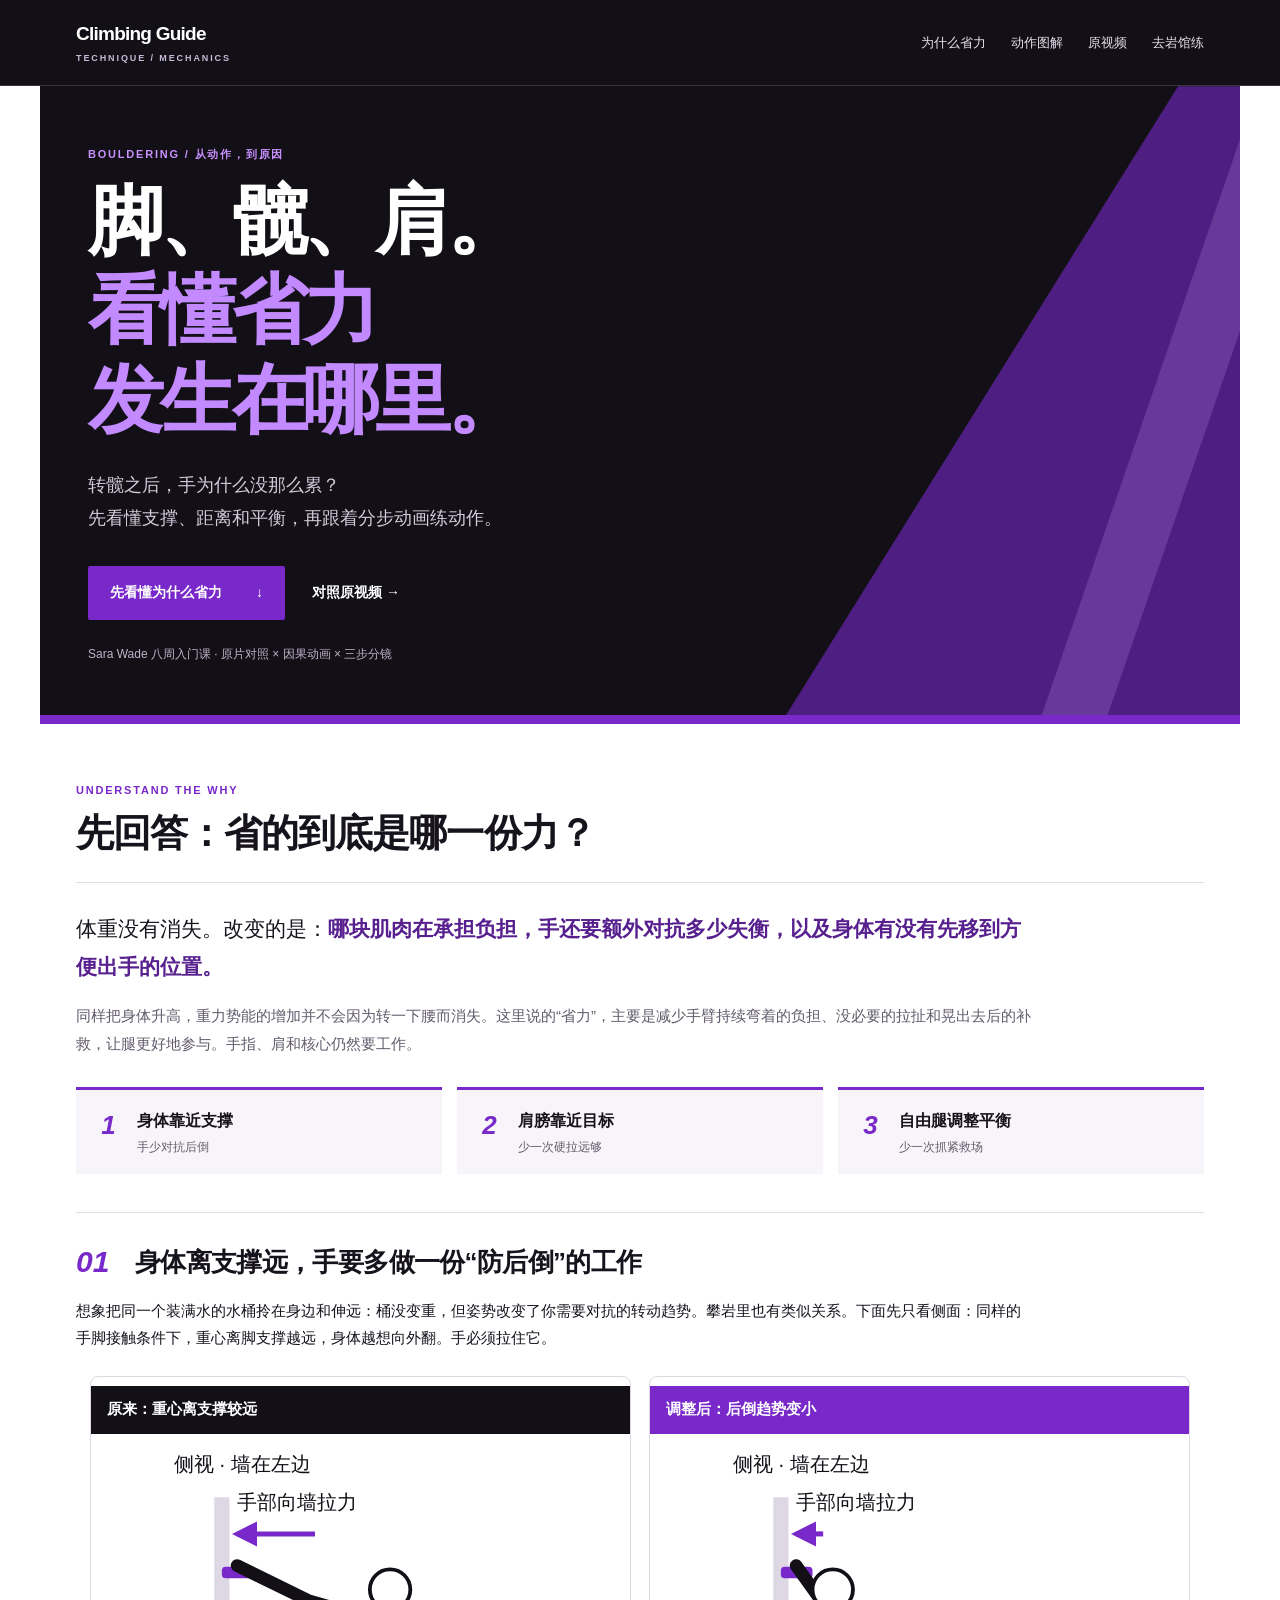
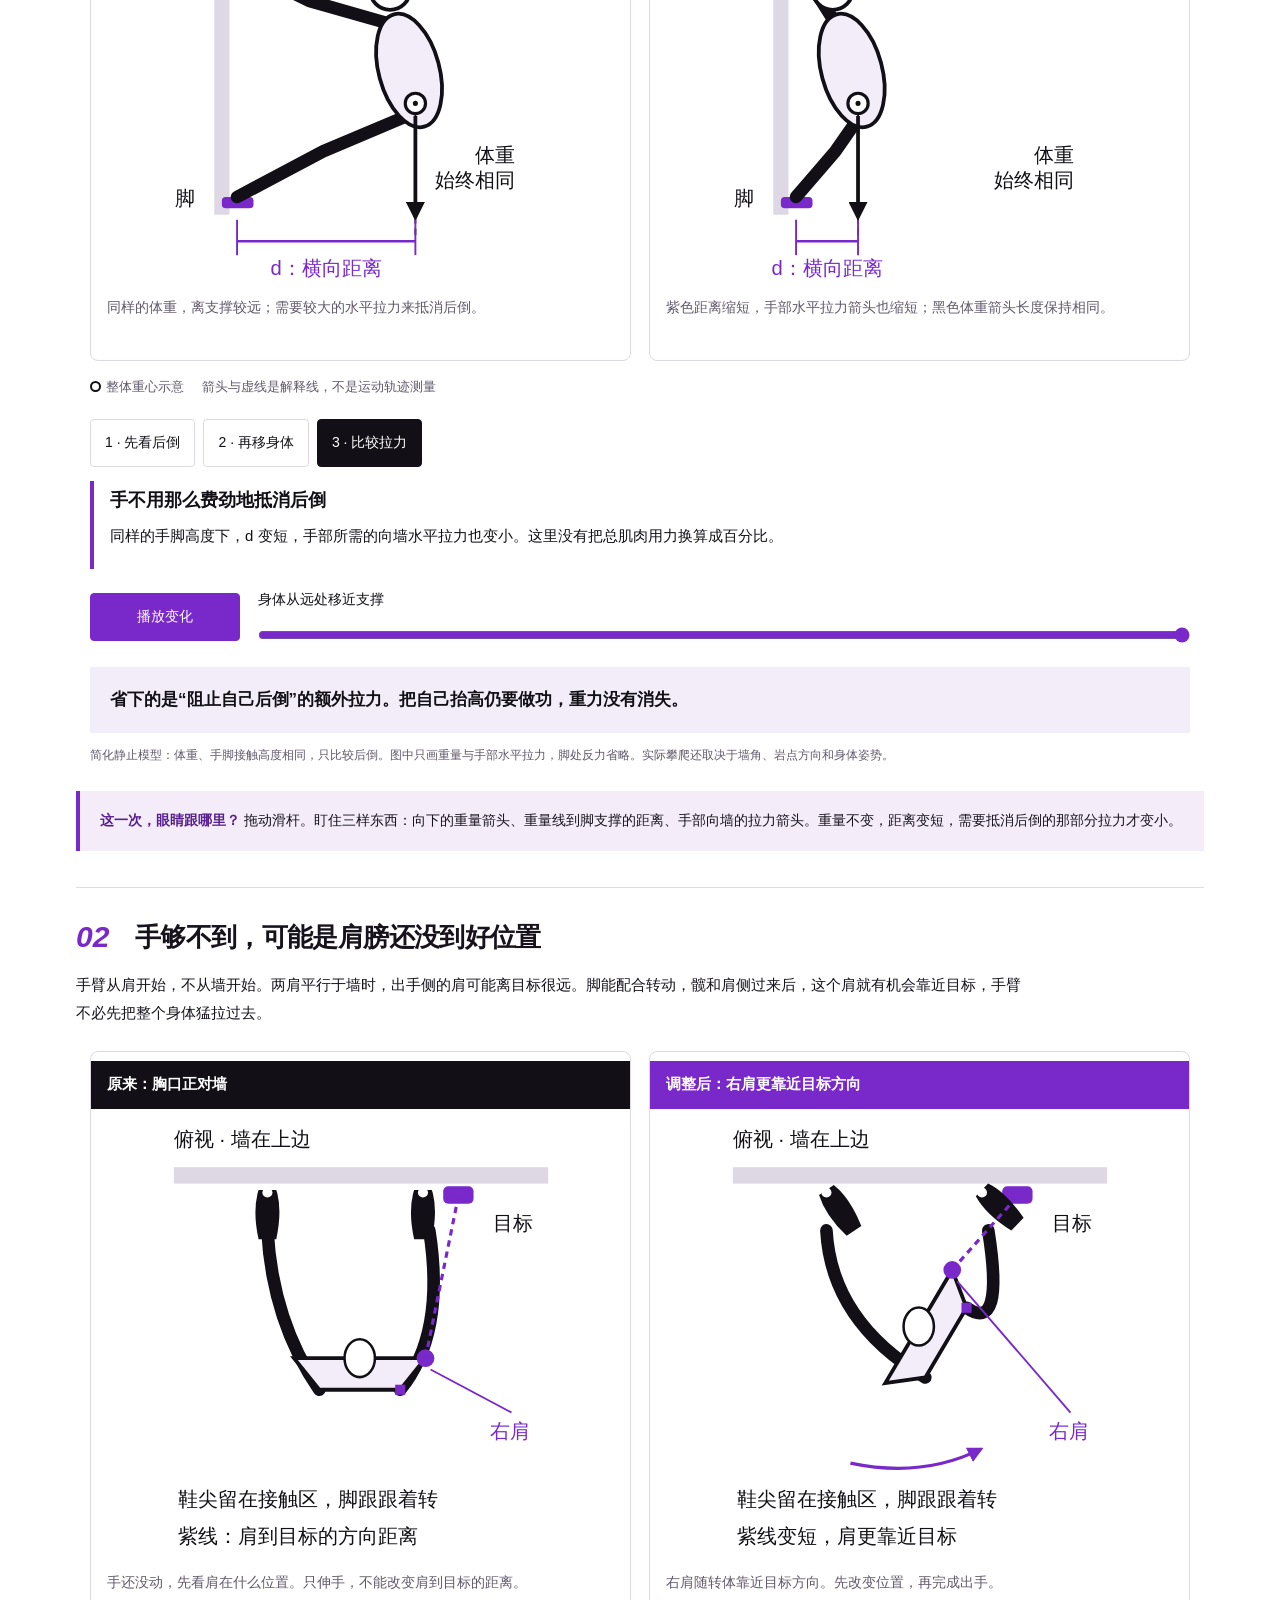
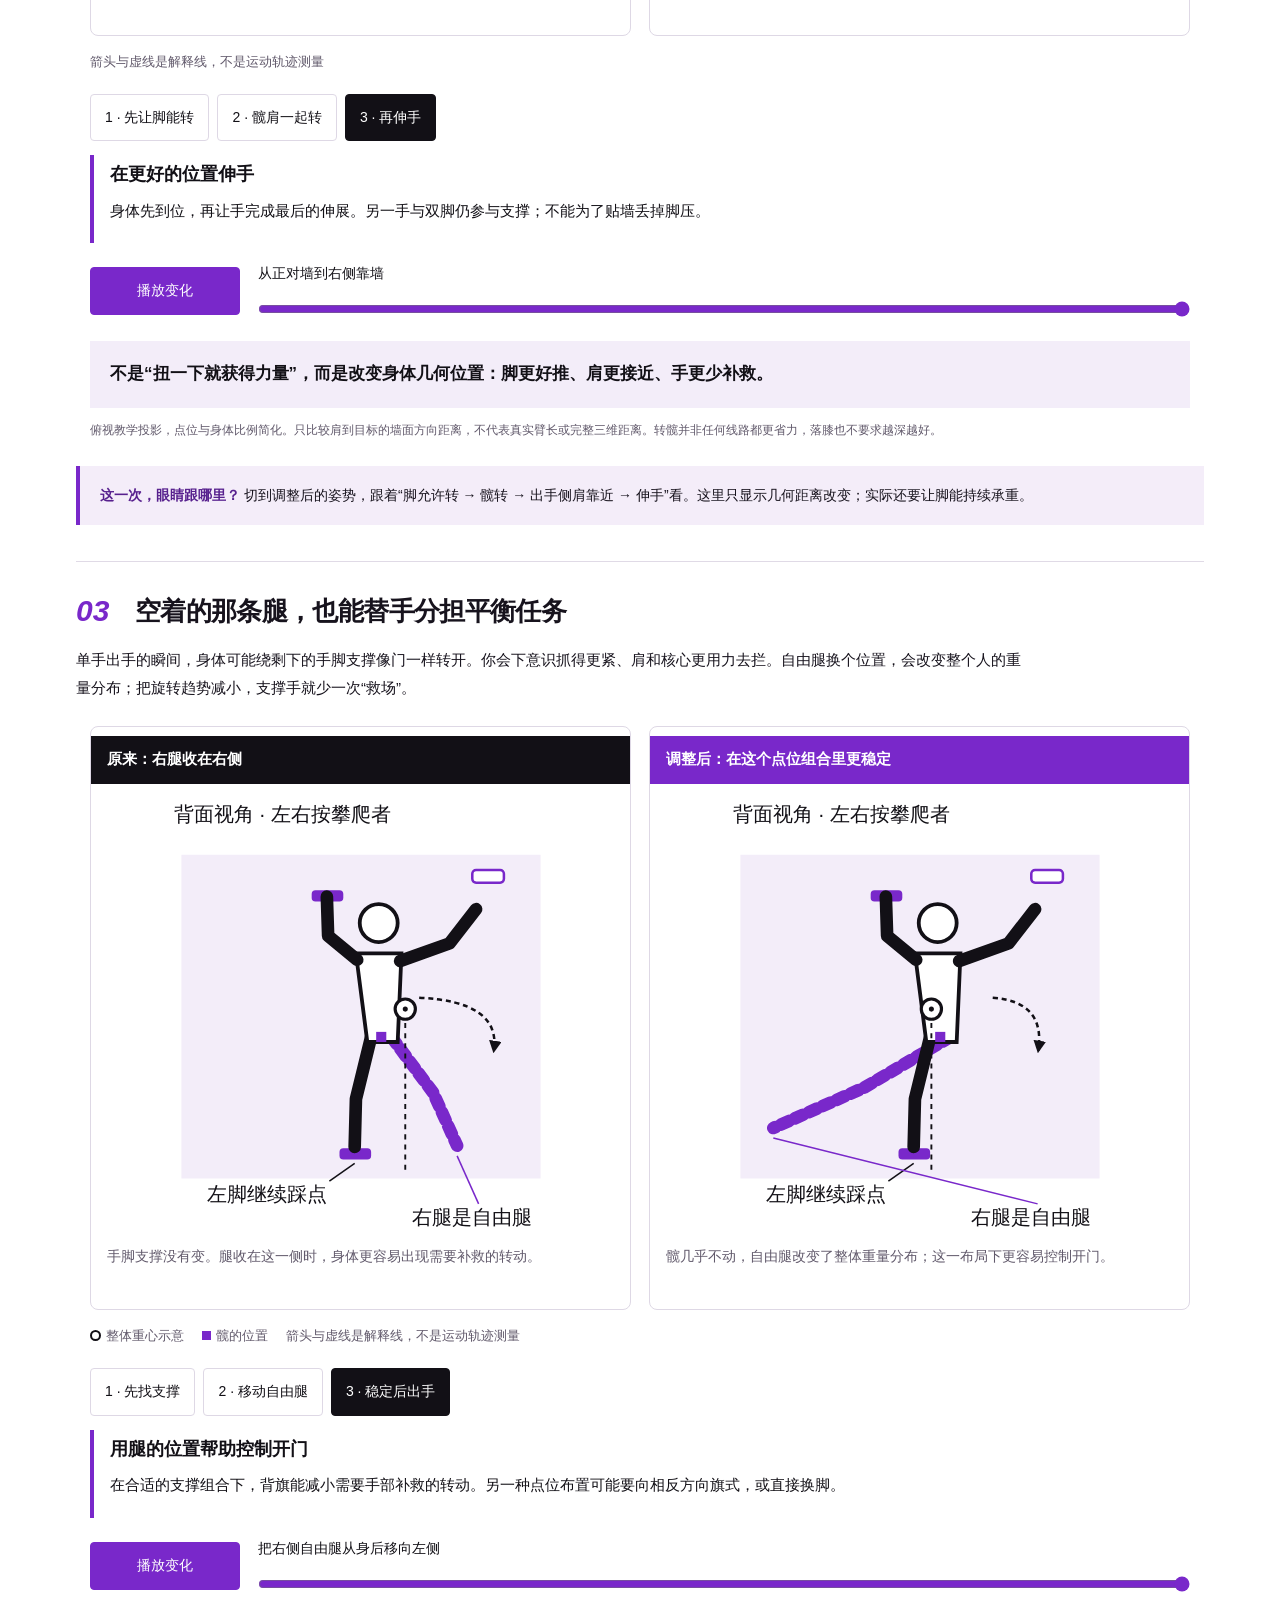
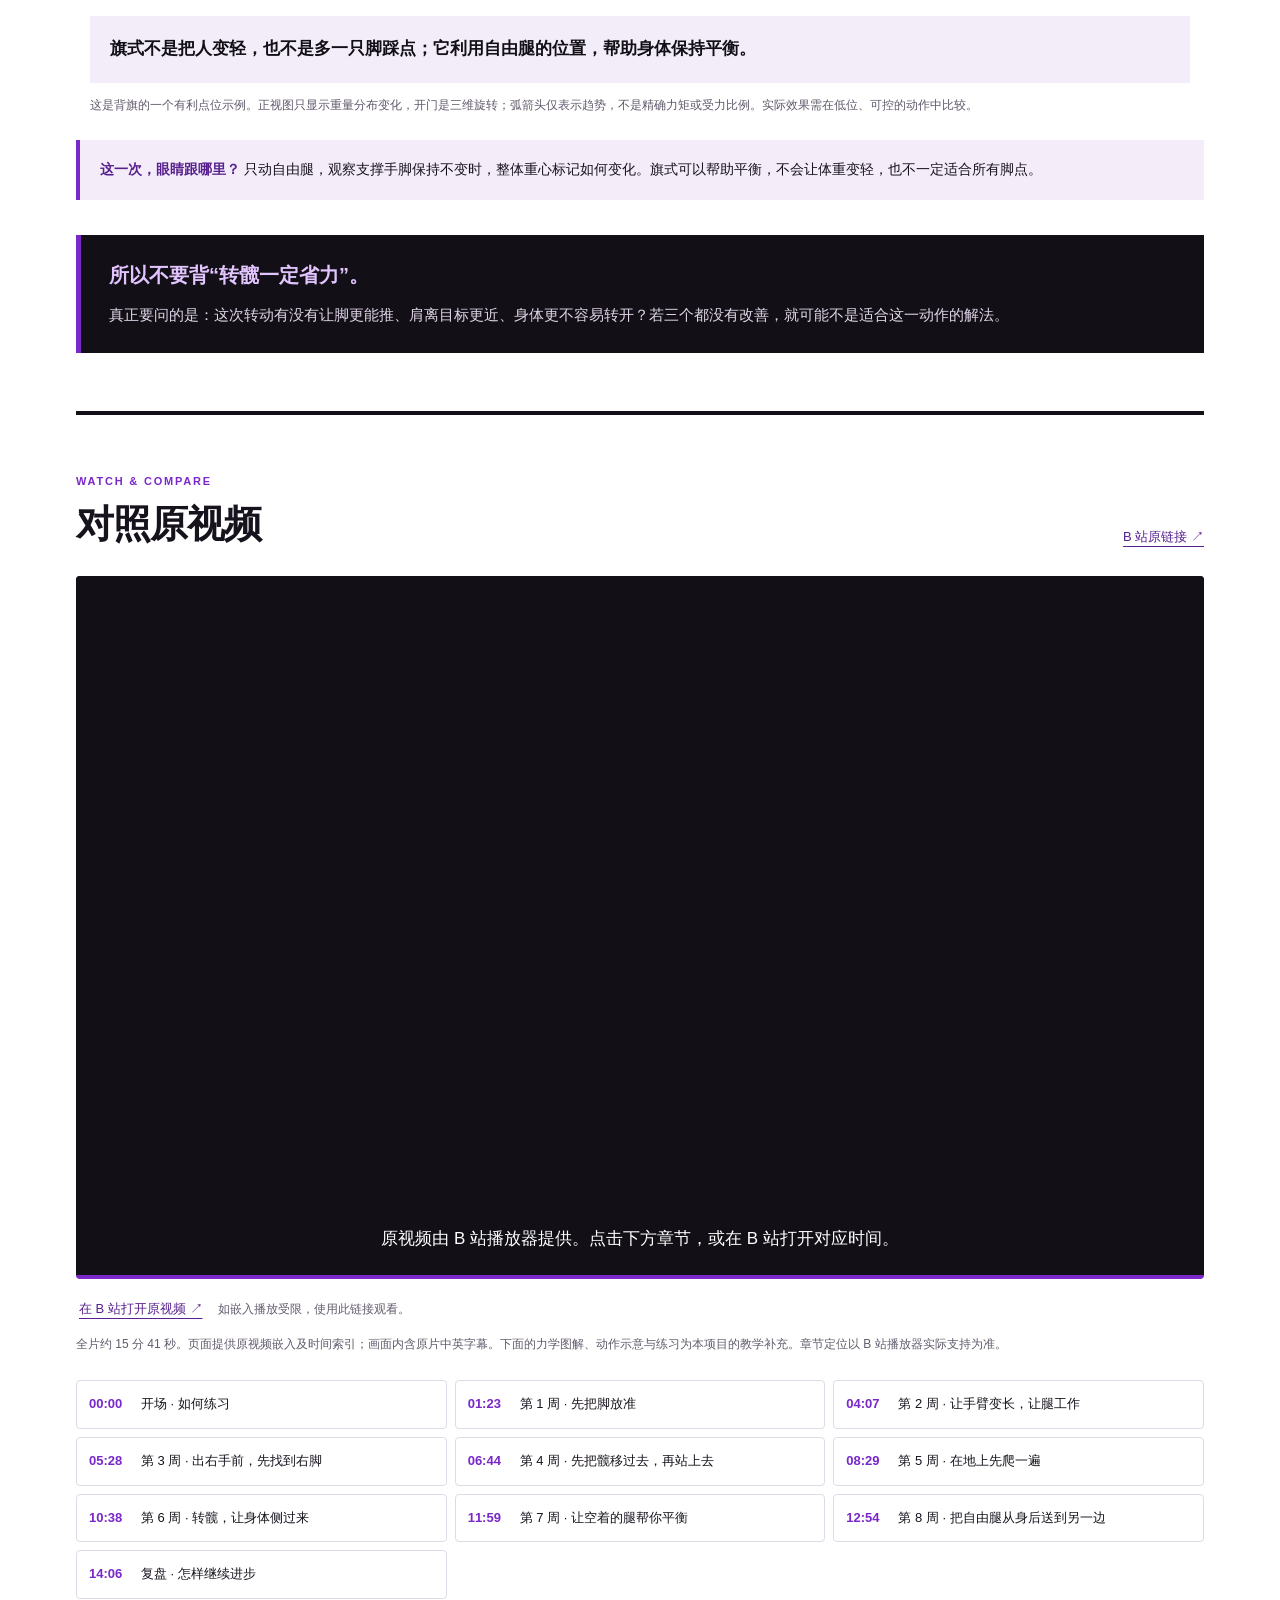
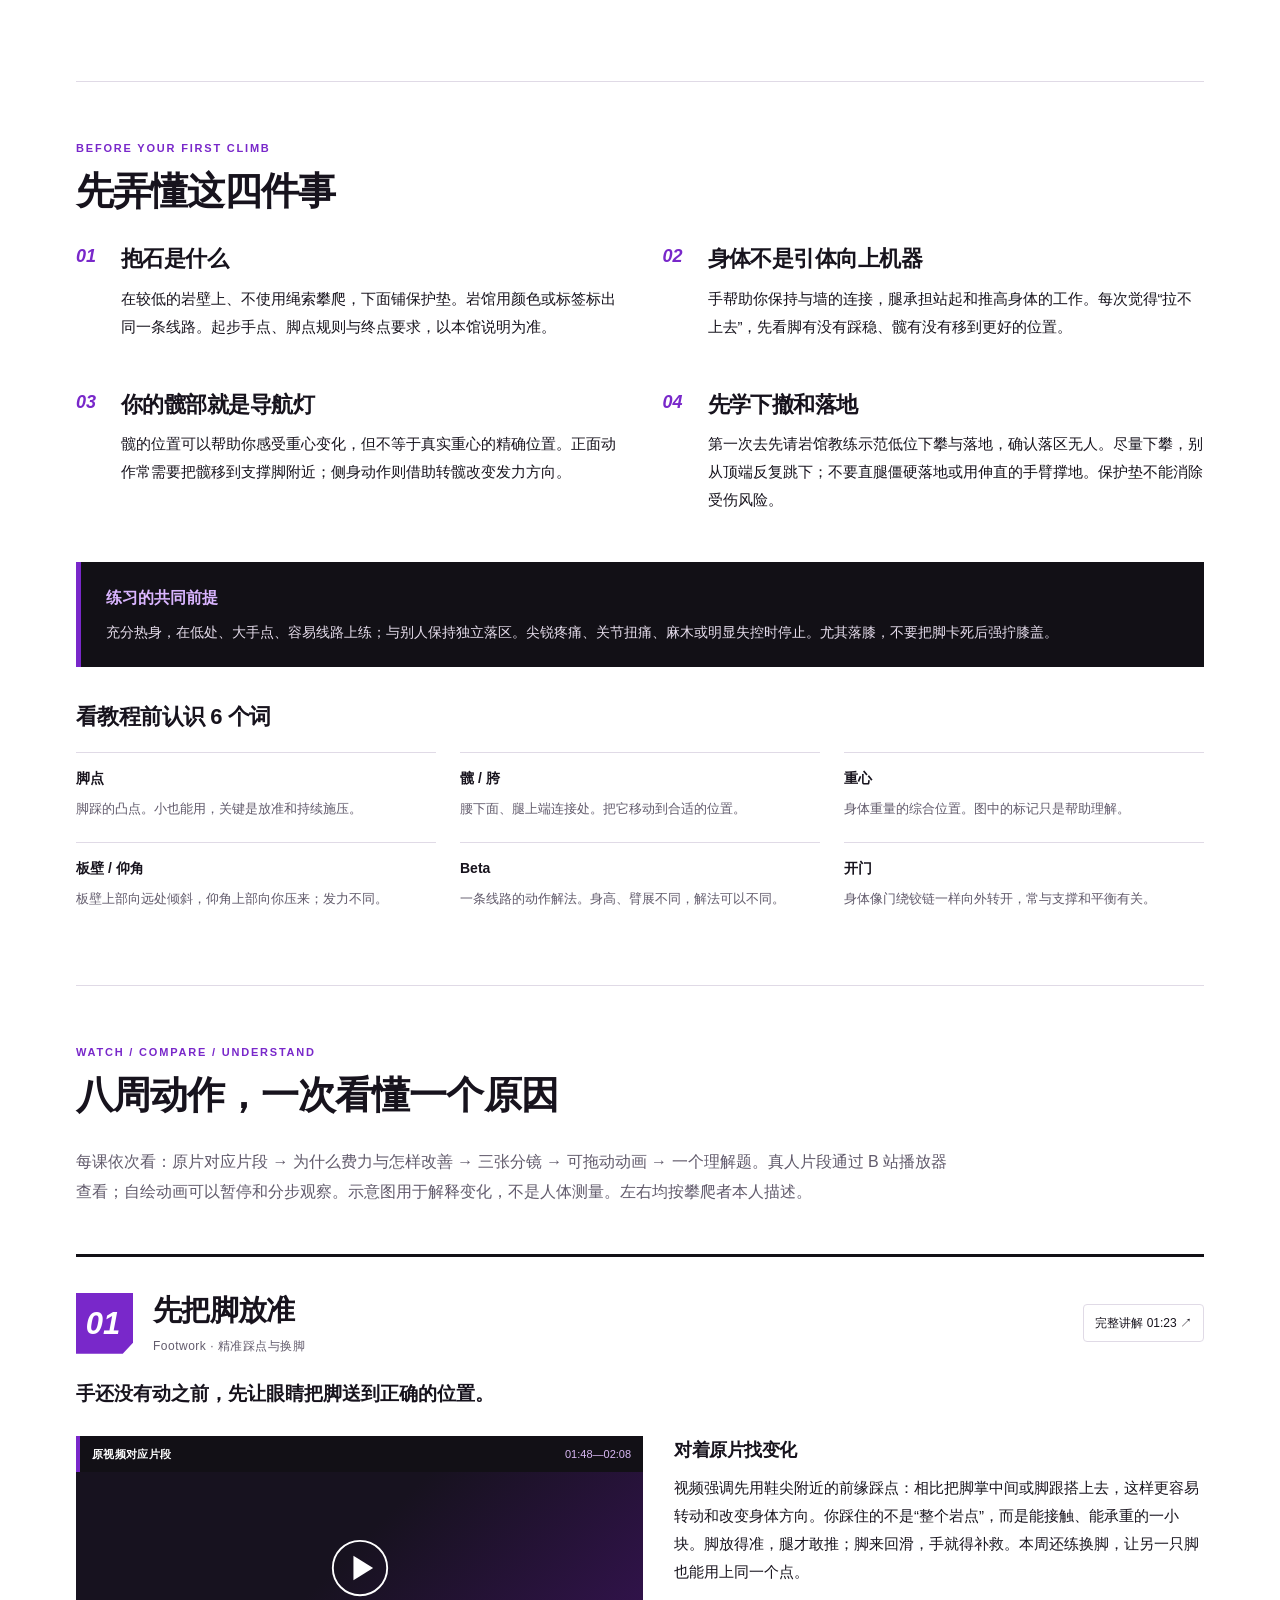
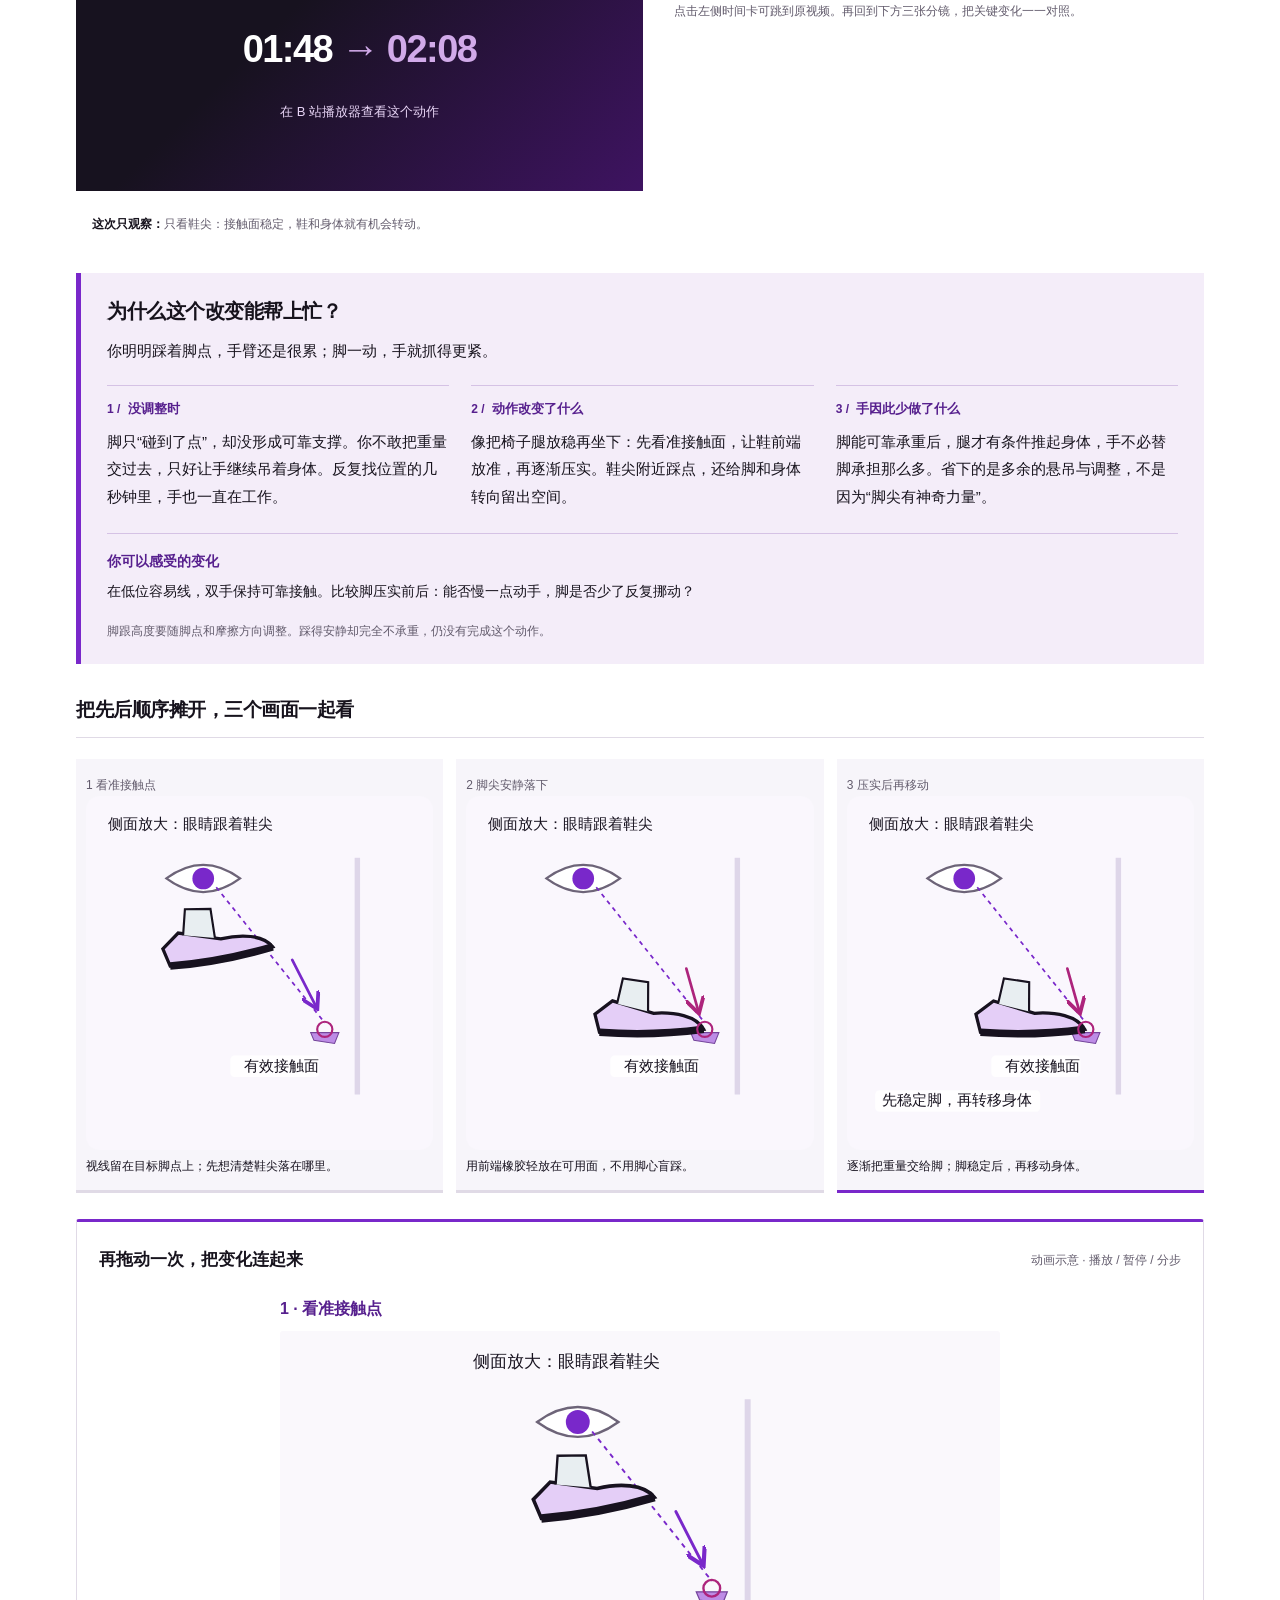
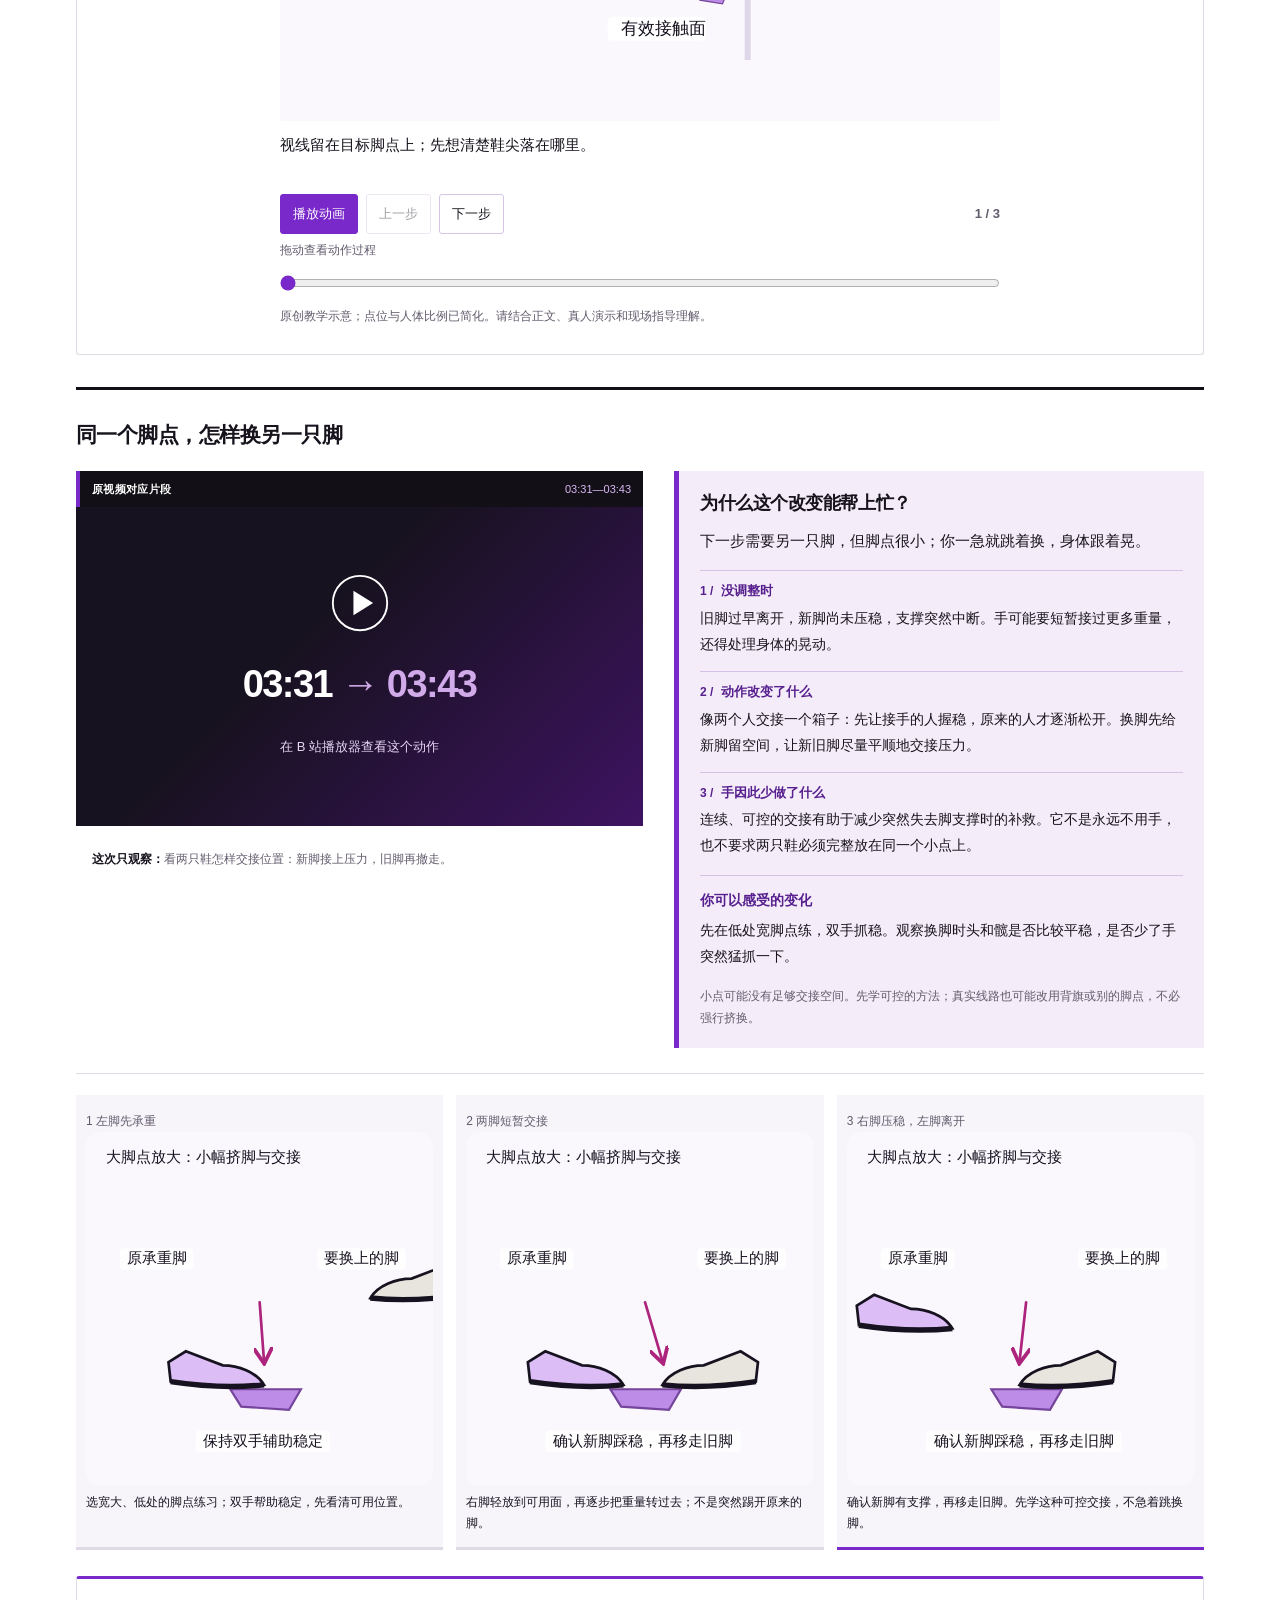
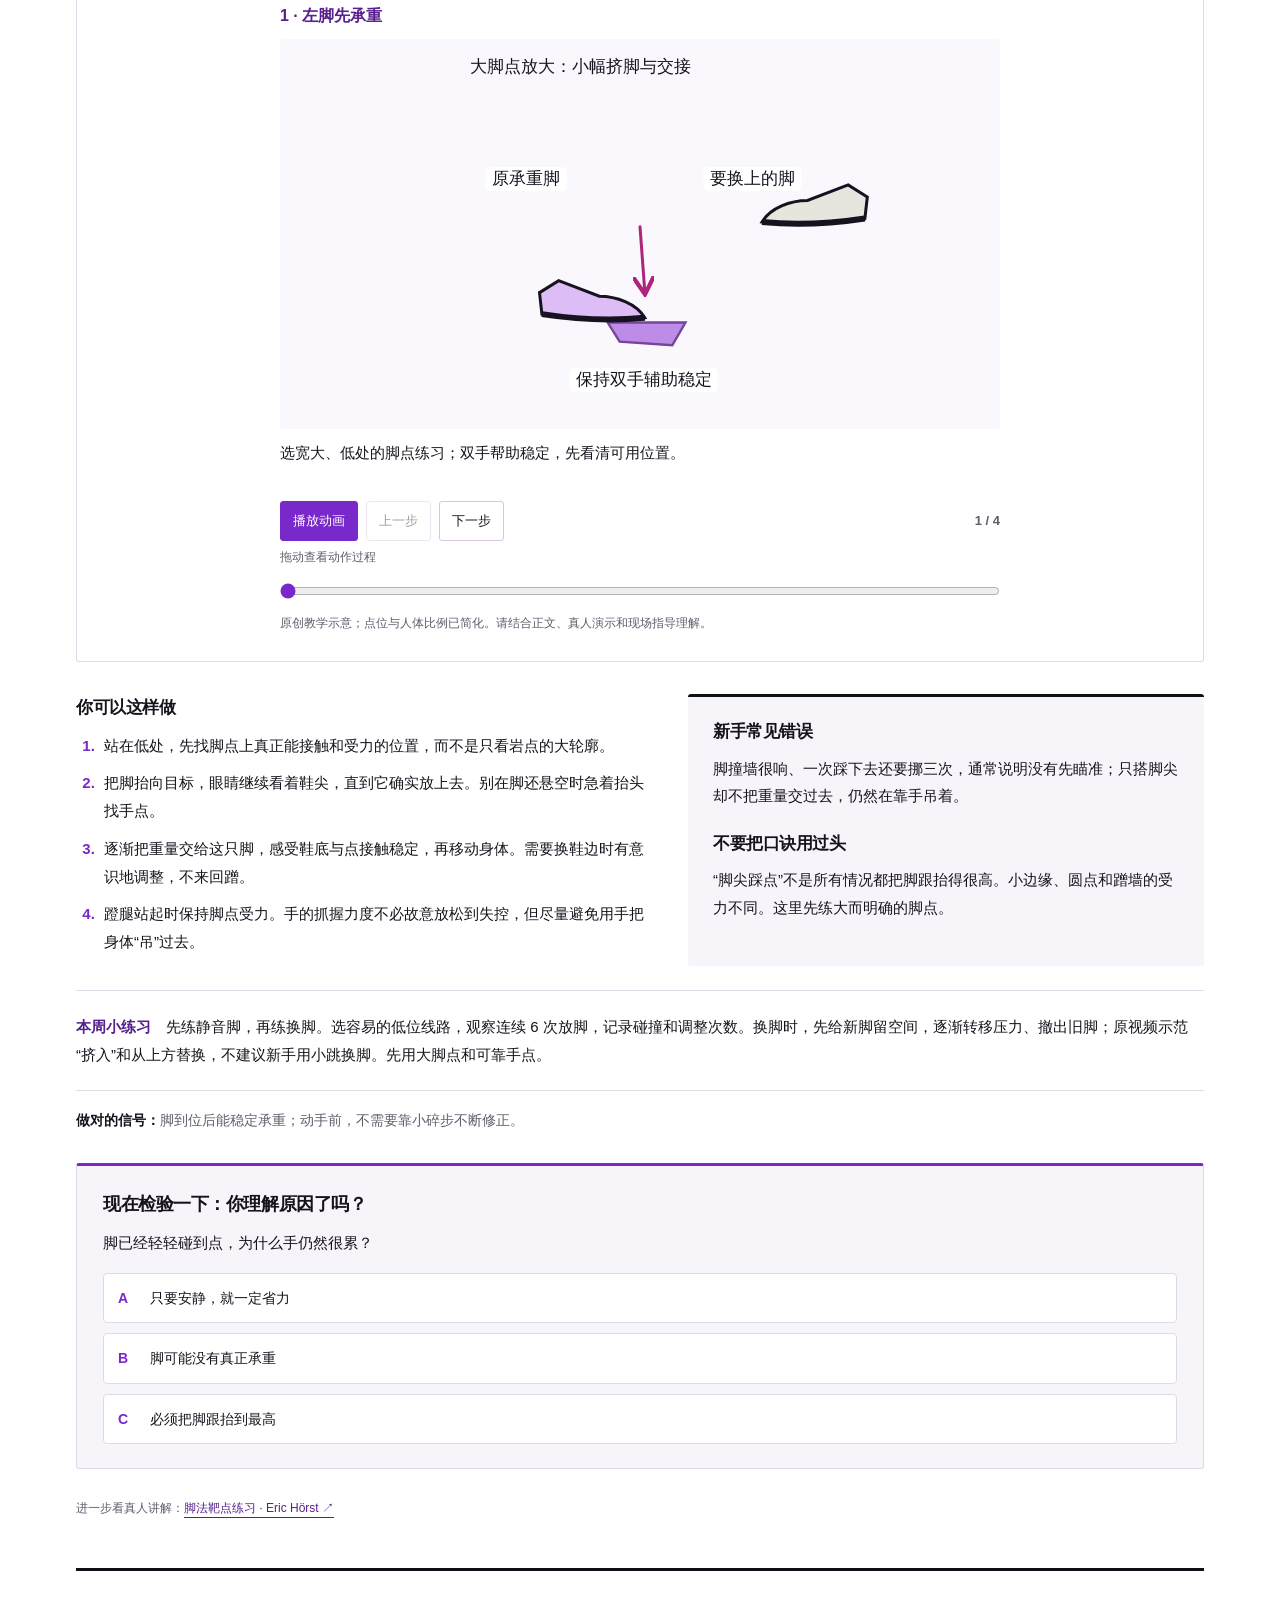
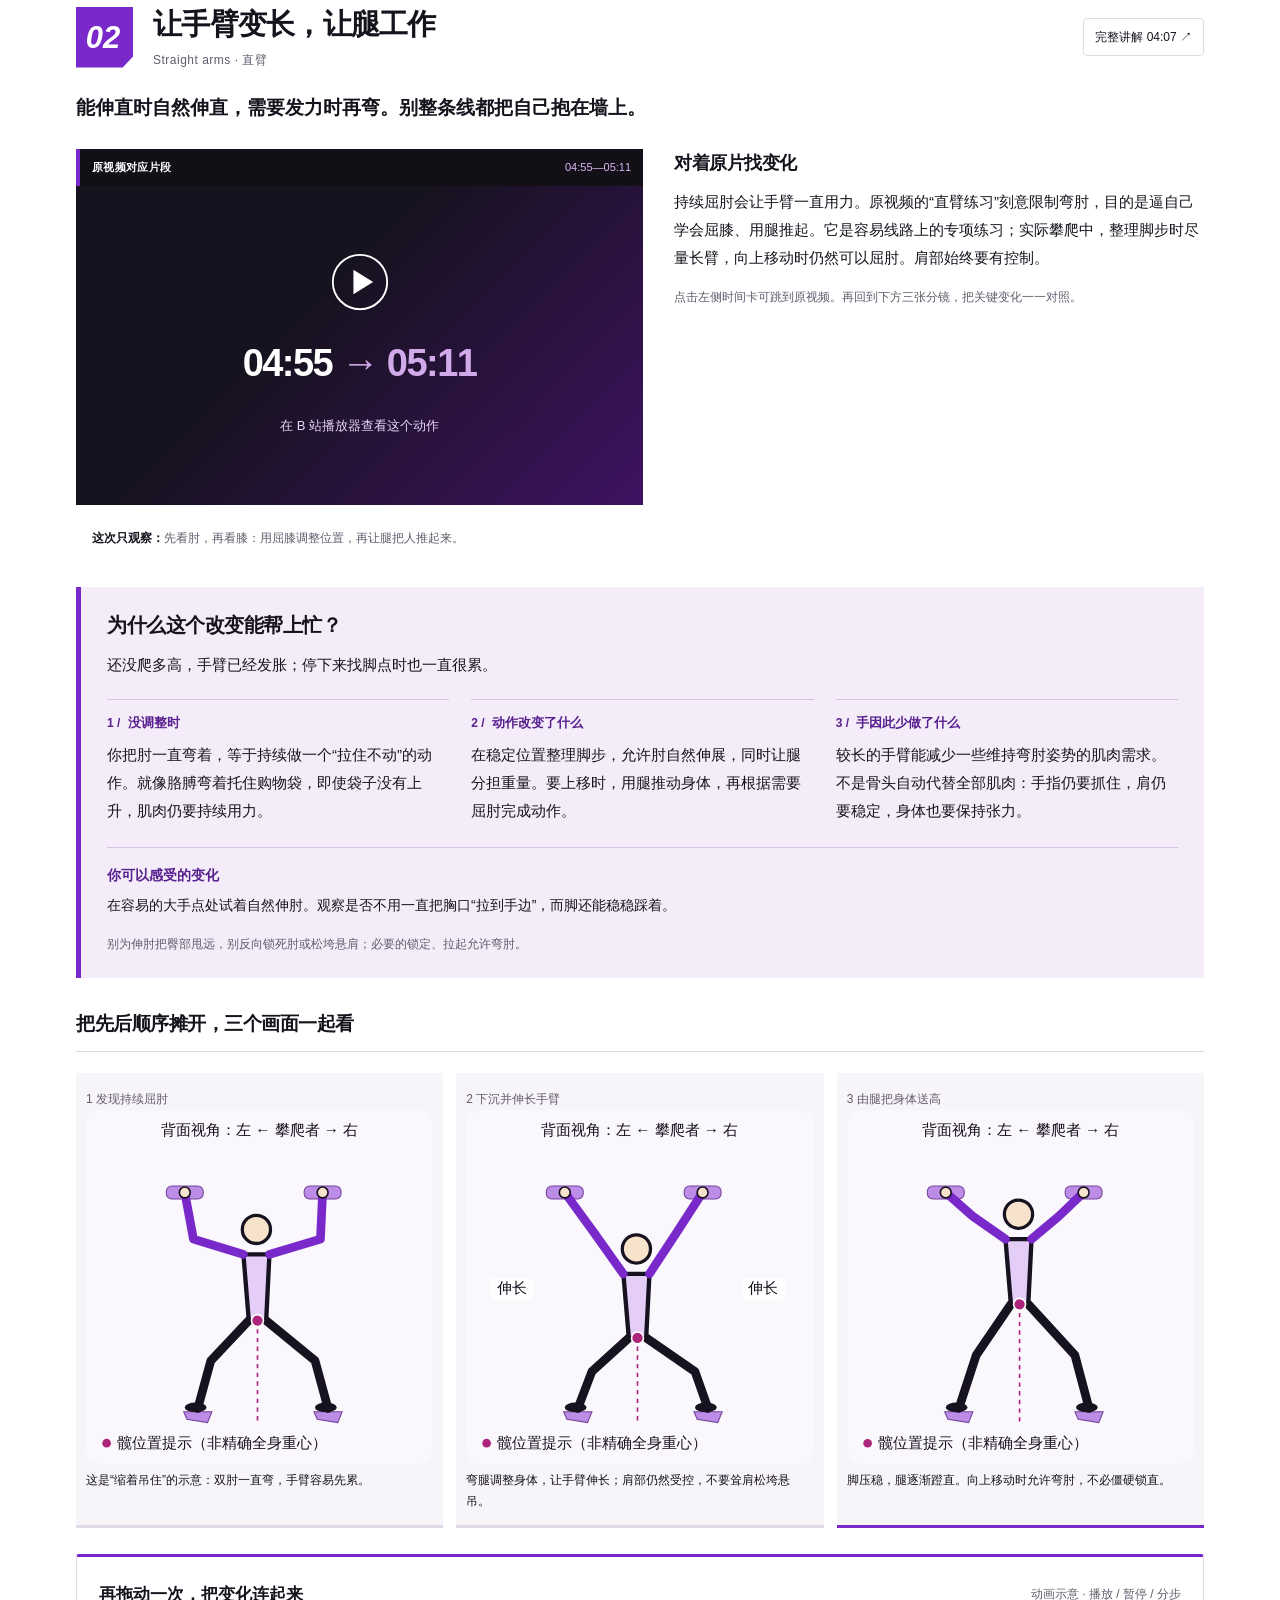
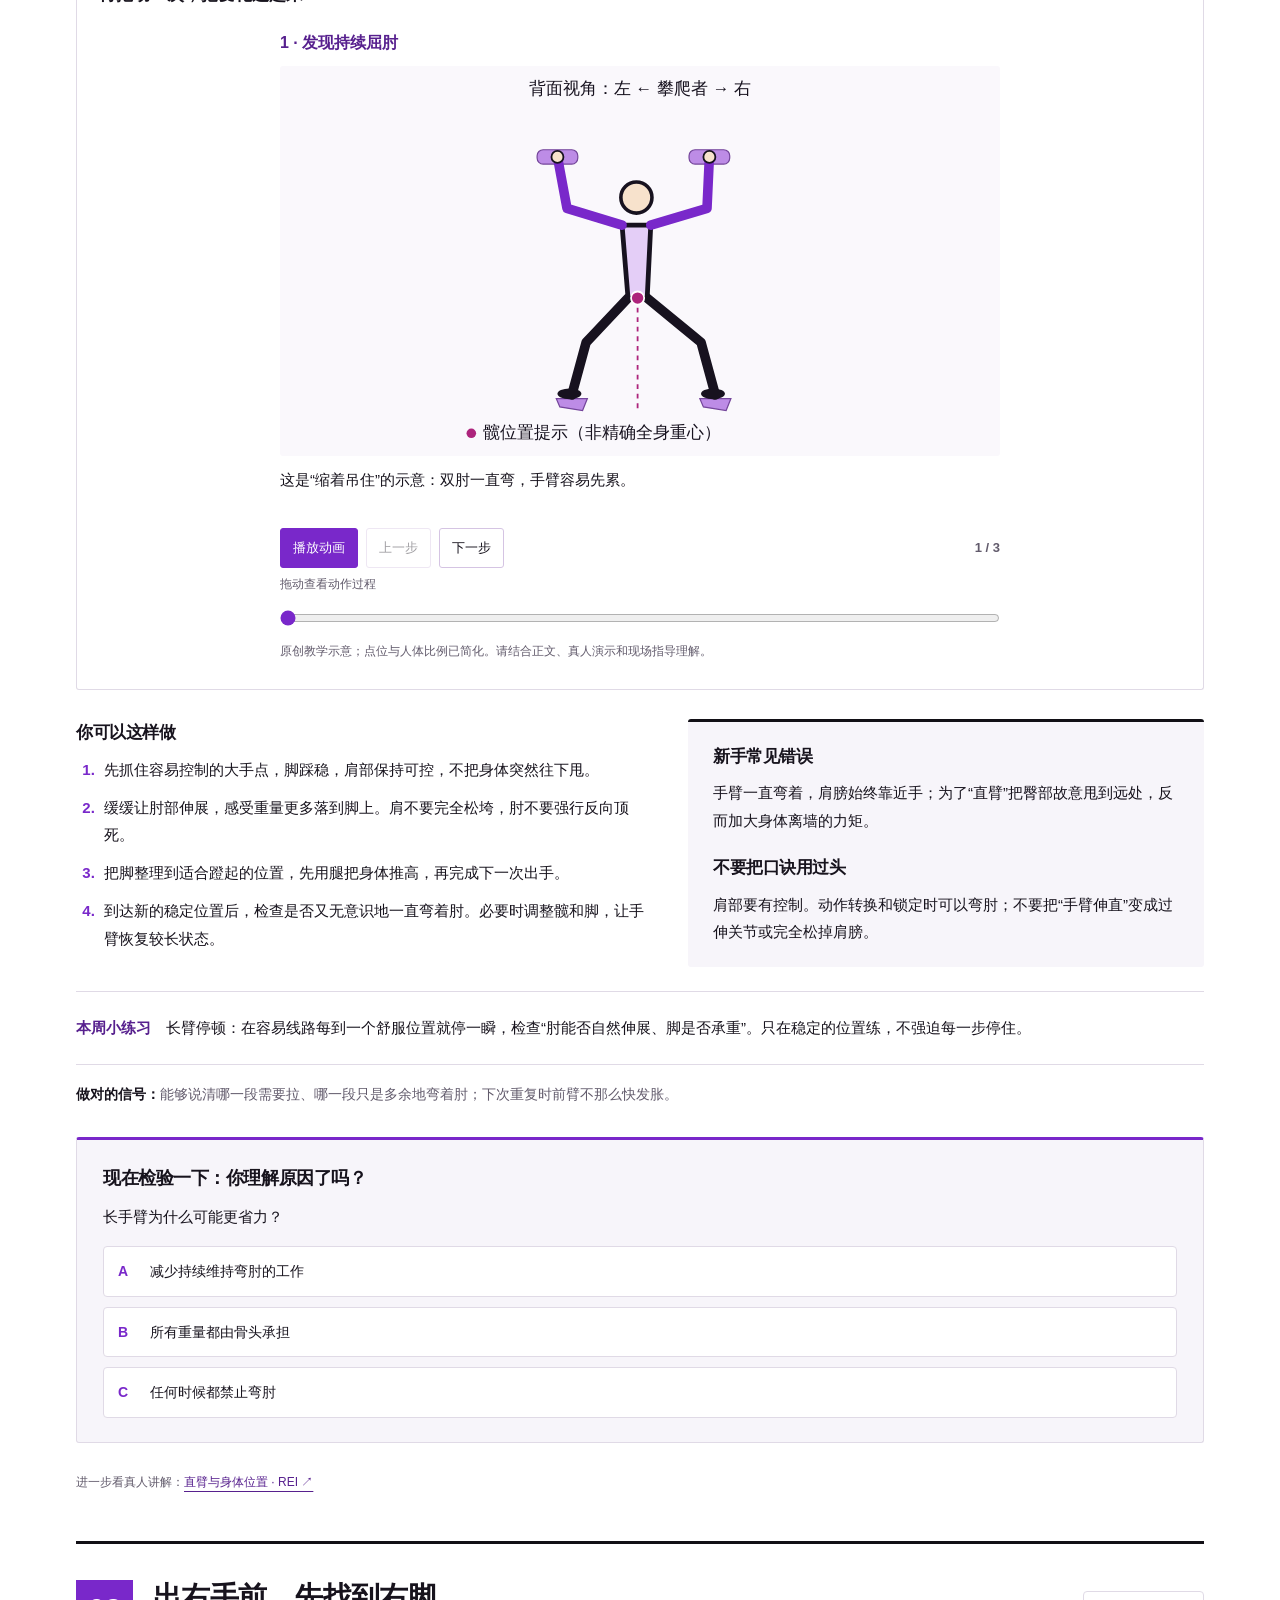
==== index.html @ 0a3c9f31 "Publish Climbing Guide with interactive climbing mechanics" ====
<!doctype html>
<html lang="zh-CN">
<head>
<meta charset="utf-8"><meta name="viewport" content="width=device-width, initial-scale=1">
<title>Climbing Guide · 攀岩动作原理指南</title>
<meta name="description" content="依据 Sara Wade 的八周抱石入门视频制作，附力学交互图、分步 SVG 动画与新手练习。">
<link rel="stylesheet" href="style.css">
<link rel="icon" type="image/svg+xml" href="favicon.svg">
<meta name="theme-color" content="#7928ca">
<link rel="canonical" href="https://scott1743.github.io/climbing-guide/">
</head>
<body>
<header class="masthead"><a href="#" class="brand">Climbing Guide <span>TECHNIQUE / MECHANICS</span></a><nav aria-label="页面导航"><a href="#mechanics">为什么省力</a><a href="#lessons">动作图解</a><a href="#watch">原视频</a><a href="#practice">去岩馆练</a></nav></header>
<main>
<section class="intro"><div class="eyebrow">BOULDERING / 从动作，到原因</div><h1>脚、髋、肩。<br><em>看懂省力<br class="hero-break">发生在哪里。</em></h1><p class="lead">转髋之后，手为什么没那么累？<br>先看懂支撑、距离和平衡，再跟着分步动画练动作。</p><div class="intro-links"><a class="primary" href="#mechanics">先看懂为什么省力 <span>↓</span></a><a href="#watch">对照原视频 →</a></div><div class="intro-note">Sara Wade 八周入门课 · 原片对照 × 因果动画 × 三步分镜</div></section>
<section id="mechanics" class="section mechanics-section"><div class="section-head"><div><div class="eyebrow">UNDERSTAND THE WHY</div><h2>先回答：省的到底是哪一份力？</h2></div></div><div class="mechanics-opening"><p class="lead">体重没有消失。改变的是：<strong>哪块肌肉在承担负担，手还要额外对抗多少失衡，以及身体有没有先移到方便出手的位置。</strong></p><p>同样把身体升高，重力势能的增加并不会因为转一下腰而消失。这里说的“省力”，主要是减少手臂持续弯着的负担、没必要的拉扯和晃出去后的补救，让腿更好地参与。手指、肩和核心仍然要工作。</p></div><div class="learning-path"><a href="#principle-lever"><b>1</b><span>身体靠近支撑<br><small>手少对抗后倒</small></span></a><a href="#principle-turn"><b>2</b><span>肩膀靠近目标<br><small>少一次硬拉远够</small></span></a><a href="#principle-balance"><b>3</b><span>自由腿调整平衡<br><small>少一次抓紧救场</small></span></a></div><div id="mechanics-list"></div><div class="mechanics-bottom"><strong>所以不要背“转髋一定省力”。</strong><p>真正要问的是：这次转动有没有让脚更能推、肩离目标更近、身体更不容易转开？若三个都没有改善，就可能不是适合这一动作的解法。</p></div></section>
<section id="watch" class="watch section"><div class="section-head"><div><div class="eyebrow">WATCH & COMPARE</div><h2>对照原视频</h2></div><a class="source-link" href="https://www.bilibili.com/video/BV1b4pS67EZW/" target="_blank" rel="noopener">B 站原链接 ↗</a></div>
<div class="cinema"><iframe id="player" title="B站原视频：Sara Wade 八周攀岩入门课" src="https://player.bilibili.com/player.html?bvid=BV1b4pS67EZW&page=1&high_quality=1&autoplay=0&danmaku=0" loading="lazy" allow="autoplay; fullscreen; picture-in-picture" allowfullscreen referrerpolicy="strict-origin-when-cross-origin"></iframe><div id="live-caption" aria-live="polite">原视频由 B 站播放器提供。点击下方章节，或在 B 站打开对应时间。</div></div>
<div class="player-tools"><a id="source-at-time" href="https://www.bilibili.com/video/BV1b4pS67EZW/" target="_blank" rel="noopener">在 B 站打开原视频 ↗</a><span class="small">如嵌入播放受限，使用此链接观看。</span></div>
<p class="small" id="video-note">全片约 15 分 41 秒。页面提供原视频嵌入及时间索引；画面内含原片中英字幕。下面的力学图解、动作示意与练习为本项目的教学补充。章节定位以 B 站播放器实际支持为准。</p>
<div id="chapters" class="chapters" aria-label="视频章节"></div>
</section>
<section id="start" class="section"><div class="section-head"><div><div class="eyebrow">BEFORE YOUR FIRST CLIMB</div><h2>先弄懂这四件事</h2></div></div><div class="basics"><article><span class="number">01</span><h3>抱石是什么</h3><p>在较低的岩壁上、不使用绳索攀爬，下面铺保护垫。岩馆用颜色或标签标出同一条线路。起步手点、脚点规则与终点要求，以本馆说明为准。</p></article><article><span class="number">02</span><h3>身体不是引体向上机器</h3><p>手帮助你保持与墙的连接，腿承担站起和推高身体的工作。每次觉得“拉不上去”，先看脚有没有踩稳、髋有没有移到更好的位置。</p></article><article><span class="number">03</span><h3>你的髋部就是导航灯</h3><p>髋的位置可以帮助你感受重心变化，但不等于真实重心的精确位置。正面动作常需要把髋移到支撑脚附近；侧身动作则借助转髋改变发力方向。</p></article><article><span class="number">04</span><h3>先学下撤和落地</h3><p>第一次去先请岩馆教练示范低位下攀与落地，确认落区无人。尽量下攀，别从顶端反复跳下；不要直腿僵硬落地或用伸直的手臂撑地。保护垫不能消除受伤风险。</p></article></div><div class="safety"><strong>练习的共同前提</strong><p>充分热身，在低处、大手点、容易线路上练；与别人保持独立落区。尖锐疼痛、关节扭痛、麻木或明显失控时停止。尤其落膝，不要把脚卡死后强拧膝盖。</p></div><div class="glossary"><h3>看教程前认识 6 个词</h3><dl><div><dt>脚点</dt><dd>脚踩的凸点。小也能用，关键是放准和持续施压。</dd></div><div><dt>髋 / 胯</dt><dd>腰下面、腿上端连接处。把它移动到合适的位置。</dd></div><div><dt>重心</dt><dd>身体重量的综合位置。图中的标记只是帮助理解。</dd></div><div><dt>板壁 / 仰角</dt><dd>板壁上部向远处倾斜，仰角上部向你压来；发力不同。</dd></div><div><dt>Beta</dt><dd>一条线路的动作解法。身高、臂展不同，解法可以不同。</dd></div><div><dt>开门</dt><dd>身体像门绕铰链一样向外转开，常与支撑和平衡有关。</dd></div></dl></div></section>
<section id="lessons" class="section"><div class="section-head"><div><div class="eyebrow">WATCH / COMPARE / UNDERSTAND</div><h2>八周动作，一次看懂一个原因</h2></div></div><p class="section-intro">每课依次看：原片对应片段 → 为什么费力与怎样改善 → 三张分镜 → 可拖动动画 → 一个理解题。真人片段通过 B 站播放器查看；自绘动画可以暂停和分步观察。示意图用于解释变化，不是人体测量。左右均按攀爬者本人描述。</p><div id="lesson-list"></div></section>
<section id="practice" class="section"><div class="section-head"><div><div class="eyebrow">TAKE THIS TO THE GYM</div><h2>把“看懂”变成“做得出来”</h2></div></div><p class="section-intro">下面是补充练习方案，不是原视频的逐字处方。按恢复情况安排频率；没有必要为了赶进度，每周强行升级。</p><div class="session-plan"><h3>一次约 60–90 分钟的学习课</h3><ol><li><strong>先热身</strong><span>做全身轻活动与关节活动，再逐步爬非常容易的线路。让手指、肩和腿都进入状态。</span></li><li><strong>先复习上一周</strong><span>在容易线路里找 3–5 个动作。慢慢做，不追求冲顶。</span></li><li><strong>练本周主题</strong><span>选 2–3 条明显低于极限的线路。每次只观察一个指标，每次尝试间充分休息，恢复稳定动作。</span></li><li><strong>自由攀爬</strong><span>把新动作放回真实线路。不适用就换解法，别为了完成练习硬套动作。</span></li><li><strong>记录并结束</strong><span>写一句“我哪里更省力了”，一句“下次要改什么”。动作失控或疼痛时提前结束。</span></li></ol></div>
<div class="practice-grid"><article><h3>卡住时的排查顺序</h3><p><b>脚 → 髋 → 平衡 → 手。</b>脚是否放准？髋是否离支撑太远？自由腿能否改变平衡？最后才检查是否真的需要更多拉力。</p><p>同一动作反复失败，先休息、观察别人或请教练看一次。疲劳下不停重复，往往只是在重复错误。</p></article><article><h3>怎么知道有进步</h3><p>同一条容易线，脚更安静、二次调整更少、能在出手前短暂停住、前臂更不容易胀。能解释“为什么这次更稳”，比只记住级别更有价值。</p><p>这里的次数只是观察工具，不是考试标准。下一周可以继续，也可以留一周复习。</p></article></div>
<div class="reflection"><h3>视频最后的重点：每次结束，花 10 分钟回答四问</h3><p>原片建议把答案记下来，再在周末、月底回看，找出反复出现的模式。下面的记录只保存在当前浏览器，不会上传。</p><label>1. 本次攀爬的目标完成了吗？<textarea data-reflection="goal" placeholder="例如：练静音脚；6 次落脚中有 2 次重新调整。"></textarea></label><label>2. 今天的优势和不足是什么？<textarea data-reflection="strength" placeholder="写一个具体动作，不只写“力量不够”。"></textarea></label><label>3. 心理状态怎么样？<textarea data-reflection="mind" placeholder="哪里紧张、犹豫，哪里更从容？"></textarea></label><label>4. 下次需要留意什么？<textarea data-reflection="next" placeholder="选一个可执行的改进。"></textarea></label><p class="small">原作者“超过 99% 的攀爬者”的说法属于原视频的宣传表达，并非本教程验证过的效果统计。</p></div>
<h3 class="subheading">带去岩馆的检查清单</h3><div class="checklist" id="checklist"><label><input type="checkbox">我确认了下攀路线和落地区域</label><label><input type="checkbox">我选的是能从容控制的容易线路</label><label><input type="checkbox">我今天只盯住一个技术重点</label><label><input type="checkbox">我先看脚点，再放脚并持续施压</label><label><input type="checkbox">我会休息，不在疼痛下继续</label><label><input type="checkbox">我能说出一个做得更好的动作</label></div>
<details class="faq"><summary>最常见的疑问</summary><h4>手臂伸直是不是完全松掉肩膀？</h4><p>不是。肘部尽量自然伸展，肩部仍要有控制；不要耸肩悬挂或强迫肘关节反向锁死。</p><h4>必须买最紧的鞋吗？</h4><p>不用为了入门技术追求疼痛。选择贴合、脚在鞋内不明显滑动且能正常练习的攀岩鞋；具体尺码请现场试穿。</p><h4>8 周一定能爬到 V3 吗？</h4><p>不能保证。等级受岩馆定线、个人基础和恢复情况影响。这个计划的价值是让练习有重点。</p><h4>新手要不要马上练指力板、负重引体？</h4><p>这份入门课先把时间放在脚法、平衡与动作练习上。额外的高强度训练不是完成课程的前提；有相关目标再请教练按个人情况安排。</p></details>
</section>
<section id="sources" class="section sources"><div class="eyebrow">SOURCES & CREDITS</div><h2>原视频与补充阅读</h2><div id="sources-list"></div><p class="small">本项目的原创代码、图解和讲解以 MIT 许可开源。嵌入视频及引用资料的权利归原权利人；不属于本项目的开源授权。项目与原作者、B 站及任何运动品牌均无隶属关系。</p></section>
</main><footer>Climbing Guide <span>先踩稳，再出手。</span><a href="https://github.com/Scott1743/climbing-guide" target="_blank" rel="noopener">GitHub ↗</a><a href="#">回到顶部 ↑</a></footer>
<script src="content.js"></script><script src="reasons.js"></script><script src="animations.js"></script><script src="mechanics.js"></script><script src="app.js"></script>
</body></html>
---- style.css ----
/* Purple / white / black field manual. Long reading stays on white. */
:root{--ink:#17131d;--muted:#625b6c;--accent:#7928ca;--accent-bright:#a54bff;--accent-deep:#57208e;--paper:#fff;--line:#e0dae6;--light:#f4edf9;--orange:#9a2dc3;--black:#121016;--purple:#7928ca;--card:#fff;--soft:#f7f5fa}
*{box-sizing:border-box}html{scroll-behavior:smooth;scroll-padding-top:24px}body{margin:0;background:var(--paper);color:var(--ink);font-family:-apple-system,BlinkMacSystemFont,"PingFang SC","Microsoft YaHei",sans-serif;line-height:1.85}::selection{color:#fff;background:var(--accent)}a{color:var(--accent-deep);text-underline-offset:5px}a:hover{color:var(--accent)}button,input,select,textarea{font:inherit}button,select{min-height:42px;border:1px solid var(--line);background:#fff;color:var(--ink);border-radius:4px;padding:8px 14px}button{cursor:pointer;transition:background-color .16s ease,border-color .16s ease,color .16s ease}button:hover{border-color:var(--accent);background:var(--light)}button:focus-visible,a:focus-visible,input:focus-visible,select:focus-visible,textarea:focus-visible,summary:focus-visible{outline:3px solid var(--accent-bright);outline-offset:4px}button:disabled{opacity:.42;cursor:default}button[aria-pressed="true"]{background:var(--accent);color:#fff;border-color:var(--accent)}h1,h2,h3,h4,p{margin-top:0}h1,h2,h3,h4{letter-spacing:-.025em}h2{font-size:clamp(27px,3vw,38px);line-height:1.3;font-weight:850;margin-bottom:0}h3{font-size:22px;line-height:1.45;font-weight:750}h4{font-size:17px;line-height:1.6;margin:20px 0 9px;font-weight:750}p{margin-bottom:16px}strong,b{font-weight:750}main{max-width:1200px;margin:auto;padding:0 36px}
/* Training-manual cover. */
.masthead{max-width:none;margin:auto;padding:21px max(30px,calc((100vw - 1128px)/2));display:flex;align-items:center;justify-content:space-between;gap:28px;background:var(--black);color:#fff;border-bottom:1px solid #37303f}.brand{display:block;flex:0 0 auto;font-size:19px;font-weight:850;color:#fff;text-decoration:none;line-height:1.4;letter-spacing:-.04em}.brand:hover{color:#fff}.brand span{display:block;margin-top:4px;font-size:9px;letter-spacing:1.9px;color:#c9b9d8;font-weight:600}nav{display:flex;align-items:center;gap:25px;font-size:13px;line-height:1.5;flex-wrap:wrap;justify-content:flex-end}nav a{color:#e7dfed;text-decoration:none;padding:7px 0}nav a:hover{color:#c994ff}.intro{padding:60px 48px 50px;margin:0 -36px;position:relative;isolation:isolate;overflow:hidden;background:var(--black);color:#fff;border-bottom:9px solid var(--accent)}.intro:before{content:"";position:absolute;width:43%;right:0;top:0;bottom:0;z-index:-1;background:var(--accent);clip-path:polygon(88% 0,100% 0,100% 100%,12% 100%);opacity:.6}.intro:after{content:"";position:absolute;top:0;bottom:0;right:2%;width:5.5%;z-index:-1;background:#d6b2ff;transform:skewX(-19deg);opacity:.18}.eyebrow{color:var(--accent);font-size:11px;font-weight:800;letter-spacing:1.8px;line-height:1.6;margin-bottom:12px}.intro .eyebrow{color:#c991ff}.intro h1{font-size:clamp(39px,6vw,76px);line-height:1.18;letter-spacing:-.055em;margin-bottom:24px;font-weight:900;max-width:830px}.intro h1 em{font-style:normal;color:#c38aff}.lead{font-size:18px;line-height:1.85;color:#d4cadc;max-width:750px}.intro-links{display:flex;gap:27px;align-items:center;flex-wrap:wrap;margin-top:31px}.intro-links a{color:#fff;font-size:14px;font-weight:650;text-decoration:none}.primary{display:inline-flex;align-items:center;justify-content:space-between;gap:34px;padding:13px 21px;background:var(--accent);color:#fff;border-radius:2px;border:1px solid transparent}.primary:hover{background:#8c38df;color:#fff;border-color:#be83fc}.intro-note{font-size:12px;line-height:1.75;color:#c0b1ca;margin-top:24px;max-width:710px}
/* Readable white sections; the diagrams carry the color. */
.section{padding:58px 0;border-bottom:1px solid var(--line)}.section-head{display:flex;justify-content:space-between;align-items:flex-end;gap:24px;margin-bottom:27px}.section-head .eyebrow{margin-bottom:9px}.section-intro{color:var(--muted);font-size:16px;max-width:880px;margin:0 0 29px}.section-intro strong{color:var(--ink)}.source-link{font-size:13px;flex:0 0 auto}.small{font-size:12px;line-height:1.8;color:var(--muted)}
#mechanics{border-bottom:4px solid var(--black)}#mechanics>.section-head{padding-bottom:24px;border-bottom:1px solid var(--line)}#mechanics>p{max-width:920px}.mechanics-intro{font-size:18px;max-width:900px}.mechanics-note,.principle-note{padding:20px 24px;border-left:4px solid var(--accent);background:var(--light);margin:24px 0;font-size:15px}.mechanics-note p:last-child,.principle-note p:last-child{margin-bottom:0}.mechanics-block,.mechanic-block{margin-top:32px;padding-top:28px;border-top:1px solid var(--line)}.mechanics-block>h3,.mechanic-block>h3{margin-bottom:13px}[data-mechanics]{margin:24px 0;min-width:0}.mechanics-summary{display:grid;grid-template-columns:repeat(3,minmax(0,1fr));gap:22px;margin:26px 0}.mechanics-summary>*{min-width:0;padding-top:14px;border-top:3px solid var(--accent)}.mechanics-summary h3,.mechanics-summary h4{margin:0 0 9px;font-size:19px}.mechanics-summary p{font-size:14px;color:var(--muted)}.learning-route{display:flex;flex-wrap:wrap;align-items:center;gap:10px 22px;padding:17px 0;margin:22px 0 0;border-top:1px solid var(--line);border-bottom:1px solid var(--line);font-size:14px}.learning-route a{font-weight:700}
/* Video and chapter navigation. */
.cinema{background:var(--black);border-radius:4px;overflow:hidden;border-bottom:4px solid var(--accent)}video{width:100%;display:block;aspect-ratio:16/9;background:#121016}#live-caption{min-height:65px;padding:15px 24px;color:#fff;text-align:center;font-size:17px;line-height:1.7}.player-tools{display:flex;align-items:center;gap:12px 15px;flex-wrap:wrap;margin:18px 0 13px;font-size:13px}.player-tools label{display:flex;gap:8px;align-items:center}.player-tools a{margin-left:3px}.chapters{display:grid;grid-template-columns:repeat(3,minmax(0,1fr));gap:8px;margin:24px 0}.chapter{text-align:left;display:grid;grid-template-columns:43px 1fr;align-items:start;gap:9px;padding:13px 12px;font-size:13px;line-height:1.6;min-width:0}.chapter time{font-variant-numeric:tabular-nums;font-weight:700;color:var(--accent)}.chapter span{overflow-wrap:anywhere}.chapter.active,.chapter.active:hover{background:var(--accent);color:#fff;border-color:var(--accent)}.chapter.active time{color:#fff}details{border-top:1px solid var(--line);padding:17px 0}summary{cursor:pointer;font-weight:700;line-height:1.8}summary::marker{color:var(--accent)}#transcript-list{max-height:500px;overflow:auto;margin-top:16px;overscroll-behavior:contain}.utterance{display:block;width:100%;text-align:left;border:0;border-bottom:1px solid var(--line);border-radius:0;padding:15px 10px;background:transparent;line-height:1.75}.utterance time{font-size:12px;color:var(--accent);font-weight:700;margin-right:10px}.utterance .en{display:block;font-size:12px;color:var(--muted);margin:7px 0 0 48px}
/* Before the first climb. */
.basics{display:grid;grid-template-columns:repeat(2,minmax(0,1fr));gap:32px 45px}.basics article{position:relative;padding-left:45px}.number{position:absolute;left:0;top:2px;font-size:18px;line-height:1.3;font-weight:850;font-style:italic;color:var(--accent)}.basics h3{margin-bottom:10px}.basics p,.practice-grid p{font-size:15px}.safety{background:var(--black);color:#fff;border-left:5px solid var(--accent);padding:21px 25px;margin-top:32px}.safety strong{color:#dab5ff}.safety p{font-size:14px;margin:8px 0 0;color:#e6ddec}.glossary{margin-top:34px}.glossary h3{margin-bottom:19px}.glossary dl{display:grid;grid-template-columns:repeat(3,minmax(0,1fr));gap:21px 24px}.glossary dl>div{padding-top:13px;border-top:1px solid var(--line)}.glossary dt{font-size:14px;font-weight:800}.glossary dd{margin:5px 0 0;font-size:13px;color:var(--muted)}
/* Eight sequential lessons. */
.lesson{margin-top:48px;scroll-margin-top:24px;padding-top:32px;border-top:3px solid var(--black)}.lesson-heading{display:flex;align-items:center;gap:20px;margin-bottom:14px}.week-number{display:flex;align-items:center;justify-content:center;flex:0 0 57px;height:61px;background:var(--accent);color:#fff;clip-path:polygon(0 0,100% 0,100% 82%,82% 100%,0 100%);font-size:31px;line-height:1;font-style:italic;font-weight:850;font-variant-numeric:tabular-nums;padding-right:3px}.lesson h3{margin:0;font-size:clamp(22px,2.4vw,29px);font-weight:800}.en-title{font-size:12px;letter-spacing:.5px;color:var(--muted);margin-top:4px}.lesson-lead{font-size:19px;font-weight:650;line-height:1.7;margin:21px 0;color:var(--ink)}.lesson-top{display:grid;grid-template-columns:minmax(0,1.07fr) minmax(0,1fr);gap:31px;align-items:start;margin:25px 0}.lesson figure{margin:0;min-width:0}.lesson img{width:100%;border-radius:3px;aspect-ratio:16/9;object-fit:cover;background:var(--line)}figcaption{font-size:12px;color:var(--muted);margin-top:9px;line-height:1.7}.lesson-copy{font-size:15px;min-width:0}.lesson-copy h4{margin:0 0 10px;font-size:18px}.clip-card{position:relative;min-width:0}.clip-card .demo-clip{border-radius:3px;background:var(--black);border-bottom:3px solid var(--accent)}.clip-caption,.clip-note{font-size:12px;line-height:1.75;color:var(--muted);margin:9px 0 0}.clip-controls{display:flex;flex-wrap:wrap;align-items:center;gap:9px;margin-top:10px;font-size:12px}.clip-controls button{min-height:38px;padding:5px 12px;font-size:12px}
.lesson-reason{border-left:5px solid var(--accent);background:var(--light);padding:22px 26px;margin:25px 0}.lesson-reason h4,.lesson-reason h3{margin:0 0 10px;font-size:20px;font-weight:800}.lesson-reason p{font-size:15px;margin-bottom:12px}.lesson-reason p:last-child{margin-bottom:0}.lesson-reason strong{color:var(--accent-deep)}.lesson-reason ol,.lesson-reason ul{padding-left:22px;font-size:15px;margin:10px 0 0}.lesson-reason li{margin:7px 0}.cause-chain{display:flex;flex-wrap:wrap;gap:10px;align-items:center;margin:15px 0;font-size:14px;font-weight:700}.cause-chain span{padding:6px 10px;border:1px solid #d7c3e8;background:#fff;border-radius:3px}.cause-chain b,.cause-chain i{color:var(--accent);font-style:normal}
.animation-shell{padding:22px;background:#fff;border:1px solid var(--line);border-top:3px solid var(--accent);border-radius:3px;margin:26px 0}.animation-header{display:flex;justify-content:space-between;gap:16px;align-items:center;margin-bottom:18px;font-size:13px}.animation-header strong{font-size:17px;font-weight:800}.animation-header span{color:var(--muted);font-size:12px}.filmstrip{display:grid;grid-template-columns:repeat(3,minmax(0,1fr));gap:13px;margin-top:22px;padding-top:21px;border-top:1px solid var(--line)}.frame-step{min-width:0;margin:0;background:var(--soft);border-bottom:3px solid var(--line);padding:10px 10px 13px}.frame-step svg{display:block;width:100%;height:auto}.frame-step h4,.frame-step strong{display:block;font-size:14px;line-height:1.6;margin:8px 0 4px}.frame-step p,.frame-step figcaption{font-size:12px;line-height:1.75;margin:6px 0 0}.frame-step:last-child{border-bottom-color:var(--accent)}.filmstrip-title{font-size:14px;font-weight:750;margin:21px 0 8px}
.lesson-grid{display:grid;grid-template-columns:minmax(0,1.12fr) minmax(0,1fr);gap:34px;margin-top:29px}.lesson-grid>div>h4:first-child{margin-top:0}.lesson-grid ol{padding-left:23px;font-size:15px;margin:10px 0}.lesson-grid li{padding-left:5px;margin:10px 0}.lesson-grid li::marker{font-weight:800;color:var(--accent)}.lesson-grid p{font-size:15px}.mistakes{background:var(--soft);padding:21px 25px;border-radius:3px;border-top:3px solid var(--black)}.mistakes h4:first-child{margin-top:0}.mistakes p:last-child{margin-bottom:0}.drill{padding:22px 0;border-top:1px solid var(--line);border-bottom:1px solid var(--line);font-size:15px;margin-top:24px}.drill strong{color:var(--accent-deep)}.check{font-size:14px;color:var(--muted);margin-top:17px}.check b{color:var(--ink)}.jump-video{flex:0 0 auto;font-size:12px;padding:7px 11px;margin-left:auto;white-space:nowrap;min-height:38px}.lesson-source{font-size:12px;line-height:1.8;margin-top:18px;color:var(--muted)}
/* Existing SVG controls; their coordinates and colors remain owned by animations.js. */
.animation-shell .climb-anim{color:var(--ink)}.animation-shell .climb-anim .ca-stage{color:var(--accent-deep);font-size:16px;font-weight:800}.animation-shell .climb-anim .ca-svg{background:#faf8fc;border-radius:3px}.animation-shell .climb-anim .ca-controls button{border-radius:3px;border-color:#d5c4e3;color:var(--ink);min-height:40px}.animation-shell .climb-anim .ca-controls button:hover{background:var(--light);border-color:var(--accent)}.animation-shell .climb-anim .ca-controls .ca-play{background:var(--accent);color:#fff;border-color:var(--accent)}.animation-shell .climb-anim .ca-controls .ca-play:hover{background:var(--accent-deep)}.animation-shell .climb-anim .ca-detail{font-size:15px;line-height:1.8;color:var(--ink)}.animation-shell .climb-anim .ca-caption{color:var(--muted)}.animation-shell .climb-anim .ca-range{accent-color:var(--accent)}.animation-shell .climb-anim .ca-count{color:var(--muted);font-weight:700}
/* Practice and personal notes. */
.session-plan{background:var(--soft);padding:29px 32px;border:1px solid var(--line);border-top:4px solid var(--accent);border-radius:3px}.session-plan ol{padding:0;margin:0;list-style:none;counter-reset:session}.session-plan li{display:grid;grid-template-columns:150px 1fr;gap:22px;padding:15px 0;border-top:1px solid var(--line);font-size:14px}.session-plan li strong:before{counter-increment:session;content:counter(session) " / ";color:var(--accent);font-size:12px;margin-right:6px}.practice-grid{display:grid;grid-template-columns:repeat(2,minmax(0,1fr));gap:39px;margin-top:33px}.subheading{margin-top:31px}.checklist{display:grid;grid-template-columns:repeat(2,minmax(0,1fr));gap:13px 25px;margin-bottom:29px}.checklist label{display:flex;gap:11px;align-items:flex-start;font-size:14px;cursor:pointer}.checklist input{flex:0 0 auto;margin:5px 0 0;accent-color:var(--accent);width:18px;height:18px}.reflection{margin:31px 0;padding:28px 31px;background:var(--light);border-top:4px solid var(--accent);border-radius:3px}.reflection h3{font-size:22px}.reflection p{font-size:14px}.reflection label{display:block;font-size:14px;font-weight:750;margin-top:18px}.reflection textarea{display:block;width:100%;min-height:87px;resize:vertical;font:inherit;font-weight:400;background:#fff;color:var(--ink);border:1px solid #d6c4e4;border-radius:3px;padding:12px;margin-top:8px;line-height:1.75}.reflection textarea::placeholder{color:#83788c}.reflection .small{font-size:12px;margin:19px 0 0}.faq p{font-size:14px}.sources ol{padding-left:23px;margin-top:24px}.sources li{padding:9px 0 11px;font-size:14px}.sources li::marker{color:var(--accent);font-size:12px}.sources li span{display:block;font-size:12px;color:var(--muted);margin-top:3px}.sources>.small{max-width:850px;margin-top:22px}footer{max-width:1200px;margin:auto;display:flex;align-items:center;justify-content:space-between;gap:16px;padding:31px 36px;font-size:13px;font-weight:700}footer span{color:var(--muted);font-weight:400}
@media(min-width:1440px){.intro{margin-top:22px}}
@media(max-width:900px){.masthead{padding:19px 27px}nav{gap:15px;font-size:12px}.brand span{font-size:8px;letter-spacing:1.1px}.intro{padding:49px 36px 43px}.intro:before{width:26%;opacity:.3}.section{padding:45px 0}.mechanics-summary{gap:15px}.filmstrip{grid-template-columns:1fr}.frame-step{display:grid;grid-template-columns:minmax(0,1fr)}.frame-step svg{width:min(100%,390px);margin-inline:auto}}
@media(max-width:740px){.masthead{padding:17px 20px;align-items:flex-start;gap:18px}.brand{font-size:17px}.brand span{display:none}nav{gap:5px 14px;max-width:270px;line-height:1.4}nav a{padding:2px 0}main{padding:0 20px}.intro{margin:0 -20px;padding:41px 24px 35px;border-bottom-width:6px}.intro:before{width:25%;opacity:.22}.intro:after{display:none}.intro .eyebrow{font-size:10px;letter-spacing:1.3px}.intro h1{letter-spacing:-.045em;margin-bottom:20px}.lead{font-size:16px}.intro-links{gap:18px 23px;margin-top:26px}.intro-links a{font-size:13px}.intro-note{font-size:11px;margin-top:21px}.section{padding:36px 0}.section-head{align-items:flex-start;gap:16px;margin-bottom:23px}.section-intro{font-size:15px;line-height:1.85}.source-link{font-size:11px;max-width:76px}.mechanics-summary{grid-template-columns:1fr;gap:15px}.mechanics-summary p{margin-bottom:0}.mechanics-note,.principle-note{padding:17px 19px;font-size:14px}.chapters{grid-template-columns:repeat(2,minmax(0,1fr));gap:7px}.chapter{padding:10px 8px;font-size:12px;grid-template-columns:35px 1fr;gap:5px}.basics,.lesson-top,.lesson-grid,.practice-grid{grid-template-columns:1fr;gap:24px}.basics article{padding-left:37px}.basics h3{font-size:20px}.number{font-size:16px}.glossary dl{grid-template-columns:repeat(2,minmax(0,1fr));gap:17px}.safety{padding:19px 20px}.lesson{margin-top:38px;padding-top:25px}.lesson-heading{gap:13px;flex-wrap:wrap;align-items:flex-start}.week-number{flex-basis:47px;height:53px;font-size:26px}.lesson-heading>div{flex:1;min-width:190px}.lesson h3{font-size:23px}.en-title{font-size:11px}.jump-video{margin-left:60px;margin-top:-3px;min-height:36px;font-size:11px}.lesson-lead{font-size:17px}.lesson-top{margin-top:19px}.lesson-copy{font-size:15px}.lesson-reason{padding:18px 20px;margin:23px 0}.lesson-reason h4,.lesson-reason h3{font-size:19px}.lesson-reason p{font-size:14px}.animation-shell{padding:13px}.animation-header{flex-wrap:wrap;gap:5px 13px;margin-bottom:14px}.animation-header strong{font-size:16px}.animation-header span{font-size:11px}.filmstrip{gap:13px;margin-top:18px;padding-top:18px}.frame-step{padding:10px 8px}.animation-shell .climb-anim .ca-detail{font-size:14px}.animation-shell .climb-anim .ca-controls button{min-height:42px}.mistakes{padding:19px 21px}.checklist{grid-template-columns:1fr}.session-plan{padding:21px}.session-plan li{grid-template-columns:1fr;gap:4px}.reflection{padding:22px 21px}.reflection h3{font-size:20px}.reflection textarea{font-size:16px}#live-caption{font-size:14px;padding:12px 14px;min-height:60px}.player-tools{font-size:12px;gap:9px 11px}.player-tools button,.player-tools select{font-size:13px;min-height:40px;padding:7px 10px}.utterance .en{margin-left:0}footer{padding:27px 20px}footer span{display:none}}
@media(max-width:390px){.masthead{display:block;padding:16px 18px 13px}nav{justify-content:flex-start;max-width:none;margin-top:12px;gap:5px 17px;font-size:11px}main{padding-inline:17px}.intro{margin-inline:-17px;padding-inline:20px}.intro h1{font-size:38px}.intro-links{gap:17px}.intro-links a{font-size:12px}.primary{gap:24px;padding:11px 16px}h2{font-size:26px}.lesson h3{font-size:21px}.lesson-heading>div{min-width:170px}.chapter{grid-template-columns:1fr;gap:1px}.animation-shell{padding:10px}.lesson-reason{padding-inline:17px}.glossary dl{gap:15px 12px}.glossary dd{font-size:12px}}
@media(prefers-reduced-motion:reduce){html{scroll-behavior:auto}*,*:before,*:after{animation:none!important;transition:none!important}}
@media print{.masthead,video,.player-tools,.chapters,.transcript,nav,footer,.ca-controls,.ca-range,.clip-controls{display:none}body{background:#fff;color:#000;font-size:11pt}main{max-width:none;padding:0}.intro{margin:0;padding:15px 0;background:#fff;color:#000;border-bottom:2px solid #000}.intro:before,.intro:after{display:none}.intro h1{font-size:30pt}.intro h1 em,.intro .eyebrow,.lead,.intro-note{color:#000}.intro-links,.cinema{display:none}.section{padding:22px 0}.lesson{break-before:page}.animation-shell,.frame-step,.lesson-grid,.lesson-reason{break-inside:avoid}.filmstrip{grid-template-columns:repeat(3,minmax(0,1fr))}.safety{color:#000;background:#fff;border:1px solid #000}.safety p,.safety strong{color:#000}a{color:inherit}}

/* Integrated cause-and-effect lesson components. */
.mechanics-opening{max-width:960px;margin:0 0 28px}.mechanics-opening .lead{max-width:none;color:var(--ink);font-size:21px;line-height:1.8;font-weight:500}.mechanics-opening .lead strong{color:var(--accent-deep);font-weight:750}.mechanics-opening>p:not(.lead){font-size:15px;color:var(--muted);line-height:1.9}.learning-path{display:grid;grid-template-columns:repeat(3,minmax(0,1fr));gap:15px;margin:28px 0 38px}.learning-path a{display:flex;align-items:flex-start;gap:14px;text-decoration:none;color:var(--ink);background:var(--soft);border-top:3px solid var(--accent);padding:19px 18px 17px;line-height:1.55;transition:background-color .16s ease}.learning-path a:hover{background:var(--light)}.learning-path b{display:flex;align-items:center;justify-content:center;flex:0 0 29px;height:33px;color:var(--accent);font-size:26px;font-style:italic;font-weight:850;line-height:1}.learning-path span{font-size:16px;font-weight:750;min-width:0}.learning-path small{display:block;font-size:12px;font-weight:400;line-height:1.7;color:var(--muted);margin-top:3px}.learning-path br{display:none}
.principle{padding-top:31px;margin-top:36px;border-top:1px solid var(--line);scroll-margin-top:24px}.principle-heading{display:flex;align-items:flex-start;gap:16px;margin-bottom:15px}.principle-heading>span{flex:0 0 43px;font-size:30px;font-weight:850;font-style:italic;line-height:1.2;color:var(--accent);font-variant-numeric:tabular-nums}.principle-heading h3{font-size:26px;line-height:1.45;margin:0;font-weight:800}.principle>p{font-size:15px;max-width:950px}.principle .observe{max-width:none;border-left:4px solid var(--accent);background:var(--light);padding:17px 20px;margin:17px 0 0;font-size:14px;line-height:1.85}.observe strong{color:var(--accent-deep)}.mechanics-bottom{margin-top:35px;padding:24px 28px;background:var(--black);color:#fff;border-left:5px solid var(--accent)}.mechanics-bottom>strong{display:block;font-size:20px;font-weight:800;line-height:1.6;color:#e2c4ff}.mechanics-bottom p{font-size:15px;color:#e0d5e8;margin:10px 0 0}
.reason-problem{color:var(--ink);font-weight:550}.reason-chain{display:grid;grid-template-columns:repeat(3,minmax(0,1fr));gap:22px;counter-reset:reason;margin:20px 0 22px}.reason-chain>div{min-width:0;border-top:1px solid #d5c2e5;padding-top:13px;counter-increment:reason}.reason-chain>div>span{display:block;font-size:13px;line-height:1.6;color:var(--accent-deep);font-weight:800;margin-bottom:8px}.reason-chain>div>span:before{content:counter(reason) " / ";font-variant-numeric:tabular-nums;font-size:12px;margin-right:4px}.reason-chain>div>p{font-size:15px;line-height:1.85;margin:0}.reason-feel{border-top:1px solid #d5c2e5;padding-top:16px;margin-top:18px}.reason-feel>strong{display:block;font-size:14px;line-height:1.7;margin-bottom:5px}.reason-feel p{font-size:14px;line-height:1.85;margin:0}.lesson-reason .reason-boundary{font-size:12px;line-height:1.85;color:var(--muted);margin:15px 0 0}.storyboard-heading{font-size:19px;font-weight:800;margin:31px 0 12px}.storyboard-heading+.filmstrip{margin-top:0}.extra-move{margin:32px 0;padding-top:28px;border-top:3px solid var(--black)}.extra-move>h4{font-size:21px;font-weight:800;line-height:1.6;margin:0 0 19px}.extra-move .lesson-top{align-items:start;margin:19px 0 25px}.extra-move .lesson-copy .lesson-reason{padding:19px 21px;margin:0}.extra-move .lesson-reason h4{font-size:18px;line-height:1.5}.extra-move .reason-chain{grid-template-columns:1fr;gap:13px;margin:16px 0}.extra-move .reason-chain>div{padding-top:10px}.extra-move .reason-chain>div>span{margin-bottom:4px}.extra-move .reason-chain>div>p{font-size:14px}.extra-move .reason-feel{margin-top:13px;padding-top:13px}
.clip-label{display:flex;justify-content:space-between;align-items:center;flex-wrap:wrap;gap:4px 12px;padding:9px 12px;background:var(--black);color:#fff;border-left:4px solid var(--accent);font-size:11px;line-height:1.65}.clip-label span:first-child{font-weight:700;letter-spacing:.3px}.clip-label span:last-child{font-variant-numeric:tabular-nums;color:#d9b8f4}.clip-controls label{display:flex;align-items:center;gap:7px;font-size:12px;flex-wrap:wrap}.clip-controls select{min-height:38px;padding:5px 9px;font-size:12px;max-width:100%}.clip-card figcaption strong{font-weight:750;color:var(--ink)}
.understanding-check{padding:24px 26px;margin:29px 0;background:var(--soft);border:1px solid var(--line);border-top:3px solid var(--accent);border-radius:3px}.understanding-check h4{font-size:18px;font-weight:800;margin:0 0 10px}.understanding-check>p:not(.quiz-feedback){font-size:15px;margin:0 0 16px;line-height:1.85}.quiz-options{display:grid;grid-template-columns:1fr;gap:10px;counter-reset:answer}.quiz-options button{display:flex;gap:12px;align-items:flex-start;text-align:left;min-width:0;font-size:14px;line-height:1.75;padding:12px 14px;white-space:normal}.quiz-options button:before{counter-increment:answer;content:counter(answer,upper-alpha);flex:0 0 20px;line-height:1.75;font-weight:800;color:var(--accent)}.quiz-options button[aria-pressed="true"]:before{color:#fff}.quiz-feedback{font-size:14px;line-height:1.85;padding:15px 17px;margin:17px 0 0;background:var(--light);border-left:3px solid var(--accent);color:var(--ink)}.quiz-feedback:empty{display:none}
@media(max-width:900px){.learning-path{gap:11px}.learning-path a{padding:16px 13px;gap:9px}.learning-path span{font-size:14px}.learning-path b{flex-basis:23px;font-size:24px}.reason-chain{grid-template-columns:1fr;gap:15px}.reason-chain>div{padding-top:11px}.reason-chain>div>span{margin-bottom:5px}}
@media(max-width:740px){.mechanics-opening .lead{font-size:18px;line-height:1.85}.mechanics-opening>p:not(.lead){font-size:14px}.learning-path{grid-template-columns:1fr;gap:10px;margin:25px 0 31px}.learning-path a{padding:14px 16px;gap:14px}.learning-path span{font-size:15px}.learning-path b{flex-basis:25px;font-size:26px}.learning-path small{font-size:12px}.principle{padding-top:26px;margin-top:29px}.principle-heading{gap:12px}.principle-heading>span{font-size:25px;flex-basis:35px}.principle-heading h3{font-size:22px}.principle>p{font-size:14px}.principle .observe{padding:15px 17px;font-size:13px}.mechanics-bottom{padding:21px 21px;margin-top:28px}.mechanics-bottom>strong{font-size:18px}.mechanics-bottom p{font-size:14px}.reason-chain>div>p{font-size:14px}.reason-feel p{font-size:14px}.storyboard-heading{font-size:17px;line-height:1.7;margin-top:27px}.extra-move{padding-top:24px;margin-top:27px}.extra-move>h4{font-size:19px}.extra-move .lesson-copy .lesson-reason{padding:18px 19px}.understanding-check{padding:20px 19px}.understanding-check h4{font-size:17px;line-height:1.7}.quiz-options button{font-size:14px;padding:11px 12px;min-height:44px}.quiz-feedback{padding:13px 14px;font-size:14px}}
@media(max-width:390px){.mechanics-opening .lead{font-size:17px}.principle-heading h3{font-size:20px}.principle-heading>span{font-size:23px;flex-basis:31px}.reason-chain>div>p{font-size:14px}.understanding-check{padding:18px 16px}.quiz-options button{gap:9px;padding:11px 10px}.quiz-options button:before{flex-basis:16px}.clip-label{font-size:10px;padding:8px 10px}}
@media print{.learning-path,.clip-label,.clip-controls,.quiz-options{display:none}.mechanics-opening .lead,.mechanics-bottom>strong,.mechanics-bottom p{color:#000}.mechanics-bottom{background:#fff;border:1px solid #000}.principle,.reason-chain,.understanding-check{break-inside:avoid}.reason-chain{grid-template-columns:repeat(3,minmax(0,1fr))}.extra-move .reason-chain{grid-template-columns:1fr}.quiz-feedback:empty{display:none}}

/* Public edition: source video stays on its original platform. */
#player{width:100%;aspect-ratio:16/9;display:block;border:0;background:#121016}.source-clip-stage{display:flex;align-items:center;justify-content:center;flex-direction:column;gap:16px;width:100%;aspect-ratio:16/9;border:0;border-radius:0;background:linear-gradient(135deg,#17121f 40%,#3e1361);color:#fff;padding:24px}.source-clip-stage:hover{background:linear-gradient(135deg,#21152f 20%,#641e99);color:#fff}.source-clip-stage svg{width:60px;height:60px}.source-clip-stage strong{font-size:clamp(22px,3vw,38px);font-variant-numeric:tabular-nums;letter-spacing:-.04em}.source-clip-stage strong span{color:#d1aae9}.source-clip-stage>span{font-size:13px;color:#e8d5f6}.source-clip figcaption{padding:14px 16px}.source-clip-stage:focus-visible{outline:3px solid #ce91ff;outline-offset:-5px}footer{gap:16px;flex-wrap:wrap}@media print{iframe,.source-clip-stage{display:none}}
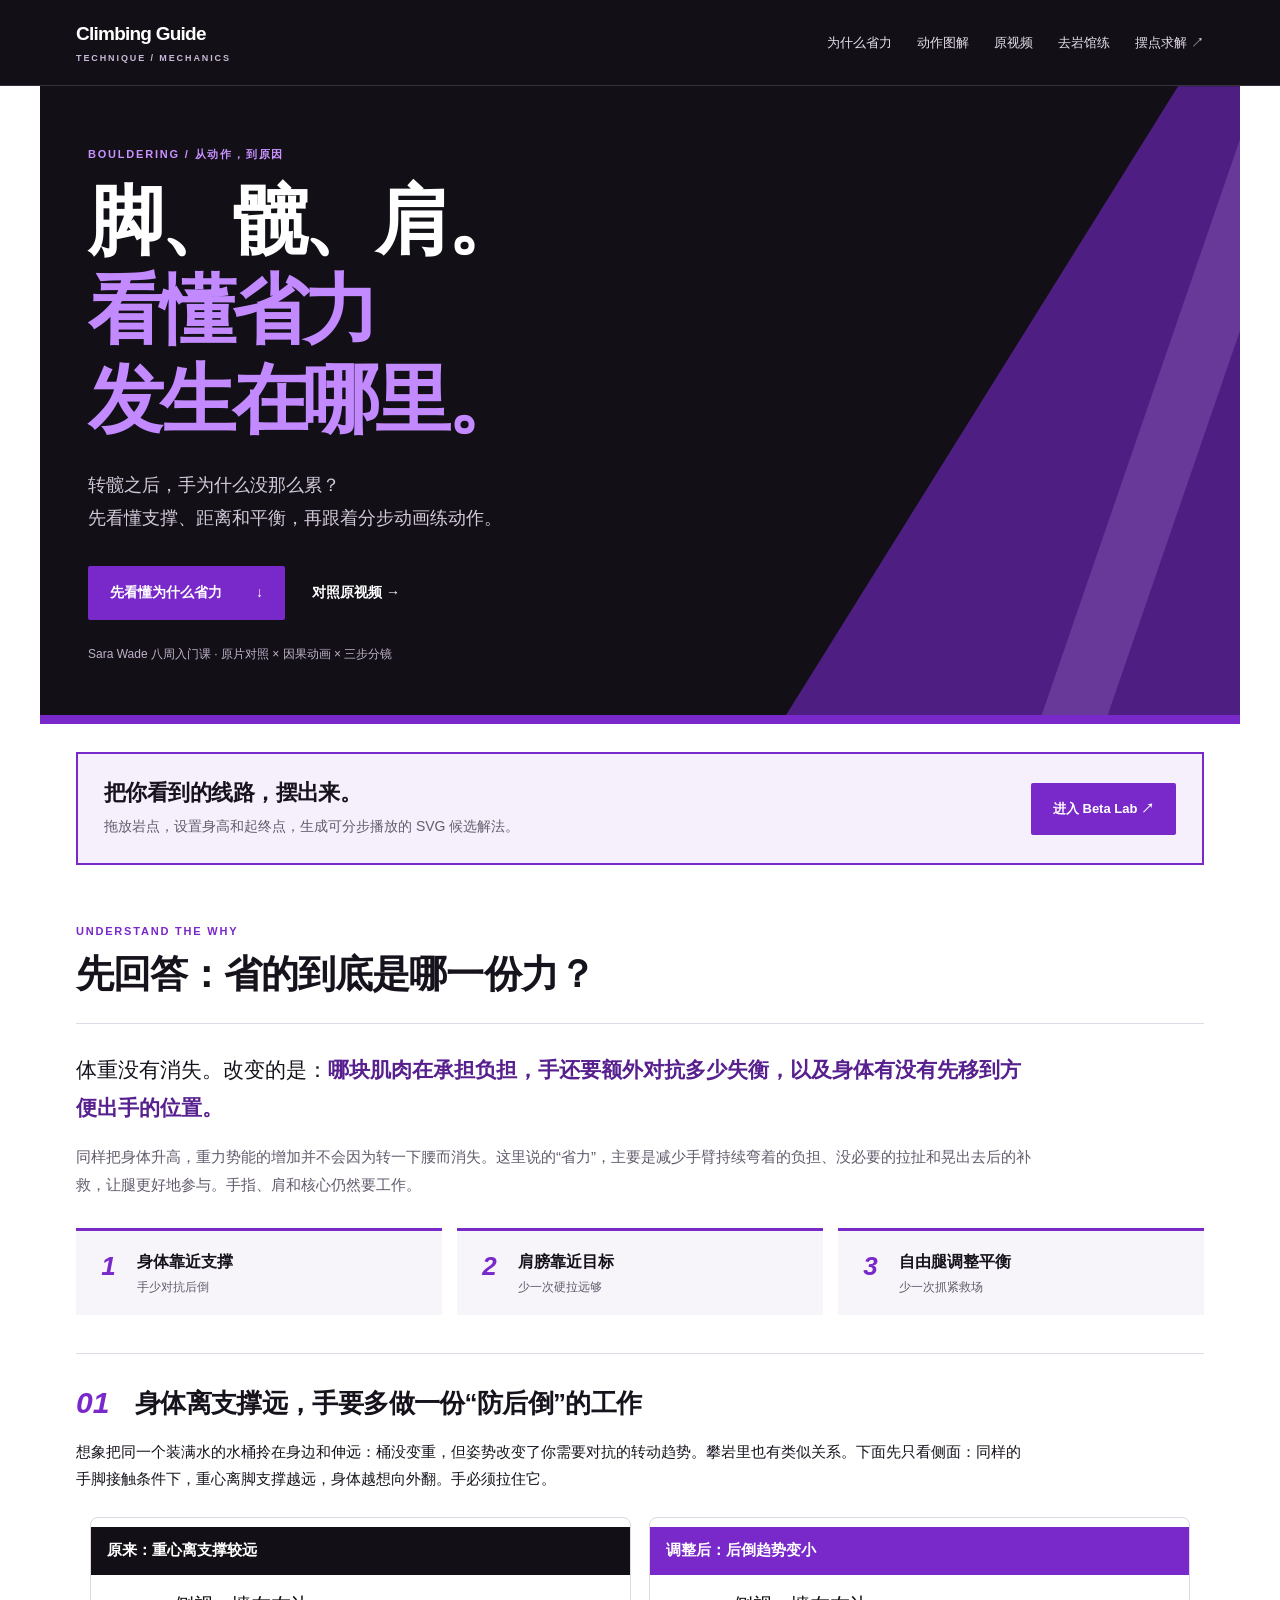
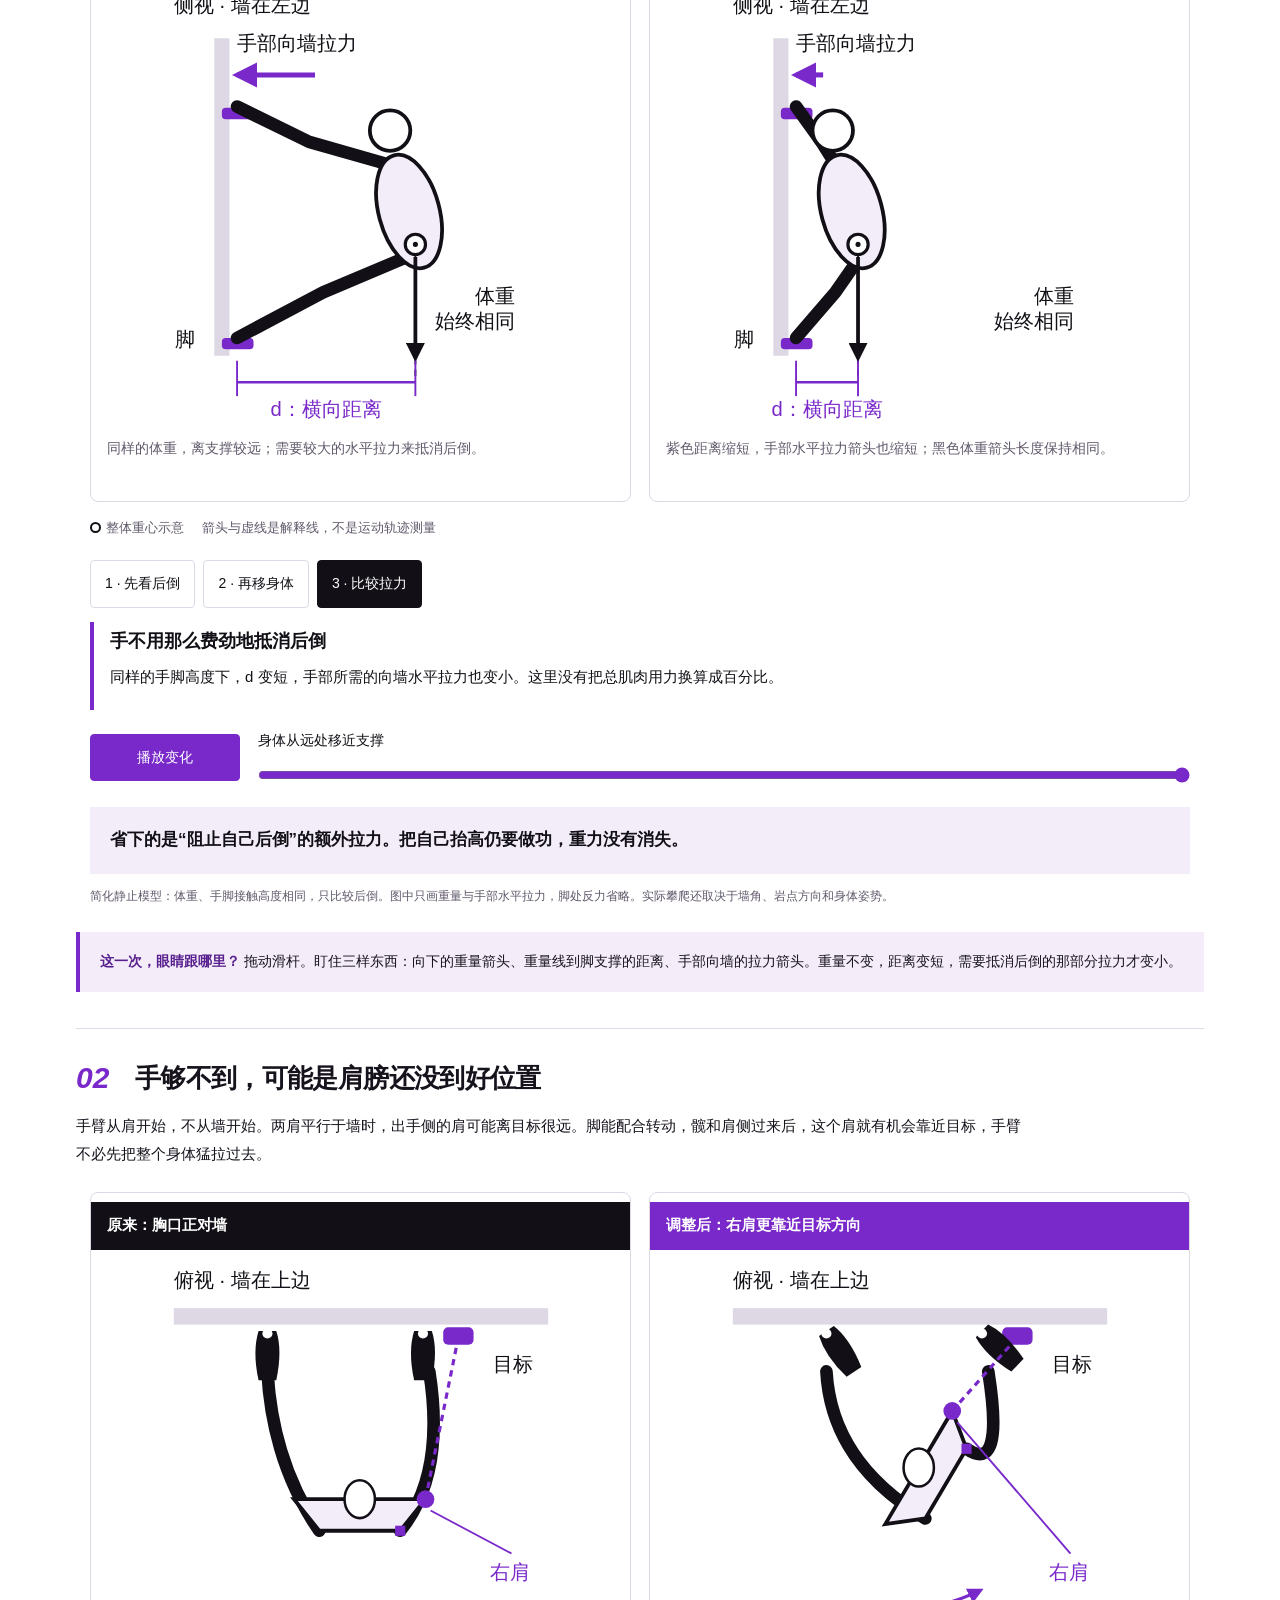
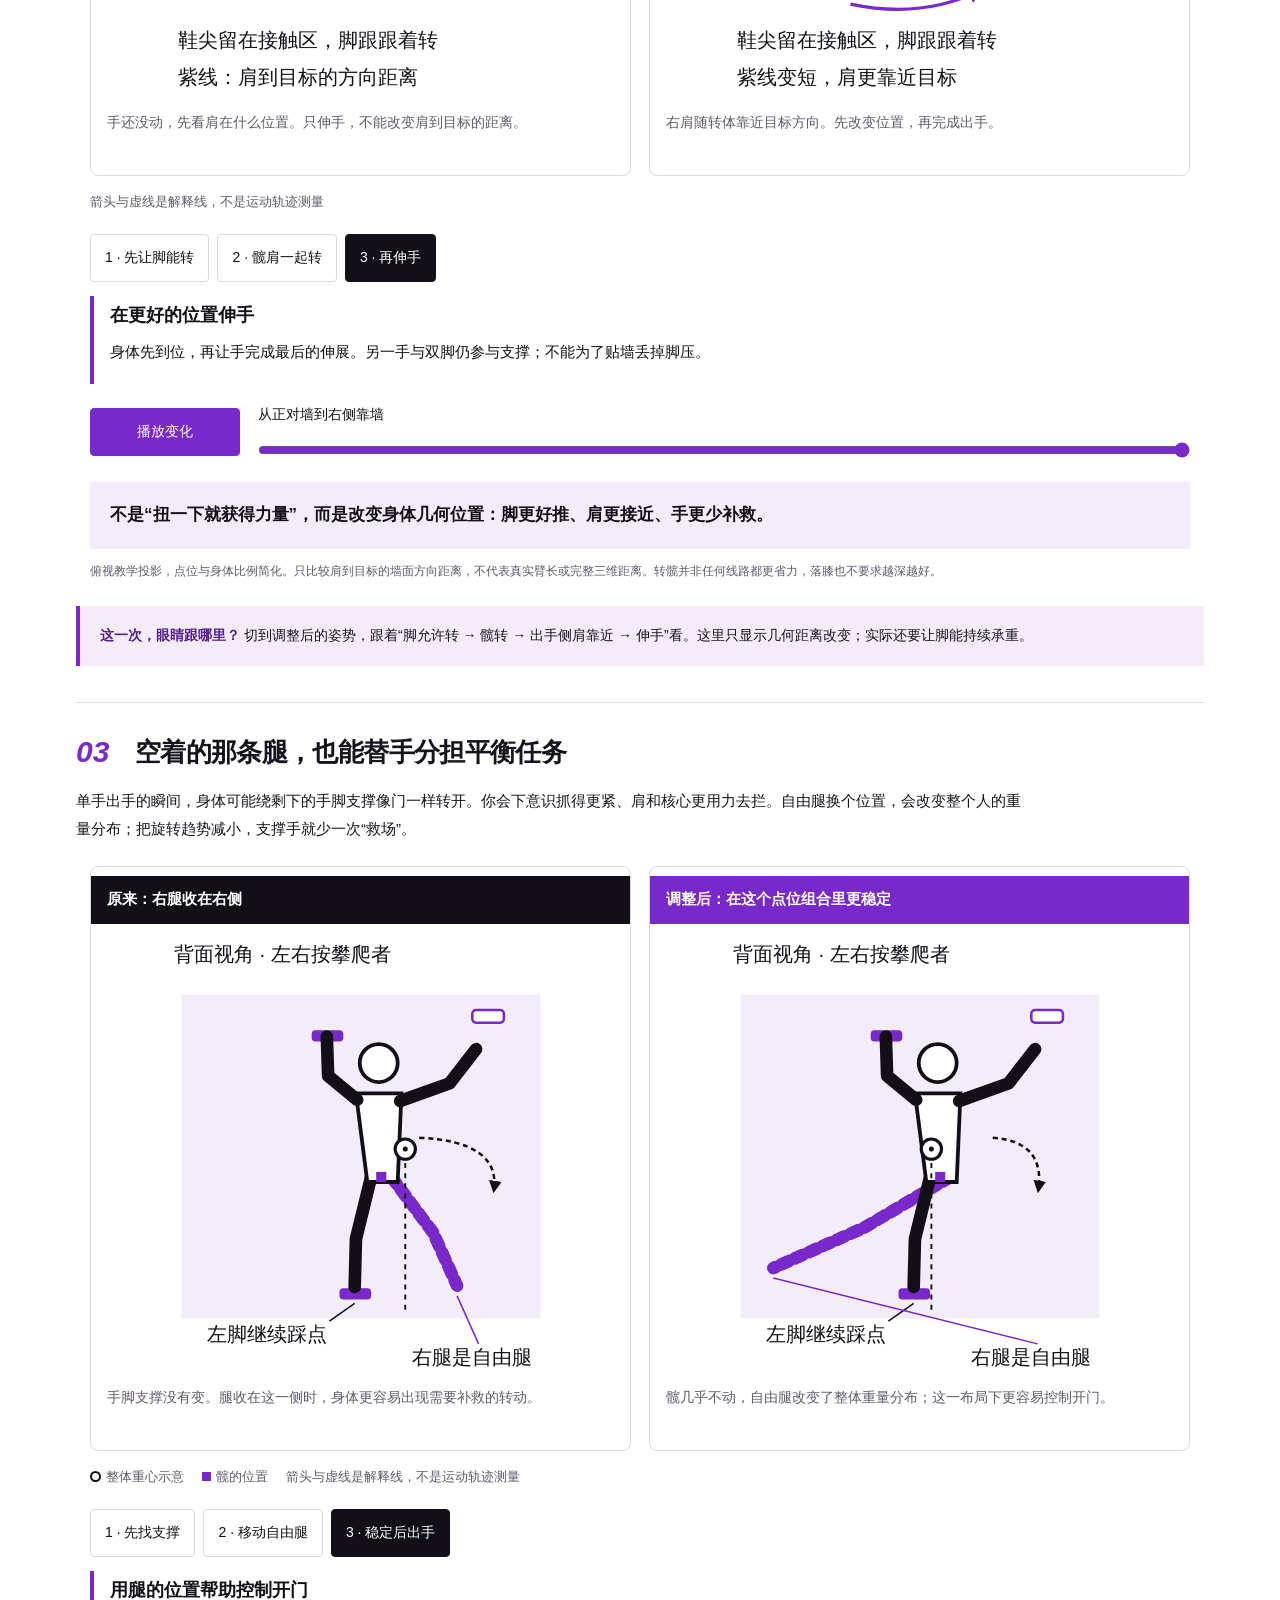
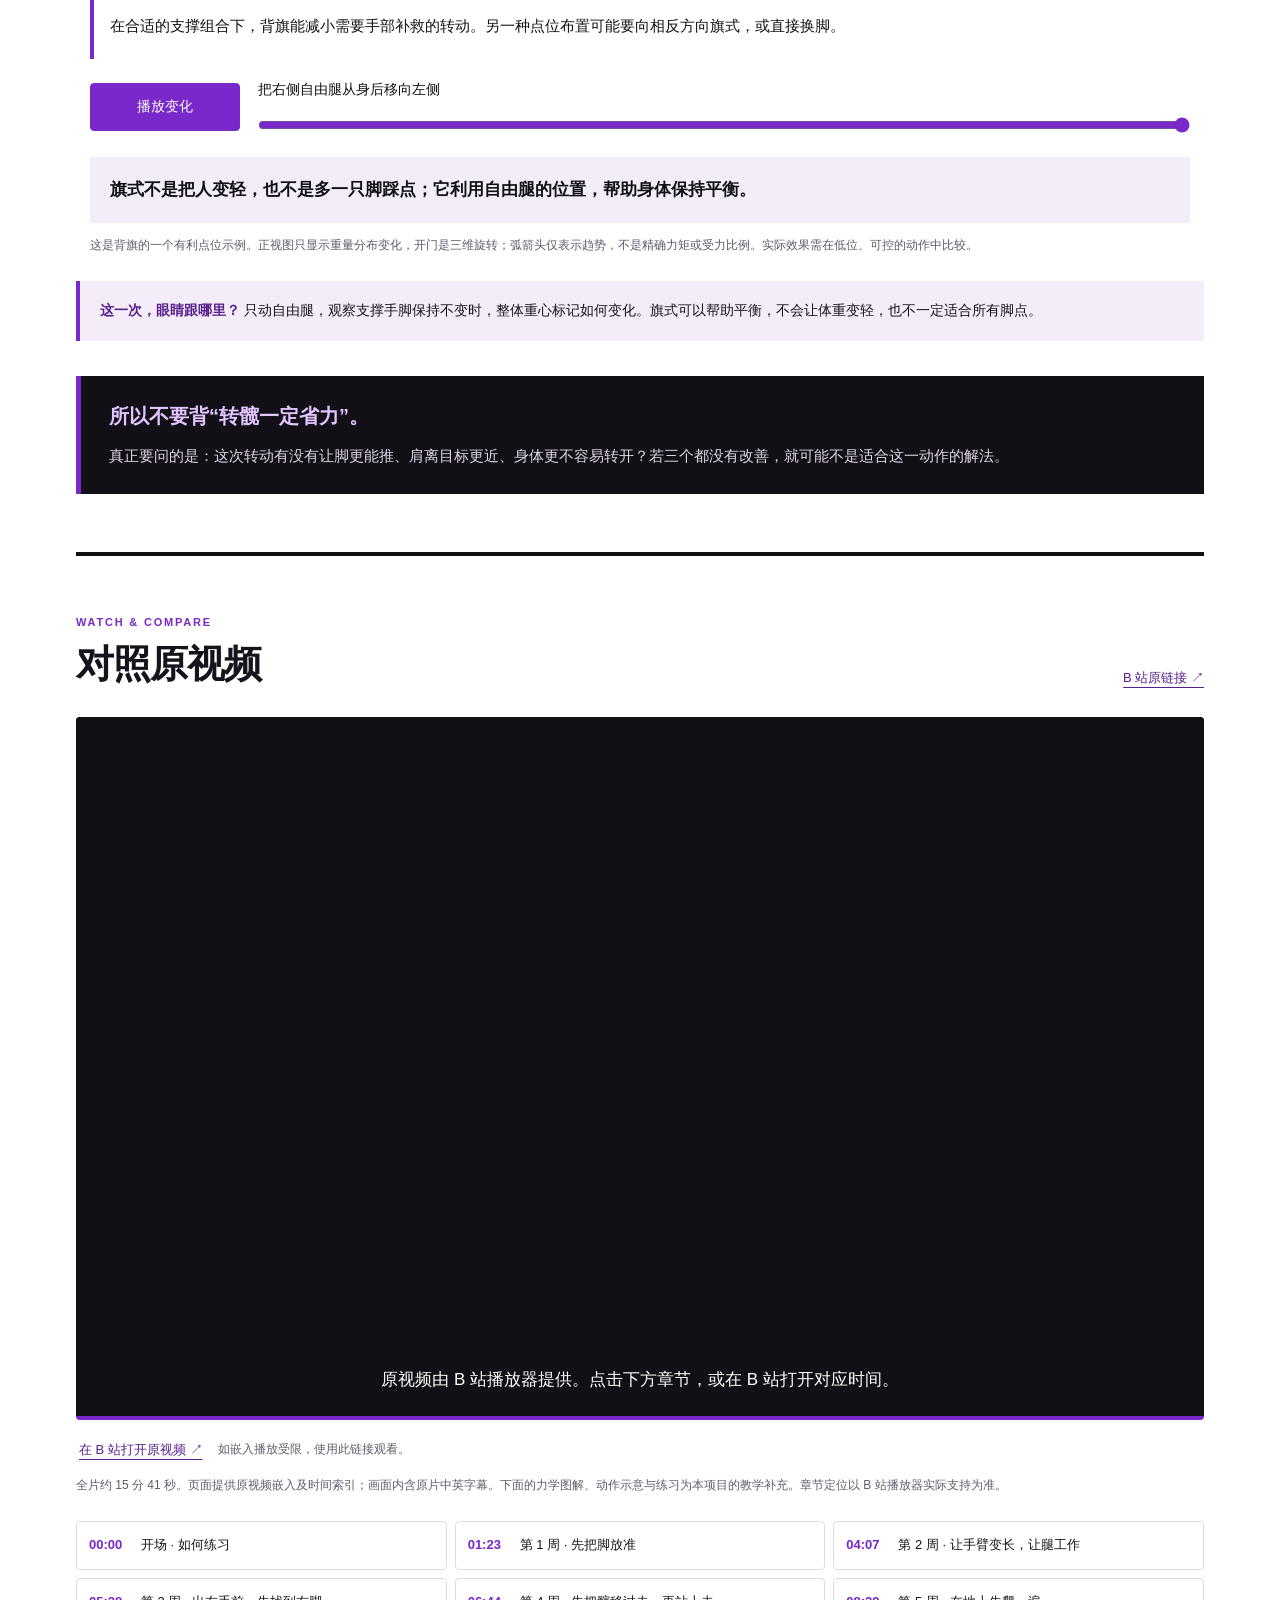
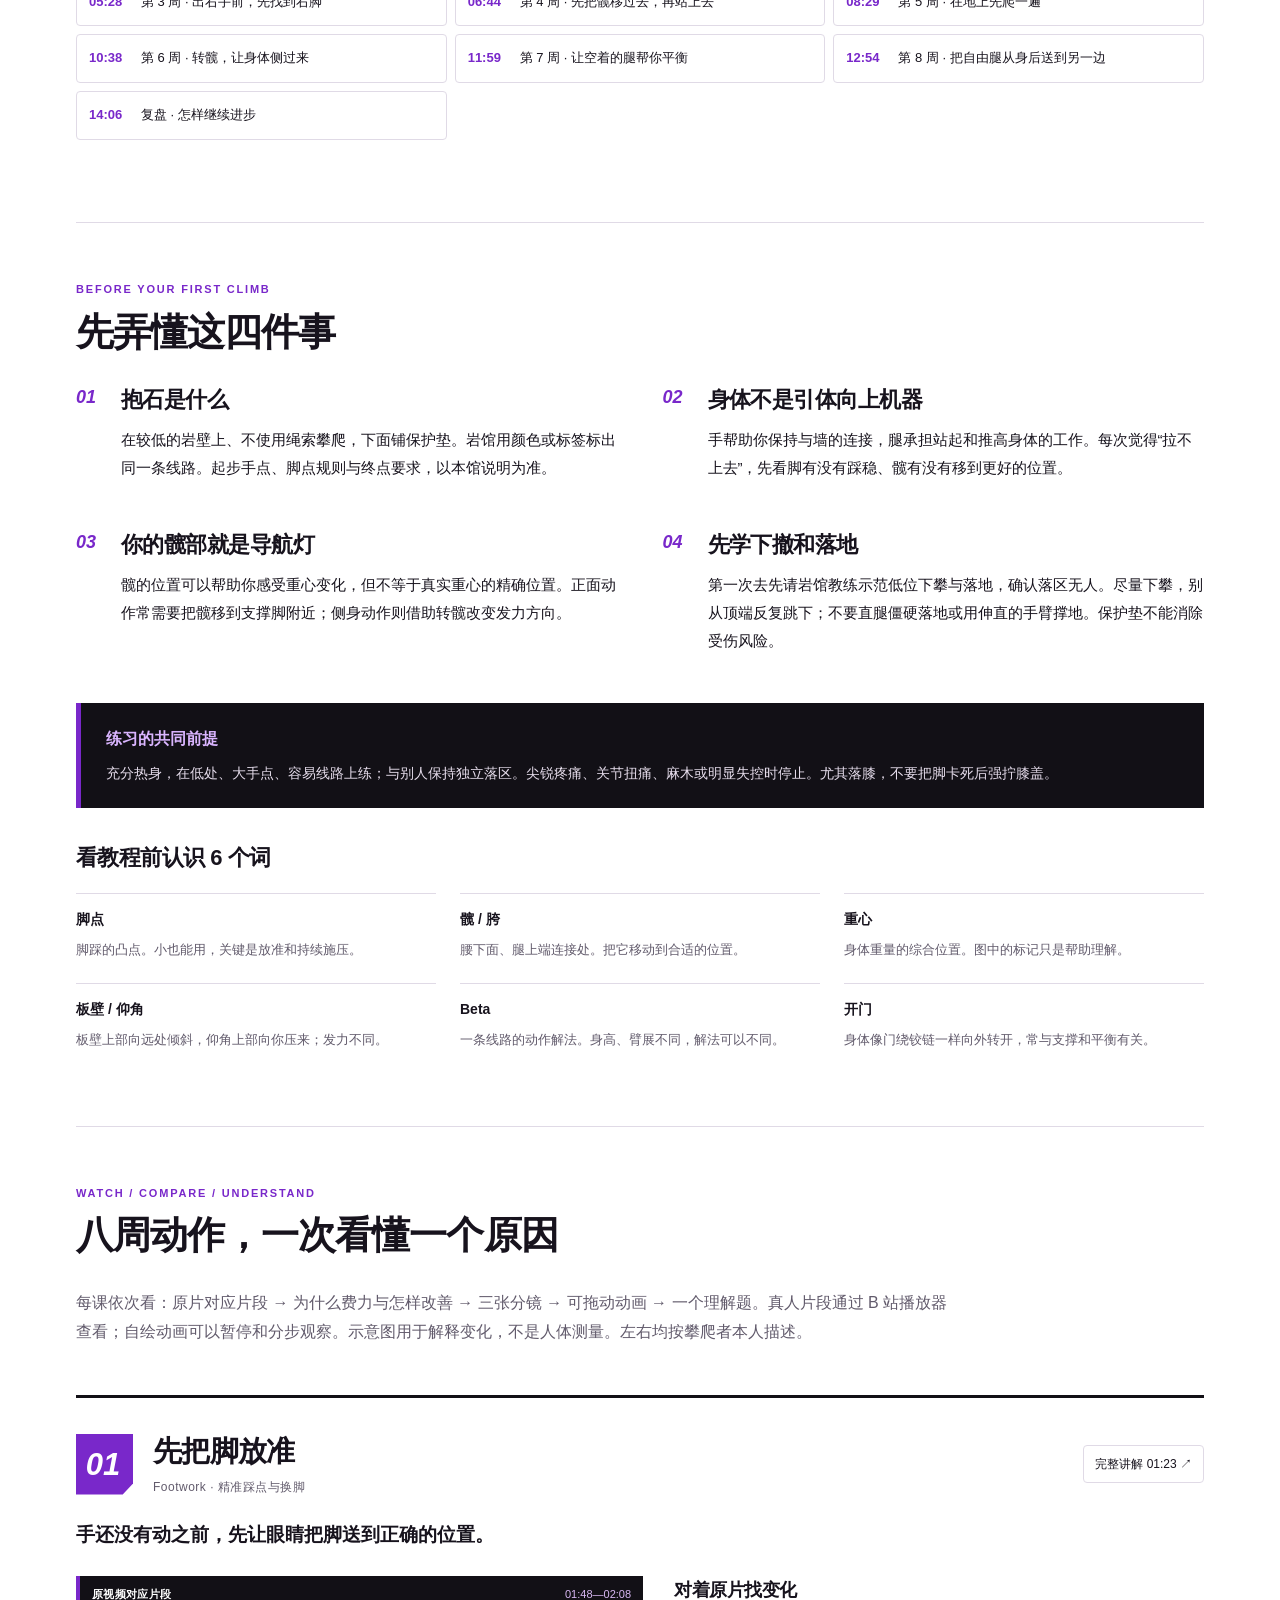
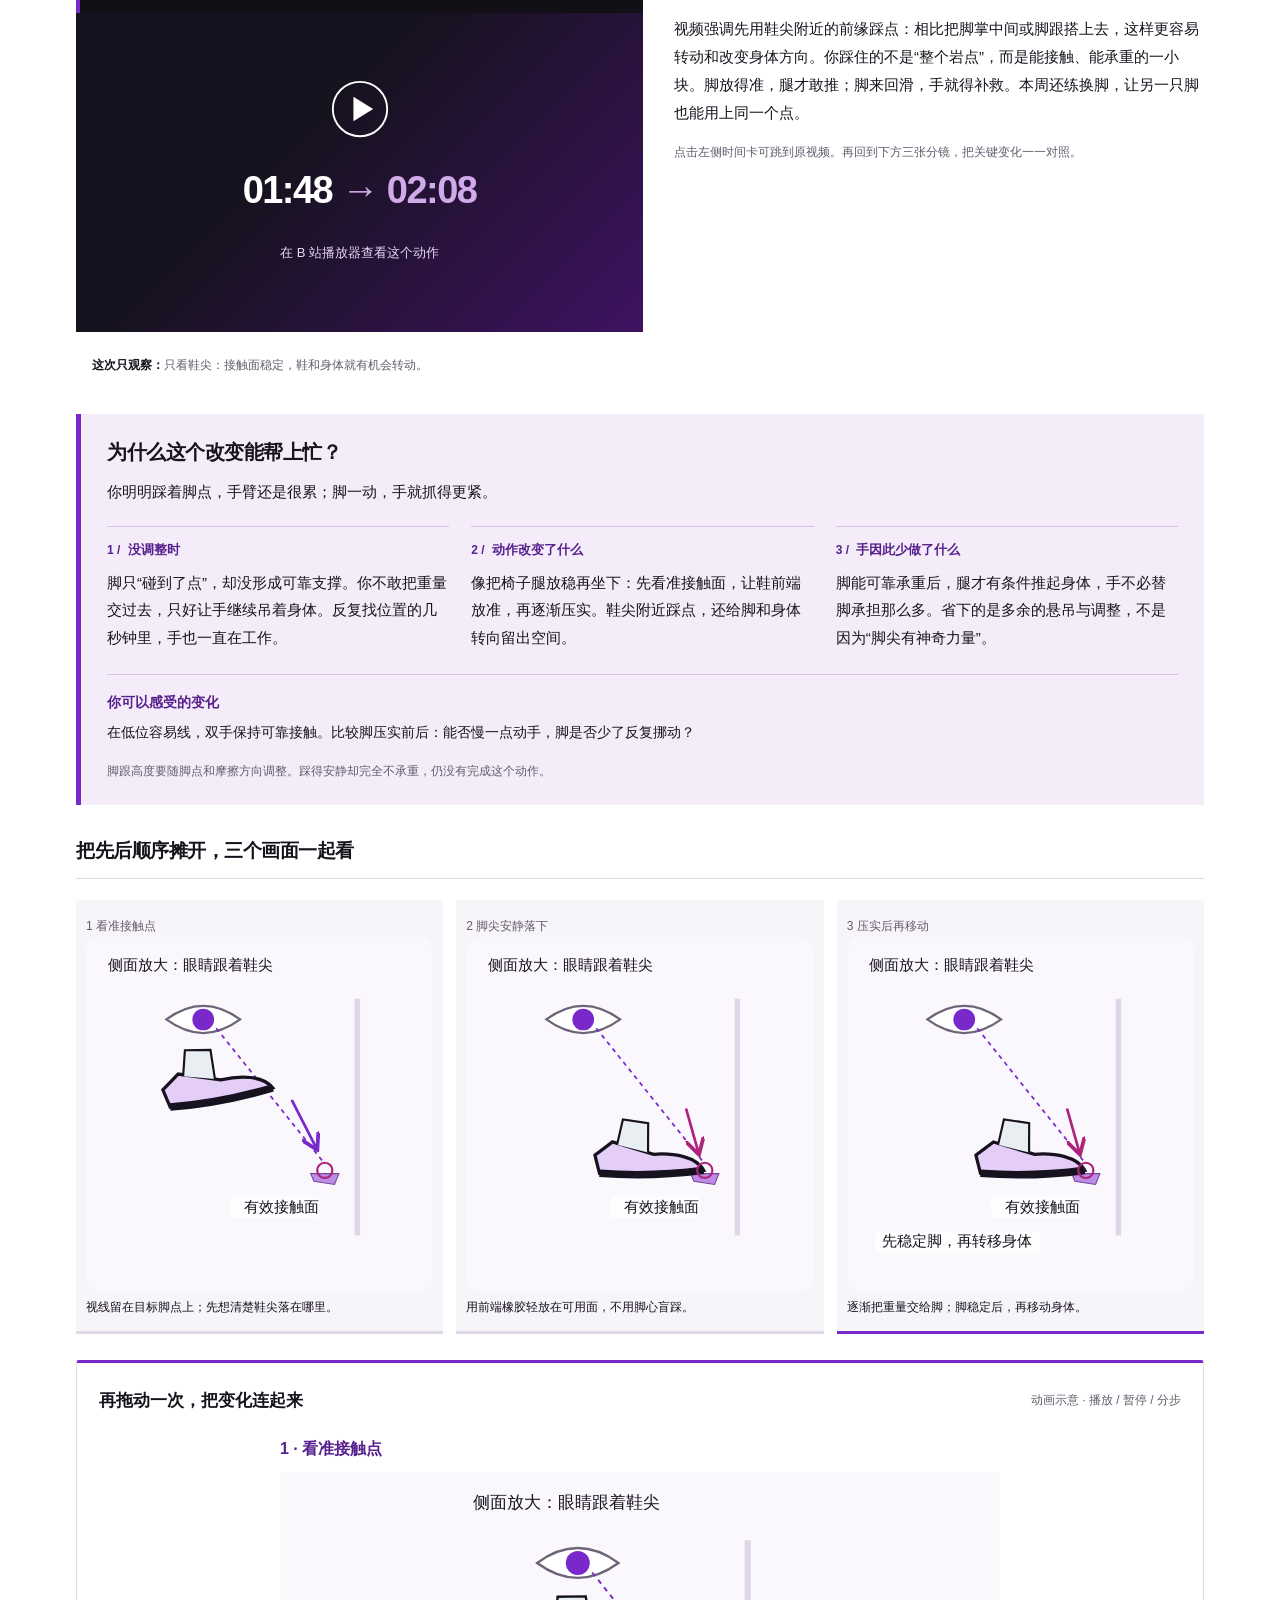
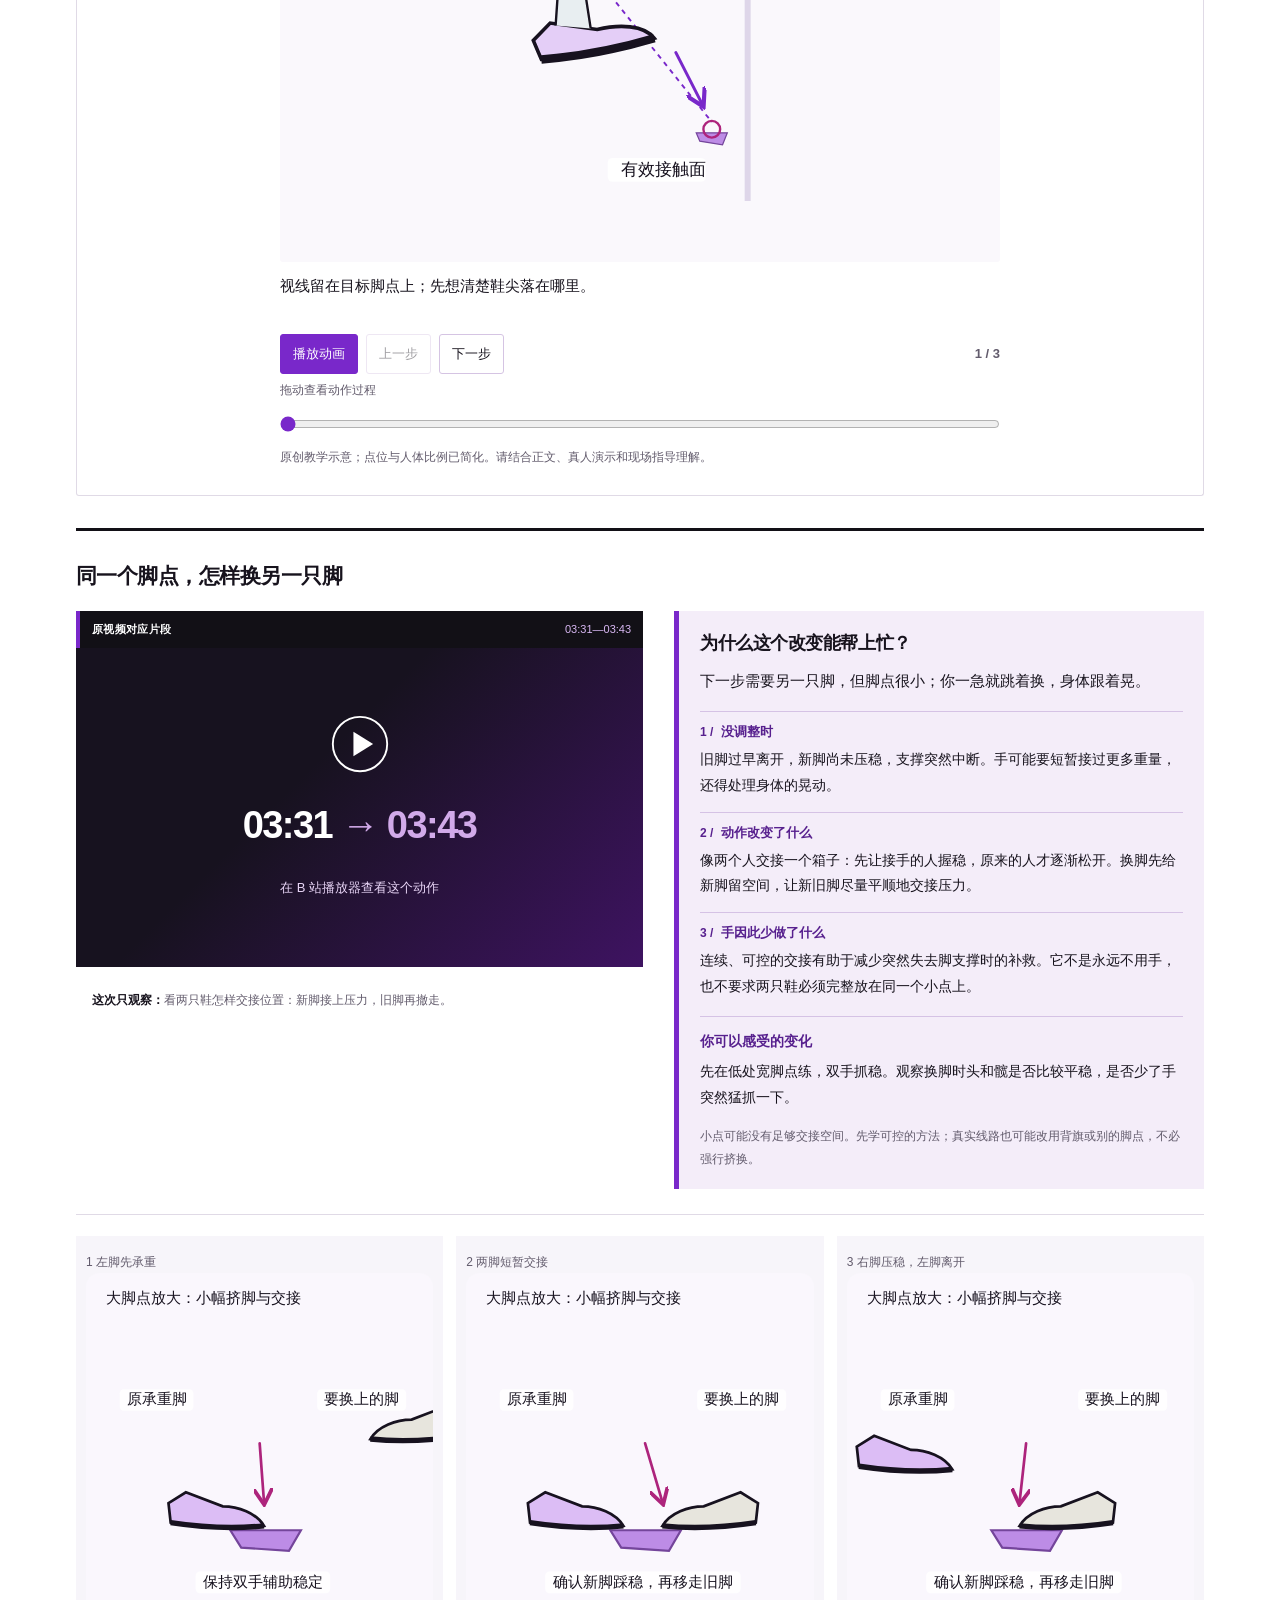
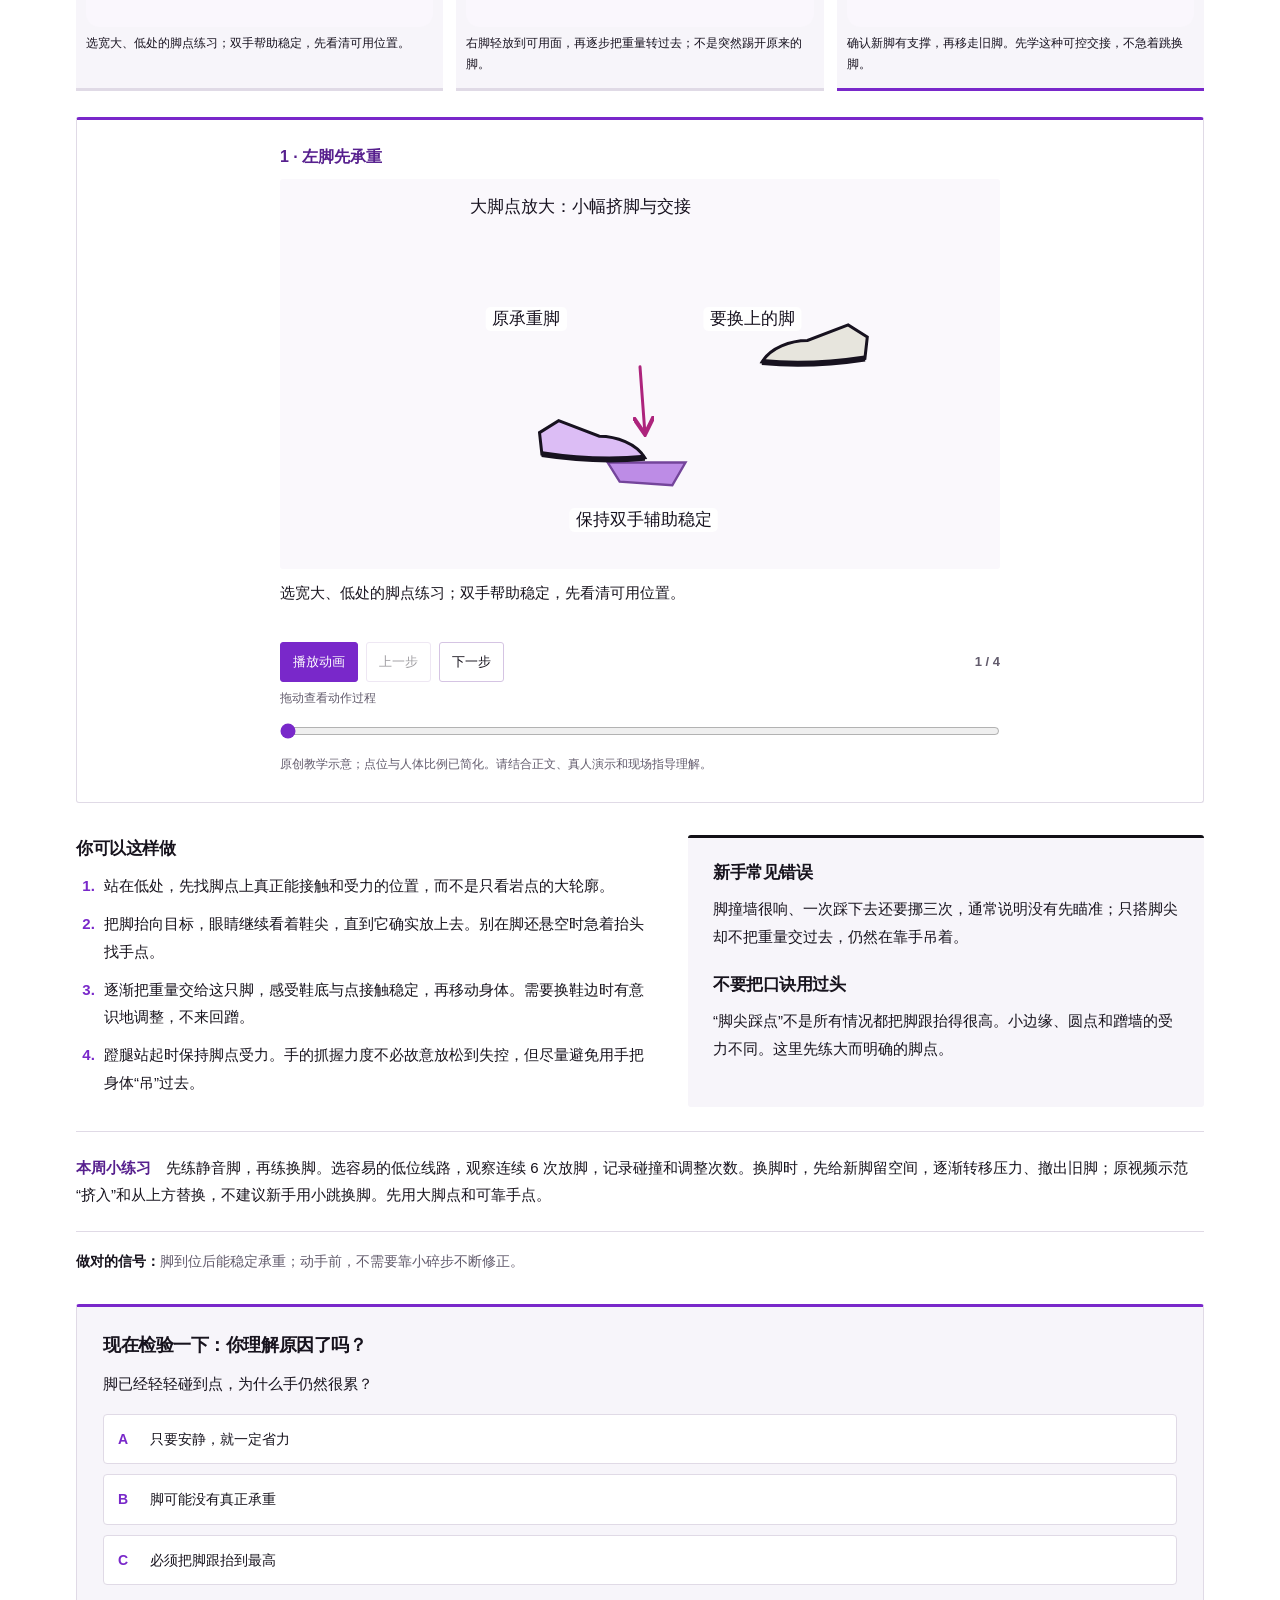
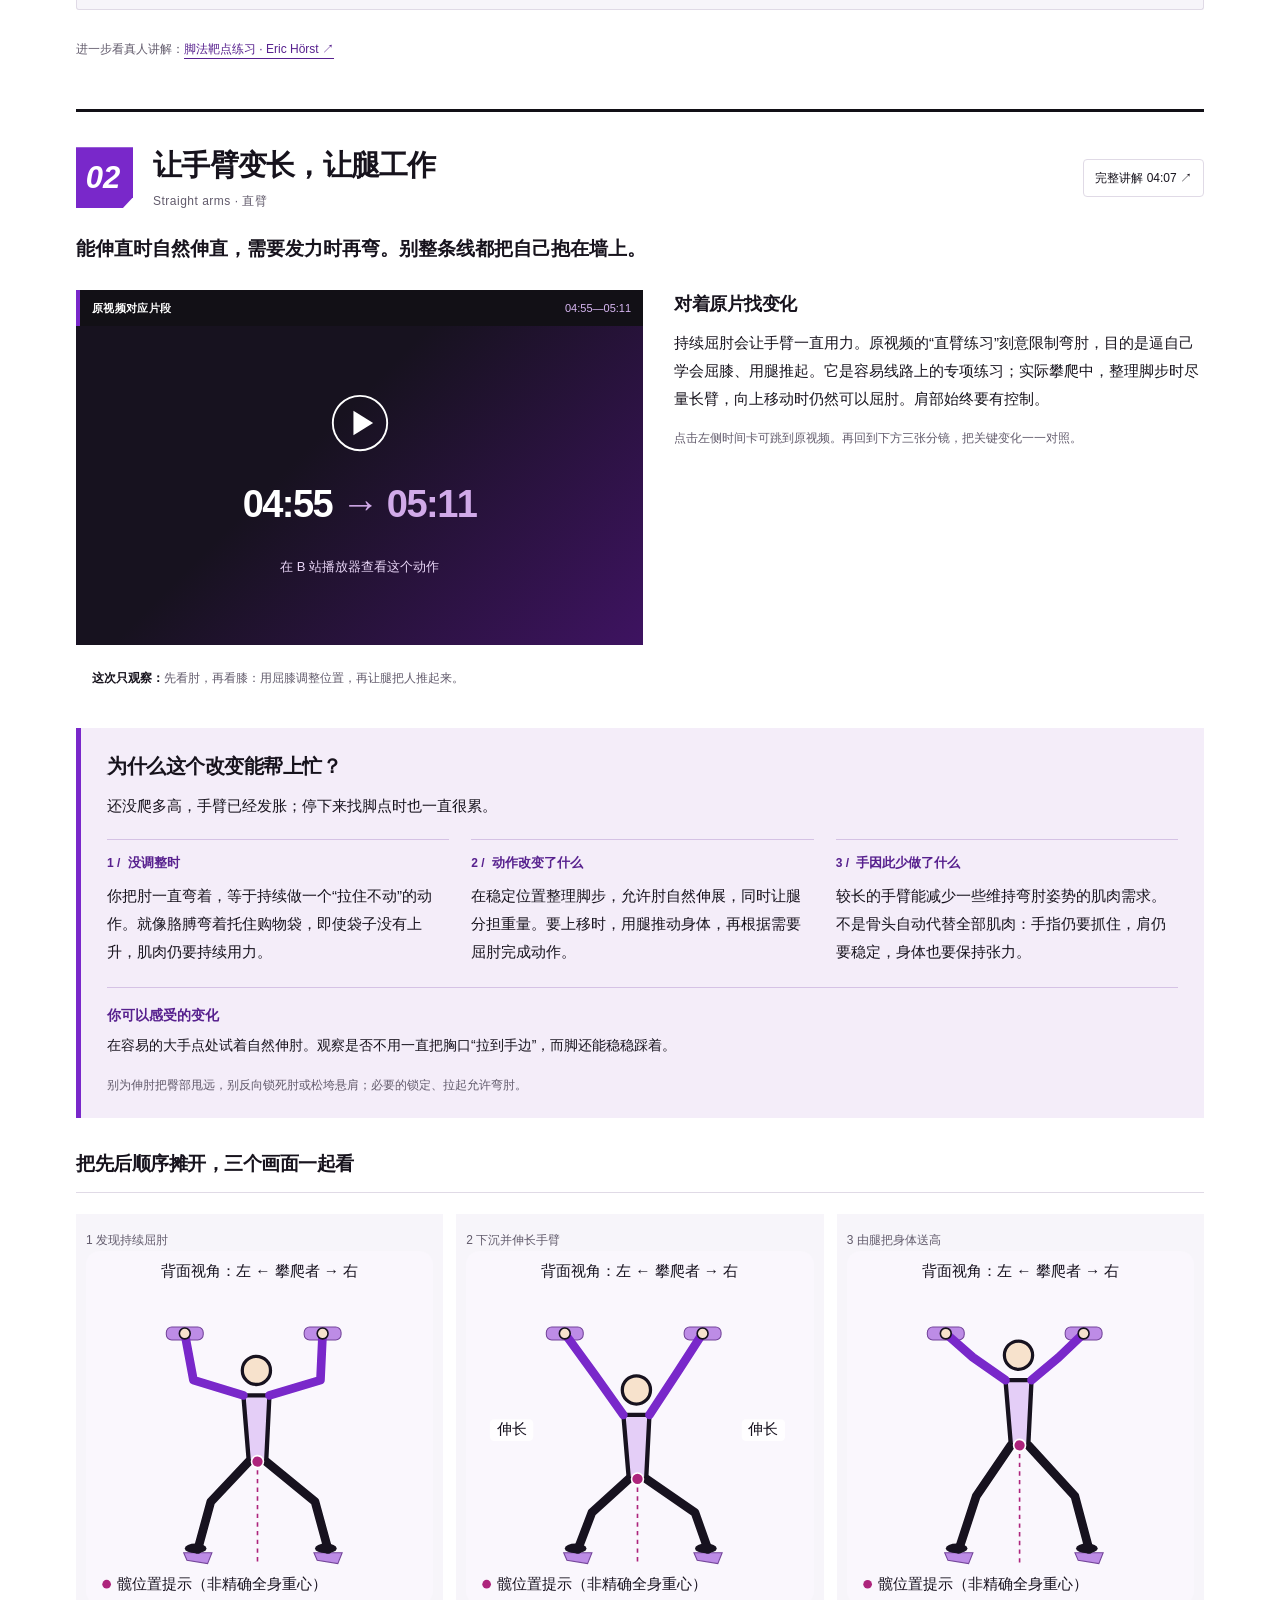
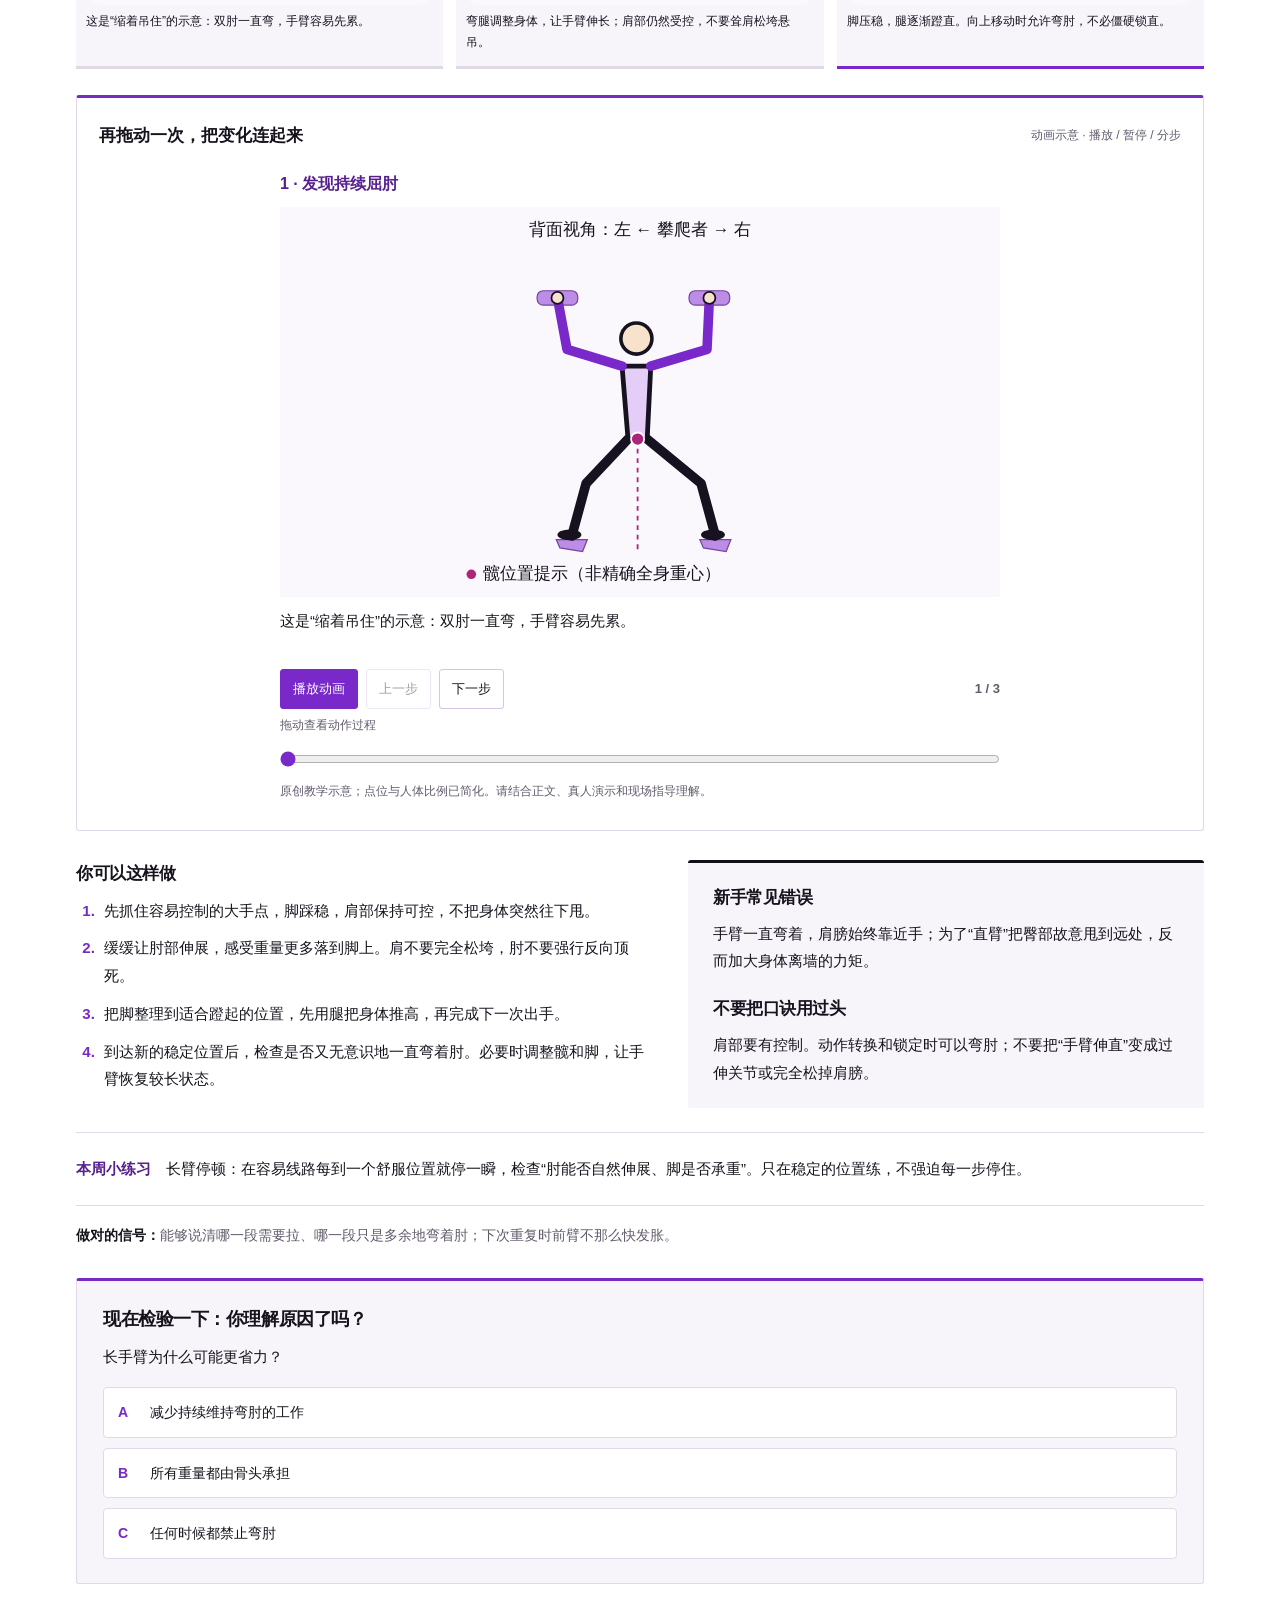
==== commit 5fa3cf5a: "Add interactive hold editor and SVG climbing beta planner" ====
--- a/index.html
+++ b/index.html
@@ -5,14 +5,16 @@
 <title>Climbing Guide · 攀岩动作原理指南</title>
 <meta name="description" content="依据 Sara Wade 的八周抱石入门视频制作，附力学交互图、分步 SVG 动画与新手练习。">
 <link rel="stylesheet" href="style.css">
+<link rel="stylesheet" href="route-lab.css">
 <link rel="icon" type="image/svg+xml" href="favicon.svg">
 <meta name="theme-color" content="#7928ca">
 <link rel="canonical" href="https://scott1743.github.io/climbing-guide/">
 </head>
 <body>
-<header class="masthead"><a href="#" class="brand">Climbing Guide <span>TECHNIQUE / MECHANICS</span></a><nav aria-label="页面导航"><a href="#mechanics">为什么省力</a><a href="#lessons">动作图解</a><a href="#watch">原视频</a><a href="#practice">去岩馆练</a></nav></header>
+<header class="masthead"><a href="#" class="brand">Climbing Guide <span>TECHNIQUE / MECHANICS</span></a><nav aria-label="页面导航"><a href="#mechanics">为什么省力</a><a href="#lessons">动作图解</a><a href="#watch">原视频</a><a href="#practice">去岩馆练</a><a href="route-lab.html">摆点求解 ↗</a></nav></header>
 <main>
 <section class="intro"><div class="eyebrow">BOULDERING / 从动作，到原因</div><h1>脚、髋、肩。<br><em>看懂省力<br class="hero-break">发生在哪里。</em></h1><p class="lead">转髋之后，手为什么没那么累？<br>先看懂支撑、距离和平衡，再跟着分步动画练动作。</p><div class="intro-links"><a class="primary" href="#mechanics">先看懂为什么省力 <span>↓</span></a><a href="#watch">对照原视频 →</a></div><div class="intro-note">Sara Wade 八周入门课 · 原片对照 × 因果动画 × 三步分镜</div></section>
+<section class="lab-entry" aria-label="摆点求解实验室"><div><h3>把你看到的线路，摆出来。</h3><p>拖放岩点，设置身高和起终点，生成可分步播放的 SVG 候选解法。</p></div><a class="primary" href="route-lab.html">进入 Beta Lab ↗</a></section>
 <section id="mechanics" class="section mechanics-section"><div class="section-head"><div><div class="eyebrow">UNDERSTAND THE WHY</div><h2>先回答：省的到底是哪一份力？</h2></div></div><div class="mechanics-opening"><p class="lead">体重没有消失。改变的是：<strong>哪块肌肉在承担负担，手还要额外对抗多少失衡，以及身体有没有先移到方便出手的位置。</strong></p><p>同样把身体升高，重力势能的增加并不会因为转一下腰而消失。这里说的“省力”，主要是减少手臂持续弯着的负担、没必要的拉扯和晃出去后的补救，让腿更好地参与。手指、肩和核心仍然要工作。</p></div><div class="learning-path"><a href="#principle-lever"><b>1</b><span>身体靠近支撑<br><small>手少对抗后倒</small></span></a><a href="#principle-turn"><b>2</b><span>肩膀靠近目标<br><small>少一次硬拉远够</small></span></a><a href="#principle-balance"><b>3</b><span>自由腿调整平衡<br><small>少一次抓紧救场</small></span></a></div><div id="mechanics-list"></div><div class="mechanics-bottom"><strong>所以不要背“转髋一定省力”。</strong><p>真正要问的是：这次转动有没有让脚更能推、肩离目标更近、身体更不容易转开？若三个都没有改善，就可能不是适合这一动作的解法。</p></div></section>
 <section id="watch" class="watch section"><div class="section-head"><div><div class="eyebrow">WATCH & COMPARE</div><h2>对照原视频</h2></div><a class="source-link" href="https://www.bilibili.com/video/BV1b4pS67EZW/" target="_blank" rel="noopener">B 站原链接 ↗</a></div>
 <div class="cinema"><iframe id="player" title="B站原视频：Sara Wade 八周攀岩入门课" src="https://player.bilibili.com/player.html?bvid=BV1b4pS67EZW&page=1&high_quality=1&autoplay=0&danmaku=0" loading="lazy" allow="autoplay; fullscreen; picture-in-picture" allowfullscreen referrerpolicy="strict-origin-when-cross-origin"></iframe><div id="live-caption" aria-live="polite">原视频由 B 站播放器提供。点击下方章节，或在 B 站打开对应时间。</div></div>
--- a/route-lab.css
+++ b/route-lab.css
@@ -0,0 +1,5 @@
+.beta-lab{background:#f5f2f8}.lab-main{max-width:1440px;padding:0 32px}.lab-intro{display:grid;grid-template-columns:1.4fr 1fr;gap:64px;padding:42px 0 36px;align-items:center}.lab-intro h1{font-size:clamp(34px,4vw,56px);line-height:1.18;letter-spacing:-.05em;margin:0 0 16px}.lab-intro em{font-style:normal;color:var(--accent)}.lab-intro p{font-size:15px;color:var(--muted);margin-bottom:0}.lab-intro aside{border-left:4px solid var(--accent);padding:12px 22px;background:#eee6f6}.lab-intro aside b{font-size:16px}.lab-intro aside p{font-size:13px;margin:8px 0}.lab-intro aside a{font-size:12px}.lab-workspace{display:grid;grid-template-columns:minmax(0,1.15fr) minmax(0,1fr);gap:24px;align-items:start}.lab-panel{background:#fff;border:1px solid #ded5e7;min-width:0;padding:24px}.lab-panel-heading{display:flex;justify-content:space-between;gap:12px;align-items:center;margin-bottom:20px}.lab-panel h2{font-size:25px}.lab-kicker{display:block;font-size:10px;font-weight:800;letter-spacing:1.4px;color:var(--accent);margin-bottom:6px}.lab-count,.model-badge{font-size:11px;color:var(--muted);border:1px solid var(--line);padding:5px 9px;white-space:nowrap}.lab-tools,.role-buttons,.editor-bottom{display:flex;flex-wrap:wrap;gap:7px}.lab-tools button{padding:7px 10px;font-size:12px;min-height:38px}.lab-help{font-size:12px;color:var(--muted);line-height:1.7;margin:9px 0 12px}.wall-board{position:relative;background:#f5f2f8;border:1px solid #e4daeb;touch-action:pan-y;overflow:hidden;user-select:none;line-height:0;min-height:220px}.wall-board.adding{cursor:crosshair;touch-action:none}.wall-board svg{display:block;width:100%;height:auto;max-height:620px}.wall-board [data-hold-id]{cursor:grab;touch-action:none}.wall-board.dragging [data-hold-id]{cursor:grabbing}.wall-board svg text{user-select:none}.lab-legend{display:flex;gap:10px;flex-wrap:wrap;font-size:10px;color:var(--muted);padding:8px 0}.lab-legend span{display:flex;align-items:center;gap:4px}.lab-legend i{width:9px;height:9px;display:inline-block;border-radius:50%}.both-dot{background:#c596e9}.hand-dot{background:#7928ca}.foot-dot{background:#17131d}.hold-inspector{border:1px solid var(--line);padding:14px;margin:8px 0 18px;min-width:0}.hold-inspector legend{font-size:12px;font-weight:800;padding:0 6px}.inspector-fields,.measure-fields{display:grid;grid-template-columns:repeat(4,minmax(0,1fr));gap:9px}.inspector-fields label,.measure-fields label{font-size:11px;color:var(--muted);display:flex;flex-direction:column;gap:5px;min-width:0}.inspector-fields input,.measure-fields input,.inspector-fields select{width:100%;min-width:0;padding:6px 8px;min-height:38px;font-size:13px;border:1px solid var(--line);border-radius:3px;background:#fff;color:var(--ink)}.role-buttons button{font-size:11px;padding:5px 8px;min-height:34px}.delete-hold{margin-left:auto}.start-summary{font-size:11px;margin:11px 0 0;color:var(--muted)}.body-settings{padding:12px 0}.body-settings summary{font-size:13px;margin-bottom:12px}.editor-bottom{padding-top:14px;border-top:1px solid var(--line)}.editor-bottom button,.file-button{font-size:11px;padding:6px 9px;min-height:35px}.file-button{display:inline-flex;align-items:center;border:1px solid var(--line);border-radius:4px;cursor:pointer}.file-button input{width:1px;height:1px;position:absolute;opacity:0}.file-button:focus-within{outline:3px solid var(--accent-bright);outline-offset:3px}.result-panel{position:sticky;top:20px}.solve-intro{font-size:13px;color:var(--muted);line-height:1.8}.solve-button{width:100%;font-size:15px;min-height:52px;letter-spacing:.02em;display:flex}.solver-status{font-size:13px;margin:15px 0;line-height:1.7;border-left:3px solid var(--accent);padding:7px 12px;background:var(--light)}.solver-status.error{border-color:#9f3549;background:#fff0f3;color:#81293b}.route-options{display:flex;gap:8px;flex-wrap:wrap}.route-options button{font-size:12px;padding:8px 12px;flex:1}.route-options small{display:block;font-size:10px;opacity:.75}.step-heading{padding-top:15px;border-top:1px solid var(--line);margin-top:20px}.step-heading>span{font-size:11px;color:var(--accent);font-weight:800}.step-heading h3{font-size:24px;line-height:1.4;margin:7px 0 12px}.step-reason{font-size:14px;color:#493e55;line-height:1.8}.contact-summary{display:grid;grid-template-columns:repeat(4,1fr);gap:6px;margin:15px 0}.contact-summary div{background:#f5f1f8;padding:8px;text-align:center;font-size:10px;color:var(--muted)}.contact-summary b{display:block;color:var(--ink);font-size:15px}.contact-summary .moving{background:#7928ca;color:#e9d4ff}.contact-summary .moving b{color:#fff}.playback-tools{display:flex;gap:7px}.playback-tools button{flex:1;font-size:12px;padding:7px;white-space:nowrap}#play-route{background:#17131d;color:#fff}.step-progress{display:block;font-size:11px;color:var(--muted);margin-top:12px}.step-progress input{display:block;width:100%;accent-color:var(--accent);min-height:30px;margin:3px 0 8px}.export-row{display:flex;gap:8px;flex-wrap:wrap;margin:12px 0}.export-row button{font-size:11px;min-height:36px}.steps-detail{padding:15px 0;font-size:13px}.route-steps{padding:0;margin:12px 0 0;list-style:none;max-height:270px;overflow:auto}.route-steps li{margin-bottom:4px}.route-steps button{width:100%;text-align:left;font-size:12px;padding:8px 10px;min-height:36px;border-color:transparent}.route-steps button.current{border-color:#c6a2e6;background:#f3e9fc}.result-empty{padding:32px 10px 15px;color:var(--muted)}.result-empty h3{font-size:18px;color:var(--ink);margin:14px 0 8px}.result-empty p{font-size:13px}.empty-mark{font-size:58px;font-weight:900;color:var(--accent);line-height:1}.model-notes{margin:42px 0 20px;display:grid;grid-template-columns:1fr 2fr;gap:44px;border-top:2px solid var(--ink);padding-top:30px}.model-notes h2{font-size:27px;line-height:1.5}.model-grid{display:grid;grid-template-columns:1fr 1fr;gap:20px}.model-grid h3{font-size:15px;margin-bottom:7px}.model-grid p{font-size:12px;color:var(--muted);margin:0}.lab-privacy{font-size:11px;color:var(--muted);margin-bottom:28px}.beta-lab footer{max-width:1440px}.lab-entry{border:2px solid var(--accent);background:#f6effc;padding:23px 26px;margin-top:28px;display:flex;align-items:center;justify-content:space-between;gap:24px}.lab-entry h3{margin:0 0 5px}.lab-entry p{font-size:14px;margin:0;color:var(--muted)}.lab-entry a{white-space:nowrap;text-decoration:none;font-size:13px;font-weight:700}.lab-panel [hidden]{display:none!important}@media(max-width:1000px){.lab-main{padding:0 20px}.lab-panel{padding:18px}.lab-workspace{gap:16px}.inspector-fields{grid-template-columns:1fr 1fr}.lab-intro{gap:30px}.measure-fields{grid-template-columns:1fr 1fr}}@media(max-width:760px){.lab-main{padding:0 14px}.lab-intro{grid-template-columns:1fr;gap:22px;padding:28px 4px}.lab-intro h1{font-size:38px}.lab-intro aside{padding:10px 16px}.lab-workspace{grid-template-columns:1fr}.result-panel{position:static}.lab-panel{padding:16px}.lab-panel h2{font-size:23px}.wall-board svg{max-height:none}.model-notes{grid-template-columns:1fr;gap:20px;padding-top:22px}.model-grid{gap:20px}.model-notes h2{font-size:24px}.lab-entry{flex-direction:column;align-items:flex-start;gap:14px;padding:20px}}@media(max-width:380px){.lab-panel{padding:12px}.lab-tools{gap:4px}.lab-tools button{font-size:11px;padding:6px}.lab-panel h2{font-size:21px}.model-grid{grid-template-columns:1fr}.playback-tools button{font-size:11px}.contact-summary{gap:4px}}@media(prefers-reduced-motion:reduce){.beta-lab *{scroll-behavior:auto!important;transition:none!important}}@media print{.masthead,.lab-tools,.editor-bottom,.playback-tools,.export-row,.solve-button,.lab-intro aside,.hold-inspector,.body-settings,.result-empty,.model-notes{display:none}.lab-main{padding:0}.lab-workspace{display:block}.lab-panel{break-inside:avoid}.result-panel{position:static}.wall-board svg{max-height:800px}}
+
+.mobile-preview{display:none}.mobile-preview svg{width:100%;height:auto;display:block}@media(max-width:760px){.mobile-preview{display:block;background:#f5f2f8;border:1px solid var(--line);margin:12px 0}.mobile-preview svg{max-height:470px}}
+
+@media(max-width:760px){#result-content{display:flex;flex-direction:column}#route-options{order:0}#route-overview{order:1}.step-heading{order:2;margin-top:5px;padding-top:10px}.mobile-preview{order:3}.playback-tools{order:4}.step-progress{order:5}.step-reason{order:6}.contact-summary{order:7}.export-row{order:8}.steps-detail{order:9}#result-content>.lab-help:last-child{order:10}}
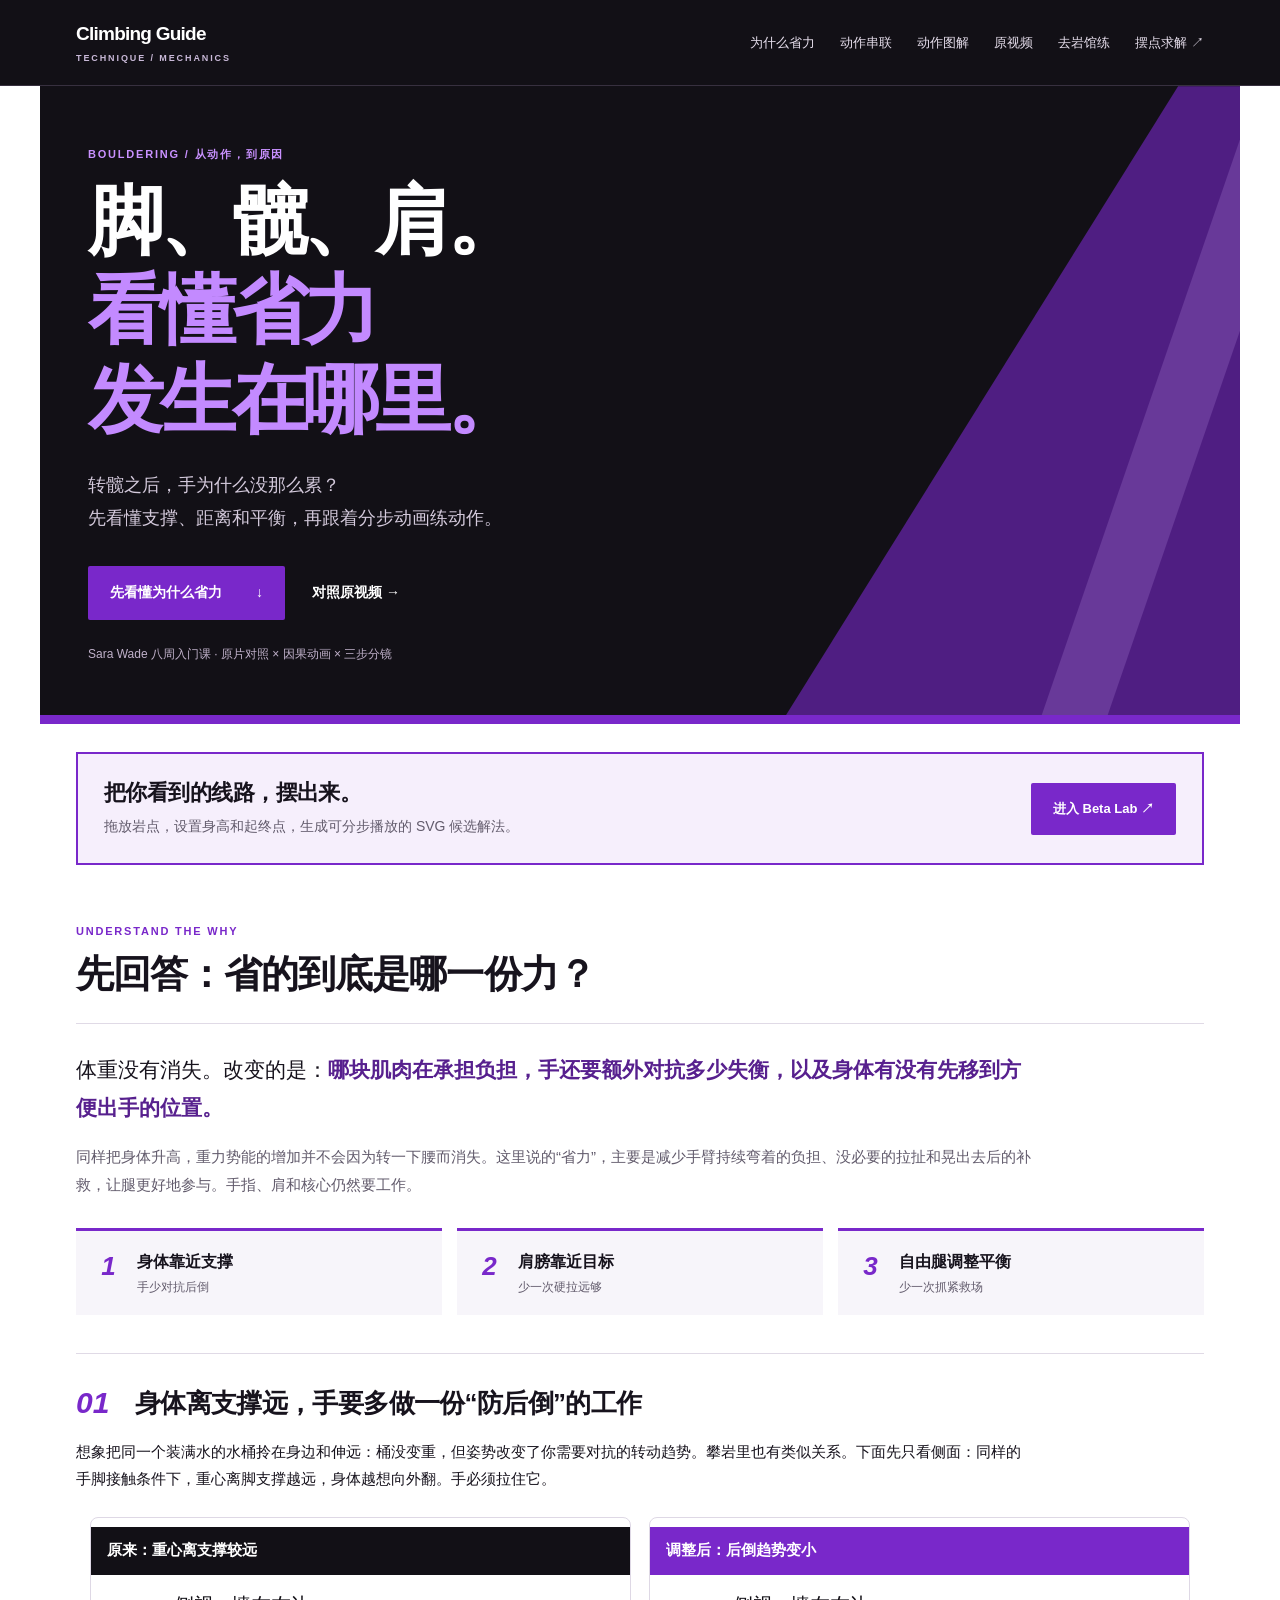
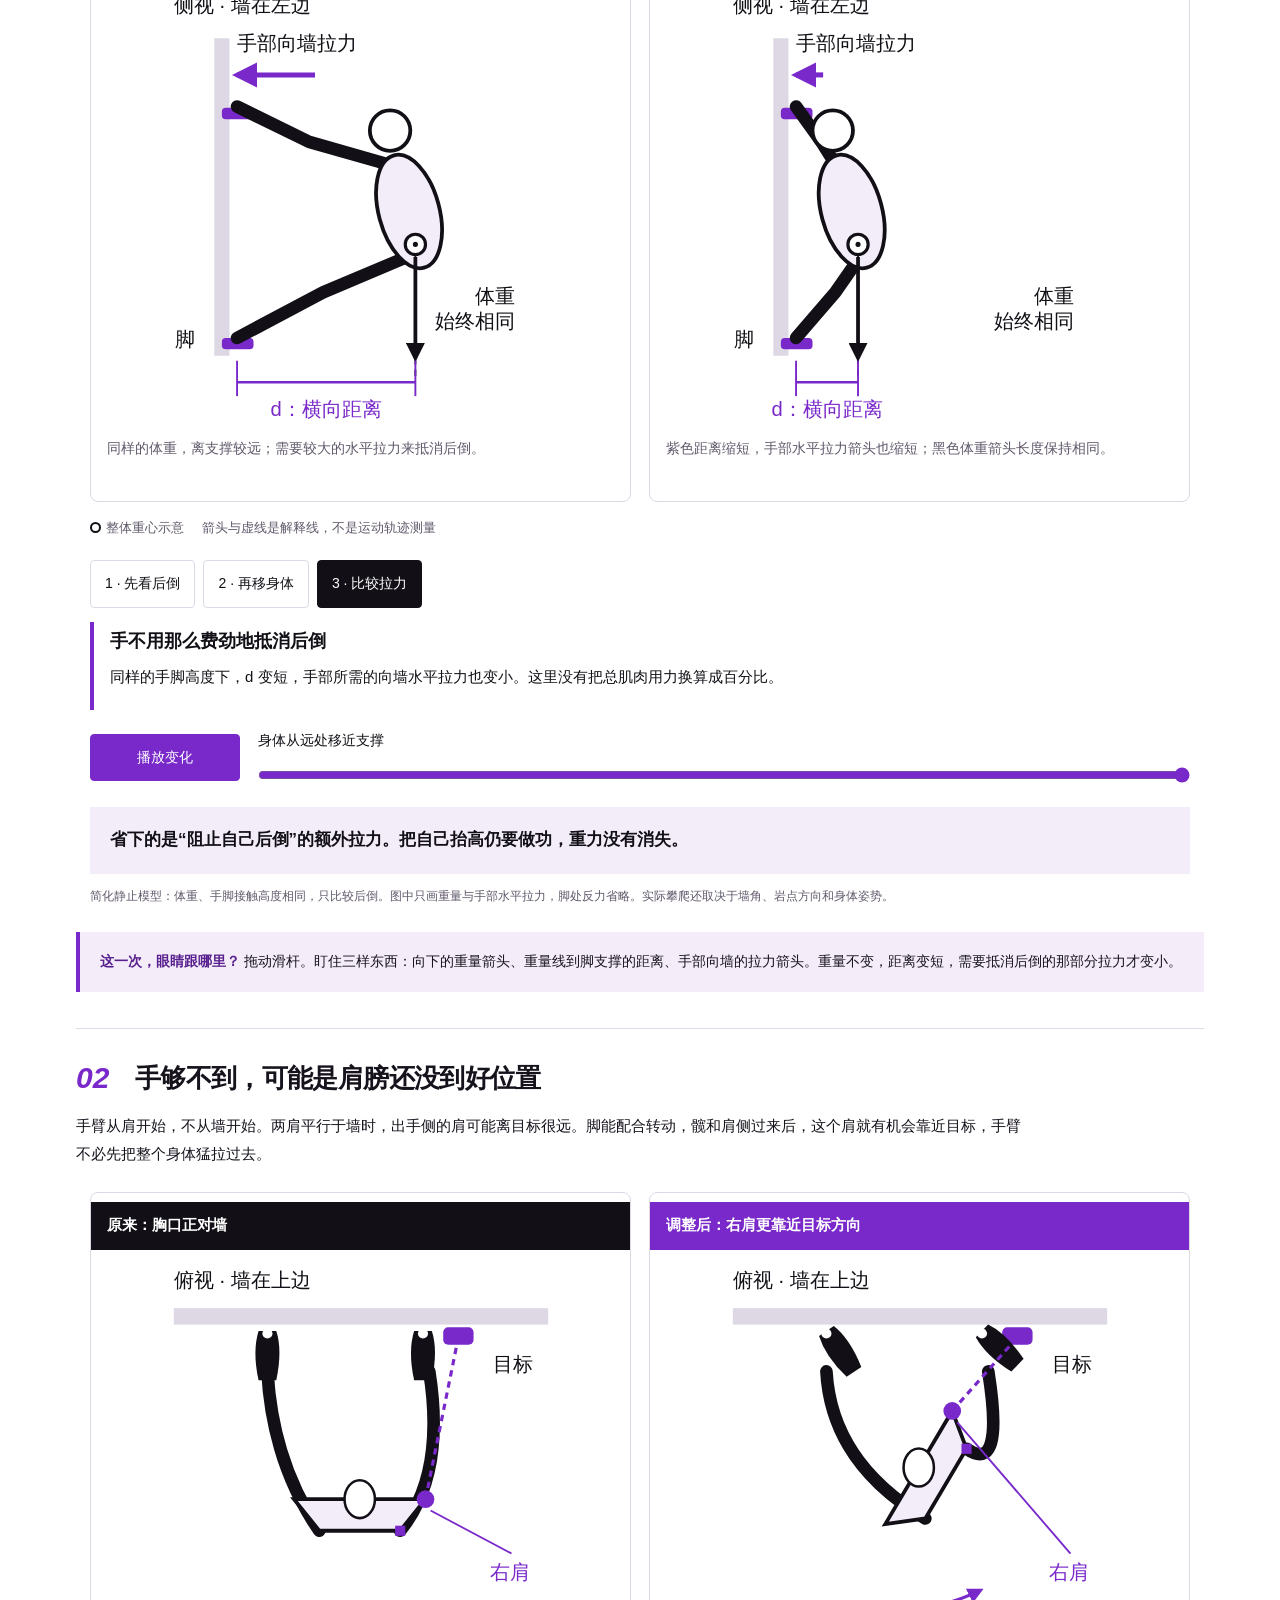
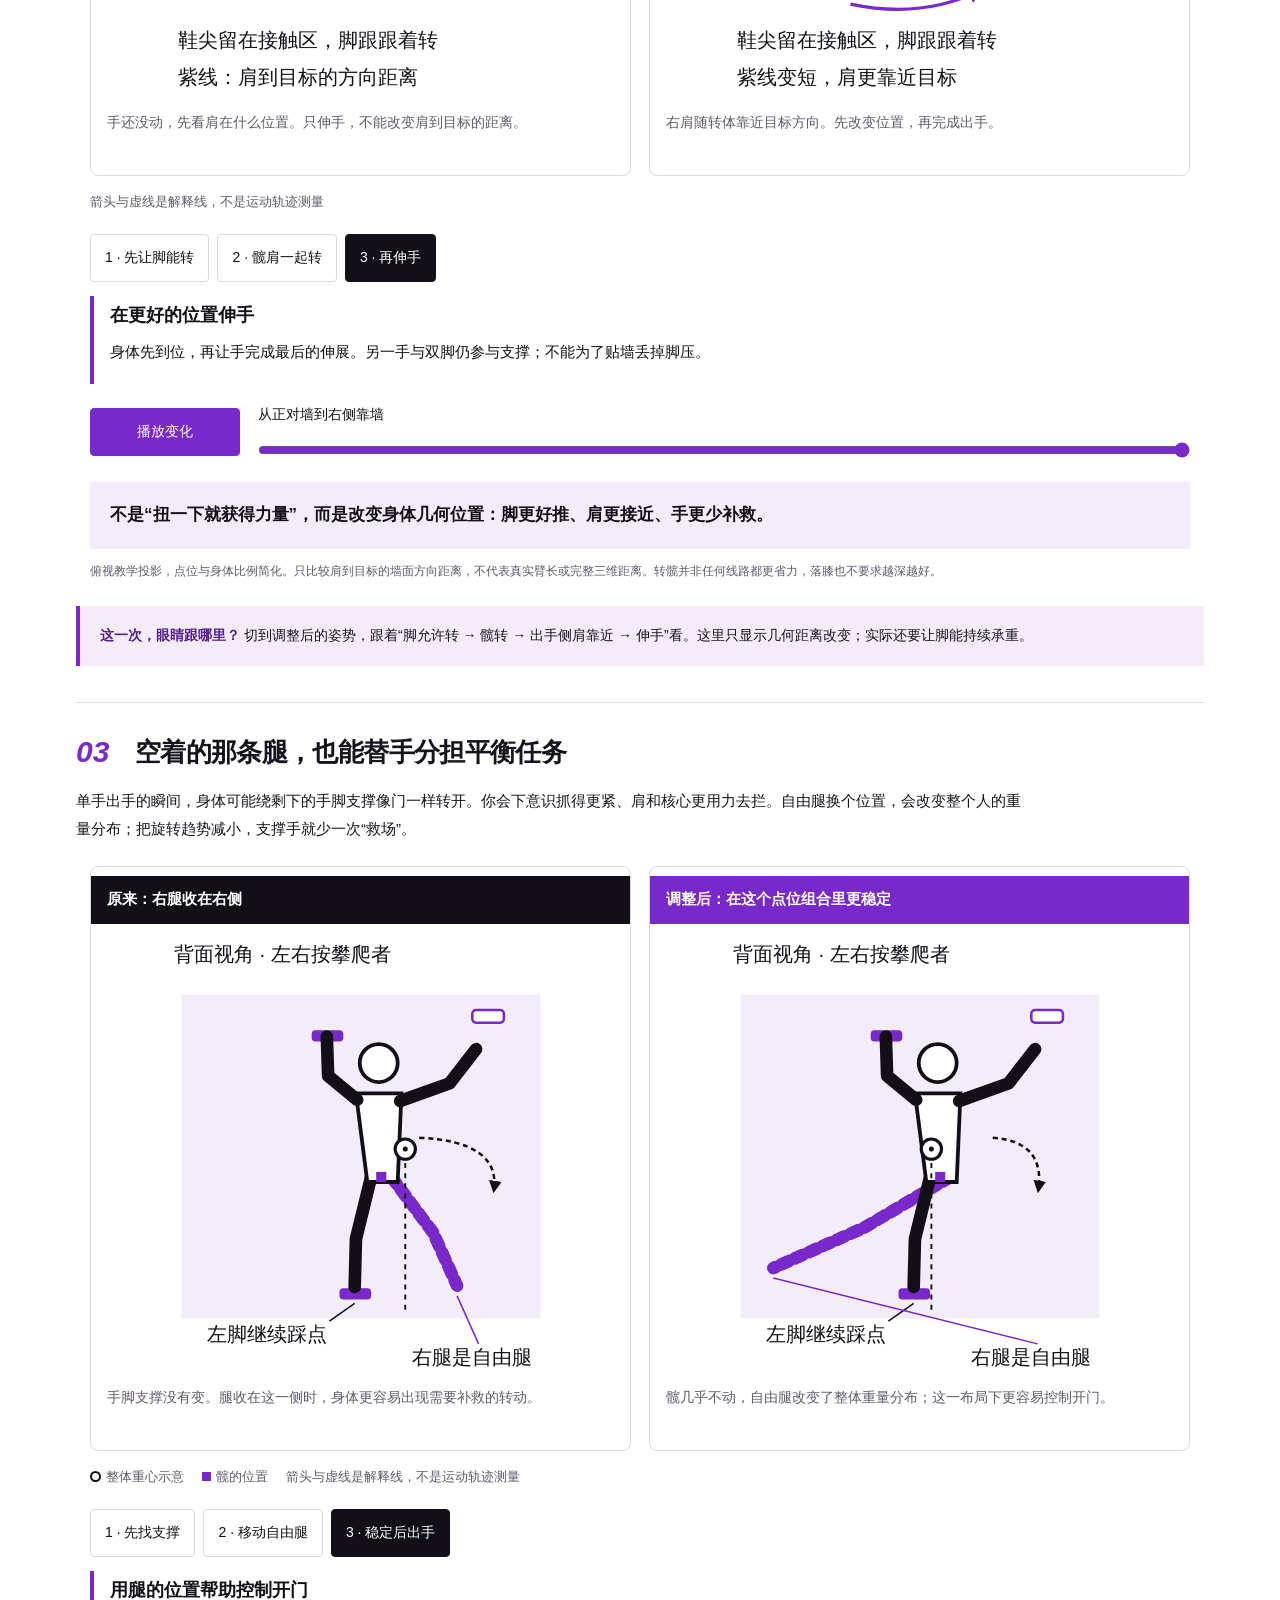
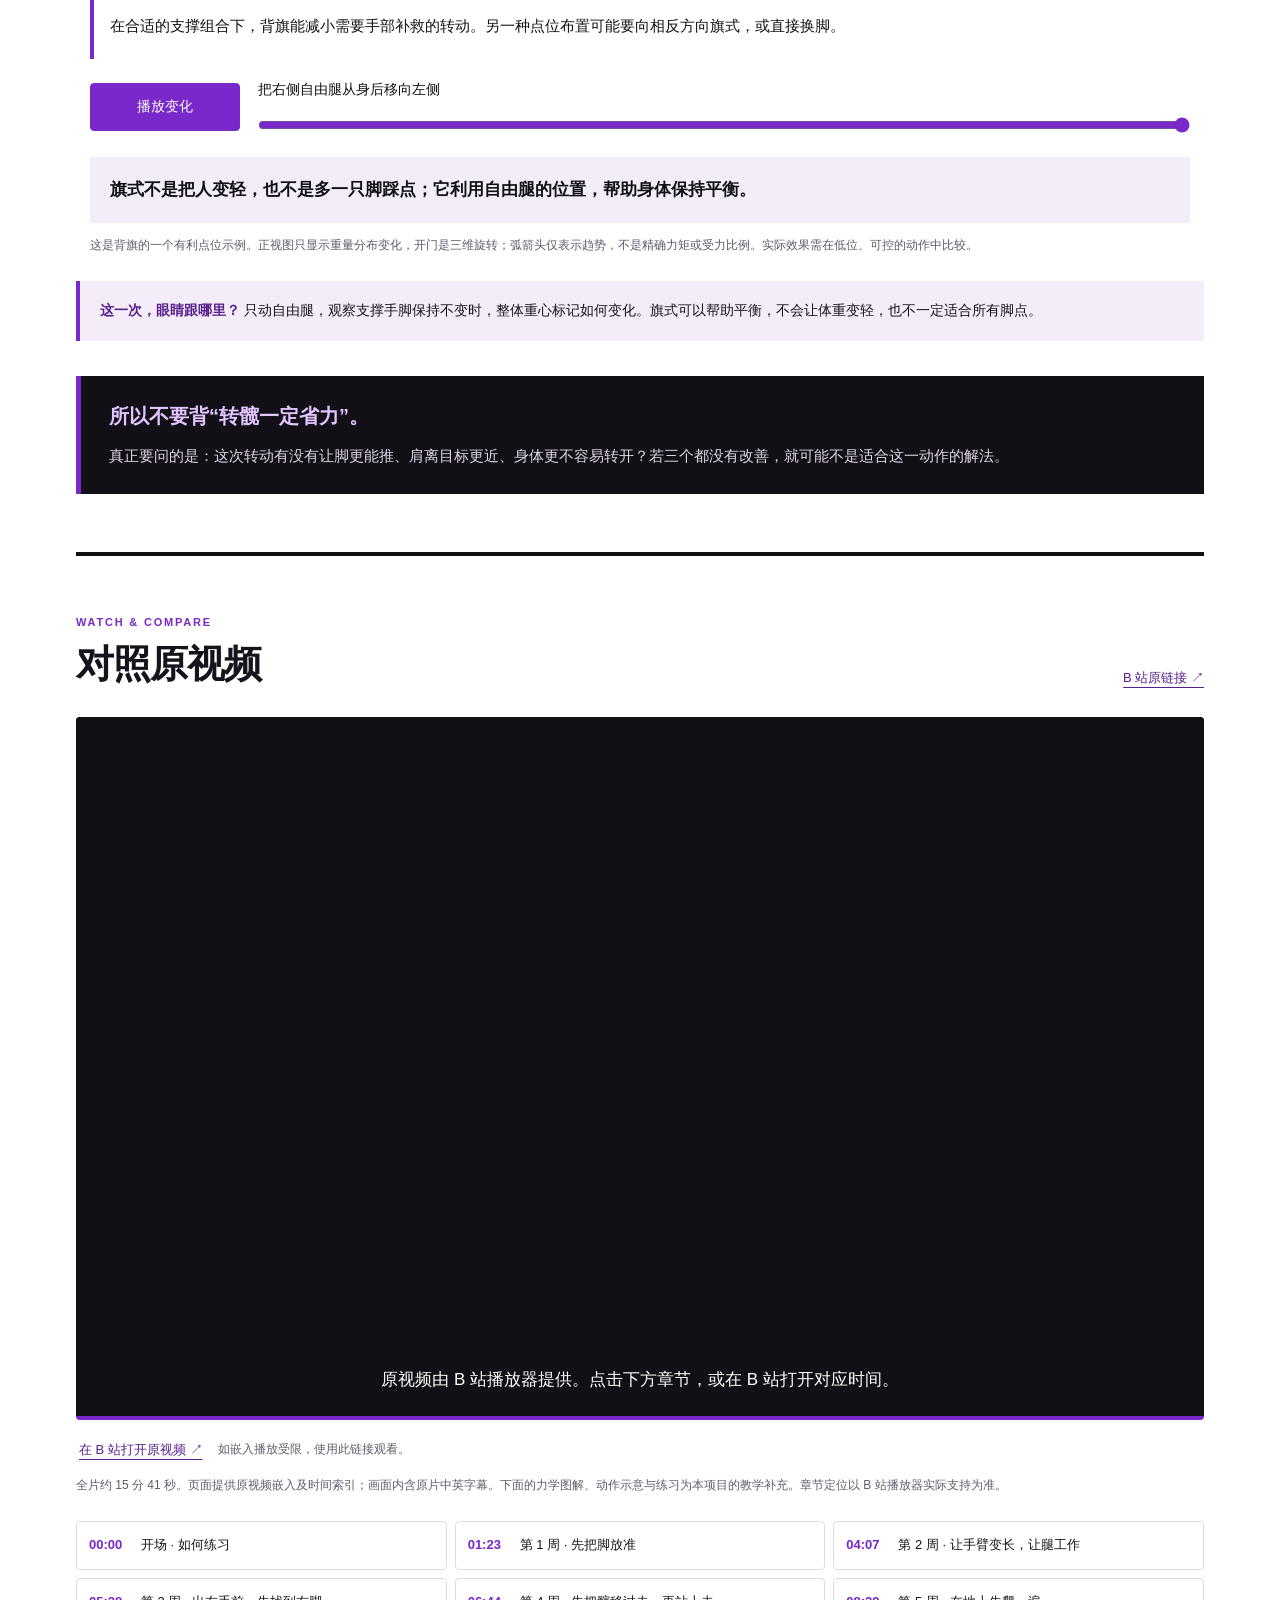
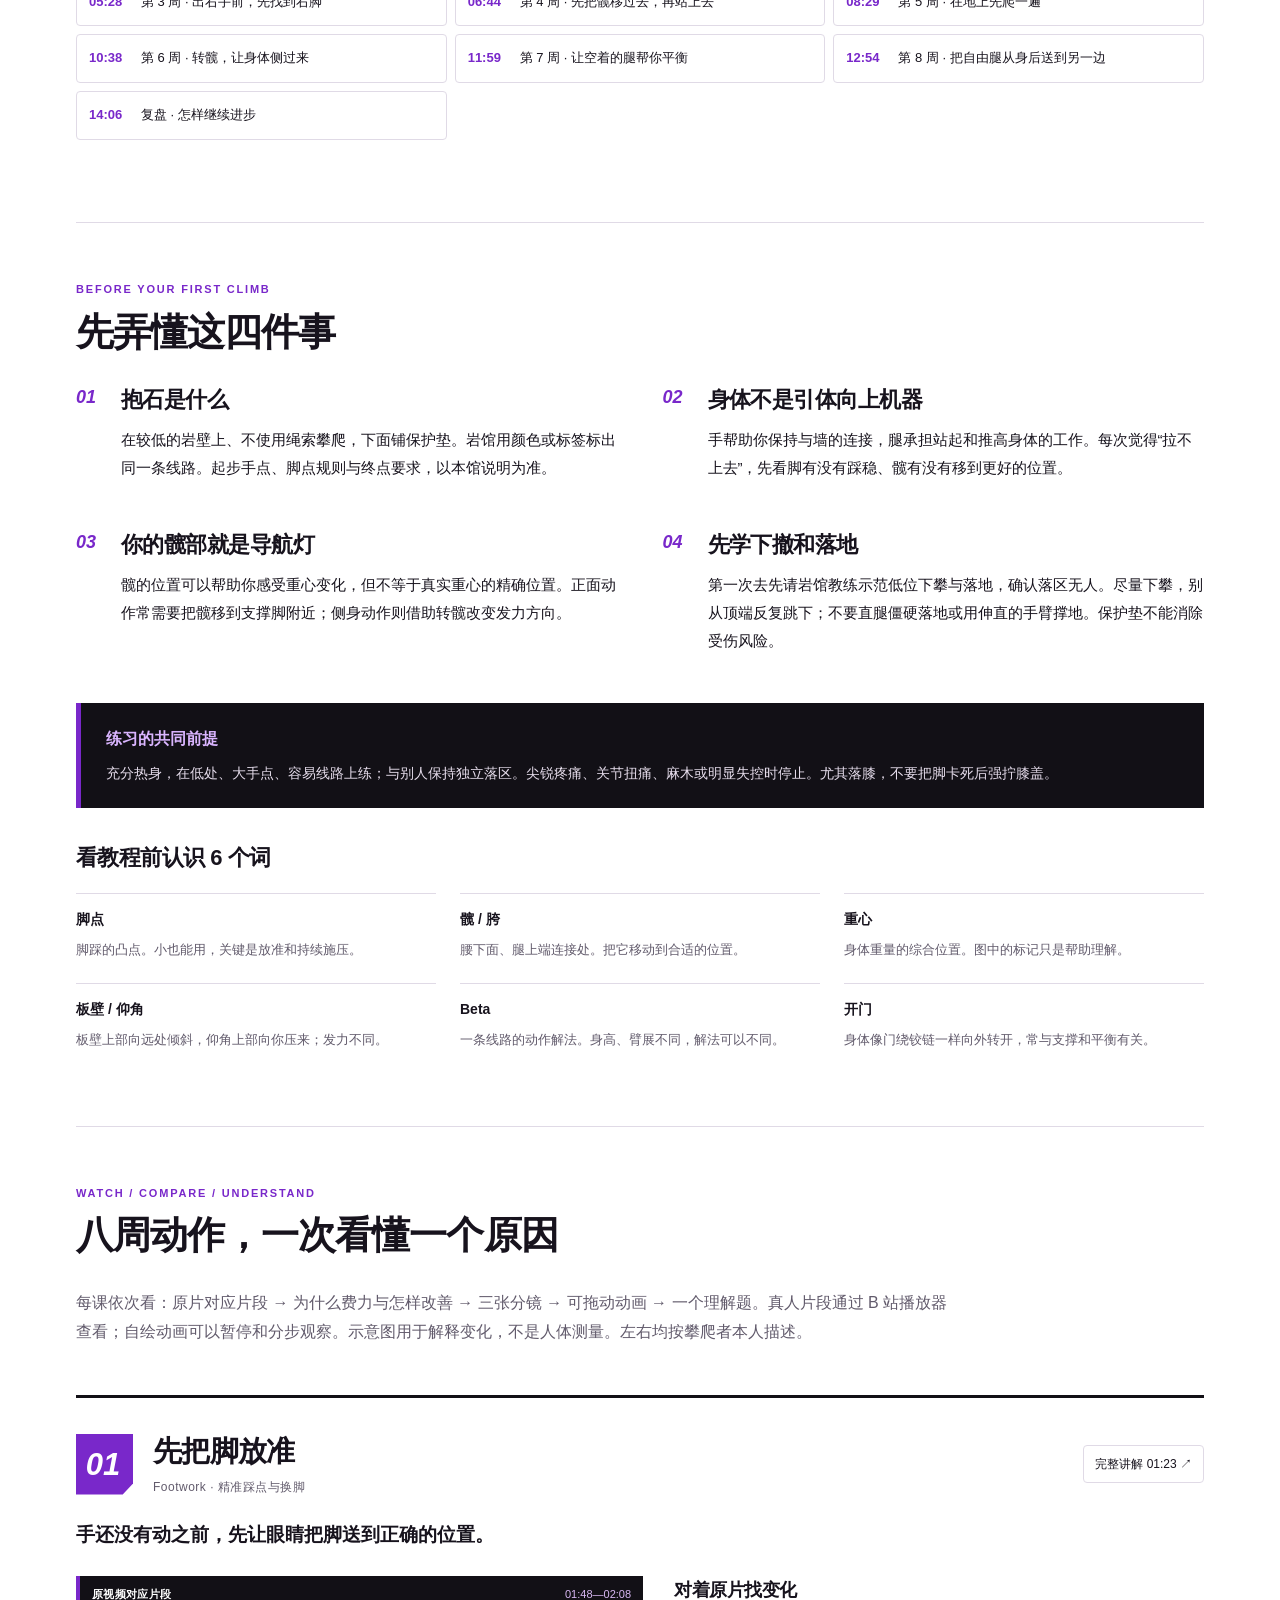
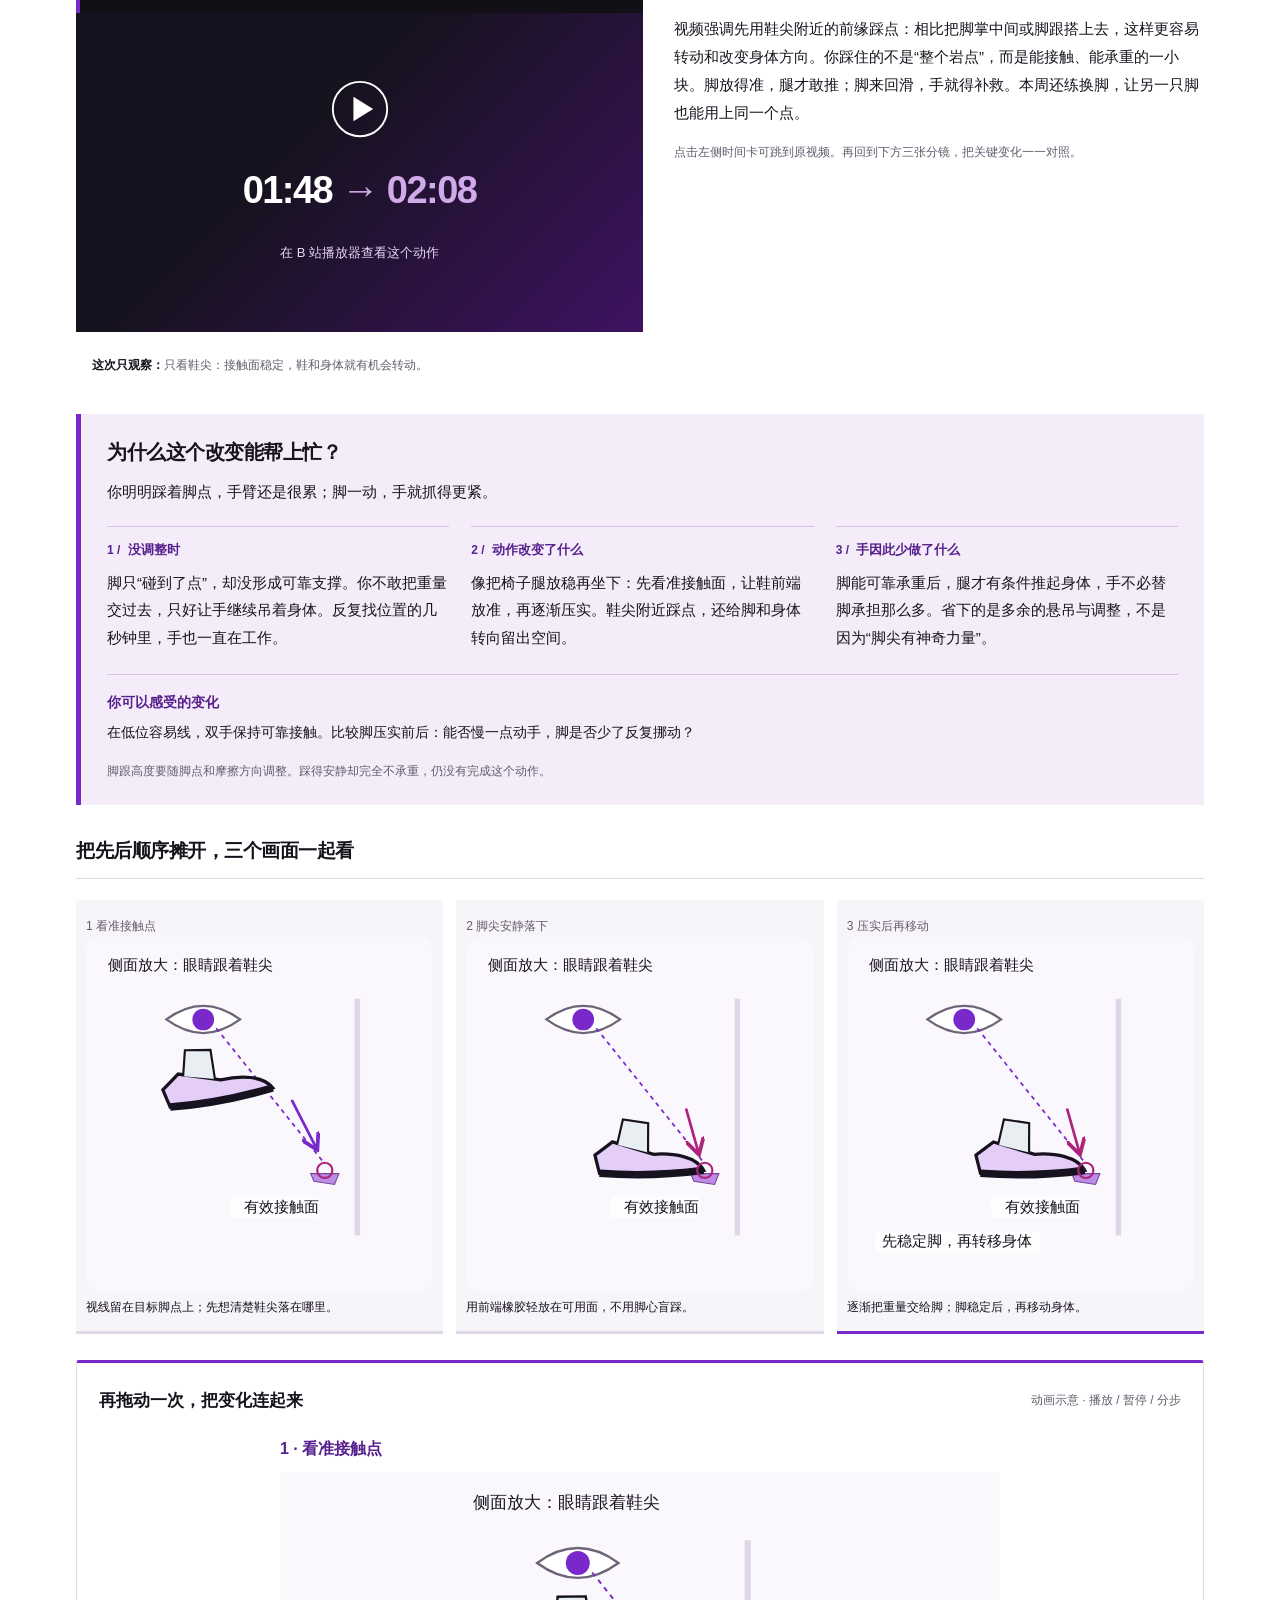
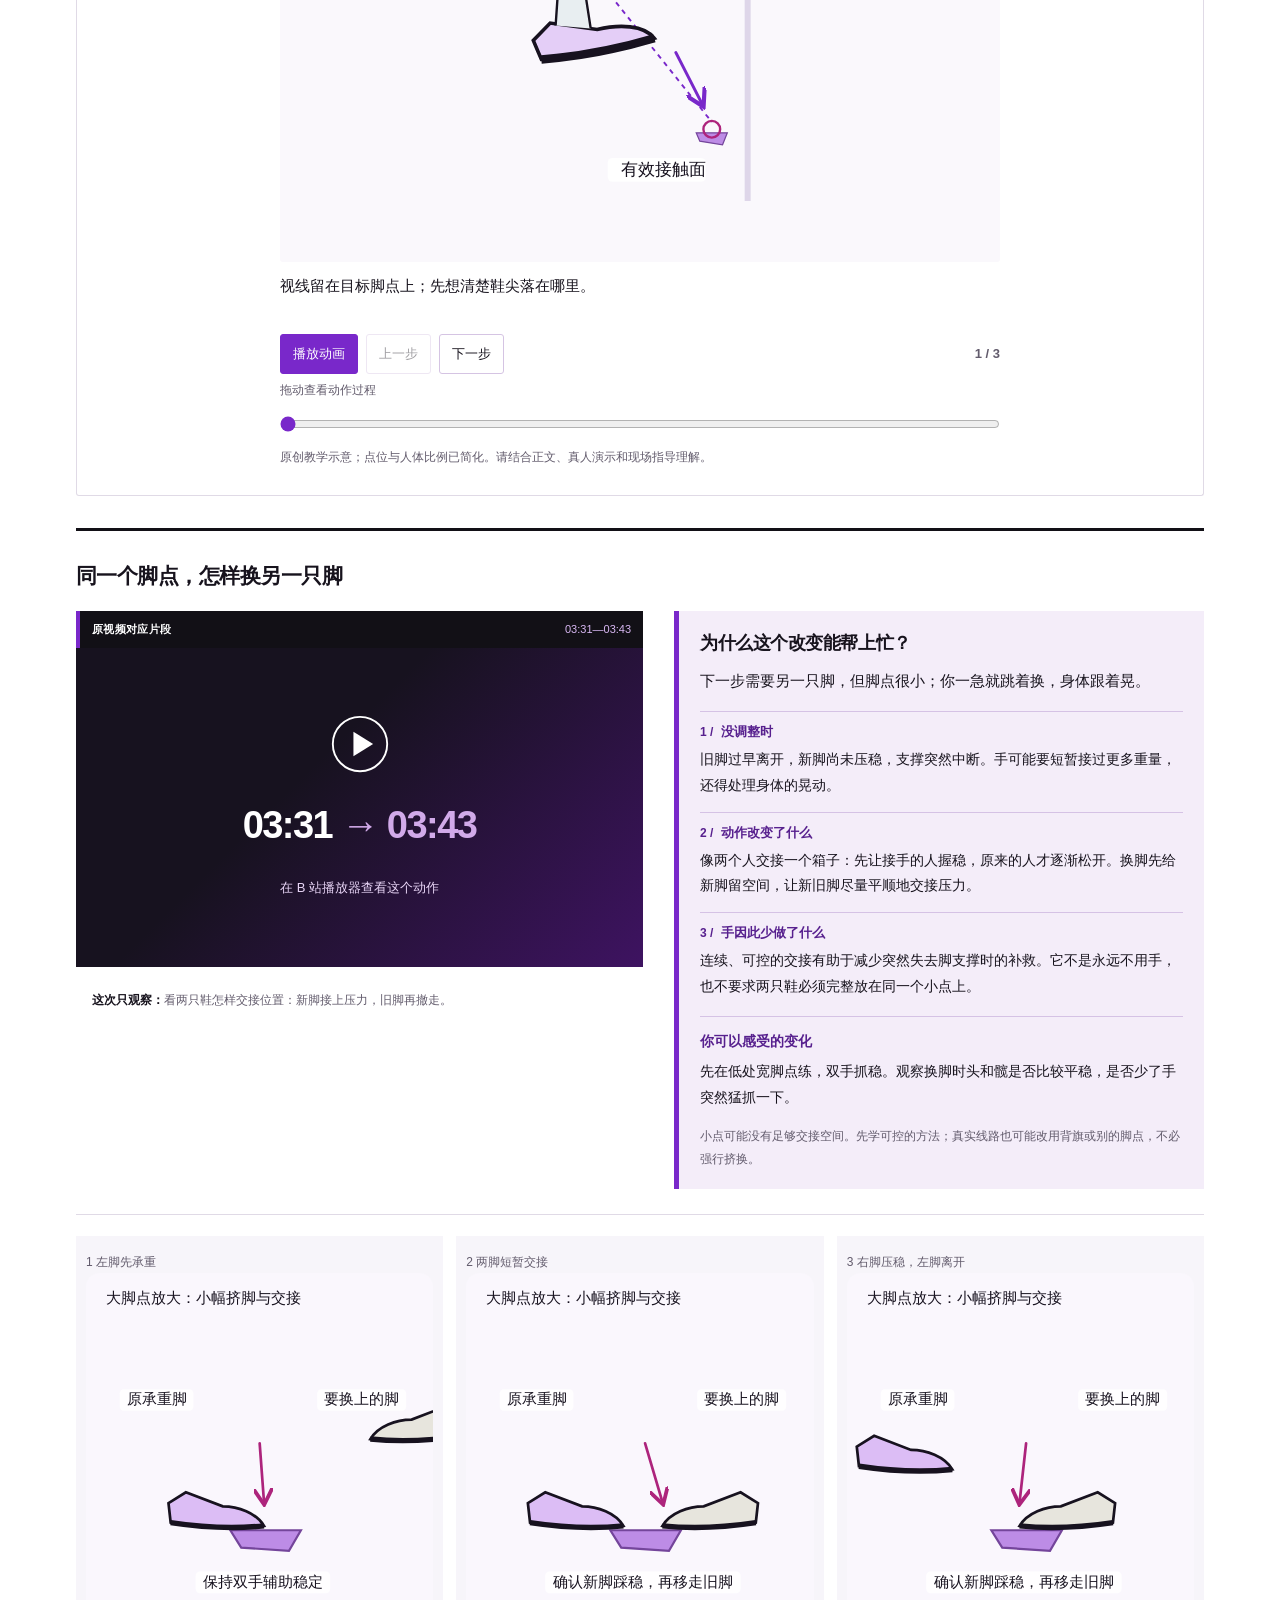
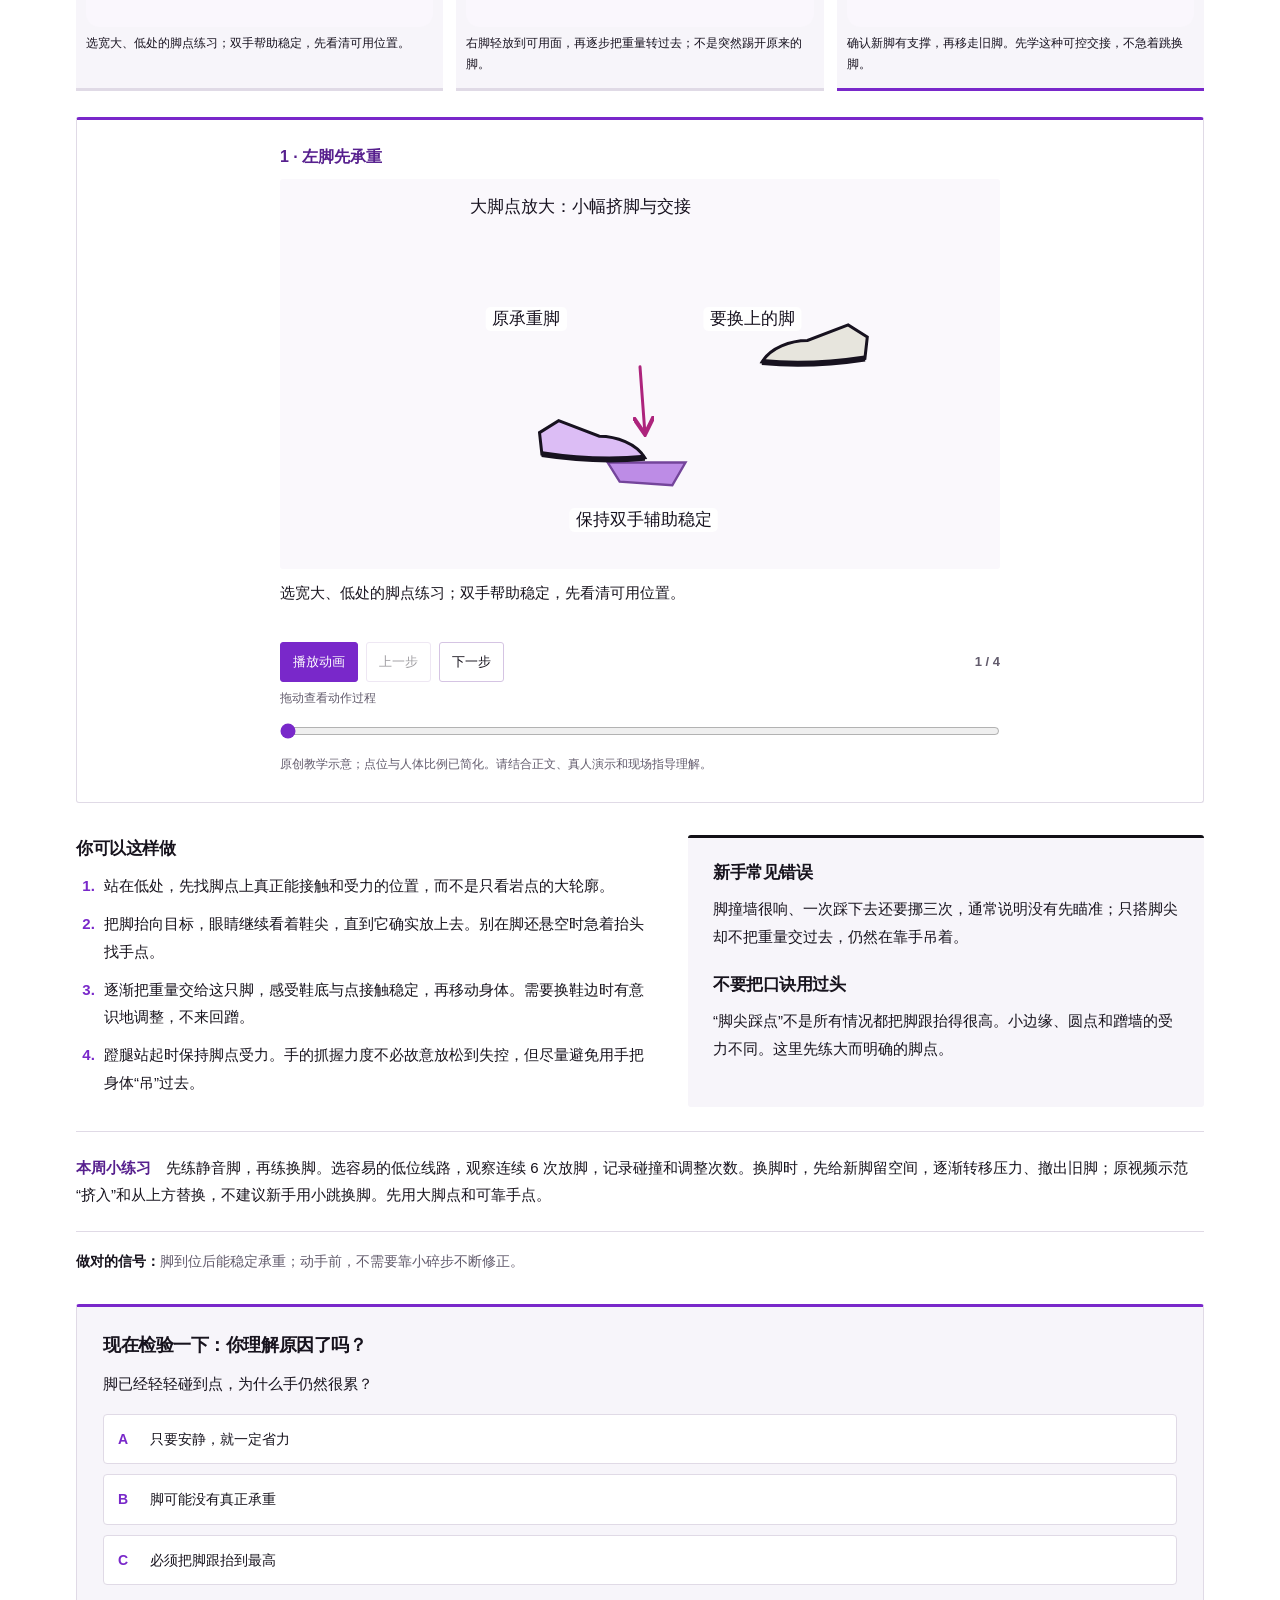
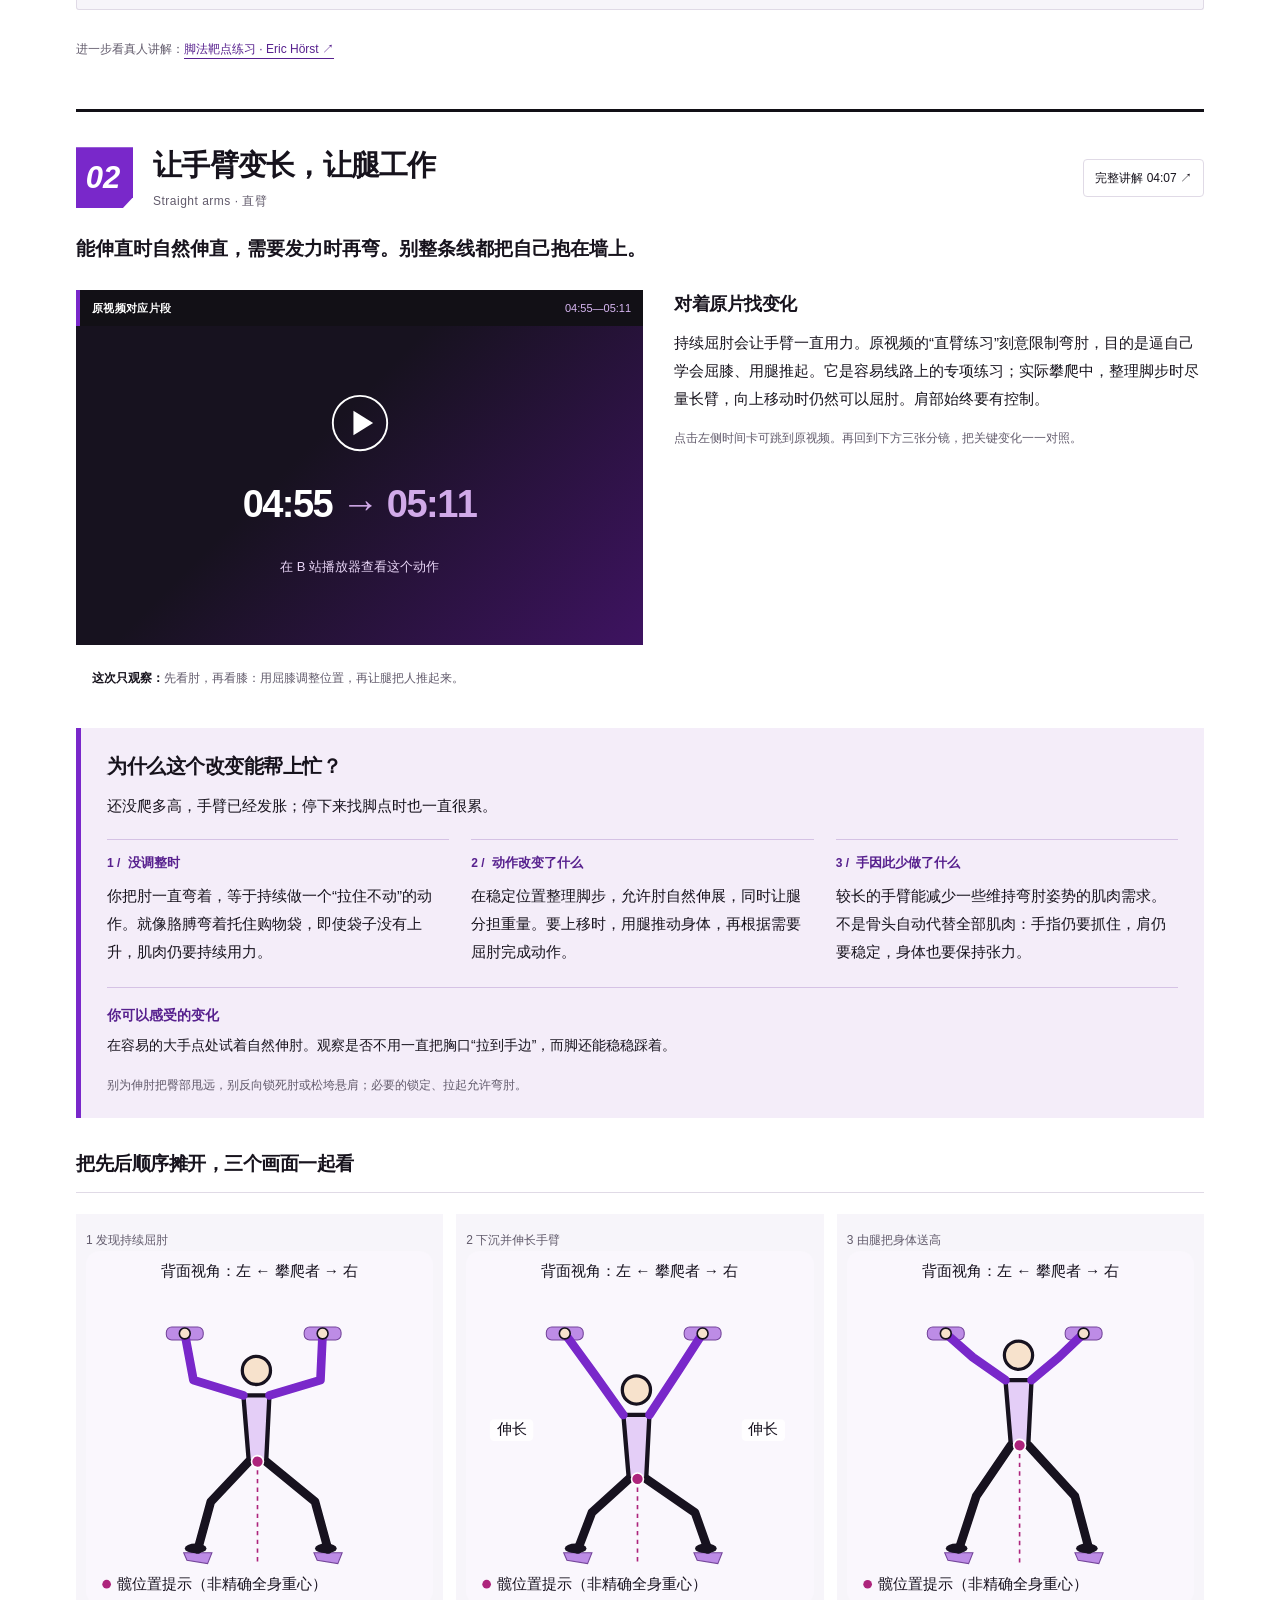
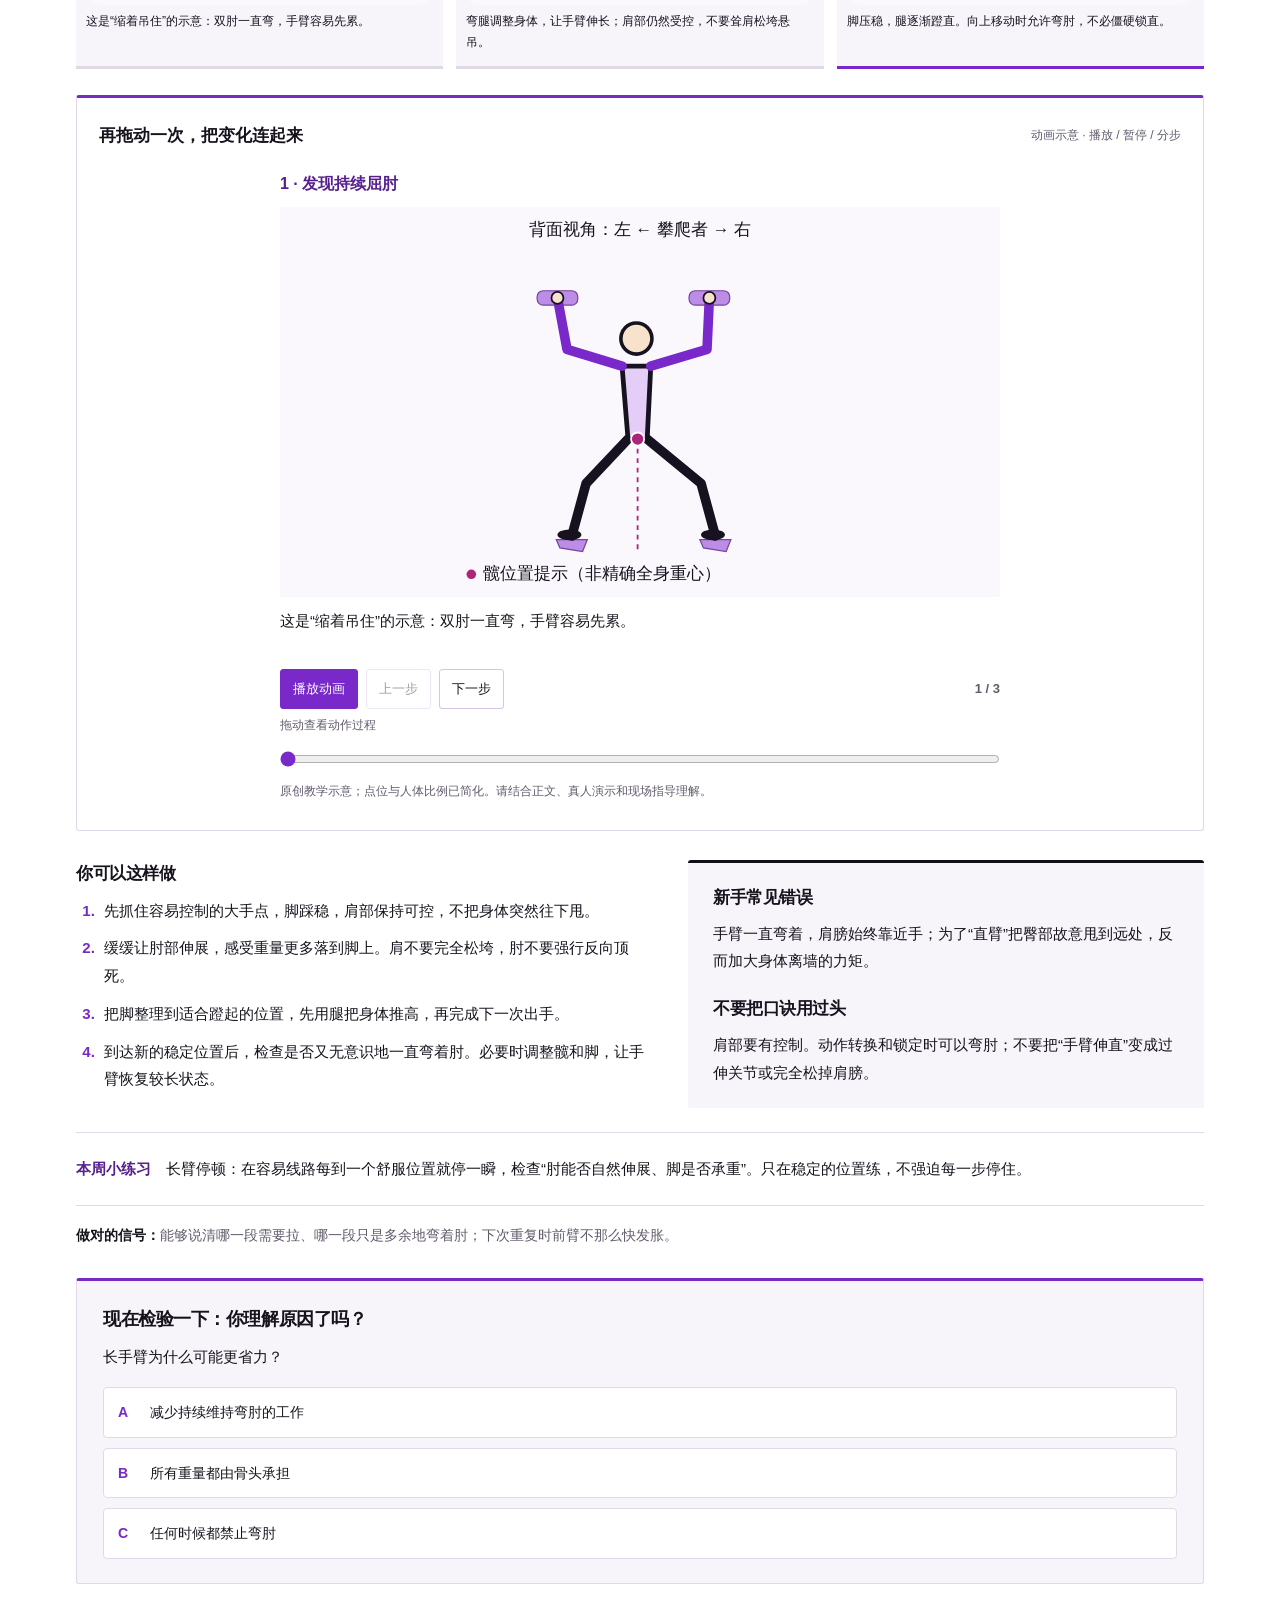
==== commit d46c982e: "Publish movement lab with 13 climbing sequences and straight-arm poses" ====
--- a/index.html
+++ b/index.html
@@ -11,7 +11,7 @@
 <link rel="canonical" href="https://scott1743.github.io/climbing-guide/">
 </head>
 <body>
-<header class="masthead"><a href="#" class="brand">Climbing Guide <span>TECHNIQUE / MECHANICS</span></a><nav aria-label="页面导航"><a href="#mechanics">为什么省力</a><a href="#lessons">动作图解</a><a href="#watch">原视频</a><a href="#practice">去岩馆练</a><a href="route-lab.html">摆点求解 ↗</a></nav></header>
+<header class="masthead"><a href="#" class="brand">Climbing Guide <span>TECHNIQUE / MECHANICS</span></a><nav aria-label="页面导航"><a href="#mechanics">为什么省力</a><a href="movement-lab.html">动作串联</a><a href="#lessons">动作图解</a><a href="#watch">原视频</a><a href="#practice">去岩馆练</a><a href="route-lab.html">摆点求解 ↗</a></nav></header>
 <main>
 <section class="intro"><div class="eyebrow">BOULDERING / 从动作，到原因</div><h1>脚、髋、肩。<br><em>看懂省力<br class="hero-break">发生在哪里。</em></h1><p class="lead">转髋之后，手为什么没那么累？<br>先看懂支撑、距离和平衡，再跟着分步动画练动作。</p><div class="intro-links"><a class="primary" href="#mechanics">先看懂为什么省力 <span>↓</span></a><a href="#watch">对照原视频 →</a></div><div class="intro-note">Sara Wade 八周入门课 · 原片对照 × 因果动画 × 三步分镜</div></section>
 <section class="lab-entry" aria-label="摆点求解实验室"><div><h3>把你看到的线路，摆出来。</h3><p>拖放岩点，设置身高和起终点，生成可分步播放的 SVG 候选解法。</p></div><a class="primary" href="route-lab.html">进入 Beta Lab ↗</a></section>
--- a/route-lab.css
+++ b/route-lab.css
@@ -3,3 +3,7 @@
 .mobile-preview{display:none}.mobile-preview svg{width:100%;height:auto;display:block}@media(max-width:760px){.mobile-preview{display:block;background:#f5f2f8;border:1px solid var(--line);margin:12px 0}.mobile-preview svg{max-height:470px}}
 
 @media(max-width:760px){#result-content{display:flex;flex-direction:column}#route-options{order:0}#route-overview{order:1}.step-heading{order:2;margin-top:5px;padding-top:10px}.mobile-preview{order:3}.playback-tools{order:4}.step-progress{order:5}.step-reason{order:6}.contact-summary{order:7}.export-row{order:8}.steps-detail{order:9}#result-content>.lab-help:last-child{order:10}}
+
+.scale-summary{padding:8px 10px;background:#f3edf8;border-left:3px solid #b88add;color:#493e55}.solver-status{white-space:pre-line}#empty-traverse{font-size:12px;margin-top:8px}
+
+.arm-posture{border:1px solid #ded5e7;padding:12px;margin:15px 0;background:#fcfaff}.arm-title{font-size:12px;display:block;color:#493e55}.arm-angles{display:grid;grid-template-columns:1fr 1fr;gap:7px;margin:10px 0}.arm-card{background:#f0edf4;padding:7px 10px;display:flex;justify-content:space-between;gap:6px;align-items:center}.arm-card span{font-size:10px;color:#655b70}.arm-card b{font-size:20px;line-height:1.2}.arm-card.extended{background:#eee0fc;color:#6420aa}.arm-posture p{font-size:12px;line-height:1.7;margin:8px 0;color:#493e55}.arm-posture small{display:block;font-size:10px;color:#655b70;line-height:1.7}@media(max-width:760px){.arm-posture{order:7}}
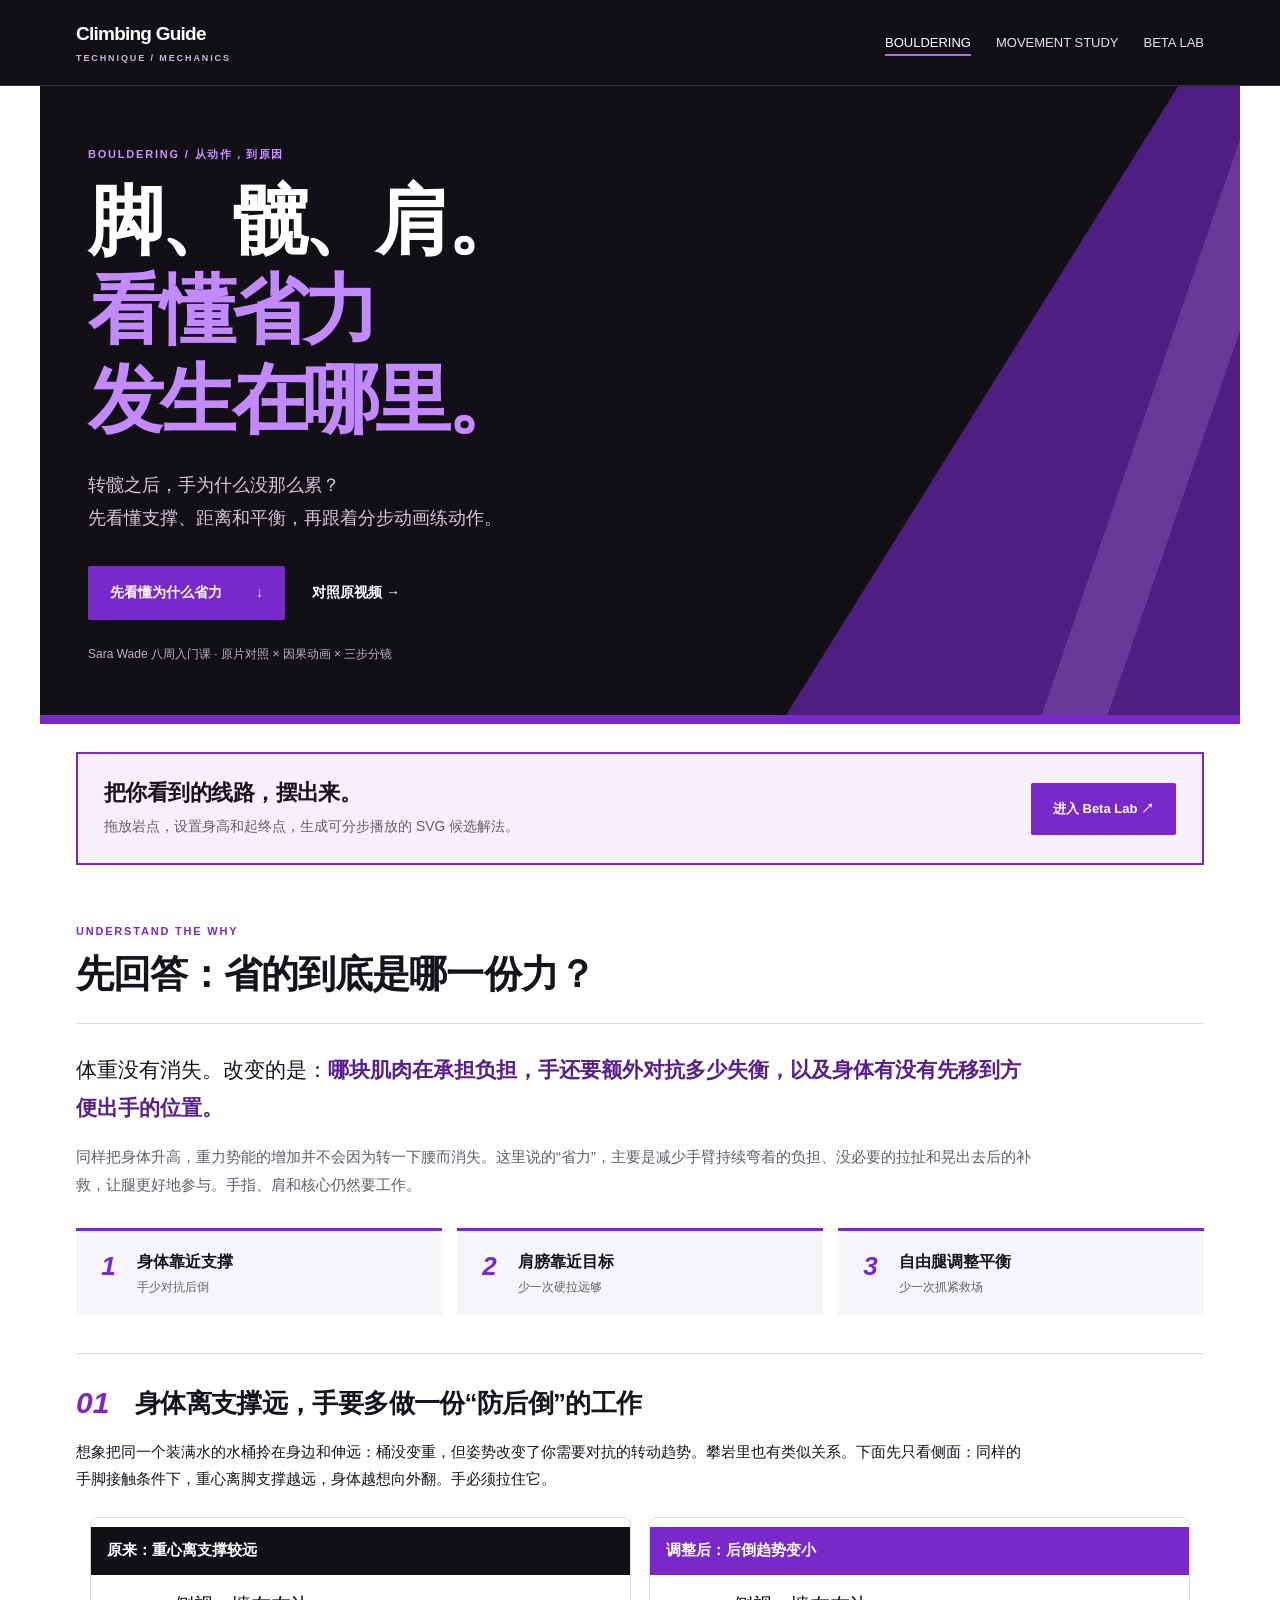
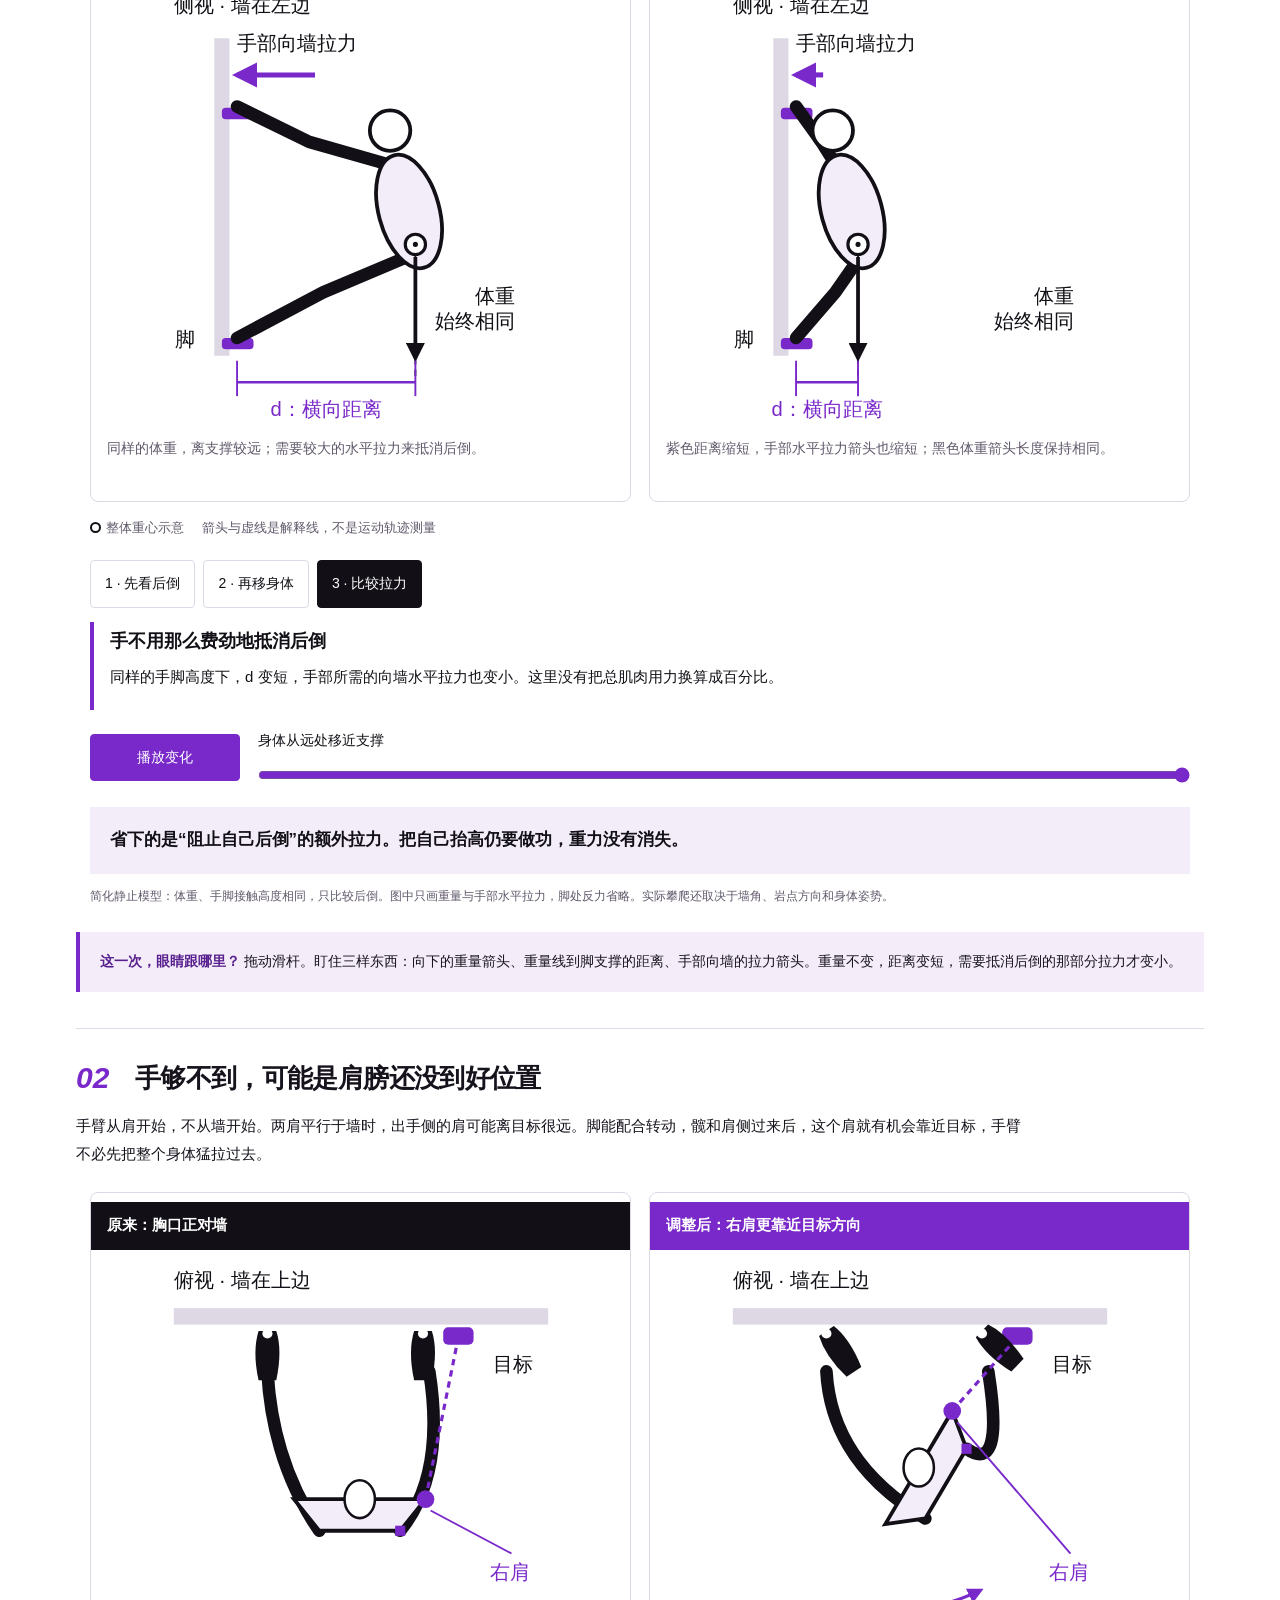
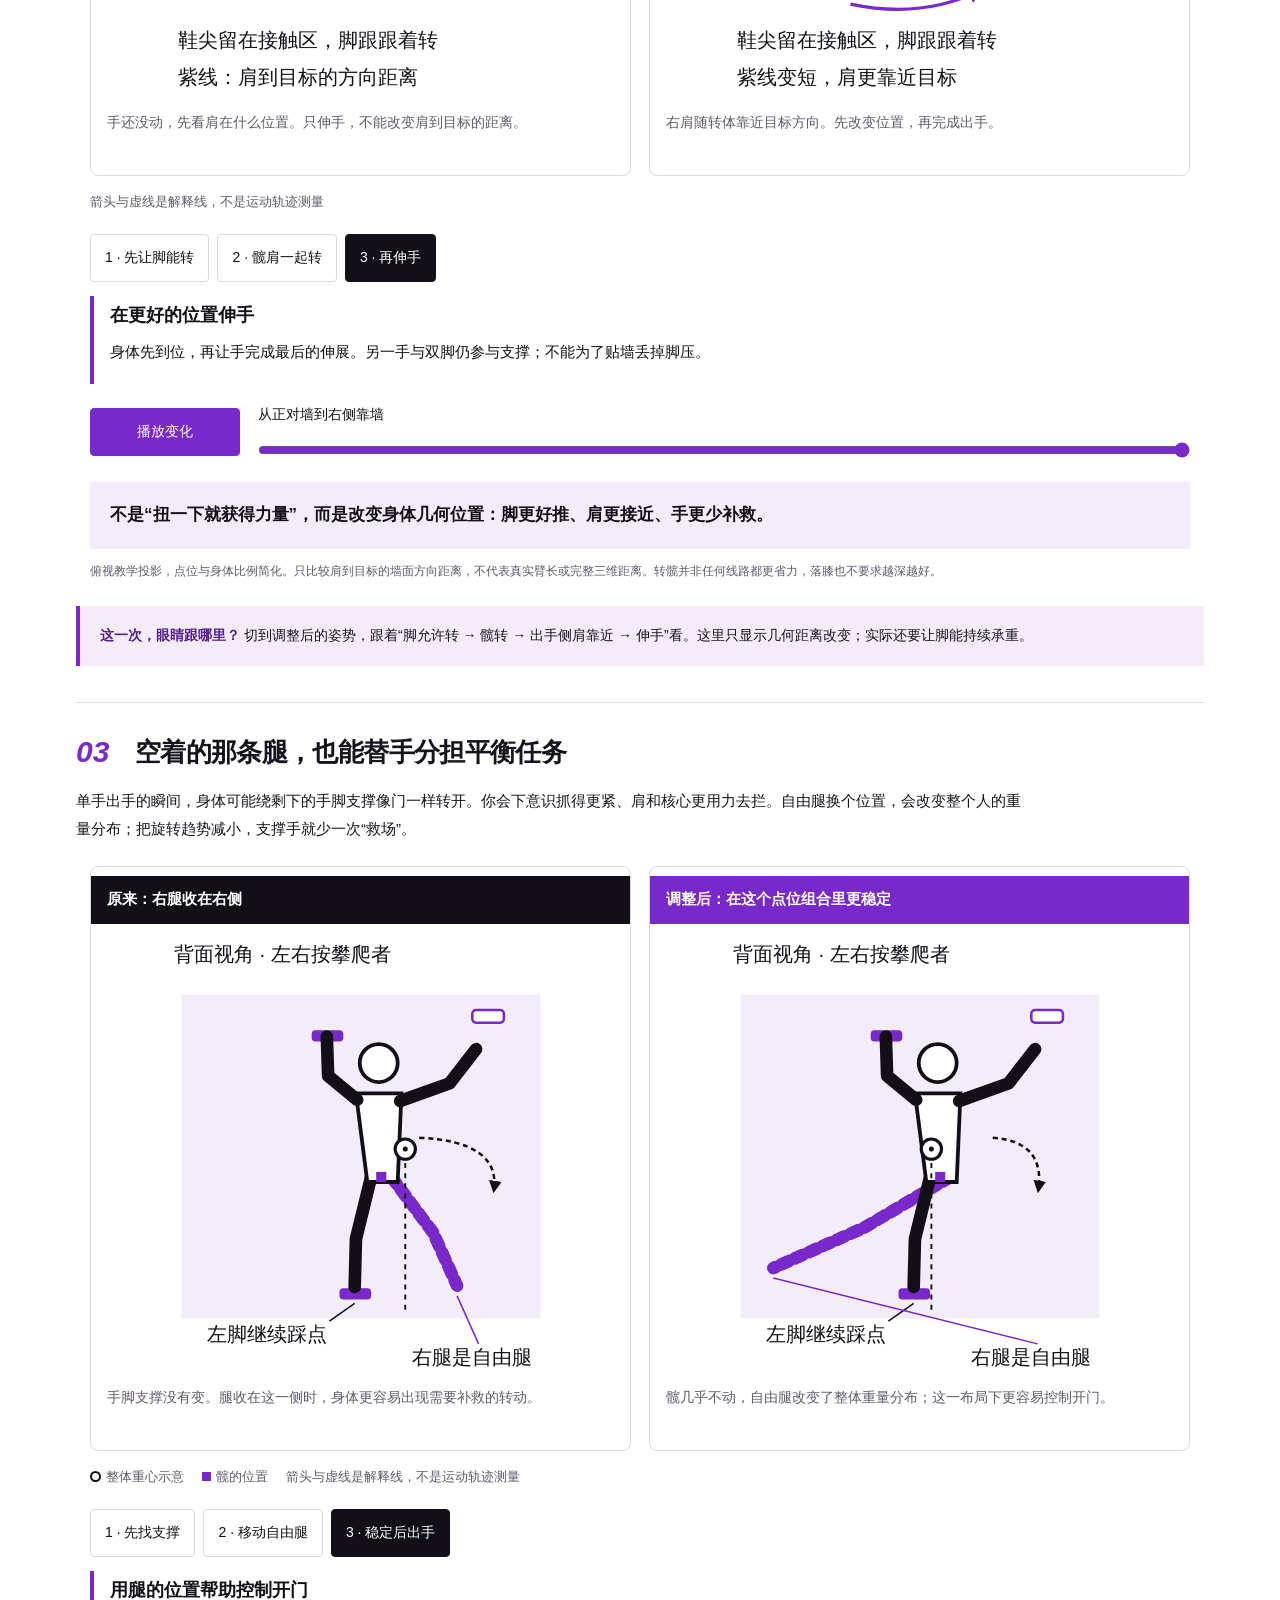
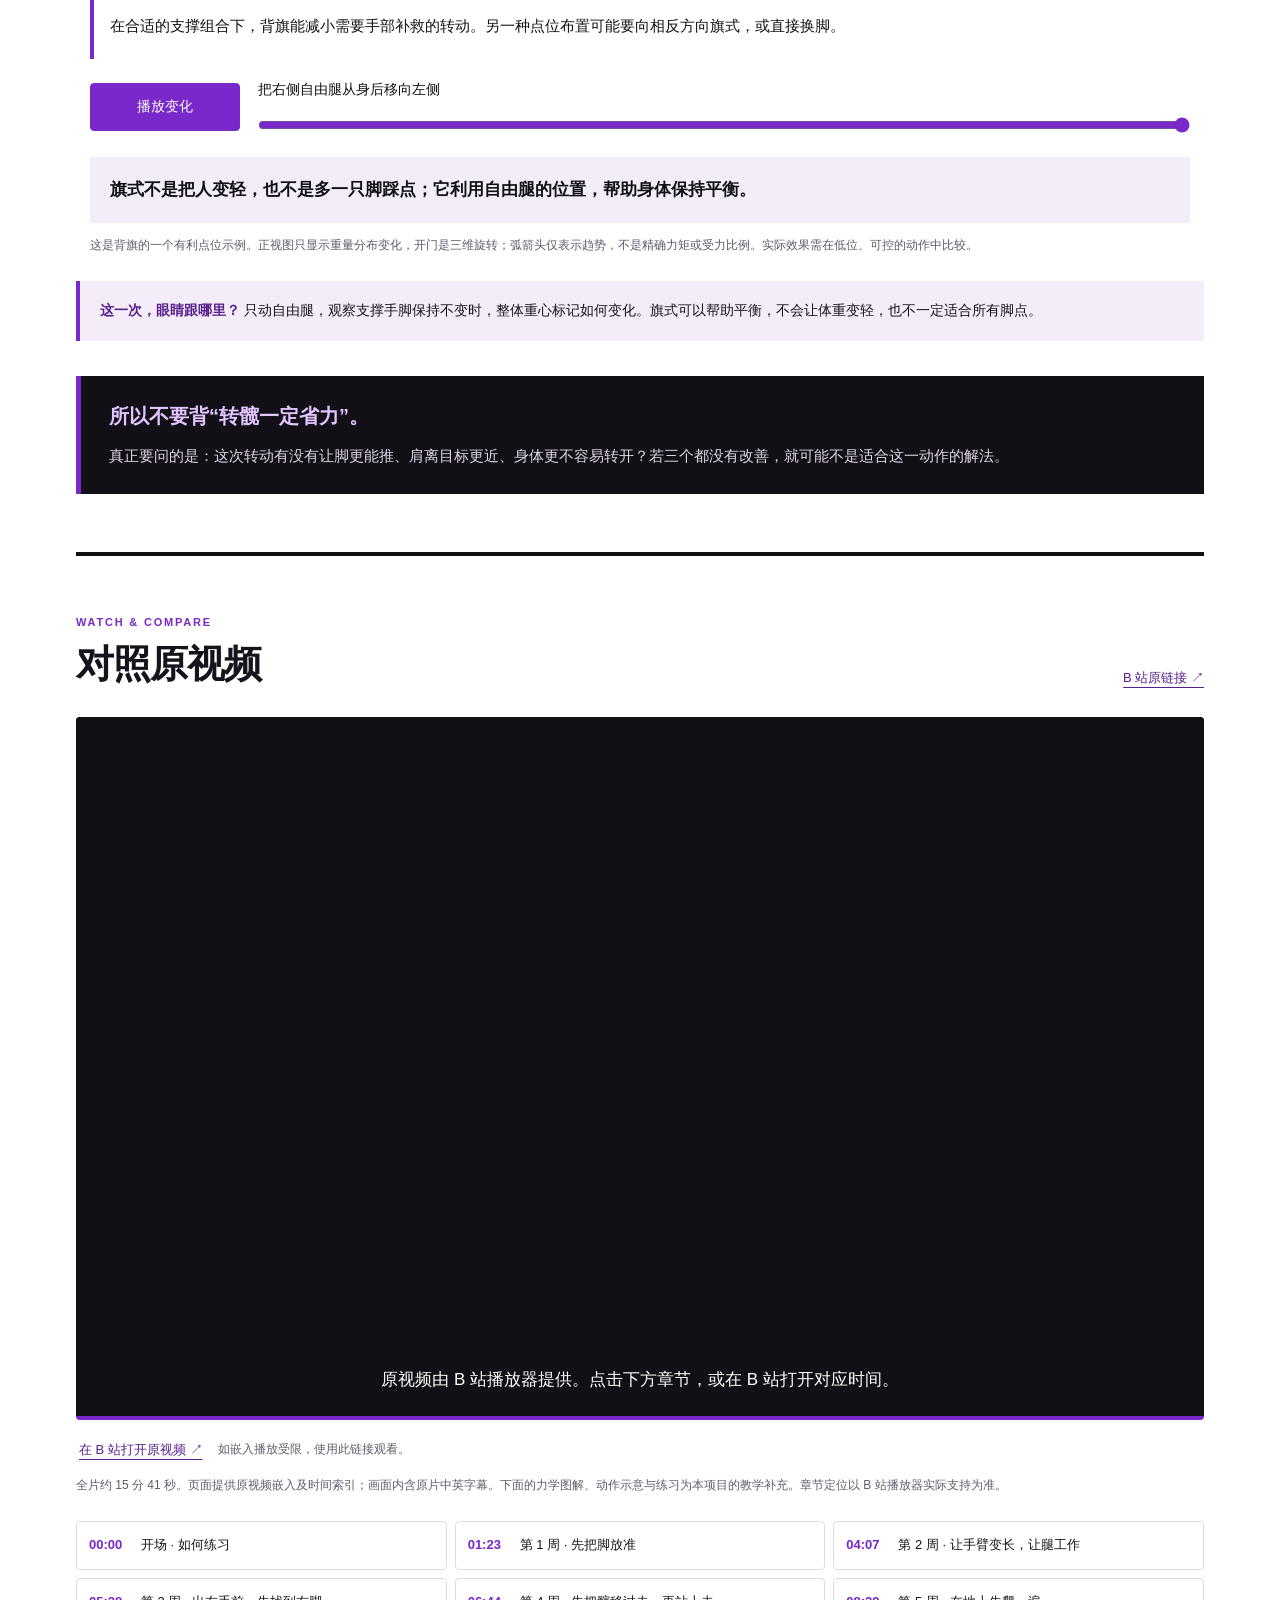
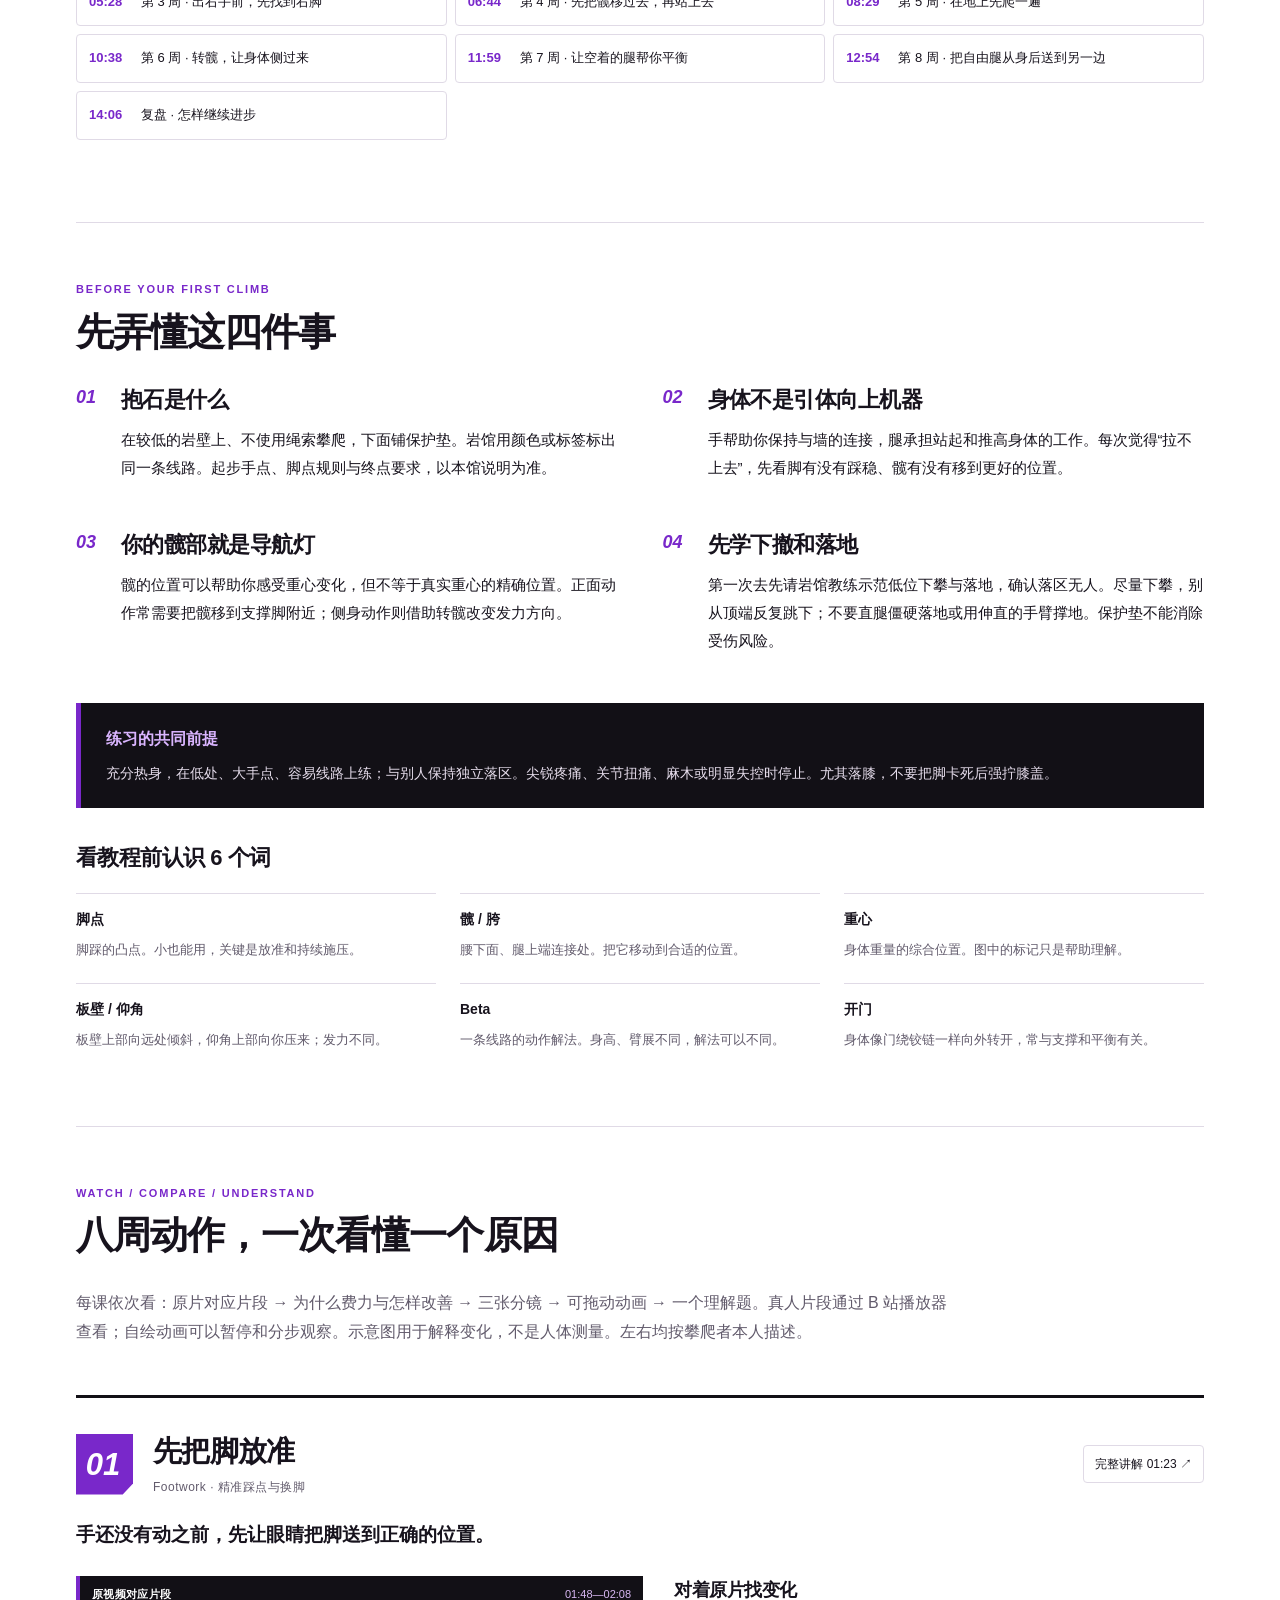
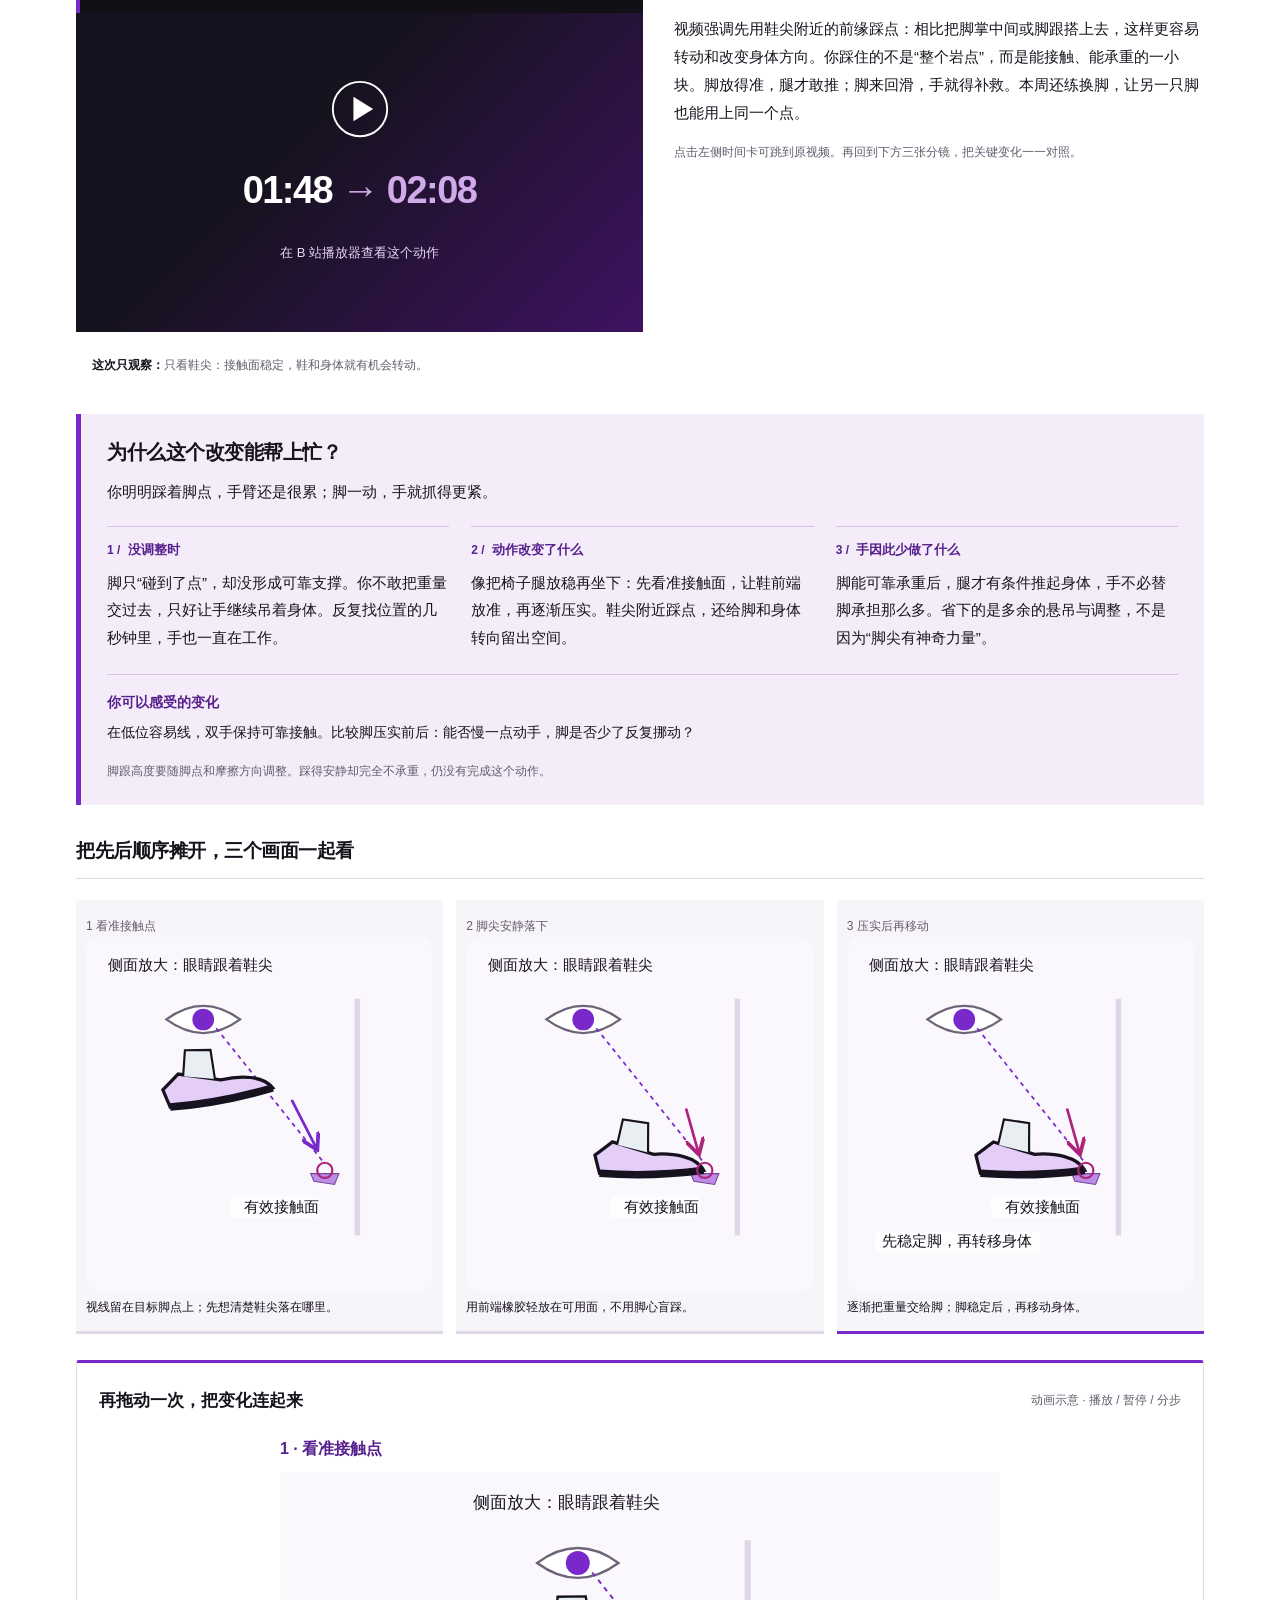
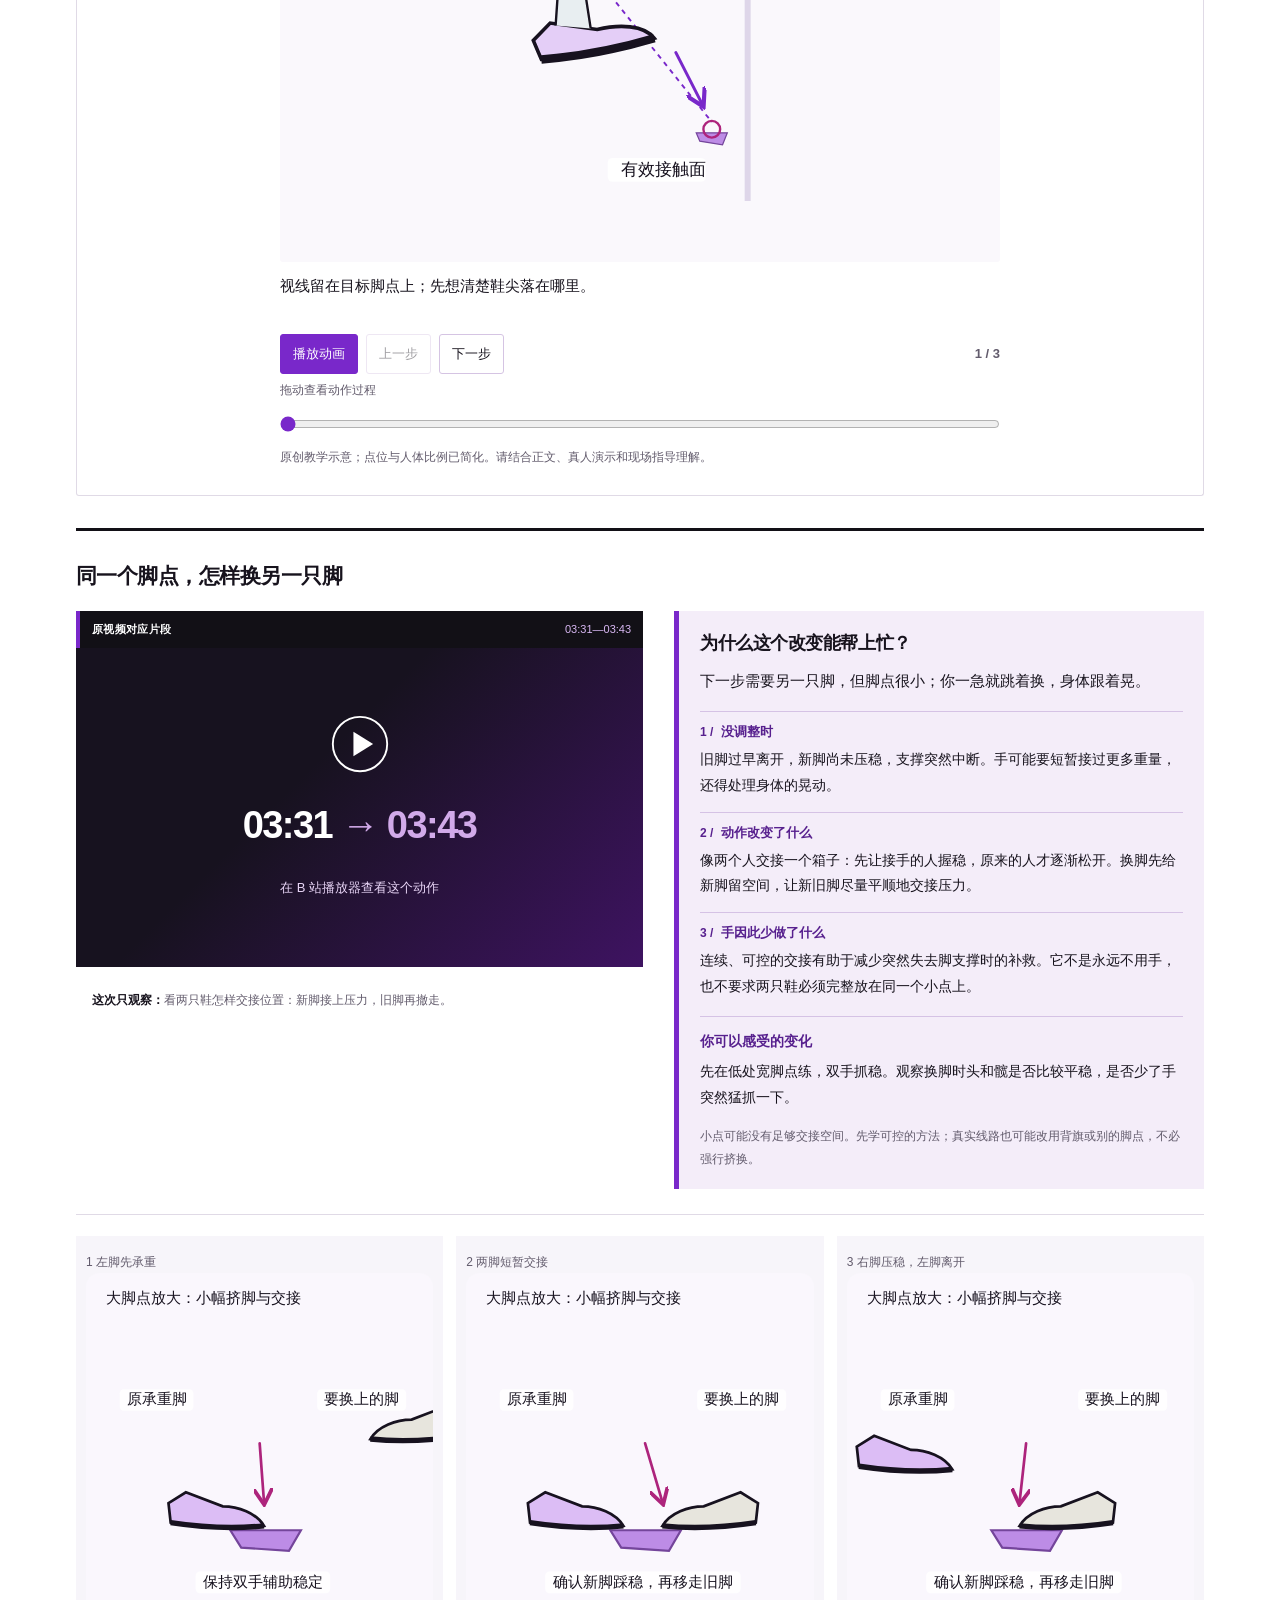
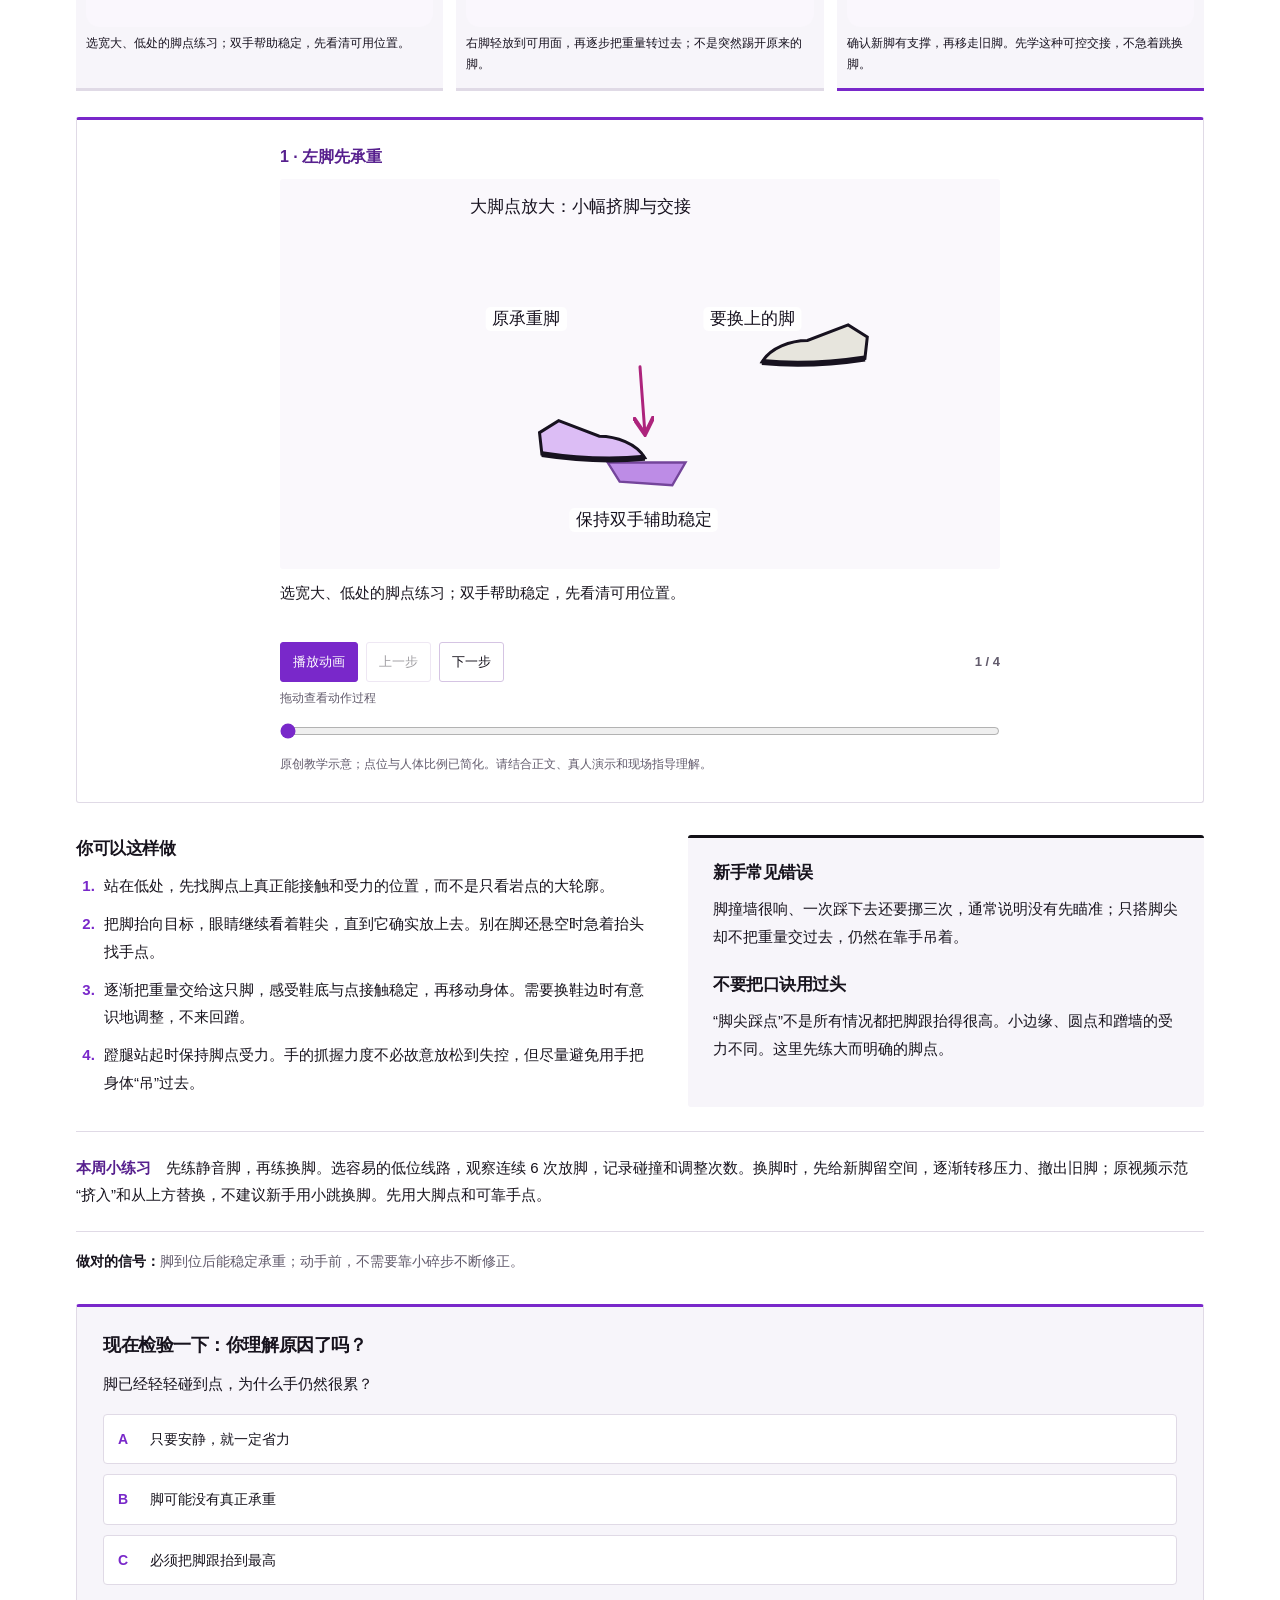
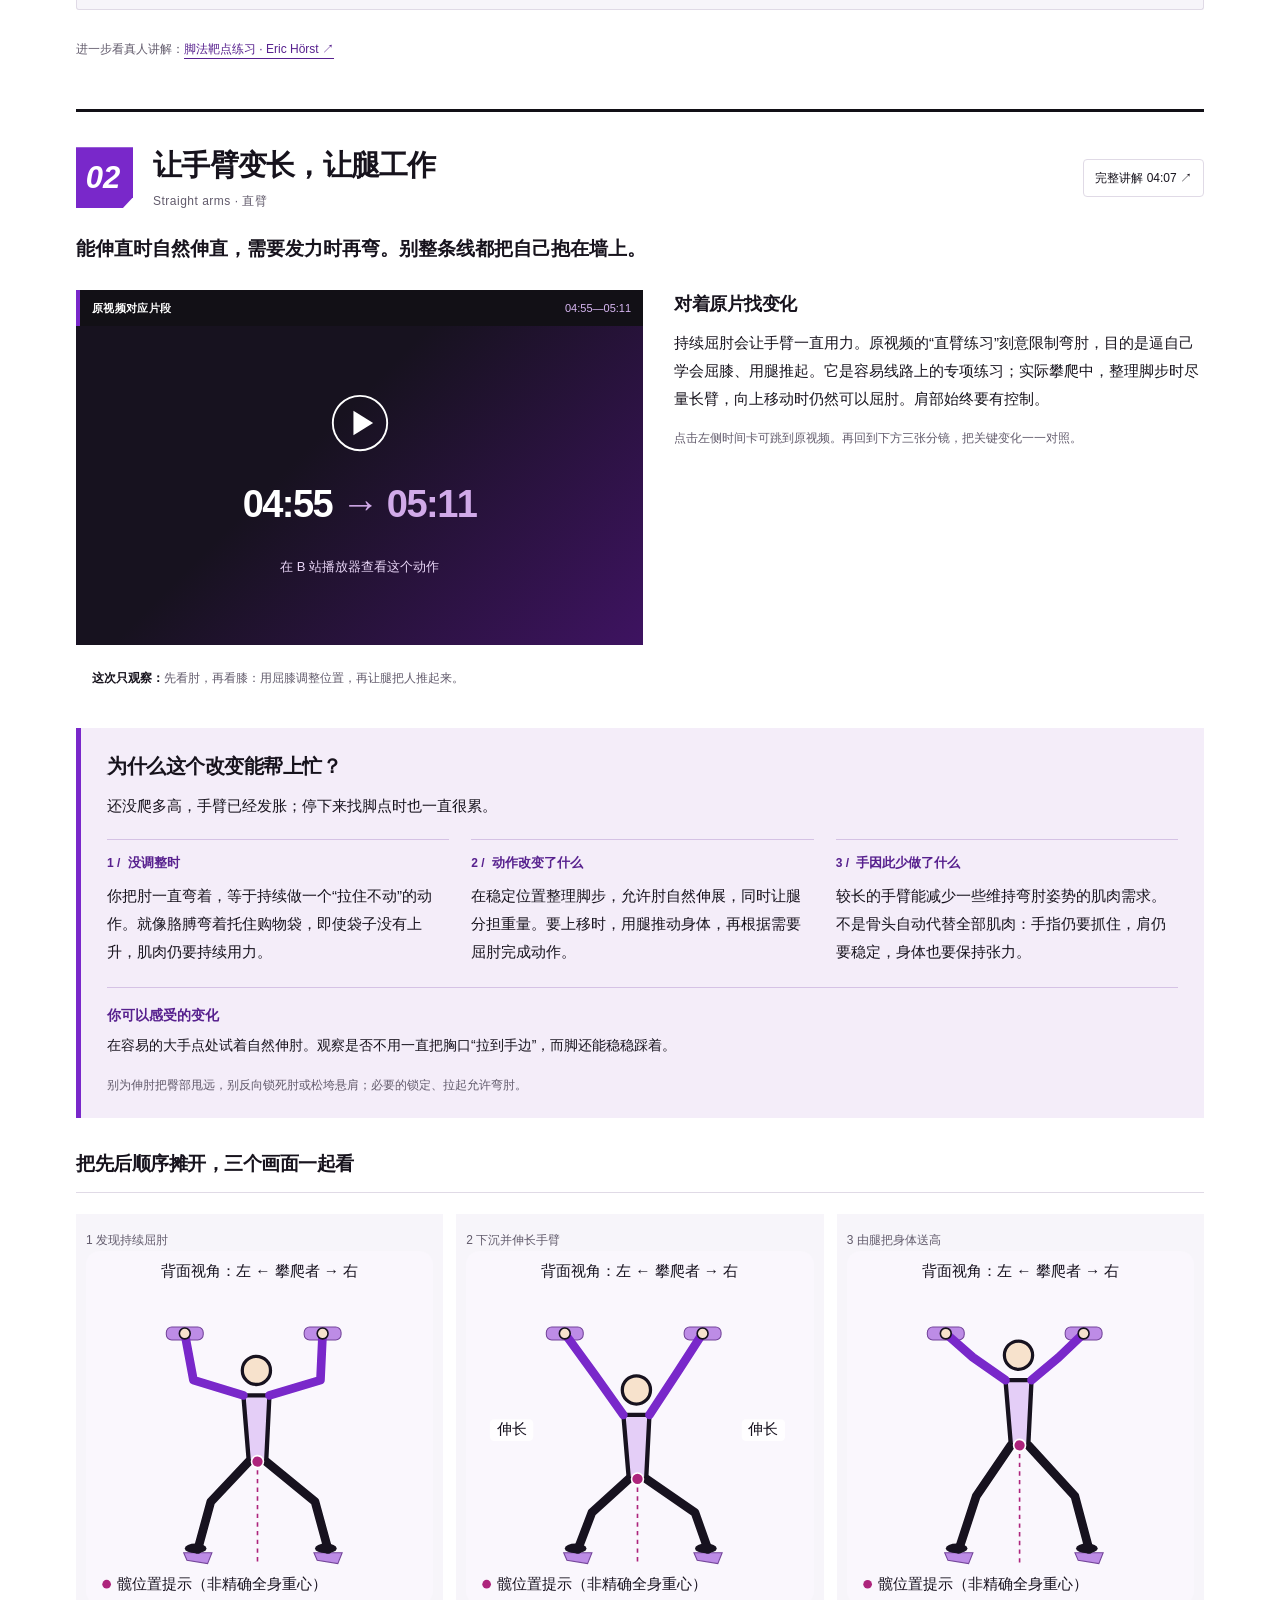
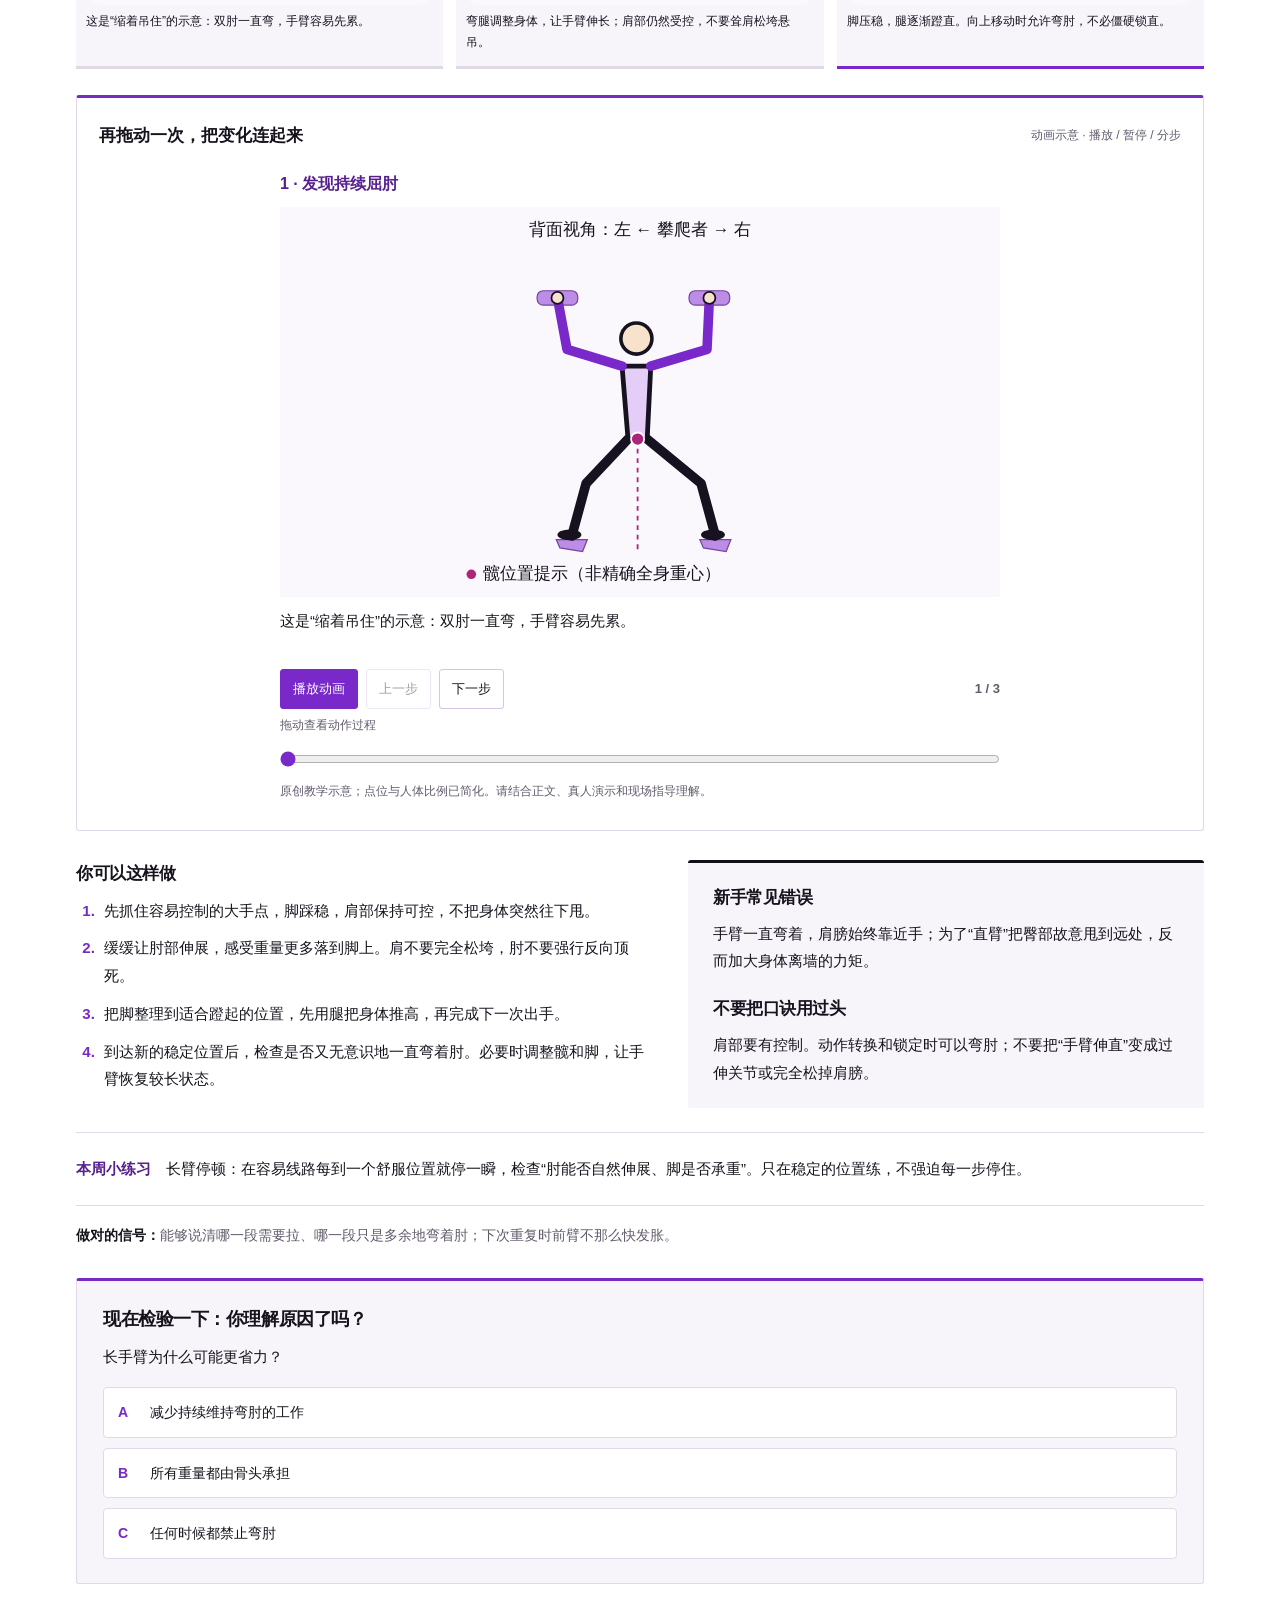
==== commit 865f97d9: "Simplify navigation to three consistent study sections" ====
--- a/index.html
+++ b/index.html
@@ -11,7 +11,7 @@
 <link rel="canonical" href="https://scott1743.github.io/climbing-guide/">
 </head>
 <body>
-<header class="masthead"><a href="#" class="brand">Climbing Guide <span>TECHNIQUE / MECHANICS</span></a><nav aria-label="页面导航"><a href="#mechanics">为什么省力</a><a href="movement-lab.html">动作串联</a><a href="#lessons">动作图解</a><a href="#watch">原视频</a><a href="#practice">去岩馆练</a><a href="route-lab.html">摆点求解 ↗</a></nav></header>
+<header class="masthead"><a href="#" class="brand">Climbing Guide <span>TECHNIQUE / MECHANICS</span></a><nav aria-label="页面导航"><a href="index.html" aria-current="page">BOULDERING</a><a href="movement-lab.html">MOVEMENT STUDY</a><a href="route-lab.html">BETA LAB</a></nav></header>
 <main>
 <section class="intro"><div class="eyebrow">BOULDERING / 从动作，到原因</div><h1>脚、髋、肩。<br><em>看懂省力<br class="hero-break">发生在哪里。</em></h1><p class="lead">转髋之后，手为什么没那么累？<br>先看懂支撑、距离和平衡，再跟着分步动画练动作。</p><div class="intro-links"><a class="primary" href="#mechanics">先看懂为什么省力 <span>↓</span></a><a href="#watch">对照原视频 →</a></div><div class="intro-note">Sara Wade 八周入门课 · 原片对照 × 因果动画 × 三步分镜</div></section>
 <section class="lab-entry" aria-label="摆点求解实验室"><div><h3>把你看到的线路，摆出来。</h3><p>拖放岩点，设置身高和起终点，生成可分步播放的 SVG 候选解法。</p></div><a class="primary" href="route-lab.html">进入 Beta Lab ↗</a></section>
--- a/style.css
+++ b/style.css
@@ -2,7 +2,7 @@
 :root{--ink:#17131d;--muted:#625b6c;--accent:#7928ca;--accent-bright:#a54bff;--accent-deep:#57208e;--paper:#fff;--line:#e0dae6;--light:#f4edf9;--orange:#9a2dc3;--black:#121016;--purple:#7928ca;--card:#fff;--soft:#f7f5fa}
 *{box-sizing:border-box}html{scroll-behavior:smooth;scroll-padding-top:24px}body{margin:0;background:var(--paper);color:var(--ink);font-family:-apple-system,BlinkMacSystemFont,"PingFang SC","Microsoft YaHei",sans-serif;line-height:1.85}::selection{color:#fff;background:var(--accent)}a{color:var(--accent-deep);text-underline-offset:5px}a:hover{color:var(--accent)}button,input,select,textarea{font:inherit}button,select{min-height:42px;border:1px solid var(--line);background:#fff;color:var(--ink);border-radius:4px;padding:8px 14px}button{cursor:pointer;transition:background-color .16s ease,border-color .16s ease,color .16s ease}button:hover{border-color:var(--accent);background:var(--light)}button:focus-visible,a:focus-visible,input:focus-visible,select:focus-visible,textarea:focus-visible,summary:focus-visible{outline:3px solid var(--accent-bright);outline-offset:4px}button:disabled{opacity:.42;cursor:default}button[aria-pressed="true"]{background:var(--accent);color:#fff;border-color:var(--accent)}h1,h2,h3,h4,p{margin-top:0}h1,h2,h3,h4{letter-spacing:-.025em}h2{font-size:clamp(27px,3vw,38px);line-height:1.3;font-weight:850;margin-bottom:0}h3{font-size:22px;line-height:1.45;font-weight:750}h4{font-size:17px;line-height:1.6;margin:20px 0 9px;font-weight:750}p{margin-bottom:16px}strong,b{font-weight:750}main{max-width:1200px;margin:auto;padding:0 36px}
 /* Training-manual cover. */
-.masthead{max-width:none;margin:auto;padding:21px max(30px,calc((100vw - 1128px)/2));display:flex;align-items:center;justify-content:space-between;gap:28px;background:var(--black);color:#fff;border-bottom:1px solid #37303f}.brand{display:block;flex:0 0 auto;font-size:19px;font-weight:850;color:#fff;text-decoration:none;line-height:1.4;letter-spacing:-.04em}.brand:hover{color:#fff}.brand span{display:block;margin-top:4px;font-size:9px;letter-spacing:1.9px;color:#c9b9d8;font-weight:600}nav{display:flex;align-items:center;gap:25px;font-size:13px;line-height:1.5;flex-wrap:wrap;justify-content:flex-end}nav a{color:#e7dfed;text-decoration:none;padding:7px 0}nav a:hover{color:#c994ff}.intro{padding:60px 48px 50px;margin:0 -36px;position:relative;isolation:isolate;overflow:hidden;background:var(--black);color:#fff;border-bottom:9px solid var(--accent)}.intro:before{content:"";position:absolute;width:43%;right:0;top:0;bottom:0;z-index:-1;background:var(--accent);clip-path:polygon(88% 0,100% 0,100% 100%,12% 100%);opacity:.6}.intro:after{content:"";position:absolute;top:0;bottom:0;right:2%;width:5.5%;z-index:-1;background:#d6b2ff;transform:skewX(-19deg);opacity:.18}.eyebrow{color:var(--accent);font-size:11px;font-weight:800;letter-spacing:1.8px;line-height:1.6;margin-bottom:12px}.intro .eyebrow{color:#c991ff}.intro h1{font-size:clamp(39px,6vw,76px);line-height:1.18;letter-spacing:-.055em;margin-bottom:24px;font-weight:900;max-width:830px}.intro h1 em{font-style:normal;color:#c38aff}.lead{font-size:18px;line-height:1.85;color:#d4cadc;max-width:750px}.intro-links{display:flex;gap:27px;align-items:center;flex-wrap:wrap;margin-top:31px}.intro-links a{color:#fff;font-size:14px;font-weight:650;text-decoration:none}.primary{display:inline-flex;align-items:center;justify-content:space-between;gap:34px;padding:13px 21px;background:var(--accent);color:#fff;border-radius:2px;border:1px solid transparent}.primary:hover{background:#8c38df;color:#fff;border-color:#be83fc}.intro-note{font-size:12px;line-height:1.75;color:#c0b1ca;margin-top:24px;max-width:710px}
+.masthead{max-width:none;margin:auto;padding:21px max(30px,calc((100vw - 1128px)/2));display:flex;align-items:center;justify-content:space-between;gap:28px;background:var(--black);color:#fff;border-bottom:1px solid #37303f}.brand{display:block;flex:0 0 auto;font-size:19px;font-weight:850;color:#fff;text-decoration:none;line-height:1.4;letter-spacing:-.04em}.brand:hover{color:#fff}.brand span{display:block;margin-top:4px;font-size:9px;letter-spacing:1.9px;color:#c9b9d8;font-weight:600}nav{display:flex;align-items:center;gap:25px;font-size:13px;line-height:1.5;flex-wrap:wrap;justify-content:flex-end}nav a{color:#e7dfed;text-decoration:none;padding:7px 0;white-space:nowrap}nav a[aria-current="page"]{color:#fff;text-decoration:underline;text-decoration-color:#b76aff;text-decoration-thickness:2px;text-underline-offset:7px}nav a:hover{color:#c994ff}.intro{padding:60px 48px 50px;margin:0 -36px;position:relative;isolation:isolate;overflow:hidden;background:var(--black);color:#fff;border-bottom:9px solid var(--accent)}.intro:before{content:"";position:absolute;width:43%;right:0;top:0;bottom:0;z-index:-1;background:var(--accent);clip-path:polygon(88% 0,100% 0,100% 100%,12% 100%);opacity:.6}.intro:after{content:"";position:absolute;top:0;bottom:0;right:2%;width:5.5%;z-index:-1;background:#d6b2ff;transform:skewX(-19deg);opacity:.18}.eyebrow{color:var(--accent);font-size:11px;font-weight:800;letter-spacing:1.8px;line-height:1.6;margin-bottom:12px}.intro .eyebrow{color:#c991ff}.intro h1{font-size:clamp(39px,6vw,76px);line-height:1.18;letter-spacing:-.055em;margin-bottom:24px;font-weight:900;max-width:830px}.intro h1 em{font-style:normal;color:#c38aff}.lead{font-size:18px;line-height:1.85;color:#d4cadc;max-width:750px}.intro-links{display:flex;gap:27px;align-items:center;flex-wrap:wrap;margin-top:31px}.intro-links a{color:#fff;font-size:14px;font-weight:650;text-decoration:none}.primary{display:inline-flex;align-items:center;justify-content:space-between;gap:34px;padding:13px 21px;background:var(--accent);color:#fff;border-radius:2px;border:1px solid transparent}.primary:hover{background:#8c38df;color:#fff;border-color:#be83fc}.intro-note{font-size:12px;line-height:1.75;color:#c0b1ca;margin-top:24px;max-width:710px}
 /* Readable white sections; the diagrams carry the color. */
 .section{padding:58px 0;border-bottom:1px solid var(--line)}.section-head{display:flex;justify-content:space-between;align-items:flex-end;gap:24px;margin-bottom:27px}.section-head .eyebrow{margin-bottom:9px}.section-intro{color:var(--muted);font-size:16px;max-width:880px;margin:0 0 29px}.section-intro strong{color:var(--ink)}.source-link{font-size:13px;flex:0 0 auto}.small{font-size:12px;line-height:1.8;color:var(--muted)}
 #mechanics{border-bottom:4px solid var(--black)}#mechanics>.section-head{padding-bottom:24px;border-bottom:1px solid var(--line)}#mechanics>p{max-width:920px}.mechanics-intro{font-size:18px;max-width:900px}.mechanics-note,.principle-note{padding:20px 24px;border-left:4px solid var(--accent);background:var(--light);margin:24px 0;font-size:15px}.mechanics-note p:last-child,.principle-note p:last-child{margin-bottom:0}.mechanics-block,.mechanic-block{margin-top:32px;padding-top:28px;border-top:1px solid var(--line)}.mechanics-block>h3,.mechanic-block>h3{margin-bottom:13px}[data-mechanics]{margin:24px 0;min-width:0}.mechanics-summary{display:grid;grid-template-columns:repeat(3,minmax(0,1fr));gap:22px;margin:26px 0}.mechanics-summary>*{min-width:0;padding-top:14px;border-top:3px solid var(--accent)}.mechanics-summary h3,.mechanics-summary h4{margin:0 0 9px;font-size:19px}.mechanics-summary p{font-size:14px;color:var(--muted)}.learning-route{display:flex;flex-wrap:wrap;align-items:center;gap:10px 22px;padding:17px 0;margin:22px 0 0;border-top:1px solid var(--line);border-bottom:1px solid var(--line);font-size:14px}.learning-route a{font-weight:700}
@@ -21,7 +21,7 @@
 .session-plan{background:var(--soft);padding:29px 32px;border:1px solid var(--line);border-top:4px solid var(--accent);border-radius:3px}.session-plan ol{padding:0;margin:0;list-style:none;counter-reset:session}.session-plan li{display:grid;grid-template-columns:150px 1fr;gap:22px;padding:15px 0;border-top:1px solid var(--line);font-size:14px}.session-plan li strong:before{counter-increment:session;content:counter(session) " / ";color:var(--accent);font-size:12px;margin-right:6px}.practice-grid{display:grid;grid-template-columns:repeat(2,minmax(0,1fr));gap:39px;margin-top:33px}.subheading{margin-top:31px}.checklist{display:grid;grid-template-columns:repeat(2,minmax(0,1fr));gap:13px 25px;margin-bottom:29px}.checklist label{display:flex;gap:11px;align-items:flex-start;font-size:14px;cursor:pointer}.checklist input{flex:0 0 auto;margin:5px 0 0;accent-color:var(--accent);width:18px;height:18px}.reflection{margin:31px 0;padding:28px 31px;background:var(--light);border-top:4px solid var(--accent);border-radius:3px}.reflection h3{font-size:22px}.reflection p{font-size:14px}.reflection label{display:block;font-size:14px;font-weight:750;margin-top:18px}.reflection textarea{display:block;width:100%;min-height:87px;resize:vertical;font:inherit;font-weight:400;background:#fff;color:var(--ink);border:1px solid #d6c4e4;border-radius:3px;padding:12px;margin-top:8px;line-height:1.75}.reflection textarea::placeholder{color:#83788c}.reflection .small{font-size:12px;margin:19px 0 0}.faq p{font-size:14px}.sources ol{padding-left:23px;margin-top:24px}.sources li{padding:9px 0 11px;font-size:14px}.sources li::marker{color:var(--accent);font-size:12px}.sources li span{display:block;font-size:12px;color:var(--muted);margin-top:3px}.sources>.small{max-width:850px;margin-top:22px}footer{max-width:1200px;margin:auto;display:flex;align-items:center;justify-content:space-between;gap:16px;padding:31px 36px;font-size:13px;font-weight:700}footer span{color:var(--muted);font-weight:400}
 @media(min-width:1440px){.intro{margin-top:22px}}
 @media(max-width:900px){.masthead{padding:19px 27px}nav{gap:15px;font-size:12px}.brand span{font-size:8px;letter-spacing:1.1px}.intro{padding:49px 36px 43px}.intro:before{width:26%;opacity:.3}.section{padding:45px 0}.mechanics-summary{gap:15px}.filmstrip{grid-template-columns:1fr}.frame-step{display:grid;grid-template-columns:minmax(0,1fr)}.frame-step svg{width:min(100%,390px);margin-inline:auto}}
-@media(max-width:740px){.masthead{padding:17px 20px;align-items:flex-start;gap:18px}.brand{font-size:17px}.brand span{display:none}nav{gap:5px 14px;max-width:270px;line-height:1.4}nav a{padding:2px 0}main{padding:0 20px}.intro{margin:0 -20px;padding:41px 24px 35px;border-bottom-width:6px}.intro:before{width:25%;opacity:.22}.intro:after{display:none}.intro .eyebrow{font-size:10px;letter-spacing:1.3px}.intro h1{letter-spacing:-.045em;margin-bottom:20px}.lead{font-size:16px}.intro-links{gap:18px 23px;margin-top:26px}.intro-links a{font-size:13px}.intro-note{font-size:11px;margin-top:21px}.section{padding:36px 0}.section-head{align-items:flex-start;gap:16px;margin-bottom:23px}.section-intro{font-size:15px;line-height:1.85}.source-link{font-size:11px;max-width:76px}.mechanics-summary{grid-template-columns:1fr;gap:15px}.mechanics-summary p{margin-bottom:0}.mechanics-note,.principle-note{padding:17px 19px;font-size:14px}.chapters{grid-template-columns:repeat(2,minmax(0,1fr));gap:7px}.chapter{padding:10px 8px;font-size:12px;grid-template-columns:35px 1fr;gap:5px}.basics,.lesson-top,.lesson-grid,.practice-grid{grid-template-columns:1fr;gap:24px}.basics article{padding-left:37px}.basics h3{font-size:20px}.number{font-size:16px}.glossary dl{grid-template-columns:repeat(2,minmax(0,1fr));gap:17px}.safety{padding:19px 20px}.lesson{margin-top:38px;padding-top:25px}.lesson-heading{gap:13px;flex-wrap:wrap;align-items:flex-start}.week-number{flex-basis:47px;height:53px;font-size:26px}.lesson-heading>div{flex:1;min-width:190px}.lesson h3{font-size:23px}.en-title{font-size:11px}.jump-video{margin-left:60px;margin-top:-3px;min-height:36px;font-size:11px}.lesson-lead{font-size:17px}.lesson-top{margin-top:19px}.lesson-copy{font-size:15px}.lesson-reason{padding:18px 20px;margin:23px 0}.lesson-reason h4,.lesson-reason h3{font-size:19px}.lesson-reason p{font-size:14px}.animation-shell{padding:13px}.animation-header{flex-wrap:wrap;gap:5px 13px;margin-bottom:14px}.animation-header strong{font-size:16px}.animation-header span{font-size:11px}.filmstrip{gap:13px;margin-top:18px;padding-top:18px}.frame-step{padding:10px 8px}.animation-shell .climb-anim .ca-detail{font-size:14px}.animation-shell .climb-anim .ca-controls button{min-height:42px}.mistakes{padding:19px 21px}.checklist{grid-template-columns:1fr}.session-plan{padding:21px}.session-plan li{grid-template-columns:1fr;gap:4px}.reflection{padding:22px 21px}.reflection h3{font-size:20px}.reflection textarea{font-size:16px}#live-caption{font-size:14px;padding:12px 14px;min-height:60px}.player-tools{font-size:12px;gap:9px 11px}.player-tools button,.player-tools select{font-size:13px;min-height:40px;padding:7px 10px}.utterance .en{margin-left:0}footer{padding:27px 20px}footer span{display:none}}
+@media(max-width:740px){.masthead{padding:17px 20px;align-items:flex-start;flex-direction:column;gap:12px}.brand{font-size:17px}.brand span{display:none}nav{gap:5px 14px;max-width:none;line-height:1.4;justify-content:flex-start}nav a{padding:2px 0}main{padding:0 20px}.intro{margin:0 -20px;padding:41px 24px 35px;border-bottom-width:6px}.intro:before{width:25%;opacity:.22}.intro:after{display:none}.intro .eyebrow{font-size:10px;letter-spacing:1.3px}.intro h1{letter-spacing:-.045em;margin-bottom:20px}.lead{font-size:16px}.intro-links{gap:18px 23px;margin-top:26px}.intro-links a{font-size:13px}.intro-note{font-size:11px;margin-top:21px}.section{padding:36px 0}.section-head{align-items:flex-start;gap:16px;margin-bottom:23px}.section-intro{font-size:15px;line-height:1.85}.source-link{font-size:11px;max-width:76px}.mechanics-summary{grid-template-columns:1fr;gap:15px}.mechanics-summary p{margin-bottom:0}.mechanics-note,.principle-note{padding:17px 19px;font-size:14px}.chapters{grid-template-columns:repeat(2,minmax(0,1fr));gap:7px}.chapter{padding:10px 8px;font-size:12px;grid-template-columns:35px 1fr;gap:5px}.basics,.lesson-top,.lesson-grid,.practice-grid{grid-template-columns:1fr;gap:24px}.basics article{padding-left:37px}.basics h3{font-size:20px}.number{font-size:16px}.glossary dl{grid-template-columns:repeat(2,minmax(0,1fr));gap:17px}.safety{padding:19px 20px}.lesson{margin-top:38px;padding-top:25px}.lesson-heading{gap:13px;flex-wrap:wrap;align-items:flex-start}.week-number{flex-basis:47px;height:53px;font-size:26px}.lesson-heading>div{flex:1;min-width:190px}.lesson h3{font-size:23px}.en-title{font-size:11px}.jump-video{margin-left:60px;margin-top:-3px;min-height:36px;font-size:11px}.lesson-lead{font-size:17px}.lesson-top{margin-top:19px}.lesson-copy{font-size:15px}.lesson-reason{padding:18px 20px;margin:23px 0}.lesson-reason h4,.lesson-reason h3{font-size:19px}.lesson-reason p{font-size:14px}.animation-shell{padding:13px}.animation-header{flex-wrap:wrap;gap:5px 13px;margin-bottom:14px}.animation-header strong{font-size:16px}.animation-header span{font-size:11px}.filmstrip{gap:13px;margin-top:18px;padding-top:18px}.frame-step{padding:10px 8px}.animation-shell .climb-anim .ca-detail{font-size:14px}.animation-shell .climb-anim .ca-controls button{min-height:42px}.mistakes{padding:19px 21px}.checklist{grid-template-columns:1fr}.session-plan{padding:21px}.session-plan li{grid-template-columns:1fr;gap:4px}.reflection{padding:22px 21px}.reflection h3{font-size:20px}.reflection textarea{font-size:16px}#live-caption{font-size:14px;padding:12px 14px;min-height:60px}.player-tools{font-size:12px;gap:9px 11px}.player-tools button,.player-tools select{font-size:13px;min-height:40px;padding:7px 10px}.utterance .en{margin-left:0}footer{padding:27px 20px}footer span{display:none}}
 @media(max-width:390px){.masthead{display:block;padding:16px 18px 13px}nav{justify-content:flex-start;max-width:none;margin-top:12px;gap:5px 17px;font-size:11px}main{padding-inline:17px}.intro{margin-inline:-17px;padding-inline:20px}.intro h1{font-size:38px}.intro-links{gap:17px}.intro-links a{font-size:12px}.primary{gap:24px;padding:11px 16px}h2{font-size:26px}.lesson h3{font-size:21px}.lesson-heading>div{min-width:170px}.chapter{grid-template-columns:1fr;gap:1px}.animation-shell{padding:10px}.lesson-reason{padding-inline:17px}.glossary dl{gap:15px 12px}.glossary dd{font-size:12px}}
 @media(prefers-reduced-motion:reduce){html{scroll-behavior:auto}*,*:before,*:after{animation:none!important;transition:none!important}}
 @media print{.masthead,video,.player-tools,.chapters,.transcript,nav,footer,.ca-controls,.ca-range,.clip-controls{display:none}body{background:#fff;color:#000;font-size:11pt}main{max-width:none;padding:0}.intro{margin:0;padding:15px 0;background:#fff;color:#000;border-bottom:2px solid #000}.intro:before,.intro:after{display:none}.intro h1{font-size:30pt}.intro h1 em,.intro .eyebrow,.lead,.intro-note{color:#000}.intro-links,.cinema{display:none}.section{padding:22px 0}.lesson{break-before:page}.animation-shell,.frame-step,.lesson-grid,.lesson-reason{break-inside:avoid}.filmstrip{grid-template-columns:repeat(3,minmax(0,1fr))}.safety{color:#000;background:#fff;border:1px solid #000}.safety p,.safety strong{color:#000}a{color:inherit}}
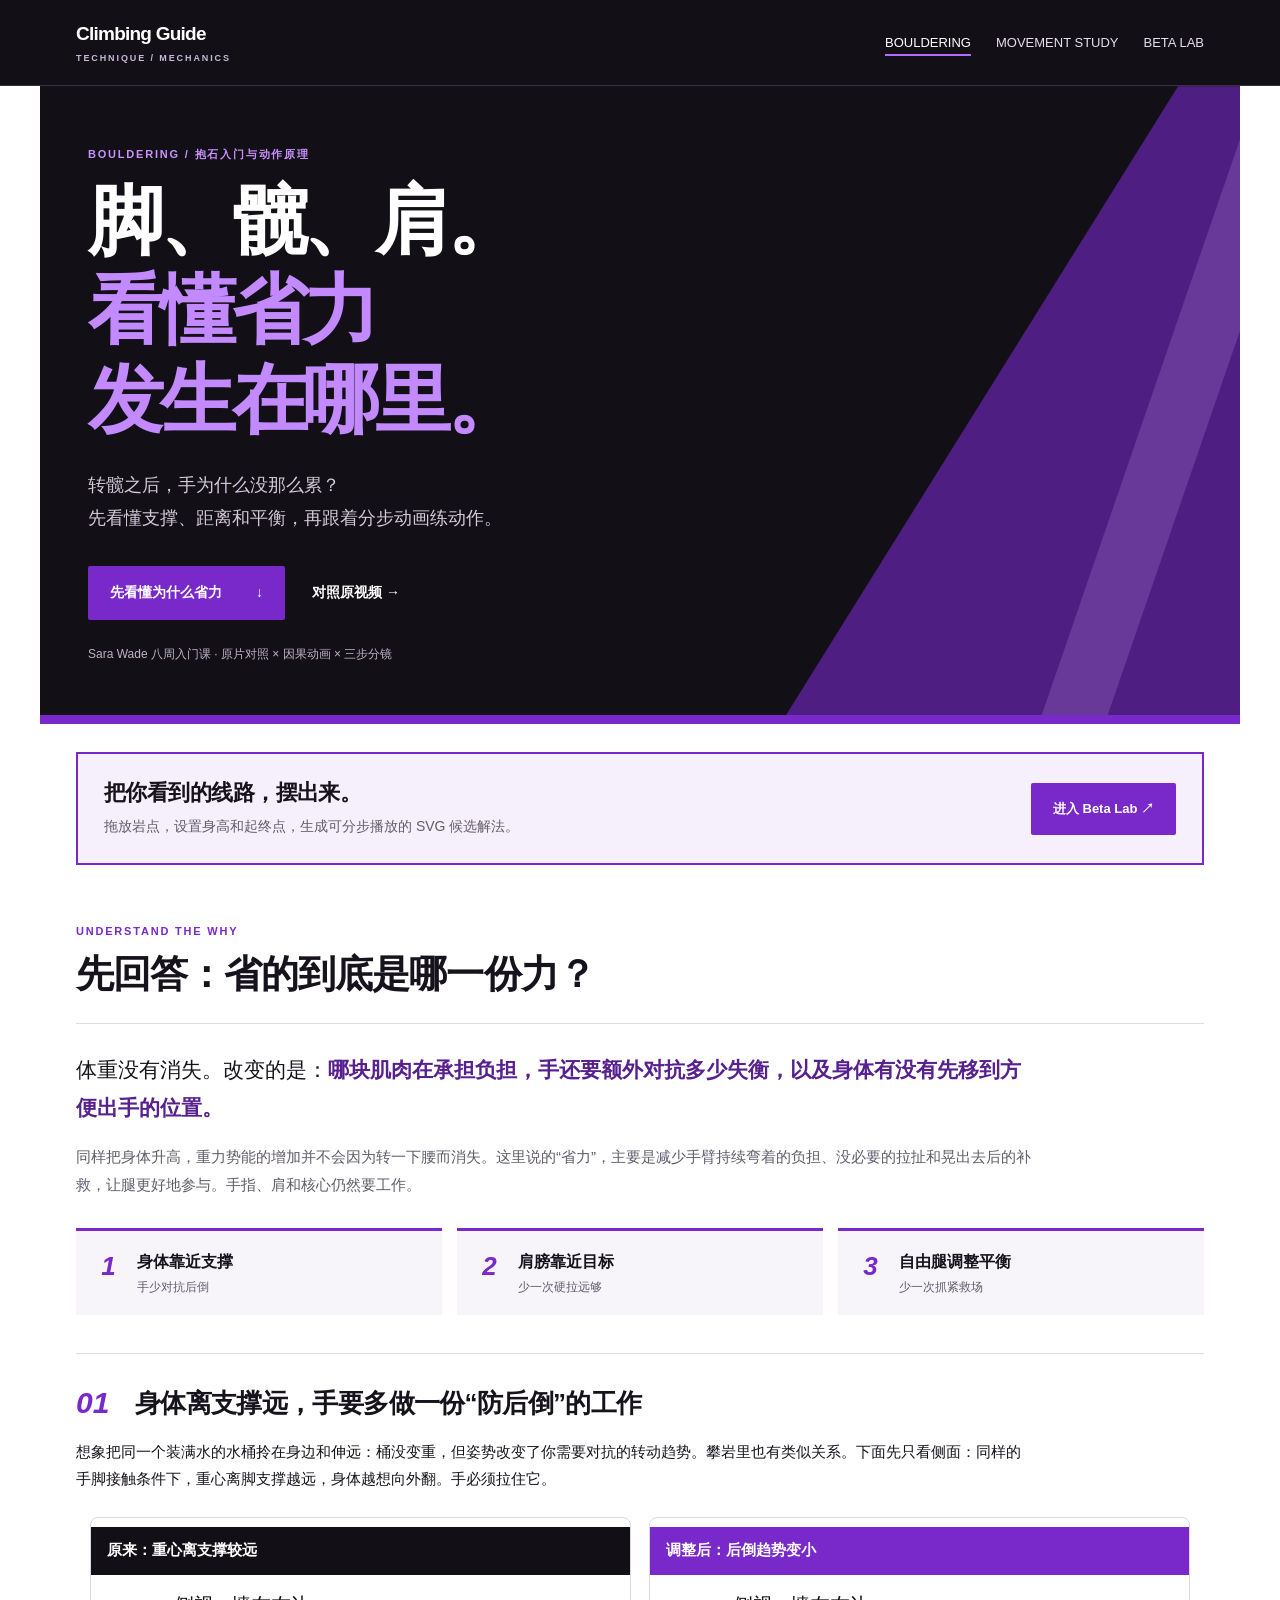
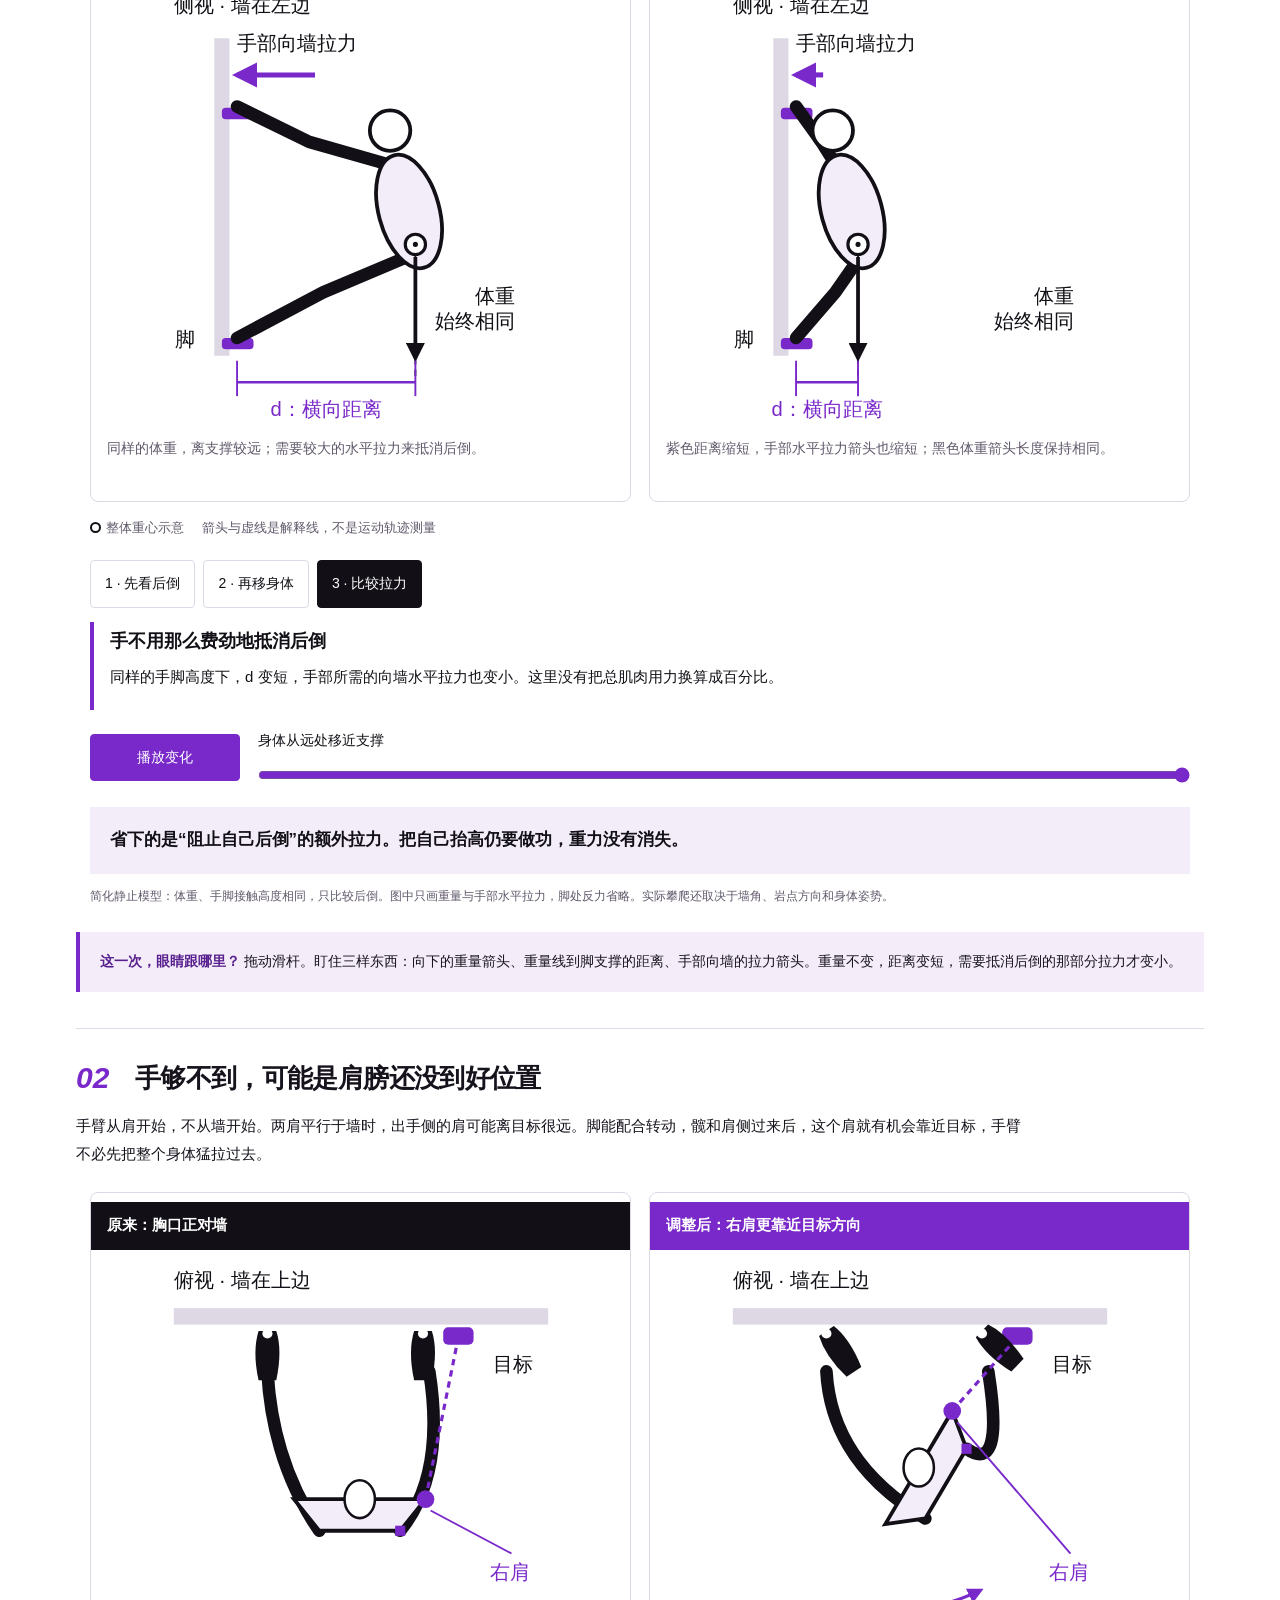
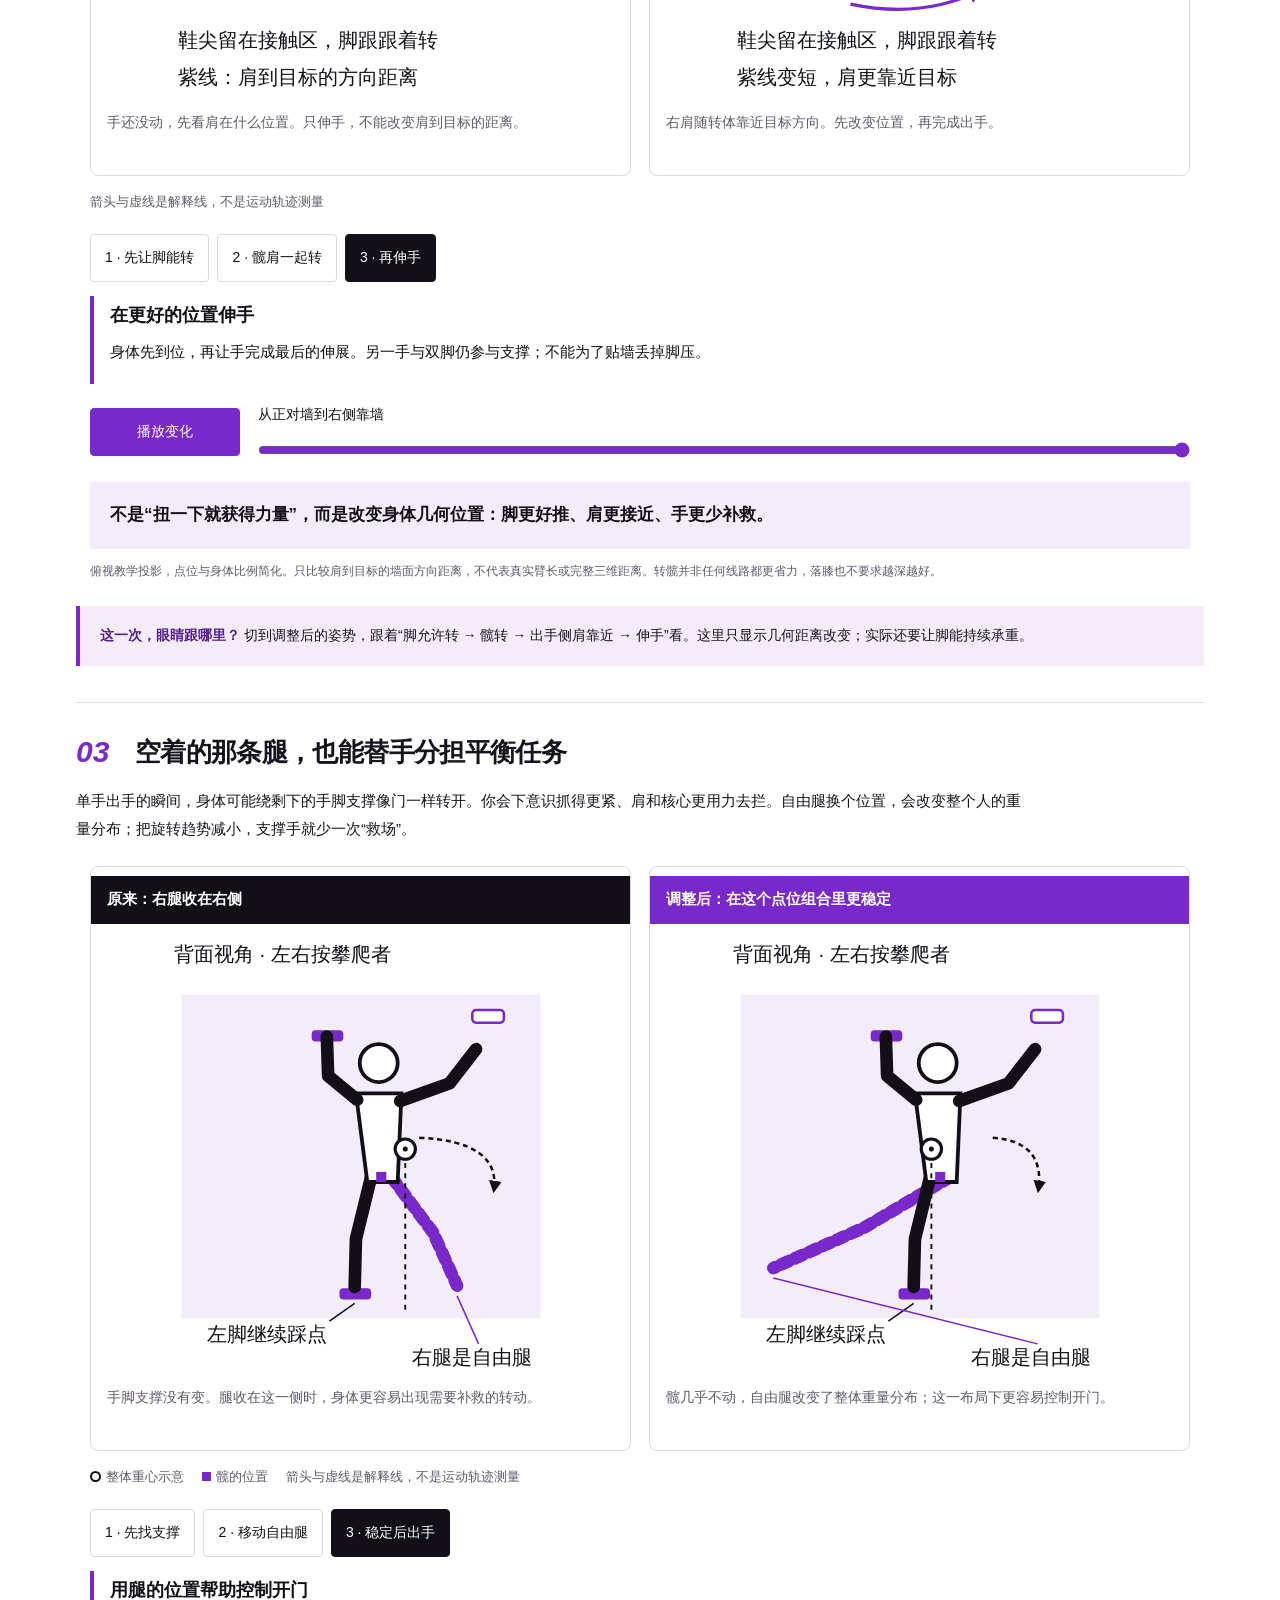
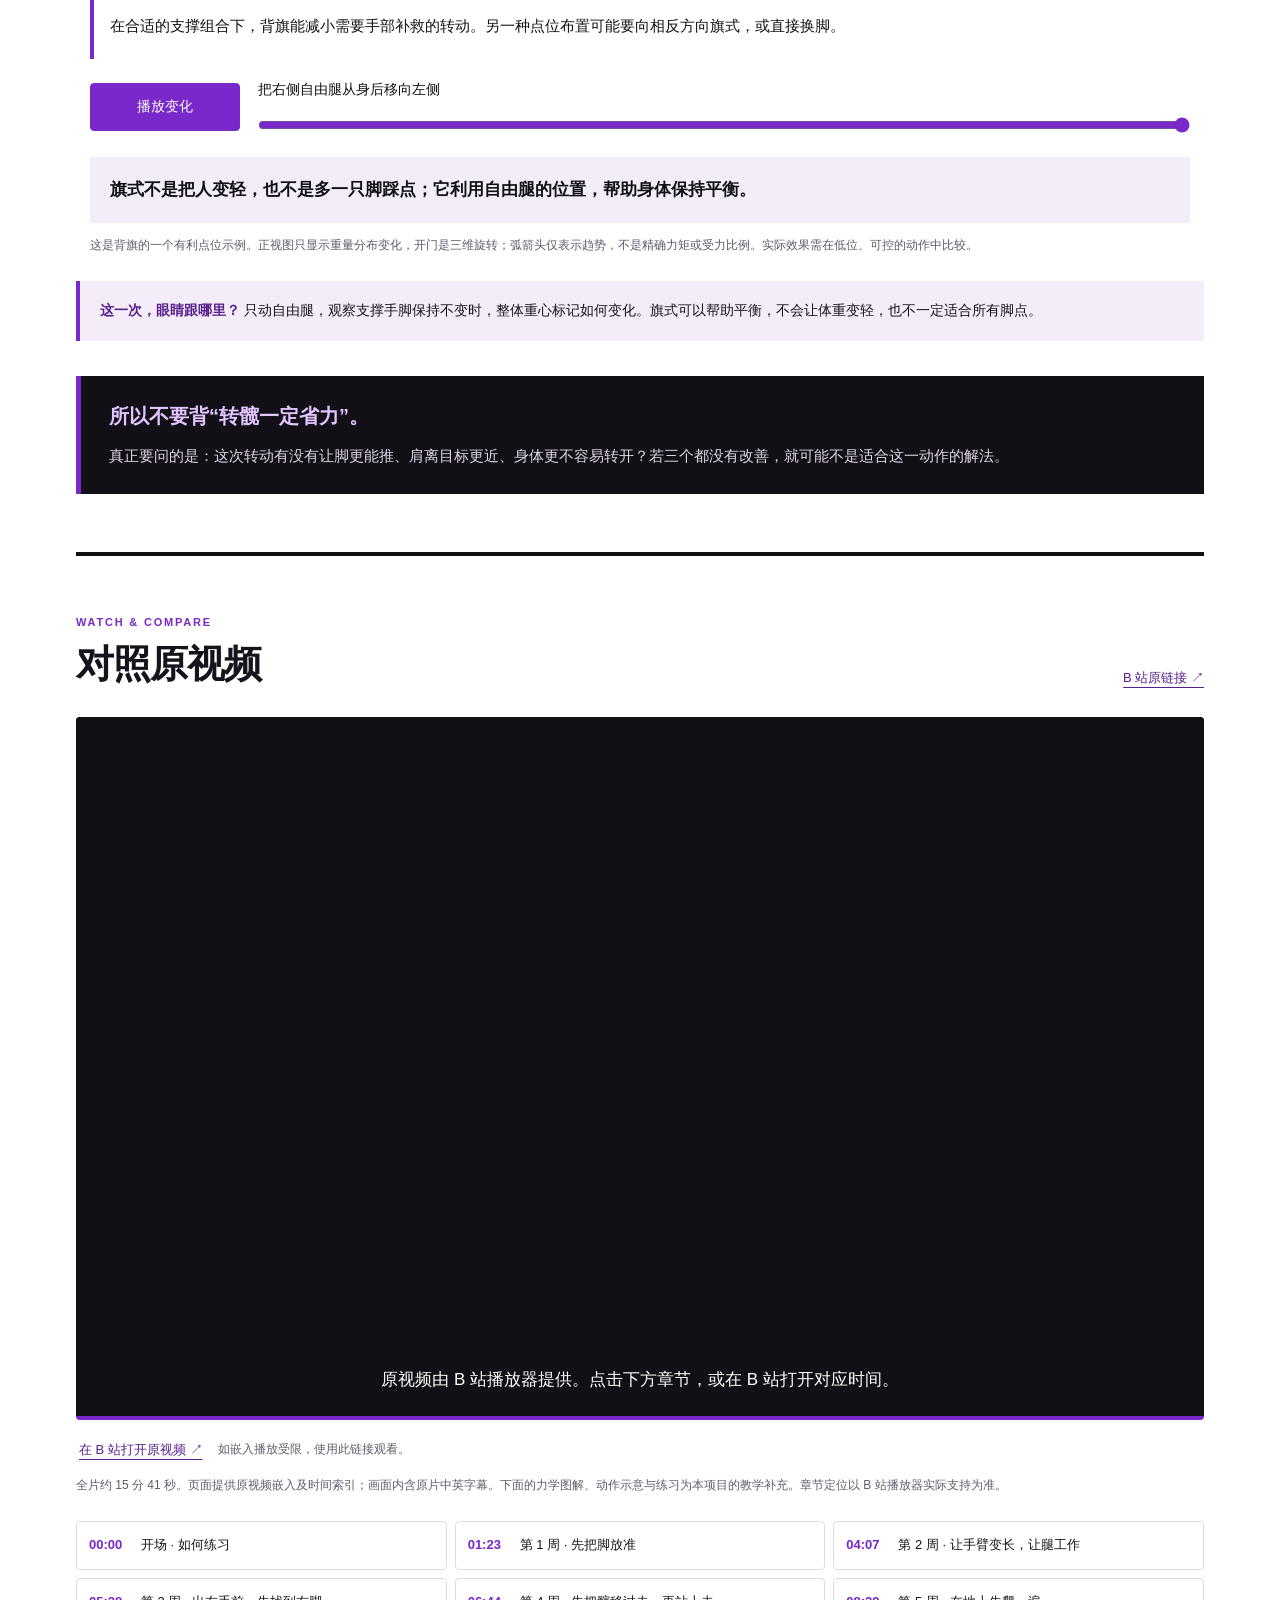
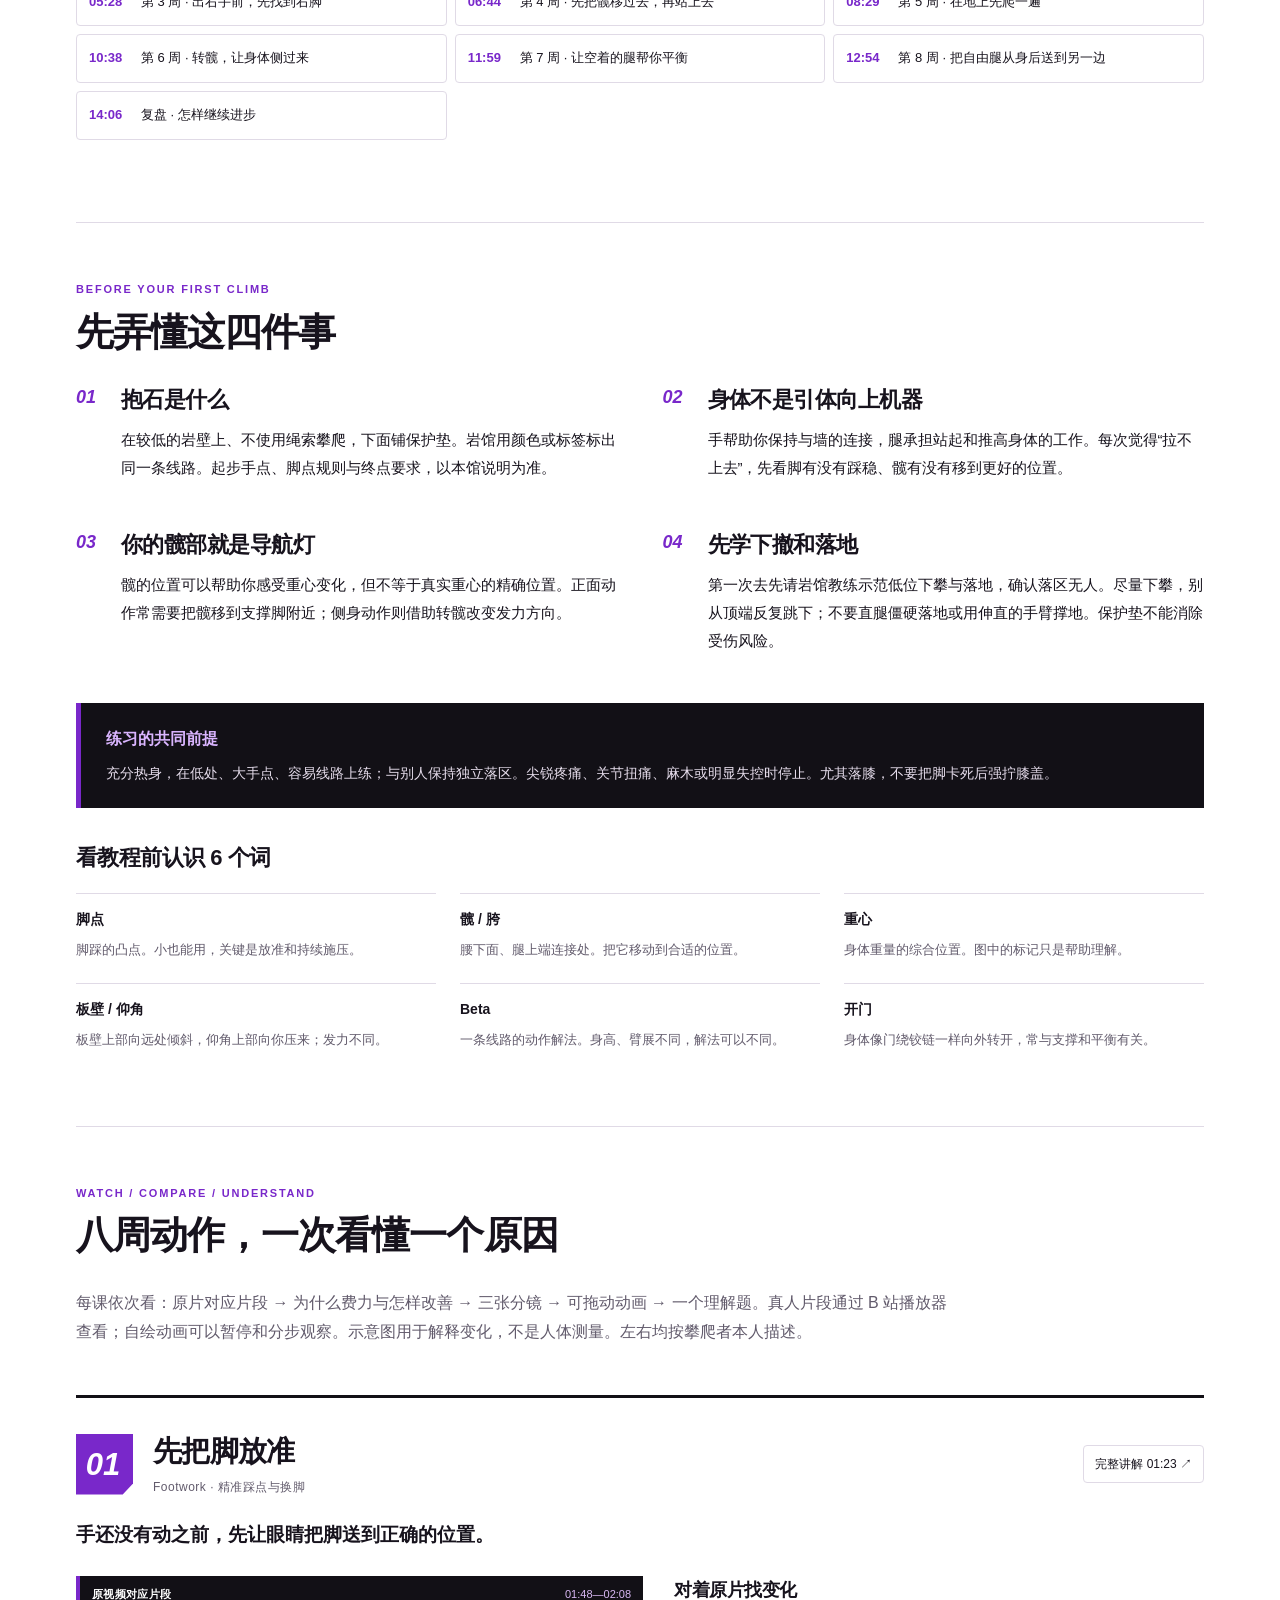
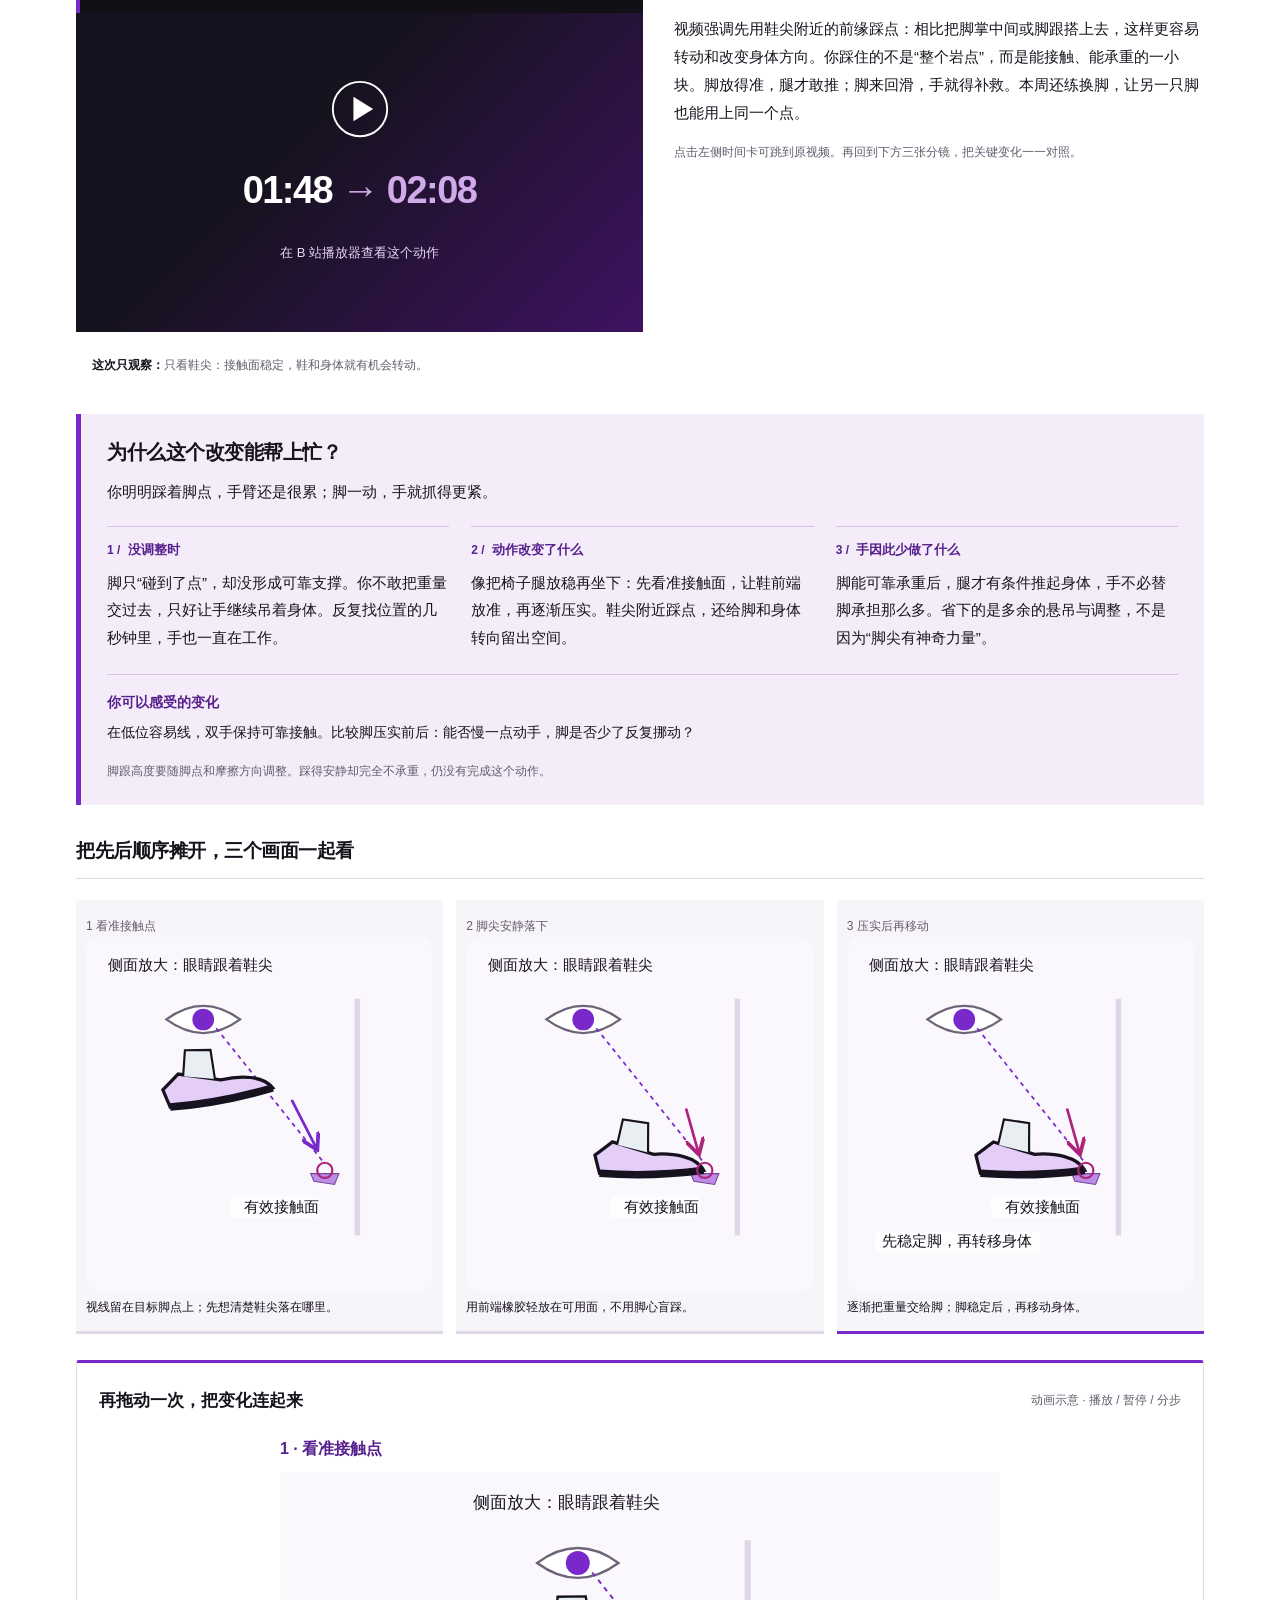
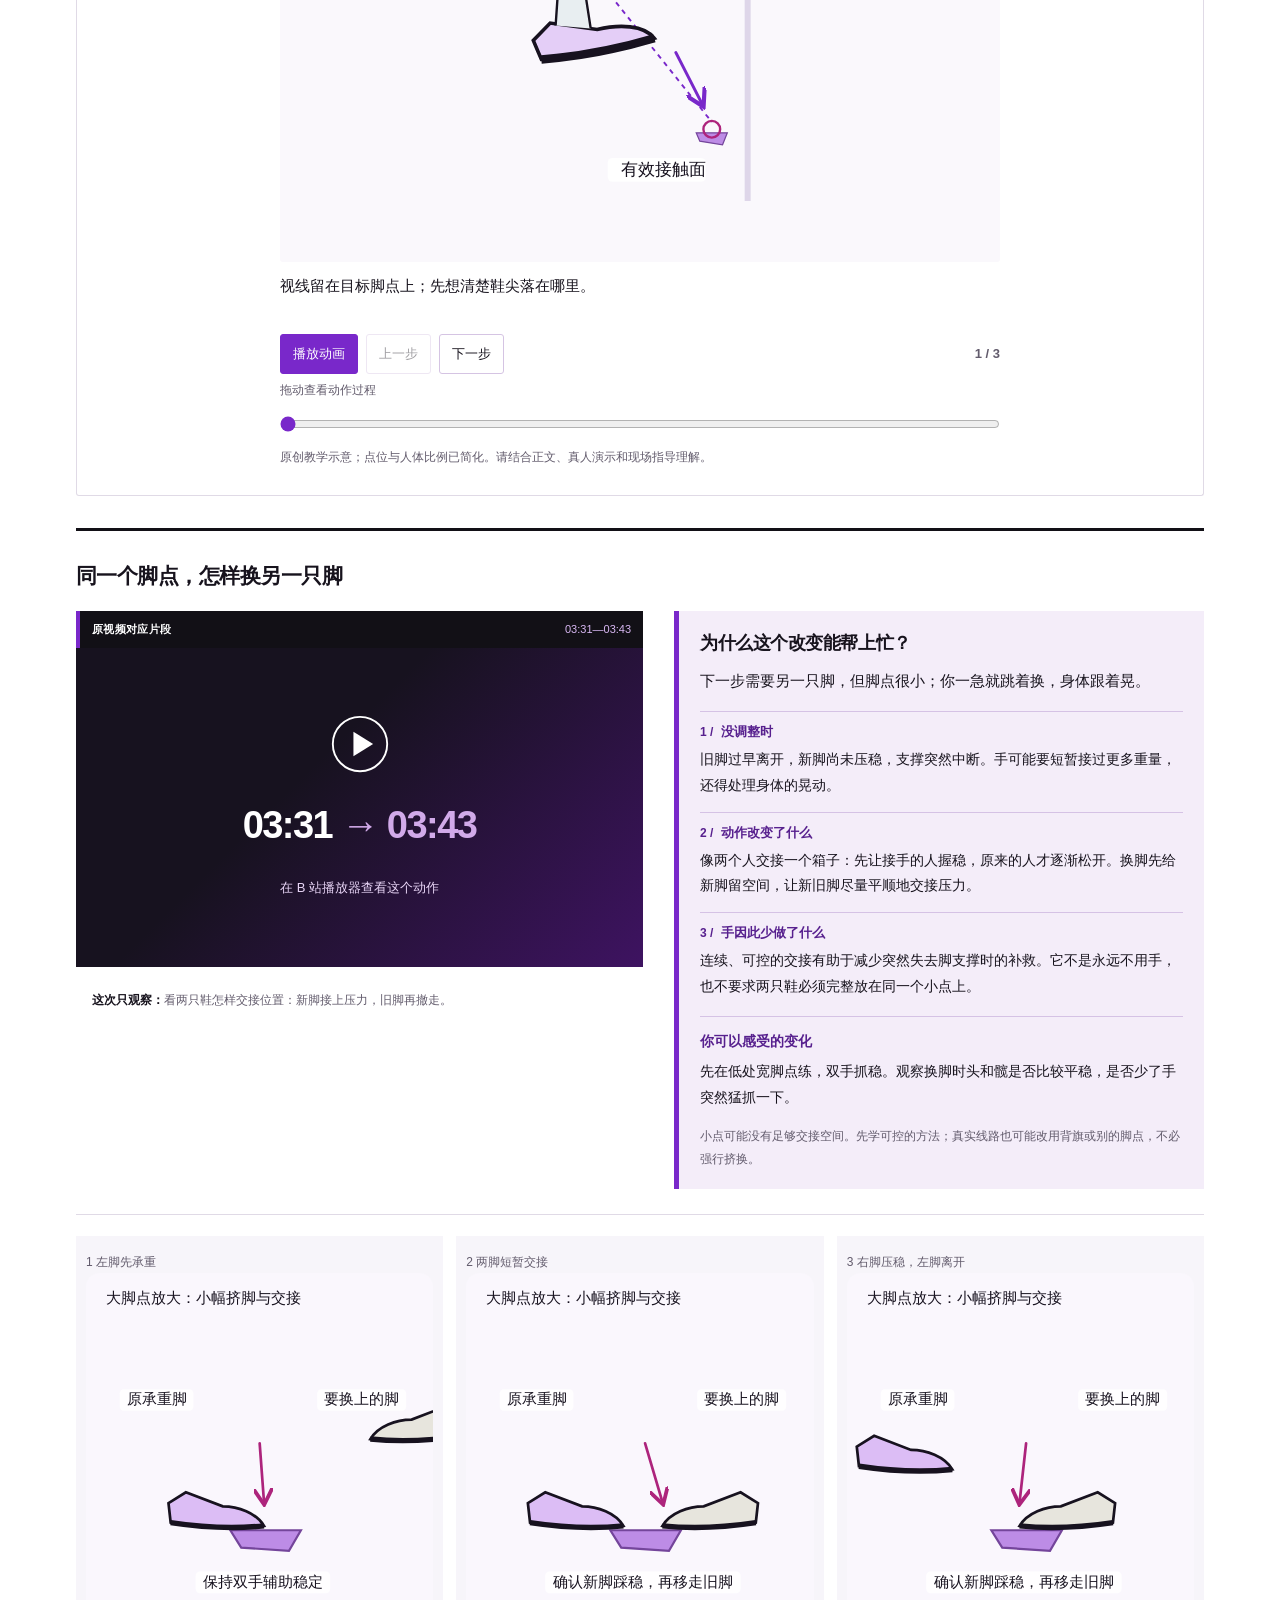
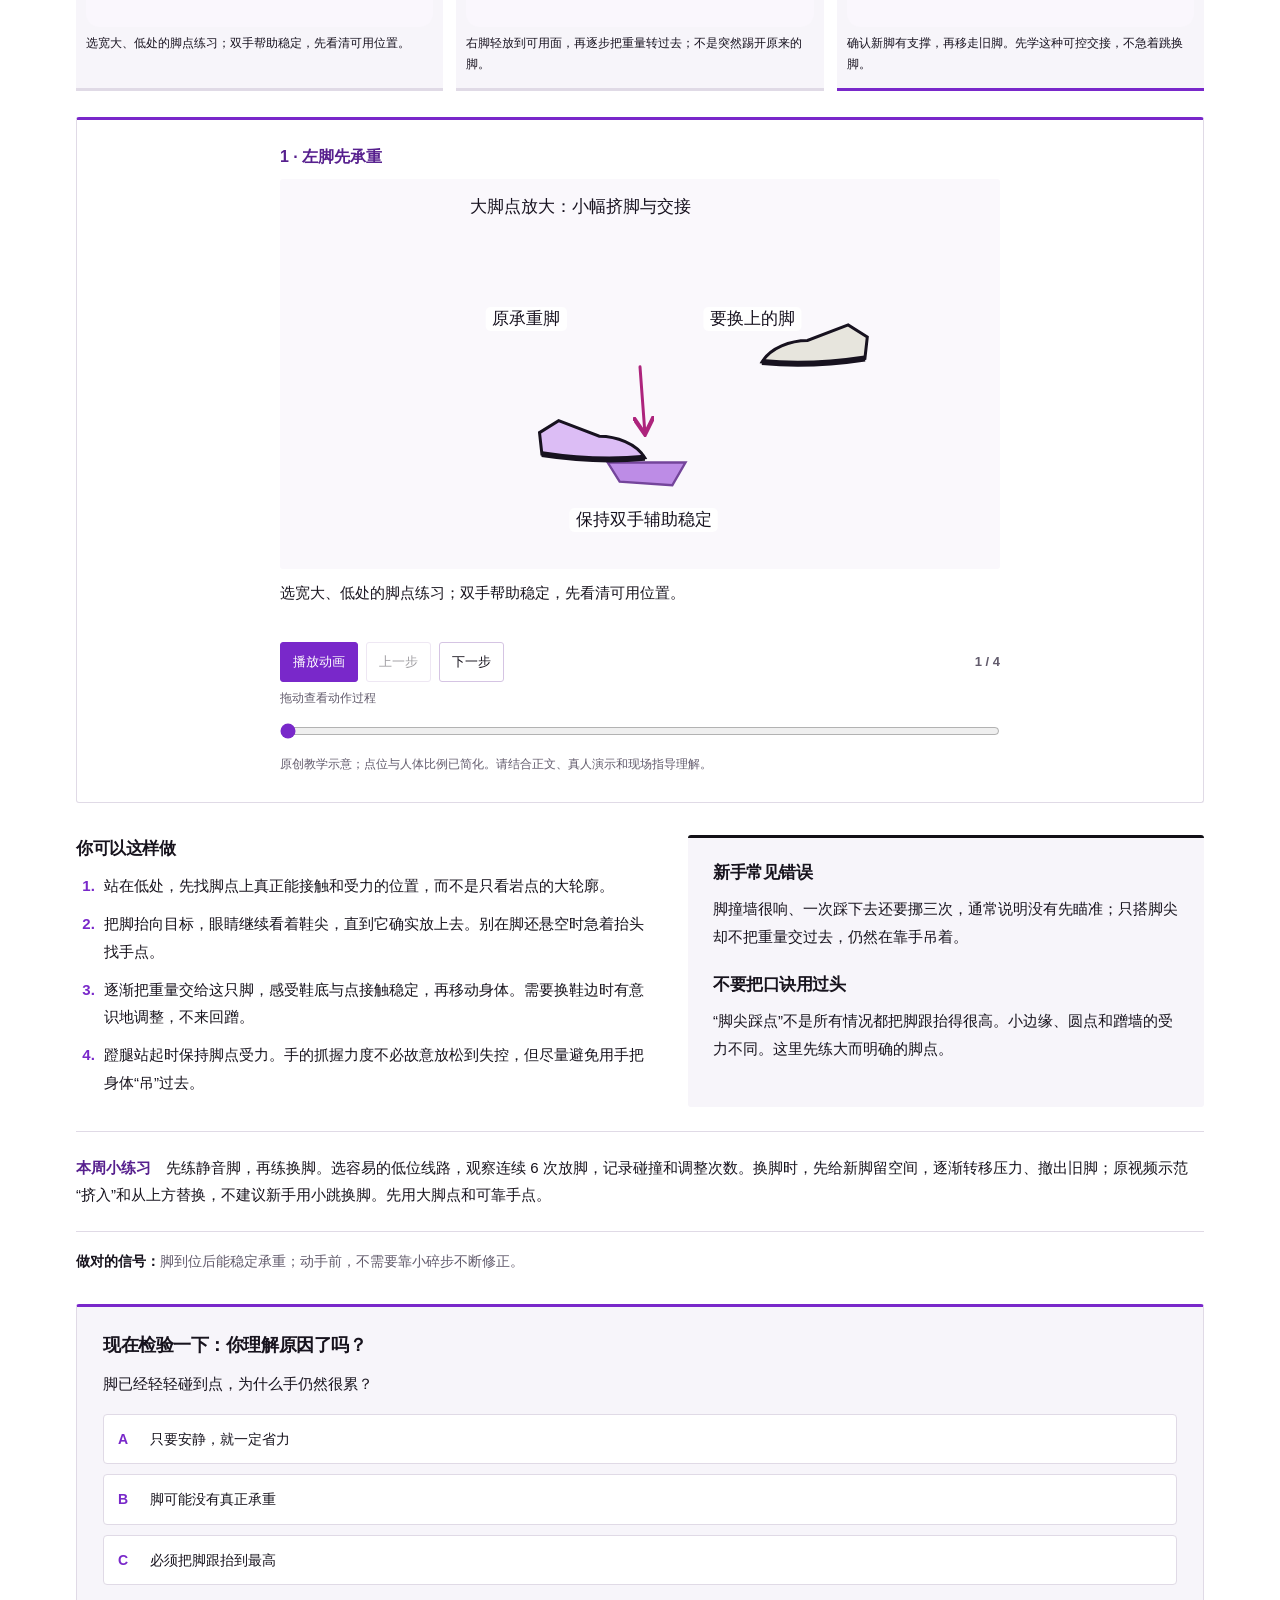
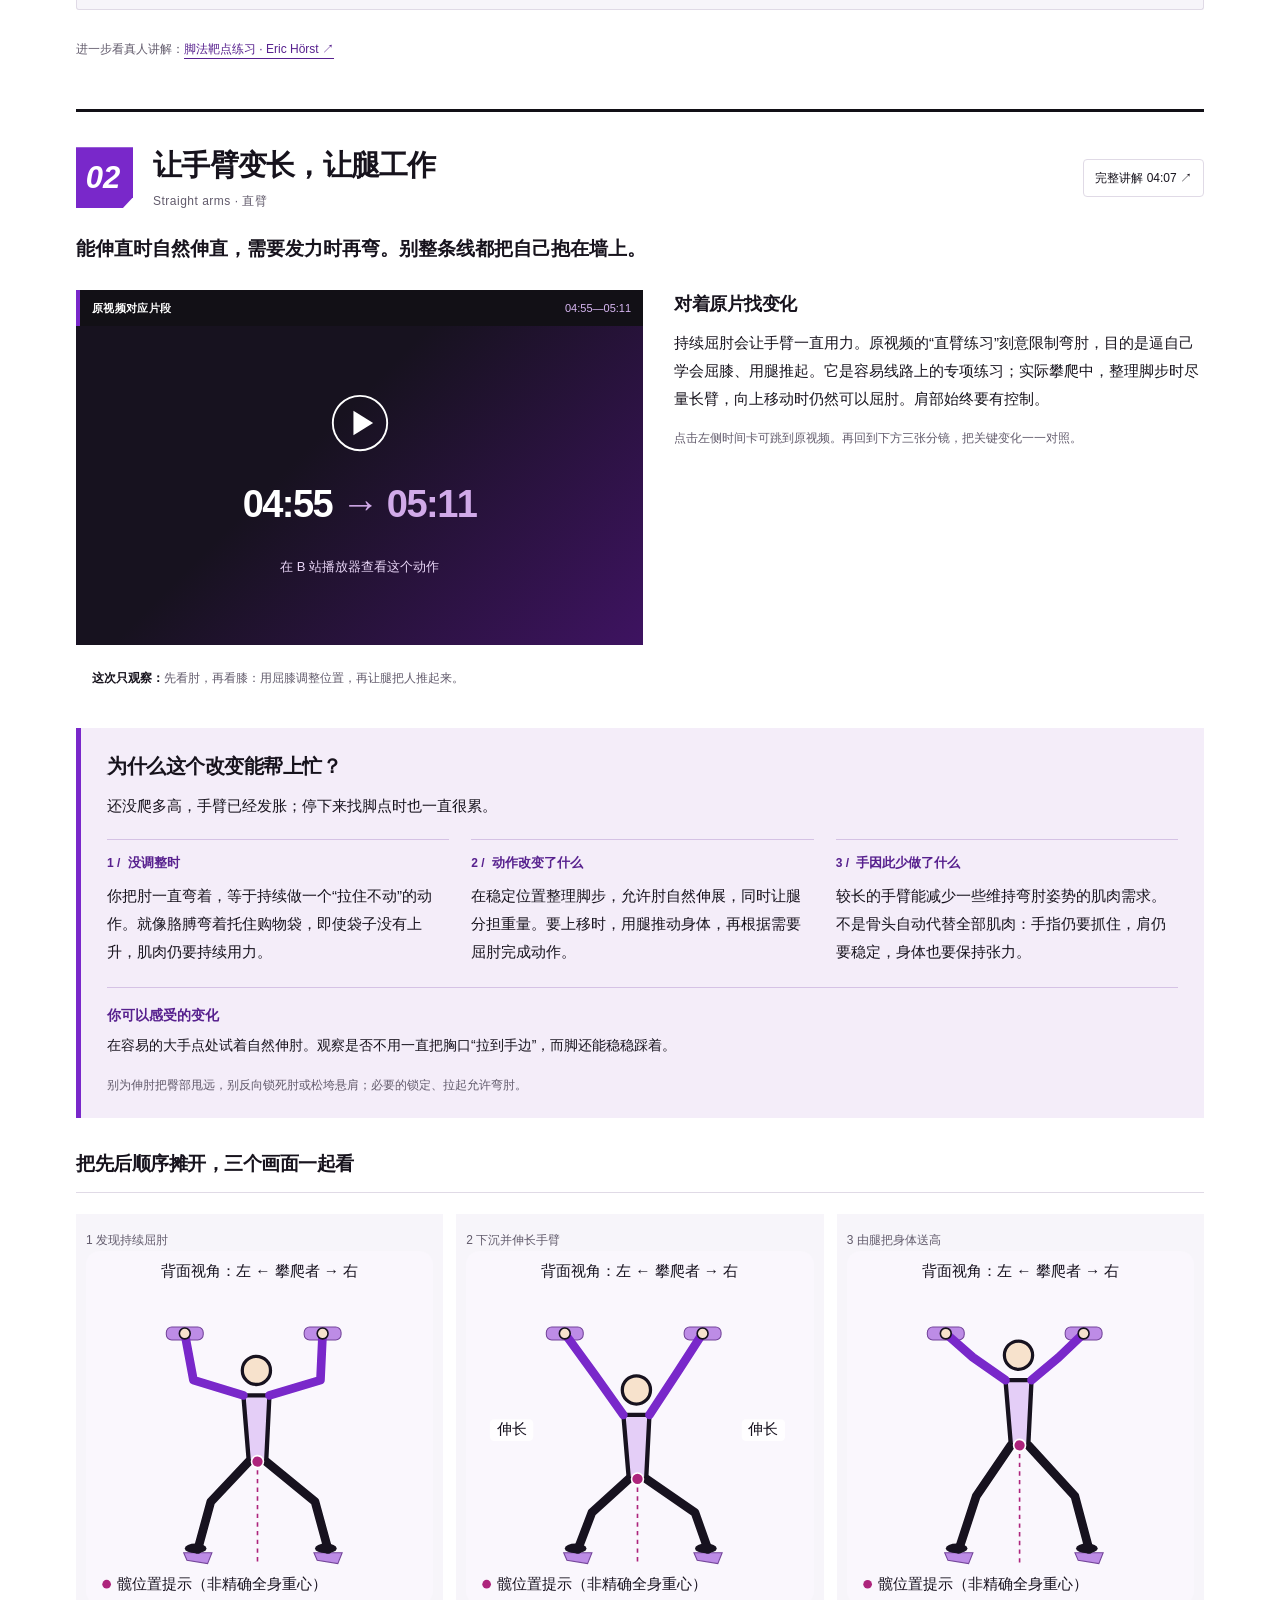
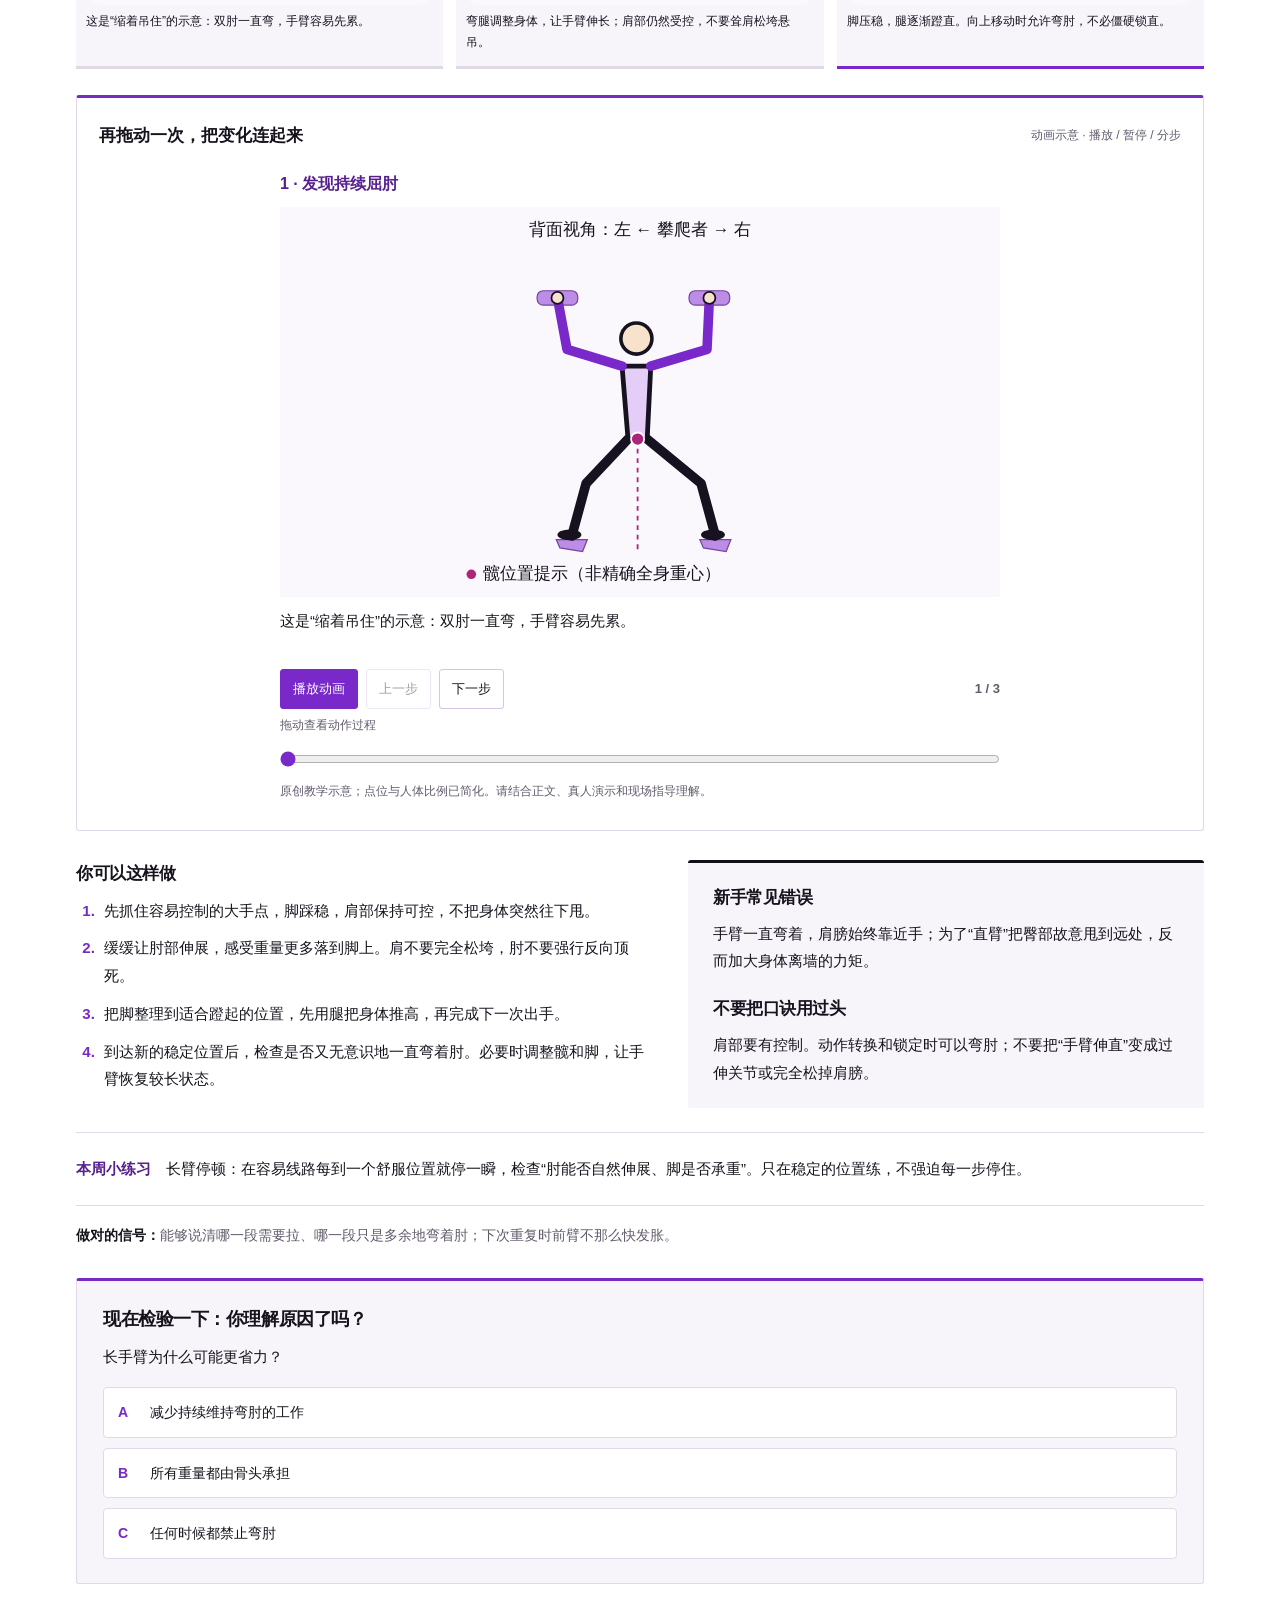
==== commit cdf0d6b2: "Improve crawlable content, page metadata and sharing previews" ====
--- a/index.html
+++ b/index.html
@@ -2,35 +2,104 @@
 <html lang="zh-CN">
 <head>
 <meta charset="utf-8"><meta name="viewport" content="width=device-width, initial-scale=1">
-<title>Climbing Guide · 攀岩动作原理指南</title>
-<meta name="description" content="依据 Sara Wade 的八周抱石入门视频制作，附力学交互图、分步 SVG 动画与新手练习。">
+<title>攀岩入门与抱石技巧图解｜Climbing Guide</title>
+<meta name="description" content="面向抱石新手的中文攀岩教程。用力学互动图、八周动作图解和分步动画，理解脚法、直臂、转髋与旗式，并通过动作串联和摆点实验室思考线路。">
 <link rel="stylesheet" href="style.css">
 <link rel="stylesheet" href="route-lab.css">
 <link rel="icon" type="image/svg+xml" href="favicon.svg">
 <meta name="theme-color" content="#7928ca">
 <link rel="canonical" href="https://scott1743.github.io/climbing-guide/">
+<link rel="sitemap" type="application/xml" href="sitemap.xml">
+<meta name="robots" content="index,follow,max-image-preview:large">
+<meta property="og:type" content="website">
+<meta property="og:site_name" content="Climbing Guide">
+<meta property="og:locale" content="zh_CN">
+<meta property="og:title" content="攀岩入门与抱石技巧图解｜Climbing Guide">
+<meta property="og:description" content="面向抱石新手的中文攀岩教程。用力学互动图、八周动作图解和分步动画，理解脚法、直臂、转髋与旗式，并通过动作串联和摆点实验室思考线路。">
+<meta property="og:url" content="https://scott1743.github.io/climbing-guide/">
+<meta property="og:image" content="https://scott1743.github.io/climbing-guide/assets/share-cover.png">
+<meta property="og:image:type" content="image/png">
+<meta property="og:image:width" content="1200">
+<meta property="og:image:height" content="630">
+<meta property="og:image:alt" content="Climbing Guide：把攀岩动作看明白，紫色关节人物展示长臂支撑">
+<meta name="twitter:card" content="summary_large_image">
+<meta name="twitter:title" content="攀岩入门与抱石技巧图解｜Climbing Guide">
+<meta name="twitter:description" content="面向抱石新手的中文攀岩教程。用力学互动图、八周动作图解和分步动画，理解脚法、直臂、转髋与旗式，并通过动作串联和摆点实验室思考线路。">
+<meta name="twitter:image" content="https://scott1743.github.io/climbing-guide/assets/share-cover.png">
+<meta name="twitter:image:alt" content="Climbing Guide 攀岩动作图解与线路实验室">
+<script type="application/ld+json">
+{
+  "@context": "https://schema.org",
+  "@graph": [
+    {
+      "@type": "WebSite",
+      "@id": "https://scott1743.github.io/climbing-guide/#website",
+      "url": "https://scott1743.github.io/climbing-guide/",
+      "name": "Climbing Guide",
+      "inLanguage": "zh-CN"
+    },
+    {
+      "@type": "WebPage",
+      "@id": "https://scott1743.github.io/climbing-guide/#webpage",
+      "url": "https://scott1743.github.io/climbing-guide/",
+      "name": "攀岩入门与抱石技巧图解｜Climbing Guide",
+      "description": "面向抱石新手的中文攀岩教程。用力学互动图、八周动作图解和分步动画，理解脚法、直臂、转髋与旗式，并通过动作串联和摆点实验室思考线路。",
+      "inLanguage": "zh-CN",
+      "isPartOf": {
+        "@id": "https://scott1743.github.io/climbing-guide/#website"
+      },
+      "primaryImageOfPage": {
+        "@type": "ImageObject",
+        "url": "https://scott1743.github.io/climbing-guide/assets/share-cover.png",
+        "width": 1200,
+        "height": 630
+      },
+      "mainEntity": {
+        "@id": "https://scott1743.github.io/climbing-guide/#learning"
+      }
+    },
+    {
+      "@type": "LearningResource",
+      "@id": "https://scott1743.github.io/climbing-guide/#learning",
+      "url": "https://scott1743.github.io/climbing-guide/",
+      "name": "攀岩入门与抱石技巧图解｜Climbing Guide",
+      "description": "面向抱石新手的中文攀岩教程。用力学互动图、八周动作图解和分步动画，理解脚法、直臂、转髋与旗式，并通过动作串联和摆点实验室思考线路。",
+      "inLanguage": "zh-CN",
+      "educationalLevel": "Beginner",
+      "isAccessibleForFree": true,
+      "learningResourceType": "互动图解",
+      "teaches": [
+        "抱石脚法与身体位置",
+        "直臂支撑与动作串联",
+        "旗式、换脚和读线"
+      ]
+    }
+  ]
+}
+</script>
 </head>
 <body>
 <header class="masthead"><a href="#" class="brand">Climbing Guide <span>TECHNIQUE / MECHANICS</span></a><nav aria-label="页面导航"><a href="index.html" aria-current="page">BOULDERING</a><a href="movement-lab.html">MOVEMENT STUDY</a><a href="route-lab.html">BETA LAB</a></nav></header>
 <main>
-<section class="intro"><div class="eyebrow">BOULDERING / 从动作，到原因</div><h1>脚、髋、肩。<br><em>看懂省力<br class="hero-break">发生在哪里。</em></h1><p class="lead">转髋之后，手为什么没那么累？<br>先看懂支撑、距离和平衡，再跟着分步动画练动作。</p><div class="intro-links"><a class="primary" href="#mechanics">先看懂为什么省力 <span>↓</span></a><a href="#watch">对照原视频 →</a></div><div class="intro-note">Sara Wade 八周入门课 · 原片对照 × 因果动画 × 三步分镜</div></section>
+<section class="intro"><div class="eyebrow">BOULDERING / 抱石入门与动作原理</div><h1>脚、髋、肩。<br><em>看懂省力<br class="hero-break">发生在哪里。</em></h1><p class="lead">转髋之后，手为什么没那么累？<br>先看懂支撑、距离和平衡，再跟着分步动画练动作。</p><div class="intro-links"><a class="primary" href="#mechanics">先看懂为什么省力 <span>↓</span></a><a href="#watch">对照原视频 →</a></div><div class="intro-note">Sara Wade 八周入门课 · 原片对照 × 因果动画 × 三步分镜</div></section>
 <section class="lab-entry" aria-label="摆点求解实验室"><div><h3>把你看到的线路，摆出来。</h3><p>拖放岩点，设置身高和起终点，生成可分步播放的 SVG 候选解法。</p></div><a class="primary" href="route-lab.html">进入 Beta Lab ↗</a></section>
-<section id="mechanics" class="section mechanics-section"><div class="section-head"><div><div class="eyebrow">UNDERSTAND THE WHY</div><h2>先回答：省的到底是哪一份力？</h2></div></div><div class="mechanics-opening"><p class="lead">体重没有消失。改变的是：<strong>哪块肌肉在承担负担，手还要额外对抗多少失衡，以及身体有没有先移到方便出手的位置。</strong></p><p>同样把身体升高，重力势能的增加并不会因为转一下腰而消失。这里说的“省力”，主要是减少手臂持续弯着的负担、没必要的拉扯和晃出去后的补救，让腿更好地参与。手指、肩和核心仍然要工作。</p></div><div class="learning-path"><a href="#principle-lever"><b>1</b><span>身体靠近支撑<br><small>手少对抗后倒</small></span></a><a href="#principle-turn"><b>2</b><span>肩膀靠近目标<br><small>少一次硬拉远够</small></span></a><a href="#principle-balance"><b>3</b><span>自由腿调整平衡<br><small>少一次抓紧救场</small></span></a></div><div id="mechanics-list"></div><div class="mechanics-bottom"><strong>所以不要背“转髋一定省力”。</strong><p>真正要问的是：这次转动有没有让脚更能推、肩离目标更近、身体更不容易转开？若三个都没有改善，就可能不是适合这一动作的解法。</p></div></section>
+<section id="mechanics" class="section mechanics-section"><div class="section-head"><div><div class="eyebrow">UNDERSTAND THE WHY</div><h2>先回答：省的到底是哪一份力？</h2></div></div><div class="mechanics-opening"><p class="lead">体重没有消失。改变的是：<strong>哪块肌肉在承担负担，手还要额外对抗多少失衡，以及身体有没有先移到方便出手的位置。</strong></p><p>同样把身体升高，重力势能的增加并不会因为转一下腰而消失。这里说的“省力”，主要是减少手臂持续弯着的负担、没必要的拉扯和晃出去后的补救，让腿更好地参与。手指、肩和核心仍然要工作。</p></div><div class="learning-path"><a href="#principle-lever"><b>1</b><span>身体靠近支撑<br><small>手少对抗后倒</small></span></a><a href="#principle-turn"><b>2</b><span>肩膀靠近目标<br><small>少一次硬拉远够</small></span></a><a href="#principle-balance"><b>3</b><span>自由腿调整平衡<br><small>少一次抓紧救场</small></span></a></div><div id="mechanics-list"><!-- prerender:mechanics-list --><article id="principle-lever" class="principle"><div class="principle-heading"><span>01</span><h3>身体离支撑远，手要多做一份“防后倒”的工作</h3></div><p>想象把同一个装满水的水桶拎在身边和伸远：桶没变重，但姿势改变了你需要对抗的转动趋势。攀岩里也有类似关系。下面先只看侧面：同样的手脚接触条件下，重心离脚支撑越远，身体越想向外翻。手必须拉住它。</p><div data-mechanics="lever"></div><p class="observe"><strong>这一次，眼睛跟哪里？</strong> 拖动滑杆。盯住三样东西：向下的重量箭头、重量线到脚支撑的距离、手部向墙的拉力箭头。重量不变，距离变短，需要抵消后倒的那部分拉力才变小。</p></article><article id="principle-turn" class="principle"><div class="principle-heading"><span>02</span><h3>手够不到，可能是肩膀还没到好位置</h3></div><p>手臂从肩开始，不从墙开始。两肩平行于墙时，出手侧的肩可能离目标很远。脚能配合转动，髋和肩侧过来后，这个肩就有机会靠近目标，手臂不必先把整个身体猛拉过去。</p><div data-mechanics="turn"></div><p class="observe"><strong>这一次，眼睛跟哪里？</strong> 切到调整后的姿势，跟着“脚允许转 → 髋转 → 出手侧肩靠近 → 伸手”看。这里只显示几何距离改变；实际还要让脚能持续承重。</p></article><article id="principle-balance" class="principle"><div class="principle-heading"><span>03</span><h3>空着的那条腿，也能替手分担平衡任务</h3></div><p>单手出手的瞬间，身体可能绕剩下的手脚支撑像门一样转开。你会下意识抓得更紧、肩和核心更用力去拦。自由腿换个位置，会改变整个人的重量分布；把旋转趋势减小，支撑手就少一次“救场”。</p><div data-mechanics="balance"></div><p class="observe"><strong>这一次，眼睛跟哪里？</strong> 只动自由腿，观察支撑手脚保持不变时，整体重心标记如何变化。旗式可以帮助平衡，不会让体重变轻，也不一定适合所有脚点。</p></article><!-- /prerender:mechanics-list --></div><div class="mechanics-bottom"><strong>所以不要背“转髋一定省力”。</strong><p>真正要问的是：这次转动有没有让脚更能推、肩离目标更近、身体更不容易转开？若三个都没有改善，就可能不是适合这一动作的解法。</p></div></section>
 <section id="watch" class="watch section"><div class="section-head"><div><div class="eyebrow">WATCH & COMPARE</div><h2>对照原视频</h2></div><a class="source-link" href="https://www.bilibili.com/video/BV1b4pS67EZW/" target="_blank" rel="noopener">B 站原链接 ↗</a></div>
 <div class="cinema"><iframe id="player" title="B站原视频：Sara Wade 八周攀岩入门课" src="https://player.bilibili.com/player.html?bvid=BV1b4pS67EZW&page=1&high_quality=1&autoplay=0&danmaku=0" loading="lazy" allow="autoplay; fullscreen; picture-in-picture" allowfullscreen referrerpolicy="strict-origin-when-cross-origin"></iframe><div id="live-caption" aria-live="polite">原视频由 B 站播放器提供。点击下方章节，或在 B 站打开对应时间。</div></div>
 <div class="player-tools"><a id="source-at-time" href="https://www.bilibili.com/video/BV1b4pS67EZW/" target="_blank" rel="noopener">在 B 站打开原视频 ↗</a><span class="small">如嵌入播放受限，使用此链接观看。</span></div>
 <p class="small" id="video-note">全片约 15 分 41 秒。页面提供原视频嵌入及时间索引；画面内含原片中英字幕。下面的力学图解、动作示意与练习为本项目的教学补充。章节定位以 B 站播放器实际支持为准。</p>
-<div id="chapters" class="chapters" aria-label="视频章节"></div>
+<div id="chapters" class="chapters" aria-label="视频章节"><!-- prerender:chapters --><button class="chapter" type="button" data-time="0"><time>00:00</time><span>开场 · 如何练习</span></button><button class="chapter" type="button" data-time="83"><time>01:23</time><span>第 1 周 · 先把脚放准</span></button><button class="chapter" type="button" data-time="247"><time>04:07</time><span>第 2 周 · 让手臂变长，让腿工作</span></button><button class="chapter" type="button" data-time="328"><time>05:28</time><span>第 3 周 · 出右手前，先找到右脚</span></button><button class="chapter" type="button" data-time="404"><time>06:44</time><span>第 4 周 · 先把髋移过去，再站上去</span></button><button class="chapter" type="button" data-time="509"><time>08:29</time><span>第 5 周 · 在地上先爬一遍</span></button><button class="chapter" type="button" data-time="638"><time>10:38</time><span>第 6 周 · 转髋，让身体侧过来</span></button><button class="chapter" type="button" data-time="719"><time>11:59</time><span>第 7 周 · 让空着的腿帮你平衡</span></button><button class="chapter" type="button" data-time="774"><time>12:54</time><span>第 8 周 · 把自由腿从身后送到另一边</span></button><button class="chapter" type="button" data-time="846"><time>14:06</time><span>复盘 · 怎样继续进步</span></button><!-- /prerender:chapters --></div>
 </section>
 <section id="start" class="section"><div class="section-head"><div><div class="eyebrow">BEFORE YOUR FIRST CLIMB</div><h2>先弄懂这四件事</h2></div></div><div class="basics"><article><span class="number">01</span><h3>抱石是什么</h3><p>在较低的岩壁上、不使用绳索攀爬，下面铺保护垫。岩馆用颜色或标签标出同一条线路。起步手点、脚点规则与终点要求，以本馆说明为准。</p></article><article><span class="number">02</span><h3>身体不是引体向上机器</h3><p>手帮助你保持与墙的连接，腿承担站起和推高身体的工作。每次觉得“拉不上去”，先看脚有没有踩稳、髋有没有移到更好的位置。</p></article><article><span class="number">03</span><h3>你的髋部就是导航灯</h3><p>髋的位置可以帮助你感受重心变化，但不等于真实重心的精确位置。正面动作常需要把髋移到支撑脚附近；侧身动作则借助转髋改变发力方向。</p></article><article><span class="number">04</span><h3>先学下撤和落地</h3><p>第一次去先请岩馆教练示范低位下攀与落地，确认落区无人。尽量下攀，别从顶端反复跳下；不要直腿僵硬落地或用伸直的手臂撑地。保护垫不能消除受伤风险。</p></article></div><div class="safety"><strong>练习的共同前提</strong><p>充分热身，在低处、大手点、容易线路上练；与别人保持独立落区。尖锐疼痛、关节扭痛、麻木或明显失控时停止。尤其落膝，不要把脚卡死后强拧膝盖。</p></div><div class="glossary"><h3>看教程前认识 6 个词</h3><dl><div><dt>脚点</dt><dd>脚踩的凸点。小也能用，关键是放准和持续施压。</dd></div><div><dt>髋 / 胯</dt><dd>腰下面、腿上端连接处。把它移动到合适的位置。</dd></div><div><dt>重心</dt><dd>身体重量的综合位置。图中的标记只是帮助理解。</dd></div><div><dt>板壁 / 仰角</dt><dd>板壁上部向远处倾斜，仰角上部向你压来；发力不同。</dd></div><div><dt>Beta</dt><dd>一条线路的动作解法。身高、臂展不同，解法可以不同。</dd></div><div><dt>开门</dt><dd>身体像门绕铰链一样向外转开，常与支撑和平衡有关。</dd></div></dl></div></section>
-<section id="lessons" class="section"><div class="section-head"><div><div class="eyebrow">WATCH / COMPARE / UNDERSTAND</div><h2>八周动作，一次看懂一个原因</h2></div></div><p class="section-intro">每课依次看：原片对应片段 → 为什么费力与怎样改善 → 三张分镜 → 可拖动动画 → 一个理解题。真人片段通过 B 站播放器查看；自绘动画可以暂停和分步观察。示意图用于解释变化，不是人体测量。左右均按攀爬者本人描述。</p><div id="lesson-list"></div></section>
+<section id="lessons" class="section"><div class="section-head"><div><div class="eyebrow">WATCH / COMPARE / UNDERSTAND</div><h2>八周动作，一次看懂一个原因</h2></div></div><p class="section-intro">每课依次看：原片对应片段 → 为什么费力与怎样改善 → 三张分镜 → 可拖动动画 → 一个理解题。真人片段通过 B 站播放器查看；自绘动画可以暂停和分步观察。示意图用于解释变化，不是人体测量。左右均按攀爬者本人描述。</p><div id="lesson-list"><!-- prerender:lesson-list --><article class="lesson" id="week-1"><div class="lesson-heading"><span class="week-number">01</span><div><h3>先把脚放准</h3><div class="en-title">Footwork · 精准踩点与换脚</div></div><button class="jump-video" data-time="83">完整讲解 01:23 ↗</button></div><p class="lesson-lead">手还没有动之前，先让眼睛把脚送到正确的位置。</p><div class="lesson-top"><figure class="clip-card source-clip"><div class="clip-label"><span>原视频对应片段</span><span>01:48—02:08</span></div><button type="button" class="source-clip-stage" data-time="108" aria-label="在原视频查看 01:48 至 02:08 的动作"><svg viewBox="0 0 64 64" aria-hidden="true"><circle cx="32" cy="32" r="29" fill="none" stroke="currentColor" stroke-width="2"/><path d="M25 19 46 32 25 45Z" fill="currentColor"/></svg><strong>01:48<span> → 02:08</span></strong><span>在 B 站播放器查看这个动作</span></button><figcaption><strong>这次只观察：</strong>只看鞋尖：接触面稳定，鞋和身体就有机会转动。</figcaption></figure><div class="lesson-copy"><h4>对着原片找变化</h4><p>视频强调先用鞋尖附近的前缘踩点：相比把脚掌中间或脚跟搭上去，这样更容易转动和改变身体方向。你踩住的不是“整个岩点”，而是能接触、能承重的一小块。脚放得准，腿才敢推；脚来回滑，手就得补救。本周还练换脚，让另一只脚也能用上同一个点。</p><p class="small">点击左侧时间卡可跳到原视频。再回到下方三张分镜，把关键变化一一对照。</p></div></div><div class="lesson-reason"><h4>为什么这个改变能帮上忙？</h4><p class="reason-problem">你明明踩着脚点，手臂还是很累；脚一动，手就抓得更紧。</p><div class="reason-chain"><div><span>没调整时</span><p>脚只“碰到了点”，却没形成可靠支撑。你不敢把重量交过去，只好让手继续吊着身体。反复找位置的几秒钟里，手也一直在工作。</p></div><div><span>动作改变了什么</span><p>像把椅子腿放稳再坐下：先看准接触面，让鞋前端放准，再逐渐压实。鞋尖附近踩点，还给脚和身体转向留出空间。</p></div><div><span>手因此少做了什么</span><p>脚能可靠承重后，腿才有条件推起身体，手不必替脚承担那么多。省下的是多余的悬吊与调整，不是因为“脚尖有神奇力量”。</p></div></div><div class="reason-feel"><strong>你可以感受的变化</strong><p>在低位容易线，双手保持可靠接触。比较脚压实前后：能否慢一点动手，脚是否少了反复挪动？</p></div><p class="reason-boundary">脚跟高度要随脚点和摩擦方向调整。踩得安静却完全不承重，仍没有完成这个动作。</p></div><h4 class="storyboard-heading">把先后顺序摊开，三个画面一起看</h4><div class="filmstrip" data-storyboard="feet"></div><div class="animation-shell"><div class="animation-header"><strong>再拖动一次，把变化连起来</strong><span>动画示意 · 播放 / 暂停 / 分步</span></div><div data-animation="feet"></div></div><section class="extra-move"><h4>同一个脚点，怎样换另一只脚</h4><div class="lesson-top"><figure class="clip-card source-clip"><div class="clip-label"><span>原视频对应片段</span><span>03:31—03:43</span></div><button type="button" class="source-clip-stage" data-time="211" aria-label="在原视频查看 03:31 至 03:43 的动作"><svg viewBox="0 0 64 64" aria-hidden="true"><circle cx="32" cy="32" r="29" fill="none" stroke="currentColor" stroke-width="2"/><path d="M25 19 46 32 25 45Z" fill="currentColor"/></svg><strong>03:31<span> → 03:43</span></strong><span>在 B 站播放器查看这个动作</span></button><figcaption><strong>这次只观察：</strong>看两只鞋怎样交接位置：新脚接上压力，旧脚再撤走。</figcaption></figure><div class="lesson-copy"><div class="lesson-reason"><h4>为什么这个改变能帮上忙？</h4><p class="reason-problem">下一步需要另一只脚，但脚点很小；你一急就跳着换，身体跟着晃。</p><div class="reason-chain"><div><span>没调整时</span><p>旧脚过早离开，新脚尚未压稳，支撑突然中断。手可能要短暂接过更多重量，还得处理身体的晃动。</p></div><div><span>动作改变了什么</span><p>像两个人交接一个箱子：先让接手的人握稳，原来的人才逐渐松开。换脚先给新脚留空间，让新旧脚尽量平顺地交接压力。</p></div><div><span>手因此少做了什么</span><p>连续、可控的交接有助于减少突然失去脚支撑时的补救。它不是永远不用手，也不要求两只鞋必须完整放在同一个小点上。</p></div></div><div class="reason-feel"><strong>你可以感受的变化</strong><p>先在低处宽脚点练，双手抓稳。观察换脚时头和髋是否比较平稳，是否少了手突然猛抓一下。</p></div><p class="reason-boundary">小点可能没有足够交接空间。先学可控的方法；真实线路也可能改用背旗或别的脚点，不必强行挤换。</p></div></div></div><div class="filmstrip" data-storyboard="swap"></div><div class="animation-shell"><div data-animation="swap"></div></div></section><div class="lesson-grid"><div><h4>你可以这样做</h4><ol><li>站在低处，先找脚点上真正能接触和受力的位置，而不是只看岩点的大轮廓。</li><li>把脚抬向目标，眼睛继续看着鞋尖，直到它确实放上去。别在脚还悬空时急着抬头找手点。</li><li>逐渐把重量交给这只脚，感受鞋底与点接触稳定，再移动身体。需要换鞋边时有意识地调整，不来回蹭。</li><li>蹬腿站起时保持脚点受力。手的抓握力度不必故意放松到失控，但尽量避免用手把身体“吊”过去。</li></ol></div><div class="mistakes"><h4>新手常见错误</h4><p>脚撞墙很响、一次踩下去还要挪三次，通常说明没有先瞄准；只搭脚尖却不把重量交过去，仍然在靠手吊着。</p><h4>不要把口诀用过头</h4><p>“脚尖踩点”不是所有情况都把脚跟抬得很高。小边缘、圆点和蹭墙的受力不同。这里先练大而明确的脚点。</p></div></div><div class="drill"><strong>本周小练习　</strong>先练静音脚，再练换脚。选容易的低位线路，观察连续 6 次放脚，记录碰撞和调整次数。换脚时，先给新脚留空间，逐渐转移压力、撤出旧脚；原视频示范“挤入”和从上方替换，不建议新手用小跳换脚。先用大脚点和可靠手点。</div><p class="check"><b>做对的信号：</b>脚到位后能稳定承重；动手前，不需要靠小碎步不断修正。</p><div class="understanding-check" data-quiz="feet"><h4>现在检验一下：你理解原因了吗？</h4><p>脚已经轻轻碰到点，为什么手仍然很累？</p><div class="quiz-options"><button type="button" data-answer="0">只要安静，就一定省力</button><button type="button" data-answer="1">脚可能没有真正承重</button><button type="button" data-answer="2">必须把脚跟抬到最高</button></div><p class="quiz-feedback" aria-live="polite"></p></div><p class="lesson-source">进一步看真人讲解：<a href="https://trainingforclimbing.com/improve-climbing-footwork-with-target-practice/" target="_blank" rel="noopener">脚法靶点练习 · Eric Hörst ↗</a></p></article><article class="lesson" id="week-2"><div class="lesson-heading"><span class="week-number">02</span><div><h3>让手臂变长，让腿工作</h3><div class="en-title">Straight arms · 直臂</div></div><button class="jump-video" data-time="247">完整讲解 04:07 ↗</button></div><p class="lesson-lead">能伸直时自然伸直，需要发力时再弯。别整条线都把自己抱在墙上。</p><div class="lesson-top"><figure class="clip-card source-clip"><div class="clip-label"><span>原视频对应片段</span><span>04:55—05:11</span></div><button type="button" class="source-clip-stage" data-time="295" aria-label="在原视频查看 04:55 至 05:11 的动作"><svg viewBox="0 0 64 64" aria-hidden="true"><circle cx="32" cy="32" r="29" fill="none" stroke="currentColor" stroke-width="2"/><path d="M25 19 46 32 25 45Z" fill="currentColor"/></svg><strong>04:55<span> → 05:11</span></strong><span>在 B 站播放器查看这个动作</span></button><figcaption><strong>这次只观察：</strong>先看肘，再看膝：用屈膝调整位置，再让腿把人推起来。</figcaption></figure><div class="lesson-copy"><h4>对着原片找变化</h4><p>持续屈肘会让手臂一直用力。原视频的“直臂练习”刻意限制弯肘，目的是逼自己学会屈膝、用腿推起。它是容易线路上的专项练习；实际攀爬中，整理脚步时尽量长臂，向上移动时仍然可以屈肘。肩部始终要有控制。</p><p class="small">点击左侧时间卡可跳到原视频。再回到下方三张分镜，把关键变化一一对照。</p></div></div><div class="lesson-reason"><h4>为什么这个改变能帮上忙？</h4><p class="reason-problem">还没爬多高，手臂已经发胀；停下来找脚点时也一直很累。</p><div class="reason-chain"><div><span>没调整时</span><p>你把肘一直弯着，等于持续做一个“拉住不动”的动作。就像胳膊弯着托住购物袋，即使袋子没有上升，肌肉仍要持续用力。</p></div><div><span>动作改变了什么</span><p>在稳定位置整理脚步，允许肘自然伸展，同时让腿分担重量。要上移时，用腿推动身体，再根据需要屈肘完成动作。</p></div><div><span>手因此少做了什么</span><p>较长的手臂能减少一些维持弯肘姿势的肌肉需求。不是骨头自动代替全部肌肉：手指仍要抓住，肩仍要稳定，身体也要保持张力。</p></div></div><div class="reason-feel"><strong>你可以感受的变化</strong><p>在容易的大手点处试着自然伸肘。观察是否不用一直把胸口“拉到手边”，而脚还能稳稳踩着。</p></div><p class="reason-boundary">别为伸肘把臀部甩远，别反向锁死肘或松垮悬肩；必要的锁定、拉起允许弯肘。</p></div><h4 class="storyboard-heading">把先后顺序摊开，三个画面一起看</h4><div class="filmstrip" data-storyboard="straight"></div><div class="animation-shell"><div class="animation-header"><strong>再拖动一次，把变化连起来</strong><span>动画示意 · 播放 / 暂停 / 分步</span></div><div data-animation="straight"></div></div><div class="lesson-grid"><div><h4>你可以这样做</h4><ol><li>先抓住容易控制的大手点，脚踩稳，肩部保持可控，不把身体突然往下甩。</li><li>缓缓让肘部伸展，感受重量更多落到脚上。肩不要完全松垮，肘不要强行反向顶死。</li><li>把脚整理到适合蹬起的位置，先用腿把身体推高，再完成下一次出手。</li><li>到达新的稳定位置后，检查是否又无意识地一直弯着肘。必要时调整髋和脚，让手臂恢复较长状态。</li></ol></div><div class="mistakes"><h4>新手常见错误</h4><p>手臂一直弯着，肩膀始终靠近手；为了“直臂”把臀部故意甩到远处，反而加大身体离墙的力矩。</p><h4>不要把口诀用过头</h4><p>肩部要有控制。动作转换和锁定时可以弯肘；不要把“手臂伸直”变成过伸关节或完全松掉肩膀。</p></div></div><div class="drill"><strong>本周小练习　</strong>长臂停顿：在容易线路每到一个舒服位置就停一瞬，检查“肘能否自然伸展、脚是否承重”。只在稳定的位置练，不强迫每一步停住。</div><p class="check"><b>做对的信号：</b>能够说清哪一段需要拉、哪一段只是多余地弯着肘；下次重复时前臂不那么快发胀。</p><div class="understanding-check" data-quiz="straight"><h4>现在检验一下：你理解原因了吗？</h4><p>长手臂为什么可能更省力？</p><div class="quiz-options"><button type="button" data-answer="0">减少持续维持弯肘的工作</button><button type="button" data-answer="1">所有重量都由骨头承担</button><button type="button" data-answer="2">任何时候都禁止弯肘</button></div><p class="quiz-feedback" aria-live="polite"></p></div><p class="lesson-source">进一步看真人讲解：<a href="https://www.rei.com/learn/expert-advice/climbing-techniques.html" target="_blank" rel="noopener">直臂与身体位置 · REI ↗</a></p></article><article class="lesson" id="week-3"><div class="lesson-heading"><span class="week-number">03</span><div><h3>出右手前，先找到右脚</h3><div class="en-title">Same hand same foot · 同侧手脚</div></div><button class="jump-video" data-time="328">完整讲解 05:28 ↗</button></div><p class="lesson-lead">把“伸手够点”改成“踩脚，推身体，再出手”。</p><div class="lesson-top"><figure class="clip-card source-clip"><div class="clip-label"><span>原视频对应片段</span><span>05:40—06:10</span></div><button type="button" class="source-clip-stage" data-time="340" aria-label="在原视频查看 05:40 至 06:10 的动作"><svg viewBox="0 0 64 64" aria-hidden="true"><circle cx="32" cy="32" r="29" fill="none" stroke="currentColor" stroke-width="2"/><path d="M25 19 46 32 25 45Z" fill="currentColor"/></svg><strong>05:40<span> → 06:10</span></strong><span>在 B 站播放器查看这个动作</span></button><figcaption><strong>这次只观察：</strong>先比较前面的晃动，再看右脚准备好之后身体怎样上移。</figcaption></figure><div class="lesson-copy"><h4>对着原片找变化</h4><p>这是一种基础协调练习：准备移动右手时，先寻找能让右脚驱动身体的位置；左手同理。它帮助你把注意力从手转到腿。线路脚点布置不合适时可以换方法，后面的背旗式就是常见例外。</p><p class="small">点击左侧时间卡可跳到原视频。再回到下方三张分镜，把关键变化一一对照。</p></div></div><div class="lesson-reason"><h4>为什么这个改变能帮上忙？</h4><p class="reason-problem">下一只手明明只差一点，你却总要跳着够，抓到后身体还在摆。</p><div class="reason-chain"><div><span>没调整时</span><p>出手前没有整理能驱动身体的脚。手只好同时承担拉高、够远和抓住晃动身体的任务，某一次手部用力会特别大。</p></div><div><span>动作改变了什么</span><p>像上楼先把脚放到下一阶：要出右手时，先找好右脚，让它能推身体朝目标移动，再让右手完成抓点。</p></div><div><span>手因此少做了什么</span><p>手并没有变长；是腿先把肩和身体送到了更合适的位置。剩下的距离更短，身体也可能更稳，因而减少靠猛拉和接住摆动来完成的部分。</p></div></div><div class="reason-feel"><strong>你可以感受的变化</strong><p>低位容易线中，双手保留支撑整理右脚。确认腿先推动身体，再移动右手；看看出手是否更可控。</p></div><p class="reason-boundary">同侧脚点必须合适。这是练习协调的一种模式，不是所有线路的规则；背旗就可能用异侧支撑脚。</p></div><h4 class="storyboard-heading">把先后顺序摊开，三个画面一起看</h4><div class="filmstrip" data-storyboard="same"></div><div class="animation-shell"><div class="animation-header"><strong>再拖动一次，把变化连起来</strong><span>动画示意 · 播放 / 暂停 / 分步</span></div><div data-animation="same"></div></div><div class="lesson-grid"><div><h4>你可以这样做</h4><ol><li>先决定下一步是右手还是左手去抓。以右手为例，找到一个右脚可以稳定使用的脚点。</li><li>把右脚放准，整理另外一只脚和平衡，让髋来到更利于右脚推起的位置。</li><li>保持支撑手和肩部可控，右脚逐渐蹬起，把身体带向目标。</li><li>身体已经被腿带起来，再让右手完成抓点；换边时重复同样的思路。</li></ol></div><div class="mistakes"><h4>新手常见错误</h4><p>右手先拼命伸，脚还没准备好；或者只是右脚碰了一下点，却从头到尾由左腿和双手完成移动。</p><h4>不要把口诀用过头</h4><p>不是“只准右手和右脚碰墙”，也不是永远不能异侧手脚配合。不要为了守口诀把自己扭进不舒服的位置。</p></div></div><div class="drill"><strong>本周小练习　</strong>在大手点、较直的容易墙面上练 4 次可控的左右交替。每次出手前轻声说出“哪只脚驱动”，用来检查是不是先有脚、后有手。</div><p class="check"><b>做对的信号：</b>你能感觉到腿在推动身体，而不是右手靠爆拉勉强够到；脚点不合适时也知道可以换解法。</p><div class="understanding-check" data-quiz="same"><h4>现在检验一下：你理解原因了吗？</h4><p>同侧脚先准备好，主要帮了什么忙？</p><div class="quiz-options"><button type="button" data-answer="0">让体重暂时变小</button><button type="button" data-answer="1">让腿先把身体送近目标</button><button type="button" data-answer="2">让同侧手能不抓点</button></div><p class="quiz-feedback" aria-live="polite"></p></div><p class="lesson-source">进一步看真人讲解：<a href="https://youthprograms.momentumclimbing.com/fundamental-movement-pattern/" target="_blank" rel="noopener">基础移动模式 · Momentum ↗</a></p></article><article class="lesson" id="week-4"><div class="lesson-heading"><span class="week-number">04</span><div><h3>先把髋移过去，再站上去</h3><div class="en-title">Rock over / Layback · 重心转移与对抗</div></div><button class="jump-video" data-time="404">完整讲解 06:44 ↗</button></div><p class="lesson-lead">“脚踩上了”和“身体站到脚上了”是两件不同的事。</p><div class="lesson-top"><figure class="clip-card source-clip"><div class="clip-label"><span>原视频对应片段</span><span>07:00—07:21</span></div><button type="button" class="source-clip-stage" data-time="420" aria-label="在原视频查看 07:00 至 07:21 的动作"><svg viewBox="0 0 64 64" aria-hidden="true"><circle cx="32" cy="32" r="29" fill="none" stroke="currentColor" stroke-width="2"/><path d="M25 19 46 32 25 45Z" fill="currentColor"/></svg><strong>07:00<span> → 07:21</span></strong><span>在 B 站播放器查看这个动作</span></button><figcaption><strong>这次只观察：</strong>只看髋：先移到台阶上的脚附近，然后才站高。</figcaption></figure><div class="lesson-copy"><h4>对着原片找变化</h4><p>Rock over 指把身体的重量逐渐移到目标脚上，再从那里站起。想象上一个台阶：脚先上台阶，身体移过去，最后腿把你推起来。Layback 则强调手向一侧拉、脚向相反方向蹬的对抗，两种关系可以在一次动作中相互配合，但不是同义词。</p><p class="small">点击左侧时间卡可跳到原视频。再回到下方三张分镜，把关键变化一一对照。</p></div></div><div class="lesson-reason"><h4>为什么这个改变能帮上忙？</h4><p class="reason-problem">脚已经抬到高点上了，可你怎么也站不起来，只能用手硬拉。</p><div class="reason-chain"><div><span>没调整时</span><p>脚在新位置，身体却还留在旧位置。重量离目标脚较远，站起时身体更容易往原来的方向倒，手不得不继续帮你拉住。</p></div><div><span>动作改变了什么</span><p>想象上台阶：脚放上去后，先把身体移到那只脚更能托住的位置，再伸腿站起。岩壁上的 rock over，也是“先移过去，再站上去”。</p></div><div><span>手因此少做了什么</span><p>支撑位置更合适，目标腿就更容易承担站起的工作。你仍在抬升同样的体重，只是少依赖手把整个人拖过去。</p></div></div><div class="reason-feel"><strong>你可以感受的变化</strong><p>在低处大脚点，手保持抓稳。比较髋移过去前后，目标脚的压力是否增加、站起是否更顺。</p></div><p class="reason-boundary">不是每次都要把重心放在脚的正上方；墙角、手点和动作方向会改变要求。高抬脚也不是越高越好。</p></div><h4 class="storyboard-heading">把先后顺序摊开，三个画面一起看</h4><div class="filmstrip" data-storyboard="rockover"></div><div class="animation-shell"><div class="animation-header"><strong>再拖动一次，把变化连起来</strong><span>动画示意 · 播放 / 暂停 / 分步</span></div><div data-animation="rockover"></div></div><section class="extra-move"><h4>进一步看：手拉脚蹬怎样形成对抗</h4><div class="lesson-top"><figure class="clip-card source-clip"><div class="clip-label"><span>原视频对应片段</span><span>08:06—08:23</span></div><button type="button" class="source-clip-stage" data-time="486" aria-label="在原视频查看 08:06 至 08:23 的动作"><svg viewBox="0 0 64 64" aria-hidden="true"><circle cx="32" cy="32" r="29" fill="none" stroke="currentColor" stroke-width="2"/><path d="M25 19 46 32 25 45Z" fill="currentColor"/></svg><strong>08:06<span> → 08:23</span></strong><span>在 B 站播放器查看这个动作</span></button><figcaption><strong>这次只观察：</strong>看身体侧过来以后，手向外拉、脚向墙推怎样互相配合。</figcaption></figure><div class="lesson-copy"><div class="lesson-reason"><h4>为什么这个改变能帮上忙？</h4><p class="reason-problem">某个竖着的侧拉点，越向下拉越抓不住；你以为是手指不够强。</p><div class="reason-chain"><div><span>没调整时</span><p>手点能接受的用力方向与你拉的方向不匹配。就像门把手需要向一侧拉，却一直往下拽，增加力气也未必解决问题。</p></div><div><span>动作改变了什么</span><p>身体位置配合侧拉方向：手向身体一侧拉，脚向相反方向推，建立持续的对抗。移动时两边的配合不能突然丢掉。</p></div><div><span>手因此少做了什么</span><p>合适的对抗让手点和脚点更能提供稳定作用，减少无效拉扯或打滑补救。它有时仍很费力，价值首先在于“用对方向、稳定下来”。</p></div></div><div class="reason-feel"><strong>你可以感受的变化</strong><p>在教练选定的低位侧拉大点，双手可靠接触。小幅调整脚的推向，体会手点是否突然更容易控制。</p></div><p class="reason-boundary">不是把身体越向外倒越好。对抗过大或脚点失压都可能更难；与把重量移到脚上的 rock over 是不同作用。</p></div></div></div><div class="filmstrip" data-storyboard="layback"></div><div class="animation-shell"><div data-animation="layback"></div></div></section><div class="lesson-grid"><div><h4>你可以这样做</h4><ol><li>把目标脚放到合适脚点。先选高度温和、能控制的点，不为了模仿硬抬高腿。</li><li>保持手点稳定，髋逐渐向目标脚移动。这个阶段主要是“移过去”，不是只向上拉。</li><li>感到目标脚已经能承重后，用这条腿站起，同时让另一条腿调整到不妨碍平衡的位置。</li><li>身体站到位后再够下一手。如果手点需要侧向拉，体会手拉与脚蹬的方向配合。</li></ol></div><div class="mistakes"><h4>新手常见错误</h4><p>脚抬很高但髋仍留在另一边；手先去够远点，重心尚未转移；把 layback 理解成无条件向后倒。</p><h4>不要把口诀用过头</h4><p>脚点高度、髋活动范围和手点方向都有限制。不要强压髋膝；对于不适合站起来的仰角动作，不能照搬台阶比喻。</p></div></div><div class="drill"><strong>本周小练习　</strong>低台阶转移：在低位容易点上，暂停在“脚放好”和“髋移好”两个阶段，比较哪一种状态下更容易站起来。不要松手测试平衡。</div><p class="check"><b>做对的信号：</b>出手前能感觉到目标脚承重明显增加；不是靠一次猛拉把人甩上去。</p><div class="understanding-check" data-quiz="rockover"><h4>现在检验一下：你理解原因了吗？</h4><p>脚抬高后仍站不起来，先检查什么？</p><div class="quiz-options"><button type="button" data-answer="0">再把脚抬得更高</button><button type="button" data-answer="1">手是不是抓得不够狠</button><button type="button" data-answer="2">身体是否移到目标脚更能支撑的位置</button></div><p class="quiz-feedback" aria-live="polite"></p></div><p class="lesson-source">进一步看真人讲解：<a href="https://youthprograms.momentumclimbing.com/rock-over/" target="_blank" rel="noopener">Rock over · Momentum ↗</a> · <a href="https://www.rei.com/learn/expert-advice/climbing-techniques.html" target="_blank" rel="noopener">Layback 对抗 · REI ↗</a></p></article><article class="lesson" id="week-5"><div class="lesson-heading"><span class="week-number">05</span><div><h3>在地上先爬一遍</h3><div class="en-title">Route reading · 读线</div></div><button class="jump-video" data-time="509">完整讲解 08:29 ↗</button></div><p class="lesson-lead">把线路变成一个可以验证的动作计划。</p><div class="lesson-top"><figure class="clip-card source-clip"><div class="clip-label"><span>原视频对应片段</span><span>09:34—09:57</span></div><button type="button" class="source-clip-stage" data-time="574" aria-label="在原视频查看 09:34 至 09:57 的动作"><svg viewBox="0 0 64 64" aria-hidden="true"><circle cx="32" cy="32" r="29" fill="none" stroke="currentColor" stroke-width="2"/><path d="M25 19 46 32 25 45Z" fill="currentColor"/></svg><strong>09:34<span> → 09:57</span></strong><span>在 B 站播放器查看这个动作</span></button><figcaption><strong>这次只观察：</strong>看她怎样把下一手与脚点联系起来，再试爬验证。</figcaption></figure><div class="lesson-copy"><h4>对着原片找变化</h4><p>读线不是猜中唯一标准答案，而是先做一个合理假设，再用实际攀爬修正。只记手点会漏掉驱动身体的脚点；只看下一点也容易错过后面需要的姿势。</p><p class="small">点击左侧时间卡可跳到原视频。再回到下方三张分镜，把关键变化一一对照。</p></div></div><div class="lesson-reason"><h4>为什么这个改变能帮上忙？</h4><p class="reason-problem">爬到一半突然不知道下一步，挂着找点，越找手越酸。</p><div class="reason-chain"><div><span>没调整时</span><p>人在墙上停着时，手指和稳定身体的肌肉并没有停止工作。临时试错、重复换脚，还增加了额外的时间和动作。</p></div><div><span>动作改变了什么</span><p>像出门前先看路线：在地面想好起点、下一手、配合脚点和身体朝向。上墙后再验证，不合适就回来修正。</p></div><div><span>手因此少做了什么</span><p>读线不会改变体重或岩点摩擦，却可能缩短犹豫的悬吊时间、减少无效重做。这里的省力主要来自少浪费时间和动作。</p></div></div><div class="reason-feel"><strong>你可以感受的变化</strong><p>选熟悉的容易线，只预演三步。比较两次攀爬时，有没有更少“停着到处找点”，而不是故意爬得很快。</p></div><p class="reason-boundary">计划是待验证的方案，不是命令。看错点、身体条件不同都正常；不要为了照计划硬做危险或失控的动作。</p></div><h4 class="storyboard-heading">把先后顺序摊开，三个画面一起看</h4><div class="filmstrip" data-storyboard="reading"></div><div class="animation-shell"><div class="animation-header"><strong>再拖动一次，把变化连起来</strong><span>动画示意 · 播放 / 暂停 / 分步</span></div><div data-animation="reading"></div></div><div class="lesson-grid"><div><h4>你可以这样做</h4><ol><li>确认线路范围、起点与终点，观察从哪里下攀。不要误把别条线路的脚点写进计划。</li><li>先标出起步和最明显的一两个关键移动，决定大概用哪只手。</li><li>为这些出手安排脚点与身体方向：正对墙还是侧身，哪里可能需要换脚或旗式。</li><li>用手比划顺序再尝试。回来后指出具体在哪一步偏离计划，是够不到、脚失稳，还是某个点的受力方向判断错了。</li></ol></div><div class="mistakes"><h4>新手常见错误</h4><p>在地上看很久，却只背了“左、右、左”；看见高手的解法就完全照抄，忽略自己的身高与活动范围。</p><h4>不要把口诀用过头</h4><p>第一次计划可以很粗。看不清点的形状很正常；通过低风险尝试补充信息。不要在起攀后为了守计划忽视身体反馈。</p></div></div><div class="drill"><strong>本周小练习　</strong>三步预演：先只计划连续 3 次手部移动，并给每一步配上脚点。尝试后只修改一个问题，再验证一次。</div><p class="check"><b>做对的信号：</b>失败后能说“第二步右脚太低，髋没有到位”，而不只是“我没力了”。</p><div class="understanding-check" data-quiz="reading"><h4>现在检验一下：你理解原因了吗？</h4><p>读线主要通过什么方式节省消耗？</p><div class="quiz-options"><button type="button" data-answer="0">让岩点变得更好抓</button><button type="button" data-answer="1">减少悬吊犹豫和重复动作</button><button type="button" data-answer="2">取消所有停顿和休息</button></div><p class="quiz-feedback" aria-live="polite"></p></div><p class="lesson-source">进一步看真人讲解：<a href="https://youthprograms.momentumclimbing.com/sequence-reading/" target="_blank" rel="noopener">动作顺序阅读 · Momentum ↗</a></p></article><article class="lesson" id="week-6"><div class="lesson-heading"><span class="week-number">06</span><div><h3>转髋，让身体侧过来</h3><div class="en-title">Drop knee · 落膝</div></div><button class="jump-video" data-time="638">完整讲解 10:38 ↗</button></div><p class="lesson-lead">动的是整条腿与髋的配合，不是把膝盖孤零零地拧下去。</p><div class="lesson-top"><figure class="clip-card source-clip"><div class="clip-label"><span>原视频对应片段</span><span>11:14—11:49</span></div><button type="button" class="source-clip-stage" data-time="674" aria-label="在原视频查看 11:14 至 11:49 的动作"><svg viewBox="0 0 64 64" aria-hidden="true"><circle cx="32" cy="32" r="29" fill="none" stroke="currentColor" stroke-width="2"/><path d="M25 19 46 32 25 45Z" fill="currentColor"/></svg><strong>11:14<span> → 11:49</span></strong><span>在 B 站播放器查看这个动作</span></button><figcaption><strong>这次只观察：</strong>看脚跟、脚尖与髋的配合：膝下转是整个动作的一部分。</figcaption></figure><div class="lesson-copy"><h4>对着原片找变化</h4><p>在合适的脚点和墙角上，转髋并让一侧膝朝内下方转，可以帮助同侧髋靠近墙，也让相应侧的手更容易延伸。两脚的对抗和身体张力支撑这个姿势。这个动作比前面的脚法更挑条件，应先让现场教练看你的脚点与转动方式。</p><p class="small">点击左侧时间卡可跳到原视频。再回到下方三张分镜，把关键变化一一对照。</p></div></div><div class="lesson-reason"><h4>为什么这个改变能帮上忙？</h4><p class="reason-problem">正对墙时髋离墙较远，下一点够不到；你感觉只有更用力拉才行。</p><div class="reason-chain"><div><span>没调整时</span><p>有时卡住的是身体方向：腿挡住髋靠近的位置，出手侧的肩也离目标远。手要花更多力气维持姿势或把身体先拉到位。</p></div><div><span>动作改变了什么</span><p>在合适脚点上，让脚能调整方向，髋和上身侧转，同侧膝顺着整条腿向内下方转。不要只盯着把膝压低。</p></div><div><span>手因此少做了什么</span><p>若转动让髋更靠墙、肩更接近目标，并保持两脚对抗，手可能少承担一些维持和拉近的工作。膝下转是整套调整的一部分，本身不会制造免费力量。</p></div></div><div class="reason-feel"><strong>你可以感受的变化</strong><p>由教练确认低位脚点，只做小幅无痛转动。比较出手侧肩与目标的距离，以及能否更稳地退出姿势。</p></div><p class="reason-boundary">脚卡死后硬扭膝不能改善支撑，还会增加负担。不是每个动作都适合落膝，也不以膝越低越好。</p></div><h4 class="storyboard-heading">把先后顺序摊开，三个画面一起看</h4><div class="filmstrip" data-storyboard="dropknee"></div><div class="animation-shell"><div class="animation-header"><strong>再拖动一次，把变化连起来</strong><span>动画示意 · 播放 / 暂停 / 分步</span></div><div data-animation="dropknee"></div></div><div class="lesson-grid"><div><h4>你可以这样做</h4><ol><li>充分热身后，在低处抓牢大手点，找一对适合建立对抗的脚点。先保持稳定的基本姿势。</li><li>只做小幅、可控的脚部调整和转髋，让一侧膝顺着整条腿的方向转入、略向下。</li><li>保持另一只脚的支撑，感受髋更靠近墙、身体更容易稳定，而不是一味追求膝的位置。</li><li>确认无痛且可控后再尝试出手，完成后有控制地退出姿势。先练小范围，不反复追求极限角度。</li></ol></div><div class="mistakes"><h4>新手常见错误</h4><p>脚牢牢卡住不转，却用膝盖硬拧；只想着“膝越低越好”；已经有扭痛还继续压。</p><h4>不要把口诀用过头</h4><p>不要求膝必须低于脚点。出现膝部扭痛立即停止，不靠加速或更大力量“突破”。你可以用换脚、移髋或其他解法替代。</p></div></div><div class="drill"><strong>本周小练习　</strong>小幅转髋观察：由现场教练确认适合的低位姿势，只观察“脚、膝、髋是否一起调整”。本周先学识别适用位置，不设必须完成的落膝次数。</div><p class="check"><b>做对的信号：</b>侧身后更稳、更容易出手，膝没有疼痛；能平稳退出，而不是被卡在姿势里。</p><div class="understanding-check" data-quiz="dropknee"><h4>现在检验一下：你理解原因了吗？</h4><p>落膝的关键变化是什么？</p><div class="quiz-options"><button type="button" data-answer="0">把膝盖压得越低越省力</button><button type="button" data-answer="1">固定脚以后单独拧膝</button><button type="button" data-answer="2">脚、髋、肩协同，改善身体位置与支撑</button></div><p class="quiz-feedback" aria-live="polite"></p></div><p class="lesson-source">进一步看真人讲解：<a href="https://youthprograms.momentumclimbing.com/drop-knee/" target="_blank" rel="noopener">落膝动作与负荷提醒 · Momentum ↗</a></p></article><article class="lesson" id="week-7"><div class="lesson-heading"><span class="week-number">07</span><div><h3>让空着的腿帮你平衡</h3><div class="en-title">Outside flag · 外侧旗式</div></div><button class="jump-video" data-time="719">完整讲解 11:59 ↗</button></div><p class="lesson-lead">一只脚负责踩住，另一条腿不踩点也可以有用。</p><div class="lesson-top"><figure class="clip-card source-clip"><div class="clip-label"><span>原视频对应片段</span><span>12:00—12:15</span></div><button type="button" class="source-clip-stage" data-time="720" aria-label="在原视频查看 12:00 至 12:15 的动作"><svg viewBox="0 0 64 64" aria-hidden="true"><circle cx="32" cy="32" r="29" fill="none" stroke="currentColor" stroke-width="2"/><path d="M25 19 46 32 25 45Z" fill="currentColor"/></svg><strong>12:00<span> → 12:15</span></strong><span>在 B 站播放器查看这个动作</span></button><figcaption><strong>这次只观察：</strong>找出承重脚，再看另一条腿向外伸出后身体是否更稳。</figcaption></figure><div class="lesson-copy"><h4>对着原片找变化</h4><p>当身体要绕手脚支撑向一侧转开，自由腿向合适方向伸出，可以改变整体重量分布，帮助控制旋转。这条腿像平衡杆；支撑脚仍负责承重和驱动，自由脚可以轻触墙，但不一定有独立脚点。</p><p class="small">点击左侧时间卡可跳到原视频。再回到下方三张分镜，把关键变化一一对照。</p></div></div><div class="lesson-reason"><h4>为什么这个改变能帮上忙？</h4><p class="reason-problem">一只手刚准备离开，身体就像门一样向外转，你只好抓得更紧。</p><div class="reason-chain"><div><span>没调整时</span><p>当前手脚支撑与身体重量分布不匹配。支撑手除了抓住你，还得对抗身体转开的趋势，像一直把要打开的门拉回来。</p></div><div><span>动作改变了什么</span><p>让承重脚保持踩稳，自由腿向合适的一侧伸出。就像身体偏向一边时伸出另一只手，腿的位置也能改变全身的平衡。</p></div><div><span>手因此少做了什么</span><p>失衡趋势减小，手便可能少做一些抵抗旋转的工作。自由腿不是把人提起来；它用自己的位置帮助配平，轻抵墙时也可增加接触力。</p></div></div><div class="reason-feel"><strong>你可以感受的变化</strong><p>低位大手点，双手始终可靠接触。小幅比较自由腿自然放着与向外伸出时，身体哪一种更容易停住。</p></div><p class="reason-boundary">方向取决于实际支撑，不是固定伸右腿或伸得越远越好。腿一伸反而更转，就要重新判断方向。</p></div><h4 class="storyboard-heading">把先后顺序摊开，三个画面一起看</h4><div class="filmstrip" data-storyboard="flag"></div><div class="animation-shell"><div class="animation-header"><strong>再拖动一次，把变化连起来</strong><span>动画示意 · 播放 / 暂停 / 分步</span></div><div data-animation="flag"></div></div><div class="lesson-grid"><div><h4>你可以这样做</h4><ol><li>先确认哪只脚真正承重、哪条腿可以自由移动。抓好手点，在低处开始。</li><li>在保持支撑脚踩稳的同时，把自由腿伸向身体外侧，观察身体是否更容易停住。</li><li>微调腿的位置，不追求抬高或伸到极限。必要时用自由脚轻抵墙帮助控制。</li><li>身体稳定后再出手，随后把自由腿收回或放到下一个合适的脚点。</li></ol></div><div class="mistakes"><h4>新手常见错误</h4><p>支撑脚本来没踩稳，却用甩腿弥补；自由腿抬得夸张但身体仍在旋转；把自由脚一定要踩在岩点上当成要求。</p><h4>不要把口诀用过头</h4><p>方向取决于支撑关系，不是遇到难点就固定把右腿伸右边。用容易位置做小幅比较，寻找更稳的方向。</p></div></div><div class="drill"><strong>本周小练习　</strong>原视频的专项练习，是尝试每次移动都加入旗式。新手可先简化成低位对比：在同一个容易位置，比较“腿自然悬着”和“腿向外伸一点”的稳定感。手一直保持可靠接触，不松手验证；不适合的动作不要硬套。</div><p class="check"><b>做对的信号：</b>出手时身体向外转开的趋势减小；没有靠更用力捏手点硬撑。</p><div class="understanding-check" data-quiz="flag"><h4>现在检验一下：你理解原因了吗？</h4><p>不踩脚点的腿，为什么仍可能帮助省力？</p><div class="quiz-options"><button type="button" data-answer="0">它改变身体的重量分布与平衡</button><button type="button" data-answer="1">它让身体重量消失一部分</button><button type="button" data-answer="2">只要抬腿，就能替手承担全部重量</button></div><p class="quiz-feedback" aria-live="polite"></p></div><p class="lesson-source">进一步看真人讲解：<a href="https://youthprograms.momentumclimbing.com/flagging-outside/" target="_blank" rel="noopener">外侧旗式 · Momentum ↗</a></p></article><article class="lesson" id="week-8"><div class="lesson-heading"><span class="week-number">08</span><div><h3>把自由腿从身后送到另一边</h3><div class="en-title">Back flag · 背旗式</div></div><button class="jump-video" data-time="774">完整讲解 12:54 ↗</button></div><p class="lesson-lead">不必每次都换脚；有时换一个平衡方式就够了。</p><div class="lesson-top"><figure class="clip-card source-clip"><div class="clip-label"><span>原视频对应片段</span><span>13:21—13:54</span></div><button type="button" class="source-clip-stage" data-time="801" aria-label="在原视频查看 13:21 至 13:54 的动作"><svg viewBox="0 0 64 64" aria-hidden="true"><circle cx="32" cy="32" r="29" fill="none" stroke="currentColor" stroke-width="2"/><path d="M25 19 46 32 25 45Z" fill="currentColor"/></svg><strong>13:21<span> → 13:54</span></strong><span>在 B 站播放器查看这个动作</span></button><figcaption><strong>这次只观察：</strong>对比前面的难以出手和后面的背旗：承重脚仍在原来的位置。</figcaption></figure><div class="lesson-copy"><h4>对着原片找变化</h4><p>背旗式让自由腿从支撑腿后方跨过身体中线，去到另一侧调整平衡。它常能减少一次麻烦的换脚，也说明“同手同脚”是基础练习，而不是所有动作的法规。</p><p class="small">点击左侧时间卡可跳到原视频。再回到下方三张分镜，把关键变化一一对照。</p></div></div><div class="lesson-reason"><h4>为什么这个改变能帮上忙？</h4><p class="reason-problem">只有一只脚有好点，想出另一侧的手却会转开；换脚又特别麻烦。</p><div class="reason-chain"><div><span>没调整时</span><p>可用脚点不配合当前出手方向。硬套同手同脚会多出一次换脚，或者让手在不平衡的姿势里持续用力。</p></div><div><span>动作改变了什么</span><p>保留那只可靠支撑脚，让自由腿从支撑腿后方跨到身体另一侧。像调整天平上物体的位置，改变的是重量分布，不是给身体增加一个新脚点。</p></div><div><span>手因此少做了什么</span><p>若跨过去后配平更好，身体转开的趋势会减小；有时还能省掉一次换脚。手减少的是抗旋转与等待调整的负担。</p></div></div><div class="reason-feel"><strong>你可以感受的变化</strong><p>低位容易动作，双手保持抓稳。比较换脚和背旗两种准备方式，哪一种更稳定、步骤更少；不要松手来证明平衡。</p></div><p class="reason-boundary">两腿不能绞紧，跨腿后要能控制退出。后旗并不天然比换脚高级，适合当前脚点的解法才有价值。</p></div><h4 class="storyboard-heading">把先后顺序摊开，三个画面一起看</h4><div class="filmstrip" data-storyboard="backflag"></div><div class="animation-shell"><div class="animation-header"><strong>再拖动一次，把变化连起来</strong><span>动画示意 · 播放 / 暂停 / 分步</span></div><div data-animation="backflag"></div></div><div class="lesson-grid"><div><h4>你可以这样做</h4><ol><li>先找一个能稳定承重的脚点，确认另一条腿可以自由移动。保留可靠手点。</li><li>自由腿从支撑腿后面经过，向身体另一侧延伸。只跨过中线，不把两腿夹紧或绞在一起。</li><li>感受重心变化，调整髋和自由脚方向，使身体更稳。支撑脚的位置与压力要保持清楚。</li><li>稳定后完成出手，再有控制地把自由腿带回，或接到下一脚点。</li></ol></div><div class="mistakes"><h4>新手常见错误</h4><p>把自由脚踩在支撑脚上；两腿缠住导致不能退出；看见视频跨腿就照着做，却不理解自己要抵消哪个方向的旋转。</p><h4>不要把口诀用过头</h4><p>先确认空间足够、不易踢到凸起。背旗并非比换脚更“高级”；哪个方案更稳、更可控，就选哪个。</p></div></div><div class="drill"><strong>本周小练习　</strong>同一位置两种解法：在很容易的线路上，对比“换脚后出手”和“保留脚点、用背旗出手”，记录哪一种步骤更少又更稳。</div><p class="check"><b>做对的信号：</b>你能够解释自由腿为什么跨到这一侧，而且不用频繁换脚也能控制身体。</p><div class="understanding-check" data-quiz="backflag"><h4>现在检验一下：你理解原因了吗？</h4><p>后旗比频繁换脚更合适的条件是什么？</p><div class="quiz-options"><button type="button" data-answer="0">跨腿看起来更专业</button><button type="button" data-answer="1">越过中线后能改善平衡，并保留可靠支撑</button><button type="button" data-answer="2">任何时候都应该省掉换脚</button></div><p class="quiz-feedback" aria-live="polite"></p></div><p class="lesson-source">进一步看真人讲解：<a href="https://youthprograms.momentumclimbing.com/back-flagging/" target="_blank" rel="noopener">背旗式 · Momentum ↗</a></p></article><!-- /prerender:lesson-list --></div></section>
 <section id="practice" class="section"><div class="section-head"><div><div class="eyebrow">TAKE THIS TO THE GYM</div><h2>把“看懂”变成“做得出来”</h2></div></div><p class="section-intro">下面是补充练习方案，不是原视频的逐字处方。按恢复情况安排频率；没有必要为了赶进度，每周强行升级。</p><div class="session-plan"><h3>一次约 60–90 分钟的学习课</h3><ol><li><strong>先热身</strong><span>做全身轻活动与关节活动，再逐步爬非常容易的线路。让手指、肩和腿都进入状态。</span></li><li><strong>先复习上一周</strong><span>在容易线路里找 3–5 个动作。慢慢做，不追求冲顶。</span></li><li><strong>练本周主题</strong><span>选 2–3 条明显低于极限的线路。每次只观察一个指标，每次尝试间充分休息，恢复稳定动作。</span></li><li><strong>自由攀爬</strong><span>把新动作放回真实线路。不适用就换解法，别为了完成练习硬套动作。</span></li><li><strong>记录并结束</strong><span>写一句“我哪里更省力了”，一句“下次要改什么”。动作失控或疼痛时提前结束。</span></li></ol></div>
 <div class="practice-grid"><article><h3>卡住时的排查顺序</h3><p><b>脚 → 髋 → 平衡 → 手。</b>脚是否放准？髋是否离支撑太远？自由腿能否改变平衡？最后才检查是否真的需要更多拉力。</p><p>同一动作反复失败，先休息、观察别人或请教练看一次。疲劳下不停重复，往往只是在重复错误。</p></article><article><h3>怎么知道有进步</h3><p>同一条容易线，脚更安静、二次调整更少、能在出手前短暂停住、前臂更不容易胀。能解释“为什么这次更稳”，比只记住级别更有价值。</p><p>这里的次数只是观察工具，不是考试标准。下一周可以继续，也可以留一周复习。</p></article></div>
 <div class="reflection"><h3>视频最后的重点：每次结束，花 10 分钟回答四问</h3><p>原片建议把答案记下来，再在周末、月底回看，找出反复出现的模式。下面的记录只保存在当前浏览器，不会上传。</p><label>1. 本次攀爬的目标完成了吗？<textarea data-reflection="goal" placeholder="例如：练静音脚；6 次落脚中有 2 次重新调整。"></textarea></label><label>2. 今天的优势和不足是什么？<textarea data-reflection="strength" placeholder="写一个具体动作，不只写“力量不够”。"></textarea></label><label>3. 心理状态怎么样？<textarea data-reflection="mind" placeholder="哪里紧张、犹豫，哪里更从容？"></textarea></label><label>4. 下次需要留意什么？<textarea data-reflection="next" placeholder="选一个可执行的改进。"></textarea></label><p class="small">原作者“超过 99% 的攀爬者”的说法属于原视频的宣传表达，并非本教程验证过的效果统计。</p></div>
 <h3 class="subheading">带去岩馆的检查清单</h3><div class="checklist" id="checklist"><label><input type="checkbox">我确认了下攀路线和落地区域</label><label><input type="checkbox">我选的是能从容控制的容易线路</label><label><input type="checkbox">我今天只盯住一个技术重点</label><label><input type="checkbox">我先看脚点，再放脚并持续施压</label><label><input type="checkbox">我会休息，不在疼痛下继续</label><label><input type="checkbox">我能说出一个做得更好的动作</label></div>
 <details class="faq"><summary>最常见的疑问</summary><h4>手臂伸直是不是完全松掉肩膀？</h4><p>不是。肘部尽量自然伸展，肩部仍要有控制；不要耸肩悬挂或强迫肘关节反向锁死。</p><h4>必须买最紧的鞋吗？</h4><p>不用为了入门技术追求疼痛。选择贴合、脚在鞋内不明显滑动且能正常练习的攀岩鞋；具体尺码请现场试穿。</p><h4>8 周一定能爬到 V3 吗？</h4><p>不能保证。等级受岩馆定线、个人基础和恢复情况影响。这个计划的价值是让练习有重点。</p><h4>新手要不要马上练指力板、负重引体？</h4><p>这份入门课先把时间放在脚法、平衡与动作练习上。额外的高强度训练不是完成课程的前提；有相关目标再请教练按个人情况安排。</p></details>
 </section>
-<section id="sources" class="section sources"><div class="eyebrow">SOURCES & CREDITS</div><h2>原视频与补充阅读</h2><div id="sources-list"></div><p class="small">本项目的原创代码、图解和讲解以 MIT 许可开源。嵌入视频及引用资料的权利归原权利人；不属于本项目的开源授权。项目与原作者、B 站及任何运动品牌均无隶属关系。</p></section>
-</main><footer>Climbing Guide <span>先踩稳，再出手。</span><a href="https://github.com/Scott1743/climbing-guide" target="_blank" rel="noopener">GitHub ↗</a><a href="#">回到顶部 ↑</a></footer>
+<section id="sources" class="section sources"><div class="eyebrow">SOURCES & CREDITS</div><h2>原视频与补充阅读</h2><div id="sources-list"><!-- prerender:sources-list --><ol><li><a href="https://www.youtube.com/watch?v=LSqRurnzkGk" target="_blank" rel="noopener">原视频 · Sara Wade / Send Edition ↗</a><span>八周课程的顺序与动作示范参考。</span></li><li><a href="https://www.bilibili.com/video/BV1b4pS67EZW/" target="_blank" rel="noopener">B 站视频 · 平静指南 ↗</a><span>原视频嵌入来源；通过 B 站观看原有中英双语字幕。</span></li><li><a href="https://www.rei.com/learn/expert-advice/climbing-techniques.html" target="_blank" rel="noopener">REI · Climbing Techniques and Moves ↗</a><span>直臂、身体位置和 Layback 对抗的补充解释。</span></li><li><a href="https://trainingforclimbing.com/improve-climbing-footwork-with-target-practice/" target="_blank" rel="noopener">Eric Hörst · Footwork Target Practice ↗</a><span>精准踩点、持续看脚和容易线路练习的依据。</span></li><li><a href="https://youthprograms.momentumclimbing.com/fundamental-movement-pattern/" target="_blank" rel="noopener">Momentum · Fundamental Movement Pattern ↗</a><span>同侧手脚的基础协调练习。</span></li><li><a href="https://youthprograms.momentumclimbing.com/rock-over/" target="_blank" rel="noopener">Momentum · Rock Over ↗</a><span>先放脚、转移重心、再出手。</span></li><li><a href="https://youthprograms.momentumclimbing.com/sequence-reading/" target="_blank" rel="noopener">Momentum · Sequence Reading ↗</a><span>读线与尝试后的修正。</span></li><li><a href="https://youthprograms.momentumclimbing.com/drop-knee/" target="_blank" rel="noopener">Momentum · Drop Knee ↗</a><span>转髋落膝，以及负荷与热身提醒。</span></li><li><a href="https://youthprograms.momentumclimbing.com/flagging-outside/" target="_blank" rel="noopener">Momentum · Flagging Outside ↗</a><span>支撑腿与自由腿分工。</span></li><li><a href="https://youthprograms.momentumclimbing.com/back-flagging/" target="_blank" rel="noopener">Momentum · Back Flagging ↗</a><span>跨过中线的后侧自由腿。</span></li><li><a href="https://blog.movementgyms.com/how-to-fall-when-bouldering-landing-techniques-downclimbing-tips" target="_blank" rel="noopener">Movement · How to Fall When Bouldering ↗</a><span>落区、下攀与基础落地教学。请现场学习，避免靠文字自行尝试高处跳落。</span></li><li><a href="https://www.mountain-training.org/media/iosl1rot/bouldering-wall-instructor-candidate-handbook.pdf" target="_blank" rel="noopener">Mountain Training · Bouldering Wall Instructor Handbook ↗</a><span>基础教学与落地练习循序渐进；不建议新手互相尝试接住坠落的人。</span></li></ol><!-- /prerender:sources-list --></div><p class="small">本项目的原创代码、图解和讲解以 MIT 许可开源。嵌入视频及引用资料的权利归原权利人；不属于本项目的开源授权。项目与原作者、B 站及任何运动品牌均无隶属关系。</p></section>
+</main><footer>Climbing Guide <span>先踩稳，再出手。</span><a href="https://github.com/Scott1743/climbing-guide" target="_blank" rel="noopener">GitHub ↗</a><a href="#">回到顶部 ↑</a><div class="page-share"><button type="button" data-share-page hidden>分享页面 ↗</button><span role="status" aria-live="polite"></span><a href="sitemap.xml">站点地图</a></div></footer>
 <script src="content.js"></script><script src="reasons.js"></script><script src="animations.js"></script><script src="mechanics.js"></script><script src="app.js"></script>
+<script src="share.js" defer></script>
 </body></html>
--- a/style.css
+++ b/style.css
@@ -39,3 +39,5 @@
 
 /* Public edition: source video stays on its original platform. */
 #player{width:100%;aspect-ratio:16/9;display:block;border:0;background:#121016}.source-clip-stage{display:flex;align-items:center;justify-content:center;flex-direction:column;gap:16px;width:100%;aspect-ratio:16/9;border:0;border-radius:0;background:linear-gradient(135deg,#17121f 40%,#3e1361);color:#fff;padding:24px}.source-clip-stage:hover{background:linear-gradient(135deg,#21152f 20%,#641e99);color:#fff}.source-clip-stage svg{width:60px;height:60px}.source-clip-stage strong{font-size:clamp(22px,3vw,38px);font-variant-numeric:tabular-nums;letter-spacing:-.04em}.source-clip-stage strong span{color:#d1aae9}.source-clip-stage>span{font-size:13px;color:#e8d5f6}.source-clip figcaption{padding:14px 16px}.source-clip-stage:focus-visible{outline:3px solid #ce91ff;outline-offset:-5px}footer{gap:16px;flex-wrap:wrap}@media print{iframe,.source-clip-stage{display:none}}
+
+.page-share{display:flex;gap:12px;align-items:center;flex-wrap:wrap}.page-share button{font:inherit;color:inherit;background:none;border:0;padding:0;cursor:pointer;text-decoration:underline;text-underline-offset:4px}.page-share [role="status"]:empty{display:none}.page-share [role="status"]{display:inline;font-size:11px}
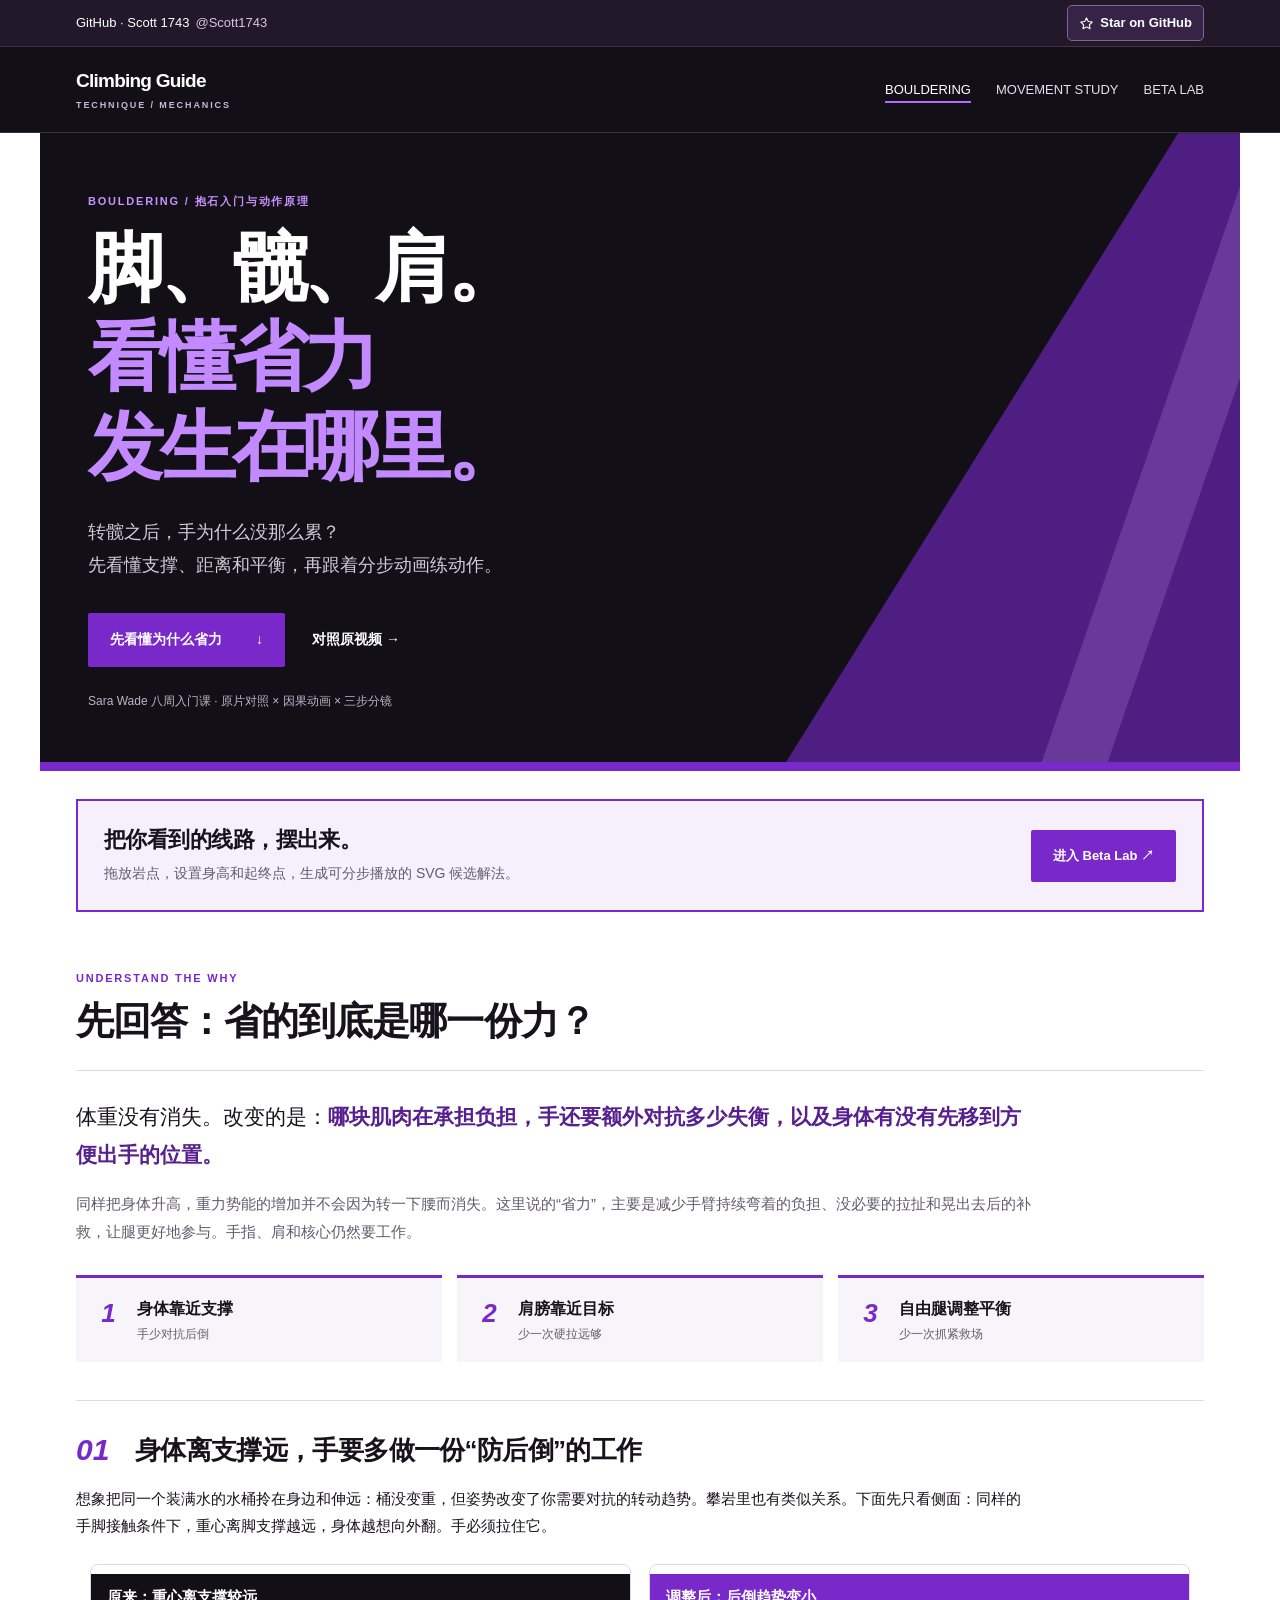
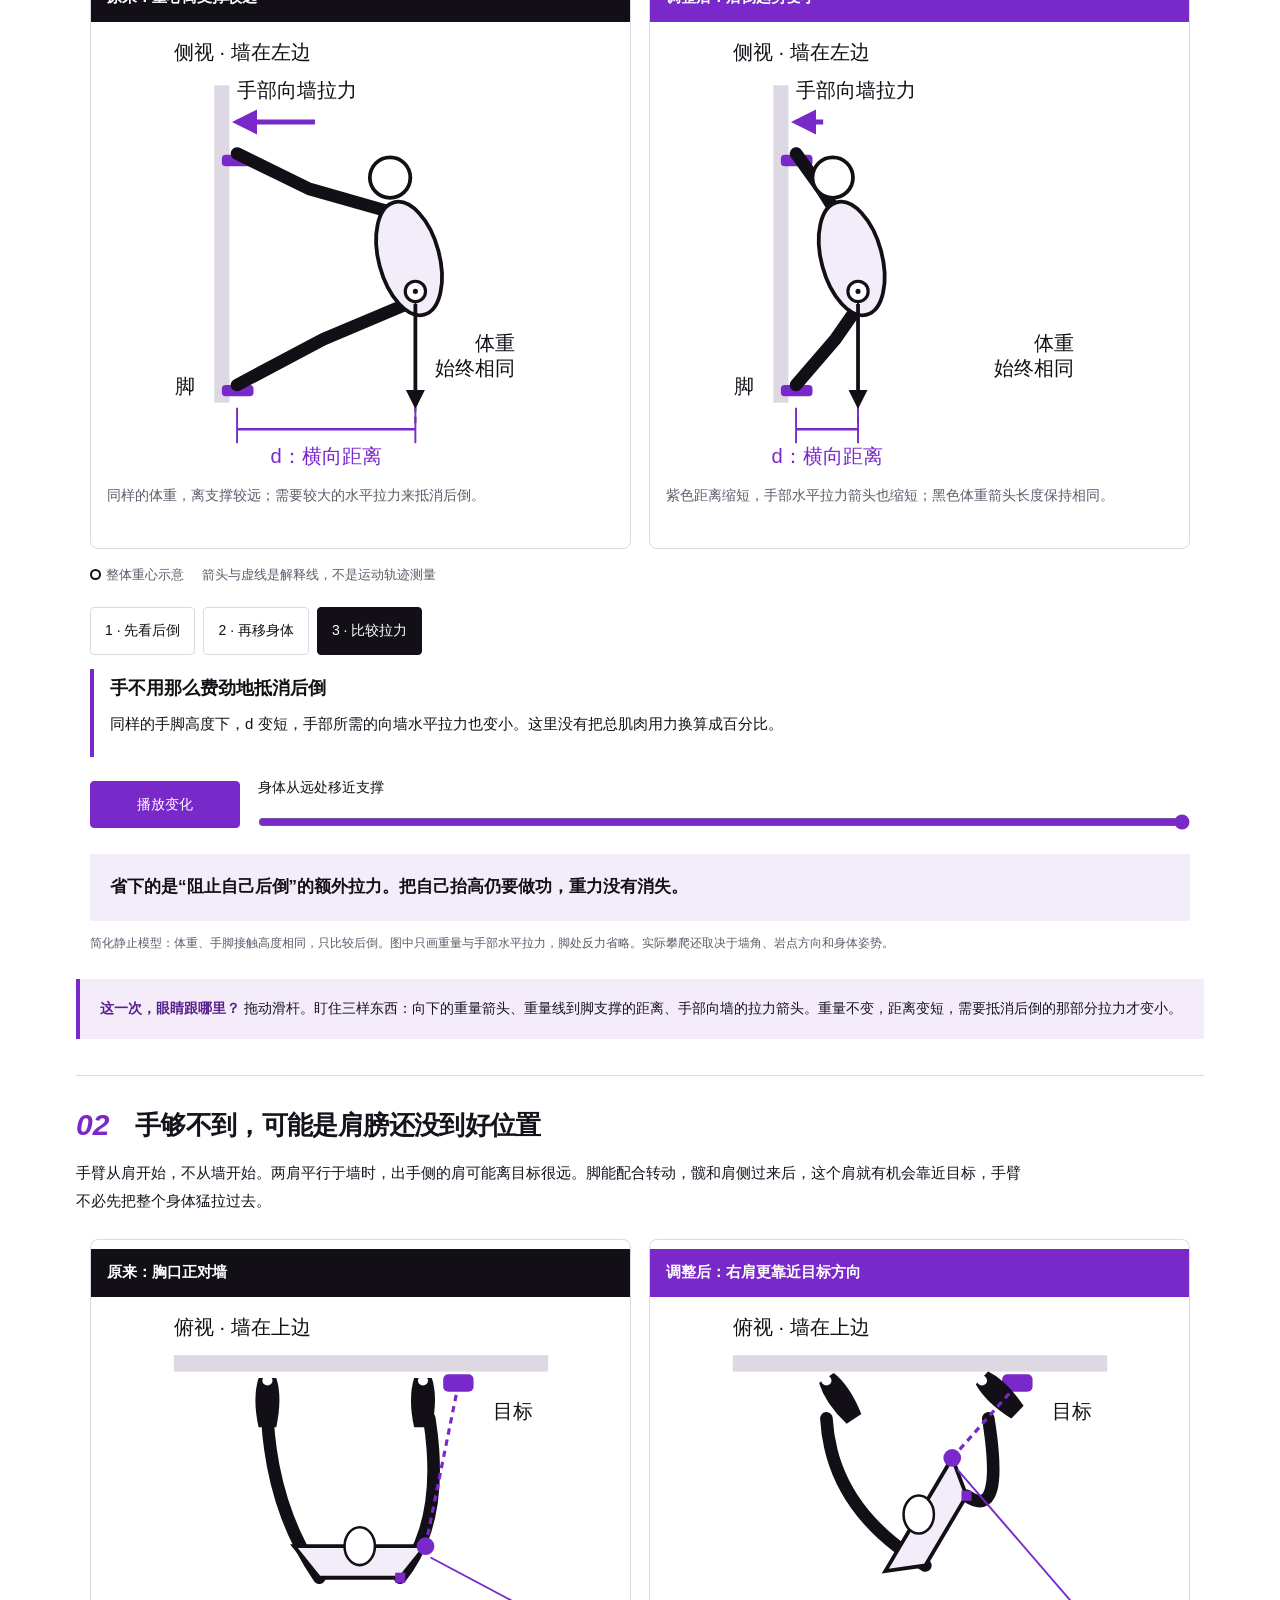
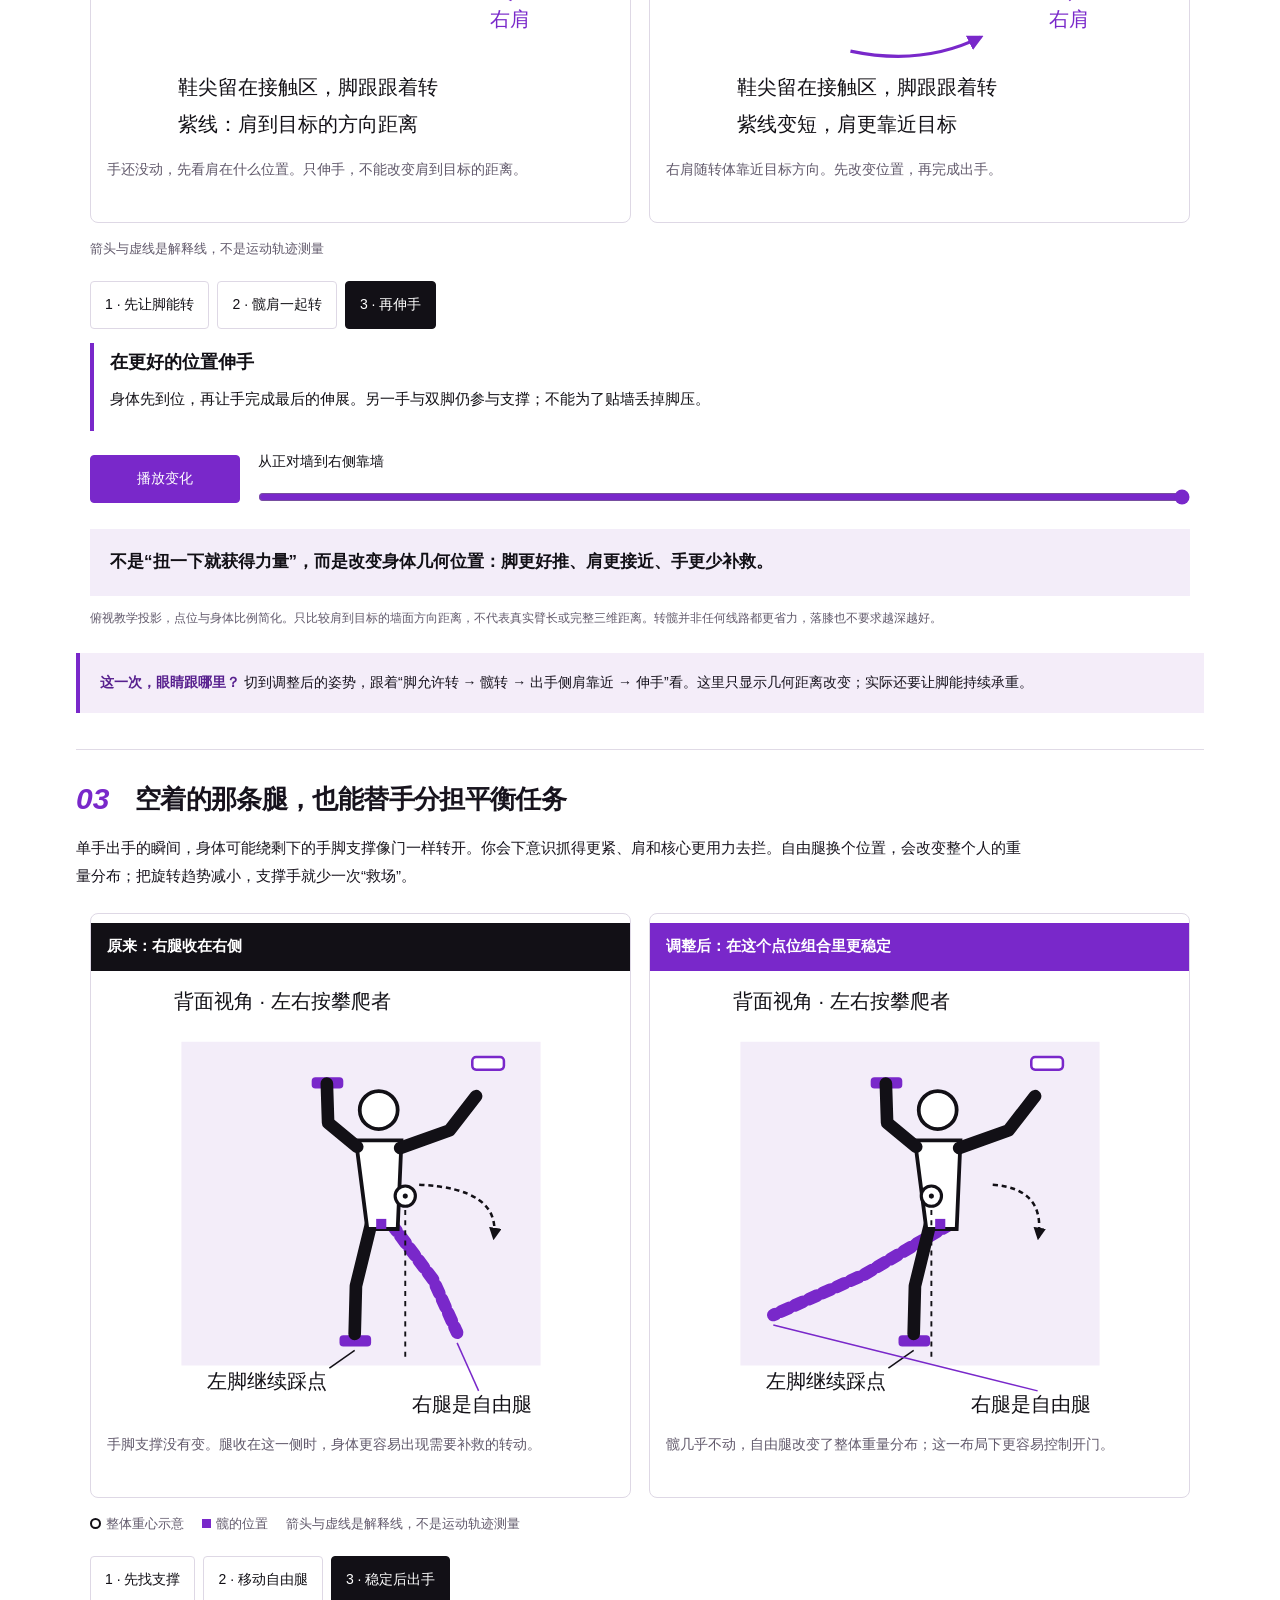
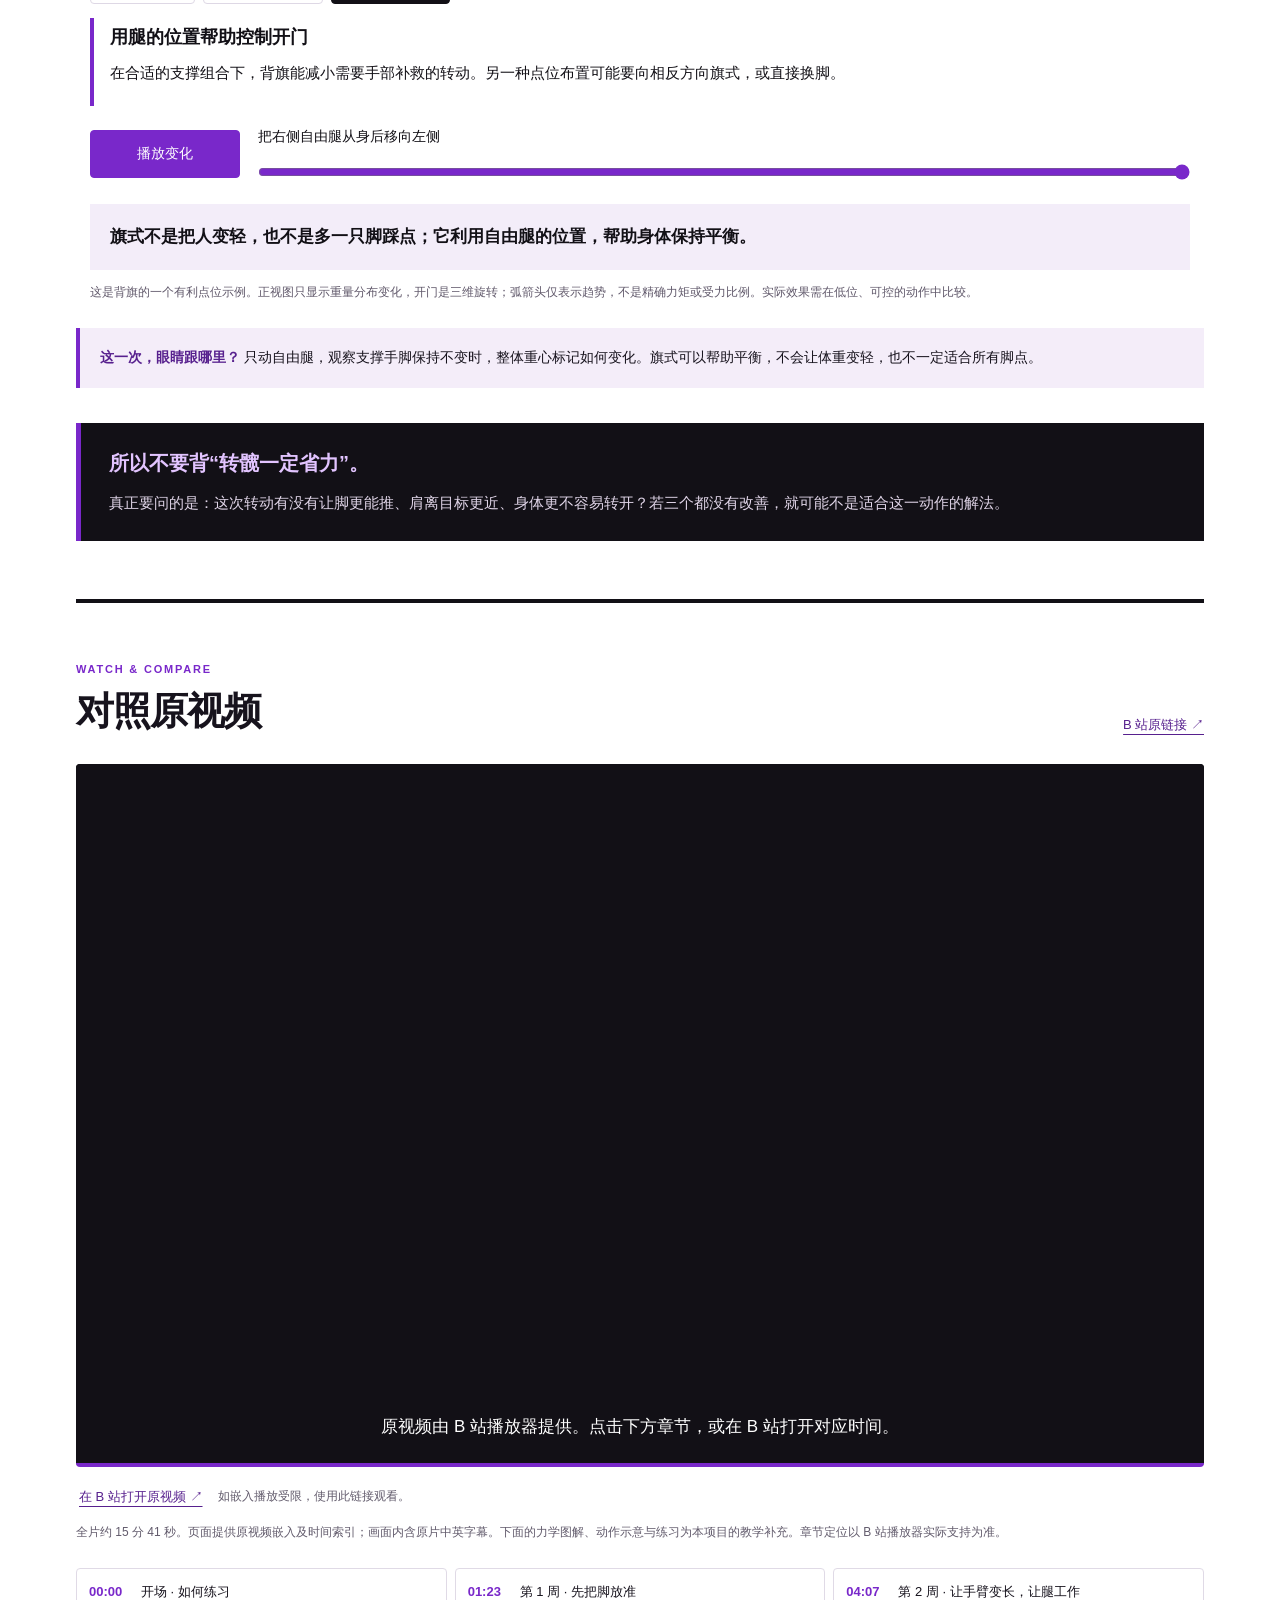
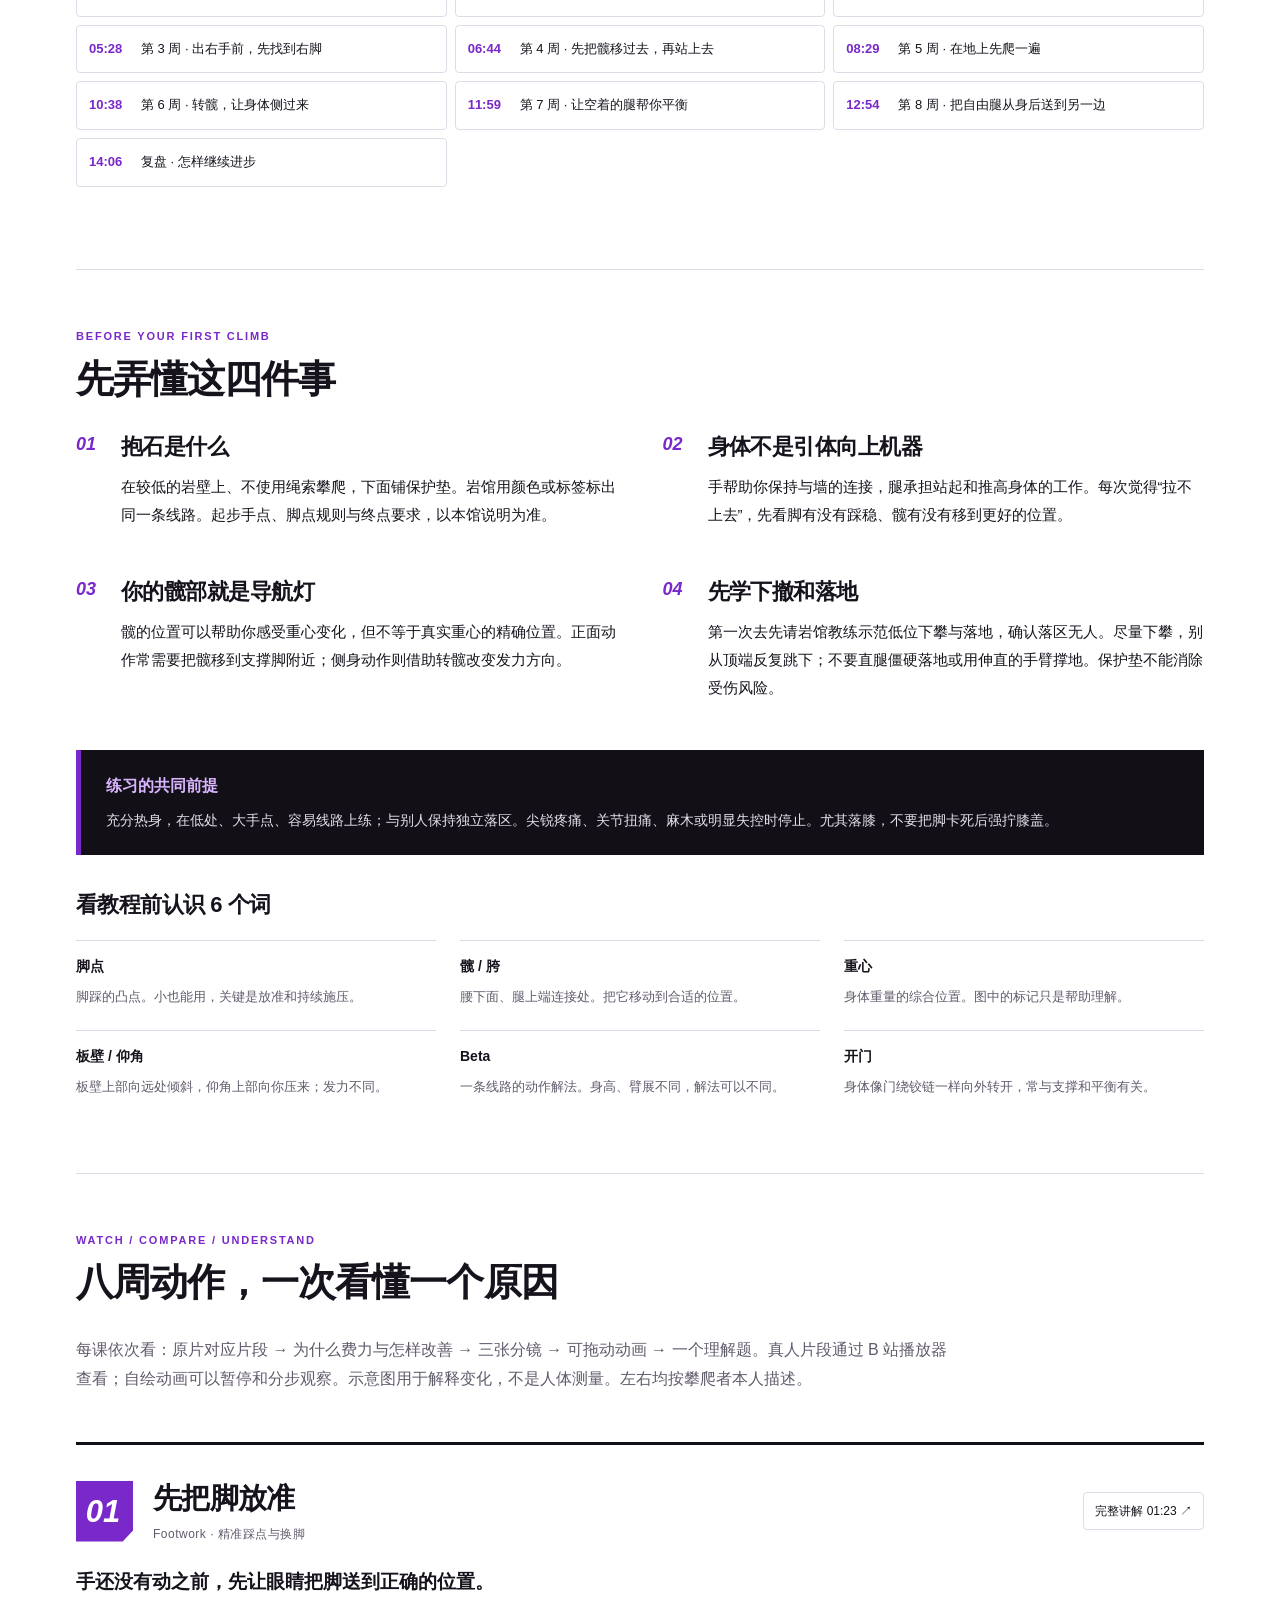
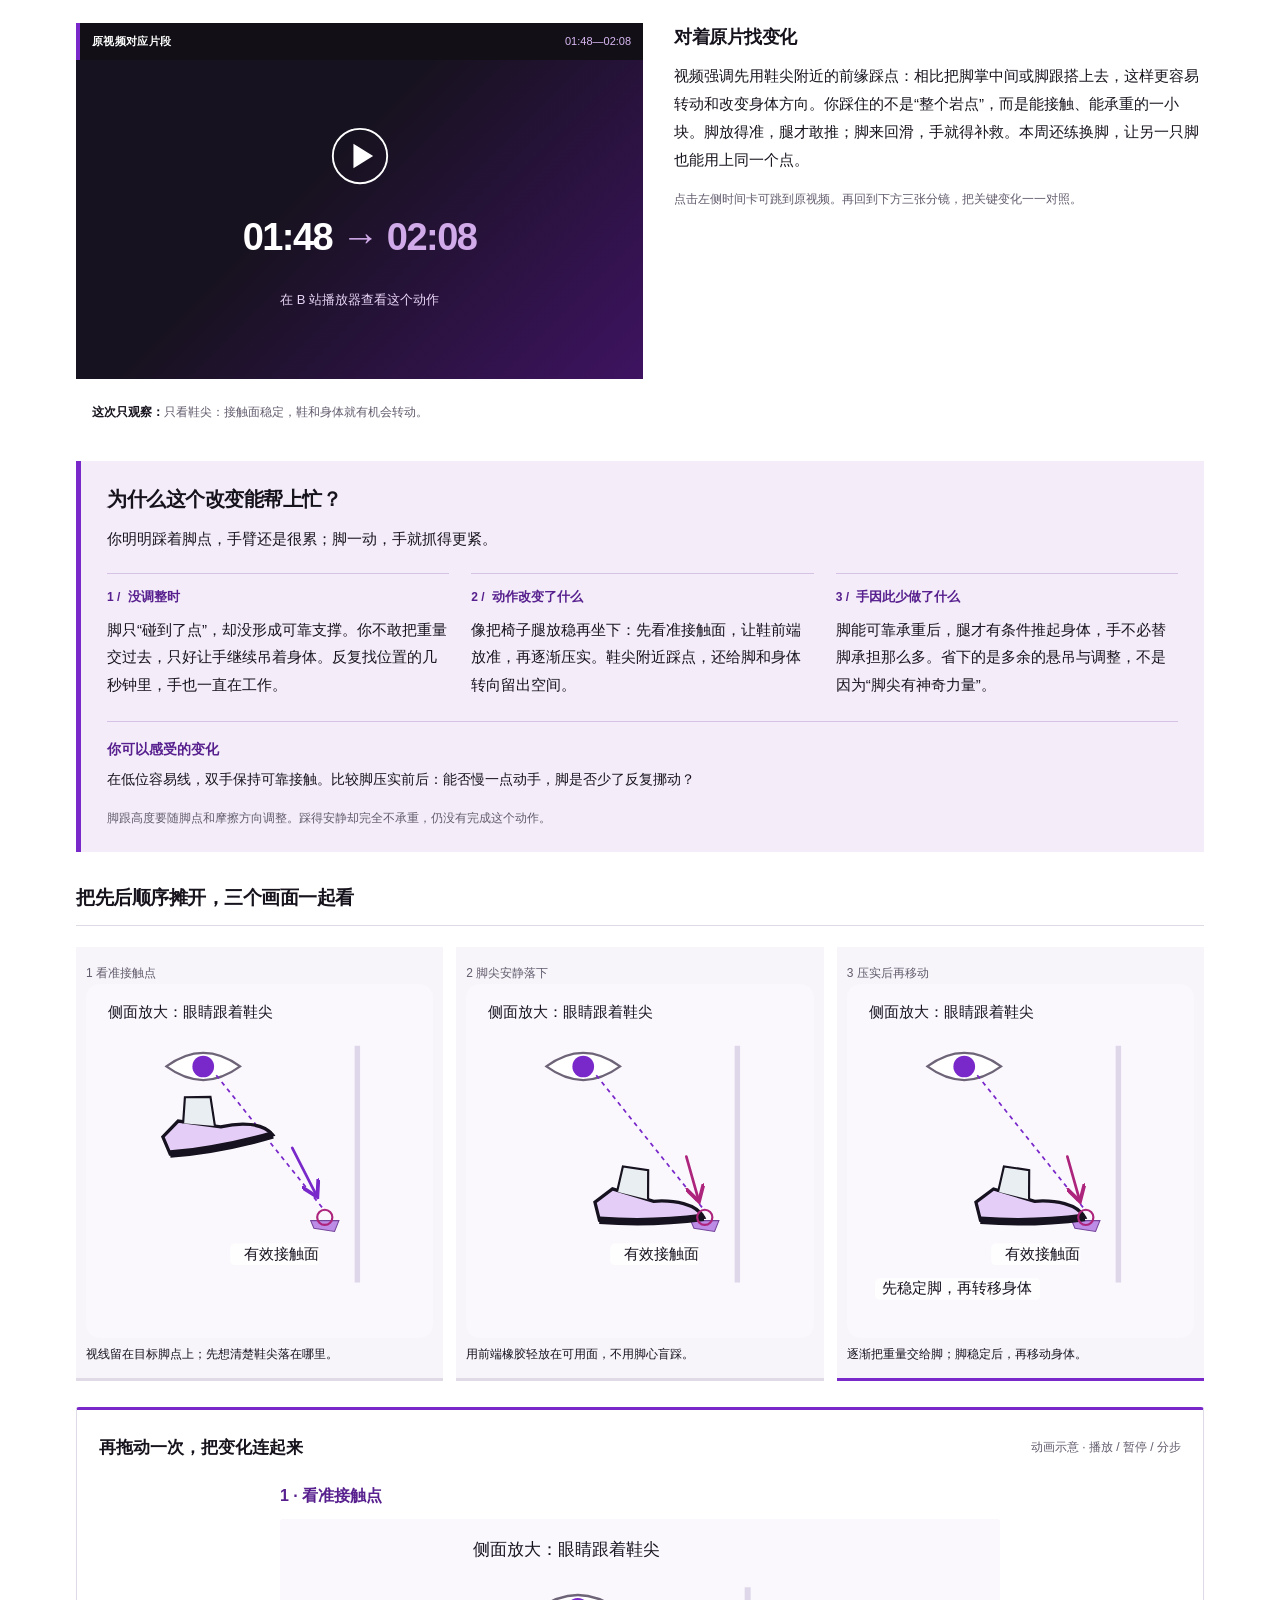
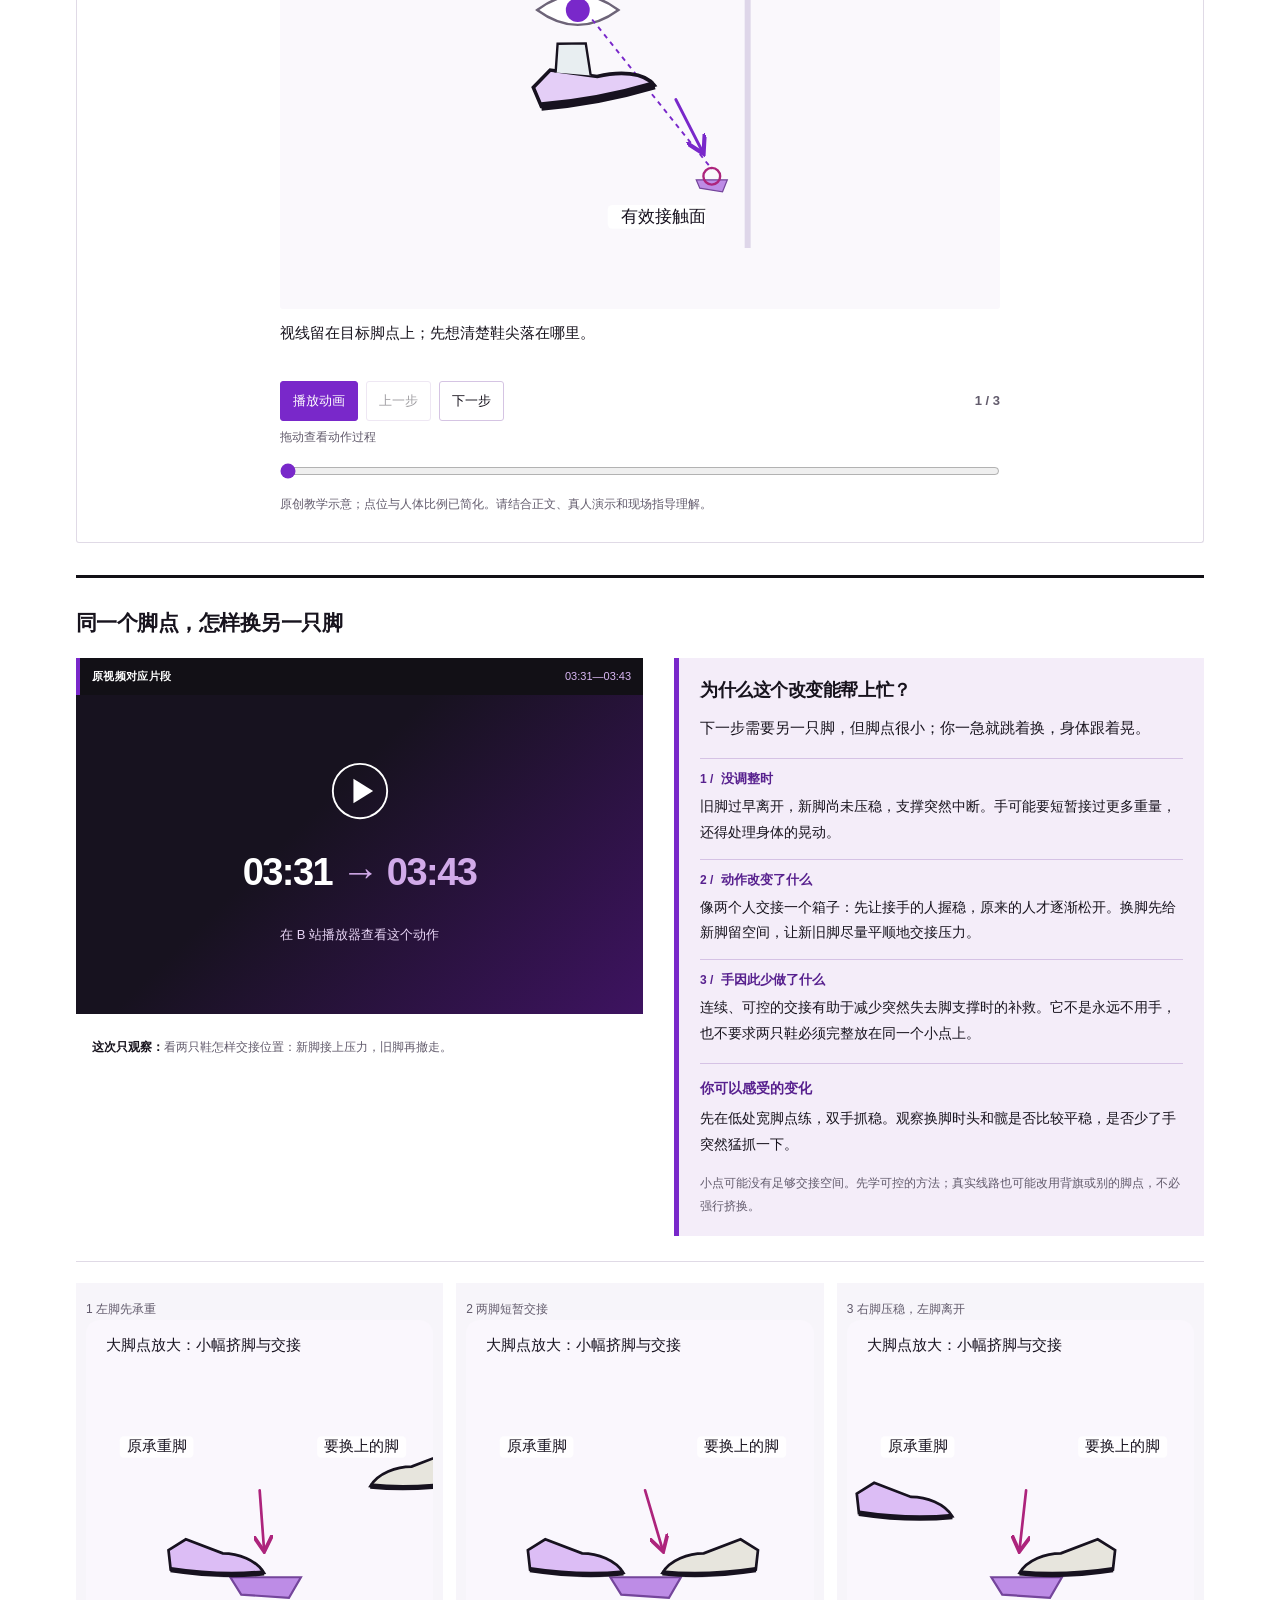
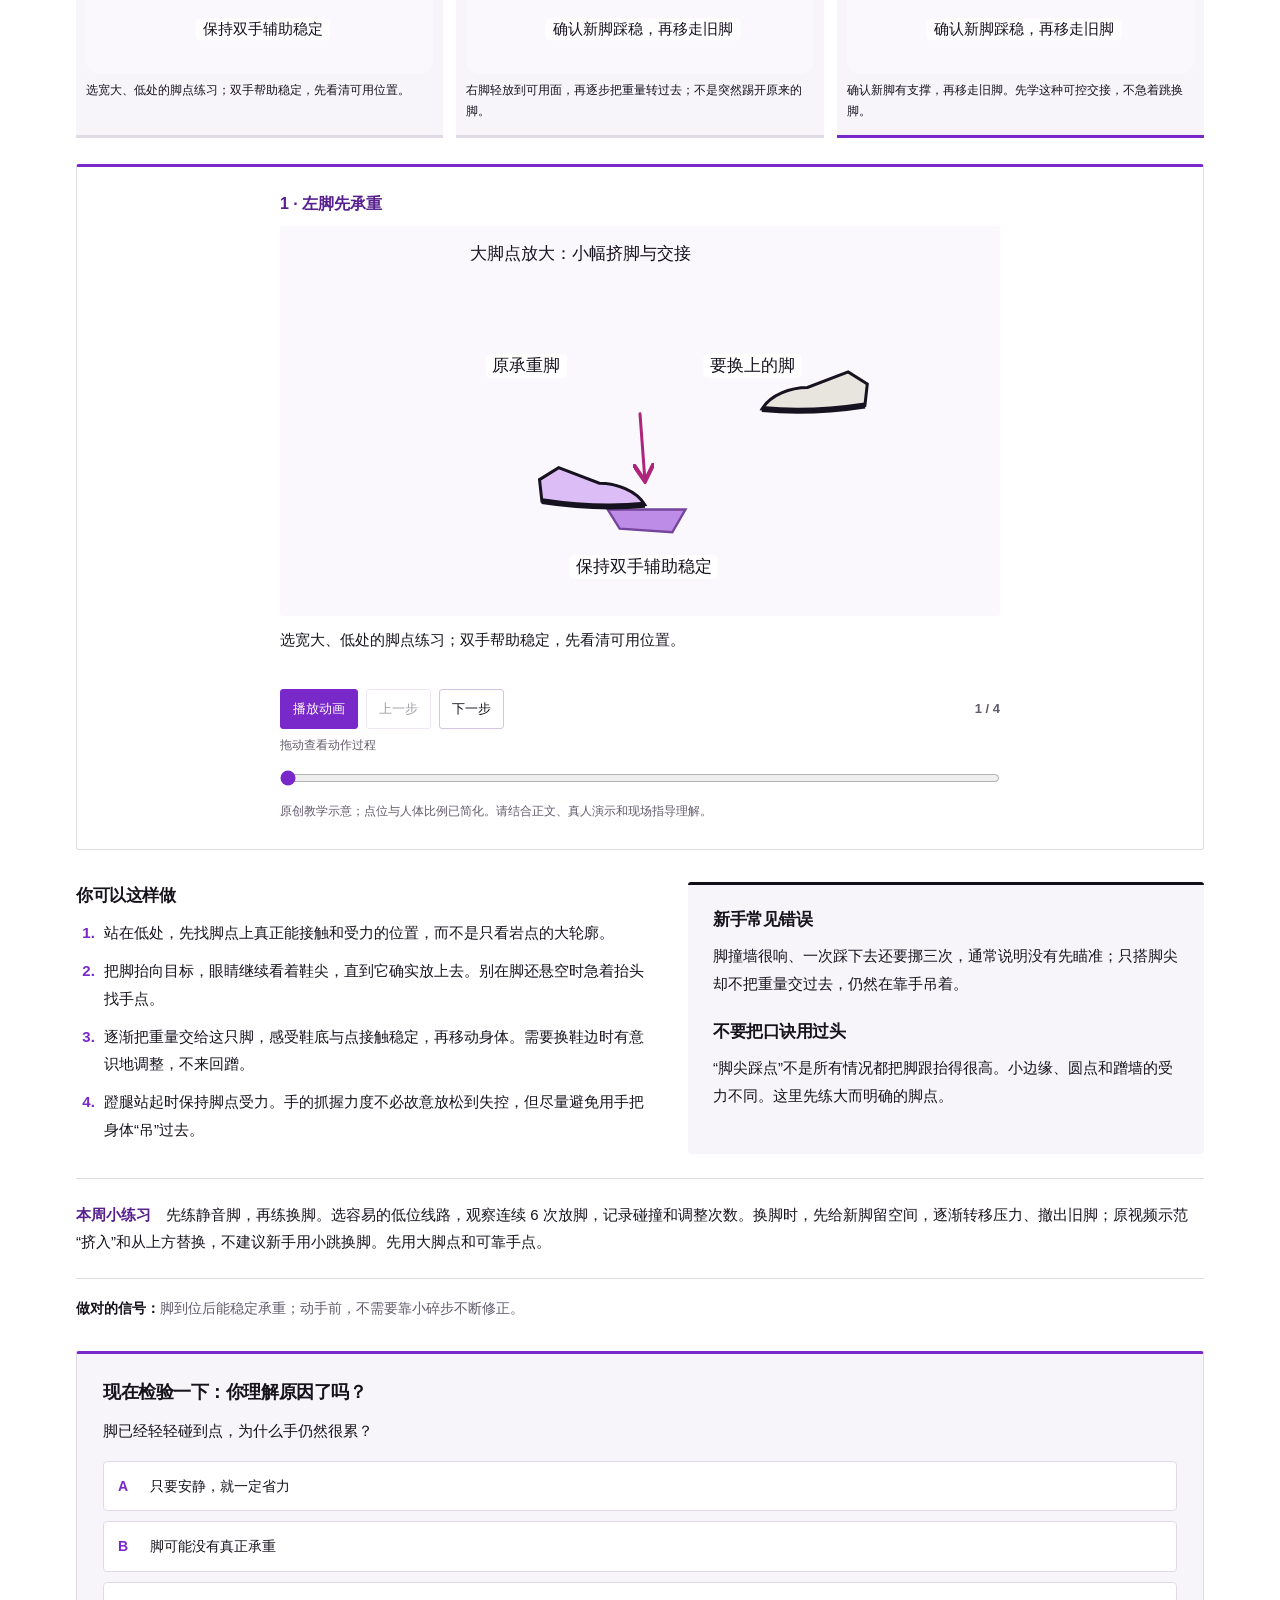
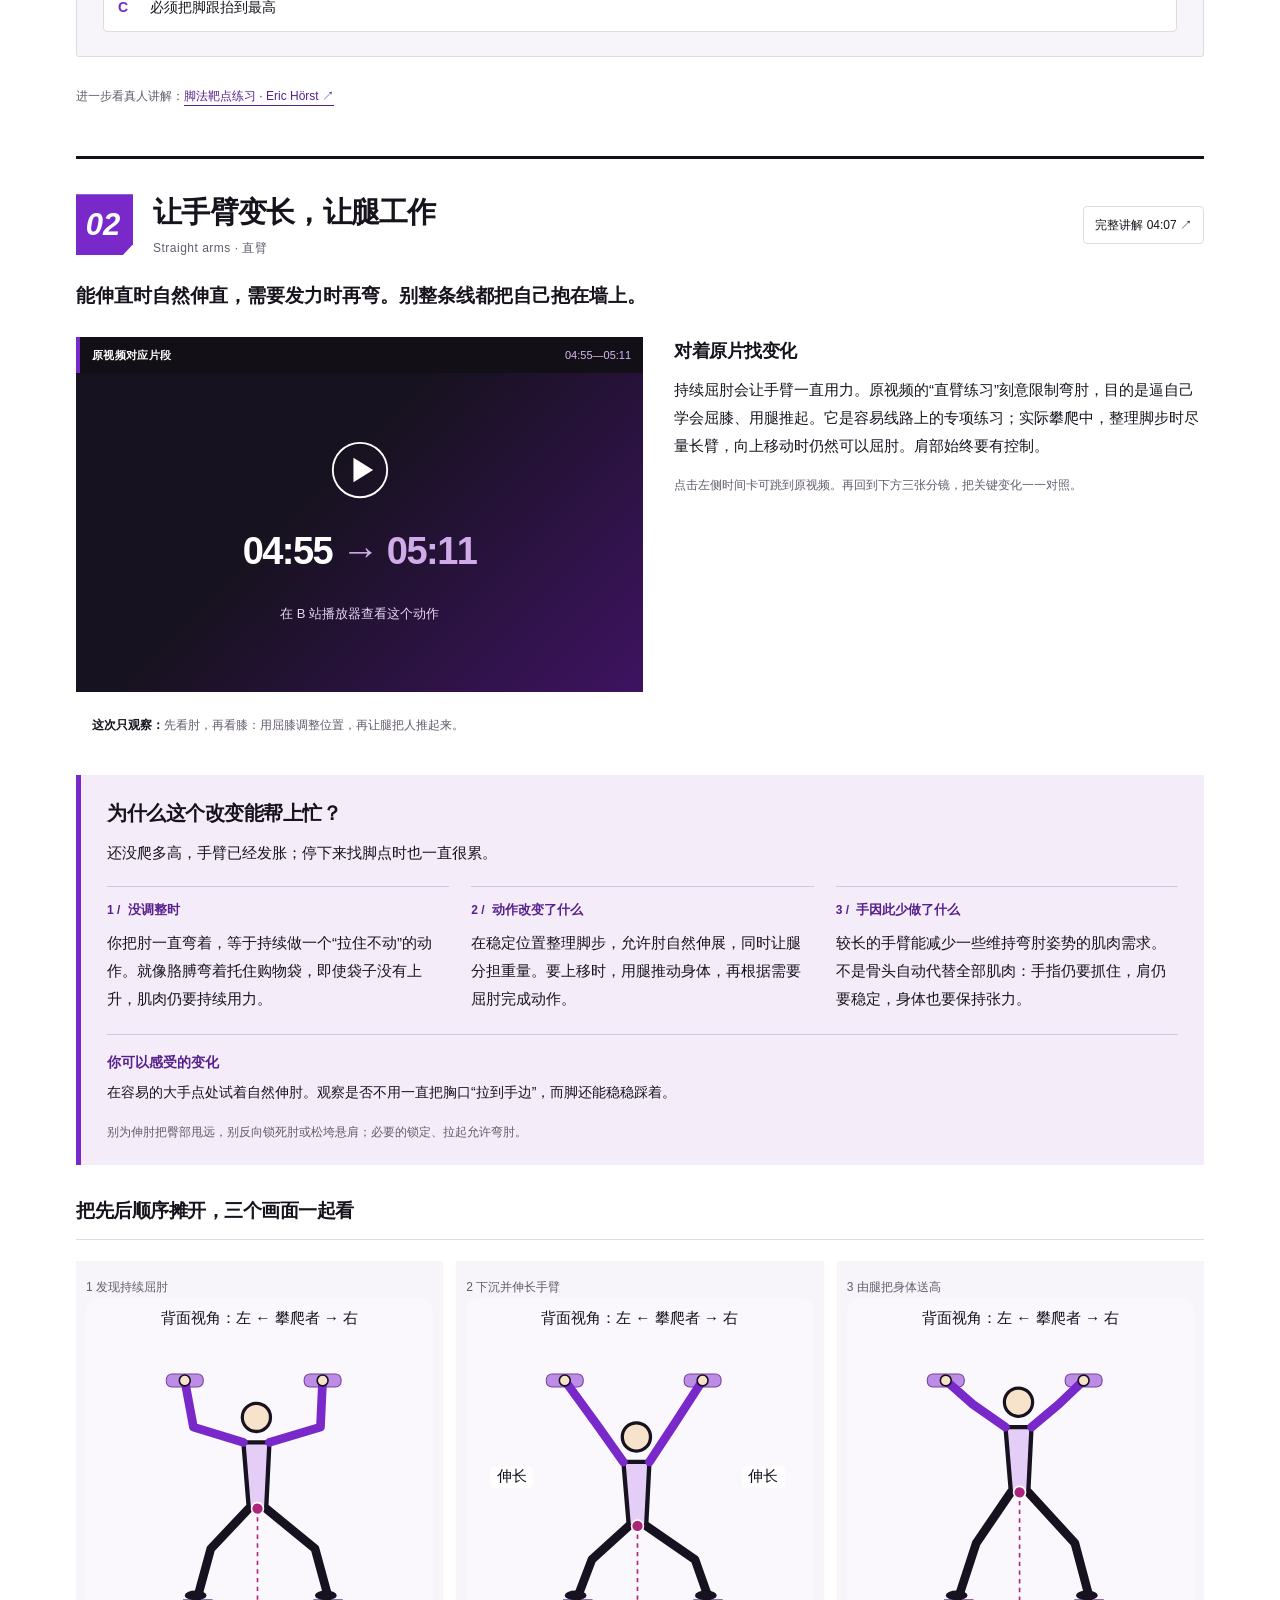
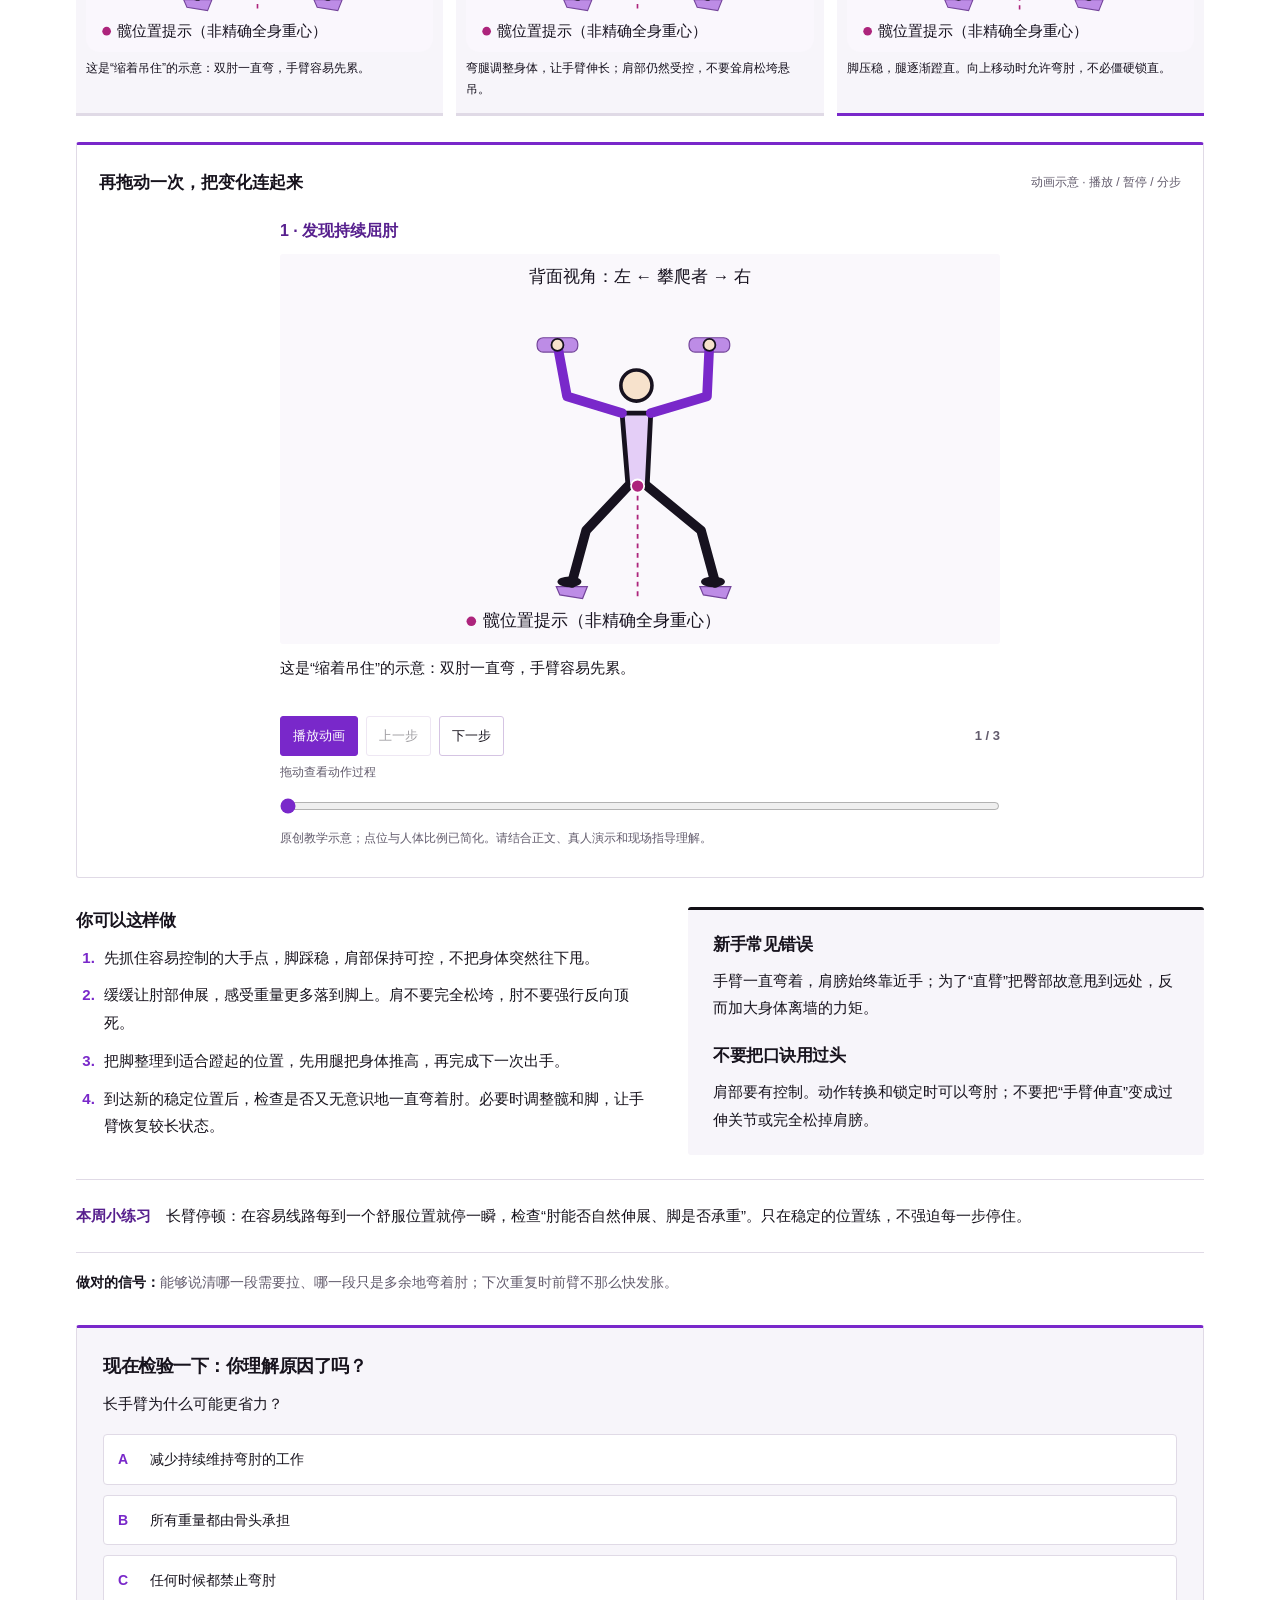
==== commit 5971c70c: "Require commercial licenses and credit the project author" ====
--- a/index.html
+++ b/index.html
@@ -77,8 +77,15 @@
   ]
 }
 </script>
+<link rel="stylesheet" href="project-credit.css">
 </head>
 <body>
+<div class="project-bar">
+  <div class="project-bar-inner">
+    <a class="project-owner" href="https://github.com/Scott1743">GitHub · Scott 1743 <span>@Scott1743</span></a>
+    <a class="project-star" href="https://github.com/Scott1743/climbing-guide" target="_blank" rel="noopener" aria-label="在 GitHub 上为 Climbing Guide 加星（新窗口）"><svg viewBox="0 0 24 24" width="15" height="15" fill="none" stroke="currentColor" stroke-width="1.8" stroke-linejoin="round" aria-hidden="true"><path d="m12 3 2.8 5.7 6.3.9-4.5 4.5 1 6.3L12 17.4l-5.6 3 1-6.3L3 9.6l6.2-.9L12 3Z"/></svg>Star on GitHub</a>
+  </div>
+</div>
 <header class="masthead"><a href="#" class="brand">Climbing Guide <span>TECHNIQUE / MECHANICS</span></a><nav aria-label="页面导航"><a href="index.html" aria-current="page">BOULDERING</a><a href="movement-lab.html">MOVEMENT STUDY</a><a href="route-lab.html">BETA LAB</a></nav></header>
 <main>
 <section class="intro"><div class="eyebrow">BOULDERING / 抱石入门与动作原理</div><h1>脚、髋、肩。<br><em>看懂省力<br class="hero-break">发生在哪里。</em></h1><p class="lead">转髋之后，手为什么没那么累？<br>先看懂支撑、距离和平衡，再跟着分步动画练动作。</p><div class="intro-links"><a class="primary" href="#mechanics">先看懂为什么省力 <span>↓</span></a><a href="#watch">对照原视频 →</a></div><div class="intro-note">Sara Wade 八周入门课 · 原片对照 × 因果动画 × 三步分镜</div></section>
@@ -98,8 +105,13 @@
 <h3 class="subheading">带去岩馆的检查清单</h3><div class="checklist" id="checklist"><label><input type="checkbox">我确认了下攀路线和落地区域</label><label><input type="checkbox">我选的是能从容控制的容易线路</label><label><input type="checkbox">我今天只盯住一个技术重点</label><label><input type="checkbox">我先看脚点，再放脚并持续施压</label><label><input type="checkbox">我会休息，不在疼痛下继续</label><label><input type="checkbox">我能说出一个做得更好的动作</label></div>
 <details class="faq"><summary>最常见的疑问</summary><h4>手臂伸直是不是完全松掉肩膀？</h4><p>不是。肘部尽量自然伸展，肩部仍要有控制；不要耸肩悬挂或强迫肘关节反向锁死。</p><h4>必须买最紧的鞋吗？</h4><p>不用为了入门技术追求疼痛。选择贴合、脚在鞋内不明显滑动且能正常练习的攀岩鞋；具体尺码请现场试穿。</p><h4>8 周一定能爬到 V3 吗？</h4><p>不能保证。等级受岩馆定线、个人基础和恢复情况影响。这个计划的价值是让练习有重点。</p><h4>新手要不要马上练指力板、负重引体？</h4><p>这份入门课先把时间放在脚法、平衡与动作练习上。额外的高强度训练不是完成课程的前提；有相关目标再请教练按个人情况安排。</p></details>
 </section>
-<section id="sources" class="section sources"><div class="eyebrow">SOURCES & CREDITS</div><h2>原视频与补充阅读</h2><div id="sources-list"><!-- prerender:sources-list --><ol><li><a href="https://www.youtube.com/watch?v=LSqRurnzkGk" target="_blank" rel="noopener">原视频 · Sara Wade / Send Edition ↗</a><span>八周课程的顺序与动作示范参考。</span></li><li><a href="https://www.bilibili.com/video/BV1b4pS67EZW/" target="_blank" rel="noopener">B 站视频 · 平静指南 ↗</a><span>原视频嵌入来源；通过 B 站观看原有中英双语字幕。</span></li><li><a href="https://www.rei.com/learn/expert-advice/climbing-techniques.html" target="_blank" rel="noopener">REI · Climbing Techniques and Moves ↗</a><span>直臂、身体位置和 Layback 对抗的补充解释。</span></li><li><a href="https://trainingforclimbing.com/improve-climbing-footwork-with-target-practice/" target="_blank" rel="noopener">Eric Hörst · Footwork Target Practice ↗</a><span>精准踩点、持续看脚和容易线路练习的依据。</span></li><li><a href="https://youthprograms.momentumclimbing.com/fundamental-movement-pattern/" target="_blank" rel="noopener">Momentum · Fundamental Movement Pattern ↗</a><span>同侧手脚的基础协调练习。</span></li><li><a href="https://youthprograms.momentumclimbing.com/rock-over/" target="_blank" rel="noopener">Momentum · Rock Over ↗</a><span>先放脚、转移重心、再出手。</span></li><li><a href="https://youthprograms.momentumclimbing.com/sequence-reading/" target="_blank" rel="noopener">Momentum · Sequence Reading ↗</a><span>读线与尝试后的修正。</span></li><li><a href="https://youthprograms.momentumclimbing.com/drop-knee/" target="_blank" rel="noopener">Momentum · Drop Knee ↗</a><span>转髋落膝，以及负荷与热身提醒。</span></li><li><a href="https://youthprograms.momentumclimbing.com/flagging-outside/" target="_blank" rel="noopener">Momentum · Flagging Outside ↗</a><span>支撑腿与自由腿分工。</span></li><li><a href="https://youthprograms.momentumclimbing.com/back-flagging/" target="_blank" rel="noopener">Momentum · Back Flagging ↗</a><span>跨过中线的后侧自由腿。</span></li><li><a href="https://blog.movementgyms.com/how-to-fall-when-bouldering-landing-techniques-downclimbing-tips" target="_blank" rel="noopener">Movement · How to Fall When Bouldering ↗</a><span>落区、下攀与基础落地教学。请现场学习，避免靠文字自行尝试高处跳落。</span></li><li><a href="https://www.mountain-training.org/media/iosl1rot/bouldering-wall-instructor-candidate-handbook.pdf" target="_blank" rel="noopener">Mountain Training · Bouldering Wall Instructor Handbook ↗</a><span>基础教学与落地练习循序渐进；不建议新手互相尝试接住坠落的人。</span></li></ol><!-- /prerender:sources-list --></div><p class="small">本项目的原创代码、图解和讲解以 MIT 许可开源。嵌入视频及引用资料的权利归原权利人；不属于本项目的开源授权。项目与原作者、B 站及任何运动品牌均无隶属关系。</p></section>
-</main><footer>Climbing Guide <span>先踩稳，再出手。</span><a href="https://github.com/Scott1743/climbing-guide" target="_blank" rel="noopener">GitHub ↗</a><a href="#">回到顶部 ↑</a><div class="page-share"><button type="button" data-share-page hidden>分享页面 ↗</button><span role="status" aria-live="polite"></span><a href="sitemap.xml">站点地图</a></div></footer>
+<section id="sources" class="section sources"><div class="eyebrow">SOURCES & CREDITS</div><h2>原视频与补充阅读</h2><div id="sources-list"><!-- prerender:sources-list --><ol><li><a href="https://www.youtube.com/watch?v=LSqRurnzkGk" target="_blank" rel="noopener">原视频 · Sara Wade / Send Edition ↗</a><span>八周课程的顺序与动作示范参考。</span></li><li><a href="https://www.bilibili.com/video/BV1b4pS67EZW/" target="_blank" rel="noopener">B 站视频 · 平静指南 ↗</a><span>原视频嵌入来源；通过 B 站观看原有中英双语字幕。</span></li><li><a href="https://www.rei.com/learn/expert-advice/climbing-techniques.html" target="_blank" rel="noopener">REI · Climbing Techniques and Moves ↗</a><span>直臂、身体位置和 Layback 对抗的补充解释。</span></li><li><a href="https://trainingforclimbing.com/improve-climbing-footwork-with-target-practice/" target="_blank" rel="noopener">Eric Hörst · Footwork Target Practice ↗</a><span>精准踩点、持续看脚和容易线路练习的依据。</span></li><li><a href="https://youthprograms.momentumclimbing.com/fundamental-movement-pattern/" target="_blank" rel="noopener">Momentum · Fundamental Movement Pattern ↗</a><span>同侧手脚的基础协调练习。</span></li><li><a href="https://youthprograms.momentumclimbing.com/rock-over/" target="_blank" rel="noopener">Momentum · Rock Over ↗</a><span>先放脚、转移重心、再出手。</span></li><li><a href="https://youthprograms.momentumclimbing.com/sequence-reading/" target="_blank" rel="noopener">Momentum · Sequence Reading ↗</a><span>读线与尝试后的修正。</span></li><li><a href="https://youthprograms.momentumclimbing.com/drop-knee/" target="_blank" rel="noopener">Momentum · Drop Knee ↗</a><span>转髋落膝，以及负荷与热身提醒。</span></li><li><a href="https://youthprograms.momentumclimbing.com/flagging-outside/" target="_blank" rel="noopener">Momentum · Flagging Outside ↗</a><span>支撑腿与自由腿分工。</span></li><li><a href="https://youthprograms.momentumclimbing.com/back-flagging/" target="_blank" rel="noopener">Momentum · Back Flagging ↗</a><span>跨过中线的后侧自由腿。</span></li><li><a href="https://blog.movementgyms.com/how-to-fall-when-bouldering-landing-techniques-downclimbing-tips" target="_blank" rel="noopener">Movement · How to Fall When Bouldering ↗</a><span>落区、下攀与基础落地教学。请现场学习，避免靠文字自行尝试高处跳落。</span></li><li><a href="https://www.mountain-training.org/media/iosl1rot/bouldering-wall-instructor-candidate-handbook.pdf" target="_blank" rel="noopener">Mountain Training · Bouldering Wall Instructor Handbook ↗</a><span>基础教学与落地练习循序渐进；不建议新手互相尝试接住坠落的人。</span></li></ol><!-- /prerender:sources-list --></div><p class="small">嵌入视频及引用资料的权利归各自权利人。项目与原作者、B 站及任何运动品牌均无隶属关系。</p></section>
+</main><footer class="project-footer">Climbing Guide <span>先踩稳，再出手。</span><a href="https://github.com/Scott1743/climbing-guide" target="_blank" rel="noopener">项目仓库 ↗</a><a href="#">回到顶部 ↑</a><div class="page-share"><button type="button" data-share-page hidden>分享页面 ↗</button><span role="status" aria-live="polite"></span><a href="sitemap.xml">站点地图</a></div>
+<div class="project-license">
+  <p class="project-credit">© 2026 <a href="https://github.com/Scott1743">Scott 1743 · @Scott1743</a></p>
+  <p>原创内容按 <a href="LICENSE">PolyForm Noncommercial 1.0.0</a> 提供。超出该许可范围的商业使用，须事先<a href="mailto:512981271@qq.com?subject=Climbing%20Guide%20Commercial%20License">联系作者购买书面商用授权</a>。<a href="THIRD_PARTY_NOTICES.md">第三方内容</a>依各自权利条款。</p>
+</div>
+</footer>
 <script src="content.js"></script><script src="reasons.js"></script><script src="animations.js"></script><script src="mechanics.js"></script><script src="app.js"></script>
 <script src="share.js" defer></script>
 </body></html>
--- a/project-credit.css
+++ b/project-credit.css
@@ -0,0 +1,98 @@
+.project-bar {
+  background: #211829;
+  border-bottom: 1px solid #3e304a;
+  font-size: 13px;
+  line-height: 1.4;
+}
+
+.project-bar-inner {
+  max-width: 1200px;
+  margin: 0 auto;
+  padding: 5px 36px;
+  display: flex;
+  flex-wrap: wrap;
+  align-items: center;
+  justify-content: space-between;
+  gap: 4px 16px;
+}
+
+.project-bar a {
+  display: inline-flex;
+  align-items: center;
+  gap: 6px;
+  min-height: 36px;
+  color: #fff;
+  text-decoration: none;
+}
+
+.project-bar a:hover,
+.project-bar a:focus-visible {
+  color: #fff;
+}
+
+.project-owner:hover {
+  text-decoration: underline;
+}
+
+.project-owner span {
+  color: #d8c5e5;
+}
+
+.project-star {
+  padding: 0 11px;
+  border: 1px solid #80659a;
+  border-radius: 5px;
+  background: #362345;
+  font-weight: 700;
+}
+
+.project-star:hover {
+  background: #503166;
+}
+
+.project-footer {
+  flex-wrap: wrap;
+}
+
+footer .project-license {
+  flex: 0 0 100%;
+  padding-top: 14px;
+  border-top: 1px solid #e0dae6;
+  font-size: 13px;
+  line-height: 1.75;
+  font-weight: 400;
+  color: #625b6c;
+}
+
+footer .project-license p {
+  max-width: none;
+  margin: 0;
+}
+
+footer .project-license a {
+  display: inline;
+  margin: 0;
+  white-space: normal;
+  text-decoration: underline;
+}
+
+footer .project-license .project-credit {
+  margin-bottom: 3px;
+  font-weight: 700;
+}
+
+@media (max-width: 600px) {
+  .project-bar-inner {
+    padding-inline: 20px;
+  }
+
+  footer .project-license {
+    margin-top: 10px;
+  }
+}
+
+@media print {
+  .project-bar {
+    display: none;
+  }
+}
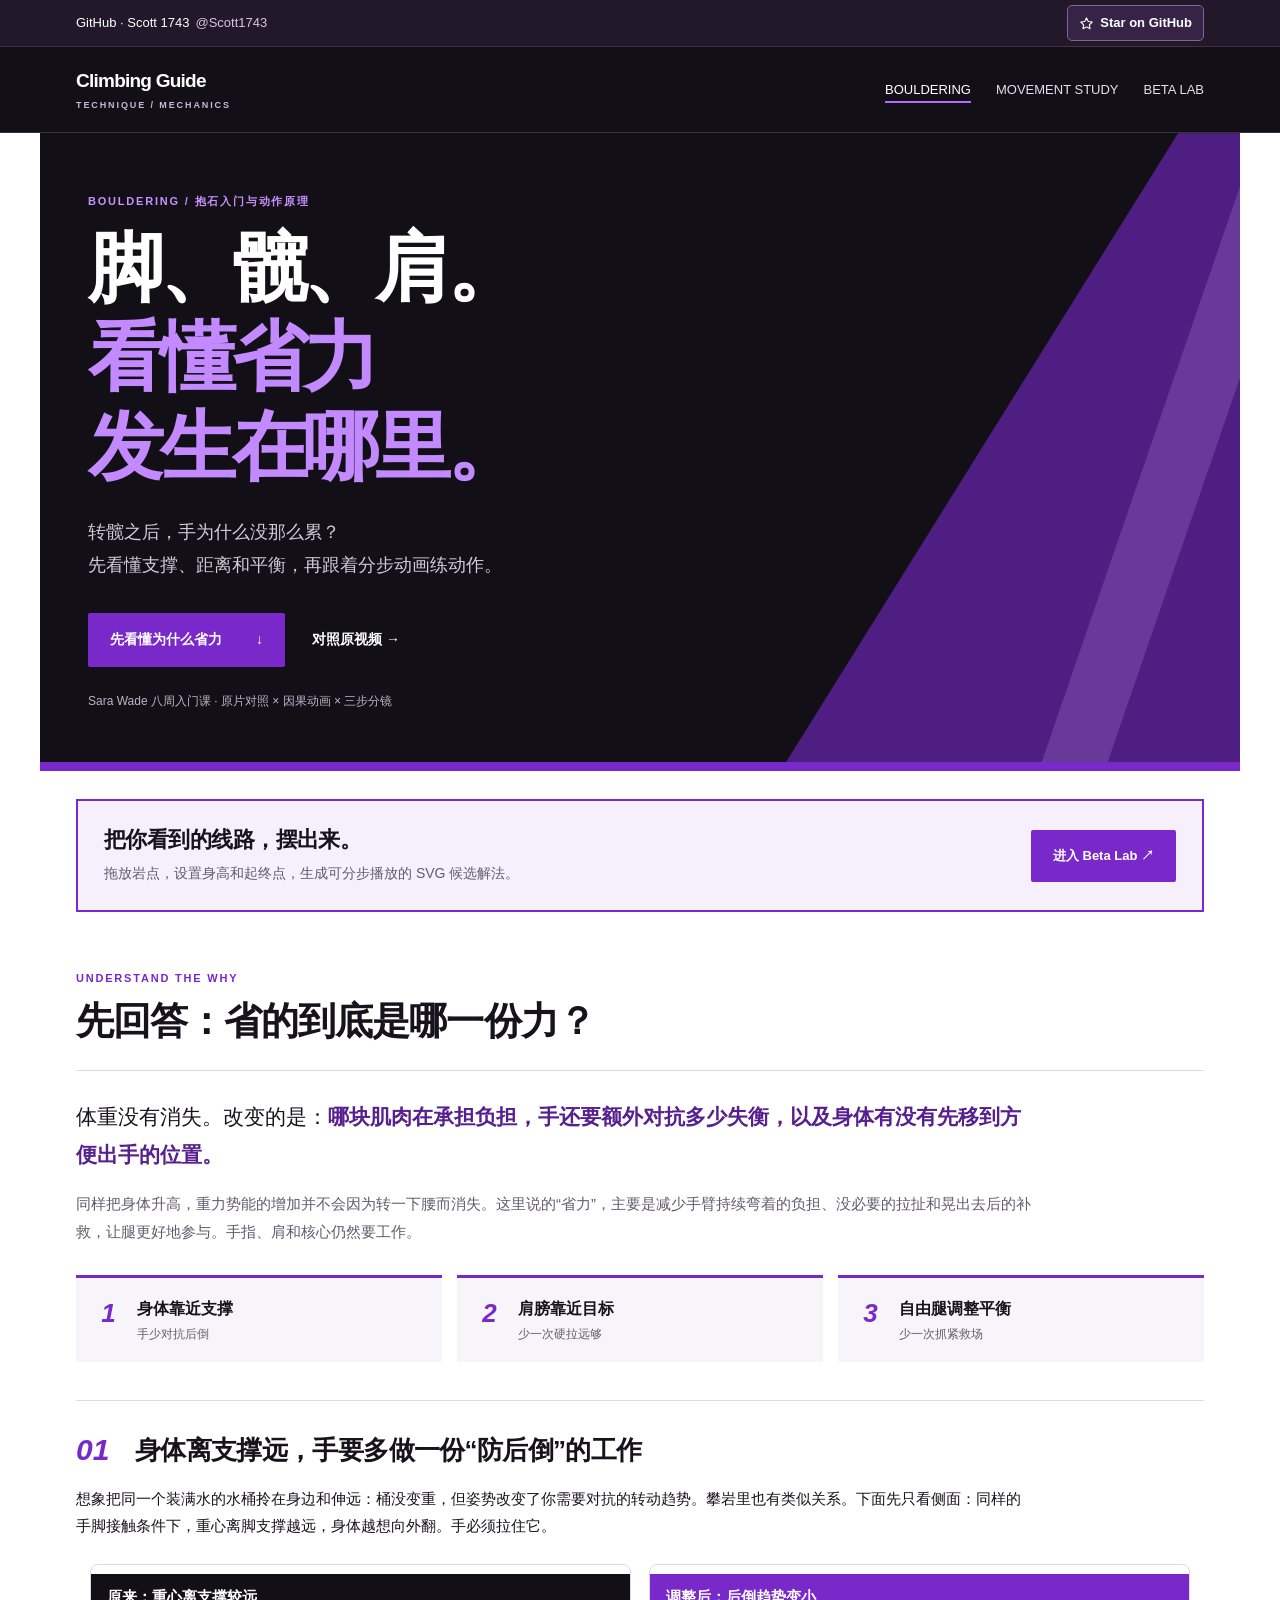
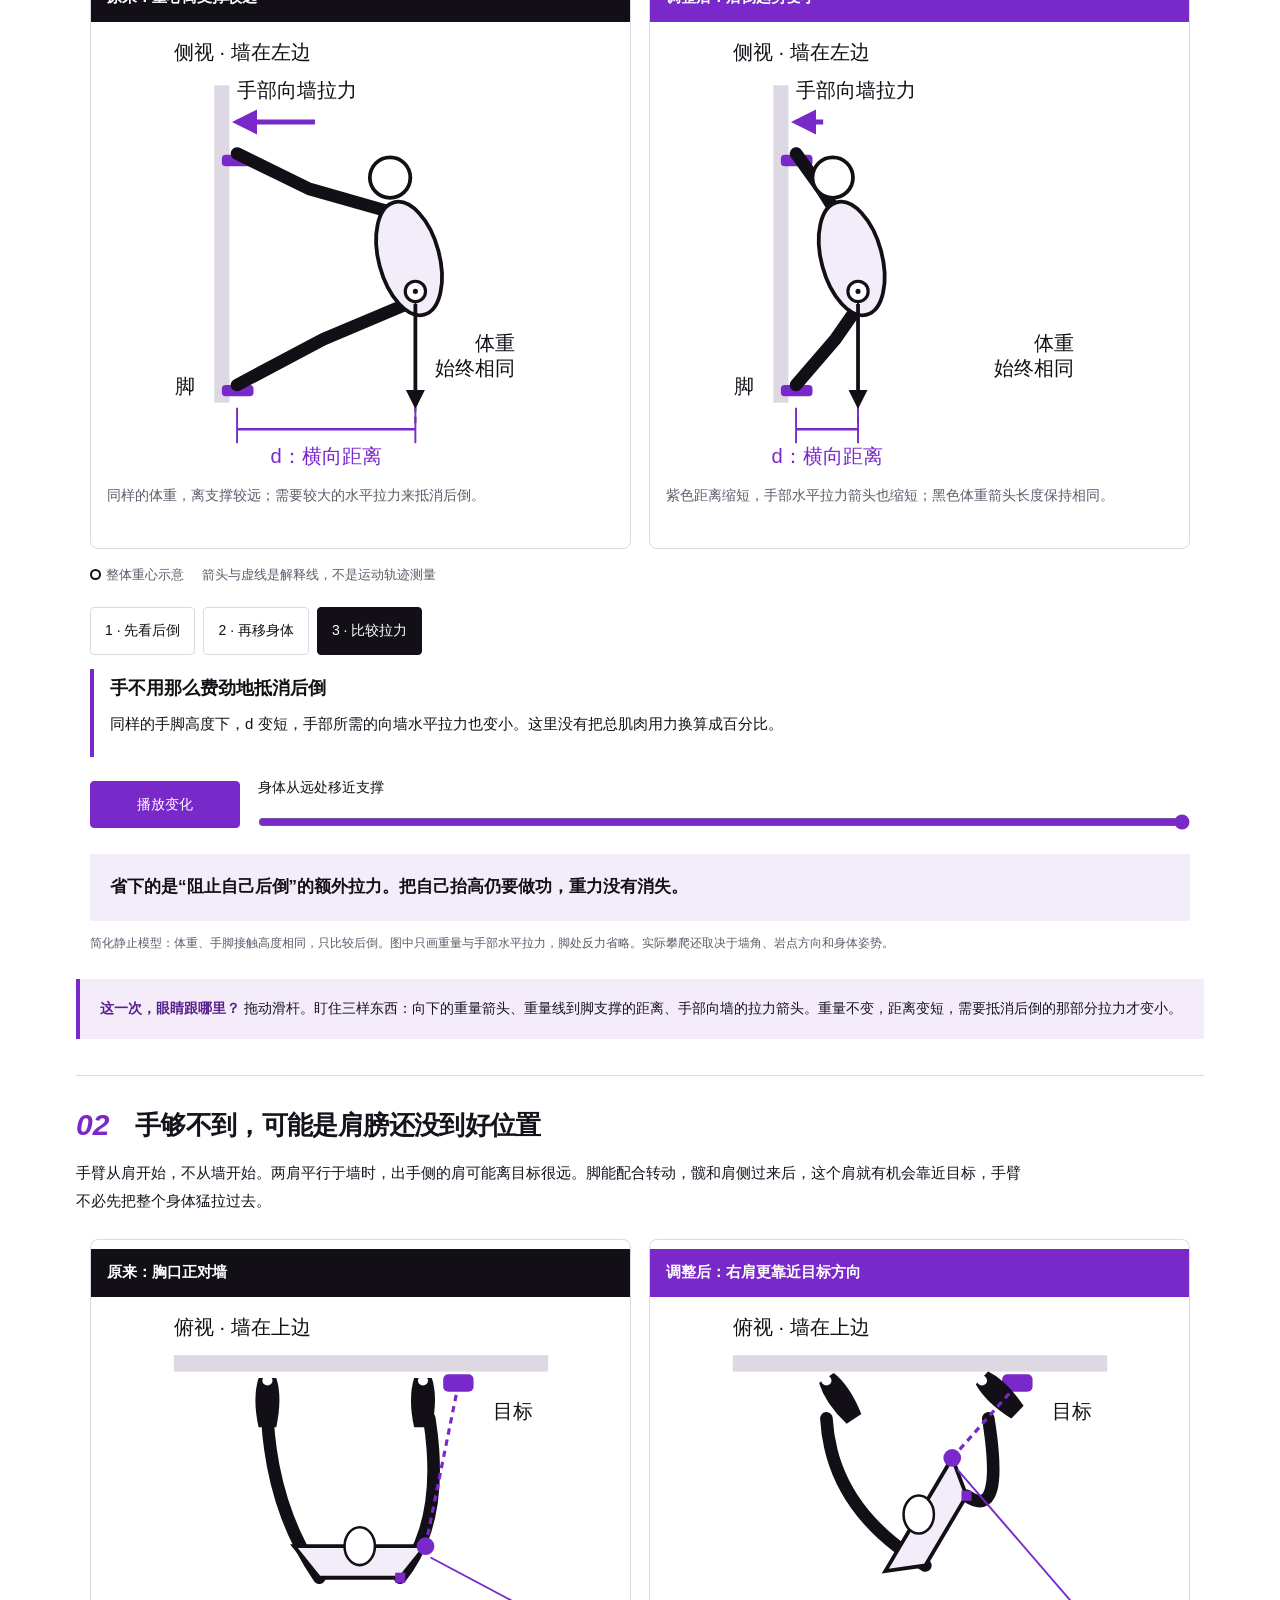
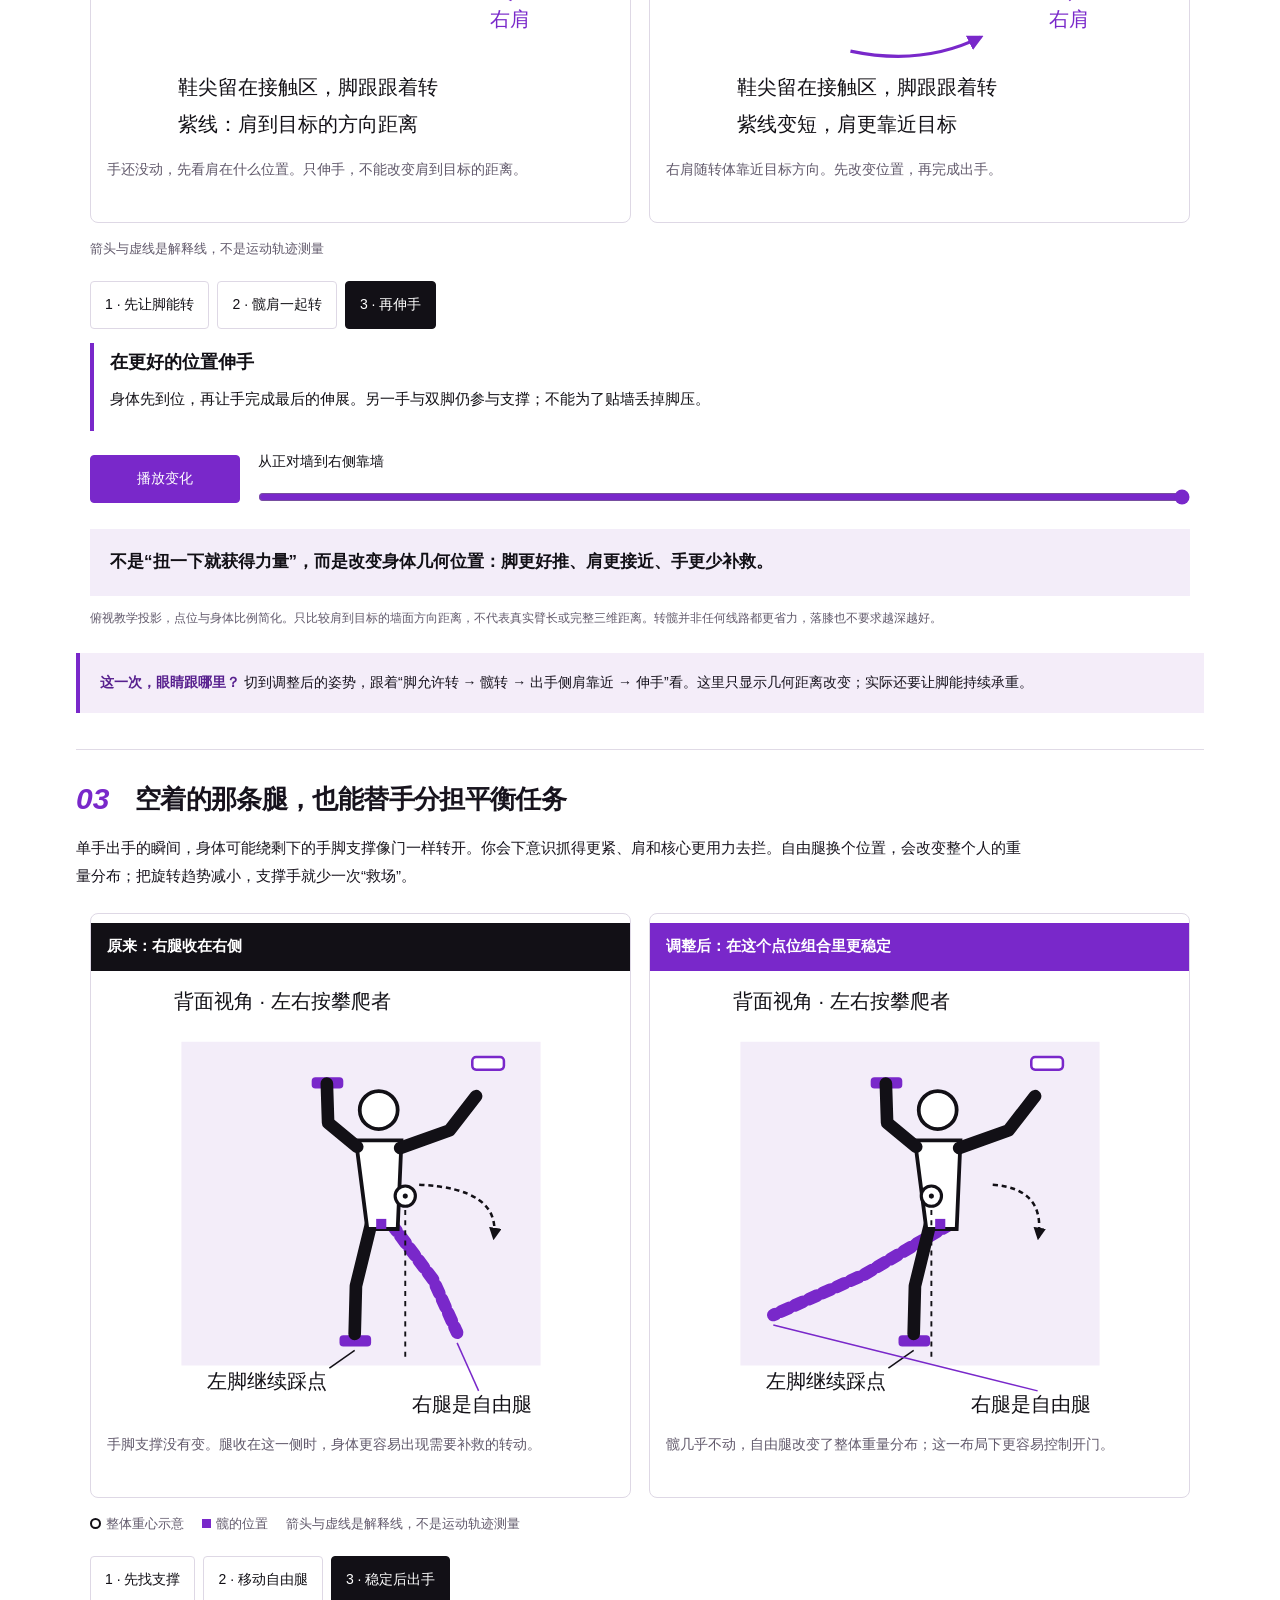
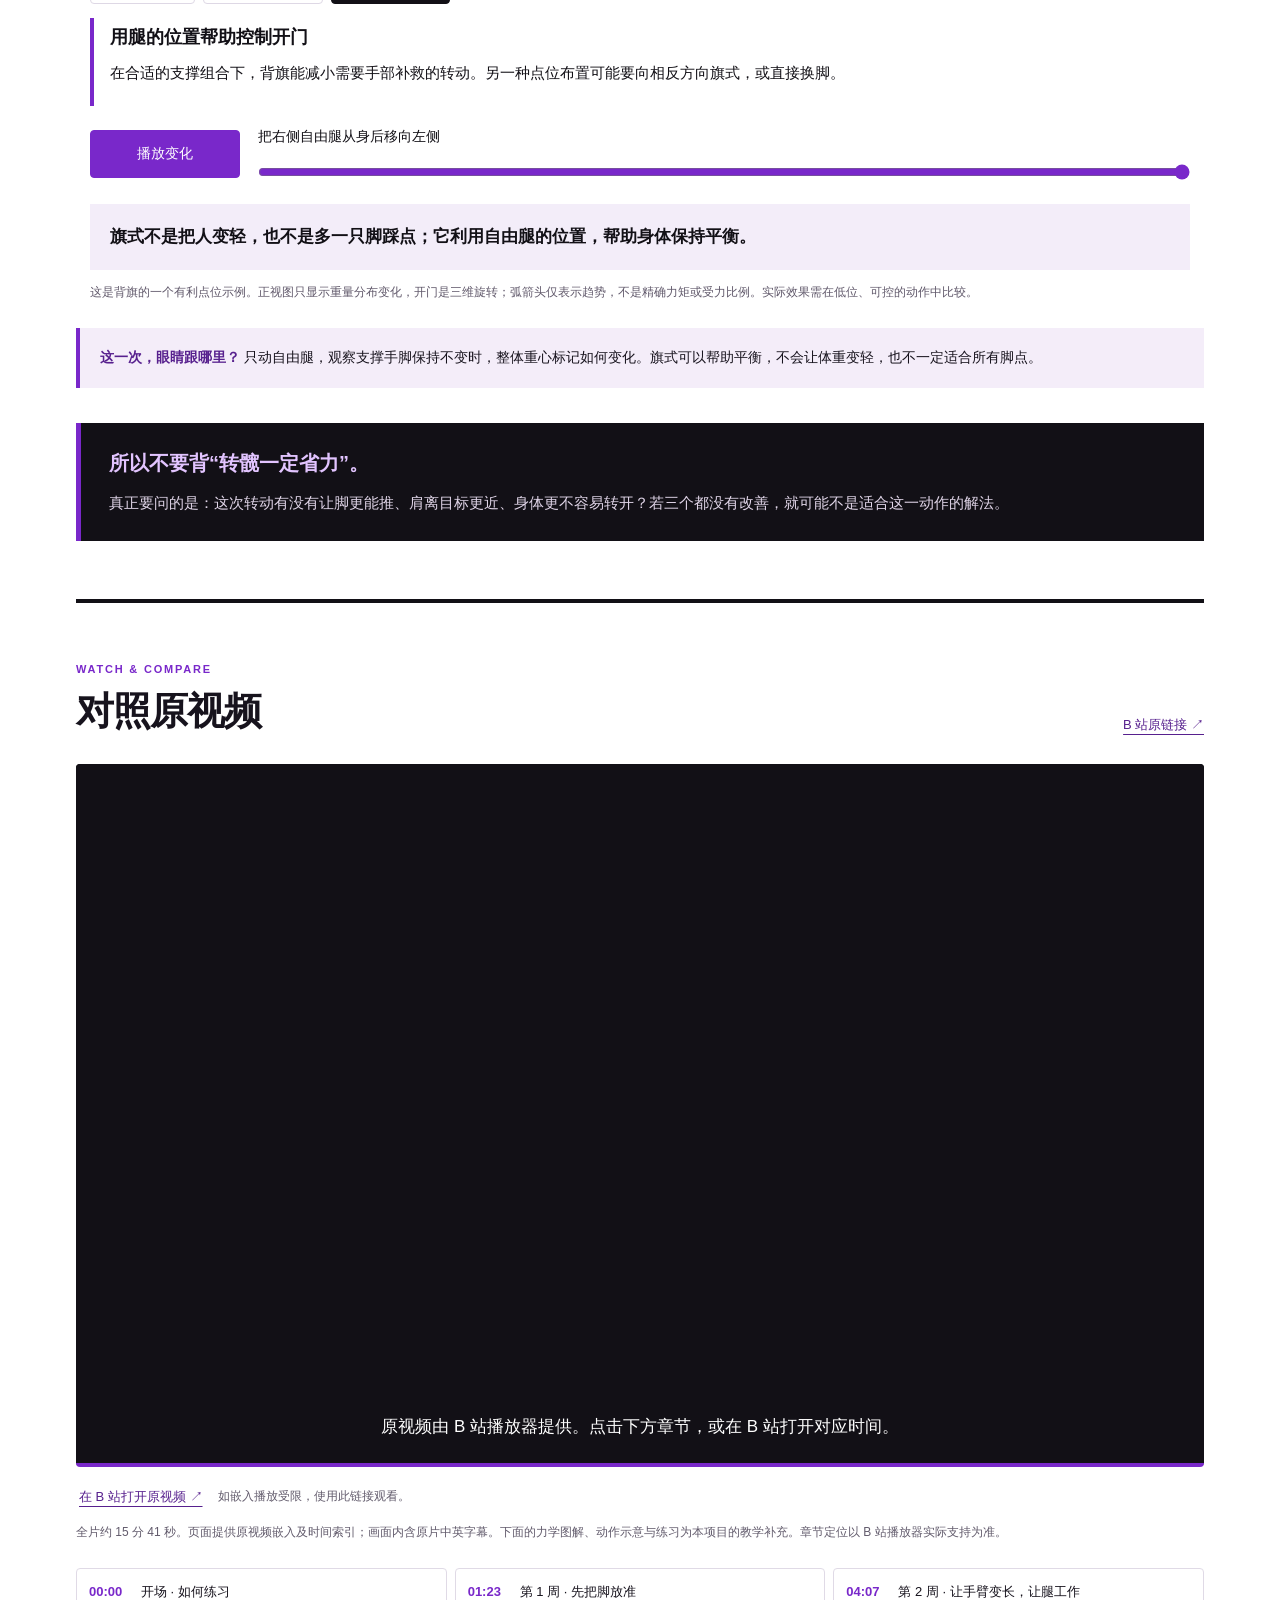
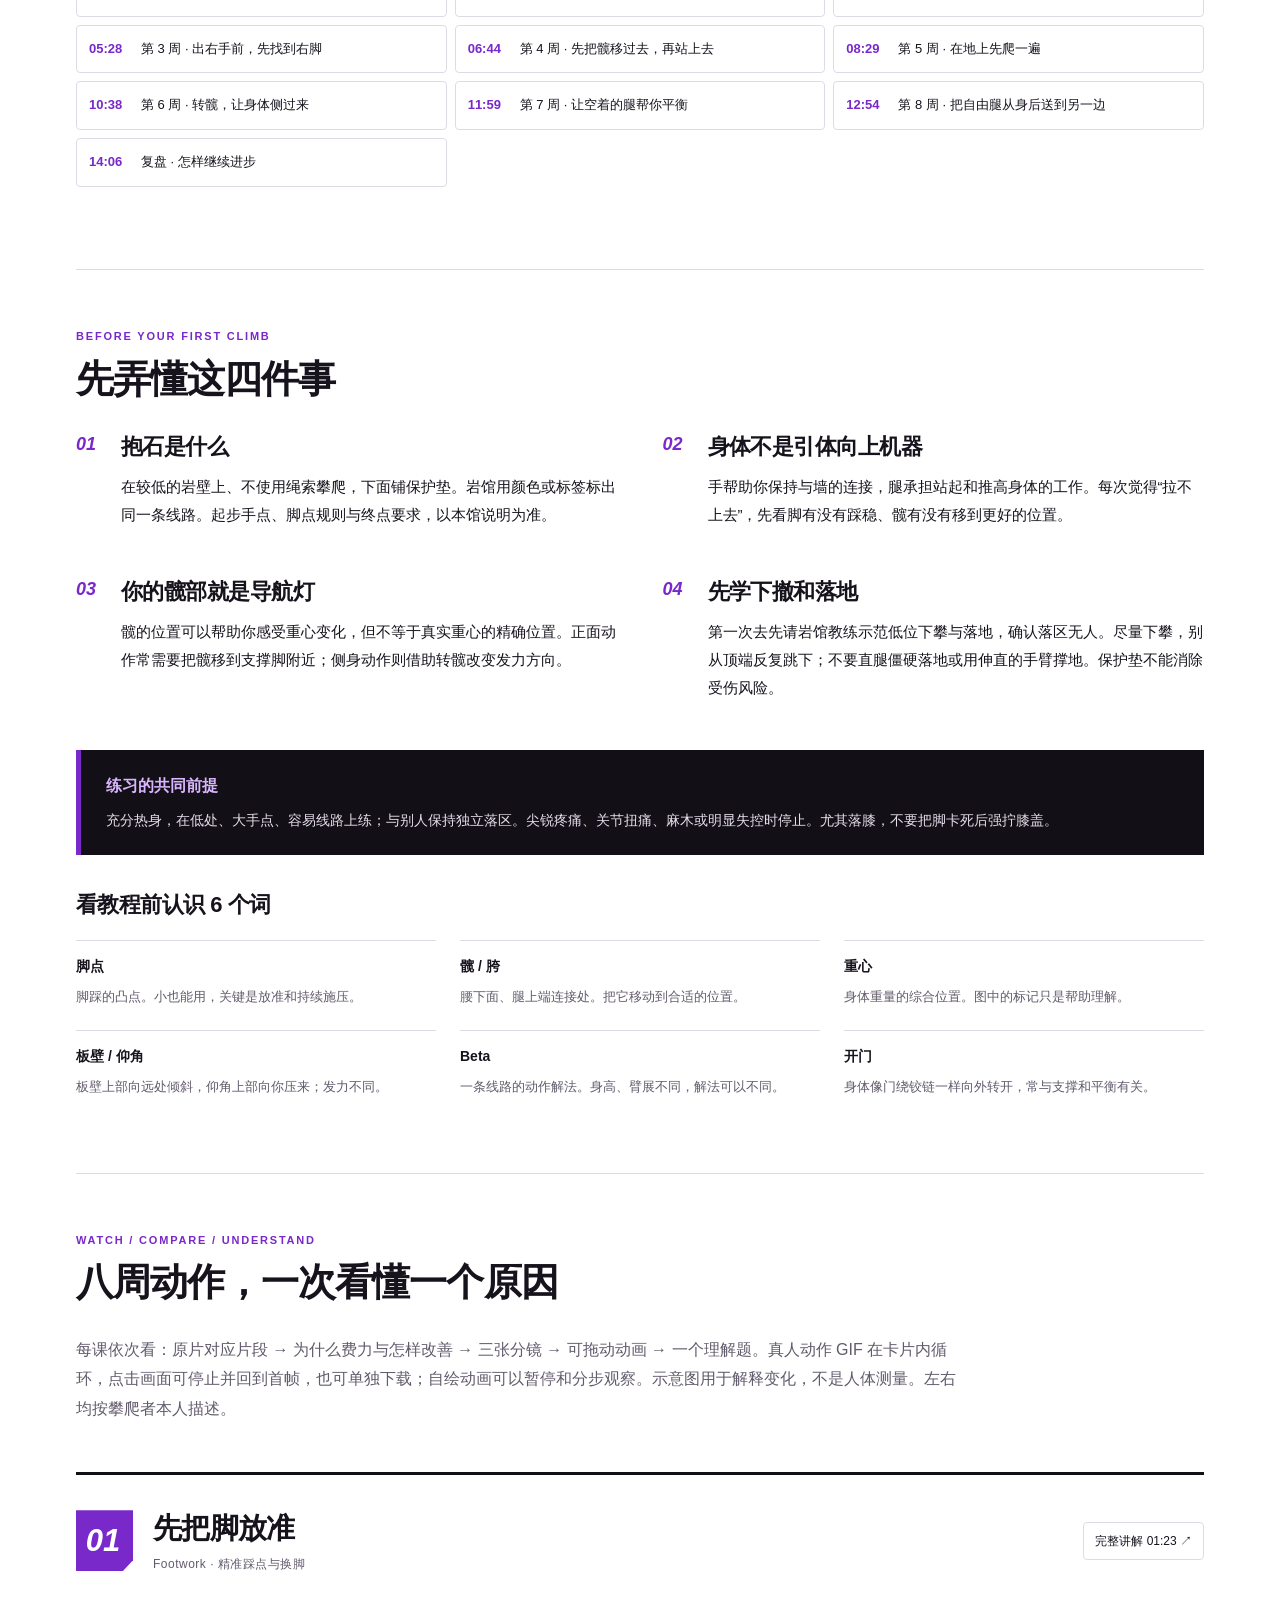
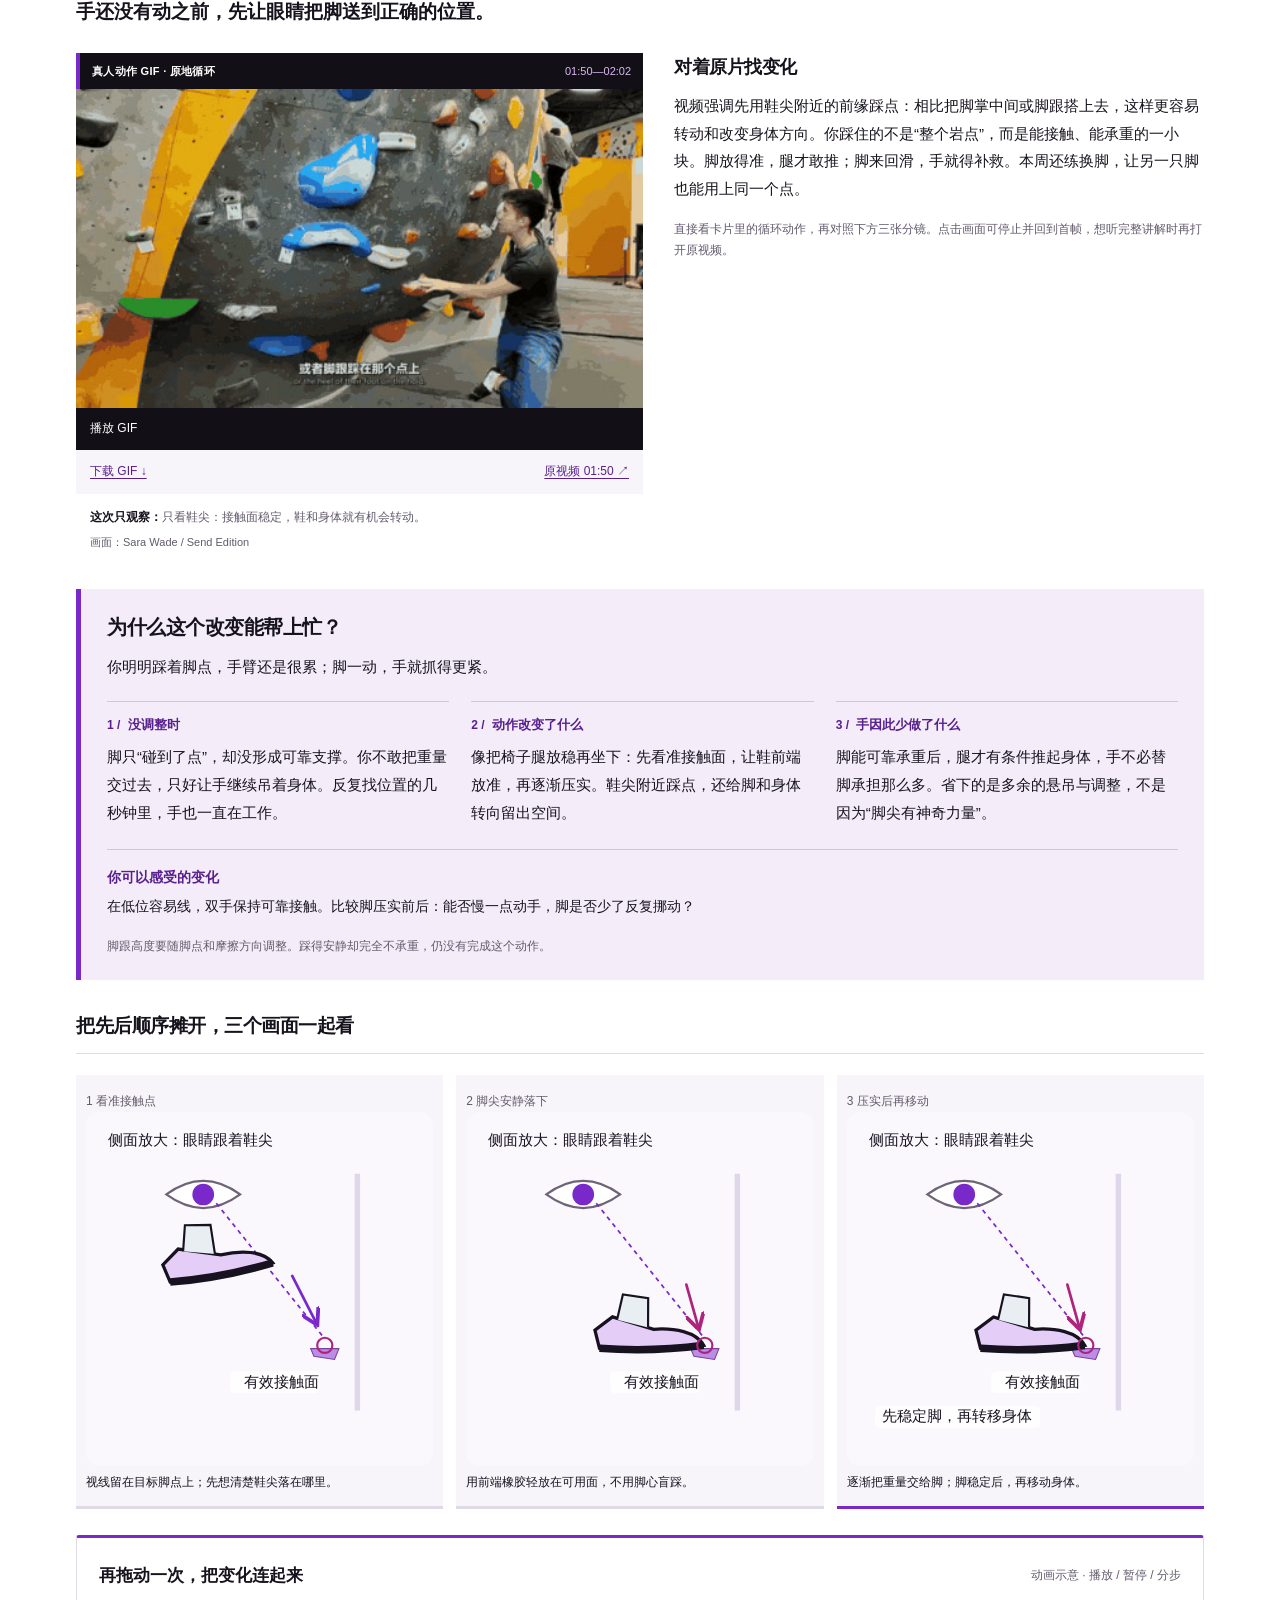
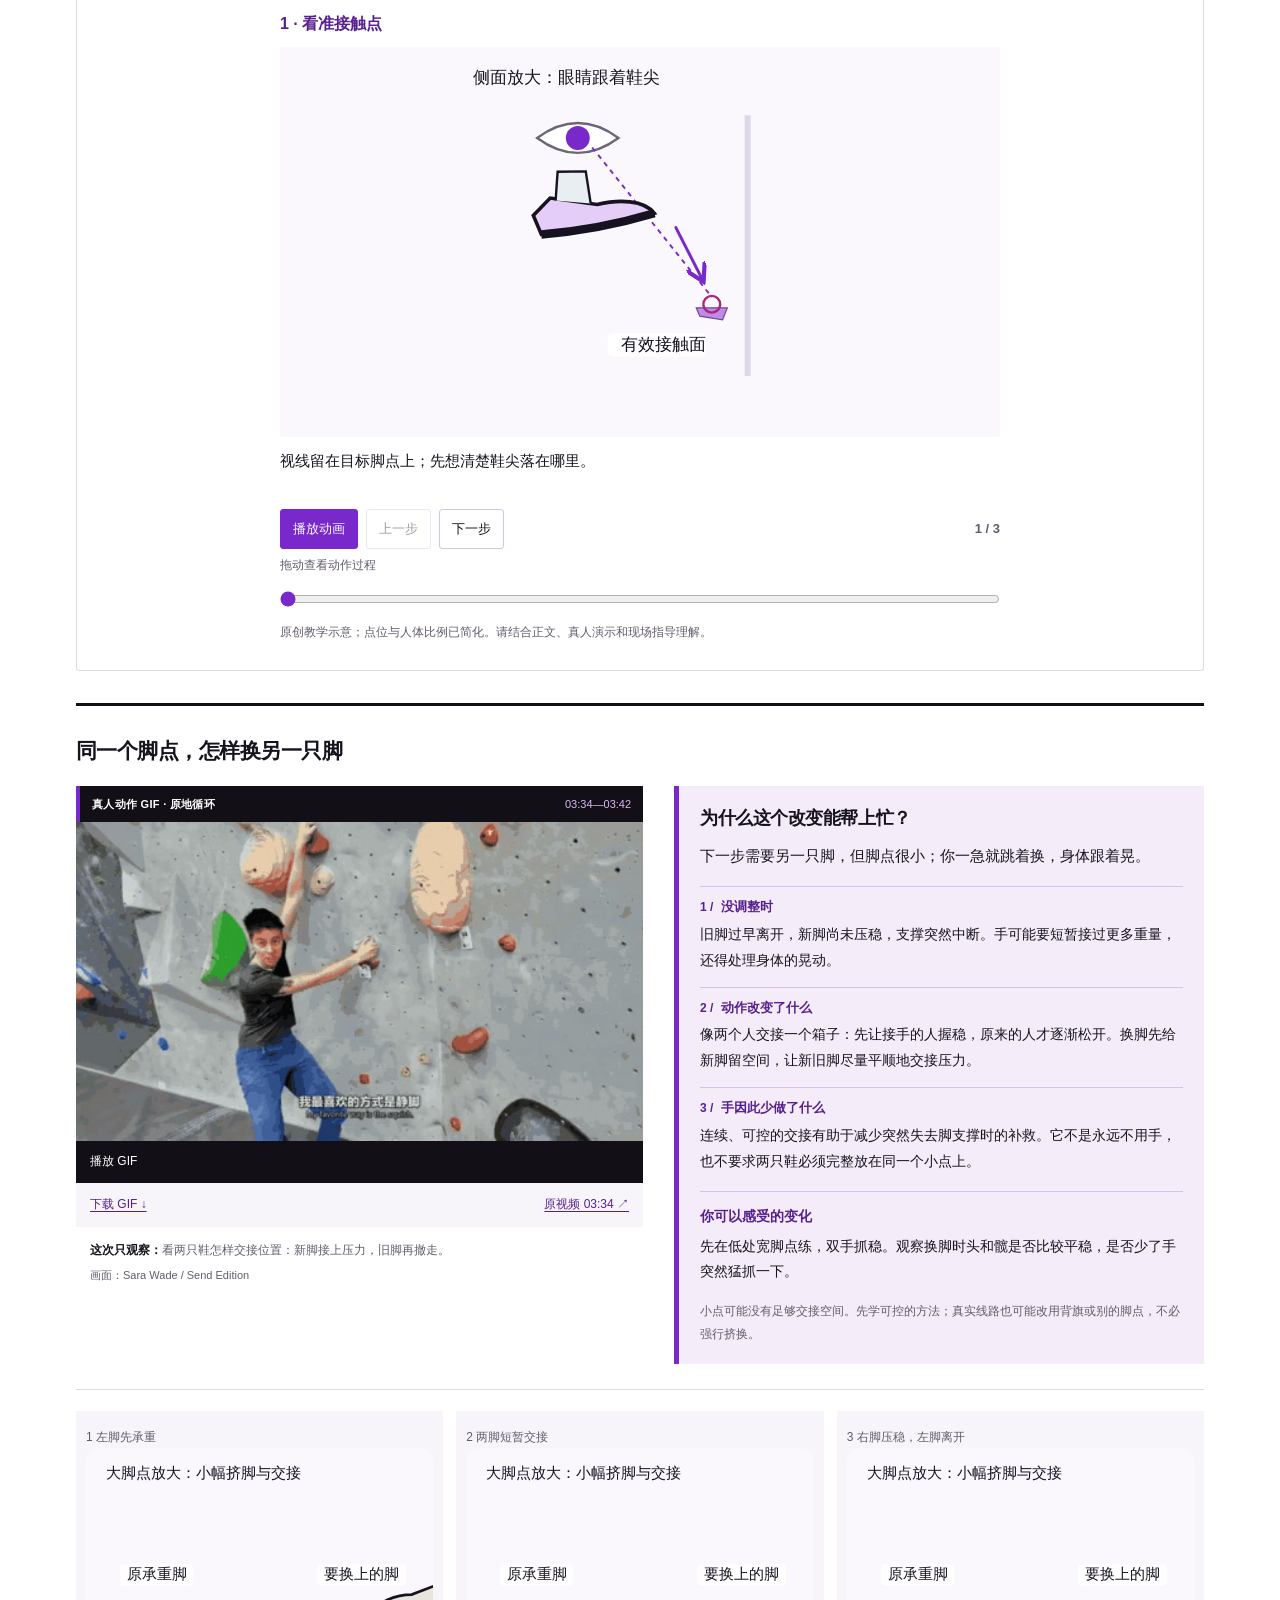
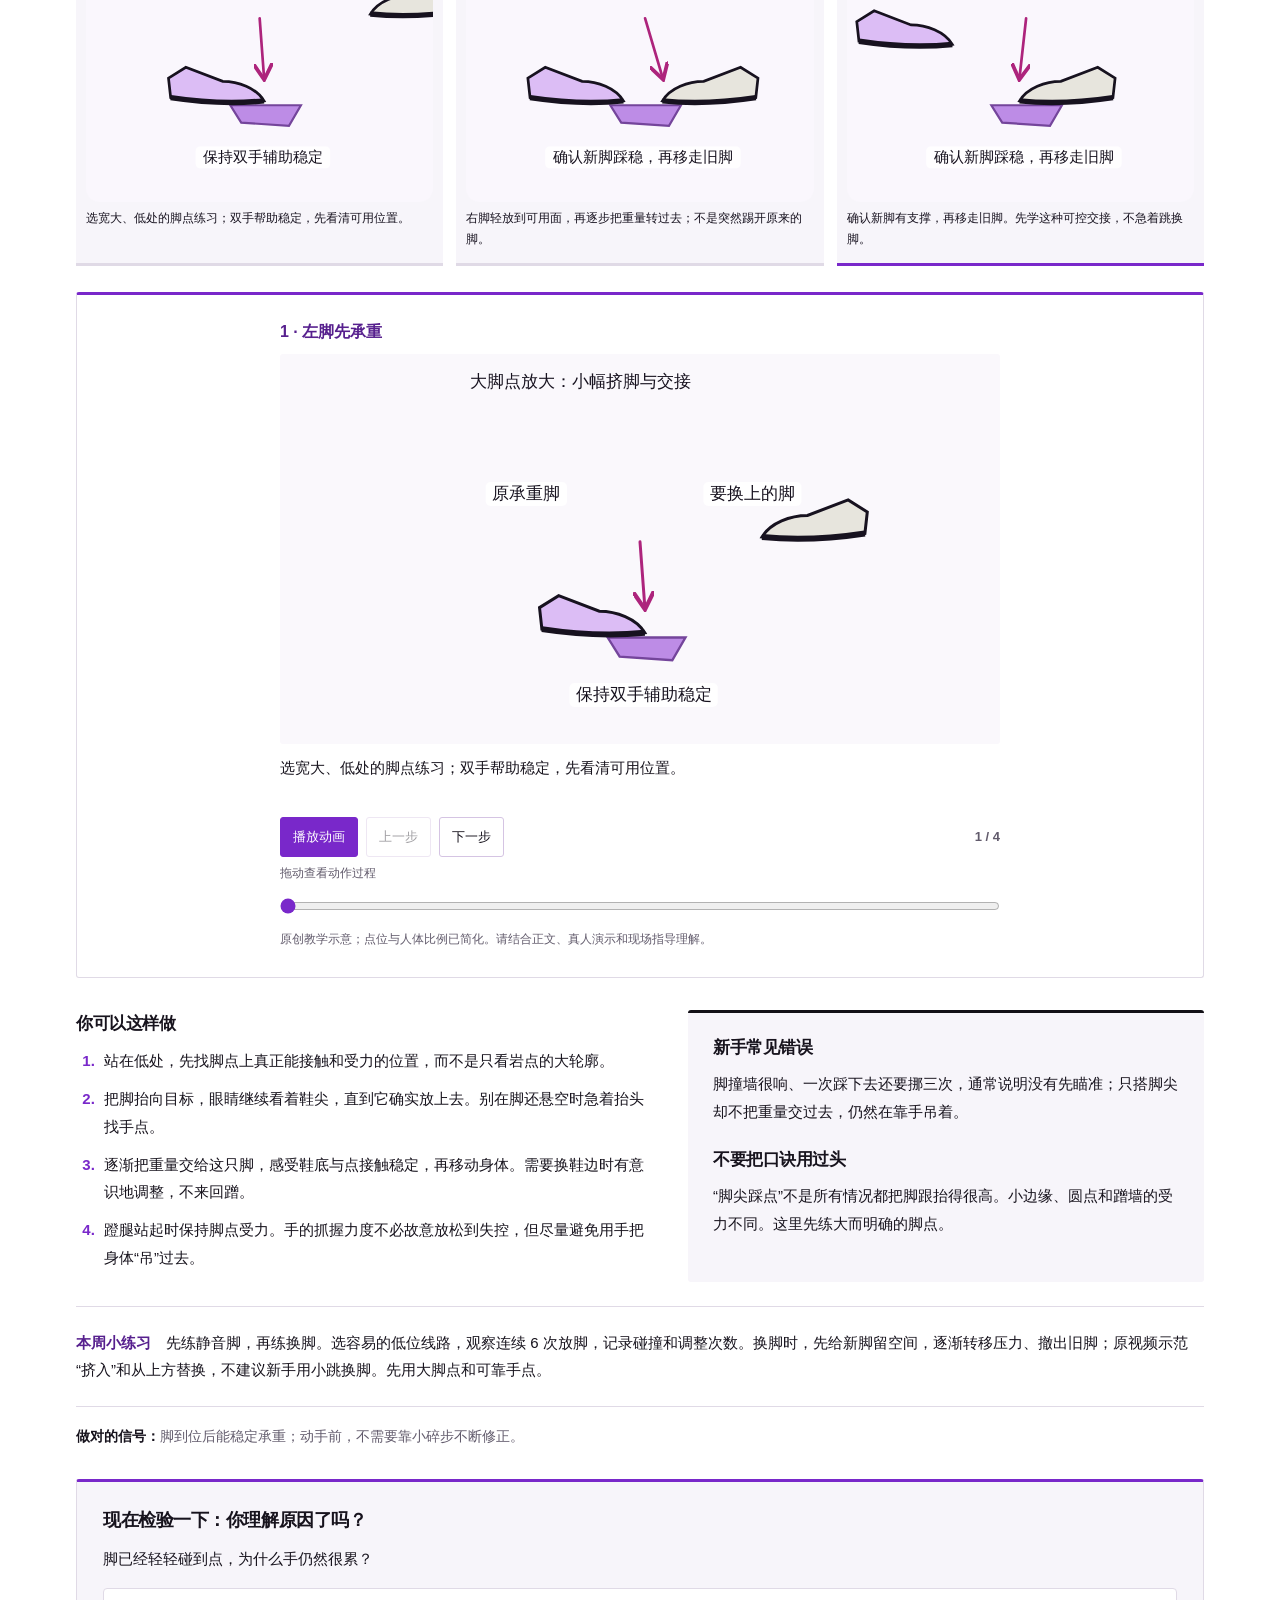
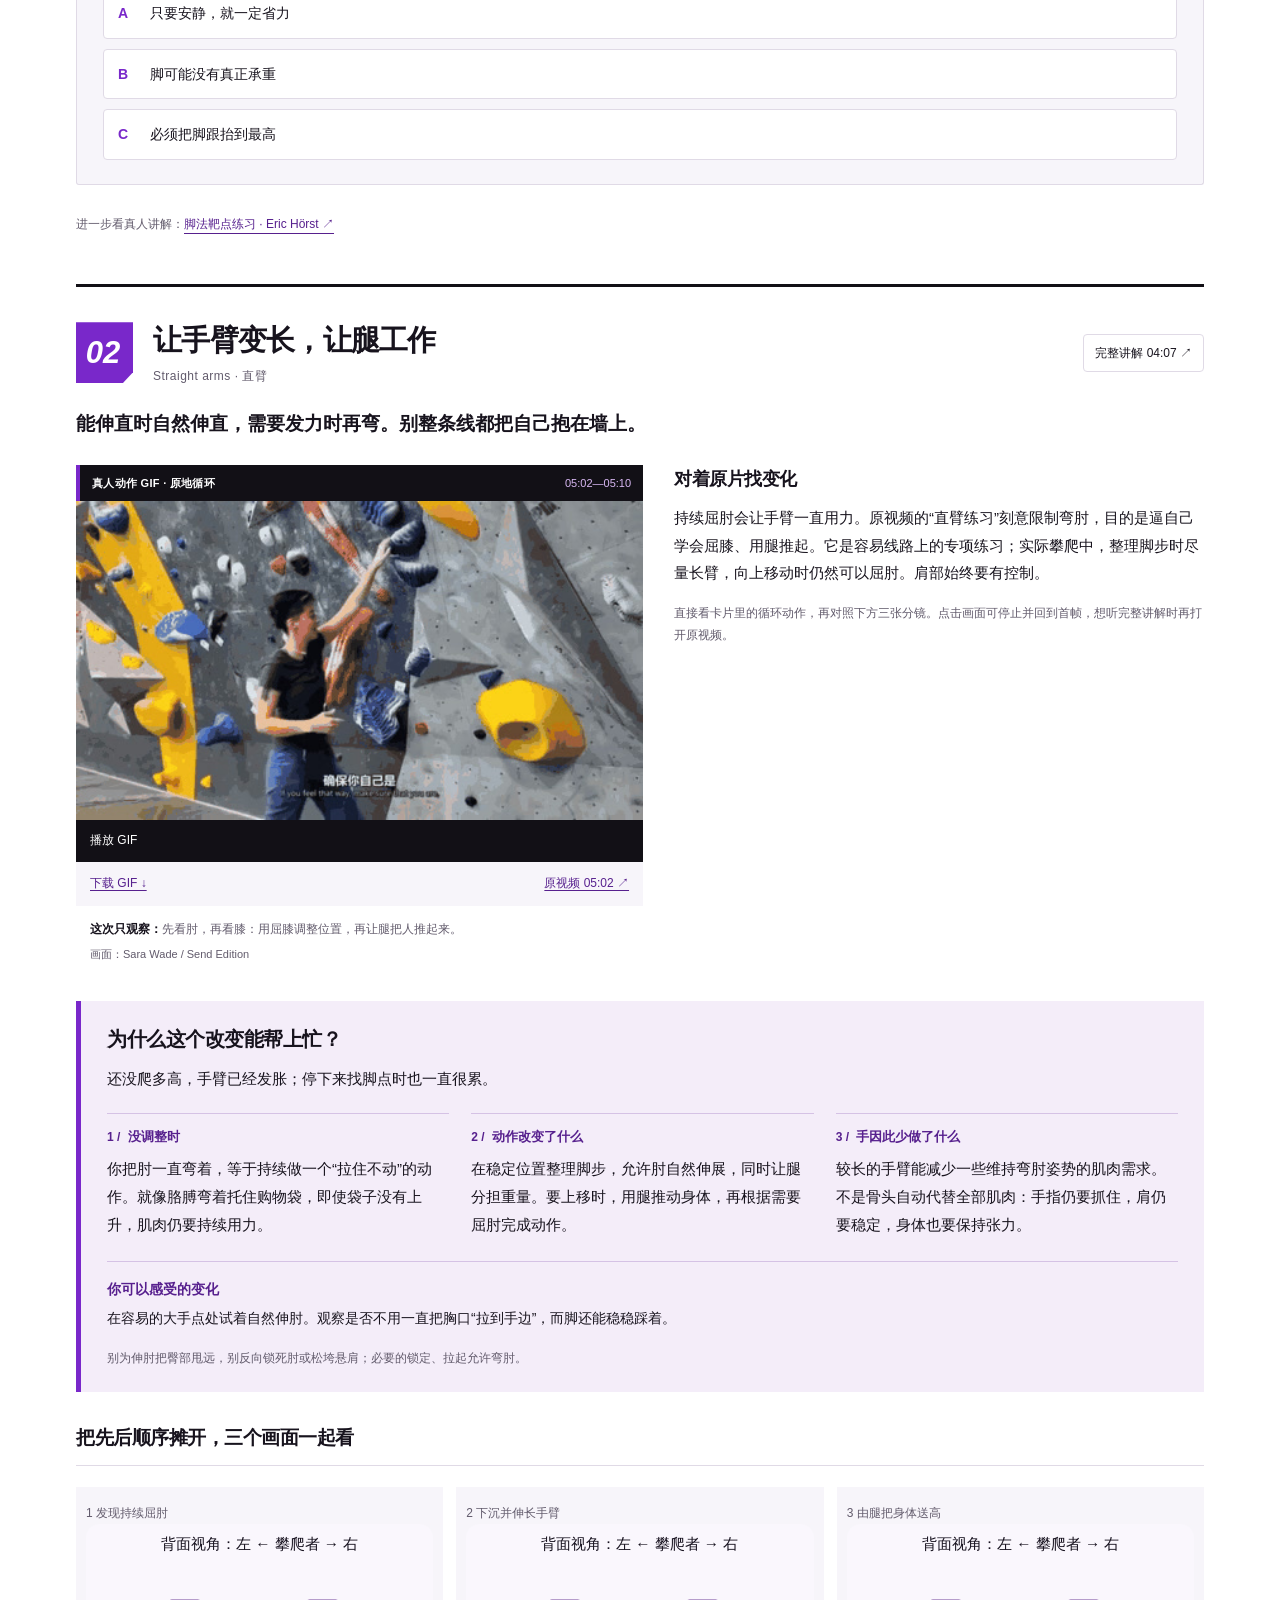
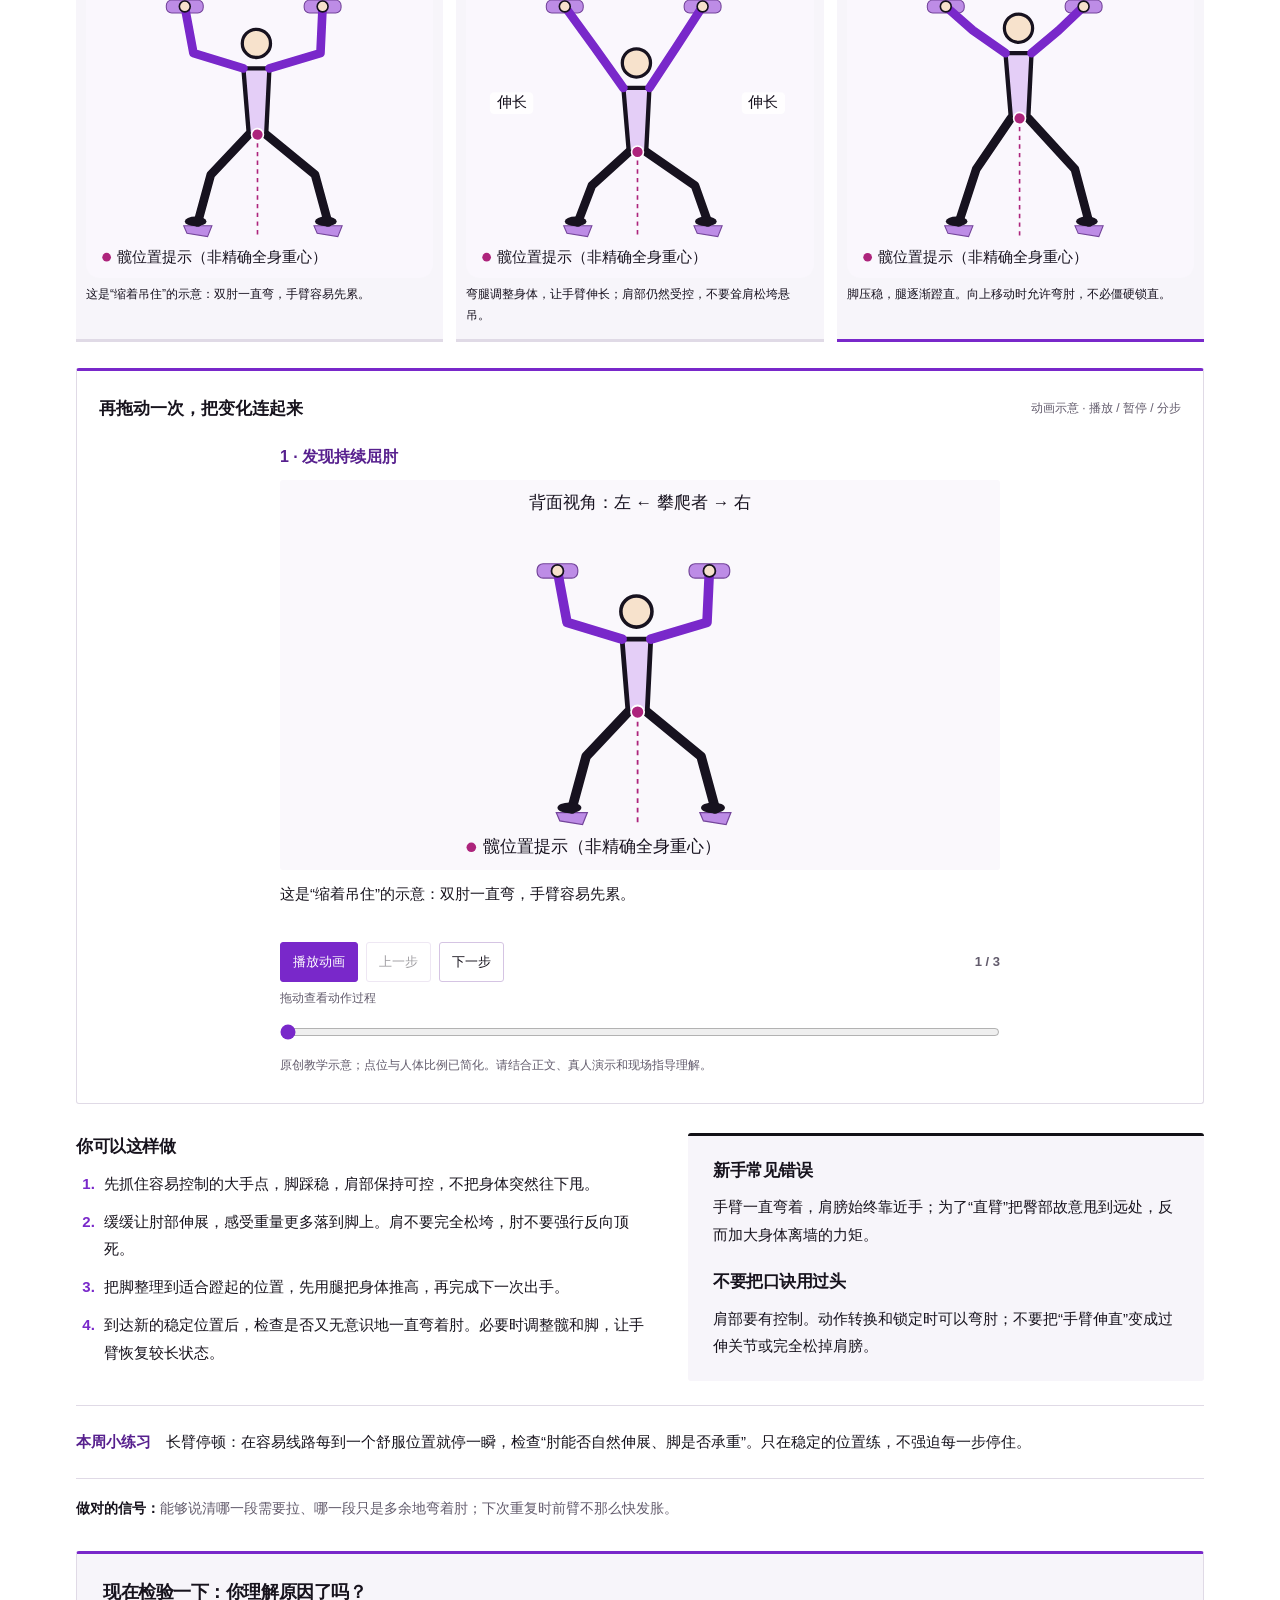
==== commit c2335f2b: "Replace jumping video cards with inline action GIFs" ====
--- a/index.html
+++ b/index.html
@@ -98,7 +98,7 @@
 <div id="chapters" class="chapters" aria-label="视频章节"><!-- prerender:chapters --><button class="chapter" type="button" data-time="0"><time>00:00</time><span>开场 · 如何练习</span></button><button class="chapter" type="button" data-time="83"><time>01:23</time><span>第 1 周 · 先把脚放准</span></button><button class="chapter" type="button" data-time="247"><time>04:07</time><span>第 2 周 · 让手臂变长，让腿工作</span></button><button class="chapter" type="button" data-time="328"><time>05:28</time><span>第 3 周 · 出右手前，先找到右脚</span></button><button class="chapter" type="button" data-time="404"><time>06:44</time><span>第 4 周 · 先把髋移过去，再站上去</span></button><button class="chapter" type="button" data-time="509"><time>08:29</time><span>第 5 周 · 在地上先爬一遍</span></button><button class="chapter" type="button" data-time="638"><time>10:38</time><span>第 6 周 · 转髋，让身体侧过来</span></button><button class="chapter" type="button" data-time="719"><time>11:59</time><span>第 7 周 · 让空着的腿帮你平衡</span></button><button class="chapter" type="button" data-time="774"><time>12:54</time><span>第 8 周 · 把自由腿从身后送到另一边</span></button><button class="chapter" type="button" data-time="846"><time>14:06</time><span>复盘 · 怎样继续进步</span></button><!-- /prerender:chapters --></div>
 </section>
 <section id="start" class="section"><div class="section-head"><div><div class="eyebrow">BEFORE YOUR FIRST CLIMB</div><h2>先弄懂这四件事</h2></div></div><div class="basics"><article><span class="number">01</span><h3>抱石是什么</h3><p>在较低的岩壁上、不使用绳索攀爬，下面铺保护垫。岩馆用颜色或标签标出同一条线路。起步手点、脚点规则与终点要求，以本馆说明为准。</p></article><article><span class="number">02</span><h3>身体不是引体向上机器</h3><p>手帮助你保持与墙的连接，腿承担站起和推高身体的工作。每次觉得“拉不上去”，先看脚有没有踩稳、髋有没有移到更好的位置。</p></article><article><span class="number">03</span><h3>你的髋部就是导航灯</h3><p>髋的位置可以帮助你感受重心变化，但不等于真实重心的精确位置。正面动作常需要把髋移到支撑脚附近；侧身动作则借助转髋改变发力方向。</p></article><article><span class="number">04</span><h3>先学下撤和落地</h3><p>第一次去先请岩馆教练示范低位下攀与落地，确认落区无人。尽量下攀，别从顶端反复跳下；不要直腿僵硬落地或用伸直的手臂撑地。保护垫不能消除受伤风险。</p></article></div><div class="safety"><strong>练习的共同前提</strong><p>充分热身，在低处、大手点、容易线路上练；与别人保持独立落区。尖锐疼痛、关节扭痛、麻木或明显失控时停止。尤其落膝，不要把脚卡死后强拧膝盖。</p></div><div class="glossary"><h3>看教程前认识 6 个词</h3><dl><div><dt>脚点</dt><dd>脚踩的凸点。小也能用，关键是放准和持续施压。</dd></div><div><dt>髋 / 胯</dt><dd>腰下面、腿上端连接处。把它移动到合适的位置。</dd></div><div><dt>重心</dt><dd>身体重量的综合位置。图中的标记只是帮助理解。</dd></div><div><dt>板壁 / 仰角</dt><dd>板壁上部向远处倾斜，仰角上部向你压来；发力不同。</dd></div><div><dt>Beta</dt><dd>一条线路的动作解法。身高、臂展不同，解法可以不同。</dd></div><div><dt>开门</dt><dd>身体像门绕铰链一样向外转开，常与支撑和平衡有关。</dd></div></dl></div></section>
-<section id="lessons" class="section"><div class="section-head"><div><div class="eyebrow">WATCH / COMPARE / UNDERSTAND</div><h2>八周动作，一次看懂一个原因</h2></div></div><p class="section-intro">每课依次看：原片对应片段 → 为什么费力与怎样改善 → 三张分镜 → 可拖动动画 → 一个理解题。真人片段通过 B 站播放器查看；自绘动画可以暂停和分步观察。示意图用于解释变化，不是人体测量。左右均按攀爬者本人描述。</p><div id="lesson-list"><!-- prerender:lesson-list --><article class="lesson" id="week-1"><div class="lesson-heading"><span class="week-number">01</span><div><h3>先把脚放准</h3><div class="en-title">Footwork · 精准踩点与换脚</div></div><button class="jump-video" data-time="83">完整讲解 01:23 ↗</button></div><p class="lesson-lead">手还没有动之前，先让眼睛把脚送到正确的位置。</p><div class="lesson-top"><figure class="clip-card source-clip"><div class="clip-label"><span>原视频对应片段</span><span>01:48—02:08</span></div><button type="button" class="source-clip-stage" data-time="108" aria-label="在原视频查看 01:48 至 02:08 的动作"><svg viewBox="0 0 64 64" aria-hidden="true"><circle cx="32" cy="32" r="29" fill="none" stroke="currentColor" stroke-width="2"/><path d="M25 19 46 32 25 45Z" fill="currentColor"/></svg><strong>01:48<span> → 02:08</span></strong><span>在 B 站播放器查看这个动作</span></button><figcaption><strong>这次只观察：</strong>只看鞋尖：接触面稳定，鞋和身体就有机会转动。</figcaption></figure><div class="lesson-copy"><h4>对着原片找变化</h4><p>视频强调先用鞋尖附近的前缘踩点：相比把脚掌中间或脚跟搭上去，这样更容易转动和改变身体方向。你踩住的不是“整个岩点”，而是能接触、能承重的一小块。脚放得准，腿才敢推；脚来回滑，手就得补救。本周还练换脚，让另一只脚也能用上同一个点。</p><p class="small">点击左侧时间卡可跳到原视频。再回到下方三张分镜，把关键变化一一对照。</p></div></div><div class="lesson-reason"><h4>为什么这个改变能帮上忙？</h4><p class="reason-problem">你明明踩着脚点，手臂还是很累；脚一动，手就抓得更紧。</p><div class="reason-chain"><div><span>没调整时</span><p>脚只“碰到了点”，却没形成可靠支撑。你不敢把重量交过去，只好让手继续吊着身体。反复找位置的几秒钟里，手也一直在工作。</p></div><div><span>动作改变了什么</span><p>像把椅子腿放稳再坐下：先看准接触面，让鞋前端放准，再逐渐压实。鞋尖附近踩点，还给脚和身体转向留出空间。</p></div><div><span>手因此少做了什么</span><p>脚能可靠承重后，腿才有条件推起身体，手不必替脚承担那么多。省下的是多余的悬吊与调整，不是因为“脚尖有神奇力量”。</p></div></div><div class="reason-feel"><strong>你可以感受的变化</strong><p>在低位容易线，双手保持可靠接触。比较脚压实前后：能否慢一点动手，脚是否少了反复挪动？</p></div><p class="reason-boundary">脚跟高度要随脚点和摩擦方向调整。踩得安静却完全不承重，仍没有完成这个动作。</p></div><h4 class="storyboard-heading">把先后顺序摊开，三个画面一起看</h4><div class="filmstrip" data-storyboard="feet"></div><div class="animation-shell"><div class="animation-header"><strong>再拖动一次，把变化连起来</strong><span>动画示意 · 播放 / 暂停 / 分步</span></div><div data-animation="feet"></div></div><section class="extra-move"><h4>同一个脚点，怎样换另一只脚</h4><div class="lesson-top"><figure class="clip-card source-clip"><div class="clip-label"><span>原视频对应片段</span><span>03:31—03:43</span></div><button type="button" class="source-clip-stage" data-time="211" aria-label="在原视频查看 03:31 至 03:43 的动作"><svg viewBox="0 0 64 64" aria-hidden="true"><circle cx="32" cy="32" r="29" fill="none" stroke="currentColor" stroke-width="2"/><path d="M25 19 46 32 25 45Z" fill="currentColor"/></svg><strong>03:31<span> → 03:43</span></strong><span>在 B 站播放器查看这个动作</span></button><figcaption><strong>这次只观察：</strong>看两只鞋怎样交接位置：新脚接上压力，旧脚再撤走。</figcaption></figure><div class="lesson-copy"><div class="lesson-reason"><h4>为什么这个改变能帮上忙？</h4><p class="reason-problem">下一步需要另一只脚，但脚点很小；你一急就跳着换，身体跟着晃。</p><div class="reason-chain"><div><span>没调整时</span><p>旧脚过早离开，新脚尚未压稳，支撑突然中断。手可能要短暂接过更多重量，还得处理身体的晃动。</p></div><div><span>动作改变了什么</span><p>像两个人交接一个箱子：先让接手的人握稳，原来的人才逐渐松开。换脚先给新脚留空间，让新旧脚尽量平顺地交接压力。</p></div><div><span>手因此少做了什么</span><p>连续、可控的交接有助于减少突然失去脚支撑时的补救。它不是永远不用手，也不要求两只鞋必须完整放在同一个小点上。</p></div></div><div class="reason-feel"><strong>你可以感受的变化</strong><p>先在低处宽脚点练，双手抓稳。观察换脚时头和髋是否比较平稳，是否少了手突然猛抓一下。</p></div><p class="reason-boundary">小点可能没有足够交接空间。先学可控的方法；真实线路也可能改用背旗或别的脚点，不必强行挤换。</p></div></div></div><div class="filmstrip" data-storyboard="swap"></div><div class="animation-shell"><div data-animation="swap"></div></div></section><div class="lesson-grid"><div><h4>你可以这样做</h4><ol><li>站在低处，先找脚点上真正能接触和受力的位置，而不是只看岩点的大轮廓。</li><li>把脚抬向目标，眼睛继续看着鞋尖，直到它确实放上去。别在脚还悬空时急着抬头找手点。</li><li>逐渐把重量交给这只脚，感受鞋底与点接触稳定，再移动身体。需要换鞋边时有意识地调整，不来回蹭。</li><li>蹬腿站起时保持脚点受力。手的抓握力度不必故意放松到失控，但尽量避免用手把身体“吊”过去。</li></ol></div><div class="mistakes"><h4>新手常见错误</h4><p>脚撞墙很响、一次踩下去还要挪三次，通常说明没有先瞄准；只搭脚尖却不把重量交过去，仍然在靠手吊着。</p><h4>不要把口诀用过头</h4><p>“脚尖踩点”不是所有情况都把脚跟抬得很高。小边缘、圆点和蹭墙的受力不同。这里先练大而明确的脚点。</p></div></div><div class="drill"><strong>本周小练习　</strong>先练静音脚，再练换脚。选容易的低位线路，观察连续 6 次放脚，记录碰撞和调整次数。换脚时，先给新脚留空间，逐渐转移压力、撤出旧脚；原视频示范“挤入”和从上方替换，不建议新手用小跳换脚。先用大脚点和可靠手点。</div><p class="check"><b>做对的信号：</b>脚到位后能稳定承重；动手前，不需要靠小碎步不断修正。</p><div class="understanding-check" data-quiz="feet"><h4>现在检验一下：你理解原因了吗？</h4><p>脚已经轻轻碰到点，为什么手仍然很累？</p><div class="quiz-options"><button type="button" data-answer="0">只要安静，就一定省力</button><button type="button" data-answer="1">脚可能没有真正承重</button><button type="button" data-answer="2">必须把脚跟抬到最高</button></div><p class="quiz-feedback" aria-live="polite"></p></div><p class="lesson-source">进一步看真人讲解：<a href="https://trainingforclimbing.com/improve-climbing-footwork-with-target-practice/" target="_blank" rel="noopener">脚法靶点练习 · Eric Hörst ↗</a></p></article><article class="lesson" id="week-2"><div class="lesson-heading"><span class="week-number">02</span><div><h3>让手臂变长，让腿工作</h3><div class="en-title">Straight arms · 直臂</div></div><button class="jump-video" data-time="247">完整讲解 04:07 ↗</button></div><p class="lesson-lead">能伸直时自然伸直，需要发力时再弯。别整条线都把自己抱在墙上。</p><div class="lesson-top"><figure class="clip-card source-clip"><div class="clip-label"><span>原视频对应片段</span><span>04:55—05:11</span></div><button type="button" class="source-clip-stage" data-time="295" aria-label="在原视频查看 04:55 至 05:11 的动作"><svg viewBox="0 0 64 64" aria-hidden="true"><circle cx="32" cy="32" r="29" fill="none" stroke="currentColor" stroke-width="2"/><path d="M25 19 46 32 25 45Z" fill="currentColor"/></svg><strong>04:55<span> → 05:11</span></strong><span>在 B 站播放器查看这个动作</span></button><figcaption><strong>这次只观察：</strong>先看肘，再看膝：用屈膝调整位置，再让腿把人推起来。</figcaption></figure><div class="lesson-copy"><h4>对着原片找变化</h4><p>持续屈肘会让手臂一直用力。原视频的“直臂练习”刻意限制弯肘，目的是逼自己学会屈膝、用腿推起。它是容易线路上的专项练习；实际攀爬中，整理脚步时尽量长臂，向上移动时仍然可以屈肘。肩部始终要有控制。</p><p class="small">点击左侧时间卡可跳到原视频。再回到下方三张分镜，把关键变化一一对照。</p></div></div><div class="lesson-reason"><h4>为什么这个改变能帮上忙？</h4><p class="reason-problem">还没爬多高，手臂已经发胀；停下来找脚点时也一直很累。</p><div class="reason-chain"><div><span>没调整时</span><p>你把肘一直弯着，等于持续做一个“拉住不动”的动作。就像胳膊弯着托住购物袋，即使袋子没有上升，肌肉仍要持续用力。</p></div><div><span>动作改变了什么</span><p>在稳定位置整理脚步，允许肘自然伸展，同时让腿分担重量。要上移时，用腿推动身体，再根据需要屈肘完成动作。</p></div><div><span>手因此少做了什么</span><p>较长的手臂能减少一些维持弯肘姿势的肌肉需求。不是骨头自动代替全部肌肉：手指仍要抓住，肩仍要稳定，身体也要保持张力。</p></div></div><div class="reason-feel"><strong>你可以感受的变化</strong><p>在容易的大手点处试着自然伸肘。观察是否不用一直把胸口“拉到手边”，而脚还能稳稳踩着。</p></div><p class="reason-boundary">别为伸肘把臀部甩远，别反向锁死肘或松垮悬肩；必要的锁定、拉起允许弯肘。</p></div><h4 class="storyboard-heading">把先后顺序摊开，三个画面一起看</h4><div class="filmstrip" data-storyboard="straight"></div><div class="animation-shell"><div class="animation-header"><strong>再拖动一次，把变化连起来</strong><span>动画示意 · 播放 / 暂停 / 分步</span></div><div data-animation="straight"></div></div><div class="lesson-grid"><div><h4>你可以这样做</h4><ol><li>先抓住容易控制的大手点，脚踩稳，肩部保持可控，不把身体突然往下甩。</li><li>缓缓让肘部伸展，感受重量更多落到脚上。肩不要完全松垮，肘不要强行反向顶死。</li><li>把脚整理到适合蹬起的位置，先用腿把身体推高，再完成下一次出手。</li><li>到达新的稳定位置后，检查是否又无意识地一直弯着肘。必要时调整髋和脚，让手臂恢复较长状态。</li></ol></div><div class="mistakes"><h4>新手常见错误</h4><p>手臂一直弯着，肩膀始终靠近手；为了“直臂”把臀部故意甩到远处，反而加大身体离墙的力矩。</p><h4>不要把口诀用过头</h4><p>肩部要有控制。动作转换和锁定时可以弯肘；不要把“手臂伸直”变成过伸关节或完全松掉肩膀。</p></div></div><div class="drill"><strong>本周小练习　</strong>长臂停顿：在容易线路每到一个舒服位置就停一瞬，检查“肘能否自然伸展、脚是否承重”。只在稳定的位置练，不强迫每一步停住。</div><p class="check"><b>做对的信号：</b>能够说清哪一段需要拉、哪一段只是多余地弯着肘；下次重复时前臂不那么快发胀。</p><div class="understanding-check" data-quiz="straight"><h4>现在检验一下：你理解原因了吗？</h4><p>长手臂为什么可能更省力？</p><div class="quiz-options"><button type="button" data-answer="0">减少持续维持弯肘的工作</button><button type="button" data-answer="1">所有重量都由骨头承担</button><button type="button" data-answer="2">任何时候都禁止弯肘</button></div><p class="quiz-feedback" aria-live="polite"></p></div><p class="lesson-source">进一步看真人讲解：<a href="https://www.rei.com/learn/expert-advice/climbing-techniques.html" target="_blank" rel="noopener">直臂与身体位置 · REI ↗</a></p></article><article class="lesson" id="week-3"><div class="lesson-heading"><span class="week-number">03</span><div><h3>出右手前，先找到右脚</h3><div class="en-title">Same hand same foot · 同侧手脚</div></div><button class="jump-video" data-time="328">完整讲解 05:28 ↗</button></div><p class="lesson-lead">把“伸手够点”改成“踩脚，推身体，再出手”。</p><div class="lesson-top"><figure class="clip-card source-clip"><div class="clip-label"><span>原视频对应片段</span><span>05:40—06:10</span></div><button type="button" class="source-clip-stage" data-time="340" aria-label="在原视频查看 05:40 至 06:10 的动作"><svg viewBox="0 0 64 64" aria-hidden="true"><circle cx="32" cy="32" r="29" fill="none" stroke="currentColor" stroke-width="2"/><path d="M25 19 46 32 25 45Z" fill="currentColor"/></svg><strong>05:40<span> → 06:10</span></strong><span>在 B 站播放器查看这个动作</span></button><figcaption><strong>这次只观察：</strong>先比较前面的晃动，再看右脚准备好之后身体怎样上移。</figcaption></figure><div class="lesson-copy"><h4>对着原片找变化</h4><p>这是一种基础协调练习：准备移动右手时，先寻找能让右脚驱动身体的位置；左手同理。它帮助你把注意力从手转到腿。线路脚点布置不合适时可以换方法，后面的背旗式就是常见例外。</p><p class="small">点击左侧时间卡可跳到原视频。再回到下方三张分镜，把关键变化一一对照。</p></div></div><div class="lesson-reason"><h4>为什么这个改变能帮上忙？</h4><p class="reason-problem">下一只手明明只差一点，你却总要跳着够，抓到后身体还在摆。</p><div class="reason-chain"><div><span>没调整时</span><p>出手前没有整理能驱动身体的脚。手只好同时承担拉高、够远和抓住晃动身体的任务，某一次手部用力会特别大。</p></div><div><span>动作改变了什么</span><p>像上楼先把脚放到下一阶：要出右手时，先找好右脚，让它能推身体朝目标移动，再让右手完成抓点。</p></div><div><span>手因此少做了什么</span><p>手并没有变长；是腿先把肩和身体送到了更合适的位置。剩下的距离更短，身体也可能更稳，因而减少靠猛拉和接住摆动来完成的部分。</p></div></div><div class="reason-feel"><strong>你可以感受的变化</strong><p>低位容易线中，双手保留支撑整理右脚。确认腿先推动身体，再移动右手；看看出手是否更可控。</p></div><p class="reason-boundary">同侧脚点必须合适。这是练习协调的一种模式，不是所有线路的规则；背旗就可能用异侧支撑脚。</p></div><h4 class="storyboard-heading">把先后顺序摊开，三个画面一起看</h4><div class="filmstrip" data-storyboard="same"></div><div class="animation-shell"><div class="animation-header"><strong>再拖动一次，把变化连起来</strong><span>动画示意 · 播放 / 暂停 / 分步</span></div><div data-animation="same"></div></div><div class="lesson-grid"><div><h4>你可以这样做</h4><ol><li>先决定下一步是右手还是左手去抓。以右手为例，找到一个右脚可以稳定使用的脚点。</li><li>把右脚放准，整理另外一只脚和平衡，让髋来到更利于右脚推起的位置。</li><li>保持支撑手和肩部可控，右脚逐渐蹬起，把身体带向目标。</li><li>身体已经被腿带起来，再让右手完成抓点；换边时重复同样的思路。</li></ol></div><div class="mistakes"><h4>新手常见错误</h4><p>右手先拼命伸，脚还没准备好；或者只是右脚碰了一下点，却从头到尾由左腿和双手完成移动。</p><h4>不要把口诀用过头</h4><p>不是“只准右手和右脚碰墙”，也不是永远不能异侧手脚配合。不要为了守口诀把自己扭进不舒服的位置。</p></div></div><div class="drill"><strong>本周小练习　</strong>在大手点、较直的容易墙面上练 4 次可控的左右交替。每次出手前轻声说出“哪只脚驱动”，用来检查是不是先有脚、后有手。</div><p class="check"><b>做对的信号：</b>你能感觉到腿在推动身体，而不是右手靠爆拉勉强够到；脚点不合适时也知道可以换解法。</p><div class="understanding-check" data-quiz="same"><h4>现在检验一下：你理解原因了吗？</h4><p>同侧脚先准备好，主要帮了什么忙？</p><div class="quiz-options"><button type="button" data-answer="0">让体重暂时变小</button><button type="button" data-answer="1">让腿先把身体送近目标</button><button type="button" data-answer="2">让同侧手能不抓点</button></div><p class="quiz-feedback" aria-live="polite"></p></div><p class="lesson-source">进一步看真人讲解：<a href="https://youthprograms.momentumclimbing.com/fundamental-movement-pattern/" target="_blank" rel="noopener">基础移动模式 · Momentum ↗</a></p></article><article class="lesson" id="week-4"><div class="lesson-heading"><span class="week-number">04</span><div><h3>先把髋移过去，再站上去</h3><div class="en-title">Rock over / Layback · 重心转移与对抗</div></div><button class="jump-video" data-time="404">完整讲解 06:44 ↗</button></div><p class="lesson-lead">“脚踩上了”和“身体站到脚上了”是两件不同的事。</p><div class="lesson-top"><figure class="clip-card source-clip"><div class="clip-label"><span>原视频对应片段</span><span>07:00—07:21</span></div><button type="button" class="source-clip-stage" data-time="420" aria-label="在原视频查看 07:00 至 07:21 的动作"><svg viewBox="0 0 64 64" aria-hidden="true"><circle cx="32" cy="32" r="29" fill="none" stroke="currentColor" stroke-width="2"/><path d="M25 19 46 32 25 45Z" fill="currentColor"/></svg><strong>07:00<span> → 07:21</span></strong><span>在 B 站播放器查看这个动作</span></button><figcaption><strong>这次只观察：</strong>只看髋：先移到台阶上的脚附近，然后才站高。</figcaption></figure><div class="lesson-copy"><h4>对着原片找变化</h4><p>Rock over 指把身体的重量逐渐移到目标脚上，再从那里站起。想象上一个台阶：脚先上台阶，身体移过去，最后腿把你推起来。Layback 则强调手向一侧拉、脚向相反方向蹬的对抗，两种关系可以在一次动作中相互配合，但不是同义词。</p><p class="small">点击左侧时间卡可跳到原视频。再回到下方三张分镜，把关键变化一一对照。</p></div></div><div class="lesson-reason"><h4>为什么这个改变能帮上忙？</h4><p class="reason-problem">脚已经抬到高点上了，可你怎么也站不起来，只能用手硬拉。</p><div class="reason-chain"><div><span>没调整时</span><p>脚在新位置，身体却还留在旧位置。重量离目标脚较远，站起时身体更容易往原来的方向倒，手不得不继续帮你拉住。</p></div><div><span>动作改变了什么</span><p>想象上台阶：脚放上去后，先把身体移到那只脚更能托住的位置，再伸腿站起。岩壁上的 rock over，也是“先移过去，再站上去”。</p></div><div><span>手因此少做了什么</span><p>支撑位置更合适，目标腿就更容易承担站起的工作。你仍在抬升同样的体重，只是少依赖手把整个人拖过去。</p></div></div><div class="reason-feel"><strong>你可以感受的变化</strong><p>在低处大脚点，手保持抓稳。比较髋移过去前后，目标脚的压力是否增加、站起是否更顺。</p></div><p class="reason-boundary">不是每次都要把重心放在脚的正上方；墙角、手点和动作方向会改变要求。高抬脚也不是越高越好。</p></div><h4 class="storyboard-heading">把先后顺序摊开，三个画面一起看</h4><div class="filmstrip" data-storyboard="rockover"></div><div class="animation-shell"><div class="animation-header"><strong>再拖动一次，把变化连起来</strong><span>动画示意 · 播放 / 暂停 / 分步</span></div><div data-animation="rockover"></div></div><section class="extra-move"><h4>进一步看：手拉脚蹬怎样形成对抗</h4><div class="lesson-top"><figure class="clip-card source-clip"><div class="clip-label"><span>原视频对应片段</span><span>08:06—08:23</span></div><button type="button" class="source-clip-stage" data-time="486" aria-label="在原视频查看 08:06 至 08:23 的动作"><svg viewBox="0 0 64 64" aria-hidden="true"><circle cx="32" cy="32" r="29" fill="none" stroke="currentColor" stroke-width="2"/><path d="M25 19 46 32 25 45Z" fill="currentColor"/></svg><strong>08:06<span> → 08:23</span></strong><span>在 B 站播放器查看这个动作</span></button><figcaption><strong>这次只观察：</strong>看身体侧过来以后，手向外拉、脚向墙推怎样互相配合。</figcaption></figure><div class="lesson-copy"><div class="lesson-reason"><h4>为什么这个改变能帮上忙？</h4><p class="reason-problem">某个竖着的侧拉点，越向下拉越抓不住；你以为是手指不够强。</p><div class="reason-chain"><div><span>没调整时</span><p>手点能接受的用力方向与你拉的方向不匹配。就像门把手需要向一侧拉，却一直往下拽，增加力气也未必解决问题。</p></div><div><span>动作改变了什么</span><p>身体位置配合侧拉方向：手向身体一侧拉，脚向相反方向推，建立持续的对抗。移动时两边的配合不能突然丢掉。</p></div><div><span>手因此少做了什么</span><p>合适的对抗让手点和脚点更能提供稳定作用，减少无效拉扯或打滑补救。它有时仍很费力，价值首先在于“用对方向、稳定下来”。</p></div></div><div class="reason-feel"><strong>你可以感受的变化</strong><p>在教练选定的低位侧拉大点，双手可靠接触。小幅调整脚的推向，体会手点是否突然更容易控制。</p></div><p class="reason-boundary">不是把身体越向外倒越好。对抗过大或脚点失压都可能更难；与把重量移到脚上的 rock over 是不同作用。</p></div></div></div><div class="filmstrip" data-storyboard="layback"></div><div class="animation-shell"><div data-animation="layback"></div></div></section><div class="lesson-grid"><div><h4>你可以这样做</h4><ol><li>把目标脚放到合适脚点。先选高度温和、能控制的点，不为了模仿硬抬高腿。</li><li>保持手点稳定，髋逐渐向目标脚移动。这个阶段主要是“移过去”，不是只向上拉。</li><li>感到目标脚已经能承重后，用这条腿站起，同时让另一条腿调整到不妨碍平衡的位置。</li><li>身体站到位后再够下一手。如果手点需要侧向拉，体会手拉与脚蹬的方向配合。</li></ol></div><div class="mistakes"><h4>新手常见错误</h4><p>脚抬很高但髋仍留在另一边；手先去够远点，重心尚未转移；把 layback 理解成无条件向后倒。</p><h4>不要把口诀用过头</h4><p>脚点高度、髋活动范围和手点方向都有限制。不要强压髋膝；对于不适合站起来的仰角动作，不能照搬台阶比喻。</p></div></div><div class="drill"><strong>本周小练习　</strong>低台阶转移：在低位容易点上，暂停在“脚放好”和“髋移好”两个阶段，比较哪一种状态下更容易站起来。不要松手测试平衡。</div><p class="check"><b>做对的信号：</b>出手前能感觉到目标脚承重明显增加；不是靠一次猛拉把人甩上去。</p><div class="understanding-check" data-quiz="rockover"><h4>现在检验一下：你理解原因了吗？</h4><p>脚抬高后仍站不起来，先检查什么？</p><div class="quiz-options"><button type="button" data-answer="0">再把脚抬得更高</button><button type="button" data-answer="1">手是不是抓得不够狠</button><button type="button" data-answer="2">身体是否移到目标脚更能支撑的位置</button></div><p class="quiz-feedback" aria-live="polite"></p></div><p class="lesson-source">进一步看真人讲解：<a href="https://youthprograms.momentumclimbing.com/rock-over/" target="_blank" rel="noopener">Rock over · Momentum ↗</a> · <a href="https://www.rei.com/learn/expert-advice/climbing-techniques.html" target="_blank" rel="noopener">Layback 对抗 · REI ↗</a></p></article><article class="lesson" id="week-5"><div class="lesson-heading"><span class="week-number">05</span><div><h3>在地上先爬一遍</h3><div class="en-title">Route reading · 读线</div></div><button class="jump-video" data-time="509">完整讲解 08:29 ↗</button></div><p class="lesson-lead">把线路变成一个可以验证的动作计划。</p><div class="lesson-top"><figure class="clip-card source-clip"><div class="clip-label"><span>原视频对应片段</span><span>09:34—09:57</span></div><button type="button" class="source-clip-stage" data-time="574" aria-label="在原视频查看 09:34 至 09:57 的动作"><svg viewBox="0 0 64 64" aria-hidden="true"><circle cx="32" cy="32" r="29" fill="none" stroke="currentColor" stroke-width="2"/><path d="M25 19 46 32 25 45Z" fill="currentColor"/></svg><strong>09:34<span> → 09:57</span></strong><span>在 B 站播放器查看这个动作</span></button><figcaption><strong>这次只观察：</strong>看她怎样把下一手与脚点联系起来，再试爬验证。</figcaption></figure><div class="lesson-copy"><h4>对着原片找变化</h4><p>读线不是猜中唯一标准答案，而是先做一个合理假设，再用实际攀爬修正。只记手点会漏掉驱动身体的脚点；只看下一点也容易错过后面需要的姿势。</p><p class="small">点击左侧时间卡可跳到原视频。再回到下方三张分镜，把关键变化一一对照。</p></div></div><div class="lesson-reason"><h4>为什么这个改变能帮上忙？</h4><p class="reason-problem">爬到一半突然不知道下一步，挂着找点，越找手越酸。</p><div class="reason-chain"><div><span>没调整时</span><p>人在墙上停着时，手指和稳定身体的肌肉并没有停止工作。临时试错、重复换脚，还增加了额外的时间和动作。</p></div><div><span>动作改变了什么</span><p>像出门前先看路线：在地面想好起点、下一手、配合脚点和身体朝向。上墙后再验证，不合适就回来修正。</p></div><div><span>手因此少做了什么</span><p>读线不会改变体重或岩点摩擦，却可能缩短犹豫的悬吊时间、减少无效重做。这里的省力主要来自少浪费时间和动作。</p></div></div><div class="reason-feel"><strong>你可以感受的变化</strong><p>选熟悉的容易线，只预演三步。比较两次攀爬时，有没有更少“停着到处找点”，而不是故意爬得很快。</p></div><p class="reason-boundary">计划是待验证的方案，不是命令。看错点、身体条件不同都正常；不要为了照计划硬做危险或失控的动作。</p></div><h4 class="storyboard-heading">把先后顺序摊开，三个画面一起看</h4><div class="filmstrip" data-storyboard="reading"></div><div class="animation-shell"><div class="animation-header"><strong>再拖动一次，把变化连起来</strong><span>动画示意 · 播放 / 暂停 / 分步</span></div><div data-animation="reading"></div></div><div class="lesson-grid"><div><h4>你可以这样做</h4><ol><li>确认线路范围、起点与终点，观察从哪里下攀。不要误把别条线路的脚点写进计划。</li><li>先标出起步和最明显的一两个关键移动，决定大概用哪只手。</li><li>为这些出手安排脚点与身体方向：正对墙还是侧身，哪里可能需要换脚或旗式。</li><li>用手比划顺序再尝试。回来后指出具体在哪一步偏离计划，是够不到、脚失稳，还是某个点的受力方向判断错了。</li></ol></div><div class="mistakes"><h4>新手常见错误</h4><p>在地上看很久，却只背了“左、右、左”；看见高手的解法就完全照抄，忽略自己的身高与活动范围。</p><h4>不要把口诀用过头</h4><p>第一次计划可以很粗。看不清点的形状很正常；通过低风险尝试补充信息。不要在起攀后为了守计划忽视身体反馈。</p></div></div><div class="drill"><strong>本周小练习　</strong>三步预演：先只计划连续 3 次手部移动，并给每一步配上脚点。尝试后只修改一个问题，再验证一次。</div><p class="check"><b>做对的信号：</b>失败后能说“第二步右脚太低，髋没有到位”，而不只是“我没力了”。</p><div class="understanding-check" data-quiz="reading"><h4>现在检验一下：你理解原因了吗？</h4><p>读线主要通过什么方式节省消耗？</p><div class="quiz-options"><button type="button" data-answer="0">让岩点变得更好抓</button><button type="button" data-answer="1">减少悬吊犹豫和重复动作</button><button type="button" data-answer="2">取消所有停顿和休息</button></div><p class="quiz-feedback" aria-live="polite"></p></div><p class="lesson-source">进一步看真人讲解：<a href="https://youthprograms.momentumclimbing.com/sequence-reading/" target="_blank" rel="noopener">动作顺序阅读 · Momentum ↗</a></p></article><article class="lesson" id="week-6"><div class="lesson-heading"><span class="week-number">06</span><div><h3>转髋，让身体侧过来</h3><div class="en-title">Drop knee · 落膝</div></div><button class="jump-video" data-time="638">完整讲解 10:38 ↗</button></div><p class="lesson-lead">动的是整条腿与髋的配合，不是把膝盖孤零零地拧下去。</p><div class="lesson-top"><figure class="clip-card source-clip"><div class="clip-label"><span>原视频对应片段</span><span>11:14—11:49</span></div><button type="button" class="source-clip-stage" data-time="674" aria-label="在原视频查看 11:14 至 11:49 的动作"><svg viewBox="0 0 64 64" aria-hidden="true"><circle cx="32" cy="32" r="29" fill="none" stroke="currentColor" stroke-width="2"/><path d="M25 19 46 32 25 45Z" fill="currentColor"/></svg><strong>11:14<span> → 11:49</span></strong><span>在 B 站播放器查看这个动作</span></button><figcaption><strong>这次只观察：</strong>看脚跟、脚尖与髋的配合：膝下转是整个动作的一部分。</figcaption></figure><div class="lesson-copy"><h4>对着原片找变化</h4><p>在合适的脚点和墙角上，转髋并让一侧膝朝内下方转，可以帮助同侧髋靠近墙，也让相应侧的手更容易延伸。两脚的对抗和身体张力支撑这个姿势。这个动作比前面的脚法更挑条件，应先让现场教练看你的脚点与转动方式。</p><p class="small">点击左侧时间卡可跳到原视频。再回到下方三张分镜，把关键变化一一对照。</p></div></div><div class="lesson-reason"><h4>为什么这个改变能帮上忙？</h4><p class="reason-problem">正对墙时髋离墙较远，下一点够不到；你感觉只有更用力拉才行。</p><div class="reason-chain"><div><span>没调整时</span><p>有时卡住的是身体方向：腿挡住髋靠近的位置，出手侧的肩也离目标远。手要花更多力气维持姿势或把身体先拉到位。</p></div><div><span>动作改变了什么</span><p>在合适脚点上，让脚能调整方向，髋和上身侧转，同侧膝顺着整条腿向内下方转。不要只盯着把膝压低。</p></div><div><span>手因此少做了什么</span><p>若转动让髋更靠墙、肩更接近目标，并保持两脚对抗，手可能少承担一些维持和拉近的工作。膝下转是整套调整的一部分，本身不会制造免费力量。</p></div></div><div class="reason-feel"><strong>你可以感受的变化</strong><p>由教练确认低位脚点，只做小幅无痛转动。比较出手侧肩与目标的距离，以及能否更稳地退出姿势。</p></div><p class="reason-boundary">脚卡死后硬扭膝不能改善支撑，还会增加负担。不是每个动作都适合落膝，也不以膝越低越好。</p></div><h4 class="storyboard-heading">把先后顺序摊开，三个画面一起看</h4><div class="filmstrip" data-storyboard="dropknee"></div><div class="animation-shell"><div class="animation-header"><strong>再拖动一次，把变化连起来</strong><span>动画示意 · 播放 / 暂停 / 分步</span></div><div data-animation="dropknee"></div></div><div class="lesson-grid"><div><h4>你可以这样做</h4><ol><li>充分热身后，在低处抓牢大手点，找一对适合建立对抗的脚点。先保持稳定的基本姿势。</li><li>只做小幅、可控的脚部调整和转髋，让一侧膝顺着整条腿的方向转入、略向下。</li><li>保持另一只脚的支撑，感受髋更靠近墙、身体更容易稳定，而不是一味追求膝的位置。</li><li>确认无痛且可控后再尝试出手，完成后有控制地退出姿势。先练小范围，不反复追求极限角度。</li></ol></div><div class="mistakes"><h4>新手常见错误</h4><p>脚牢牢卡住不转，却用膝盖硬拧；只想着“膝越低越好”；已经有扭痛还继续压。</p><h4>不要把口诀用过头</h4><p>不要求膝必须低于脚点。出现膝部扭痛立即停止，不靠加速或更大力量“突破”。你可以用换脚、移髋或其他解法替代。</p></div></div><div class="drill"><strong>本周小练习　</strong>小幅转髋观察：由现场教练确认适合的低位姿势，只观察“脚、膝、髋是否一起调整”。本周先学识别适用位置，不设必须完成的落膝次数。</div><p class="check"><b>做对的信号：</b>侧身后更稳、更容易出手，膝没有疼痛；能平稳退出，而不是被卡在姿势里。</p><div class="understanding-check" data-quiz="dropknee"><h4>现在检验一下：你理解原因了吗？</h4><p>落膝的关键变化是什么？</p><div class="quiz-options"><button type="button" data-answer="0">把膝盖压得越低越省力</button><button type="button" data-answer="1">固定脚以后单独拧膝</button><button type="button" data-answer="2">脚、髋、肩协同，改善身体位置与支撑</button></div><p class="quiz-feedback" aria-live="polite"></p></div><p class="lesson-source">进一步看真人讲解：<a href="https://youthprograms.momentumclimbing.com/drop-knee/" target="_blank" rel="noopener">落膝动作与负荷提醒 · Momentum ↗</a></p></article><article class="lesson" id="week-7"><div class="lesson-heading"><span class="week-number">07</span><div><h3>让空着的腿帮你平衡</h3><div class="en-title">Outside flag · 外侧旗式</div></div><button class="jump-video" data-time="719">完整讲解 11:59 ↗</button></div><p class="lesson-lead">一只脚负责踩住，另一条腿不踩点也可以有用。</p><div class="lesson-top"><figure class="clip-card source-clip"><div class="clip-label"><span>原视频对应片段</span><span>12:00—12:15</span></div><button type="button" class="source-clip-stage" data-time="720" aria-label="在原视频查看 12:00 至 12:15 的动作"><svg viewBox="0 0 64 64" aria-hidden="true"><circle cx="32" cy="32" r="29" fill="none" stroke="currentColor" stroke-width="2"/><path d="M25 19 46 32 25 45Z" fill="currentColor"/></svg><strong>12:00<span> → 12:15</span></strong><span>在 B 站播放器查看这个动作</span></button><figcaption><strong>这次只观察：</strong>找出承重脚，再看另一条腿向外伸出后身体是否更稳。</figcaption></figure><div class="lesson-copy"><h4>对着原片找变化</h4><p>当身体要绕手脚支撑向一侧转开，自由腿向合适方向伸出，可以改变整体重量分布，帮助控制旋转。这条腿像平衡杆；支撑脚仍负责承重和驱动，自由脚可以轻触墙，但不一定有独立脚点。</p><p class="small">点击左侧时间卡可跳到原视频。再回到下方三张分镜，把关键变化一一对照。</p></div></div><div class="lesson-reason"><h4>为什么这个改变能帮上忙？</h4><p class="reason-problem">一只手刚准备离开，身体就像门一样向外转，你只好抓得更紧。</p><div class="reason-chain"><div><span>没调整时</span><p>当前手脚支撑与身体重量分布不匹配。支撑手除了抓住你，还得对抗身体转开的趋势，像一直把要打开的门拉回来。</p></div><div><span>动作改变了什么</span><p>让承重脚保持踩稳，自由腿向合适的一侧伸出。就像身体偏向一边时伸出另一只手，腿的位置也能改变全身的平衡。</p></div><div><span>手因此少做了什么</span><p>失衡趋势减小，手便可能少做一些抵抗旋转的工作。自由腿不是把人提起来；它用自己的位置帮助配平，轻抵墙时也可增加接触力。</p></div></div><div class="reason-feel"><strong>你可以感受的变化</strong><p>低位大手点，双手始终可靠接触。小幅比较自由腿自然放着与向外伸出时，身体哪一种更容易停住。</p></div><p class="reason-boundary">方向取决于实际支撑，不是固定伸右腿或伸得越远越好。腿一伸反而更转，就要重新判断方向。</p></div><h4 class="storyboard-heading">把先后顺序摊开，三个画面一起看</h4><div class="filmstrip" data-storyboard="flag"></div><div class="animation-shell"><div class="animation-header"><strong>再拖动一次，把变化连起来</strong><span>动画示意 · 播放 / 暂停 / 分步</span></div><div data-animation="flag"></div></div><div class="lesson-grid"><div><h4>你可以这样做</h4><ol><li>先确认哪只脚真正承重、哪条腿可以自由移动。抓好手点，在低处开始。</li><li>在保持支撑脚踩稳的同时，把自由腿伸向身体外侧，观察身体是否更容易停住。</li><li>微调腿的位置，不追求抬高或伸到极限。必要时用自由脚轻抵墙帮助控制。</li><li>身体稳定后再出手，随后把自由腿收回或放到下一个合适的脚点。</li></ol></div><div class="mistakes"><h4>新手常见错误</h4><p>支撑脚本来没踩稳，却用甩腿弥补；自由腿抬得夸张但身体仍在旋转；把自由脚一定要踩在岩点上当成要求。</p><h4>不要把口诀用过头</h4><p>方向取决于支撑关系，不是遇到难点就固定把右腿伸右边。用容易位置做小幅比较，寻找更稳的方向。</p></div></div><div class="drill"><strong>本周小练习　</strong>原视频的专项练习，是尝试每次移动都加入旗式。新手可先简化成低位对比：在同一个容易位置，比较“腿自然悬着”和“腿向外伸一点”的稳定感。手一直保持可靠接触，不松手验证；不适合的动作不要硬套。</div><p class="check"><b>做对的信号：</b>出手时身体向外转开的趋势减小；没有靠更用力捏手点硬撑。</p><div class="understanding-check" data-quiz="flag"><h4>现在检验一下：你理解原因了吗？</h4><p>不踩脚点的腿，为什么仍可能帮助省力？</p><div class="quiz-options"><button type="button" data-answer="0">它改变身体的重量分布与平衡</button><button type="button" data-answer="1">它让身体重量消失一部分</button><button type="button" data-answer="2">只要抬腿，就能替手承担全部重量</button></div><p class="quiz-feedback" aria-live="polite"></p></div><p class="lesson-source">进一步看真人讲解：<a href="https://youthprograms.momentumclimbing.com/flagging-outside/" target="_blank" rel="noopener">外侧旗式 · Momentum ↗</a></p></article><article class="lesson" id="week-8"><div class="lesson-heading"><span class="week-number">08</span><div><h3>把自由腿从身后送到另一边</h3><div class="en-title">Back flag · 背旗式</div></div><button class="jump-video" data-time="774">完整讲解 12:54 ↗</button></div><p class="lesson-lead">不必每次都换脚；有时换一个平衡方式就够了。</p><div class="lesson-top"><figure class="clip-card source-clip"><div class="clip-label"><span>原视频对应片段</span><span>13:21—13:54</span></div><button type="button" class="source-clip-stage" data-time="801" aria-label="在原视频查看 13:21 至 13:54 的动作"><svg viewBox="0 0 64 64" aria-hidden="true"><circle cx="32" cy="32" r="29" fill="none" stroke="currentColor" stroke-width="2"/><path d="M25 19 46 32 25 45Z" fill="currentColor"/></svg><strong>13:21<span> → 13:54</span></strong><span>在 B 站播放器查看这个动作</span></button><figcaption><strong>这次只观察：</strong>对比前面的难以出手和后面的背旗：承重脚仍在原来的位置。</figcaption></figure><div class="lesson-copy"><h4>对着原片找变化</h4><p>背旗式让自由腿从支撑腿后方跨过身体中线，去到另一侧调整平衡。它常能减少一次麻烦的换脚，也说明“同手同脚”是基础练习，而不是所有动作的法规。</p><p class="small">点击左侧时间卡可跳到原视频。再回到下方三张分镜，把关键变化一一对照。</p></div></div><div class="lesson-reason"><h4>为什么这个改变能帮上忙？</h4><p class="reason-problem">只有一只脚有好点，想出另一侧的手却会转开；换脚又特别麻烦。</p><div class="reason-chain"><div><span>没调整时</span><p>可用脚点不配合当前出手方向。硬套同手同脚会多出一次换脚，或者让手在不平衡的姿势里持续用力。</p></div><div><span>动作改变了什么</span><p>保留那只可靠支撑脚，让自由腿从支撑腿后方跨到身体另一侧。像调整天平上物体的位置，改变的是重量分布，不是给身体增加一个新脚点。</p></div><div><span>手因此少做了什么</span><p>若跨过去后配平更好，身体转开的趋势会减小；有时还能省掉一次换脚。手减少的是抗旋转与等待调整的负担。</p></div></div><div class="reason-feel"><strong>你可以感受的变化</strong><p>低位容易动作，双手保持抓稳。比较换脚和背旗两种准备方式，哪一种更稳定、步骤更少；不要松手来证明平衡。</p></div><p class="reason-boundary">两腿不能绞紧，跨腿后要能控制退出。后旗并不天然比换脚高级，适合当前脚点的解法才有价值。</p></div><h4 class="storyboard-heading">把先后顺序摊开，三个画面一起看</h4><div class="filmstrip" data-storyboard="backflag"></div><div class="animation-shell"><div class="animation-header"><strong>再拖动一次，把变化连起来</strong><span>动画示意 · 播放 / 暂停 / 分步</span></div><div data-animation="backflag"></div></div><div class="lesson-grid"><div><h4>你可以这样做</h4><ol><li>先找一个能稳定承重的脚点，确认另一条腿可以自由移动。保留可靠手点。</li><li>自由腿从支撑腿后面经过，向身体另一侧延伸。只跨过中线，不把两腿夹紧或绞在一起。</li><li>感受重心变化，调整髋和自由脚方向，使身体更稳。支撑脚的位置与压力要保持清楚。</li><li>稳定后完成出手，再有控制地把自由腿带回，或接到下一脚点。</li></ol></div><div class="mistakes"><h4>新手常见错误</h4><p>把自由脚踩在支撑脚上；两腿缠住导致不能退出；看见视频跨腿就照着做，却不理解自己要抵消哪个方向的旋转。</p><h4>不要把口诀用过头</h4><p>先确认空间足够、不易踢到凸起。背旗并非比换脚更“高级”；哪个方案更稳、更可控，就选哪个。</p></div></div><div class="drill"><strong>本周小练习　</strong>同一位置两种解法：在很容易的线路上，对比“换脚后出手”和“保留脚点、用背旗出手”，记录哪一种步骤更少又更稳。</div><p class="check"><b>做对的信号：</b>你能够解释自由腿为什么跨到这一侧，而且不用频繁换脚也能控制身体。</p><div class="understanding-check" data-quiz="backflag"><h4>现在检验一下：你理解原因了吗？</h4><p>后旗比频繁换脚更合适的条件是什么？</p><div class="quiz-options"><button type="button" data-answer="0">跨腿看起来更专业</button><button type="button" data-answer="1">越过中线后能改善平衡，并保留可靠支撑</button><button type="button" data-answer="2">任何时候都应该省掉换脚</button></div><p class="quiz-feedback" aria-live="polite"></p></div><p class="lesson-source">进一步看真人讲解：<a href="https://youthprograms.momentumclimbing.com/back-flagging/" target="_blank" rel="noopener">背旗式 · Momentum ↗</a></p></article><!-- /prerender:lesson-list --></div></section>
+<section id="lessons" class="section"><div class="section-head"><div><div class="eyebrow">WATCH / COMPARE / UNDERSTAND</div><h2>八周动作，一次看懂一个原因</h2></div></div><p class="section-intro">每课依次看：原片对应片段 → 为什么费力与怎样改善 → 三张分镜 → 可拖动动画 → 一个理解题。真人动作 GIF 在卡片内循环，点击画面可停止并回到首帧，也可单独下载；自绘动画可以暂停和分步观察。示意图用于解释变化，不是人体测量。左右均按攀爬者本人描述。</p><noscript><p class="section-intro">当前显示动作首帧；启用 JavaScript 可在卡片内循环播放，也可以点击“下载 GIF”保存后查看动作。</p></noscript><div id="lesson-list"><!-- prerender:lesson-list --><article class="lesson" id="week-1"><div class="lesson-heading"><span class="week-number">01</span><div><h3>先把脚放准</h3><div class="en-title">Footwork · 精准踩点与换脚</div></div><button class="jump-video" data-time="83">完整讲解 01:23 ↗</button></div><p class="lesson-lead">手还没有动之前，先让眼睛把脚送到正确的位置。</p><div class="lesson-top"><figure class="clip-card source-clip" data-clip="feet"><div class="clip-label"><span>真人动作 GIF · 原地循环</span><span>01:50—02:02</span></div><button type="button" class="gif-stage" data-gif-toggle disabled aria-label="动作静态预览：只看鞋尖：接触面稳定，鞋和身体就有机会转动。" aria-pressed="false"><img src="assets/clips/feet.jpg" data-gif="assets/clips/feet.gif" data-poster="assets/clips/feet.jpg" width="448" height="252" loading="lazy" decoding="async" alt="只看鞋尖：接触面稳定，鞋和身体就有机会转动。"><span class="gif-state">动作预览</span></button><div class="clip-links"><a href="assets/clips/feet.gif" download="climbing-feet.gif">下载 GIF ↓</a><a href="https://www.bilibili.com/video/BV1b4pS67EZW/?t=110" target="_blank" rel="noopener">原视频 01:50 ↗</a></div><figcaption><strong>这次只观察：</strong>只看鞋尖：接触面稳定，鞋和身体就有机会转动。<span class="clip-credit">画面：Sara Wade / Send Edition</span></figcaption></figure><div class="lesson-copy"><h4>对着原片找变化</h4><p>视频强调先用鞋尖附近的前缘踩点：相比把脚掌中间或脚跟搭上去，这样更容易转动和改变身体方向。你踩住的不是“整个岩点”，而是能接触、能承重的一小块。脚放得准，腿才敢推；脚来回滑，手就得补救。本周还练换脚，让另一只脚也能用上同一个点。</p><p class="small">直接看卡片里的循环动作，再对照下方三张分镜。点击画面可停止并回到首帧，想听完整讲解时再打开原视频。</p></div></div><div class="lesson-reason"><h4>为什么这个改变能帮上忙？</h4><p class="reason-problem">你明明踩着脚点，手臂还是很累；脚一动，手就抓得更紧。</p><div class="reason-chain"><div><span>没调整时</span><p>脚只“碰到了点”，却没形成可靠支撑。你不敢把重量交过去，只好让手继续吊着身体。反复找位置的几秒钟里，手也一直在工作。</p></div><div><span>动作改变了什么</span><p>像把椅子腿放稳再坐下：先看准接触面，让鞋前端放准，再逐渐压实。鞋尖附近踩点，还给脚和身体转向留出空间。</p></div><div><span>手因此少做了什么</span><p>脚能可靠承重后，腿才有条件推起身体，手不必替脚承担那么多。省下的是多余的悬吊与调整，不是因为“脚尖有神奇力量”。</p></div></div><div class="reason-feel"><strong>你可以感受的变化</strong><p>在低位容易线，双手保持可靠接触。比较脚压实前后：能否慢一点动手，脚是否少了反复挪动？</p></div><p class="reason-boundary">脚跟高度要随脚点和摩擦方向调整。踩得安静却完全不承重，仍没有完成这个动作。</p></div><h4 class="storyboard-heading">把先后顺序摊开，三个画面一起看</h4><div class="filmstrip" data-storyboard="feet"></div><div class="animation-shell"><div class="animation-header"><strong>再拖动一次，把变化连起来</strong><span>动画示意 · 播放 / 暂停 / 分步</span></div><div data-animation="feet"></div></div><section class="extra-move"><h4>同一个脚点，怎样换另一只脚</h4><div class="lesson-top"><figure class="clip-card source-clip" data-clip="swap"><div class="clip-label"><span>真人动作 GIF · 原地循环</span><span>03:34—03:42</span></div><button type="button" class="gif-stage" data-gif-toggle disabled aria-label="动作静态预览：看两只鞋怎样交接位置：新脚接上压力，旧脚再撤走。" aria-pressed="false"><img src="assets/clips/swap.jpg" data-gif="assets/clips/swap.gif" data-poster="assets/clips/swap.jpg" width="448" height="252" loading="lazy" decoding="async" alt="看两只鞋怎样交接位置：新脚接上压力，旧脚再撤走。"><span class="gif-state">动作预览</span></button><div class="clip-links"><a href="assets/clips/swap.gif" download="climbing-swap.gif">下载 GIF ↓</a><a href="https://www.bilibili.com/video/BV1b4pS67EZW/?t=214" target="_blank" rel="noopener">原视频 03:34 ↗</a></div><figcaption><strong>这次只观察：</strong>看两只鞋怎样交接位置：新脚接上压力，旧脚再撤走。<span class="clip-credit">画面：Sara Wade / Send Edition</span></figcaption></figure><div class="lesson-copy"><div class="lesson-reason"><h4>为什么这个改变能帮上忙？</h4><p class="reason-problem">下一步需要另一只脚，但脚点很小；你一急就跳着换，身体跟着晃。</p><div class="reason-chain"><div><span>没调整时</span><p>旧脚过早离开，新脚尚未压稳，支撑突然中断。手可能要短暂接过更多重量，还得处理身体的晃动。</p></div><div><span>动作改变了什么</span><p>像两个人交接一个箱子：先让接手的人握稳，原来的人才逐渐松开。换脚先给新脚留空间，让新旧脚尽量平顺地交接压力。</p></div><div><span>手因此少做了什么</span><p>连续、可控的交接有助于减少突然失去脚支撑时的补救。它不是永远不用手，也不要求两只鞋必须完整放在同一个小点上。</p></div></div><div class="reason-feel"><strong>你可以感受的变化</strong><p>先在低处宽脚点练，双手抓稳。观察换脚时头和髋是否比较平稳，是否少了手突然猛抓一下。</p></div><p class="reason-boundary">小点可能没有足够交接空间。先学可控的方法；真实线路也可能改用背旗或别的脚点，不必强行挤换。</p></div></div></div><div class="filmstrip" data-storyboard="swap"></div><div class="animation-shell"><div data-animation="swap"></div></div></section><div class="lesson-grid"><div><h4>你可以这样做</h4><ol><li>站在低处，先找脚点上真正能接触和受力的位置，而不是只看岩点的大轮廓。</li><li>把脚抬向目标，眼睛继续看着鞋尖，直到它确实放上去。别在脚还悬空时急着抬头找手点。</li><li>逐渐把重量交给这只脚，感受鞋底与点接触稳定，再移动身体。需要换鞋边时有意识地调整，不来回蹭。</li><li>蹬腿站起时保持脚点受力。手的抓握力度不必故意放松到失控，但尽量避免用手把身体“吊”过去。</li></ol></div><div class="mistakes"><h4>新手常见错误</h4><p>脚撞墙很响、一次踩下去还要挪三次，通常说明没有先瞄准；只搭脚尖却不把重量交过去，仍然在靠手吊着。</p><h4>不要把口诀用过头</h4><p>“脚尖踩点”不是所有情况都把脚跟抬得很高。小边缘、圆点和蹭墙的受力不同。这里先练大而明确的脚点。</p></div></div><div class="drill"><strong>本周小练习　</strong>先练静音脚，再练换脚。选容易的低位线路，观察连续 6 次放脚，记录碰撞和调整次数。换脚时，先给新脚留空间，逐渐转移压力、撤出旧脚；原视频示范“挤入”和从上方替换，不建议新手用小跳换脚。先用大脚点和可靠手点。</div><p class="check"><b>做对的信号：</b>脚到位后能稳定承重；动手前，不需要靠小碎步不断修正。</p><div class="understanding-check" data-quiz="feet"><h4>现在检验一下：你理解原因了吗？</h4><p>脚已经轻轻碰到点，为什么手仍然很累？</p><div class="quiz-options"><button type="button" data-answer="0">只要安静，就一定省力</button><button type="button" data-answer="1">脚可能没有真正承重</button><button type="button" data-answer="2">必须把脚跟抬到最高</button></div><p class="quiz-feedback" aria-live="polite"></p></div><p class="lesson-source">进一步看真人讲解：<a href="https://trainingforclimbing.com/improve-climbing-footwork-with-target-practice/" target="_blank" rel="noopener">脚法靶点练习 · Eric Hörst ↗</a></p></article><article class="lesson" id="week-2"><div class="lesson-heading"><span class="week-number">02</span><div><h3>让手臂变长，让腿工作</h3><div class="en-title">Straight arms · 直臂</div></div><button class="jump-video" data-time="247">完整讲解 04:07 ↗</button></div><p class="lesson-lead">能伸直时自然伸直，需要发力时再弯。别整条线都把自己抱在墙上。</p><div class="lesson-top"><figure class="clip-card source-clip" data-clip="straight"><div class="clip-label"><span>真人动作 GIF · 原地循环</span><span>05:02—05:10</span></div><button type="button" class="gif-stage" data-gif-toggle disabled aria-label="动作静态预览：先看肘，再看膝：用屈膝调整位置，再让腿把人推起来。" aria-pressed="false"><img src="assets/clips/straight.jpg" data-gif="assets/clips/straight.gif" data-poster="assets/clips/straight.jpg" width="448" height="252" loading="lazy" decoding="async" alt="先看肘，再看膝：用屈膝调整位置，再让腿把人推起来。"><span class="gif-state">动作预览</span></button><div class="clip-links"><a href="assets/clips/straight.gif" download="climbing-straight.gif">下载 GIF ↓</a><a href="https://www.bilibili.com/video/BV1b4pS67EZW/?t=302" target="_blank" rel="noopener">原视频 05:02 ↗</a></div><figcaption><strong>这次只观察：</strong>先看肘，再看膝：用屈膝调整位置，再让腿把人推起来。<span class="clip-credit">画面：Sara Wade / Send Edition</span></figcaption></figure><div class="lesson-copy"><h4>对着原片找变化</h4><p>持续屈肘会让手臂一直用力。原视频的“直臂练习”刻意限制弯肘，目的是逼自己学会屈膝、用腿推起。它是容易线路上的专项练习；实际攀爬中，整理脚步时尽量长臂，向上移动时仍然可以屈肘。肩部始终要有控制。</p><p class="small">直接看卡片里的循环动作，再对照下方三张分镜。点击画面可停止并回到首帧，想听完整讲解时再打开原视频。</p></div></div><div class="lesson-reason"><h4>为什么这个改变能帮上忙？</h4><p class="reason-problem">还没爬多高，手臂已经发胀；停下来找脚点时也一直很累。</p><div class="reason-chain"><div><span>没调整时</span><p>你把肘一直弯着，等于持续做一个“拉住不动”的动作。就像胳膊弯着托住购物袋，即使袋子没有上升，肌肉仍要持续用力。</p></div><div><span>动作改变了什么</span><p>在稳定位置整理脚步，允许肘自然伸展，同时让腿分担重量。要上移时，用腿推动身体，再根据需要屈肘完成动作。</p></div><div><span>手因此少做了什么</span><p>较长的手臂能减少一些维持弯肘姿势的肌肉需求。不是骨头自动代替全部肌肉：手指仍要抓住，肩仍要稳定，身体也要保持张力。</p></div></div><div class="reason-feel"><strong>你可以感受的变化</strong><p>在容易的大手点处试着自然伸肘。观察是否不用一直把胸口“拉到手边”，而脚还能稳稳踩着。</p></div><p class="reason-boundary">别为伸肘把臀部甩远，别反向锁死肘或松垮悬肩；必要的锁定、拉起允许弯肘。</p></div><h4 class="storyboard-heading">把先后顺序摊开，三个画面一起看</h4><div class="filmstrip" data-storyboard="straight"></div><div class="animation-shell"><div class="animation-header"><strong>再拖动一次，把变化连起来</strong><span>动画示意 · 播放 / 暂停 / 分步</span></div><div data-animation="straight"></div></div><div class="lesson-grid"><div><h4>你可以这样做</h4><ol><li>先抓住容易控制的大手点，脚踩稳，肩部保持可控，不把身体突然往下甩。</li><li>缓缓让肘部伸展，感受重量更多落到脚上。肩不要完全松垮，肘不要强行反向顶死。</li><li>把脚整理到适合蹬起的位置，先用腿把身体推高，再完成下一次出手。</li><li>到达新的稳定位置后，检查是否又无意识地一直弯着肘。必要时调整髋和脚，让手臂恢复较长状态。</li></ol></div><div class="mistakes"><h4>新手常见错误</h4><p>手臂一直弯着，肩膀始终靠近手；为了“直臂”把臀部故意甩到远处，反而加大身体离墙的力矩。</p><h4>不要把口诀用过头</h4><p>肩部要有控制。动作转换和锁定时可以弯肘；不要把“手臂伸直”变成过伸关节或完全松掉肩膀。</p></div></div><div class="drill"><strong>本周小练习　</strong>长臂停顿：在容易线路每到一个舒服位置就停一瞬，检查“肘能否自然伸展、脚是否承重”。只在稳定的位置练，不强迫每一步停住。</div><p class="check"><b>做对的信号：</b>能够说清哪一段需要拉、哪一段只是多余地弯着肘；下次重复时前臂不那么快发胀。</p><div class="understanding-check" data-quiz="straight"><h4>现在检验一下：你理解原因了吗？</h4><p>长手臂为什么可能更省力？</p><div class="quiz-options"><button type="button" data-answer="0">减少持续维持弯肘的工作</button><button type="button" data-answer="1">所有重量都由骨头承担</button><button type="button" data-answer="2">任何时候都禁止弯肘</button></div><p class="quiz-feedback" aria-live="polite"></p></div><p class="lesson-source">进一步看真人讲解：<a href="https://www.rei.com/learn/expert-advice/climbing-techniques.html" target="_blank" rel="noopener">直臂与身体位置 · REI ↗</a></p></article><article class="lesson" id="week-3"><div class="lesson-heading"><span class="week-number">03</span><div><h3>出右手前，先找到右脚</h3><div class="en-title">Same hand same foot · 同侧手脚</div></div><button class="jump-video" data-time="328">完整讲解 05:28 ↗</button></div><p class="lesson-lead">把“伸手够点”改成“踩脚，推身体，再出手”。</p><div class="lesson-top"><figure class="clip-card source-clip" data-clip="same"><div class="clip-label"><span>真人动作 GIF · 原地循环</span><span>05:58—06:09</span></div><button type="button" class="gif-stage" data-gif-toggle disabled aria-label="动作静态预览：看支撑脚怎样配合出手：脚踩稳后，身体再向上移动。" aria-pressed="false"><img src="assets/clips/same.jpg" data-gif="assets/clips/same.gif" data-poster="assets/clips/same.jpg" width="448" height="252" loading="lazy" decoding="async" alt="看支撑脚怎样配合出手：脚踩稳后，身体再向上移动。"><span class="gif-state">动作预览</span></button><div class="clip-links"><a href="assets/clips/same.gif" download="climbing-same.gif">下载 GIF ↓</a><a href="https://www.bilibili.com/video/BV1b4pS67EZW/?t=358" target="_blank" rel="noopener">原视频 05:58 ↗</a></div><figcaption><strong>这次只观察：</strong>看支撑脚怎样配合出手：脚踩稳后，身体再向上移动。<span class="clip-credit">画面：Sara Wade / Send Edition</span></figcaption></figure><div class="lesson-copy"><h4>对着原片找变化</h4><p>这是一种基础协调练习：准备移动右手时，先寻找能让右脚驱动身体的位置；左手同理。它帮助你把注意力从手转到腿。线路脚点布置不合适时可以换方法，后面的背旗式就是常见例外。</p><p class="small">直接看卡片里的循环动作，再对照下方三张分镜。点击画面可停止并回到首帧，想听完整讲解时再打开原视频。</p></div></div><div class="lesson-reason"><h4>为什么这个改变能帮上忙？</h4><p class="reason-problem">下一只手明明只差一点，你却总要跳着够，抓到后身体还在摆。</p><div class="reason-chain"><div><span>没调整时</span><p>出手前没有整理能驱动身体的脚。手只好同时承担拉高、够远和抓住晃动身体的任务，某一次手部用力会特别大。</p></div><div><span>动作改变了什么</span><p>像上楼先把脚放到下一阶：要出右手时，先找好右脚，让它能推身体朝目标移动，再让右手完成抓点。</p></div><div><span>手因此少做了什么</span><p>手并没有变长；是腿先把肩和身体送到了更合适的位置。剩下的距离更短，身体也可能更稳，因而减少靠猛拉和接住摆动来完成的部分。</p></div></div><div class="reason-feel"><strong>你可以感受的变化</strong><p>低位容易线中，双手保留支撑整理右脚。确认腿先推动身体，再移动右手；看看出手是否更可控。</p></div><p class="reason-boundary">同侧脚点必须合适。这是练习协调的一种模式，不是所有线路的规则；背旗就可能用异侧支撑脚。</p></div><h4 class="storyboard-heading">把先后顺序摊开，三个画面一起看</h4><div class="filmstrip" data-storyboard="same"></div><div class="animation-shell"><div class="animation-header"><strong>再拖动一次，把变化连起来</strong><span>动画示意 · 播放 / 暂停 / 分步</span></div><div data-animation="same"></div></div><div class="lesson-grid"><div><h4>你可以这样做</h4><ol><li>先决定下一步是右手还是左手去抓。以右手为例，找到一个右脚可以稳定使用的脚点。</li><li>把右脚放准，整理另外一只脚和平衡，让髋来到更利于右脚推起的位置。</li><li>保持支撑手和肩部可控，右脚逐渐蹬起，把身体带向目标。</li><li>身体已经被腿带起来，再让右手完成抓点；换边时重复同样的思路。</li></ol></div><div class="mistakes"><h4>新手常见错误</h4><p>右手先拼命伸，脚还没准备好；或者只是右脚碰了一下点，却从头到尾由左腿和双手完成移动。</p><h4>不要把口诀用过头</h4><p>不是“只准右手和右脚碰墙”，也不是永远不能异侧手脚配合。不要为了守口诀把自己扭进不舒服的位置。</p></div></div><div class="drill"><strong>本周小练习　</strong>在大手点、较直的容易墙面上练 4 次可控的左右交替。每次出手前轻声说出“哪只脚驱动”，用来检查是不是先有脚、后有手。</div><p class="check"><b>做对的信号：</b>你能感觉到腿在推动身体，而不是右手靠爆拉勉强够到；脚点不合适时也知道可以换解法。</p><div class="understanding-check" data-quiz="same"><h4>现在检验一下：你理解原因了吗？</h4><p>同侧脚先准备好，主要帮了什么忙？</p><div class="quiz-options"><button type="button" data-answer="0">让体重暂时变小</button><button type="button" data-answer="1">让腿先把身体送近目标</button><button type="button" data-answer="2">让同侧手能不抓点</button></div><p class="quiz-feedback" aria-live="polite"></p></div><p class="lesson-source">进一步看真人讲解：<a href="https://youthprograms.momentumclimbing.com/fundamental-movement-pattern/" target="_blank" rel="noopener">基础移动模式 · Momentum ↗</a></p></article><article class="lesson" id="week-4"><div class="lesson-heading"><span class="week-number">04</span><div><h3>先把髋移过去，再站上去</h3><div class="en-title">Rock over / Layback · 重心转移与对抗</div></div><button class="jump-video" data-time="404">完整讲解 06:44 ↗</button></div><p class="lesson-lead">“脚踩上了”和“身体站到脚上了”是两件不同的事。</p><div class="lesson-top"><figure class="clip-card source-clip" data-clip="rockover"><div class="clip-label"><span>真人动作 GIF · 原地循环</span><span>07:03—07:12</span></div><button type="button" class="gif-stage" data-gif-toggle disabled aria-label="动作静态预览：只看髋：先移到台阶上的脚附近，然后才站高。" aria-pressed="false"><img src="assets/clips/rockover.jpg" data-gif="assets/clips/rockover.gif" data-poster="assets/clips/rockover.jpg" width="448" height="252" loading="lazy" decoding="async" alt="只看髋：先移到台阶上的脚附近，然后才站高。"><span class="gif-state">动作预览</span></button><div class="clip-links"><a href="assets/clips/rockover.gif" download="climbing-rockover.gif">下载 GIF ↓</a><a href="https://www.bilibili.com/video/BV1b4pS67EZW/?t=423" target="_blank" rel="noopener">原视频 07:03 ↗</a></div><figcaption><strong>这次只观察：</strong>只看髋：先移到台阶上的脚附近，然后才站高。<span class="clip-credit">画面：Sara Wade / Send Edition</span></figcaption></figure><div class="lesson-copy"><h4>对着原片找变化</h4><p>Rock over 指把身体的重量逐渐移到目标脚上，再从那里站起。想象上一个台阶：脚先上台阶，身体移过去，最后腿把你推起来。Layback 则强调手向一侧拉、脚向相反方向蹬的对抗，两种关系可以在一次动作中相互配合，但不是同义词。</p><p class="small">直接看卡片里的循环动作，再对照下方三张分镜。点击画面可停止并回到首帧，想听完整讲解时再打开原视频。</p></div></div><div class="lesson-reason"><h4>为什么这个改变能帮上忙？</h4><p class="reason-problem">脚已经抬到高点上了，可你怎么也站不起来，只能用手硬拉。</p><div class="reason-chain"><div><span>没调整时</span><p>脚在新位置，身体却还留在旧位置。重量离目标脚较远，站起时身体更容易往原来的方向倒，手不得不继续帮你拉住。</p></div><div><span>动作改变了什么</span><p>想象上台阶：脚放上去后，先把身体移到那只脚更能托住的位置，再伸腿站起。岩壁上的 rock over，也是“先移过去，再站上去”。</p></div><div><span>手因此少做了什么</span><p>支撑位置更合适，目标腿就更容易承担站起的工作。你仍在抬升同样的体重，只是少依赖手把整个人拖过去。</p></div></div><div class="reason-feel"><strong>你可以感受的变化</strong><p>在低处大脚点，手保持抓稳。比较髋移过去前后，目标脚的压力是否增加、站起是否更顺。</p></div><p class="reason-boundary">不是每次都要把重心放在脚的正上方；墙角、手点和动作方向会改变要求。高抬脚也不是越高越好。</p></div><h4 class="storyboard-heading">把先后顺序摊开，三个画面一起看</h4><div class="filmstrip" data-storyboard="rockover"></div><div class="animation-shell"><div class="animation-header"><strong>再拖动一次，把变化连起来</strong><span>动画示意 · 播放 / 暂停 / 分步</span></div><div data-animation="rockover"></div></div><section class="extra-move"><h4>进一步看：手拉脚蹬怎样形成对抗</h4><div class="lesson-top"><figure class="clip-card source-clip" data-clip="layback"><div class="clip-label"><span>真人动作 GIF · 原地循环</span><span>08:13—08:22</span></div><button type="button" class="gif-stage" data-gif-toggle disabled aria-label="动作静态预览：看身体侧过来以后，手向外拉、脚向墙推怎样互相配合。" aria-pressed="false"><img src="assets/clips/layback.jpg" data-gif="assets/clips/layback.gif" data-poster="assets/clips/layback.jpg" width="448" height="252" loading="lazy" decoding="async" alt="看身体侧过来以后，手向外拉、脚向墙推怎样互相配合。"><span class="gif-state">动作预览</span></button><div class="clip-links"><a href="assets/clips/layback.gif" download="climbing-layback.gif">下载 GIF ↓</a><a href="https://www.bilibili.com/video/BV1b4pS67EZW/?t=493" target="_blank" rel="noopener">原视频 08:13 ↗</a></div><figcaption><strong>这次只观察：</strong>看身体侧过来以后，手向外拉、脚向墙推怎样互相配合。<span class="clip-credit">画面：Sara Wade / Send Edition</span></figcaption></figure><div class="lesson-copy"><div class="lesson-reason"><h4>为什么这个改变能帮上忙？</h4><p class="reason-problem">某个竖着的侧拉点，越向下拉越抓不住；你以为是手指不够强。</p><div class="reason-chain"><div><span>没调整时</span><p>手点能接受的用力方向与你拉的方向不匹配。就像门把手需要向一侧拉，却一直往下拽，增加力气也未必解决问题。</p></div><div><span>动作改变了什么</span><p>身体位置配合侧拉方向：手向身体一侧拉，脚向相反方向推，建立持续的对抗。移动时两边的配合不能突然丢掉。</p></div><div><span>手因此少做了什么</span><p>合适的对抗让手点和脚点更能提供稳定作用，减少无效拉扯或打滑补救。它有时仍很费力，价值首先在于“用对方向、稳定下来”。</p></div></div><div class="reason-feel"><strong>你可以感受的变化</strong><p>在教练选定的低位侧拉大点，双手可靠接触。小幅调整脚的推向，体会手点是否突然更容易控制。</p></div><p class="reason-boundary">不是把身体越向外倒越好。对抗过大或脚点失压都可能更难；与把重量移到脚上的 rock over 是不同作用。</p></div></div></div><div class="filmstrip" data-storyboard="layback"></div><div class="animation-shell"><div data-animation="layback"></div></div></section><div class="lesson-grid"><div><h4>你可以这样做</h4><ol><li>把目标脚放到合适脚点。先选高度温和、能控制的点，不为了模仿硬抬高腿。</li><li>保持手点稳定，髋逐渐向目标脚移动。这个阶段主要是“移过去”，不是只向上拉。</li><li>感到目标脚已经能承重后，用这条腿站起，同时让另一条腿调整到不妨碍平衡的位置。</li><li>身体站到位后再够下一手。如果手点需要侧向拉，体会手拉与脚蹬的方向配合。</li></ol></div><div class="mistakes"><h4>新手常见错误</h4><p>脚抬很高但髋仍留在另一边；手先去够远点，重心尚未转移；把 layback 理解成无条件向后倒。</p><h4>不要把口诀用过头</h4><p>脚点高度、髋活动范围和手点方向都有限制。不要强压髋膝；对于不适合站起来的仰角动作，不能照搬台阶比喻。</p></div></div><div class="drill"><strong>本周小练习　</strong>低台阶转移：在低位容易点上，暂停在“脚放好”和“髋移好”两个阶段，比较哪一种状态下更容易站起来。不要松手测试平衡。</div><p class="check"><b>做对的信号：</b>出手前能感觉到目标脚承重明显增加；不是靠一次猛拉把人甩上去。</p><div class="understanding-check" data-quiz="rockover"><h4>现在检验一下：你理解原因了吗？</h4><p>脚抬高后仍站不起来，先检查什么？</p><div class="quiz-options"><button type="button" data-answer="0">再把脚抬得更高</button><button type="button" data-answer="1">手是不是抓得不够狠</button><button type="button" data-answer="2">身体是否移到目标脚更能支撑的位置</button></div><p class="quiz-feedback" aria-live="polite"></p></div><p class="lesson-source">进一步看真人讲解：<a href="https://youthprograms.momentumclimbing.com/rock-over/" target="_blank" rel="noopener">Rock over · Momentum ↗</a> · <a href="https://www.rei.com/learn/expert-advice/climbing-techniques.html" target="_blank" rel="noopener">Layback 对抗 · REI ↗</a></p></article><article class="lesson" id="week-5"><div class="lesson-heading"><span class="week-number">05</span><div><h3>在地上先爬一遍</h3><div class="en-title">Route reading · 读线</div></div><button class="jump-video" data-time="509">完整讲解 08:29 ↗</button></div><p class="lesson-lead">把线路变成一个可以验证的动作计划。</p><div class="lesson-top"><figure class="clip-card source-clip" data-clip="reading"><div class="clip-label"><span>真人动作 GIF · 原地循环</span><span>09:47—09:56</span></div><button type="button" class="gif-stage" data-gif-toggle disabled aria-label="动作静态预览：看她怎样把下一手与脚点联系起来，再试爬验证。" aria-pressed="false"><img src="assets/clips/reading.jpg" data-gif="assets/clips/reading.gif" data-poster="assets/clips/reading.jpg" width="448" height="252" loading="lazy" decoding="async" alt="看她怎样把下一手与脚点联系起来，再试爬验证。"><span class="gif-state">动作预览</span></button><div class="clip-links"><a href="assets/clips/reading.gif" download="climbing-reading.gif">下载 GIF ↓</a><a href="https://www.bilibili.com/video/BV1b4pS67EZW/?t=587" target="_blank" rel="noopener">原视频 09:47 ↗</a></div><figcaption><strong>这次只观察：</strong>看她怎样把下一手与脚点联系起来，再试爬验证。<span class="clip-credit">画面：Sara Wade / Send Edition</span></figcaption></figure><div class="lesson-copy"><h4>对着原片找变化</h4><p>读线不是猜中唯一标准答案，而是先做一个合理假设，再用实际攀爬修正。只记手点会漏掉驱动身体的脚点；只看下一点也容易错过后面需要的姿势。</p><p class="small">直接看卡片里的循环动作，再对照下方三张分镜。点击画面可停止并回到首帧，想听完整讲解时再打开原视频。</p></div></div><div class="lesson-reason"><h4>为什么这个改变能帮上忙？</h4><p class="reason-problem">爬到一半突然不知道下一步，挂着找点，越找手越酸。</p><div class="reason-chain"><div><span>没调整时</span><p>人在墙上停着时，手指和稳定身体的肌肉并没有停止工作。临时试错、重复换脚，还增加了额外的时间和动作。</p></div><div><span>动作改变了什么</span><p>像出门前先看路线：在地面想好起点、下一手、配合脚点和身体朝向。上墙后再验证，不合适就回来修正。</p></div><div><span>手因此少做了什么</span><p>读线不会改变体重或岩点摩擦，却可能缩短犹豫的悬吊时间、减少无效重做。这里的省力主要来自少浪费时间和动作。</p></div></div><div class="reason-feel"><strong>你可以感受的变化</strong><p>选熟悉的容易线，只预演三步。比较两次攀爬时，有没有更少“停着到处找点”，而不是故意爬得很快。</p></div><p class="reason-boundary">计划是待验证的方案，不是命令。看错点、身体条件不同都正常；不要为了照计划硬做危险或失控的动作。</p></div><h4 class="storyboard-heading">把先后顺序摊开，三个画面一起看</h4><div class="filmstrip" data-storyboard="reading"></div><div class="animation-shell"><div class="animation-header"><strong>再拖动一次，把变化连起来</strong><span>动画示意 · 播放 / 暂停 / 分步</span></div><div data-animation="reading"></div></div><div class="lesson-grid"><div><h4>你可以这样做</h4><ol><li>确认线路范围、起点与终点，观察从哪里下攀。不要误把别条线路的脚点写进计划。</li><li>先标出起步和最明显的一两个关键移动，决定大概用哪只手。</li><li>为这些出手安排脚点与身体方向：正对墙还是侧身，哪里可能需要换脚或旗式。</li><li>用手比划顺序再尝试。回来后指出具体在哪一步偏离计划，是够不到、脚失稳，还是某个点的受力方向判断错了。</li></ol></div><div class="mistakes"><h4>新手常见错误</h4><p>在地上看很久，却只背了“左、右、左”；看见高手的解法就完全照抄，忽略自己的身高与活动范围。</p><h4>不要把口诀用过头</h4><p>第一次计划可以很粗。看不清点的形状很正常；通过低风险尝试补充信息。不要在起攀后为了守计划忽视身体反馈。</p></div></div><div class="drill"><strong>本周小练习　</strong>三步预演：先只计划连续 3 次手部移动，并给每一步配上脚点。尝试后只修改一个问题，再验证一次。</div><p class="check"><b>做对的信号：</b>失败后能说“第二步右脚太低，髋没有到位”，而不只是“我没力了”。</p><div class="understanding-check" data-quiz="reading"><h4>现在检验一下：你理解原因了吗？</h4><p>读线主要通过什么方式节省消耗？</p><div class="quiz-options"><button type="button" data-answer="0">让岩点变得更好抓</button><button type="button" data-answer="1">减少悬吊犹豫和重复动作</button><button type="button" data-answer="2">取消所有停顿和休息</button></div><p class="quiz-feedback" aria-live="polite"></p></div><p class="lesson-source">进一步看真人讲解：<a href="https://youthprograms.momentumclimbing.com/sequence-reading/" target="_blank" rel="noopener">动作顺序阅读 · Momentum ↗</a></p></article><article class="lesson" id="week-6"><div class="lesson-heading"><span class="week-number">06</span><div><h3>转髋，让身体侧过来</h3><div class="en-title">Drop knee · 落膝</div></div><button class="jump-video" data-time="638">完整讲解 10:38 ↗</button></div><p class="lesson-lead">动的是整条腿与髋的配合，不是把膝盖孤零零地拧下去。</p><div class="lesson-top"><figure class="clip-card source-clip" data-clip="dropknee"><div class="clip-label"><span>真人动作 GIF · 原地循环</span><span>11:31—11:42</span></div><button type="button" class="gif-stage" data-gif-toggle disabled aria-label="动作静态预览：看脚跟、脚尖与髋的配合：膝下转是整个动作的一部分。" aria-pressed="false"><img src="assets/clips/dropknee.jpg" data-gif="assets/clips/dropknee.gif" data-poster="assets/clips/dropknee.jpg" width="448" height="252" loading="lazy" decoding="async" alt="看脚跟、脚尖与髋的配合：膝下转是整个动作的一部分。"><span class="gif-state">动作预览</span></button><div class="clip-links"><a href="assets/clips/dropknee.gif" download="climbing-dropknee.gif">下载 GIF ↓</a><a href="https://www.bilibili.com/video/BV1b4pS67EZW/?t=691" target="_blank" rel="noopener">原视频 11:31 ↗</a></div><figcaption><strong>这次只观察：</strong>看脚跟、脚尖与髋的配合：膝下转是整个动作的一部分。<span class="clip-credit">画面：Sara Wade / Send Edition</span></figcaption></figure><div class="lesson-copy"><h4>对着原片找变化</h4><p>在合适的脚点和墙角上，转髋并让一侧膝朝内下方转，可以帮助同侧髋靠近墙，也让相应侧的手更容易延伸。两脚的对抗和身体张力支撑这个姿势。这个动作比前面的脚法更挑条件，应先让现场教练看你的脚点与转动方式。</p><p class="small">直接看卡片里的循环动作，再对照下方三张分镜。点击画面可停止并回到首帧，想听完整讲解时再打开原视频。</p></div></div><div class="lesson-reason"><h4>为什么这个改变能帮上忙？</h4><p class="reason-problem">正对墙时髋离墙较远，下一点够不到；你感觉只有更用力拉才行。</p><div class="reason-chain"><div><span>没调整时</span><p>有时卡住的是身体方向：腿挡住髋靠近的位置，出手侧的肩也离目标远。手要花更多力气维持姿势或把身体先拉到位。</p></div><div><span>动作改变了什么</span><p>在合适脚点上，让脚能调整方向，髋和上身侧转，同侧膝顺着整条腿向内下方转。不要只盯着把膝压低。</p></div><div><span>手因此少做了什么</span><p>若转动让髋更靠墙、肩更接近目标，并保持两脚对抗，手可能少承担一些维持和拉近的工作。膝下转是整套调整的一部分，本身不会制造免费力量。</p></div></div><div class="reason-feel"><strong>你可以感受的变化</strong><p>由教练确认低位脚点，只做小幅无痛转动。比较出手侧肩与目标的距离，以及能否更稳地退出姿势。</p></div><p class="reason-boundary">脚卡死后硬扭膝不能改善支撑，还会增加负担。不是每个动作都适合落膝，也不以膝越低越好。</p></div><h4 class="storyboard-heading">把先后顺序摊开，三个画面一起看</h4><div class="filmstrip" data-storyboard="dropknee"></div><div class="animation-shell"><div class="animation-header"><strong>再拖动一次，把变化连起来</strong><span>动画示意 · 播放 / 暂停 / 分步</span></div><div data-animation="dropknee"></div></div><div class="lesson-grid"><div><h4>你可以这样做</h4><ol><li>充分热身后，在低处抓牢大手点，找一对适合建立对抗的脚点。先保持稳定的基本姿势。</li><li>只做小幅、可控的脚部调整和转髋，让一侧膝顺着整条腿的方向转入、略向下。</li><li>保持另一只脚的支撑，感受髋更靠近墙、身体更容易稳定，而不是一味追求膝的位置。</li><li>确认无痛且可控后再尝试出手，完成后有控制地退出姿势。先练小范围，不反复追求极限角度。</li></ol></div><div class="mistakes"><h4>新手常见错误</h4><p>脚牢牢卡住不转，却用膝盖硬拧；只想着“膝越低越好”；已经有扭痛还继续压。</p><h4>不要把口诀用过头</h4><p>不要求膝必须低于脚点。出现膝部扭痛立即停止，不靠加速或更大力量“突破”。你可以用换脚、移髋或其他解法替代。</p></div></div><div class="drill"><strong>本周小练习　</strong>小幅转髋观察：由现场教练确认适合的低位姿势，只观察“脚、膝、髋是否一起调整”。本周先学识别适用位置，不设必须完成的落膝次数。</div><p class="check"><b>做对的信号：</b>侧身后更稳、更容易出手，膝没有疼痛；能平稳退出，而不是被卡在姿势里。</p><div class="understanding-check" data-quiz="dropknee"><h4>现在检验一下：你理解原因了吗？</h4><p>落膝的关键变化是什么？</p><div class="quiz-options"><button type="button" data-answer="0">把膝盖压得越低越省力</button><button type="button" data-answer="1">固定脚以后单独拧膝</button><button type="button" data-answer="2">脚、髋、肩协同，改善身体位置与支撑</button></div><p class="quiz-feedback" aria-live="polite"></p></div><p class="lesson-source">进一步看真人讲解：<a href="https://youthprograms.momentumclimbing.com/drop-knee/" target="_blank" rel="noopener">落膝动作与负荷提醒 · Momentum ↗</a></p></article><article class="lesson" id="week-7"><div class="lesson-heading"><span class="week-number">07</span><div><h3>让空着的腿帮你平衡</h3><div class="en-title">Outside flag · 外侧旗式</div></div><button class="jump-video" data-time="719">完整讲解 11:59 ↗</button></div><p class="lesson-lead">一只脚负责踩住，另一条腿不踩点也可以有用。</p><div class="lesson-top"><figure class="clip-card source-clip" data-clip="flag"><div class="clip-label"><span>真人动作 GIF · 原地循环</span><span>12:00—12:07</span></div><button type="button" class="gif-stage" data-gif-toggle disabled aria-label="动作静态预览：找出承重脚，再看另一条腿向外伸出后身体是否更稳。" aria-pressed="false"><img src="assets/clips/flag.jpg" data-gif="assets/clips/flag.gif" data-poster="assets/clips/flag.jpg" width="448" height="252" loading="lazy" decoding="async" alt="找出承重脚，再看另一条腿向外伸出后身体是否更稳。"><span class="gif-state">动作预览</span></button><div class="clip-links"><a href="assets/clips/flag.gif" download="climbing-flag.gif">下载 GIF ↓</a><a href="https://www.bilibili.com/video/BV1b4pS67EZW/?t=720" target="_blank" rel="noopener">原视频 12:00 ↗</a></div><figcaption><strong>这次只观察：</strong>找出承重脚，再看另一条腿向外伸出后身体是否更稳。<span class="clip-credit">画面：Sara Wade / Send Edition</span></figcaption></figure><div class="lesson-copy"><h4>对着原片找变化</h4><p>当身体要绕手脚支撑向一侧转开，自由腿向合适方向伸出，可以改变整体重量分布，帮助控制旋转。这条腿像平衡杆；支撑脚仍负责承重和驱动，自由脚可以轻触墙，但不一定有独立脚点。</p><p class="small">直接看卡片里的循环动作，再对照下方三张分镜。点击画面可停止并回到首帧，想听完整讲解时再打开原视频。</p></div></div><div class="lesson-reason"><h4>为什么这个改变能帮上忙？</h4><p class="reason-problem">一只手刚准备离开，身体就像门一样向外转，你只好抓得更紧。</p><div class="reason-chain"><div><span>没调整时</span><p>当前手脚支撑与身体重量分布不匹配。支撑手除了抓住你，还得对抗身体转开的趋势，像一直把要打开的门拉回来。</p></div><div><span>动作改变了什么</span><p>让承重脚保持踩稳，自由腿向合适的一侧伸出。就像身体偏向一边时伸出另一只手，腿的位置也能改变全身的平衡。</p></div><div><span>手因此少做了什么</span><p>失衡趋势减小，手便可能少做一些抵抗旋转的工作。自由腿不是把人提起来；它用自己的位置帮助配平，轻抵墙时也可增加接触力。</p></div></div><div class="reason-feel"><strong>你可以感受的变化</strong><p>低位大手点，双手始终可靠接触。小幅比较自由腿自然放着与向外伸出时，身体哪一种更容易停住。</p></div><p class="reason-boundary">方向取决于实际支撑，不是固定伸右腿或伸得越远越好。腿一伸反而更转，就要重新判断方向。</p></div><h4 class="storyboard-heading">把先后顺序摊开，三个画面一起看</h4><div class="filmstrip" data-storyboard="flag"></div><div class="animation-shell"><div class="animation-header"><strong>再拖动一次，把变化连起来</strong><span>动画示意 · 播放 / 暂停 / 分步</span></div><div data-animation="flag"></div></div><div class="lesson-grid"><div><h4>你可以这样做</h4><ol><li>先确认哪只脚真正承重、哪条腿可以自由移动。抓好手点，在低处开始。</li><li>在保持支撑脚踩稳的同时，把自由腿伸向身体外侧，观察身体是否更容易停住。</li><li>微调腿的位置，不追求抬高或伸到极限。必要时用自由脚轻抵墙帮助控制。</li><li>身体稳定后再出手，随后把自由腿收回或放到下一个合适的脚点。</li></ol></div><div class="mistakes"><h4>新手常见错误</h4><p>支撑脚本来没踩稳，却用甩腿弥补；自由腿抬得夸张但身体仍在旋转；把自由脚一定要踩在岩点上当成要求。</p><h4>不要把口诀用过头</h4><p>方向取决于支撑关系，不是遇到难点就固定把右腿伸右边。用容易位置做小幅比较，寻找更稳的方向。</p></div></div><div class="drill"><strong>本周小练习　</strong>原视频的专项练习，是尝试每次移动都加入旗式。新手可先简化成低位对比：在同一个容易位置，比较“腿自然悬着”和“腿向外伸一点”的稳定感。手一直保持可靠接触，不松手验证；不适合的动作不要硬套。</div><p class="check"><b>做对的信号：</b>出手时身体向外转开的趋势减小；没有靠更用力捏手点硬撑。</p><div class="understanding-check" data-quiz="flag"><h4>现在检验一下：你理解原因了吗？</h4><p>不踩脚点的腿，为什么仍可能帮助省力？</p><div class="quiz-options"><button type="button" data-answer="0">它改变身体的重量分布与平衡</button><button type="button" data-answer="1">它让身体重量消失一部分</button><button type="button" data-answer="2">只要抬腿，就能替手承担全部重量</button></div><p class="quiz-feedback" aria-live="polite"></p></div><p class="lesson-source">进一步看真人讲解：<a href="https://youthprograms.momentumclimbing.com/flagging-outside/" target="_blank" rel="noopener">外侧旗式 · Momentum ↗</a></p></article><article class="lesson" id="week-8"><div class="lesson-heading"><span class="week-number">08</span><div><h3>把自由腿从身后送到另一边</h3><div class="en-title">Back flag · 背旗式</div></div><button class="jump-video" data-time="774">完整讲解 12:54 ↗</button></div><p class="lesson-lead">不必每次都换脚；有时换一个平衡方式就够了。</p><div class="lesson-top"><figure class="clip-card source-clip" data-clip="backflag"><div class="clip-label"><span>真人动作 GIF · 原地循环</span><span>13:40—13:50</span></div><button type="button" class="gif-stage" data-gif-toggle disabled aria-label="动作静态预览：看自由腿怎样从身后跨过去：承重脚仍留在原来的位置。" aria-pressed="false"><img src="assets/clips/backflag.jpg" data-gif="assets/clips/backflag.gif" data-poster="assets/clips/backflag.jpg" width="448" height="252" loading="lazy" decoding="async" alt="看自由腿怎样从身后跨过去：承重脚仍留在原来的位置。"><span class="gif-state">动作预览</span></button><div class="clip-links"><a href="assets/clips/backflag.gif" download="climbing-backflag.gif">下载 GIF ↓</a><a href="https://www.bilibili.com/video/BV1b4pS67EZW/?t=820" target="_blank" rel="noopener">原视频 13:40 ↗</a></div><figcaption><strong>这次只观察：</strong>看自由腿怎样从身后跨过去：承重脚仍留在原来的位置。<span class="clip-credit">画面：Sara Wade / Send Edition</span></figcaption></figure><div class="lesson-copy"><h4>对着原片找变化</h4><p>背旗式让自由腿从支撑腿后方跨过身体中线，去到另一侧调整平衡。它常能减少一次麻烦的换脚，也说明“同手同脚”是基础练习，而不是所有动作的法规。</p><p class="small">直接看卡片里的循环动作，再对照下方三张分镜。点击画面可停止并回到首帧，想听完整讲解时再打开原视频。</p></div></div><div class="lesson-reason"><h4>为什么这个改变能帮上忙？</h4><p class="reason-problem">只有一只脚有好点，想出另一侧的手却会转开；换脚又特别麻烦。</p><div class="reason-chain"><div><span>没调整时</span><p>可用脚点不配合当前出手方向。硬套同手同脚会多出一次换脚，或者让手在不平衡的姿势里持续用力。</p></div><div><span>动作改变了什么</span><p>保留那只可靠支撑脚，让自由腿从支撑腿后方跨到身体另一侧。像调整天平上物体的位置，改变的是重量分布，不是给身体增加一个新脚点。</p></div><div><span>手因此少做了什么</span><p>若跨过去后配平更好，身体转开的趋势会减小；有时还能省掉一次换脚。手减少的是抗旋转与等待调整的负担。</p></div></div><div class="reason-feel"><strong>你可以感受的变化</strong><p>低位容易动作，双手保持抓稳。比较换脚和背旗两种准备方式，哪一种更稳定、步骤更少；不要松手来证明平衡。</p></div><p class="reason-boundary">两腿不能绞紧，跨腿后要能控制退出。后旗并不天然比换脚高级，适合当前脚点的解法才有价值。</p></div><h4 class="storyboard-heading">把先后顺序摊开，三个画面一起看</h4><div class="filmstrip" data-storyboard="backflag"></div><div class="animation-shell"><div class="animation-header"><strong>再拖动一次，把变化连起来</strong><span>动画示意 · 播放 / 暂停 / 分步</span></div><div data-animation="backflag"></div></div><div class="lesson-grid"><div><h4>你可以这样做</h4><ol><li>先找一个能稳定承重的脚点，确认另一条腿可以自由移动。保留可靠手点。</li><li>自由腿从支撑腿后面经过，向身体另一侧延伸。只跨过中线，不把两腿夹紧或绞在一起。</li><li>感受重心变化，调整髋和自由脚方向，使身体更稳。支撑脚的位置与压力要保持清楚。</li><li>稳定后完成出手，再有控制地把自由腿带回，或接到下一脚点。</li></ol></div><div class="mistakes"><h4>新手常见错误</h4><p>把自由脚踩在支撑脚上；两腿缠住导致不能退出；看见视频跨腿就照着做，却不理解自己要抵消哪个方向的旋转。</p><h4>不要把口诀用过头</h4><p>先确认空间足够、不易踢到凸起。背旗并非比换脚更“高级”；哪个方案更稳、更可控，就选哪个。</p></div></div><div class="drill"><strong>本周小练习　</strong>同一位置两种解法：在很容易的线路上，对比“换脚后出手”和“保留脚点、用背旗出手”，记录哪一种步骤更少又更稳。</div><p class="check"><b>做对的信号：</b>你能够解释自由腿为什么跨到这一侧，而且不用频繁换脚也能控制身体。</p><div class="understanding-check" data-quiz="backflag"><h4>现在检验一下：你理解原因了吗？</h4><p>后旗比频繁换脚更合适的条件是什么？</p><div class="quiz-options"><button type="button" data-answer="0">跨腿看起来更专业</button><button type="button" data-answer="1">越过中线后能改善平衡，并保留可靠支撑</button><button type="button" data-answer="2">任何时候都应该省掉换脚</button></div><p class="quiz-feedback" aria-live="polite"></p></div><p class="lesson-source">进一步看真人讲解：<a href="https://youthprograms.momentumclimbing.com/back-flagging/" target="_blank" rel="noopener">背旗式 · Momentum ↗</a></p></article><!-- /prerender:lesson-list --></div></section>
 <section id="practice" class="section"><div class="section-head"><div><div class="eyebrow">TAKE THIS TO THE GYM</div><h2>把“看懂”变成“做得出来”</h2></div></div><p class="section-intro">下面是补充练习方案，不是原视频的逐字处方。按恢复情况安排频率；没有必要为了赶进度，每周强行升级。</p><div class="session-plan"><h3>一次约 60–90 分钟的学习课</h3><ol><li><strong>先热身</strong><span>做全身轻活动与关节活动，再逐步爬非常容易的线路。让手指、肩和腿都进入状态。</span></li><li><strong>先复习上一周</strong><span>在容易线路里找 3–5 个动作。慢慢做，不追求冲顶。</span></li><li><strong>练本周主题</strong><span>选 2–3 条明显低于极限的线路。每次只观察一个指标，每次尝试间充分休息，恢复稳定动作。</span></li><li><strong>自由攀爬</strong><span>把新动作放回真实线路。不适用就换解法，别为了完成练习硬套动作。</span></li><li><strong>记录并结束</strong><span>写一句“我哪里更省力了”，一句“下次要改什么”。动作失控或疼痛时提前结束。</span></li></ol></div>
 <div class="practice-grid"><article><h3>卡住时的排查顺序</h3><p><b>脚 → 髋 → 平衡 → 手。</b>脚是否放准？髋是否离支撑太远？自由腿能否改变平衡？最后才检查是否真的需要更多拉力。</p><p>同一动作反复失败，先休息、观察别人或请教练看一次。疲劳下不停重复，往往只是在重复错误。</p></article><article><h3>怎么知道有进步</h3><p>同一条容易线，脚更安静、二次调整更少、能在出手前短暂停住、前臂更不容易胀。能解释“为什么这次更稳”，比只记住级别更有价值。</p><p>这里的次数只是观察工具，不是考试标准。下一周可以继续，也可以留一周复习。</p></article></div>
 <div class="reflection"><h3>视频最后的重点：每次结束，花 10 分钟回答四问</h3><p>原片建议把答案记下来，再在周末、月底回看，找出反复出现的模式。下面的记录只保存在当前浏览器，不会上传。</p><label>1. 本次攀爬的目标完成了吗？<textarea data-reflection="goal" placeholder="例如：练静音脚；6 次落脚中有 2 次重新调整。"></textarea></label><label>2. 今天的优势和不足是什么？<textarea data-reflection="strength" placeholder="写一个具体动作，不只写“力量不够”。"></textarea></label><label>3. 心理状态怎么样？<textarea data-reflection="mind" placeholder="哪里紧张、犹豫，哪里更从容？"></textarea></label><label>4. 下次需要留意什么？<textarea data-reflection="next" placeholder="选一个可执行的改进。"></textarea></label><p class="small">原作者“超过 99% 的攀爬者”的说法属于原视频的宣传表达，并非本教程验证过的效果统计。</p></div>
@@ -112,6 +112,6 @@
   <p>原创内容按 <a href="LICENSE">PolyForm Noncommercial 1.0.0</a> 提供。超出该许可范围的商业使用，须事先<a href="mailto:512981271@qq.com?subject=Climbing%20Guide%20Commercial%20License">联系作者购买书面商用授权</a>。<a href="THIRD_PARTY_NOTICES.md">第三方内容</a>依各自权利条款。</p>
 </div>
 </footer>
-<script src="content.js"></script><script src="reasons.js"></script><script src="animations.js"></script><script src="mechanics.js"></script><script src="app.js"></script>
+<script src="content.js"></script><script src="reasons.js"></script><script src="animations.js"></script><script src="mechanics.js"></script><script src="assets/clips/manifest.js"></script><script src="app.js"></script><script src="clips.js"></script>
 <script src="share.js" defer></script>
 </body></html>
--- a/style.css
+++ b/style.css
@@ -38,6 +38,20 @@
 @media print{.learning-path,.clip-label,.clip-controls,.quiz-options{display:none}.mechanics-opening .lead,.mechanics-bottom>strong,.mechanics-bottom p{color:#000}.mechanics-bottom{background:#fff;border:1px solid #000}.principle,.reason-chain,.understanding-check{break-inside:avoid}.reason-chain{grid-template-columns:repeat(3,minmax(0,1fr))}.extra-move .reason-chain{grid-template-columns:1fr}.quiz-feedback:empty{display:none}}
 
 /* Public edition: source video stays on its original platform. */
-#player{width:100%;aspect-ratio:16/9;display:block;border:0;background:#121016}.source-clip-stage{display:flex;align-items:center;justify-content:center;flex-direction:column;gap:16px;width:100%;aspect-ratio:16/9;border:0;border-radius:0;background:linear-gradient(135deg,#17121f 40%,#3e1361);color:#fff;padding:24px}.source-clip-stage:hover{background:linear-gradient(135deg,#21152f 20%,#641e99);color:#fff}.source-clip-stage svg{width:60px;height:60px}.source-clip-stage strong{font-size:clamp(22px,3vw,38px);font-variant-numeric:tabular-nums;letter-spacing:-.04em}.source-clip-stage strong span{color:#d1aae9}.source-clip-stage>span{font-size:13px;color:#e8d5f6}.source-clip figcaption{padding:14px 16px}.source-clip-stage:focus-visible{outline:3px solid #ce91ff;outline-offset:-5px}footer{gap:16px;flex-wrap:wrap}@media print{iframe,.source-clip-stage{display:none}}
+#player{width:100%;aspect-ratio:16/9;display:block;border:0;background:#121016}footer{gap:16px;flex-wrap:wrap}@media print{iframe,.clip-links,.gif-state{display:none}}
 
 .page-share{display:flex;gap:12px;align-items:center;flex-wrap:wrap}.page-share button{font:inherit;color:inherit;background:none;border:0;padding:0;cursor:pointer;text-decoration:underline;text-underline-offset:4px}.page-share [role="status"]:empty{display:none}.page-share [role="status"]{display:inline;font-size:11px}
+
+/* Local GIF cards keep the reader in the current lesson. */
+.gif-stage{position:relative;display:block;width:100%;padding:0;border:0;border-radius:0;overflow:hidden;background:var(--black);color:#fff;cursor:pointer}
+.gif-stage:disabled{cursor:default}
+.gif-stage:hover{background:var(--black);color:#fff}
+.gif-stage img{display:block;width:100%;height:auto;aspect-ratio:16/9;border-radius:0;object-fit:contain}
+.gif-state{display:block;padding:10px 14px;min-height:42px;background:var(--black);color:#fff;text-align:left;font-size:12px;line-height:1.8}
+.gif-stage:hover .gif-state{background:var(--accent-deep)}
+.gif-stage:focus-visible{outline:3px solid #ce91ff;outline-offset:-4px}
+.clip-links{display:flex;justify-content:space-between;flex-wrap:wrap;gap:8px 18px;padding:11px 14px;background:var(--soft);font-size:12px;line-height:1.8}
+.clip-links a{color:var(--accent-deep);text-underline-offset:3px}
+.source-clip figcaption{padding:4px 14px 12px}
+.clip-credit{display:block;margin-top:6px;font-size:11px;color:var(--muted)}
+@media print{.gif-state,.clip-links{display:none}}
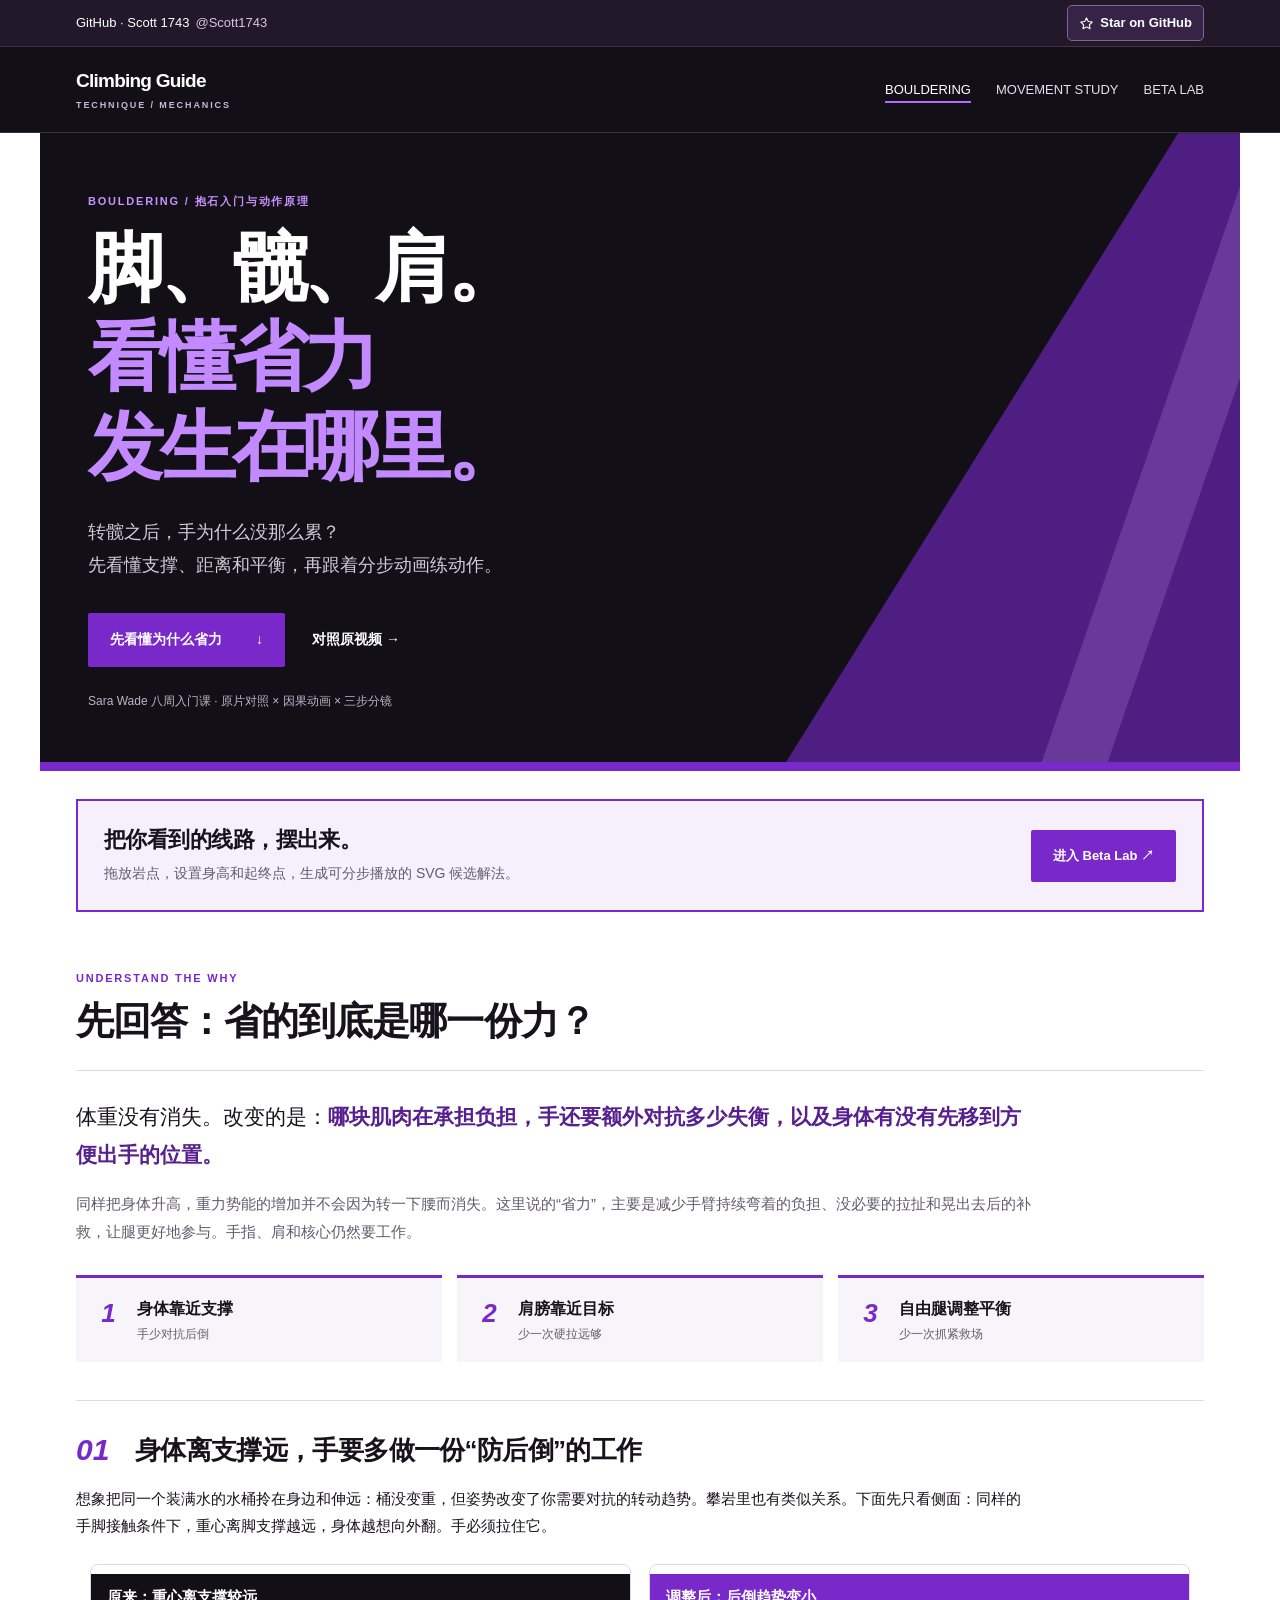
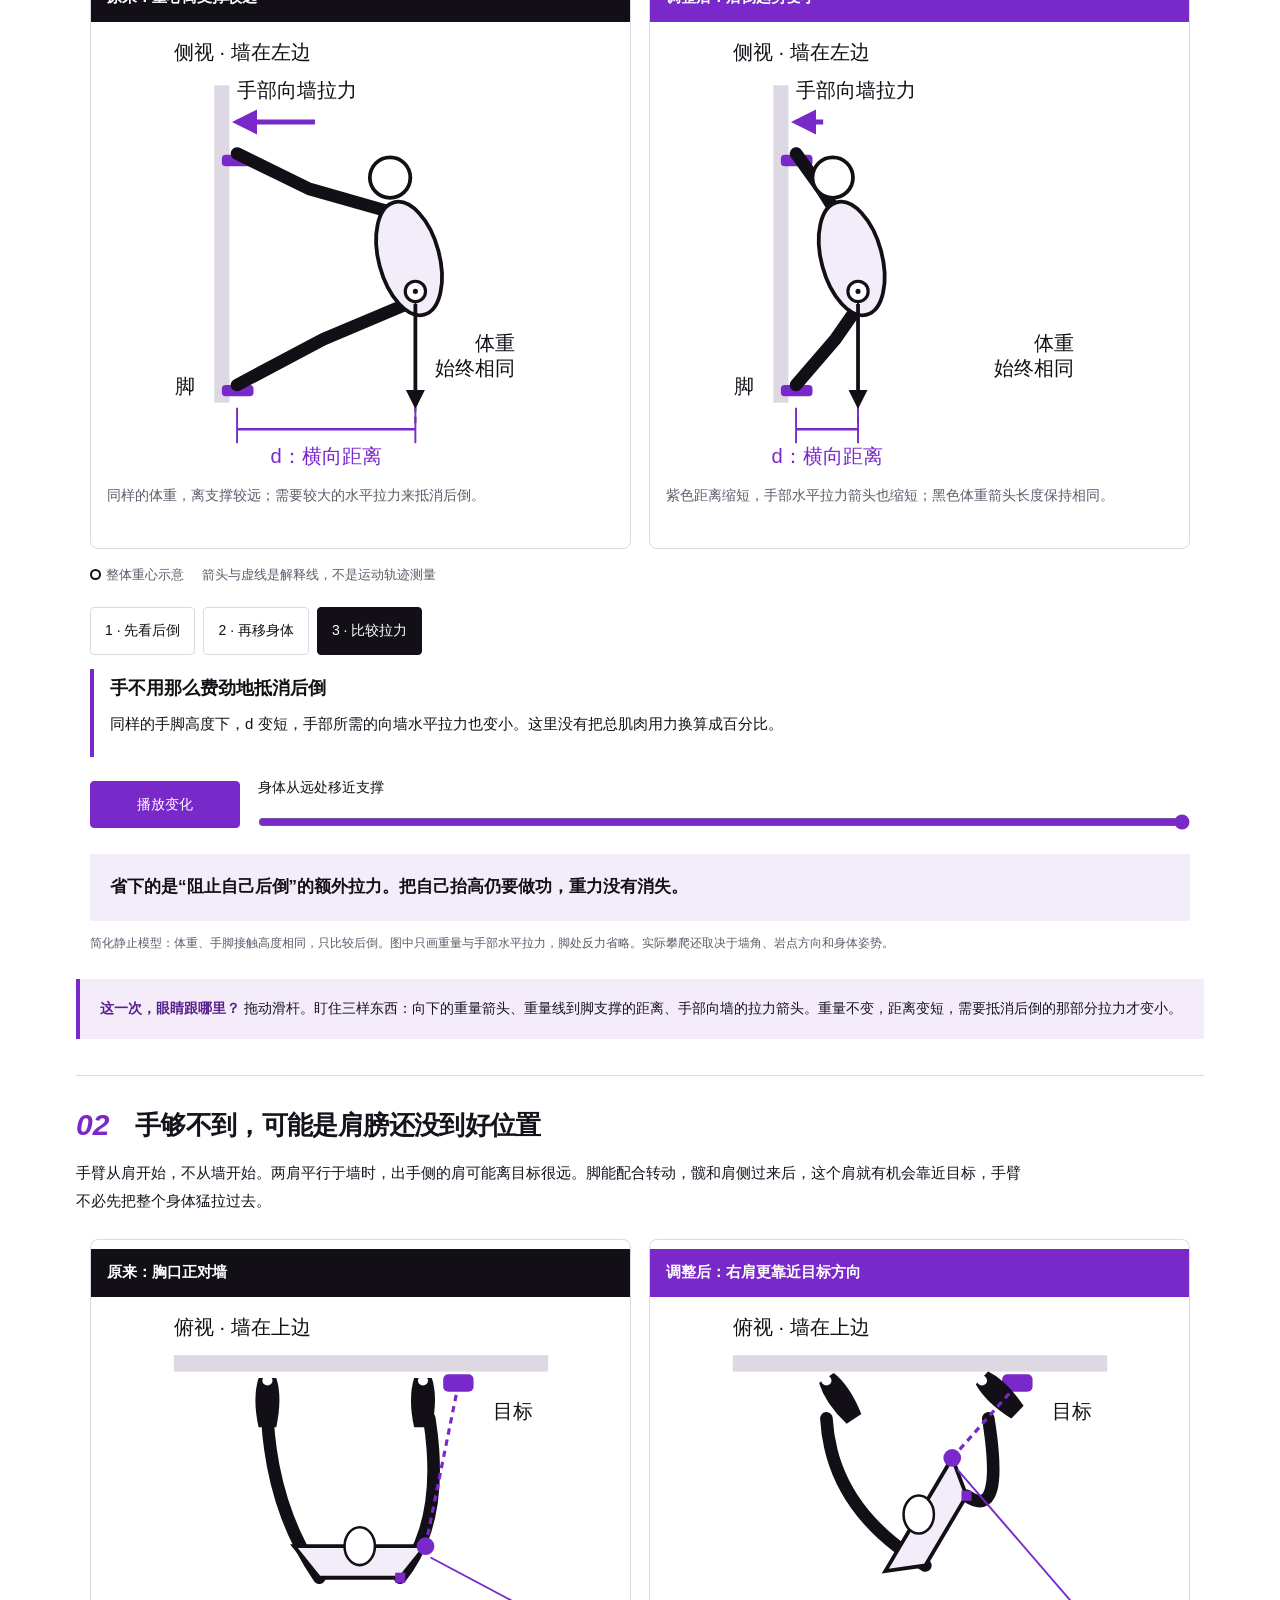
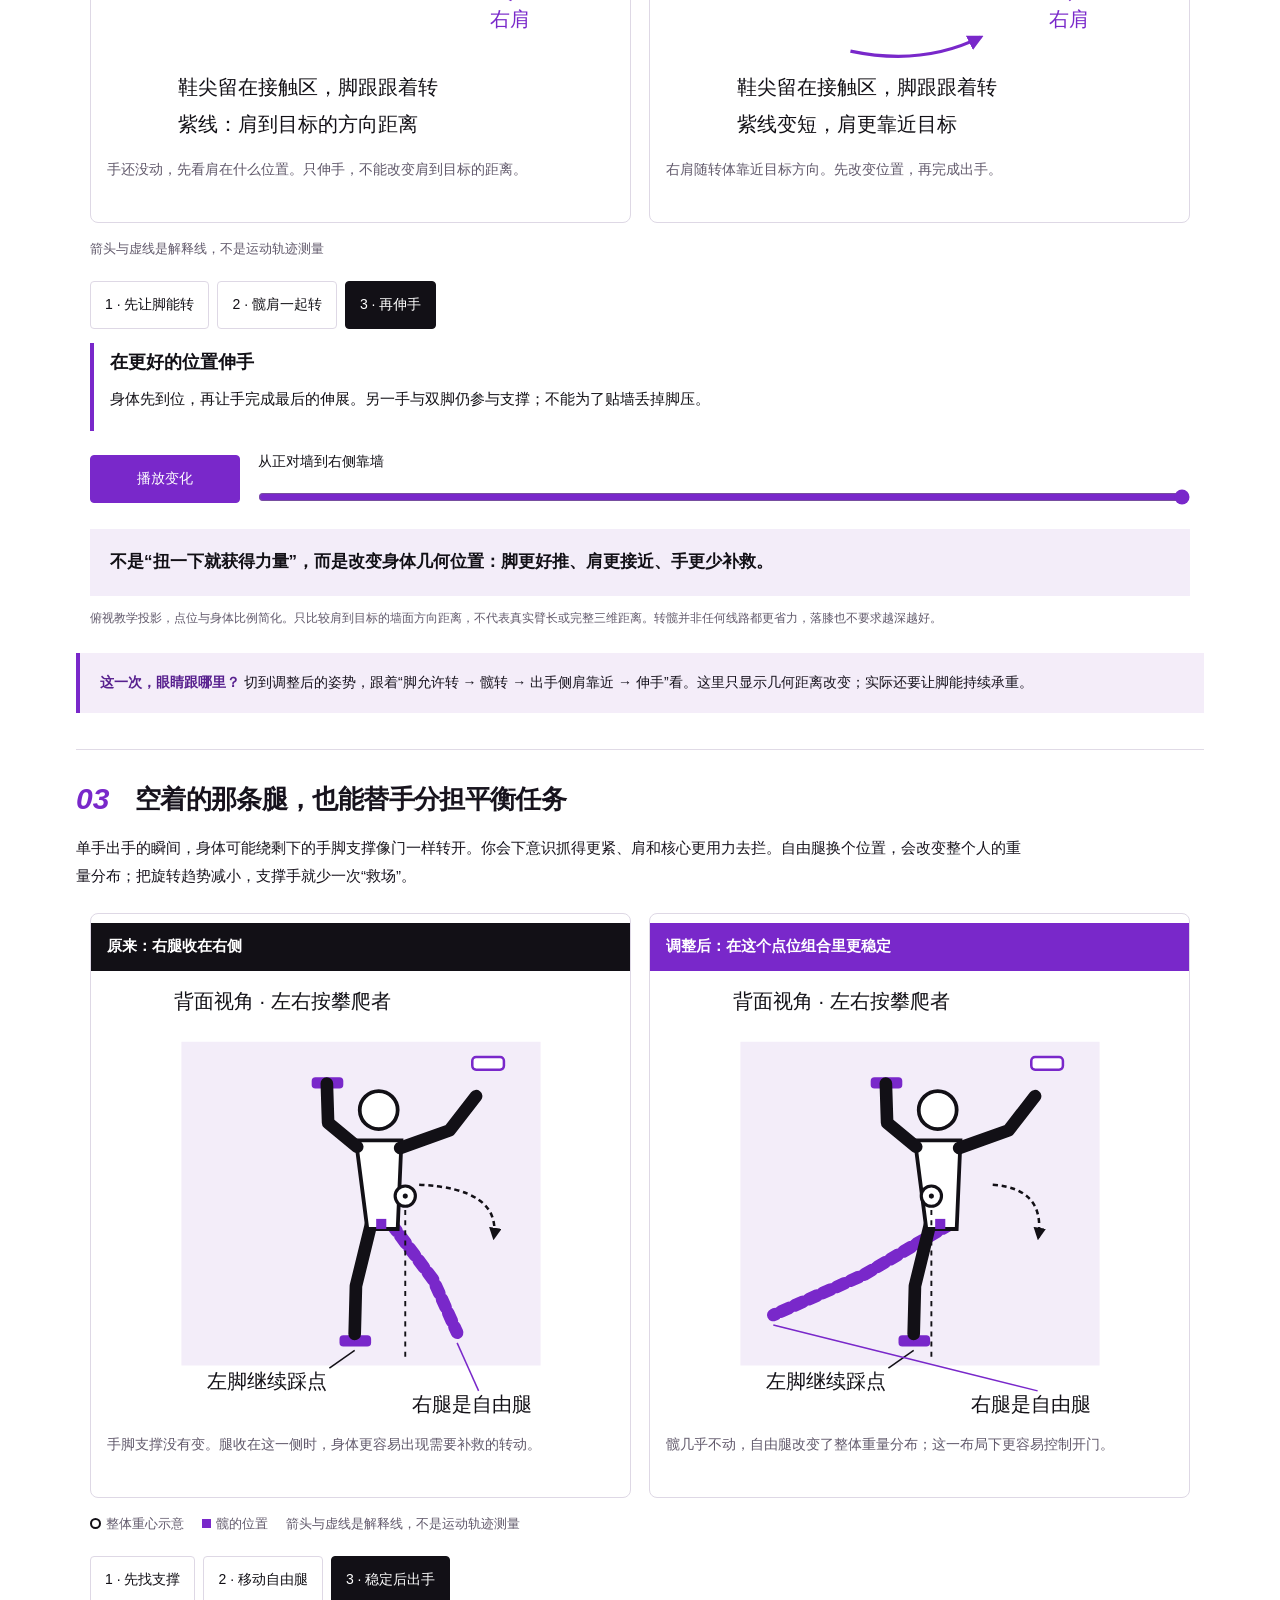
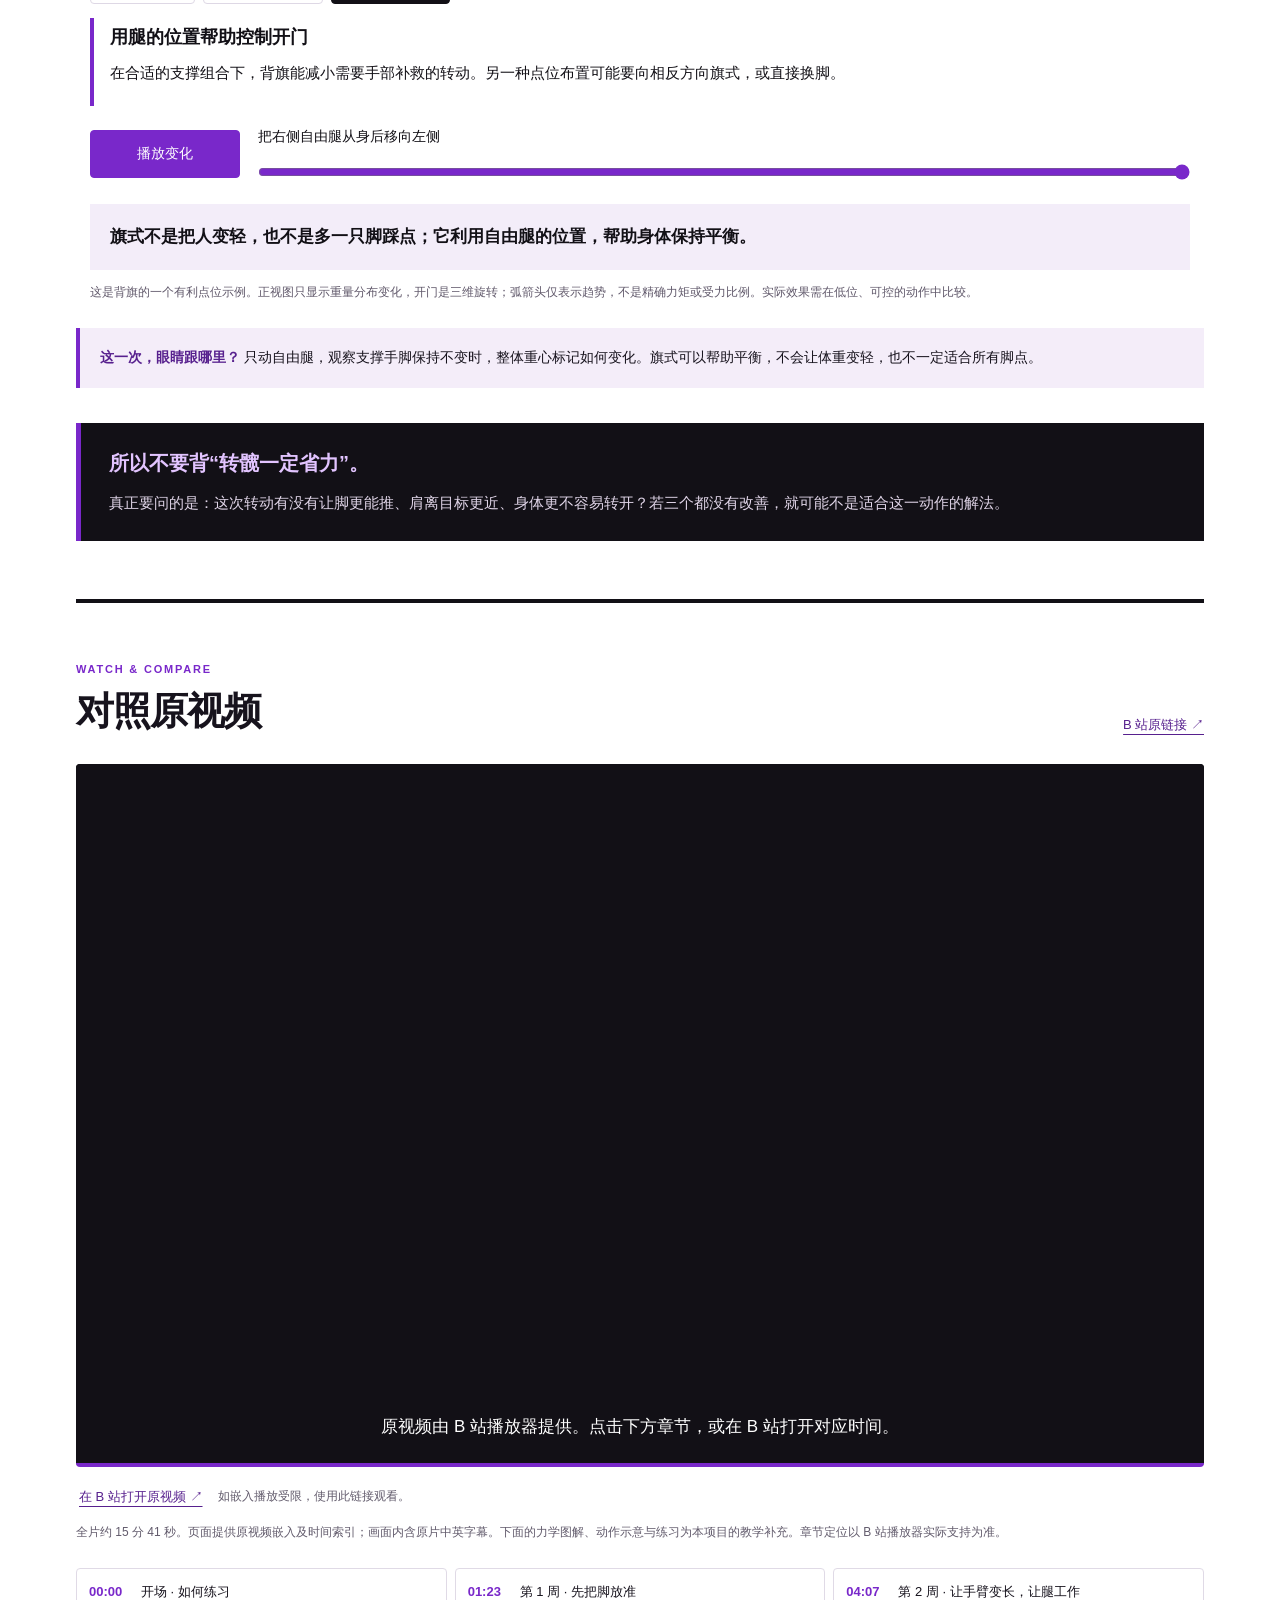
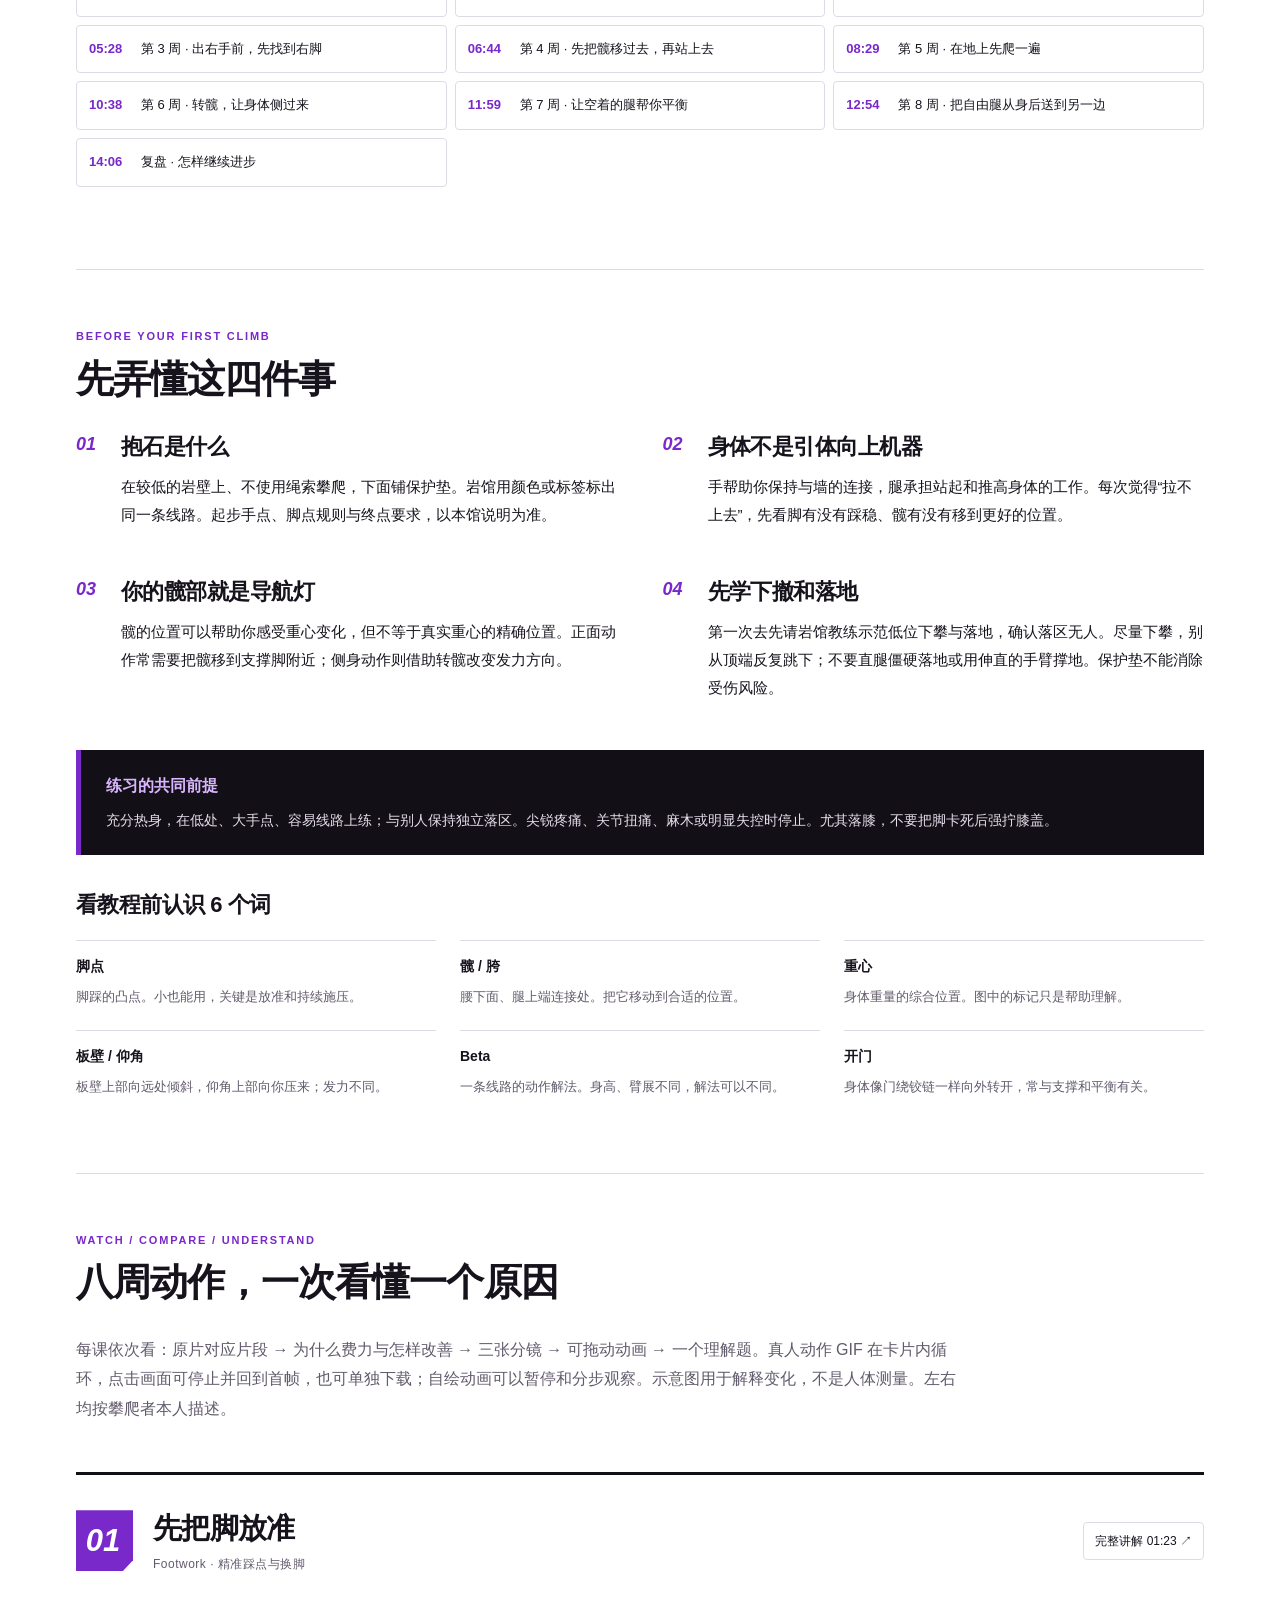
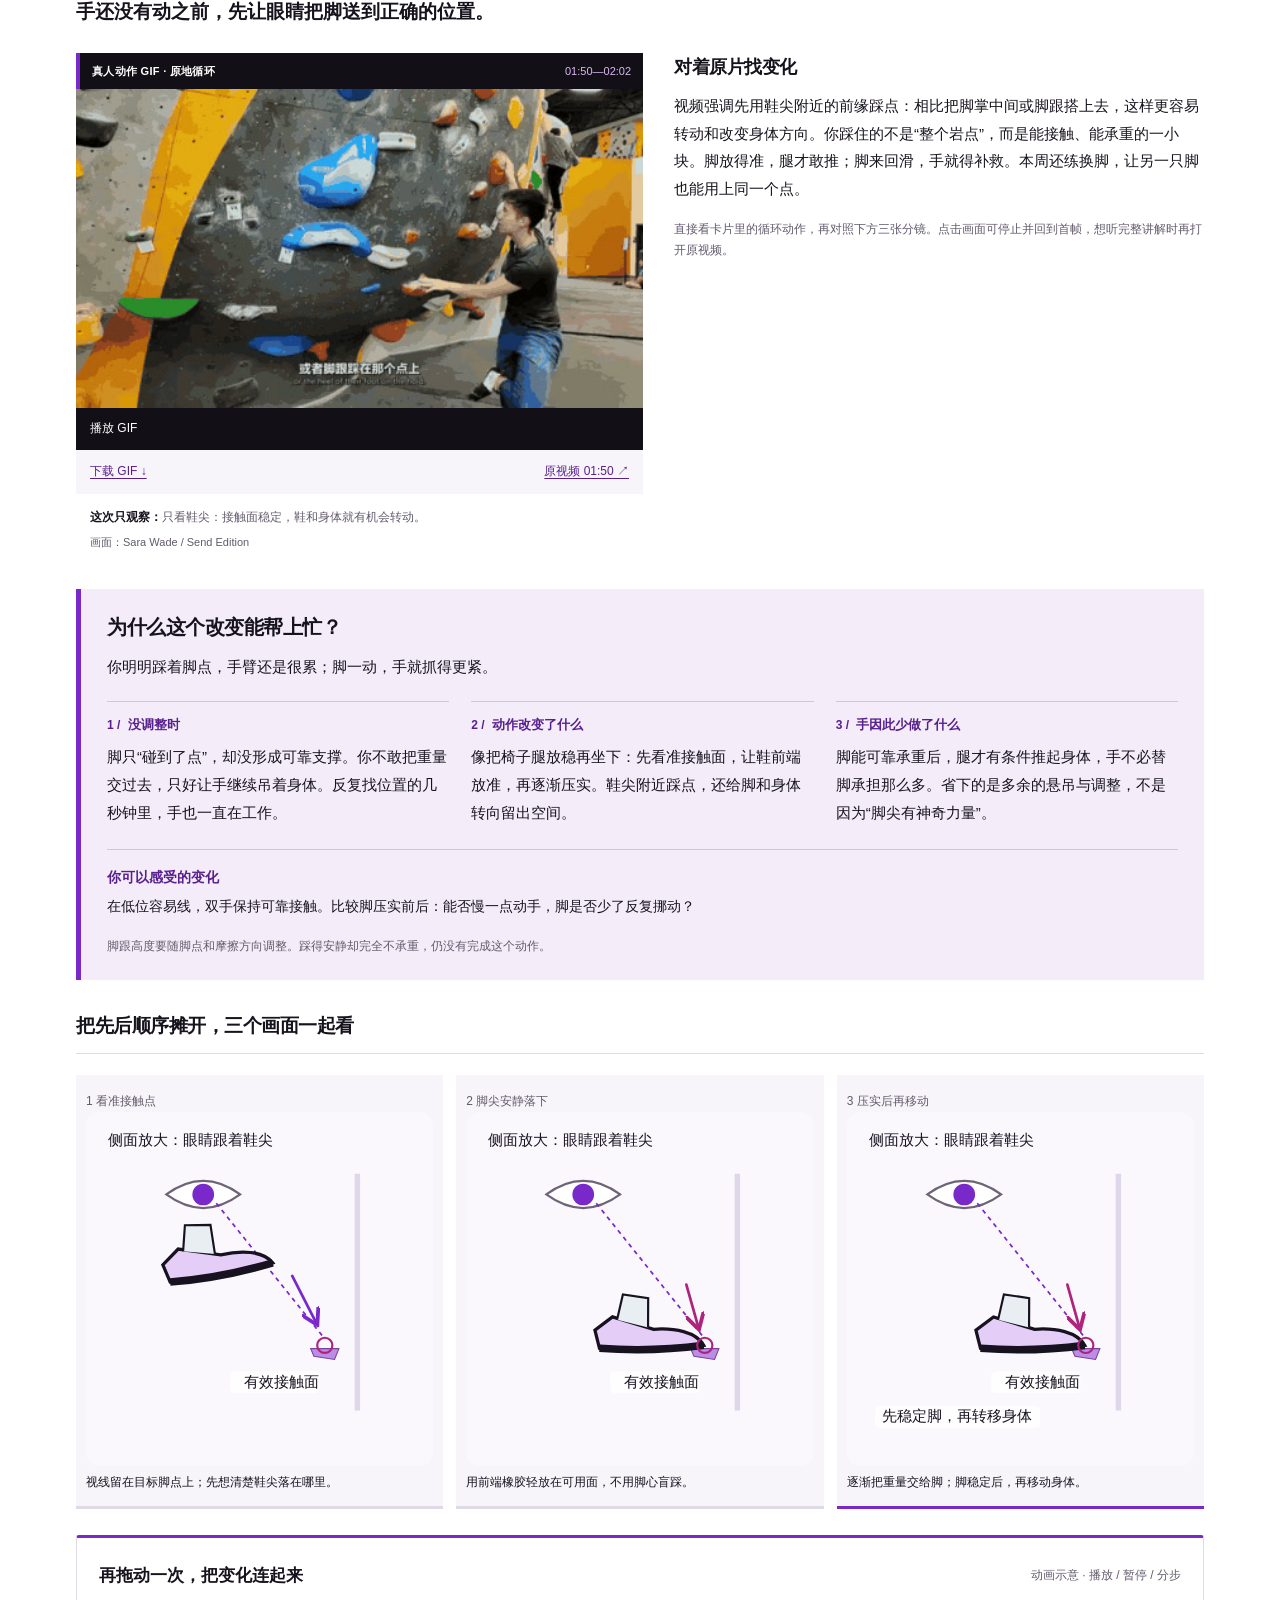
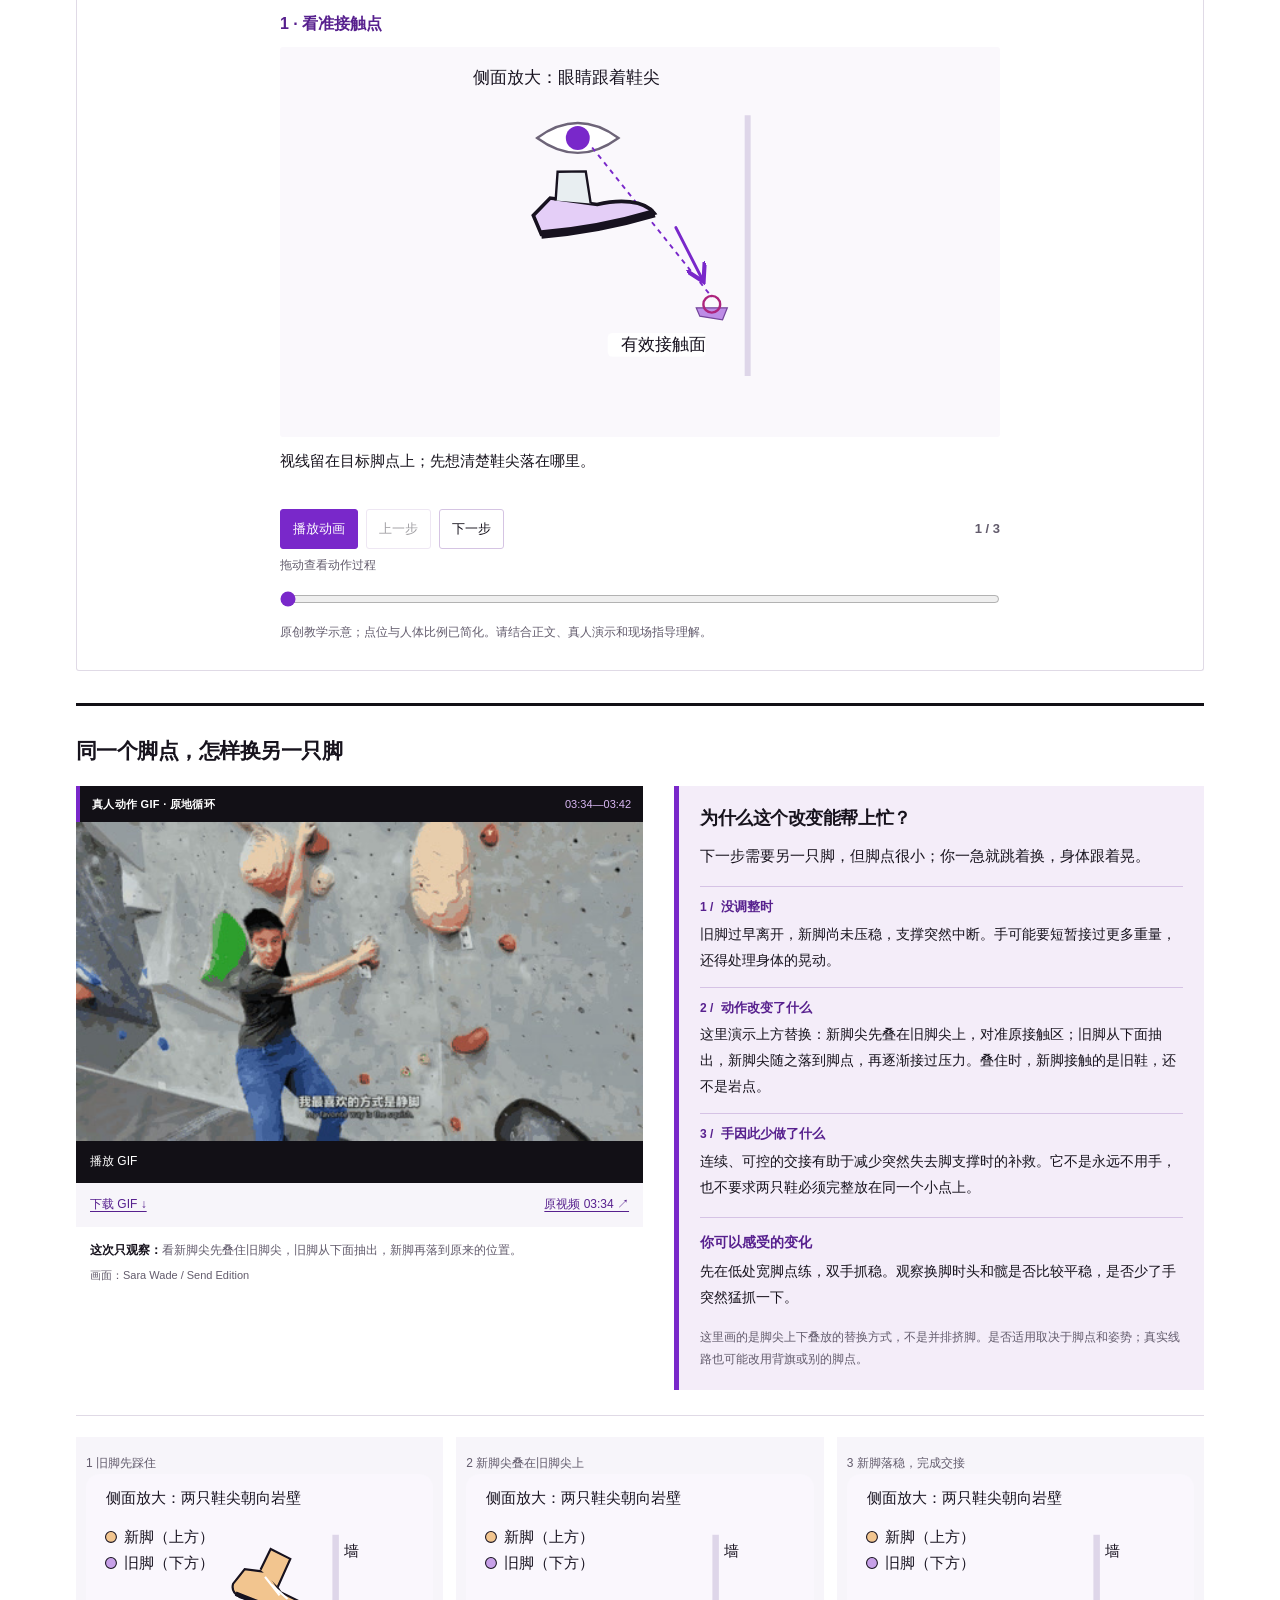
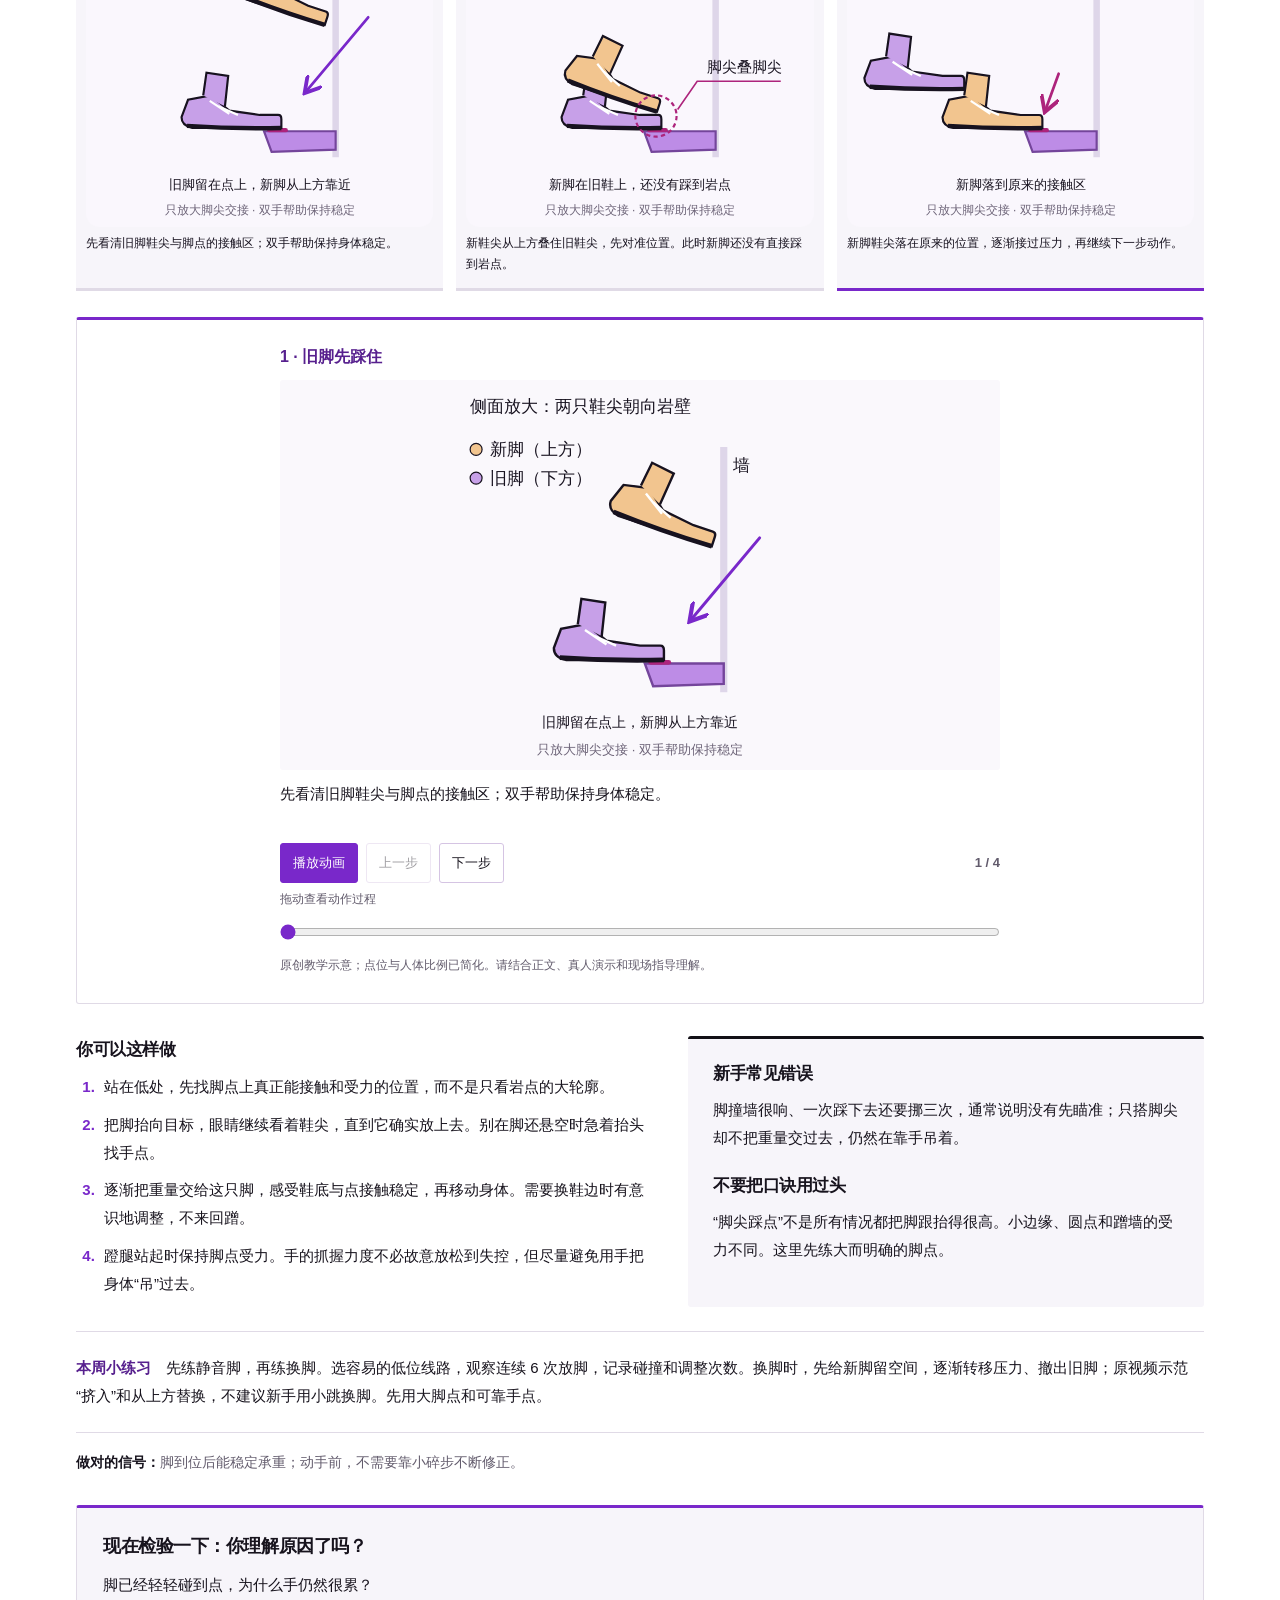
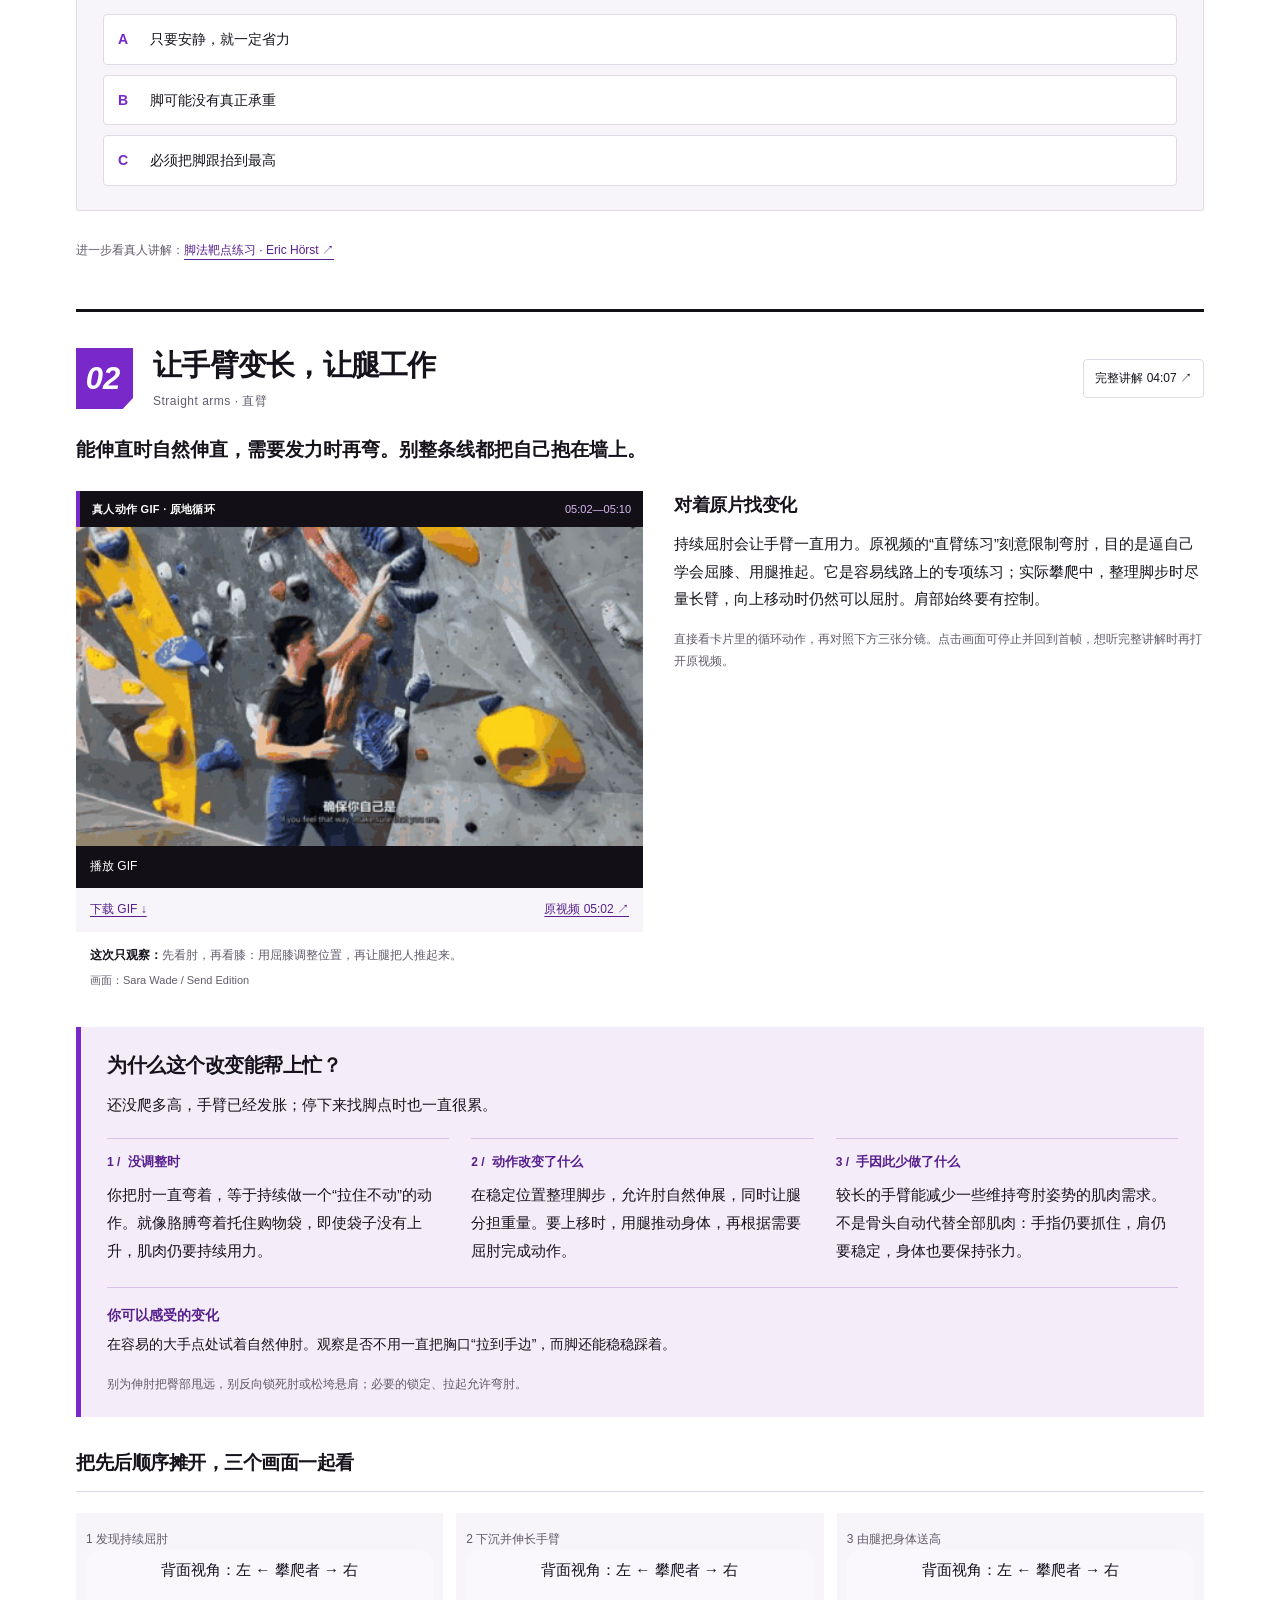
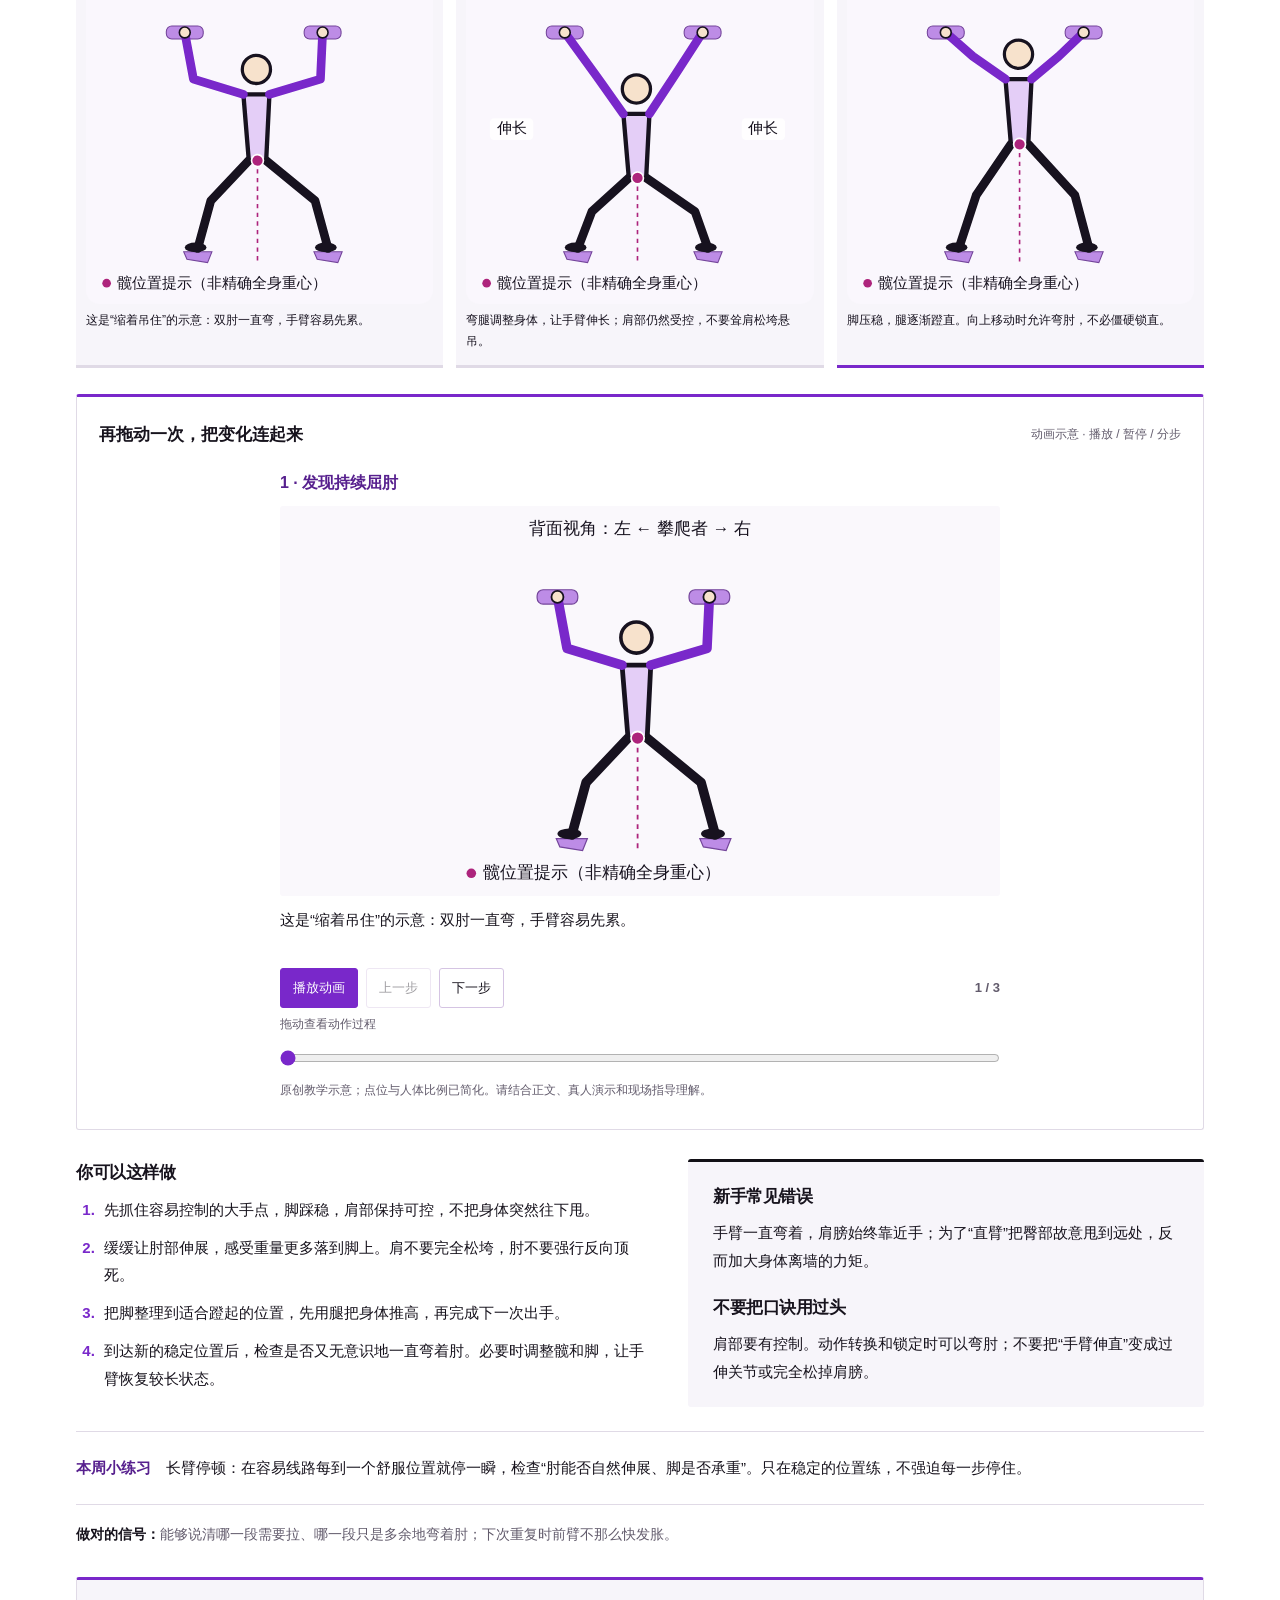
==== commit de2a62d5: "Show toe-on-toe stacking in homepage foot swap animation" ====
--- a/index.html
+++ b/index.html
@@ -98,7 +98,7 @@
 <div id="chapters" class="chapters" aria-label="视频章节"><!-- prerender:chapters --><button class="chapter" type="button" data-time="0"><time>00:00</time><span>开场 · 如何练习</span></button><button class="chapter" type="button" data-time="83"><time>01:23</time><span>第 1 周 · 先把脚放准</span></button><button class="chapter" type="button" data-time="247"><time>04:07</time><span>第 2 周 · 让手臂变长，让腿工作</span></button><button class="chapter" type="button" data-time="328"><time>05:28</time><span>第 3 周 · 出右手前，先找到右脚</span></button><button class="chapter" type="button" data-time="404"><time>06:44</time><span>第 4 周 · 先把髋移过去，再站上去</span></button><button class="chapter" type="button" data-time="509"><time>08:29</time><span>第 5 周 · 在地上先爬一遍</span></button><button class="chapter" type="button" data-time="638"><time>10:38</time><span>第 6 周 · 转髋，让身体侧过来</span></button><button class="chapter" type="button" data-time="719"><time>11:59</time><span>第 7 周 · 让空着的腿帮你平衡</span></button><button class="chapter" type="button" data-time="774"><time>12:54</time><span>第 8 周 · 把自由腿从身后送到另一边</span></button><button class="chapter" type="button" data-time="846"><time>14:06</time><span>复盘 · 怎样继续进步</span></button><!-- /prerender:chapters --></div>
 </section>
 <section id="start" class="section"><div class="section-head"><div><div class="eyebrow">BEFORE YOUR FIRST CLIMB</div><h2>先弄懂这四件事</h2></div></div><div class="basics"><article><span class="number">01</span><h3>抱石是什么</h3><p>在较低的岩壁上、不使用绳索攀爬，下面铺保护垫。岩馆用颜色或标签标出同一条线路。起步手点、脚点规则与终点要求，以本馆说明为准。</p></article><article><span class="number">02</span><h3>身体不是引体向上机器</h3><p>手帮助你保持与墙的连接，腿承担站起和推高身体的工作。每次觉得“拉不上去”，先看脚有没有踩稳、髋有没有移到更好的位置。</p></article><article><span class="number">03</span><h3>你的髋部就是导航灯</h3><p>髋的位置可以帮助你感受重心变化，但不等于真实重心的精确位置。正面动作常需要把髋移到支撑脚附近；侧身动作则借助转髋改变发力方向。</p></article><article><span class="number">04</span><h3>先学下撤和落地</h3><p>第一次去先请岩馆教练示范低位下攀与落地，确认落区无人。尽量下攀，别从顶端反复跳下；不要直腿僵硬落地或用伸直的手臂撑地。保护垫不能消除受伤风险。</p></article></div><div class="safety"><strong>练习的共同前提</strong><p>充分热身，在低处、大手点、容易线路上练；与别人保持独立落区。尖锐疼痛、关节扭痛、麻木或明显失控时停止。尤其落膝，不要把脚卡死后强拧膝盖。</p></div><div class="glossary"><h3>看教程前认识 6 个词</h3><dl><div><dt>脚点</dt><dd>脚踩的凸点。小也能用，关键是放准和持续施压。</dd></div><div><dt>髋 / 胯</dt><dd>腰下面、腿上端连接处。把它移动到合适的位置。</dd></div><div><dt>重心</dt><dd>身体重量的综合位置。图中的标记只是帮助理解。</dd></div><div><dt>板壁 / 仰角</dt><dd>板壁上部向远处倾斜，仰角上部向你压来；发力不同。</dd></div><div><dt>Beta</dt><dd>一条线路的动作解法。身高、臂展不同，解法可以不同。</dd></div><div><dt>开门</dt><dd>身体像门绕铰链一样向外转开，常与支撑和平衡有关。</dd></div></dl></div></section>
-<section id="lessons" class="section"><div class="section-head"><div><div class="eyebrow">WATCH / COMPARE / UNDERSTAND</div><h2>八周动作，一次看懂一个原因</h2></div></div><p class="section-intro">每课依次看：原片对应片段 → 为什么费力与怎样改善 → 三张分镜 → 可拖动动画 → 一个理解题。真人动作 GIF 在卡片内循环，点击画面可停止并回到首帧，也可单独下载；自绘动画可以暂停和分步观察。示意图用于解释变化，不是人体测量。左右均按攀爬者本人描述。</p><noscript><p class="section-intro">当前显示动作首帧；启用 JavaScript 可在卡片内循环播放，也可以点击“下载 GIF”保存后查看动作。</p></noscript><div id="lesson-list"><!-- prerender:lesson-list --><article class="lesson" id="week-1"><div class="lesson-heading"><span class="week-number">01</span><div><h3>先把脚放准</h3><div class="en-title">Footwork · 精准踩点与换脚</div></div><button class="jump-video" data-time="83">完整讲解 01:23 ↗</button></div><p class="lesson-lead">手还没有动之前，先让眼睛把脚送到正确的位置。</p><div class="lesson-top"><figure class="clip-card source-clip" data-clip="feet"><div class="clip-label"><span>真人动作 GIF · 原地循环</span><span>01:50—02:02</span></div><button type="button" class="gif-stage" data-gif-toggle disabled aria-label="动作静态预览：只看鞋尖：接触面稳定，鞋和身体就有机会转动。" aria-pressed="false"><img src="assets/clips/feet.jpg" data-gif="assets/clips/feet.gif" data-poster="assets/clips/feet.jpg" width="448" height="252" loading="lazy" decoding="async" alt="只看鞋尖：接触面稳定，鞋和身体就有机会转动。"><span class="gif-state">动作预览</span></button><div class="clip-links"><a href="assets/clips/feet.gif" download="climbing-feet.gif">下载 GIF ↓</a><a href="https://www.bilibili.com/video/BV1b4pS67EZW/?t=110" target="_blank" rel="noopener">原视频 01:50 ↗</a></div><figcaption><strong>这次只观察：</strong>只看鞋尖：接触面稳定，鞋和身体就有机会转动。<span class="clip-credit">画面：Sara Wade / Send Edition</span></figcaption></figure><div class="lesson-copy"><h4>对着原片找变化</h4><p>视频强调先用鞋尖附近的前缘踩点：相比把脚掌中间或脚跟搭上去，这样更容易转动和改变身体方向。你踩住的不是“整个岩点”，而是能接触、能承重的一小块。脚放得准，腿才敢推；脚来回滑，手就得补救。本周还练换脚，让另一只脚也能用上同一个点。</p><p class="small">直接看卡片里的循环动作，再对照下方三张分镜。点击画面可停止并回到首帧，想听完整讲解时再打开原视频。</p></div></div><div class="lesson-reason"><h4>为什么这个改变能帮上忙？</h4><p class="reason-problem">你明明踩着脚点，手臂还是很累；脚一动，手就抓得更紧。</p><div class="reason-chain"><div><span>没调整时</span><p>脚只“碰到了点”，却没形成可靠支撑。你不敢把重量交过去，只好让手继续吊着身体。反复找位置的几秒钟里，手也一直在工作。</p></div><div><span>动作改变了什么</span><p>像把椅子腿放稳再坐下：先看准接触面，让鞋前端放准，再逐渐压实。鞋尖附近踩点，还给脚和身体转向留出空间。</p></div><div><span>手因此少做了什么</span><p>脚能可靠承重后，腿才有条件推起身体，手不必替脚承担那么多。省下的是多余的悬吊与调整，不是因为“脚尖有神奇力量”。</p></div></div><div class="reason-feel"><strong>你可以感受的变化</strong><p>在低位容易线，双手保持可靠接触。比较脚压实前后：能否慢一点动手，脚是否少了反复挪动？</p></div><p class="reason-boundary">脚跟高度要随脚点和摩擦方向调整。踩得安静却完全不承重，仍没有完成这个动作。</p></div><h4 class="storyboard-heading">把先后顺序摊开，三个画面一起看</h4><div class="filmstrip" data-storyboard="feet"></div><div class="animation-shell"><div class="animation-header"><strong>再拖动一次，把变化连起来</strong><span>动画示意 · 播放 / 暂停 / 分步</span></div><div data-animation="feet"></div></div><section class="extra-move"><h4>同一个脚点，怎样换另一只脚</h4><div class="lesson-top"><figure class="clip-card source-clip" data-clip="swap"><div class="clip-label"><span>真人动作 GIF · 原地循环</span><span>03:34—03:42</span></div><button type="button" class="gif-stage" data-gif-toggle disabled aria-label="动作静态预览：看两只鞋怎样交接位置：新脚接上压力，旧脚再撤走。" aria-pressed="false"><img src="assets/clips/swap.jpg" data-gif="assets/clips/swap.gif" data-poster="assets/clips/swap.jpg" width="448" height="252" loading="lazy" decoding="async" alt="看两只鞋怎样交接位置：新脚接上压力，旧脚再撤走。"><span class="gif-state">动作预览</span></button><div class="clip-links"><a href="assets/clips/swap.gif" download="climbing-swap.gif">下载 GIF ↓</a><a href="https://www.bilibili.com/video/BV1b4pS67EZW/?t=214" target="_blank" rel="noopener">原视频 03:34 ↗</a></div><figcaption><strong>这次只观察：</strong>看两只鞋怎样交接位置：新脚接上压力，旧脚再撤走。<span class="clip-credit">画面：Sara Wade / Send Edition</span></figcaption></figure><div class="lesson-copy"><div class="lesson-reason"><h4>为什么这个改变能帮上忙？</h4><p class="reason-problem">下一步需要另一只脚，但脚点很小；你一急就跳着换，身体跟着晃。</p><div class="reason-chain"><div><span>没调整时</span><p>旧脚过早离开，新脚尚未压稳，支撑突然中断。手可能要短暂接过更多重量，还得处理身体的晃动。</p></div><div><span>动作改变了什么</span><p>像两个人交接一个箱子：先让接手的人握稳，原来的人才逐渐松开。换脚先给新脚留空间，让新旧脚尽量平顺地交接压力。</p></div><div><span>手因此少做了什么</span><p>连续、可控的交接有助于减少突然失去脚支撑时的补救。它不是永远不用手，也不要求两只鞋必须完整放在同一个小点上。</p></div></div><div class="reason-feel"><strong>你可以感受的变化</strong><p>先在低处宽脚点练，双手抓稳。观察换脚时头和髋是否比较平稳，是否少了手突然猛抓一下。</p></div><p class="reason-boundary">小点可能没有足够交接空间。先学可控的方法；真实线路也可能改用背旗或别的脚点，不必强行挤换。</p></div></div></div><div class="filmstrip" data-storyboard="swap"></div><div class="animation-shell"><div data-animation="swap"></div></div></section><div class="lesson-grid"><div><h4>你可以这样做</h4><ol><li>站在低处，先找脚点上真正能接触和受力的位置，而不是只看岩点的大轮廓。</li><li>把脚抬向目标，眼睛继续看着鞋尖，直到它确实放上去。别在脚还悬空时急着抬头找手点。</li><li>逐渐把重量交给这只脚，感受鞋底与点接触稳定，再移动身体。需要换鞋边时有意识地调整，不来回蹭。</li><li>蹬腿站起时保持脚点受力。手的抓握力度不必故意放松到失控，但尽量避免用手把身体“吊”过去。</li></ol></div><div class="mistakes"><h4>新手常见错误</h4><p>脚撞墙很响、一次踩下去还要挪三次，通常说明没有先瞄准；只搭脚尖却不把重量交过去，仍然在靠手吊着。</p><h4>不要把口诀用过头</h4><p>“脚尖踩点”不是所有情况都把脚跟抬得很高。小边缘、圆点和蹭墙的受力不同。这里先练大而明确的脚点。</p></div></div><div class="drill"><strong>本周小练习　</strong>先练静音脚，再练换脚。选容易的低位线路，观察连续 6 次放脚，记录碰撞和调整次数。换脚时，先给新脚留空间，逐渐转移压力、撤出旧脚；原视频示范“挤入”和从上方替换，不建议新手用小跳换脚。先用大脚点和可靠手点。</div><p class="check"><b>做对的信号：</b>脚到位后能稳定承重；动手前，不需要靠小碎步不断修正。</p><div class="understanding-check" data-quiz="feet"><h4>现在检验一下：你理解原因了吗？</h4><p>脚已经轻轻碰到点，为什么手仍然很累？</p><div class="quiz-options"><button type="button" data-answer="0">只要安静，就一定省力</button><button type="button" data-answer="1">脚可能没有真正承重</button><button type="button" data-answer="2">必须把脚跟抬到最高</button></div><p class="quiz-feedback" aria-live="polite"></p></div><p class="lesson-source">进一步看真人讲解：<a href="https://trainingforclimbing.com/improve-climbing-footwork-with-target-practice/" target="_blank" rel="noopener">脚法靶点练习 · Eric Hörst ↗</a></p></article><article class="lesson" id="week-2"><div class="lesson-heading"><span class="week-number">02</span><div><h3>让手臂变长，让腿工作</h3><div class="en-title">Straight arms · 直臂</div></div><button class="jump-video" data-time="247">完整讲解 04:07 ↗</button></div><p class="lesson-lead">能伸直时自然伸直，需要发力时再弯。别整条线都把自己抱在墙上。</p><div class="lesson-top"><figure class="clip-card source-clip" data-clip="straight"><div class="clip-label"><span>真人动作 GIF · 原地循环</span><span>05:02—05:10</span></div><button type="button" class="gif-stage" data-gif-toggle disabled aria-label="动作静态预览：先看肘，再看膝：用屈膝调整位置，再让腿把人推起来。" aria-pressed="false"><img src="assets/clips/straight.jpg" data-gif="assets/clips/straight.gif" data-poster="assets/clips/straight.jpg" width="448" height="252" loading="lazy" decoding="async" alt="先看肘，再看膝：用屈膝调整位置，再让腿把人推起来。"><span class="gif-state">动作预览</span></button><div class="clip-links"><a href="assets/clips/straight.gif" download="climbing-straight.gif">下载 GIF ↓</a><a href="https://www.bilibili.com/video/BV1b4pS67EZW/?t=302" target="_blank" rel="noopener">原视频 05:02 ↗</a></div><figcaption><strong>这次只观察：</strong>先看肘，再看膝：用屈膝调整位置，再让腿把人推起来。<span class="clip-credit">画面：Sara Wade / Send Edition</span></figcaption></figure><div class="lesson-copy"><h4>对着原片找变化</h4><p>持续屈肘会让手臂一直用力。原视频的“直臂练习”刻意限制弯肘，目的是逼自己学会屈膝、用腿推起。它是容易线路上的专项练习；实际攀爬中，整理脚步时尽量长臂，向上移动时仍然可以屈肘。肩部始终要有控制。</p><p class="small">直接看卡片里的循环动作，再对照下方三张分镜。点击画面可停止并回到首帧，想听完整讲解时再打开原视频。</p></div></div><div class="lesson-reason"><h4>为什么这个改变能帮上忙？</h4><p class="reason-problem">还没爬多高，手臂已经发胀；停下来找脚点时也一直很累。</p><div class="reason-chain"><div><span>没调整时</span><p>你把肘一直弯着，等于持续做一个“拉住不动”的动作。就像胳膊弯着托住购物袋，即使袋子没有上升，肌肉仍要持续用力。</p></div><div><span>动作改变了什么</span><p>在稳定位置整理脚步，允许肘自然伸展，同时让腿分担重量。要上移时，用腿推动身体，再根据需要屈肘完成动作。</p></div><div><span>手因此少做了什么</span><p>较长的手臂能减少一些维持弯肘姿势的肌肉需求。不是骨头自动代替全部肌肉：手指仍要抓住，肩仍要稳定，身体也要保持张力。</p></div></div><div class="reason-feel"><strong>你可以感受的变化</strong><p>在容易的大手点处试着自然伸肘。观察是否不用一直把胸口“拉到手边”，而脚还能稳稳踩着。</p></div><p class="reason-boundary">别为伸肘把臀部甩远，别反向锁死肘或松垮悬肩；必要的锁定、拉起允许弯肘。</p></div><h4 class="storyboard-heading">把先后顺序摊开，三个画面一起看</h4><div class="filmstrip" data-storyboard="straight"></div><div class="animation-shell"><div class="animation-header"><strong>再拖动一次，把变化连起来</strong><span>动画示意 · 播放 / 暂停 / 分步</span></div><div data-animation="straight"></div></div><div class="lesson-grid"><div><h4>你可以这样做</h4><ol><li>先抓住容易控制的大手点，脚踩稳，肩部保持可控，不把身体突然往下甩。</li><li>缓缓让肘部伸展，感受重量更多落到脚上。肩不要完全松垮，肘不要强行反向顶死。</li><li>把脚整理到适合蹬起的位置，先用腿把身体推高，再完成下一次出手。</li><li>到达新的稳定位置后，检查是否又无意识地一直弯着肘。必要时调整髋和脚，让手臂恢复较长状态。</li></ol></div><div class="mistakes"><h4>新手常见错误</h4><p>手臂一直弯着，肩膀始终靠近手；为了“直臂”把臀部故意甩到远处，反而加大身体离墙的力矩。</p><h4>不要把口诀用过头</h4><p>肩部要有控制。动作转换和锁定时可以弯肘；不要把“手臂伸直”变成过伸关节或完全松掉肩膀。</p></div></div><div class="drill"><strong>本周小练习　</strong>长臂停顿：在容易线路每到一个舒服位置就停一瞬，检查“肘能否自然伸展、脚是否承重”。只在稳定的位置练，不强迫每一步停住。</div><p class="check"><b>做对的信号：</b>能够说清哪一段需要拉、哪一段只是多余地弯着肘；下次重复时前臂不那么快发胀。</p><div class="understanding-check" data-quiz="straight"><h4>现在检验一下：你理解原因了吗？</h4><p>长手臂为什么可能更省力？</p><div class="quiz-options"><button type="button" data-answer="0">减少持续维持弯肘的工作</button><button type="button" data-answer="1">所有重量都由骨头承担</button><button type="button" data-answer="2">任何时候都禁止弯肘</button></div><p class="quiz-feedback" aria-live="polite"></p></div><p class="lesson-source">进一步看真人讲解：<a href="https://www.rei.com/learn/expert-advice/climbing-techniques.html" target="_blank" rel="noopener">直臂与身体位置 · REI ↗</a></p></article><article class="lesson" id="week-3"><div class="lesson-heading"><span class="week-number">03</span><div><h3>出右手前，先找到右脚</h3><div class="en-title">Same hand same foot · 同侧手脚</div></div><button class="jump-video" data-time="328">完整讲解 05:28 ↗</button></div><p class="lesson-lead">把“伸手够点”改成“踩脚，推身体，再出手”。</p><div class="lesson-top"><figure class="clip-card source-clip" data-clip="same"><div class="clip-label"><span>真人动作 GIF · 原地循环</span><span>05:58—06:09</span></div><button type="button" class="gif-stage" data-gif-toggle disabled aria-label="动作静态预览：看支撑脚怎样配合出手：脚踩稳后，身体再向上移动。" aria-pressed="false"><img src="assets/clips/same.jpg" data-gif="assets/clips/same.gif" data-poster="assets/clips/same.jpg" width="448" height="252" loading="lazy" decoding="async" alt="看支撑脚怎样配合出手：脚踩稳后，身体再向上移动。"><span class="gif-state">动作预览</span></button><div class="clip-links"><a href="assets/clips/same.gif" download="climbing-same.gif">下载 GIF ↓</a><a href="https://www.bilibili.com/video/BV1b4pS67EZW/?t=358" target="_blank" rel="noopener">原视频 05:58 ↗</a></div><figcaption><strong>这次只观察：</strong>看支撑脚怎样配合出手：脚踩稳后，身体再向上移动。<span class="clip-credit">画面：Sara Wade / Send Edition</span></figcaption></figure><div class="lesson-copy"><h4>对着原片找变化</h4><p>这是一种基础协调练习：准备移动右手时，先寻找能让右脚驱动身体的位置；左手同理。它帮助你把注意力从手转到腿。线路脚点布置不合适时可以换方法，后面的背旗式就是常见例外。</p><p class="small">直接看卡片里的循环动作，再对照下方三张分镜。点击画面可停止并回到首帧，想听完整讲解时再打开原视频。</p></div></div><div class="lesson-reason"><h4>为什么这个改变能帮上忙？</h4><p class="reason-problem">下一只手明明只差一点，你却总要跳着够，抓到后身体还在摆。</p><div class="reason-chain"><div><span>没调整时</span><p>出手前没有整理能驱动身体的脚。手只好同时承担拉高、够远和抓住晃动身体的任务，某一次手部用力会特别大。</p></div><div><span>动作改变了什么</span><p>像上楼先把脚放到下一阶：要出右手时，先找好右脚，让它能推身体朝目标移动，再让右手完成抓点。</p></div><div><span>手因此少做了什么</span><p>手并没有变长；是腿先把肩和身体送到了更合适的位置。剩下的距离更短，身体也可能更稳，因而减少靠猛拉和接住摆动来完成的部分。</p></div></div><div class="reason-feel"><strong>你可以感受的变化</strong><p>低位容易线中，双手保留支撑整理右脚。确认腿先推动身体，再移动右手；看看出手是否更可控。</p></div><p class="reason-boundary">同侧脚点必须合适。这是练习协调的一种模式，不是所有线路的规则；背旗就可能用异侧支撑脚。</p></div><h4 class="storyboard-heading">把先后顺序摊开，三个画面一起看</h4><div class="filmstrip" data-storyboard="same"></div><div class="animation-shell"><div class="animation-header"><strong>再拖动一次，把变化连起来</strong><span>动画示意 · 播放 / 暂停 / 分步</span></div><div data-animation="same"></div></div><div class="lesson-grid"><div><h4>你可以这样做</h4><ol><li>先决定下一步是右手还是左手去抓。以右手为例，找到一个右脚可以稳定使用的脚点。</li><li>把右脚放准，整理另外一只脚和平衡，让髋来到更利于右脚推起的位置。</li><li>保持支撑手和肩部可控，右脚逐渐蹬起，把身体带向目标。</li><li>身体已经被腿带起来，再让右手完成抓点；换边时重复同样的思路。</li></ol></div><div class="mistakes"><h4>新手常见错误</h4><p>右手先拼命伸，脚还没准备好；或者只是右脚碰了一下点，却从头到尾由左腿和双手完成移动。</p><h4>不要把口诀用过头</h4><p>不是“只准右手和右脚碰墙”，也不是永远不能异侧手脚配合。不要为了守口诀把自己扭进不舒服的位置。</p></div></div><div class="drill"><strong>本周小练习　</strong>在大手点、较直的容易墙面上练 4 次可控的左右交替。每次出手前轻声说出“哪只脚驱动”，用来检查是不是先有脚、后有手。</div><p class="check"><b>做对的信号：</b>你能感觉到腿在推动身体，而不是右手靠爆拉勉强够到；脚点不合适时也知道可以换解法。</p><div class="understanding-check" data-quiz="same"><h4>现在检验一下：你理解原因了吗？</h4><p>同侧脚先准备好，主要帮了什么忙？</p><div class="quiz-options"><button type="button" data-answer="0">让体重暂时变小</button><button type="button" data-answer="1">让腿先把身体送近目标</button><button type="button" data-answer="2">让同侧手能不抓点</button></div><p class="quiz-feedback" aria-live="polite"></p></div><p class="lesson-source">进一步看真人讲解：<a href="https://youthprograms.momentumclimbing.com/fundamental-movement-pattern/" target="_blank" rel="noopener">基础移动模式 · Momentum ↗</a></p></article><article class="lesson" id="week-4"><div class="lesson-heading"><span class="week-number">04</span><div><h3>先把髋移过去，再站上去</h3><div class="en-title">Rock over / Layback · 重心转移与对抗</div></div><button class="jump-video" data-time="404">完整讲解 06:44 ↗</button></div><p class="lesson-lead">“脚踩上了”和“身体站到脚上了”是两件不同的事。</p><div class="lesson-top"><figure class="clip-card source-clip" data-clip="rockover"><div class="clip-label"><span>真人动作 GIF · 原地循环</span><span>07:03—07:12</span></div><button type="button" class="gif-stage" data-gif-toggle disabled aria-label="动作静态预览：只看髋：先移到台阶上的脚附近，然后才站高。" aria-pressed="false"><img src="assets/clips/rockover.jpg" data-gif="assets/clips/rockover.gif" data-poster="assets/clips/rockover.jpg" width="448" height="252" loading="lazy" decoding="async" alt="只看髋：先移到台阶上的脚附近，然后才站高。"><span class="gif-state">动作预览</span></button><div class="clip-links"><a href="assets/clips/rockover.gif" download="climbing-rockover.gif">下载 GIF ↓</a><a href="https://www.bilibili.com/video/BV1b4pS67EZW/?t=423" target="_blank" rel="noopener">原视频 07:03 ↗</a></div><figcaption><strong>这次只观察：</strong>只看髋：先移到台阶上的脚附近，然后才站高。<span class="clip-credit">画面：Sara Wade / Send Edition</span></figcaption></figure><div class="lesson-copy"><h4>对着原片找变化</h4><p>Rock over 指把身体的重量逐渐移到目标脚上，再从那里站起。想象上一个台阶：脚先上台阶，身体移过去，最后腿把你推起来。Layback 则强调手向一侧拉、脚向相反方向蹬的对抗，两种关系可以在一次动作中相互配合，但不是同义词。</p><p class="small">直接看卡片里的循环动作，再对照下方三张分镜。点击画面可停止并回到首帧，想听完整讲解时再打开原视频。</p></div></div><div class="lesson-reason"><h4>为什么这个改变能帮上忙？</h4><p class="reason-problem">脚已经抬到高点上了，可你怎么也站不起来，只能用手硬拉。</p><div class="reason-chain"><div><span>没调整时</span><p>脚在新位置，身体却还留在旧位置。重量离目标脚较远，站起时身体更容易往原来的方向倒，手不得不继续帮你拉住。</p></div><div><span>动作改变了什么</span><p>想象上台阶：脚放上去后，先把身体移到那只脚更能托住的位置，再伸腿站起。岩壁上的 rock over，也是“先移过去，再站上去”。</p></div><div><span>手因此少做了什么</span><p>支撑位置更合适，目标腿就更容易承担站起的工作。你仍在抬升同样的体重，只是少依赖手把整个人拖过去。</p></div></div><div class="reason-feel"><strong>你可以感受的变化</strong><p>在低处大脚点，手保持抓稳。比较髋移过去前后，目标脚的压力是否增加、站起是否更顺。</p></div><p class="reason-boundary">不是每次都要把重心放在脚的正上方；墙角、手点和动作方向会改变要求。高抬脚也不是越高越好。</p></div><h4 class="storyboard-heading">把先后顺序摊开，三个画面一起看</h4><div class="filmstrip" data-storyboard="rockover"></div><div class="animation-shell"><div class="animation-header"><strong>再拖动一次，把变化连起来</strong><span>动画示意 · 播放 / 暂停 / 分步</span></div><div data-animation="rockover"></div></div><section class="extra-move"><h4>进一步看：手拉脚蹬怎样形成对抗</h4><div class="lesson-top"><figure class="clip-card source-clip" data-clip="layback"><div class="clip-label"><span>真人动作 GIF · 原地循环</span><span>08:13—08:22</span></div><button type="button" class="gif-stage" data-gif-toggle disabled aria-label="动作静态预览：看身体侧过来以后，手向外拉、脚向墙推怎样互相配合。" aria-pressed="false"><img src="assets/clips/layback.jpg" data-gif="assets/clips/layback.gif" data-poster="assets/clips/layback.jpg" width="448" height="252" loading="lazy" decoding="async" alt="看身体侧过来以后，手向外拉、脚向墙推怎样互相配合。"><span class="gif-state">动作预览</span></button><div class="clip-links"><a href="assets/clips/layback.gif" download="climbing-layback.gif">下载 GIF ↓</a><a href="https://www.bilibili.com/video/BV1b4pS67EZW/?t=493" target="_blank" rel="noopener">原视频 08:13 ↗</a></div><figcaption><strong>这次只观察：</strong>看身体侧过来以后，手向外拉、脚向墙推怎样互相配合。<span class="clip-credit">画面：Sara Wade / Send Edition</span></figcaption></figure><div class="lesson-copy"><div class="lesson-reason"><h4>为什么这个改变能帮上忙？</h4><p class="reason-problem">某个竖着的侧拉点，越向下拉越抓不住；你以为是手指不够强。</p><div class="reason-chain"><div><span>没调整时</span><p>手点能接受的用力方向与你拉的方向不匹配。就像门把手需要向一侧拉，却一直往下拽，增加力气也未必解决问题。</p></div><div><span>动作改变了什么</span><p>身体位置配合侧拉方向：手向身体一侧拉，脚向相反方向推，建立持续的对抗。移动时两边的配合不能突然丢掉。</p></div><div><span>手因此少做了什么</span><p>合适的对抗让手点和脚点更能提供稳定作用，减少无效拉扯或打滑补救。它有时仍很费力，价值首先在于“用对方向、稳定下来”。</p></div></div><div class="reason-feel"><strong>你可以感受的变化</strong><p>在教练选定的低位侧拉大点，双手可靠接触。小幅调整脚的推向，体会手点是否突然更容易控制。</p></div><p class="reason-boundary">不是把身体越向外倒越好。对抗过大或脚点失压都可能更难；与把重量移到脚上的 rock over 是不同作用。</p></div></div></div><div class="filmstrip" data-storyboard="layback"></div><div class="animation-shell"><div data-animation="layback"></div></div></section><div class="lesson-grid"><div><h4>你可以这样做</h4><ol><li>把目标脚放到合适脚点。先选高度温和、能控制的点，不为了模仿硬抬高腿。</li><li>保持手点稳定，髋逐渐向目标脚移动。这个阶段主要是“移过去”，不是只向上拉。</li><li>感到目标脚已经能承重后，用这条腿站起，同时让另一条腿调整到不妨碍平衡的位置。</li><li>身体站到位后再够下一手。如果手点需要侧向拉，体会手拉与脚蹬的方向配合。</li></ol></div><div class="mistakes"><h4>新手常见错误</h4><p>脚抬很高但髋仍留在另一边；手先去够远点，重心尚未转移；把 layback 理解成无条件向后倒。</p><h4>不要把口诀用过头</h4><p>脚点高度、髋活动范围和手点方向都有限制。不要强压髋膝；对于不适合站起来的仰角动作，不能照搬台阶比喻。</p></div></div><div class="drill"><strong>本周小练习　</strong>低台阶转移：在低位容易点上，暂停在“脚放好”和“髋移好”两个阶段，比较哪一种状态下更容易站起来。不要松手测试平衡。</div><p class="check"><b>做对的信号：</b>出手前能感觉到目标脚承重明显增加；不是靠一次猛拉把人甩上去。</p><div class="understanding-check" data-quiz="rockover"><h4>现在检验一下：你理解原因了吗？</h4><p>脚抬高后仍站不起来，先检查什么？</p><div class="quiz-options"><button type="button" data-answer="0">再把脚抬得更高</button><button type="button" data-answer="1">手是不是抓得不够狠</button><button type="button" data-answer="2">身体是否移到目标脚更能支撑的位置</button></div><p class="quiz-feedback" aria-live="polite"></p></div><p class="lesson-source">进一步看真人讲解：<a href="https://youthprograms.momentumclimbing.com/rock-over/" target="_blank" rel="noopener">Rock over · Momentum ↗</a> · <a href="https://www.rei.com/learn/expert-advice/climbing-techniques.html" target="_blank" rel="noopener">Layback 对抗 · REI ↗</a></p></article><article class="lesson" id="week-5"><div class="lesson-heading"><span class="week-number">05</span><div><h3>在地上先爬一遍</h3><div class="en-title">Route reading · 读线</div></div><button class="jump-video" data-time="509">完整讲解 08:29 ↗</button></div><p class="lesson-lead">把线路变成一个可以验证的动作计划。</p><div class="lesson-top"><figure class="clip-card source-clip" data-clip="reading"><div class="clip-label"><span>真人动作 GIF · 原地循环</span><span>09:47—09:56</span></div><button type="button" class="gif-stage" data-gif-toggle disabled aria-label="动作静态预览：看她怎样把下一手与脚点联系起来，再试爬验证。" aria-pressed="false"><img src="assets/clips/reading.jpg" data-gif="assets/clips/reading.gif" data-poster="assets/clips/reading.jpg" width="448" height="252" loading="lazy" decoding="async" alt="看她怎样把下一手与脚点联系起来，再试爬验证。"><span class="gif-state">动作预览</span></button><div class="clip-links"><a href="assets/clips/reading.gif" download="climbing-reading.gif">下载 GIF ↓</a><a href="https://www.bilibili.com/video/BV1b4pS67EZW/?t=587" target="_blank" rel="noopener">原视频 09:47 ↗</a></div><figcaption><strong>这次只观察：</strong>看她怎样把下一手与脚点联系起来，再试爬验证。<span class="clip-credit">画面：Sara Wade / Send Edition</span></figcaption></figure><div class="lesson-copy"><h4>对着原片找变化</h4><p>读线不是猜中唯一标准答案，而是先做一个合理假设，再用实际攀爬修正。只记手点会漏掉驱动身体的脚点；只看下一点也容易错过后面需要的姿势。</p><p class="small">直接看卡片里的循环动作，再对照下方三张分镜。点击画面可停止并回到首帧，想听完整讲解时再打开原视频。</p></div></div><div class="lesson-reason"><h4>为什么这个改变能帮上忙？</h4><p class="reason-problem">爬到一半突然不知道下一步，挂着找点，越找手越酸。</p><div class="reason-chain"><div><span>没调整时</span><p>人在墙上停着时，手指和稳定身体的肌肉并没有停止工作。临时试错、重复换脚，还增加了额外的时间和动作。</p></div><div><span>动作改变了什么</span><p>像出门前先看路线：在地面想好起点、下一手、配合脚点和身体朝向。上墙后再验证，不合适就回来修正。</p></div><div><span>手因此少做了什么</span><p>读线不会改变体重或岩点摩擦，却可能缩短犹豫的悬吊时间、减少无效重做。这里的省力主要来自少浪费时间和动作。</p></div></div><div class="reason-feel"><strong>你可以感受的变化</strong><p>选熟悉的容易线，只预演三步。比较两次攀爬时，有没有更少“停着到处找点”，而不是故意爬得很快。</p></div><p class="reason-boundary">计划是待验证的方案，不是命令。看错点、身体条件不同都正常；不要为了照计划硬做危险或失控的动作。</p></div><h4 class="storyboard-heading">把先后顺序摊开，三个画面一起看</h4><div class="filmstrip" data-storyboard="reading"></div><div class="animation-shell"><div class="animation-header"><strong>再拖动一次，把变化连起来</strong><span>动画示意 · 播放 / 暂停 / 分步</span></div><div data-animation="reading"></div></div><div class="lesson-grid"><div><h4>你可以这样做</h4><ol><li>确认线路范围、起点与终点，观察从哪里下攀。不要误把别条线路的脚点写进计划。</li><li>先标出起步和最明显的一两个关键移动，决定大概用哪只手。</li><li>为这些出手安排脚点与身体方向：正对墙还是侧身，哪里可能需要换脚或旗式。</li><li>用手比划顺序再尝试。回来后指出具体在哪一步偏离计划，是够不到、脚失稳，还是某个点的受力方向判断错了。</li></ol></div><div class="mistakes"><h4>新手常见错误</h4><p>在地上看很久，却只背了“左、右、左”；看见高手的解法就完全照抄，忽略自己的身高与活动范围。</p><h4>不要把口诀用过头</h4><p>第一次计划可以很粗。看不清点的形状很正常；通过低风险尝试补充信息。不要在起攀后为了守计划忽视身体反馈。</p></div></div><div class="drill"><strong>本周小练习　</strong>三步预演：先只计划连续 3 次手部移动，并给每一步配上脚点。尝试后只修改一个问题，再验证一次。</div><p class="check"><b>做对的信号：</b>失败后能说“第二步右脚太低，髋没有到位”，而不只是“我没力了”。</p><div class="understanding-check" data-quiz="reading"><h4>现在检验一下：你理解原因了吗？</h4><p>读线主要通过什么方式节省消耗？</p><div class="quiz-options"><button type="button" data-answer="0">让岩点变得更好抓</button><button type="button" data-answer="1">减少悬吊犹豫和重复动作</button><button type="button" data-answer="2">取消所有停顿和休息</button></div><p class="quiz-feedback" aria-live="polite"></p></div><p class="lesson-source">进一步看真人讲解：<a href="https://youthprograms.momentumclimbing.com/sequence-reading/" target="_blank" rel="noopener">动作顺序阅读 · Momentum ↗</a></p></article><article class="lesson" id="week-6"><div class="lesson-heading"><span class="week-number">06</span><div><h3>转髋，让身体侧过来</h3><div class="en-title">Drop knee · 落膝</div></div><button class="jump-video" data-time="638">完整讲解 10:38 ↗</button></div><p class="lesson-lead">动的是整条腿与髋的配合，不是把膝盖孤零零地拧下去。</p><div class="lesson-top"><figure class="clip-card source-clip" data-clip="dropknee"><div class="clip-label"><span>真人动作 GIF · 原地循环</span><span>11:31—11:42</span></div><button type="button" class="gif-stage" data-gif-toggle disabled aria-label="动作静态预览：看脚跟、脚尖与髋的配合：膝下转是整个动作的一部分。" aria-pressed="false"><img src="assets/clips/dropknee.jpg" data-gif="assets/clips/dropknee.gif" data-poster="assets/clips/dropknee.jpg" width="448" height="252" loading="lazy" decoding="async" alt="看脚跟、脚尖与髋的配合：膝下转是整个动作的一部分。"><span class="gif-state">动作预览</span></button><div class="clip-links"><a href="assets/clips/dropknee.gif" download="climbing-dropknee.gif">下载 GIF ↓</a><a href="https://www.bilibili.com/video/BV1b4pS67EZW/?t=691" target="_blank" rel="noopener">原视频 11:31 ↗</a></div><figcaption><strong>这次只观察：</strong>看脚跟、脚尖与髋的配合：膝下转是整个动作的一部分。<span class="clip-credit">画面：Sara Wade / Send Edition</span></figcaption></figure><div class="lesson-copy"><h4>对着原片找变化</h4><p>在合适的脚点和墙角上，转髋并让一侧膝朝内下方转，可以帮助同侧髋靠近墙，也让相应侧的手更容易延伸。两脚的对抗和身体张力支撑这个姿势。这个动作比前面的脚法更挑条件，应先让现场教练看你的脚点与转动方式。</p><p class="small">直接看卡片里的循环动作，再对照下方三张分镜。点击画面可停止并回到首帧，想听完整讲解时再打开原视频。</p></div></div><div class="lesson-reason"><h4>为什么这个改变能帮上忙？</h4><p class="reason-problem">正对墙时髋离墙较远，下一点够不到；你感觉只有更用力拉才行。</p><div class="reason-chain"><div><span>没调整时</span><p>有时卡住的是身体方向：腿挡住髋靠近的位置，出手侧的肩也离目标远。手要花更多力气维持姿势或把身体先拉到位。</p></div><div><span>动作改变了什么</span><p>在合适脚点上，让脚能调整方向，髋和上身侧转，同侧膝顺着整条腿向内下方转。不要只盯着把膝压低。</p></div><div><span>手因此少做了什么</span><p>若转动让髋更靠墙、肩更接近目标，并保持两脚对抗，手可能少承担一些维持和拉近的工作。膝下转是整套调整的一部分，本身不会制造免费力量。</p></div></div><div class="reason-feel"><strong>你可以感受的变化</strong><p>由教练确认低位脚点，只做小幅无痛转动。比较出手侧肩与目标的距离，以及能否更稳地退出姿势。</p></div><p class="reason-boundary">脚卡死后硬扭膝不能改善支撑，还会增加负担。不是每个动作都适合落膝，也不以膝越低越好。</p></div><h4 class="storyboard-heading">把先后顺序摊开，三个画面一起看</h4><div class="filmstrip" data-storyboard="dropknee"></div><div class="animation-shell"><div class="animation-header"><strong>再拖动一次，把变化连起来</strong><span>动画示意 · 播放 / 暂停 / 分步</span></div><div data-animation="dropknee"></div></div><div class="lesson-grid"><div><h4>你可以这样做</h4><ol><li>充分热身后，在低处抓牢大手点，找一对适合建立对抗的脚点。先保持稳定的基本姿势。</li><li>只做小幅、可控的脚部调整和转髋，让一侧膝顺着整条腿的方向转入、略向下。</li><li>保持另一只脚的支撑，感受髋更靠近墙、身体更容易稳定，而不是一味追求膝的位置。</li><li>确认无痛且可控后再尝试出手，完成后有控制地退出姿势。先练小范围，不反复追求极限角度。</li></ol></div><div class="mistakes"><h4>新手常见错误</h4><p>脚牢牢卡住不转，却用膝盖硬拧；只想着“膝越低越好”；已经有扭痛还继续压。</p><h4>不要把口诀用过头</h4><p>不要求膝必须低于脚点。出现膝部扭痛立即停止，不靠加速或更大力量“突破”。你可以用换脚、移髋或其他解法替代。</p></div></div><div class="drill"><strong>本周小练习　</strong>小幅转髋观察：由现场教练确认适合的低位姿势，只观察“脚、膝、髋是否一起调整”。本周先学识别适用位置，不设必须完成的落膝次数。</div><p class="check"><b>做对的信号：</b>侧身后更稳、更容易出手，膝没有疼痛；能平稳退出，而不是被卡在姿势里。</p><div class="understanding-check" data-quiz="dropknee"><h4>现在检验一下：你理解原因了吗？</h4><p>落膝的关键变化是什么？</p><div class="quiz-options"><button type="button" data-answer="0">把膝盖压得越低越省力</button><button type="button" data-answer="1">固定脚以后单独拧膝</button><button type="button" data-answer="2">脚、髋、肩协同，改善身体位置与支撑</button></div><p class="quiz-feedback" aria-live="polite"></p></div><p class="lesson-source">进一步看真人讲解：<a href="https://youthprograms.momentumclimbing.com/drop-knee/" target="_blank" rel="noopener">落膝动作与负荷提醒 · Momentum ↗</a></p></article><article class="lesson" id="week-7"><div class="lesson-heading"><span class="week-number">07</span><div><h3>让空着的腿帮你平衡</h3><div class="en-title">Outside flag · 外侧旗式</div></div><button class="jump-video" data-time="719">完整讲解 11:59 ↗</button></div><p class="lesson-lead">一只脚负责踩住，另一条腿不踩点也可以有用。</p><div class="lesson-top"><figure class="clip-card source-clip" data-clip="flag"><div class="clip-label"><span>真人动作 GIF · 原地循环</span><span>12:00—12:07</span></div><button type="button" class="gif-stage" data-gif-toggle disabled aria-label="动作静态预览：找出承重脚，再看另一条腿向外伸出后身体是否更稳。" aria-pressed="false"><img src="assets/clips/flag.jpg" data-gif="assets/clips/flag.gif" data-poster="assets/clips/flag.jpg" width="448" height="252" loading="lazy" decoding="async" alt="找出承重脚，再看另一条腿向外伸出后身体是否更稳。"><span class="gif-state">动作预览</span></button><div class="clip-links"><a href="assets/clips/flag.gif" download="climbing-flag.gif">下载 GIF ↓</a><a href="https://www.bilibili.com/video/BV1b4pS67EZW/?t=720" target="_blank" rel="noopener">原视频 12:00 ↗</a></div><figcaption><strong>这次只观察：</strong>找出承重脚，再看另一条腿向外伸出后身体是否更稳。<span class="clip-credit">画面：Sara Wade / Send Edition</span></figcaption></figure><div class="lesson-copy"><h4>对着原片找变化</h4><p>当身体要绕手脚支撑向一侧转开，自由腿向合适方向伸出，可以改变整体重量分布，帮助控制旋转。这条腿像平衡杆；支撑脚仍负责承重和驱动，自由脚可以轻触墙，但不一定有独立脚点。</p><p class="small">直接看卡片里的循环动作，再对照下方三张分镜。点击画面可停止并回到首帧，想听完整讲解时再打开原视频。</p></div></div><div class="lesson-reason"><h4>为什么这个改变能帮上忙？</h4><p class="reason-problem">一只手刚准备离开，身体就像门一样向外转，你只好抓得更紧。</p><div class="reason-chain"><div><span>没调整时</span><p>当前手脚支撑与身体重量分布不匹配。支撑手除了抓住你，还得对抗身体转开的趋势，像一直把要打开的门拉回来。</p></div><div><span>动作改变了什么</span><p>让承重脚保持踩稳，自由腿向合适的一侧伸出。就像身体偏向一边时伸出另一只手，腿的位置也能改变全身的平衡。</p></div><div><span>手因此少做了什么</span><p>失衡趋势减小，手便可能少做一些抵抗旋转的工作。自由腿不是把人提起来；它用自己的位置帮助配平，轻抵墙时也可增加接触力。</p></div></div><div class="reason-feel"><strong>你可以感受的变化</strong><p>低位大手点，双手始终可靠接触。小幅比较自由腿自然放着与向外伸出时，身体哪一种更容易停住。</p></div><p class="reason-boundary">方向取决于实际支撑，不是固定伸右腿或伸得越远越好。腿一伸反而更转，就要重新判断方向。</p></div><h4 class="storyboard-heading">把先后顺序摊开，三个画面一起看</h4><div class="filmstrip" data-storyboard="flag"></div><div class="animation-shell"><div class="animation-header"><strong>再拖动一次，把变化连起来</strong><span>动画示意 · 播放 / 暂停 / 分步</span></div><div data-animation="flag"></div></div><div class="lesson-grid"><div><h4>你可以这样做</h4><ol><li>先确认哪只脚真正承重、哪条腿可以自由移动。抓好手点，在低处开始。</li><li>在保持支撑脚踩稳的同时，把自由腿伸向身体外侧，观察身体是否更容易停住。</li><li>微调腿的位置，不追求抬高或伸到极限。必要时用自由脚轻抵墙帮助控制。</li><li>身体稳定后再出手，随后把自由腿收回或放到下一个合适的脚点。</li></ol></div><div class="mistakes"><h4>新手常见错误</h4><p>支撑脚本来没踩稳，却用甩腿弥补；自由腿抬得夸张但身体仍在旋转；把自由脚一定要踩在岩点上当成要求。</p><h4>不要把口诀用过头</h4><p>方向取决于支撑关系，不是遇到难点就固定把右腿伸右边。用容易位置做小幅比较，寻找更稳的方向。</p></div></div><div class="drill"><strong>本周小练习　</strong>原视频的专项练习，是尝试每次移动都加入旗式。新手可先简化成低位对比：在同一个容易位置，比较“腿自然悬着”和“腿向外伸一点”的稳定感。手一直保持可靠接触，不松手验证；不适合的动作不要硬套。</div><p class="check"><b>做对的信号：</b>出手时身体向外转开的趋势减小；没有靠更用力捏手点硬撑。</p><div class="understanding-check" data-quiz="flag"><h4>现在检验一下：你理解原因了吗？</h4><p>不踩脚点的腿，为什么仍可能帮助省力？</p><div class="quiz-options"><button type="button" data-answer="0">它改变身体的重量分布与平衡</button><button type="button" data-answer="1">它让身体重量消失一部分</button><button type="button" data-answer="2">只要抬腿，就能替手承担全部重量</button></div><p class="quiz-feedback" aria-live="polite"></p></div><p class="lesson-source">进一步看真人讲解：<a href="https://youthprograms.momentumclimbing.com/flagging-outside/" target="_blank" rel="noopener">外侧旗式 · Momentum ↗</a></p></article><article class="lesson" id="week-8"><div class="lesson-heading"><span class="week-number">08</span><div><h3>把自由腿从身后送到另一边</h3><div class="en-title">Back flag · 背旗式</div></div><button class="jump-video" data-time="774">完整讲解 12:54 ↗</button></div><p class="lesson-lead">不必每次都换脚；有时换一个平衡方式就够了。</p><div class="lesson-top"><figure class="clip-card source-clip" data-clip="backflag"><div class="clip-label"><span>真人动作 GIF · 原地循环</span><span>13:40—13:50</span></div><button type="button" class="gif-stage" data-gif-toggle disabled aria-label="动作静态预览：看自由腿怎样从身后跨过去：承重脚仍留在原来的位置。" aria-pressed="false"><img src="assets/clips/backflag.jpg" data-gif="assets/clips/backflag.gif" data-poster="assets/clips/backflag.jpg" width="448" height="252" loading="lazy" decoding="async" alt="看自由腿怎样从身后跨过去：承重脚仍留在原来的位置。"><span class="gif-state">动作预览</span></button><div class="clip-links"><a href="assets/clips/backflag.gif" download="climbing-backflag.gif">下载 GIF ↓</a><a href="https://www.bilibili.com/video/BV1b4pS67EZW/?t=820" target="_blank" rel="noopener">原视频 13:40 ↗</a></div><figcaption><strong>这次只观察：</strong>看自由腿怎样从身后跨过去：承重脚仍留在原来的位置。<span class="clip-credit">画面：Sara Wade / Send Edition</span></figcaption></figure><div class="lesson-copy"><h4>对着原片找变化</h4><p>背旗式让自由腿从支撑腿后方跨过身体中线，去到另一侧调整平衡。它常能减少一次麻烦的换脚，也说明“同手同脚”是基础练习，而不是所有动作的法规。</p><p class="small">直接看卡片里的循环动作，再对照下方三张分镜。点击画面可停止并回到首帧，想听完整讲解时再打开原视频。</p></div></div><div class="lesson-reason"><h4>为什么这个改变能帮上忙？</h4><p class="reason-problem">只有一只脚有好点，想出另一侧的手却会转开；换脚又特别麻烦。</p><div class="reason-chain"><div><span>没调整时</span><p>可用脚点不配合当前出手方向。硬套同手同脚会多出一次换脚，或者让手在不平衡的姿势里持续用力。</p></div><div><span>动作改变了什么</span><p>保留那只可靠支撑脚，让自由腿从支撑腿后方跨到身体另一侧。像调整天平上物体的位置，改变的是重量分布，不是给身体增加一个新脚点。</p></div><div><span>手因此少做了什么</span><p>若跨过去后配平更好，身体转开的趋势会减小；有时还能省掉一次换脚。手减少的是抗旋转与等待调整的负担。</p></div></div><div class="reason-feel"><strong>你可以感受的变化</strong><p>低位容易动作，双手保持抓稳。比较换脚和背旗两种准备方式，哪一种更稳定、步骤更少；不要松手来证明平衡。</p></div><p class="reason-boundary">两腿不能绞紧，跨腿后要能控制退出。后旗并不天然比换脚高级，适合当前脚点的解法才有价值。</p></div><h4 class="storyboard-heading">把先后顺序摊开，三个画面一起看</h4><div class="filmstrip" data-storyboard="backflag"></div><div class="animation-shell"><div class="animation-header"><strong>再拖动一次，把变化连起来</strong><span>动画示意 · 播放 / 暂停 / 分步</span></div><div data-animation="backflag"></div></div><div class="lesson-grid"><div><h4>你可以这样做</h4><ol><li>先找一个能稳定承重的脚点，确认另一条腿可以自由移动。保留可靠手点。</li><li>自由腿从支撑腿后面经过，向身体另一侧延伸。只跨过中线，不把两腿夹紧或绞在一起。</li><li>感受重心变化，调整髋和自由脚方向，使身体更稳。支撑脚的位置与压力要保持清楚。</li><li>稳定后完成出手，再有控制地把自由腿带回，或接到下一脚点。</li></ol></div><div class="mistakes"><h4>新手常见错误</h4><p>把自由脚踩在支撑脚上；两腿缠住导致不能退出；看见视频跨腿就照着做，却不理解自己要抵消哪个方向的旋转。</p><h4>不要把口诀用过头</h4><p>先确认空间足够、不易踢到凸起。背旗并非比换脚更“高级”；哪个方案更稳、更可控，就选哪个。</p></div></div><div class="drill"><strong>本周小练习　</strong>同一位置两种解法：在很容易的线路上，对比“换脚后出手”和“保留脚点、用背旗出手”，记录哪一种步骤更少又更稳。</div><p class="check"><b>做对的信号：</b>你能够解释自由腿为什么跨到这一侧，而且不用频繁换脚也能控制身体。</p><div class="understanding-check" data-quiz="backflag"><h4>现在检验一下：你理解原因了吗？</h4><p>后旗比频繁换脚更合适的条件是什么？</p><div class="quiz-options"><button type="button" data-answer="0">跨腿看起来更专业</button><button type="button" data-answer="1">越过中线后能改善平衡，并保留可靠支撑</button><button type="button" data-answer="2">任何时候都应该省掉换脚</button></div><p class="quiz-feedback" aria-live="polite"></p></div><p class="lesson-source">进一步看真人讲解：<a href="https://youthprograms.momentumclimbing.com/back-flagging/" target="_blank" rel="noopener">背旗式 · Momentum ↗</a></p></article><!-- /prerender:lesson-list --></div></section>
+<section id="lessons" class="section"><div class="section-head"><div><div class="eyebrow">WATCH / COMPARE / UNDERSTAND</div><h2>八周动作，一次看懂一个原因</h2></div></div><p class="section-intro">每课依次看：原片对应片段 → 为什么费力与怎样改善 → 三张分镜 → 可拖动动画 → 一个理解题。真人动作 GIF 在卡片内循环，点击画面可停止并回到首帧，也可单独下载；自绘动画可以暂停和分步观察。示意图用于解释变化，不是人体测量。左右均按攀爬者本人描述。</p><noscript><p class="section-intro">当前显示动作首帧；启用 JavaScript 可在卡片内循环播放，也可以点击“下载 GIF”保存后查看动作。</p></noscript><div id="lesson-list"><!-- prerender:lesson-list --><article class="lesson" id="week-1"><div class="lesson-heading"><span class="week-number">01</span><div><h3>先把脚放准</h3><div class="en-title">Footwork · 精准踩点与换脚</div></div><button class="jump-video" data-time="83">完整讲解 01:23 ↗</button></div><p class="lesson-lead">手还没有动之前，先让眼睛把脚送到正确的位置。</p><div class="lesson-top"><figure class="clip-card source-clip" data-clip="feet"><div class="clip-label"><span>真人动作 GIF · 原地循环</span><span>01:50—02:02</span></div><button type="button" class="gif-stage" data-gif-toggle disabled aria-label="动作静态预览：只看鞋尖：接触面稳定，鞋和身体就有机会转动。" aria-pressed="false"><img src="assets/clips/feet.jpg" data-gif="assets/clips/feet.gif" data-poster="assets/clips/feet.jpg" width="448" height="252" loading="lazy" decoding="async" alt="只看鞋尖：接触面稳定，鞋和身体就有机会转动。"><span class="gif-state">动作预览</span></button><div class="clip-links"><a href="assets/clips/feet.gif" download="climbing-feet.gif">下载 GIF ↓</a><a href="https://www.bilibili.com/video/BV1b4pS67EZW/?t=110" target="_blank" rel="noopener">原视频 01:50 ↗</a></div><figcaption><strong>这次只观察：</strong>只看鞋尖：接触面稳定，鞋和身体就有机会转动。<span class="clip-credit">画面：Sara Wade / Send Edition</span></figcaption></figure><div class="lesson-copy"><h4>对着原片找变化</h4><p>视频强调先用鞋尖附近的前缘踩点：相比把脚掌中间或脚跟搭上去，这样更容易转动和改变身体方向。你踩住的不是“整个岩点”，而是能接触、能承重的一小块。脚放得准，腿才敢推；脚来回滑，手就得补救。本周还练换脚，让另一只脚也能用上同一个点。</p><p class="small">直接看卡片里的循环动作，再对照下方三张分镜。点击画面可停止并回到首帧，想听完整讲解时再打开原视频。</p></div></div><div class="lesson-reason"><h4>为什么这个改变能帮上忙？</h4><p class="reason-problem">你明明踩着脚点，手臂还是很累；脚一动，手就抓得更紧。</p><div class="reason-chain"><div><span>没调整时</span><p>脚只“碰到了点”，却没形成可靠支撑。你不敢把重量交过去，只好让手继续吊着身体。反复找位置的几秒钟里，手也一直在工作。</p></div><div><span>动作改变了什么</span><p>像把椅子腿放稳再坐下：先看准接触面，让鞋前端放准，再逐渐压实。鞋尖附近踩点，还给脚和身体转向留出空间。</p></div><div><span>手因此少做了什么</span><p>脚能可靠承重后，腿才有条件推起身体，手不必替脚承担那么多。省下的是多余的悬吊与调整，不是因为“脚尖有神奇力量”。</p></div></div><div class="reason-feel"><strong>你可以感受的变化</strong><p>在低位容易线，双手保持可靠接触。比较脚压实前后：能否慢一点动手，脚是否少了反复挪动？</p></div><p class="reason-boundary">脚跟高度要随脚点和摩擦方向调整。踩得安静却完全不承重，仍没有完成这个动作。</p></div><h4 class="storyboard-heading">把先后顺序摊开，三个画面一起看</h4><div class="filmstrip" data-storyboard="feet"></div><div class="animation-shell"><div class="animation-header"><strong>再拖动一次，把变化连起来</strong><span>动画示意 · 播放 / 暂停 / 分步</span></div><div data-animation="feet"></div></div><section class="extra-move"><h4>同一个脚点，怎样换另一只脚</h4><div class="lesson-top"><figure class="clip-card source-clip" data-clip="swap"><div class="clip-label"><span>真人动作 GIF · 原地循环</span><span>03:34—03:42</span></div><button type="button" class="gif-stage" data-gif-toggle disabled aria-label="动作静态预览：看新脚尖先叠住旧脚尖，旧脚从下面抽出，新脚再落到原来的位置。" aria-pressed="false"><img src="assets/clips/swap.jpg" data-gif="assets/clips/swap.gif" data-poster="assets/clips/swap.jpg" width="448" height="252" loading="lazy" decoding="async" alt="看新脚尖先叠住旧脚尖，旧脚从下面抽出，新脚再落到原来的位置。"><span class="gif-state">动作预览</span></button><div class="clip-links"><a href="assets/clips/swap.gif" download="climbing-swap.gif">下载 GIF ↓</a><a href="https://www.bilibili.com/video/BV1b4pS67EZW/?t=214" target="_blank" rel="noopener">原视频 03:34 ↗</a></div><figcaption><strong>这次只观察：</strong>看新脚尖先叠住旧脚尖，旧脚从下面抽出，新脚再落到原来的位置。<span class="clip-credit">画面：Sara Wade / Send Edition</span></figcaption></figure><div class="lesson-copy"><div class="lesson-reason"><h4>为什么这个改变能帮上忙？</h4><p class="reason-problem">下一步需要另一只脚，但脚点很小；你一急就跳着换，身体跟着晃。</p><div class="reason-chain"><div><span>没调整时</span><p>旧脚过早离开，新脚尚未压稳，支撑突然中断。手可能要短暂接过更多重量，还得处理身体的晃动。</p></div><div><span>动作改变了什么</span><p>这里演示上方替换：新脚尖先叠在旧脚尖上，对准原接触区；旧脚从下面抽出，新脚尖随之落到脚点，再逐渐接过压力。叠住时，新脚接触的是旧鞋，还不是岩点。</p></div><div><span>手因此少做了什么</span><p>连续、可控的交接有助于减少突然失去脚支撑时的补救。它不是永远不用手，也不要求两只鞋必须完整放在同一个小点上。</p></div></div><div class="reason-feel"><strong>你可以感受的变化</strong><p>先在低处宽脚点练，双手抓稳。观察换脚时头和髋是否比较平稳，是否少了手突然猛抓一下。</p></div><p class="reason-boundary">这里画的是脚尖上下叠放的替换方式，不是并排挤脚。是否适用取决于脚点和姿势；真实线路也可能改用背旗或别的脚点。</p></div></div></div><div class="filmstrip" data-storyboard="swap"></div><div class="animation-shell"><div data-animation="swap"></div></div></section><div class="lesson-grid"><div><h4>你可以这样做</h4><ol><li>站在低处，先找脚点上真正能接触和受力的位置，而不是只看岩点的大轮廓。</li><li>把脚抬向目标，眼睛继续看着鞋尖，直到它确实放上去。别在脚还悬空时急着抬头找手点。</li><li>逐渐把重量交给这只脚，感受鞋底与点接触稳定，再移动身体。需要换鞋边时有意识地调整，不来回蹭。</li><li>蹬腿站起时保持脚点受力。手的抓握力度不必故意放松到失控，但尽量避免用手把身体“吊”过去。</li></ol></div><div class="mistakes"><h4>新手常见错误</h4><p>脚撞墙很响、一次踩下去还要挪三次，通常说明没有先瞄准；只搭脚尖却不把重量交过去，仍然在靠手吊着。</p><h4>不要把口诀用过头</h4><p>“脚尖踩点”不是所有情况都把脚跟抬得很高。小边缘、圆点和蹭墙的受力不同。这里先练大而明确的脚点。</p></div></div><div class="drill"><strong>本周小练习　</strong>先练静音脚，再练换脚。选容易的低位线路，观察连续 6 次放脚，记录碰撞和调整次数。换脚时，先给新脚留空间，逐渐转移压力、撤出旧脚；原视频示范“挤入”和从上方替换，不建议新手用小跳换脚。先用大脚点和可靠手点。</div><p class="check"><b>做对的信号：</b>脚到位后能稳定承重；动手前，不需要靠小碎步不断修正。</p><div class="understanding-check" data-quiz="feet"><h4>现在检验一下：你理解原因了吗？</h4><p>脚已经轻轻碰到点，为什么手仍然很累？</p><div class="quiz-options"><button type="button" data-answer="0">只要安静，就一定省力</button><button type="button" data-answer="1">脚可能没有真正承重</button><button type="button" data-answer="2">必须把脚跟抬到最高</button></div><p class="quiz-feedback" aria-live="polite"></p></div><p class="lesson-source">进一步看真人讲解：<a href="https://trainingforclimbing.com/improve-climbing-footwork-with-target-practice/" target="_blank" rel="noopener">脚法靶点练习 · Eric Hörst ↗</a></p></article><article class="lesson" id="week-2"><div class="lesson-heading"><span class="week-number">02</span><div><h3>让手臂变长，让腿工作</h3><div class="en-title">Straight arms · 直臂</div></div><button class="jump-video" data-time="247">完整讲解 04:07 ↗</button></div><p class="lesson-lead">能伸直时自然伸直，需要发力时再弯。别整条线都把自己抱在墙上。</p><div class="lesson-top"><figure class="clip-card source-clip" data-clip="straight"><div class="clip-label"><span>真人动作 GIF · 原地循环</span><span>05:02—05:10</span></div><button type="button" class="gif-stage" data-gif-toggle disabled aria-label="动作静态预览：先看肘，再看膝：用屈膝调整位置，再让腿把人推起来。" aria-pressed="false"><img src="assets/clips/straight.jpg" data-gif="assets/clips/straight.gif" data-poster="assets/clips/straight.jpg" width="448" height="252" loading="lazy" decoding="async" alt="先看肘，再看膝：用屈膝调整位置，再让腿把人推起来。"><span class="gif-state">动作预览</span></button><div class="clip-links"><a href="assets/clips/straight.gif" download="climbing-straight.gif">下载 GIF ↓</a><a href="https://www.bilibili.com/video/BV1b4pS67EZW/?t=302" target="_blank" rel="noopener">原视频 05:02 ↗</a></div><figcaption><strong>这次只观察：</strong>先看肘，再看膝：用屈膝调整位置，再让腿把人推起来。<span class="clip-credit">画面：Sara Wade / Send Edition</span></figcaption></figure><div class="lesson-copy"><h4>对着原片找变化</h4><p>持续屈肘会让手臂一直用力。原视频的“直臂练习”刻意限制弯肘，目的是逼自己学会屈膝、用腿推起。它是容易线路上的专项练习；实际攀爬中，整理脚步时尽量长臂，向上移动时仍然可以屈肘。肩部始终要有控制。</p><p class="small">直接看卡片里的循环动作，再对照下方三张分镜。点击画面可停止并回到首帧，想听完整讲解时再打开原视频。</p></div></div><div class="lesson-reason"><h4>为什么这个改变能帮上忙？</h4><p class="reason-problem">还没爬多高，手臂已经发胀；停下来找脚点时也一直很累。</p><div class="reason-chain"><div><span>没调整时</span><p>你把肘一直弯着，等于持续做一个“拉住不动”的动作。就像胳膊弯着托住购物袋，即使袋子没有上升，肌肉仍要持续用力。</p></div><div><span>动作改变了什么</span><p>在稳定位置整理脚步，允许肘自然伸展，同时让腿分担重量。要上移时，用腿推动身体，再根据需要屈肘完成动作。</p></div><div><span>手因此少做了什么</span><p>较长的手臂能减少一些维持弯肘姿势的肌肉需求。不是骨头自动代替全部肌肉：手指仍要抓住，肩仍要稳定，身体也要保持张力。</p></div></div><div class="reason-feel"><strong>你可以感受的变化</strong><p>在容易的大手点处试着自然伸肘。观察是否不用一直把胸口“拉到手边”，而脚还能稳稳踩着。</p></div><p class="reason-boundary">别为伸肘把臀部甩远，别反向锁死肘或松垮悬肩；必要的锁定、拉起允许弯肘。</p></div><h4 class="storyboard-heading">把先后顺序摊开，三个画面一起看</h4><div class="filmstrip" data-storyboard="straight"></div><div class="animation-shell"><div class="animation-header"><strong>再拖动一次，把变化连起来</strong><span>动画示意 · 播放 / 暂停 / 分步</span></div><div data-animation="straight"></div></div><div class="lesson-grid"><div><h4>你可以这样做</h4><ol><li>先抓住容易控制的大手点，脚踩稳，肩部保持可控，不把身体突然往下甩。</li><li>缓缓让肘部伸展，感受重量更多落到脚上。肩不要完全松垮，肘不要强行反向顶死。</li><li>把脚整理到适合蹬起的位置，先用腿把身体推高，再完成下一次出手。</li><li>到达新的稳定位置后，检查是否又无意识地一直弯着肘。必要时调整髋和脚，让手臂恢复较长状态。</li></ol></div><div class="mistakes"><h4>新手常见错误</h4><p>手臂一直弯着，肩膀始终靠近手；为了“直臂”把臀部故意甩到远处，反而加大身体离墙的力矩。</p><h4>不要把口诀用过头</h4><p>肩部要有控制。动作转换和锁定时可以弯肘；不要把“手臂伸直”变成过伸关节或完全松掉肩膀。</p></div></div><div class="drill"><strong>本周小练习　</strong>长臂停顿：在容易线路每到一个舒服位置就停一瞬，检查“肘能否自然伸展、脚是否承重”。只在稳定的位置练，不强迫每一步停住。</div><p class="check"><b>做对的信号：</b>能够说清哪一段需要拉、哪一段只是多余地弯着肘；下次重复时前臂不那么快发胀。</p><div class="understanding-check" data-quiz="straight"><h4>现在检验一下：你理解原因了吗？</h4><p>长手臂为什么可能更省力？</p><div class="quiz-options"><button type="button" data-answer="0">减少持续维持弯肘的工作</button><button type="button" data-answer="1">所有重量都由骨头承担</button><button type="button" data-answer="2">任何时候都禁止弯肘</button></div><p class="quiz-feedback" aria-live="polite"></p></div><p class="lesson-source">进一步看真人讲解：<a href="https://www.rei.com/learn/expert-advice/climbing-techniques.html" target="_blank" rel="noopener">直臂与身体位置 · REI ↗</a></p></article><article class="lesson" id="week-3"><div class="lesson-heading"><span class="week-number">03</span><div><h3>出右手前，先找到右脚</h3><div class="en-title">Same hand same foot · 同侧手脚</div></div><button class="jump-video" data-time="328">完整讲解 05:28 ↗</button></div><p class="lesson-lead">把“伸手够点”改成“踩脚，推身体，再出手”。</p><div class="lesson-top"><figure class="clip-card source-clip" data-clip="same"><div class="clip-label"><span>真人动作 GIF · 原地循环</span><span>05:58—06:09</span></div><button type="button" class="gif-stage" data-gif-toggle disabled aria-label="动作静态预览：看支撑脚怎样配合出手：脚踩稳后，身体再向上移动。" aria-pressed="false"><img src="assets/clips/same.jpg" data-gif="assets/clips/same.gif" data-poster="assets/clips/same.jpg" width="448" height="252" loading="lazy" decoding="async" alt="看支撑脚怎样配合出手：脚踩稳后，身体再向上移动。"><span class="gif-state">动作预览</span></button><div class="clip-links"><a href="assets/clips/same.gif" download="climbing-same.gif">下载 GIF ↓</a><a href="https://www.bilibili.com/video/BV1b4pS67EZW/?t=358" target="_blank" rel="noopener">原视频 05:58 ↗</a></div><figcaption><strong>这次只观察：</strong>看支撑脚怎样配合出手：脚踩稳后，身体再向上移动。<span class="clip-credit">画面：Sara Wade / Send Edition</span></figcaption></figure><div class="lesson-copy"><h4>对着原片找变化</h4><p>这是一种基础协调练习：准备移动右手时，先寻找能让右脚驱动身体的位置；左手同理。它帮助你把注意力从手转到腿。线路脚点布置不合适时可以换方法，后面的背旗式就是常见例外。</p><p class="small">直接看卡片里的循环动作，再对照下方三张分镜。点击画面可停止并回到首帧，想听完整讲解时再打开原视频。</p></div></div><div class="lesson-reason"><h4>为什么这个改变能帮上忙？</h4><p class="reason-problem">下一只手明明只差一点，你却总要跳着够，抓到后身体还在摆。</p><div class="reason-chain"><div><span>没调整时</span><p>出手前没有整理能驱动身体的脚。手只好同时承担拉高、够远和抓住晃动身体的任务，某一次手部用力会特别大。</p></div><div><span>动作改变了什么</span><p>像上楼先把脚放到下一阶：要出右手时，先找好右脚，让它能推身体朝目标移动，再让右手完成抓点。</p></div><div><span>手因此少做了什么</span><p>手并没有变长；是腿先把肩和身体送到了更合适的位置。剩下的距离更短，身体也可能更稳，因而减少靠猛拉和接住摆动来完成的部分。</p></div></div><div class="reason-feel"><strong>你可以感受的变化</strong><p>低位容易线中，双手保留支撑整理右脚。确认腿先推动身体，再移动右手；看看出手是否更可控。</p></div><p class="reason-boundary">同侧脚点必须合适。这是练习协调的一种模式，不是所有线路的规则；背旗就可能用异侧支撑脚。</p></div><h4 class="storyboard-heading">把先后顺序摊开，三个画面一起看</h4><div class="filmstrip" data-storyboard="same"></div><div class="animation-shell"><div class="animation-header"><strong>再拖动一次，把变化连起来</strong><span>动画示意 · 播放 / 暂停 / 分步</span></div><div data-animation="same"></div></div><div class="lesson-grid"><div><h4>你可以这样做</h4><ol><li>先决定下一步是右手还是左手去抓。以右手为例，找到一个右脚可以稳定使用的脚点。</li><li>把右脚放准，整理另外一只脚和平衡，让髋来到更利于右脚推起的位置。</li><li>保持支撑手和肩部可控，右脚逐渐蹬起，把身体带向目标。</li><li>身体已经被腿带起来，再让右手完成抓点；换边时重复同样的思路。</li></ol></div><div class="mistakes"><h4>新手常见错误</h4><p>右手先拼命伸，脚还没准备好；或者只是右脚碰了一下点，却从头到尾由左腿和双手完成移动。</p><h4>不要把口诀用过头</h4><p>不是“只准右手和右脚碰墙”，也不是永远不能异侧手脚配合。不要为了守口诀把自己扭进不舒服的位置。</p></div></div><div class="drill"><strong>本周小练习　</strong>在大手点、较直的容易墙面上练 4 次可控的左右交替。每次出手前轻声说出“哪只脚驱动”，用来检查是不是先有脚、后有手。</div><p class="check"><b>做对的信号：</b>你能感觉到腿在推动身体，而不是右手靠爆拉勉强够到；脚点不合适时也知道可以换解法。</p><div class="understanding-check" data-quiz="same"><h4>现在检验一下：你理解原因了吗？</h4><p>同侧脚先准备好，主要帮了什么忙？</p><div class="quiz-options"><button type="button" data-answer="0">让体重暂时变小</button><button type="button" data-answer="1">让腿先把身体送近目标</button><button type="button" data-answer="2">让同侧手能不抓点</button></div><p class="quiz-feedback" aria-live="polite"></p></div><p class="lesson-source">进一步看真人讲解：<a href="https://youthprograms.momentumclimbing.com/fundamental-movement-pattern/" target="_blank" rel="noopener">基础移动模式 · Momentum ↗</a></p></article><article class="lesson" id="week-4"><div class="lesson-heading"><span class="week-number">04</span><div><h3>先把髋移过去，再站上去</h3><div class="en-title">Rock over / Layback · 重心转移与对抗</div></div><button class="jump-video" data-time="404">完整讲解 06:44 ↗</button></div><p class="lesson-lead">“脚踩上了”和“身体站到脚上了”是两件不同的事。</p><div class="lesson-top"><figure class="clip-card source-clip" data-clip="rockover"><div class="clip-label"><span>真人动作 GIF · 原地循环</span><span>07:03—07:12</span></div><button type="button" class="gif-stage" data-gif-toggle disabled aria-label="动作静态预览：只看髋：先移到台阶上的脚附近，然后才站高。" aria-pressed="false"><img src="assets/clips/rockover.jpg" data-gif="assets/clips/rockover.gif" data-poster="assets/clips/rockover.jpg" width="448" height="252" loading="lazy" decoding="async" alt="只看髋：先移到台阶上的脚附近，然后才站高。"><span class="gif-state">动作预览</span></button><div class="clip-links"><a href="assets/clips/rockover.gif" download="climbing-rockover.gif">下载 GIF ↓</a><a href="https://www.bilibili.com/video/BV1b4pS67EZW/?t=423" target="_blank" rel="noopener">原视频 07:03 ↗</a></div><figcaption><strong>这次只观察：</strong>只看髋：先移到台阶上的脚附近，然后才站高。<span class="clip-credit">画面：Sara Wade / Send Edition</span></figcaption></figure><div class="lesson-copy"><h4>对着原片找变化</h4><p>Rock over 指把身体的重量逐渐移到目标脚上，再从那里站起。想象上一个台阶：脚先上台阶，身体移过去，最后腿把你推起来。Layback 则强调手向一侧拉、脚向相反方向蹬的对抗，两种关系可以在一次动作中相互配合，但不是同义词。</p><p class="small">直接看卡片里的循环动作，再对照下方三张分镜。点击画面可停止并回到首帧，想听完整讲解时再打开原视频。</p></div></div><div class="lesson-reason"><h4>为什么这个改变能帮上忙？</h4><p class="reason-problem">脚已经抬到高点上了，可你怎么也站不起来，只能用手硬拉。</p><div class="reason-chain"><div><span>没调整时</span><p>脚在新位置，身体却还留在旧位置。重量离目标脚较远，站起时身体更容易往原来的方向倒，手不得不继续帮你拉住。</p></div><div><span>动作改变了什么</span><p>想象上台阶：脚放上去后，先把身体移到那只脚更能托住的位置，再伸腿站起。岩壁上的 rock over，也是“先移过去，再站上去”。</p></div><div><span>手因此少做了什么</span><p>支撑位置更合适，目标腿就更容易承担站起的工作。你仍在抬升同样的体重，只是少依赖手把整个人拖过去。</p></div></div><div class="reason-feel"><strong>你可以感受的变化</strong><p>在低处大脚点，手保持抓稳。比较髋移过去前后，目标脚的压力是否增加、站起是否更顺。</p></div><p class="reason-boundary">不是每次都要把重心放在脚的正上方；墙角、手点和动作方向会改变要求。高抬脚也不是越高越好。</p></div><h4 class="storyboard-heading">把先后顺序摊开，三个画面一起看</h4><div class="filmstrip" data-storyboard="rockover"></div><div class="animation-shell"><div class="animation-header"><strong>再拖动一次，把变化连起来</strong><span>动画示意 · 播放 / 暂停 / 分步</span></div><div data-animation="rockover"></div></div><section class="extra-move"><h4>进一步看：手拉脚蹬怎样形成对抗</h4><div class="lesson-top"><figure class="clip-card source-clip" data-clip="layback"><div class="clip-label"><span>真人动作 GIF · 原地循环</span><span>08:13—08:22</span></div><button type="button" class="gif-stage" data-gif-toggle disabled aria-label="动作静态预览：看身体侧过来以后，手向外拉、脚向墙推怎样互相配合。" aria-pressed="false"><img src="assets/clips/layback.jpg" data-gif="assets/clips/layback.gif" data-poster="assets/clips/layback.jpg" width="448" height="252" loading="lazy" decoding="async" alt="看身体侧过来以后，手向外拉、脚向墙推怎样互相配合。"><span class="gif-state">动作预览</span></button><div class="clip-links"><a href="assets/clips/layback.gif" download="climbing-layback.gif">下载 GIF ↓</a><a href="https://www.bilibili.com/video/BV1b4pS67EZW/?t=493" target="_blank" rel="noopener">原视频 08:13 ↗</a></div><figcaption><strong>这次只观察：</strong>看身体侧过来以后，手向外拉、脚向墙推怎样互相配合。<span class="clip-credit">画面：Sara Wade / Send Edition</span></figcaption></figure><div class="lesson-copy"><div class="lesson-reason"><h4>为什么这个改变能帮上忙？</h4><p class="reason-problem">某个竖着的侧拉点，越向下拉越抓不住；你以为是手指不够强。</p><div class="reason-chain"><div><span>没调整时</span><p>手点能接受的用力方向与你拉的方向不匹配。就像门把手需要向一侧拉，却一直往下拽，增加力气也未必解决问题。</p></div><div><span>动作改变了什么</span><p>身体位置配合侧拉方向：手向身体一侧拉，脚向相反方向推，建立持续的对抗。移动时两边的配合不能突然丢掉。</p></div><div><span>手因此少做了什么</span><p>合适的对抗让手点和脚点更能提供稳定作用，减少无效拉扯或打滑补救。它有时仍很费力，价值首先在于“用对方向、稳定下来”。</p></div></div><div class="reason-feel"><strong>你可以感受的变化</strong><p>在教练选定的低位侧拉大点，双手可靠接触。小幅调整脚的推向，体会手点是否突然更容易控制。</p></div><p class="reason-boundary">不是把身体越向外倒越好。对抗过大或脚点失压都可能更难；与把重量移到脚上的 rock over 是不同作用。</p></div></div></div><div class="filmstrip" data-storyboard="layback"></div><div class="animation-shell"><div data-animation="layback"></div></div></section><div class="lesson-grid"><div><h4>你可以这样做</h4><ol><li>把目标脚放到合适脚点。先选高度温和、能控制的点，不为了模仿硬抬高腿。</li><li>保持手点稳定，髋逐渐向目标脚移动。这个阶段主要是“移过去”，不是只向上拉。</li><li>感到目标脚已经能承重后，用这条腿站起，同时让另一条腿调整到不妨碍平衡的位置。</li><li>身体站到位后再够下一手。如果手点需要侧向拉，体会手拉与脚蹬的方向配合。</li></ol></div><div class="mistakes"><h4>新手常见错误</h4><p>脚抬很高但髋仍留在另一边；手先去够远点，重心尚未转移；把 layback 理解成无条件向后倒。</p><h4>不要把口诀用过头</h4><p>脚点高度、髋活动范围和手点方向都有限制。不要强压髋膝；对于不适合站起来的仰角动作，不能照搬台阶比喻。</p></div></div><div class="drill"><strong>本周小练习　</strong>低台阶转移：在低位容易点上，暂停在“脚放好”和“髋移好”两个阶段，比较哪一种状态下更容易站起来。不要松手测试平衡。</div><p class="check"><b>做对的信号：</b>出手前能感觉到目标脚承重明显增加；不是靠一次猛拉把人甩上去。</p><div class="understanding-check" data-quiz="rockover"><h4>现在检验一下：你理解原因了吗？</h4><p>脚抬高后仍站不起来，先检查什么？</p><div class="quiz-options"><button type="button" data-answer="0">再把脚抬得更高</button><button type="button" data-answer="1">手是不是抓得不够狠</button><button type="button" data-answer="2">身体是否移到目标脚更能支撑的位置</button></div><p class="quiz-feedback" aria-live="polite"></p></div><p class="lesson-source">进一步看真人讲解：<a href="https://youthprograms.momentumclimbing.com/rock-over/" target="_blank" rel="noopener">Rock over · Momentum ↗</a> · <a href="https://www.rei.com/learn/expert-advice/climbing-techniques.html" target="_blank" rel="noopener">Layback 对抗 · REI ↗</a></p></article><article class="lesson" id="week-5"><div class="lesson-heading"><span class="week-number">05</span><div><h3>在地上先爬一遍</h3><div class="en-title">Route reading · 读线</div></div><button class="jump-video" data-time="509">完整讲解 08:29 ↗</button></div><p class="lesson-lead">把线路变成一个可以验证的动作计划。</p><div class="lesson-top"><figure class="clip-card source-clip" data-clip="reading"><div class="clip-label"><span>真人动作 GIF · 原地循环</span><span>09:47—09:56</span></div><button type="button" class="gif-stage" data-gif-toggle disabled aria-label="动作静态预览：看她怎样把下一手与脚点联系起来，再试爬验证。" aria-pressed="false"><img src="assets/clips/reading.jpg" data-gif="assets/clips/reading.gif" data-poster="assets/clips/reading.jpg" width="448" height="252" loading="lazy" decoding="async" alt="看她怎样把下一手与脚点联系起来，再试爬验证。"><span class="gif-state">动作预览</span></button><div class="clip-links"><a href="assets/clips/reading.gif" download="climbing-reading.gif">下载 GIF ↓</a><a href="https://www.bilibili.com/video/BV1b4pS67EZW/?t=587" target="_blank" rel="noopener">原视频 09:47 ↗</a></div><figcaption><strong>这次只观察：</strong>看她怎样把下一手与脚点联系起来，再试爬验证。<span class="clip-credit">画面：Sara Wade / Send Edition</span></figcaption></figure><div class="lesson-copy"><h4>对着原片找变化</h4><p>读线不是猜中唯一标准答案，而是先做一个合理假设，再用实际攀爬修正。只记手点会漏掉驱动身体的脚点；只看下一点也容易错过后面需要的姿势。</p><p class="small">直接看卡片里的循环动作，再对照下方三张分镜。点击画面可停止并回到首帧，想听完整讲解时再打开原视频。</p></div></div><div class="lesson-reason"><h4>为什么这个改变能帮上忙？</h4><p class="reason-problem">爬到一半突然不知道下一步，挂着找点，越找手越酸。</p><div class="reason-chain"><div><span>没调整时</span><p>人在墙上停着时，手指和稳定身体的肌肉并没有停止工作。临时试错、重复换脚，还增加了额外的时间和动作。</p></div><div><span>动作改变了什么</span><p>像出门前先看路线：在地面想好起点、下一手、配合脚点和身体朝向。上墙后再验证，不合适就回来修正。</p></div><div><span>手因此少做了什么</span><p>读线不会改变体重或岩点摩擦，却可能缩短犹豫的悬吊时间、减少无效重做。这里的省力主要来自少浪费时间和动作。</p></div></div><div class="reason-feel"><strong>你可以感受的变化</strong><p>选熟悉的容易线，只预演三步。比较两次攀爬时，有没有更少“停着到处找点”，而不是故意爬得很快。</p></div><p class="reason-boundary">计划是待验证的方案，不是命令。看错点、身体条件不同都正常；不要为了照计划硬做危险或失控的动作。</p></div><h4 class="storyboard-heading">把先后顺序摊开，三个画面一起看</h4><div class="filmstrip" data-storyboard="reading"></div><div class="animation-shell"><div class="animation-header"><strong>再拖动一次，把变化连起来</strong><span>动画示意 · 播放 / 暂停 / 分步</span></div><div data-animation="reading"></div></div><div class="lesson-grid"><div><h4>你可以这样做</h4><ol><li>确认线路范围、起点与终点，观察从哪里下攀。不要误把别条线路的脚点写进计划。</li><li>先标出起步和最明显的一两个关键移动，决定大概用哪只手。</li><li>为这些出手安排脚点与身体方向：正对墙还是侧身，哪里可能需要换脚或旗式。</li><li>用手比划顺序再尝试。回来后指出具体在哪一步偏离计划，是够不到、脚失稳，还是某个点的受力方向判断错了。</li></ol></div><div class="mistakes"><h4>新手常见错误</h4><p>在地上看很久，却只背了“左、右、左”；看见高手的解法就完全照抄，忽略自己的身高与活动范围。</p><h4>不要把口诀用过头</h4><p>第一次计划可以很粗。看不清点的形状很正常；通过低风险尝试补充信息。不要在起攀后为了守计划忽视身体反馈。</p></div></div><div class="drill"><strong>本周小练习　</strong>三步预演：先只计划连续 3 次手部移动，并给每一步配上脚点。尝试后只修改一个问题，再验证一次。</div><p class="check"><b>做对的信号：</b>失败后能说“第二步右脚太低，髋没有到位”，而不只是“我没力了”。</p><div class="understanding-check" data-quiz="reading"><h4>现在检验一下：你理解原因了吗？</h4><p>读线主要通过什么方式节省消耗？</p><div class="quiz-options"><button type="button" data-answer="0">让岩点变得更好抓</button><button type="button" data-answer="1">减少悬吊犹豫和重复动作</button><button type="button" data-answer="2">取消所有停顿和休息</button></div><p class="quiz-feedback" aria-live="polite"></p></div><p class="lesson-source">进一步看真人讲解：<a href="https://youthprograms.momentumclimbing.com/sequence-reading/" target="_blank" rel="noopener">动作顺序阅读 · Momentum ↗</a></p></article><article class="lesson" id="week-6"><div class="lesson-heading"><span class="week-number">06</span><div><h3>转髋，让身体侧过来</h3><div class="en-title">Drop knee · 落膝</div></div><button class="jump-video" data-time="638">完整讲解 10:38 ↗</button></div><p class="lesson-lead">动的是整条腿与髋的配合，不是把膝盖孤零零地拧下去。</p><div class="lesson-top"><figure class="clip-card source-clip" data-clip="dropknee"><div class="clip-label"><span>真人动作 GIF · 原地循环</span><span>11:31—11:42</span></div><button type="button" class="gif-stage" data-gif-toggle disabled aria-label="动作静态预览：看脚跟、脚尖与髋的配合：膝下转是整个动作的一部分。" aria-pressed="false"><img src="assets/clips/dropknee.jpg" data-gif="assets/clips/dropknee.gif" data-poster="assets/clips/dropknee.jpg" width="448" height="252" loading="lazy" decoding="async" alt="看脚跟、脚尖与髋的配合：膝下转是整个动作的一部分。"><span class="gif-state">动作预览</span></button><div class="clip-links"><a href="assets/clips/dropknee.gif" download="climbing-dropknee.gif">下载 GIF ↓</a><a href="https://www.bilibili.com/video/BV1b4pS67EZW/?t=691" target="_blank" rel="noopener">原视频 11:31 ↗</a></div><figcaption><strong>这次只观察：</strong>看脚跟、脚尖与髋的配合：膝下转是整个动作的一部分。<span class="clip-credit">画面：Sara Wade / Send Edition</span></figcaption></figure><div class="lesson-copy"><h4>对着原片找变化</h4><p>在合适的脚点和墙角上，转髋并让一侧膝朝内下方转，可以帮助同侧髋靠近墙，也让相应侧的手更容易延伸。两脚的对抗和身体张力支撑这个姿势。这个动作比前面的脚法更挑条件，应先让现场教练看你的脚点与转动方式。</p><p class="small">直接看卡片里的循环动作，再对照下方三张分镜。点击画面可停止并回到首帧，想听完整讲解时再打开原视频。</p></div></div><div class="lesson-reason"><h4>为什么这个改变能帮上忙？</h4><p class="reason-problem">正对墙时髋离墙较远，下一点够不到；你感觉只有更用力拉才行。</p><div class="reason-chain"><div><span>没调整时</span><p>有时卡住的是身体方向：腿挡住髋靠近的位置，出手侧的肩也离目标远。手要花更多力气维持姿势或把身体先拉到位。</p></div><div><span>动作改变了什么</span><p>在合适脚点上，让脚能调整方向，髋和上身侧转，同侧膝顺着整条腿向内下方转。不要只盯着把膝压低。</p></div><div><span>手因此少做了什么</span><p>若转动让髋更靠墙、肩更接近目标，并保持两脚对抗，手可能少承担一些维持和拉近的工作。膝下转是整套调整的一部分，本身不会制造免费力量。</p></div></div><div class="reason-feel"><strong>你可以感受的变化</strong><p>由教练确认低位脚点，只做小幅无痛转动。比较出手侧肩与目标的距离，以及能否更稳地退出姿势。</p></div><p class="reason-boundary">脚卡死后硬扭膝不能改善支撑，还会增加负担。不是每个动作都适合落膝，也不以膝越低越好。</p></div><h4 class="storyboard-heading">把先后顺序摊开，三个画面一起看</h4><div class="filmstrip" data-storyboard="dropknee"></div><div class="animation-shell"><div class="animation-header"><strong>再拖动一次，把变化连起来</strong><span>动画示意 · 播放 / 暂停 / 分步</span></div><div data-animation="dropknee"></div></div><div class="lesson-grid"><div><h4>你可以这样做</h4><ol><li>充分热身后，在低处抓牢大手点，找一对适合建立对抗的脚点。先保持稳定的基本姿势。</li><li>只做小幅、可控的脚部调整和转髋，让一侧膝顺着整条腿的方向转入、略向下。</li><li>保持另一只脚的支撑，感受髋更靠近墙、身体更容易稳定，而不是一味追求膝的位置。</li><li>确认无痛且可控后再尝试出手，完成后有控制地退出姿势。先练小范围，不反复追求极限角度。</li></ol></div><div class="mistakes"><h4>新手常见错误</h4><p>脚牢牢卡住不转，却用膝盖硬拧；只想着“膝越低越好”；已经有扭痛还继续压。</p><h4>不要把口诀用过头</h4><p>不要求膝必须低于脚点。出现膝部扭痛立即停止，不靠加速或更大力量“突破”。你可以用换脚、移髋或其他解法替代。</p></div></div><div class="drill"><strong>本周小练习　</strong>小幅转髋观察：由现场教练确认适合的低位姿势，只观察“脚、膝、髋是否一起调整”。本周先学识别适用位置，不设必须完成的落膝次数。</div><p class="check"><b>做对的信号：</b>侧身后更稳、更容易出手，膝没有疼痛；能平稳退出，而不是被卡在姿势里。</p><div class="understanding-check" data-quiz="dropknee"><h4>现在检验一下：你理解原因了吗？</h4><p>落膝的关键变化是什么？</p><div class="quiz-options"><button type="button" data-answer="0">把膝盖压得越低越省力</button><button type="button" data-answer="1">固定脚以后单独拧膝</button><button type="button" data-answer="2">脚、髋、肩协同，改善身体位置与支撑</button></div><p class="quiz-feedback" aria-live="polite"></p></div><p class="lesson-source">进一步看真人讲解：<a href="https://youthprograms.momentumclimbing.com/drop-knee/" target="_blank" rel="noopener">落膝动作与负荷提醒 · Momentum ↗</a></p></article><article class="lesson" id="week-7"><div class="lesson-heading"><span class="week-number">07</span><div><h3>让空着的腿帮你平衡</h3><div class="en-title">Outside flag · 外侧旗式</div></div><button class="jump-video" data-time="719">完整讲解 11:59 ↗</button></div><p class="lesson-lead">一只脚负责踩住，另一条腿不踩点也可以有用。</p><div class="lesson-top"><figure class="clip-card source-clip" data-clip="flag"><div class="clip-label"><span>真人动作 GIF · 原地循环</span><span>12:00—12:07</span></div><button type="button" class="gif-stage" data-gif-toggle disabled aria-label="动作静态预览：找出承重脚，再看另一条腿向外伸出后身体是否更稳。" aria-pressed="false"><img src="assets/clips/flag.jpg" data-gif="assets/clips/flag.gif" data-poster="assets/clips/flag.jpg" width="448" height="252" loading="lazy" decoding="async" alt="找出承重脚，再看另一条腿向外伸出后身体是否更稳。"><span class="gif-state">动作预览</span></button><div class="clip-links"><a href="assets/clips/flag.gif" download="climbing-flag.gif">下载 GIF ↓</a><a href="https://www.bilibili.com/video/BV1b4pS67EZW/?t=720" target="_blank" rel="noopener">原视频 12:00 ↗</a></div><figcaption><strong>这次只观察：</strong>找出承重脚，再看另一条腿向外伸出后身体是否更稳。<span class="clip-credit">画面：Sara Wade / Send Edition</span></figcaption></figure><div class="lesson-copy"><h4>对着原片找变化</h4><p>当身体要绕手脚支撑向一侧转开，自由腿向合适方向伸出，可以改变整体重量分布，帮助控制旋转。这条腿像平衡杆；支撑脚仍负责承重和驱动，自由脚可以轻触墙，但不一定有独立脚点。</p><p class="small">直接看卡片里的循环动作，再对照下方三张分镜。点击画面可停止并回到首帧，想听完整讲解时再打开原视频。</p></div></div><div class="lesson-reason"><h4>为什么这个改变能帮上忙？</h4><p class="reason-problem">一只手刚准备离开，身体就像门一样向外转，你只好抓得更紧。</p><div class="reason-chain"><div><span>没调整时</span><p>当前手脚支撑与身体重量分布不匹配。支撑手除了抓住你，还得对抗身体转开的趋势，像一直把要打开的门拉回来。</p></div><div><span>动作改变了什么</span><p>让承重脚保持踩稳，自由腿向合适的一侧伸出。就像身体偏向一边时伸出另一只手，腿的位置也能改变全身的平衡。</p></div><div><span>手因此少做了什么</span><p>失衡趋势减小，手便可能少做一些抵抗旋转的工作。自由腿不是把人提起来；它用自己的位置帮助配平，轻抵墙时也可增加接触力。</p></div></div><div class="reason-feel"><strong>你可以感受的变化</strong><p>低位大手点，双手始终可靠接触。小幅比较自由腿自然放着与向外伸出时，身体哪一种更容易停住。</p></div><p class="reason-boundary">方向取决于实际支撑，不是固定伸右腿或伸得越远越好。腿一伸反而更转，就要重新判断方向。</p></div><h4 class="storyboard-heading">把先后顺序摊开，三个画面一起看</h4><div class="filmstrip" data-storyboard="flag"></div><div class="animation-shell"><div class="animation-header"><strong>再拖动一次，把变化连起来</strong><span>动画示意 · 播放 / 暂停 / 分步</span></div><div data-animation="flag"></div></div><div class="lesson-grid"><div><h4>你可以这样做</h4><ol><li>先确认哪只脚真正承重、哪条腿可以自由移动。抓好手点，在低处开始。</li><li>在保持支撑脚踩稳的同时，把自由腿伸向身体外侧，观察身体是否更容易停住。</li><li>微调腿的位置，不追求抬高或伸到极限。必要时用自由脚轻抵墙帮助控制。</li><li>身体稳定后再出手，随后把自由腿收回或放到下一个合适的脚点。</li></ol></div><div class="mistakes"><h4>新手常见错误</h4><p>支撑脚本来没踩稳，却用甩腿弥补；自由腿抬得夸张但身体仍在旋转；把自由脚一定要踩在岩点上当成要求。</p><h4>不要把口诀用过头</h4><p>方向取决于支撑关系，不是遇到难点就固定把右腿伸右边。用容易位置做小幅比较，寻找更稳的方向。</p></div></div><div class="drill"><strong>本周小练习　</strong>原视频的专项练习，是尝试每次移动都加入旗式。新手可先简化成低位对比：在同一个容易位置，比较“腿自然悬着”和“腿向外伸一点”的稳定感。手一直保持可靠接触，不松手验证；不适合的动作不要硬套。</div><p class="check"><b>做对的信号：</b>出手时身体向外转开的趋势减小；没有靠更用力捏手点硬撑。</p><div class="understanding-check" data-quiz="flag"><h4>现在检验一下：你理解原因了吗？</h4><p>不踩脚点的腿，为什么仍可能帮助省力？</p><div class="quiz-options"><button type="button" data-answer="0">它改变身体的重量分布与平衡</button><button type="button" data-answer="1">它让身体重量消失一部分</button><button type="button" data-answer="2">只要抬腿，就能替手承担全部重量</button></div><p class="quiz-feedback" aria-live="polite"></p></div><p class="lesson-source">进一步看真人讲解：<a href="https://youthprograms.momentumclimbing.com/flagging-outside/" target="_blank" rel="noopener">外侧旗式 · Momentum ↗</a></p></article><article class="lesson" id="week-8"><div class="lesson-heading"><span class="week-number">08</span><div><h3>把自由腿从身后送到另一边</h3><div class="en-title">Back flag · 背旗式</div></div><button class="jump-video" data-time="774">完整讲解 12:54 ↗</button></div><p class="lesson-lead">不必每次都换脚；有时换一个平衡方式就够了。</p><div class="lesson-top"><figure class="clip-card source-clip" data-clip="backflag"><div class="clip-label"><span>真人动作 GIF · 原地循环</span><span>13:40—13:50</span></div><button type="button" class="gif-stage" data-gif-toggle disabled aria-label="动作静态预览：看自由腿怎样从身后跨过去：承重脚仍留在原来的位置。" aria-pressed="false"><img src="assets/clips/backflag.jpg" data-gif="assets/clips/backflag.gif" data-poster="assets/clips/backflag.jpg" width="448" height="252" loading="lazy" decoding="async" alt="看自由腿怎样从身后跨过去：承重脚仍留在原来的位置。"><span class="gif-state">动作预览</span></button><div class="clip-links"><a href="assets/clips/backflag.gif" download="climbing-backflag.gif">下载 GIF ↓</a><a href="https://www.bilibili.com/video/BV1b4pS67EZW/?t=820" target="_blank" rel="noopener">原视频 13:40 ↗</a></div><figcaption><strong>这次只观察：</strong>看自由腿怎样从身后跨过去：承重脚仍留在原来的位置。<span class="clip-credit">画面：Sara Wade / Send Edition</span></figcaption></figure><div class="lesson-copy"><h4>对着原片找变化</h4><p>背旗式让自由腿从支撑腿后方跨过身体中线，去到另一侧调整平衡。它常能减少一次麻烦的换脚，也说明“同手同脚”是基础练习，而不是所有动作的法规。</p><p class="small">直接看卡片里的循环动作，再对照下方三张分镜。点击画面可停止并回到首帧，想听完整讲解时再打开原视频。</p></div></div><div class="lesson-reason"><h4>为什么这个改变能帮上忙？</h4><p class="reason-problem">只有一只脚有好点，想出另一侧的手却会转开；换脚又特别麻烦。</p><div class="reason-chain"><div><span>没调整时</span><p>可用脚点不配合当前出手方向。硬套同手同脚会多出一次换脚，或者让手在不平衡的姿势里持续用力。</p></div><div><span>动作改变了什么</span><p>保留那只可靠支撑脚，让自由腿从支撑腿后方跨到身体另一侧。像调整天平上物体的位置，改变的是重量分布，不是给身体增加一个新脚点。</p></div><div><span>手因此少做了什么</span><p>若跨过去后配平更好，身体转开的趋势会减小；有时还能省掉一次换脚。手减少的是抗旋转与等待调整的负担。</p></div></div><div class="reason-feel"><strong>你可以感受的变化</strong><p>低位容易动作，双手保持抓稳。比较换脚和背旗两种准备方式，哪一种更稳定、步骤更少；不要松手来证明平衡。</p></div><p class="reason-boundary">两腿不能绞紧，跨腿后要能控制退出。后旗并不天然比换脚高级，适合当前脚点的解法才有价值。</p></div><h4 class="storyboard-heading">把先后顺序摊开，三个画面一起看</h4><div class="filmstrip" data-storyboard="backflag"></div><div class="animation-shell"><div class="animation-header"><strong>再拖动一次，把变化连起来</strong><span>动画示意 · 播放 / 暂停 / 分步</span></div><div data-animation="backflag"></div></div><div class="lesson-grid"><div><h4>你可以这样做</h4><ol><li>先找一个能稳定承重的脚点，确认另一条腿可以自由移动。保留可靠手点。</li><li>自由腿从支撑腿后面经过，向身体另一侧延伸。只跨过中线，不把两腿夹紧或绞在一起。</li><li>感受重心变化，调整髋和自由脚方向，使身体更稳。支撑脚的位置与压力要保持清楚。</li><li>稳定后完成出手，再有控制地把自由腿带回，或接到下一脚点。</li></ol></div><div class="mistakes"><h4>新手常见错误</h4><p>把自由脚踩在支撑脚上；两腿缠住导致不能退出；看见视频跨腿就照着做，却不理解自己要抵消哪个方向的旋转。</p><h4>不要把口诀用过头</h4><p>先确认空间足够、不易踢到凸起。背旗并非比换脚更“高级”；哪个方案更稳、更可控，就选哪个。</p></div></div><div class="drill"><strong>本周小练习　</strong>同一位置两种解法：在很容易的线路上，对比“换脚后出手”和“保留脚点、用背旗出手”，记录哪一种步骤更少又更稳。</div><p class="check"><b>做对的信号：</b>你能够解释自由腿为什么跨到这一侧，而且不用频繁换脚也能控制身体。</p><div class="understanding-check" data-quiz="backflag"><h4>现在检验一下：你理解原因了吗？</h4><p>后旗比频繁换脚更合适的条件是什么？</p><div class="quiz-options"><button type="button" data-answer="0">跨腿看起来更专业</button><button type="button" data-answer="1">越过中线后能改善平衡，并保留可靠支撑</button><button type="button" data-answer="2">任何时候都应该省掉换脚</button></div><p class="quiz-feedback" aria-live="polite"></p></div><p class="lesson-source">进一步看真人讲解：<a href="https://youthprograms.momentumclimbing.com/back-flagging/" target="_blank" rel="noopener">背旗式 · Momentum ↗</a></p></article><!-- /prerender:lesson-list --></div></section>
 <section id="practice" class="section"><div class="section-head"><div><div class="eyebrow">TAKE THIS TO THE GYM</div><h2>把“看懂”变成“做得出来”</h2></div></div><p class="section-intro">下面是补充练习方案，不是原视频的逐字处方。按恢复情况安排频率；没有必要为了赶进度，每周强行升级。</p><div class="session-plan"><h3>一次约 60–90 分钟的学习课</h3><ol><li><strong>先热身</strong><span>做全身轻活动与关节活动，再逐步爬非常容易的线路。让手指、肩和腿都进入状态。</span></li><li><strong>先复习上一周</strong><span>在容易线路里找 3–5 个动作。慢慢做，不追求冲顶。</span></li><li><strong>练本周主题</strong><span>选 2–3 条明显低于极限的线路。每次只观察一个指标，每次尝试间充分休息，恢复稳定动作。</span></li><li><strong>自由攀爬</strong><span>把新动作放回真实线路。不适用就换解法，别为了完成练习硬套动作。</span></li><li><strong>记录并结束</strong><span>写一句“我哪里更省力了”，一句“下次要改什么”。动作失控或疼痛时提前结束。</span></li></ol></div>
 <div class="practice-grid"><article><h3>卡住时的排查顺序</h3><p><b>脚 → 髋 → 平衡 → 手。</b>脚是否放准？髋是否离支撑太远？自由腿能否改变平衡？最后才检查是否真的需要更多拉力。</p><p>同一动作反复失败，先休息、观察别人或请教练看一次。疲劳下不停重复，往往只是在重复错误。</p></article><article><h3>怎么知道有进步</h3><p>同一条容易线，脚更安静、二次调整更少、能在出手前短暂停住、前臂更不容易胀。能解释“为什么这次更稳”，比只记住级别更有价值。</p><p>这里的次数只是观察工具，不是考试标准。下一周可以继续，也可以留一周复习。</p></article></div>
 <div class="reflection"><h3>视频最后的重点：每次结束，花 10 分钟回答四问</h3><p>原片建议把答案记下来，再在周末、月底回看，找出反复出现的模式。下面的记录只保存在当前浏览器，不会上传。</p><label>1. 本次攀爬的目标完成了吗？<textarea data-reflection="goal" placeholder="例如：练静音脚；6 次落脚中有 2 次重新调整。"></textarea></label><label>2. 今天的优势和不足是什么？<textarea data-reflection="strength" placeholder="写一个具体动作，不只写“力量不够”。"></textarea></label><label>3. 心理状态怎么样？<textarea data-reflection="mind" placeholder="哪里紧张、犹豫，哪里更从容？"></textarea></label><label>4. 下次需要留意什么？<textarea data-reflection="next" placeholder="选一个可执行的改进。"></textarea></label><p class="small">原作者“超过 99% 的攀爬者”的说法属于原视频的宣传表达，并非本教程验证过的效果统计。</p></div>
